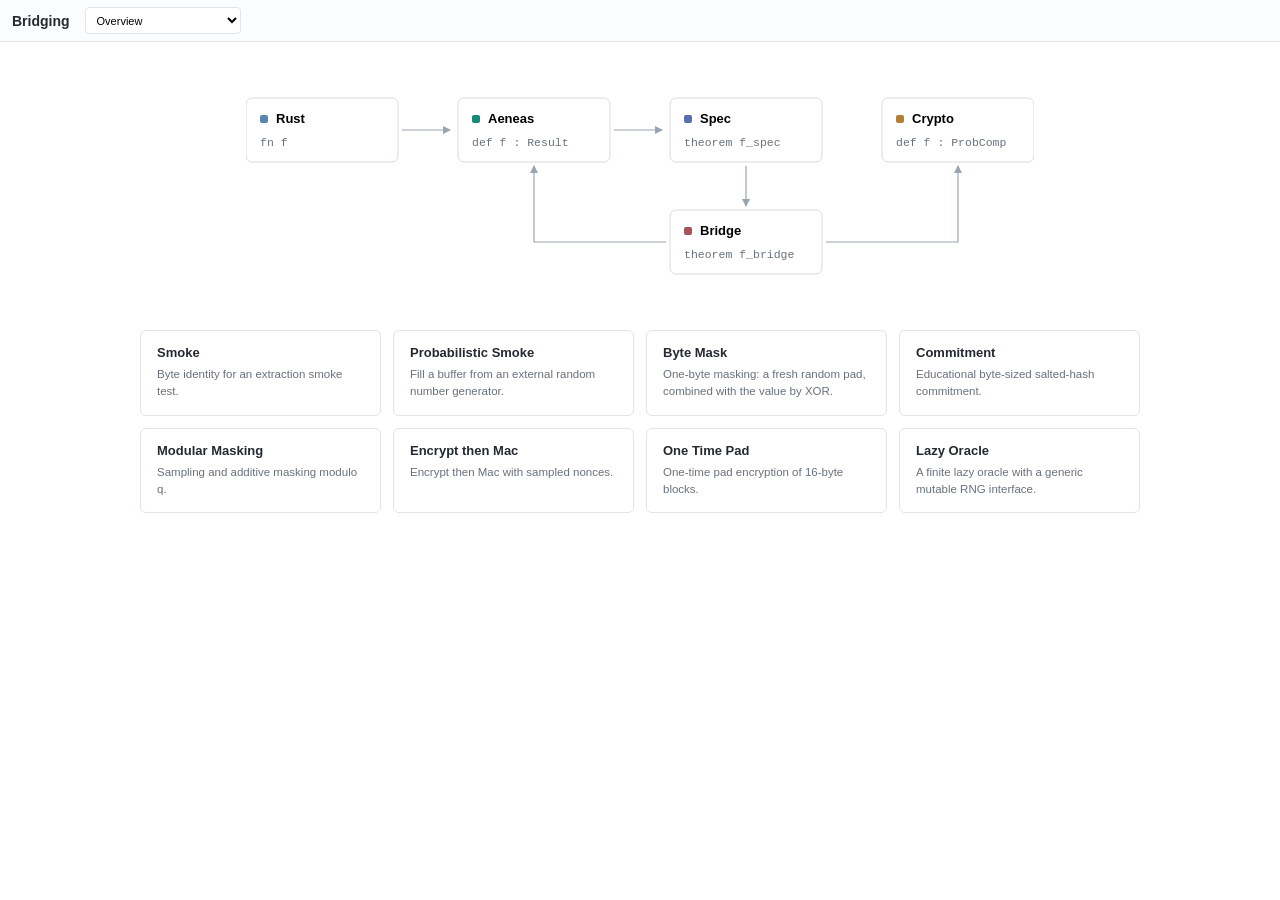
==== explorer/site/index.html @ 5615cdd6 "Give each example one folder Each example now lives in BridgingExamples/<Example>/ with its Rust cra" ====
<!doctype html>
<html lang="en">
<head>
  <meta charset="utf-8">
  <meta name="viewport" content="width=device-width, initial-scale=1">
  <meta name="color-scheme" content="light">
  <meta name="referrer" content="no-referrer">
  <meta http-equiv="Content-Security-Policy" content="default-src 'none'; script-src 'unsafe-inline'; style-src 'unsafe-inline'; img-src data:; connect-src 'none'">
  <title>Bridging Examples Explorer</title>
  <style>:root {
  font-family: -apple-system, BlinkMacSystemFont, "Segoe UI", sans-serif;
  color: #252a31;
  background: #fff;
  font-size: 13px;
  --line: #e0e4e8;
  --muted: #69717e;
  --code-size: 12px;
  --bar-height: 42px;
  --mono: "SFMono-Regular", Consolas, "Liberation Mono", monospace;
  letter-spacing: 0;
}
* { box-sizing: border-box; }
body { margin: 0; }
button, input, select { font: inherit; }
button, select { cursor: pointer; }
button { color: inherit; border: 1px solid var(--line); border-radius: 4px; background: #fff; padding: 5px 9px; }
button:hover { background: #f0f3f6; }
button:disabled { cursor: default; opacity: .45; }
button:focus-visible, input:focus-visible, select:focus-visible, a:focus-visible, summary:focus-visible { outline: 2px solid #16786c; outline-offset: 2px; }
[hidden] { display: none !important; }
.sr-only { position: absolute; width: 1px; height: 1px; padding: 0; margin: -1px; overflow: hidden; clip: rect(0, 0, 0, 0); white-space: nowrap; border: 0; }
.topbar { height: var(--bar-height); display: flex; align-items: center; gap: 12px; padding: 0 12px; border-bottom: 1px solid var(--line); background: #fbfcfd; }
h1 { font-size: 14px; font-weight: 650; line-height: 1; margin: 0 3px 0 0; }
h1 a { color: inherit; text-decoration: none; }
.at-home .item-picker, .at-home #focus-declaration, .at-home .view-menu, .at-home .coverage, .at-home #provenance { display: none; }
.home { flex: 1; min-height: 0; overflow: auto; }
.home-inner { max-width: 1040px; margin: 0 auto; padding: 44px 20px 60px; }
.overview { display: block; width: 100%; max-width: 788px; min-width: 560px; height: auto; margin: 0 auto 44px; }
.overview .stage rect { fill: #fff; stroke: #d5dce3; }
.overview .stage .dot { stroke: none; fill: #5886b2; }
.overview .stage.aeneas .dot { fill: #188a79; }
.overview .stage.spec .dot { fill: #5a6fb0; }
.overview .stage.crypto .dot { fill: #b38035; }
.overview .stage.bridge .dot { fill: #a6535d; }
.overview .name { font-size: 13px; font-weight: 650; }
.overview .shape { font: 11.5px var(--mono); fill: var(--muted); }
.overview .link { fill: none; stroke: #9aa5b1; stroke-width: 1.2; }
.overview marker path { fill: #9aa5b1; }
.example-tiles { display: grid; grid-template-columns: repeat(auto-fill, minmax(220px, 1fr)); gap: 12px; }
.example-tile { display: flex; flex-direction: column; gap: 6px; padding: 14px 16px; border: 1px solid var(--line); border-radius: 6px; background: #fff; color: inherit; text-decoration: none; }
.example-tile:hover { border-color: #77ae9e; background: #f6fbf9; }
.example-tile strong { font-size: 13px; font-weight: 650; }
.example-tile span { font-size: 11.5px; line-height: 1.5; color: var(--muted); display: -webkit-box; -webkit-box-orient: vertical; -webkit-line-clamp: 2; line-clamp: 2; overflow: hidden; }
.bar-spacer { flex: 1; }
.icon-button { width: 27px; height: 27px; flex-shrink: 0; padding: 0; font-size: 18px; line-height: 1; }
.icon-button svg { width: 16px; height: 16px; vertical-align: middle; fill: none; stroke: currentColor; stroke-width: 2; stroke-linecap: round; stroke-linejoin: round; }
.icon-button[aria-pressed="true"] { background: #e9f4f1; border-color: #77ae9e; color: #12685e; }
.item-picker { min-width: 0; flex-shrink: 0; }
.example-picker { min-width: 0; flex-shrink: 0; }
.example-picker select { width: 156px; min-height: 27px; padding: 5px 7px; border: 1px solid var(--line); border-radius: 4px; background: #fff; font-size: 11px; }
.item-picker select { width: 180px; padding: 5px 7px; border: 1px solid var(--line); border-radius: 4px; background: #fff; font: 11px var(--mono); min-height: 27px; }
.view-menu { position: relative; flex-shrink: 0; font-size: 11px; }
.view-menu summary { padding: 5px 7px; list-style: none; cursor: pointer; border-radius: 4px; }
.view-menu summary::-webkit-details-marker { display: none; }
.view-menu summary::after { content: "\25BE"; margin-left: 5px; color: var(--muted); }
.view-menu[open] summary, .view-menu summary:hover { background: #e9eef2; }
.view-options { position: absolute; z-index: 20; right: 0; top: calc(100% + 7px); width: 220px; padding: 8px 12px; border: 1px solid #d5dce3; border-radius: 4px; background: #fff; box-shadow: 0 5px 16px #233b4b1a; }
.view-options > label { display: flex; align-items: center; gap: 7px; padding: 9px 0; color: #586574; cursor: pointer; }
.font-size { justify-content: space-between; }
.font-size input { width: 48px; padding: 4px 2px 4px 5px; border: 1px solid var(--line); border-radius: 3px; }
#provenance { font-size: 11px; min-height: 27px; padding: 4px 8px; flex-shrink: 0; }
.coverage { display: inline-flex; align-items: center; gap: 6px; flex-shrink: 0; font-size: 10px; color: var(--muted); white-space: nowrap; }
input[type="checkbox"] { accent-color: #16796f; margin: 0; }
.workspace { display: grid; grid-template-columns: minmax(0, 1fr); height: calc(100dvh - var(--bar-height)); }
.status-dot { width: 6px; height: 6px; border-radius: 50%; background: #128274; }
main { display: flex; flex-direction: column; min-width: 0; min-height: 0; }
.panes { flex: 1; display: grid; grid-template-columns: var(--pane-columns); min-width: 0; min-height: 0; }
.pane { position: relative; display: flex; flex-direction: column; min-width: 0; min-height: 0; border-right: 1px solid var(--line); }
.pane:last-child { border-right: 0; }
.pane-resizer { position: absolute; z-index: 3; top: 0; bottom: 0; right: -6px; width: 11px; cursor: col-resize; touch-action: none; outline: none; }
.pane-resizer.leading { right: auto; left: -6px; }
.pane-resizer::after { content: ""; position: absolute; top: 0; bottom: 0; left: 5px; width: 2px; background: transparent; }
.pane-resizer:hover, .pane-resizer:focus-visible, .pane-resizer.dragging { background: #16786c18; }
.pane-resizer:hover::after, .pane-resizer:focus-visible::after, .pane-resizer.dragging::after { background: #16786c; }
.resizing-panes, .resizing-panes * { cursor: col-resize !important; user-select: none !important; -webkit-user-select: none !important; }
.pane-header { min-height: 54px; flex-shrink: 0; padding: 7px 12px 6px; border-bottom: 1px solid var(--line); }
.pane-title { display: flex; flex-wrap: wrap; align-items: center; justify-content: space-between; gap: 8px; margin-bottom: 5px; }
.pane-header h3 { display: flex; gap: 7px; align-items: center; font-size: 12px; margin: 0; font-weight: 650; }
.pane-header h3::before { content: ""; display: block; width: 7px; height: 7px; flex-shrink: 0; border-radius: 2px; background: #5886b2; }
.pane.aeneas .pane-header h3::before { background: #188a79; }
.pane.spec .pane-header h3::before { background: #5a6fb0; }
.pane.crypto .pane-header h3::before { background: #b38035; }
.pane.bridge .pane-header h3::before { background: #a6535d; }
.stage-status { padding: 8px 12px; font-size: 11px; color: #8b5c1c; border-bottom: 1px solid var(--line); }
.source-picker { width: 100%; min-width: 0; border: 0; background: transparent; font: 10px/1.5 var(--mono); color: var(--muted); }
.pane-actions { display: flex; flex-wrap: wrap; max-width: 100%; align-items: center; gap: 5px; }
.pane-actions button { font-size: 10px; padding: 3px 6px; }
.pane-toggle, .pane-actions .pane-toggle { width: 24px; height: 24px; flex-shrink: 0; padding: 3px; display: inline-flex; align-items: center; justify-content: center; }
.pane-toggle svg { width: 16px; height: 16px; fill: none; stroke: currentColor; stroke-width: 2; stroke-linecap: round; stroke-linejoin: round; }
.pane.minimized { background: #f7f9fa; }
.pane.minimized .pane-header { display: flex; flex-direction: column; align-items: center; gap: 12px; padding: 7px 0; border-bottom: 0; }
.pane.minimized h3 { writing-mode: vertical-rl; font-size: 11px; }
.file-path { display: block; font: 10px/1.5 var(--mono); color: var(--muted); overflow-wrap: anywhere; }
.file-picker { display: block; min-width: 0; }
.file-picker select { width: 100%; min-width: 0; font: 10px/1.5 var(--mono); color: var(--muted); border: 0; background: transparent; }
.section-file { padding: 0 14px 8px; }
.pane-body { overflow: auto; min-height: 0; flex: 1; padding: 10px 0 35px; overscroll-behavior: contain; background: #fff; }
.related-context { position: sticky; top: -10px; z-index: 1; padding: 6px 12px; margin-top: -10px; margin-bottom: 10px; border-bottom: 1px solid var(--line); background: #fbfcfd; display: flex; align-items: center; gap: 8px; font-size: 10px; color: var(--muted); }
.related-context label { min-width: 0; flex: 1; }
.related-context select { width: 100%; min-width: 0; border: 1px solid #d9dee5; border-radius: 3px; background: #fff; padding: 4px 6px; font: 10px var(--mono); color: #596574; }
.related-context button { margin-left: auto; padding: 3px 5px; font-size: 10px; flex-shrink: 0; }
.security-context { flex-wrap: wrap; }
.security-context label { flex: 1 1 145px; }
.pane.rust .pane-body { background: #fcfdff; }
.pane.aeneas .pane-body { background: #fcfefd; }
.code { font: var(--code-size)/1.8 var(--mono); margin: 0; tab-size: 2; }
.evidence-label { display: block; margin: 8px 14px 2px 42px; font: 600 10px/1.5 var(--sans, sans-serif); white-space: normal; }
.evidence-label.assumption { color: #895a18; }
.proof-body { margin: 2px 0 6px; }
.proof-body > summary { padding: 3px 14px 3px 42px; color: #5d6974; cursor: pointer; font: 500 11px/1.5 var(--sans, sans-serif); }
.proof-body > summary:hover { background: #f4f6f8; }
.proof-body[open] > summary { border-bottom: 1px solid var(--line); margin-bottom: 3px; }
.line { display: flex; min-height: calc(var(--code-size) * 1.8); padding-right: 14px; border-left: 2px solid transparent; }
.line .ln { flex: 0 0 40px; text-align: right; padding-right: 10px; color: #9aa2ad; user-select: none; font-size: 10px; padding-top: 1px; text-decoration: none; }
.line button.ln { border: 0; border-radius: 0; background: transparent; align-self: flex-start; line-height: inherit; }
.line button.ln:hover { color: #252a31; text-decoration: underline; }
.line code { font: inherit; white-space: pre-wrap; overflow-wrap: anywhere; min-width: 0; flex: 1; }
.line[data-atom] { cursor: pointer; }
.line[data-atom]:hover { background: #f0f4f7; }
.line.focused { background: #eaf4f1; border-left-color: #77ae9e; }
.line.active-addition:not(.hypothesis) { background: #deeee8; border-left-color: #368d74; }
.line.hypothesis { background: #fff3d9; border-left-color: #bc8b37; }
.token-keyword { color: #77519c; }
.token-comment { color: #72847e; }
.token-string { color: #377947; }
.token-number { color: #9a5a2b; }
.token-type { color: #256e93; }
.addition-section { padding-top: 8px; padding-bottom: 15px; border-bottom: 1px solid #e9ecef; margin-bottom: 13px; }
.addition-section:last-child { border-bottom: 0; }
.addition-title { display: flex; gap: 8px; align-items: center; justify-content: space-between; padding: 0 14px 9px; }
.addition-title a { font: 10px/1.5 var(--mono); color: #596574; text-decoration: none; overflow-wrap: anywhere; }
.addition-title a:hover { text-decoration: underline; }
.addition-kind { flex: 0 1 auto; max-width: 45%; overflow-wrap: anywhere; font-size: 9px; color: #6f7e88; text-align: right; }
.addition-kind.assumption { color: #91611c; }
.empty-additions { padding: 22px 20px; color: #69717e; line-height: 1.7; font-size: 12px; }
.empty-additions strong { color: #404d5a; display: block; font-size: 12px; font-weight: 550; margin-bottom: 7px; }
.empty-additions button { display: block; margin-top: 16px; font-size: 11px; }
.support-label { margin: 25px 14px 17px; border-top: 1px solid var(--line); padding-top: 15px; color: #657482; font-weight: 600; font-size: 11px; }
dialog { border: 1px solid #d5dce3; border-radius: 6px; padding: 24px; max-width: 780px; width: calc(100% - 36px); max-height: calc(100dvh - 50px); }
dialog::backdrop { background: #172d3e55; }
.dialog-head { display: flex; justify-content: space-between; align-items: center; gap: 20px; margin-bottom: 22px; }
.dialog-head h2 { font: 600 18px/1.4 -apple-system, BlinkMacSystemFont, "Segoe UI", sans-serif; }
.provenance-note { line-height: 1.7; color: var(--muted); font-size: 12px; }
.provenance-table { border-collapse: collapse; width: 100%; font-size: 11px; }
.provenance-table th, .provenance-table td { text-align: left; border-top: 1px solid var(--line); padding: 12px 0; vertical-align: top; }
.provenance-table th { font-weight: 500; padding-right: 20px; }
.hash { display: block; font: 10px/1.8 var(--mono); color: var(--muted); overflow-wrap: anywhere; margin-top: 6px; }
#toast { position: fixed; bottom: 20px; left: 50%; transform: translateX(-50%); border-radius: 4px; padding: 9px 16px; background: #263d39; color: #fff; box-shadow: 0 3px 12px #0002; font-size: 12px; z-index: 10; }
@media (max-width: 1050px) {
  .topbar h1 { display: none; }
  .topbar { gap: 8px; }
  .coverage { display: none; }
  .pane-header { padding-left: 10px; padding-right: 10px; }
  .pane-title { flex-wrap: wrap; }
}
@media (max-width: 760px) {
  :root { --bar-height: 76px; }
  .topbar { padding: 5px 8px; gap: 4px 7px; display: grid; grid-template-columns: minmax(0, 1fr) minmax(0, 1fr) auto; }
  .topbar h1 { display: none; }
  .example-picker { grid-column: 1; }
  .item-picker { grid-column: 2 / 4; }
  .example-picker select, .item-picker select { width: 100%; min-width: 0; }
  #focus-declaration { grid-column: 1; }
  .view-menu { grid-column: 2; justify-self: end; }
  #provenance { grid-column: 3; }
  .bar-spacer { display: none; }
  .workspace { display: block; height: auto; }
  main { min-height: calc(100dvh - var(--bar-height)); }
  .panes { display: block; overflow: visible; }
  .pane-resizer { display: none; }
  .panes .pane { min-height: 150px; max-height: 70dvh; border-right: 0; border-bottom: 1px solid var(--line); }
  .panes .pane.minimized { min-height: 0; max-height: none; }
  .pane.minimized .pane-header { flex-direction: row; min-height: 38px; padding: 7px 12px; gap: 9px; }
  .pane.minimized h3 { writing-mode: horizontal-tb; }
  .pane-header { padding: 7px 12px 6px; min-height: 54px; }
  .pane-title { flex-wrap: nowrap; }
  .pane-body { max-height: 58dvh; min-height: 60px; }
}
@media print {
  .topbar, .home, .pane-actions, .related-context, .pane.minimized, .pane-resizer { display: none; }
  .workspace { display: block; height: auto; }
  .panes { display: block; }
  .pane, .panes .pane { max-height: none; break-inside: avoid; }
  .pane-body { overflow: visible; max-height: none; }
}


.hl.lean {
  white-space: pre;
  font-weight: normal;
  font-style: normal;
  font-size: inherit;
}

.hl.lean .keyword {
  color: var(--verso-code-keyword-color,);
  font-weight: var(--verso-code-keyword-weight, bold);
  font-style: var(--verso-code-keyword-style, normal);
  font-family: var(--verso-code-keyword-font-family,);
}

.hl.lean .const {
  color: var(--verso-code-const-color,);
  font-weight: var(--verso-code-const-weight, normal);
  font-style: var(--verso-code-const-style, normal);
  font-family: var(--verso-code-const-font-family,);
}

.hl.lean .var {
  color: var(--verso-code-var-color,);
  font-weight: var(--verso-code-var-weight, normal);
  font-style: var(--verso-code-var-style, italic);
  font-family: var(--verso-code-var-font-family,);

  position: relative;
}

.hl.lean .literal, .hl.lean .unknown {
  color: var(--verso-code-color,);
  font-weight: normal;
  font-style: normal;
  font-family: var(--verso-code-font-family,);
}

/* These lexically-classified token kinds default to the `.unknown` appearance. The rule follows
   `.const` so it wins for the `anon-ctor` tokens, which also carry the `const` class. */
.hl.lean .anon-ctor,
.hl.lean .number,
.hl.lean .char,
.hl.lean .comment,
.hl.lean .punctuation,
.hl.lean .delim,
.hl.lean .wildcard {
  color: var(--verso-code-color,);
  font-weight: normal;
  font-style: normal;
  font-family: var(--verso-code-font-family,);
}

.hover-container {
  width: 0;
  height: 0;
  position: relative;
  display: inline;
}

.hl.lean a {
  color: inherit;
  text-decoration: currentcolor underline dotted;
}

.hl.lean a:hover {
  text-decoration: currentcolor underline solid;
}

/* Links inside tooltips show their underline only when hovered. */
.tippy-box .hl.lean a {
  text-decoration: none;
}

.hl.lean .hover-info {
  white-space: normal;
}

.hl.lean .token .hover-info {
  display: none;
  position: absolute;
  color: var(--verso-tooltip-color, black);
  background-color: var(--verso-tooltip-bg-color, #e5e5e5);
  border: 1px solid var(--verso-tooltip-border-color, black);
  padding: 0.5rem;
  z-index: 300;
}

.hl.lean .hover-info.messages {
  max-height: 10rem;
  overflow-y: auto;
  overflow-x: hidden;
  scrollbar-gutter: stable;
  padding: 0 0.5rem 0 0;
  display: block;
}

.hl.lean .hover-info code {
  white-space: pre-wrap;
  background: none;
}

.hl.lean .hover-info code:not(.verso-message) {
  color: var(--verso-tooltip-color, black);
}

.hl.lean .hover-info.messages > code {
  padding: 0.5rem;
  display: block;
  width: fit-content;
}

.hl.lean .hover-info.messages > code:only-child {
  margin: 0;
}

.hl.lean .hover-info.messages > code {
  margin: 0.1rem;
}

.hl.lean .hover-info.messages > code:not(:first-child) {
  margin-top: 0rem;
}

.hl.lean {
}

.hl.lean.block {
  display: block;
}

.hl.lean.inline {
  display: inline;
  white-space: pre-wrap;
}

.hl.lean * {
}

.hl.lean .token {
  transition: all 0.25s; /* Slight fade for highlights */
}

@media (hover: hover) {
  /* Hovered content nested in a collapsed tactic region keeps its plain background: the
     region's proof state is the tooltip that appears there, and its label is what
     highlights. `:where` keeps the exclusion out of the specificity computation. */
  .hl.lean .token.binding-hl,
  .hl.lean :is(.literal, .token.typed, .token[data-verso-hover]):hover:not(:where(.tactic:has(> .tactic-toggle:not(:checked)) > label *)) {
    background-color: var(--verso-code-hover-bg-color, #eeeeee);
    border-radius: 2px;
    transition: none;
  }

  /* Within a hovered message span, token hover backgrounds are removed so the span's own
     hover background shows across the whole span. The exception is a hovered documented
     token, which keeps its background because its tooltip is the one shown. */
  .hl.lean .has-info:hover .token.binding-hl:not(:hover),
  .hl.lean .has-info:hover .token.binding-hl:not([data-verso-hover]),
  .hl.lean .has-info:hover .literal:hover:not([data-verso-hover]),
  .hl.lean .has-info:hover .token.typed:hover:not([data-verso-hover]) {
    background-color: transparent;
  }
}


.hl.lean .has-info .token:not(.tactic-state):not(.tactic-state *), .hl.lean .has-info .inter-text:not(.tactic-state):not(.tactic-state *) {
  text-decoration-style: wavy;
  text-decoration-line: underline;
  text-decoration-thickness: from-font;
  text-decoration-skip-ink: none;
}

/*
The underline color comes from the nearest enclosing message span: each severity's span rule
sets `--verso--region-indicator-color`, which inherits, so a region nested inside one of
another severity keeps its own indicator color.
*/
.hl.lean .has-info :not(.tactic-state):not(.tactic-state *) {
  text-decoration-color: var(--verso--region-indicator-color);
}

.hl.lean .has-info .hover-info {
  display: none;
  position: absolute;
  transform: translate(0.25rem, 0.3rem);
  color: var(--verso-tooltip-color, black);
  border: 1px solid var(--verso-tooltip-border-color, black);
  padding: 0.5rem;
  z-index: 400;
  text-align: left;
}

.hl.lean .has-info.error {
  --verso--region-indicator-color: var(--verso-error-indicator-color, #ff0000);
  --verso--region-hover-color: var(--verso-code-error-hover-color, currentcolor);
  --verso--region-hover-bg-color: var(--verso-code-error-hover-bg-color, #ffb3b3);
  color: var(--verso-code-error-color, currentcolor);
  background-color: var(--verso-code-error-bg-color, transparent);
}

/*
The hover highlight follows the tooltip: a message span highlights only when its own tooltip
is the one that appears. When a hovered nested message span, a hovered documented token, or
a hovered collapsed tactic label shows its own tooltip instead, the message span does not
highlight. A span nested in a collapsed tactic region likewise stays plain, because hovering
it shows the region's proof state; `:where` keeps that exclusion out of the specificity
computation.

The hover colors come from `--verso--region-hover-color` and `--verso--region-hover-bg-color`,
which each severity's span rule sets. This keeps the hover conditions in this one rule, and
because the properties inherit, a region nested inside one of another severity keeps its own
hover colors.
*/
@media (hover: hover) {
  .hl.lean .has-info:hover:not(:has(.has-info:hover)):not(:has([data-verso-hover]:hover)):not(:has(.tactic > label:hover + .tactic-toggle:not(:checked))):not(:where(.tactic:has(> .tactic-toggle:not(:checked)) > label *)) {
    color: var(--verso--region-hover-color, currentcolor);
    background-color: var(--verso--region-hover-bg-color, transparent);
  }
}

.hl.lean .hover-info.messages > code.error {
  background-color: var(--verso-tooltip-error-bg-color, #e5e5e5);
  border-left: 0.2rem solid var(--verso-tooltip-error-border-color, #ffb3b3);
}

/*
A tooltip that shows only messages of the box's own severity leaves severity styling to the
box itself. When messages of several severities share the tooltip, or a `mixed` tooltip
combines messages with other content (such as documentation), each message keeps its
severity accent to distinguish them.
*/
.tippy-box .hl.lean.mixed > .hover-info.messages {
  margin-bottom: 0.5rem;
}

.tippy-box[data-theme~='error'] .hl.lean:not(.mixed) .hover-info.messages:not(:has(> code.warning)):not(:has(> code.information)) > code.error {
  background: none;
  border: none;
}

.error .verso-message, .error .verso-message .token, .error .verso-message label {
  color: var(--verso-message-error-color, #cc0000);
}

.error .verso-message .case-label:has(input[type="checkbox"])::before {
  background-color: var(--verso-message-error-color, #cc0000) !important;
}

.hl.lean .has-info.warning {
  --verso--region-indicator-color: var(--verso-warning-indicator-color, #e7a71d);
  --verso--region-hover-color: var(--verso-code-warning-hover-color, currentcolor);
  --verso--region-hover-bg-color: var(--verso-code-warning-hover-bg-color, #ffd580);
  color: var(--verso-code-warning-color, currentcolor);
  background-color: var(--verso-code-warning-bg-color, transparent);
}

.hl.lean .hover-info.messages > code.warning {
  background-color: var(--verso-tooltip-warning-bg-color, #e5e5e5);
  border-left: 0.2rem solid var(--verso-tooltip-warning-border-color, #ffd580);
}

.lean-output {
  border-left: 0.2em solid transparent;
  padding: 0 0 0 0.5em;
  border-top-left-radius: 0;
  border-bottom-left-radius: 0;
}

.lean-output.error {
  border-color: var(--verso-output-error-color, var(--verso-error-indicator-color, #ff0000));
}

.lean-output.information {
  border-color: var(--verso-output-info-color, var(--verso-info-indicator-color, #4777ff));
}

.lean-output.warning {
  border-color: var(--verso-output-warning-color, var(--verso-warning-indicator-color, #e7a71d));
}

.tippy-box[data-theme~='warning'] .hl.lean:not(.mixed) .hover-info.messages:not(:has(> code.error)):not(:has(> code.information)) > code.warning {
  background: none;
  border: none;
}

.warning .verso-message, .warning .verso-message .token, .warning .verso-message label {
  color: var(--verso-message-warning-color, currentcolor);
}

.warning .verso-message .case-label:has(input[type="checkbox"])::before {
  background-color: var(--verso-message-warning-color, currentcolor) !important;
}


.hl.lean .has-info.information {
  --verso--region-indicator-color: var(--verso-info-indicator-color, #4777ff);
  --verso--region-hover-color: var(--verso-code-info-hover-color, currentcolor);
  --verso--region-hover-bg-color: var(--verso-code-info-hover-bg-color, #4777ff);
  color: var(--verso-code-info-color, currentcolor);
  background-color: var(--verso-code-info-bg-color, transparent);
}


.hl.lean .hover-info.messages > code.information {
  background-color: var(--verso-tooltip-info-bg-color, #e5e5e5);
  border-left: 0.2rem solid var(--verso-tooltip-info-border-color, #4777ff);
}

.tippy-box[data-theme~='info'] .hl.lean:not(.mixed) .hover-info.messages:not(:has(> code.error)):not(:has(> code.warning)) > code.information {
  background: none;
  border: none;
}

.information .verso-message, .information .verso-message .token, .information .verso-message label {
  color: var(--verso-message-info-color, currentcolor);
}

.information .verso-message .case-label:has(input[type="checkbox"])::before {
  background-color: var(--verso-message-info-color, currentcolor) !important;
}

.hl.lean div.docstring {
  font-family: var(--verso-text-font-family, sans-serif);
  white-space: normal;
  max-width: calc(min(40rem, 90vw));
  width: max-content;
}

.hl.lean div.docstring > :last-child {
  margin-bottom: 0;
}

.hl.lean div.docstring > :first-child {
  margin-top: 0;
}

.hl.lean .hover-info .sep {
  display: block;
  width: auto;
  margin-left: 1rem;
  margin-right: 1rem;
  margin-top: 0.5rem;
  margin-bottom: 0.5rem;
  padding: 0;
  height: 1px;
  border-top: 1px solid var(--verso-tooltip-separator-color, #ccc);
}

.hl.lean code {
  font-family: var(--verso-code-font-family);
}

.hl.lean .tactic-state {
  display: none;
  position: relative;
  width: fit-content;
  border: 1px solid var(--verso-tactic-state-border-color, #888888);
  border-radius: 0.1rem;
  padding: 0.5rem;
  font-family: sans-serif;
  color: var(--verso-tactic-state-color, black);
  background-color: var(--verso-tactic-state-bg-color, white);
}

.hl.lean.popup .tactic-state {
  position: static;
  display: block;
  width: auto;
  border: none;
  padding: 0.5rem;
  font-family: sans-serif;
  background-color: var(--verso-tactic-state-bg-color, white);
}


.hl.lean .tactic {
  position: relative;
  display: inline;
  vertical-align: top;
  /* Without these, mobile Safari will start making font sizes inconsistent when its text size adjustment feature is triggered.*/
  -webkit-text-size-adjust: 100%;
  text-size-adjust: 100%;
}

.hl.lean .tactic:has(> .tactic-toggle:checked) {
  display: inline-grid;
  grid-template-columns: 1fr;
}

.hl.lean .tactic-toggle:checked ~ .tactic-state {
  display: inline-block;
  vertical-align: top;
  grid-row: 2;
  justify-self: start;
}

.hl.lean .tactic > label {
  position: relative;
  grid-row: 1;
  display: inline;
}

@media (hover: hover) {
  /* Highlight a region on hover only when its own toggle is unchecked, and only the innermost
     hovered region: `label:hover` bubbles to ancestor labels, so suppress the highlight on a region
     whose label contains a more deeply nested hovered tactic label. The region's proof state is the
     tooltip for everything else in its label, so the label keeps its highlight while any of that
     content is hovered. */
  .hl.lean .tactic:has(> .tactic-toggle:not(:checked)) > label:hover:not(:has(.tactic > label:hover)) {
    background-color: var(--verso-code-hover-bg-color, #eeeeee);
  }
}

.hl.lean .tactic-toggle {
  position: absolute;
  top: 0;
  left: 0;
  opacity: 0;
  height: 0;
  width: 0;
  z-index: -10;
}

.hl.lean .tactic > label::after {
  content: "";
  border: 1px solid var(--verso-tactic-toggle-color, #bbbbbb);
  /* These need to be em, not rem, to scale with the font */
  border-radius: 1em;
  height: 0.25em;
  vertical-align: middle;
  width: 0.6em;
  margin-left: 0.1em;
  margin-right: 0.1em;
  display: inline-block;
  transition: all 0.5s;
}

/*
@media (hover: hover) {
  .hl.lean .tactic > label:hover::after {
    border: 1px solid #aaaaaa;
    background-color: #aaaaaa;
    transition: all 0.5s;
  }
}
*/

.hl.lean .tactic > label:has(+ .tactic-toggle:checked)::after {
  border: 1px solid var(--verso-tactic-toggle-checked-color, #999999);
  background-color: var(--verso-tactic-toggle-checked-color, #999999);
  transition: all 0.5s;
}

.hl.lean .tactic-state .goal + .goal {
  margin-top: 1.5em;
}

/*
Some CSS frameworks customize details/summary in ways not compatible with Verso's output.
*/

.hl.lean details {
  display: block !important;
  margin: 0;
}

.hl.lean details summary {
  display: list-item !important;
  margin: 0;
}

.hl.lean details summary:focus {
  outline: none;
  outline-offset: none;
  color: inherit;
}

.hl.lean ul > li {
  margin-bottom: 0;
}

.hl.lean details summary::marker {
  display: inline !important;
}

.hl.lean details > summary:first-of-type {
  list-style-type: disclosure-closed;
  list-style-position: inside;
}

.hl.lean details[open] > summary:first-of-type {
  list-style-type: disclosure-open;
}

.hl.lean details summary::before, .hl.lean details summary::after {
  content: "" !important;
  background: none;
  display: none;
}

.hl.lean .tactic-state summary {
  /* These need to be em, not rem, to scale with the font */
  margin-left: -0.5em;
}

.hl.lean .tactic-state details {
  /* These need to be em, not rem, to scale with the font */
  padding-left: 0.5em;
}

.hl.lean .case-label {
  display: block;
  position: relative;
}

.hl.lean .case-label input[type="checkbox"] {
  position: absolute;
  top: 0;
  left: 0;
  opacity: 0;
  height: 0;
  width: 0;
  z-index: -10;
}

.hl.lean .case-label:has(input[type="checkbox"])::before {
  display: inline-block;
  background-color: currentcolor;
  content: ' ';
  transition: ease 0.2s;
  margin-right: 0.7em;
  clip-path: polygon(100% 0, 0 0, 50% 100%);
  width: 0.6em;
  height: 0.6em;
  vertical-align: middle;
}

.hl.lean .case-label:has(input[type="checkbox"]:not(:checked))::before {
  transform: rotate(-90deg);
}

.hl.lean .case-label:has(input[type="checkbox"]) {

}

.hl.lean .case-label:has(input[type="checkbox"]:checked) {

}


.hl.lean .labeled-case > :not(:first-child) {
  max-height: 0px;
  display: block;
  overflow: hidden;
  transition: max-height 0.1s ease-in;
  /* These need to be em, not rem, to scale with the font */
  margin-left: 0.5em;
  margin-top: 0.1em;
}

.hl.lean .labeled-case:has(.case-label input[type="checkbox"]:checked) > :not(:first-child) {
  max-height: 100%;
}


.hl.lean .goal-name::before {
  font-style: normal;
  content: "case ";
}

.hl.lean .goal-name {
  font-style: italic;
  font-family: var(--verso-code-font-family);
  color: inherit;
}

.hl.lean .hypotheses {
  display: table;
}

.hl.lean .hypothesis {
  display: table-row;
}

.hl.lean .hypothesis > * {
  display: table-cell;
}


.hl.lean .hypotheses .colon {
  text-align: center;
  /* This needs to be em, not rem, to scale with the font */
  min-width: 1em;
}

.hl.lean .hypotheses .name {
  text-align: right;
}

.hl.lean .hypotheses .name,
.hl.lean .hypotheses .type,
.hl.lean .conclusion .type {
  font-family: var(--verso-code-font-family);
}

.tippy-box {
  /* Without these, mobile Safari will start making font sizes inconsistent when its text size adjustment feature is triggered.*/
  -webkit-text-size-adjust: 100%;
  text-size-adjust: 100%;
}

/*
Tippy's stylesheet paints each arrow's fill triangle with the arrow element's `color` (its
placement-specific `::before` rules use `border-color: initial`, which is `currentcolor`),
and its border extension paints the outline triangle with the box's border color. Setting
`color` on the arrow therefore matches it to the tooltip background for every placement.
*/
.tippy-box[data-theme~='lean'] {
  background-color: var(--verso-tooltip-bg-color, #e5e5e5);
  color: var(--verso-tooltip-color, black);
  border: 1px solid var(--verso-tooltip-border-color, black);
}
.tippy-box[data-theme~='lean'] > .tippy-arrow {
  color: var(--verso-tooltip-bg-color, #e5e5e5);
}

.tippy-box[data-theme~='message'][data-placement^='top'] > .tippy-arrow::before {
  border-width: 11px 11px 0;
}
.tippy-box[data-theme~='message'][data-placement^='top'] > .tippy-arrow::after {
  bottom: -11px;
  border-width: 11px 11px 0;
}
.tippy-box[data-theme~='message'][data-placement^='bottom'] > .tippy-arrow::before {
  border-width: 0 11px 11px;
}
.tippy-box[data-theme~='message'][data-placement^='bottom'] > .tippy-arrow::after {
  top: -11px;
  border-width: 0 11px 11px;
}
.tippy-box[data-theme~='message'][data-placement^='left'] > .tippy-arrow::before {
  border-width: 11px 0 11px 11px;
}
.tippy-box[data-theme~='message'][data-placement^='left'] > .tippy-arrow::after {
  right: -11px;
  border-width: 11px 0 11px 11px;
}

.tippy-box[data-theme~='message'][data-placement^='right'] > .tippy-arrow::before {
  border-width: 11px 11px 11px 0;
}
.tippy-box[data-theme~='message'][data-placement^='right'] > .tippy-arrow::after {
  left: -11px;
  border-width: 11px 11px 11px 0;
}



.tippy-box[data-theme~='warning'] {
  background-color: var(--verso-tooltip-warning-bg-color, #e5e5e5);
  color: var(--verso-tooltip-warning-color, black);
  border: 3px solid var(--verso-tooltip-warning-border-color, #ffd580);
}
.tippy-box[data-theme~='warning'] > .tippy-arrow {
  color: var(--verso-tooltip-warning-bg-color, #e5e5e5);
}

.tippy-box[data-theme~='error'] {
  background-color: var(--verso-tooltip-error-bg-color, #e5e5e5);
  color: var(--verso-tooltip-error-color, black);
  border: 3px solid var(--verso-tooltip-error-border-color, #ffb3b3);
}
.tippy-box[data-theme~='error'] > .tippy-arrow {
  color: var(--verso-tooltip-error-bg-color, #e5e5e5);
}

.tippy-box[data-theme~='info'] {
  background-color: var(--verso-tooltip-info-bg-color, #e5e5e5);
  color: var(--verso-tooltip-info-color, black);
  border: 3px solid var(--verso-tooltip-info-border-color, #4777ff);
}
.tippy-box[data-theme~='info'] > .tippy-arrow {
  color: var(--verso-tooltip-info-bg-color, #e5e5e5);
}

.tippy-box[data-theme~='tactic'] {
  background-color: var(--verso-tactic-state-bg-color, white);
  color: var(--verso-tactic-state-color, black);
  border: 1px solid var(--verso-tactic-state-border-color, #888888);
}
.tippy-box[data-theme~='tactic'] > .tippy-arrow {
  color: var(--verso-tactic-state-bg-color, white);
}

.extra-doc-links {
  list-style-type: none;
  margin-left: 0;
  padding: 0;
}

.extra-doc-links > li {
  display: inline-block;
}

.extra-doc-links > li:not(:last-child)::after {
  content: '|';
  display: inline-block;
  margin: 0 0.25em;
}

.verso-message .trace {
  display: block;
}

.verso-message .trace > summary::marker {
  color: var(--verso-text-color, black);
}

.verso-message .trace-children {
  margin: 0;
  padding: 0;
}

.verso-message .trace-children > li {
  list-style-type: none;
  margin-left: 1.5em;
}

.verso-message .trace-children > li:not(:has(.trace)) {
  margin-left: 0;
}

.verso-message .trace-class {
  color: color-mix(in srgb, currentColor 70%, transparent);
  font-weight: bold;
  margin: 0;
  padding: 0;
}

.verso-message .text {
  white-space: pre-wrap;
}

.tippy-box{border:1px transparent}.tippy-box[data-placement^=top]>.tippy-arrow:after{border-top-color:inherit;border-width:8px 8px 0;bottom:-8px;left:0}.tippy-box[data-placement^=bottom]>.tippy-arrow:after{border-bottom-color:inherit;border-width:0 8px 8px;top:-8px;left:0}.tippy-box[data-placement^=left]>.tippy-arrow:after{border-left-color:inherit;border-width:8px 0 8px 8px;right:-8px;top:0}.tippy-box[data-placement^=right]>.tippy-arrow:after{border-width:8px 8px 8px 0;left:-8px;top:0;border-right-color:inherit}.tippy-box[data-placement^=top]>.tippy-svg-arrow>svg:first-child:not(:last-child){top:17px}.tippy-box[data-placement^=bottom]>.tippy-svg-arrow>svg:first-child:not(:last-child){bottom:17px}.tippy-box[data-placement^=left]>.tippy-svg-arrow>svg:first-child:not(:last-child){left:12px}.tippy-box[data-placement^=right]>.tippy-svg-arrow>svg:first-child:not(:last-child){right:12px}.tippy-arrow{border-color:inherit}.tippy-arrow:after{content:"";z-index:-1;position:absolute;border-color:transparent;border-style:solid}/* The explorer's colours for Lean rendered by Verso. Verso's own stylesheet comes first. */
.hl.lean { --verso-code-keyword-color: #77519c; --verso-code-keyword-weight: normal; --verso-code-const-color: #256e93; }
.line code .doc-comment, .line code .comment { color: #72847e; }
</style>
</head>
<body>
  <!-- Lucide minus, plus, and focus icons: https://github.com/lucide-icons/lucide
ISC License
Copyright (c) 2026 Lucide Icons and Contributors

Permission to use, copy, modify, and/or distribute this software for any
purpose with or without fee is hereby granted, provided that the above
copyright notice and this permission notice appear in all copies.
THE SOFTWARE IS PROVIDED "AS IS" AND THE AUTHOR DISCLAIMS ALL WARRANTIES
WITH REGARD TO THIS SOFTWARE INCLUDING ALL IMPLIED WARRANTIES OF
MERCHANTABILITY AND FITNESS. IN NO EVENT SHALL THE AUTHOR BE LIABLE FOR
ANY SPECIAL, DIRECT, INDIRECT, OR CONSEQUENTIAL DAMAGES OR ANY DAMAGES
WHATSOEVER RESULTING FROM LOSS OF USE, DATA OR PROFITS, WHETHER IN AN
ACTION OF CONTRACT, NEGLIGENCE OR OTHER TORTIOUS ACTION, ARISING OUT OF
OR IN CONNECTION WITH THE USE OR PERFORMANCE OF THIS SOFTWARE.

These icons are derived from Feather:
The MIT License (MIT)
Copyright (c) 2013-present Cole Bemis
Permission is hereby granted, free of charge, to any person obtaining a copy
of this software and associated documentation files (the "Software"), to deal
in the Software without restriction, including without limitation the rights
to use, copy, modify, merge, publish, distribute, sublicense, and/or sell
copies of the Software, and to permit persons to whom the Software is
furnished to do so, subject to the following conditions:
The above copyright notice and this permission notice shall be included in all
copies or substantial portions of the Software.
THE SOFTWARE IS PROVIDED "AS IS", WITHOUT WARRANTY OF ANY KIND, EXPRESS OR
IMPLIED, INCLUDING BUT NOT LIMITED TO THE WARRANTIES OF MERCHANTABILITY,
FITNESS FOR A PARTICULAR PURPOSE AND NONINFRINGEMENT. IN NO EVENT SHALL THE
AUTHORS OR COPYRIGHT HOLDERS BE LIABLE FOR ANY CLAIM, DAMAGES OR OTHER
LIABILITY, WHETHER IN AN ACTION OF CONTRACT, TORT OR OTHERWISE, ARISING FROM,
OUT OF OR IN CONNECTION WITH THE SOFTWARE OR THE USE OR OTHER DEALINGS IN THE
SOFTWARE.
-->
<svg xmlns="http://www.w3.org/2000/svg" width="0" height="0" style="position:absolute" aria-hidden="true">
  <defs>
    <symbol id="icon-minus" viewBox="0 0 24 24"><path d="M5 12h14" /></symbol>
    <symbol id="icon-plus" viewBox="0 0 24 24"><path d="M5 12h14" /><path d="M12 5v14" /></symbol>
    <symbol id="icon-copy" viewBox="0 0 24 24"><rect width="14" height="14" x="8" y="8" rx="2" /><path d="M4 16c-1.1 0-2-.9-2-2V4c0-1.1.9-2 2-2h10c1.1 0 2 .9 2 2" /></symbol>
    <symbol id="icon-download" viewBox="0 0 24 24"><path d="M21 15v4a2 2 0 0 1-2 2H5a2 2 0 0 1-2-2v-4M7 10l5 5 5-5M12 15V3" /></symbol>
    <symbol id="icon-focus" viewBox="0 0 24 24"><circle cx="12" cy="12" r="3" /><path d="M3 7V5a2 2 0 0 1 2-2h2" /><path d="M17 3h2a2 2 0 0 1 2 2v2" /><path d="M21 17v2a2 2 0 0 1-2 2h-2" /><path d="M7 21H5a2 2 0 0 1-2-2v-2" /></symbol>
  </defs>
</svg>

  <header class="topbar">
    <h1><a id="home-link" href="#view=home" title="Overview">Bridging</a></h1>
    <label class="example-picker"><span class="sr-only">Example</span><select id="example-picker" aria-label="Example"></select></label>
    <label class="item-picker"><span class="sr-only">Selected Rust declaration</span><select id="item-picker"></select></label>
    <button id="focus-declaration" class="icon-button" title="Focus selected declaration" aria-label="Focus selected declaration" aria-pressed="false" aria-controls="panes"><svg viewBox="0 0 24 24" aria-hidden="true"><use href="#icon-focus"></use></svg></button>
    <span class="bar-spacer"></span>
    <details id="view-menu" class="view-menu">
      <summary>View</summary>
      <div class="view-options">
        <label title="Show the Rust source alongside Aeneas and Crypto"><input id="show-rust" type="checkbox" checked> Rust column</label>
        <label title="Expand or minimize the Aeneas panel"><input id="show-aeneas" type="checkbox"> Aeneas column</label>
        <label title="Expand or minimize the functional specifications"><input id="show-spec" type="checkbox"> Spec column</label>
        <label title="Expand or minimize the Crypto panel"><input id="show-crypto" type="checkbox"> Crypto column</label>
        <label title="Expand or minimize correspondence proofs"><input id="show-bridge" type="checkbox"> Bridge column</label>
        <label title="Include helper files and regression checks"><input id="show-support" type="checkbox"> Supporting files</label>
        <label class="font-size">Font size<input id="font-size" type="number" min="10" max="18" value="12" aria-label="Code font size"></label>
      </div>
    </details>
    <span class="coverage" title="Atoms with a functional specification, a Crypto counterpart, and bridge evidence"><span class="status-dot"></span><span id="check-status"></span></span>
    <button id="provenance" title="Source files, toolchain versions, and model notes">Sources</button>
  </header>
  <div class="workspace">
    <main aria-labelledby="item-title" aria-describedby="item-summary">
      <h2 id="item-title" class="sr-only"></h2>
      <p id="item-summary" class="sr-only"></p>
      <div class="home" id="home" hidden></div>
      <div class="panes" id="panes"></div>
    </main>
  </div>
  <dialog id="provenance-dialog" aria-labelledby="provenance-title"><div class="dialog-head"><h2 id="provenance-title">Source provenance</h2><button id="close-dialog" title="Close provenance">Close</button></div><div id="provenance-body"></div></dialog>
  <div id="toast" role="status" hidden></div>
  <noscript>This source explorer requires JavaScript. The original Rust and Lean files remain available alongside this page.</noscript>
  <script type="application/json" id="source-data">{"defaultExample":null,"examples":[{"id":"Smoke","crate":"smoke","name":"Smoke","dir":"BridgingExamples/Smoke","rust":"BridgingExamples/Smoke/rust","aeneas":"BridgingExamples/Smoke/Aeneas.lean","module":"BridgingExamples.Smoke.Aeneas","translation":"BridgingExamples/Smoke/translation.json","provenance":"BridgingExamples/Smoke/provenance.json","targets":[{"kind":["lib"],"crate_types":["lib"],"name":"smoke","src_path":"/Users/sergiu.bursuc/baif/Protocol Verification/bridges/bridging-examples-a/BridgingExamples/Smoke/rust/src/lib.rs","edition":"2021","doc":true,"doctest":true,"test":true}],"files":{"BridgingExamples/Smoke/rust/src/lib.rs":{"path":"BridgingExamples/Smoke/rust/src/lib.rs","stage":"rust","support":false,"text":"//! Byte identity for an extraction smoke test.\n\n/// Return the input byte.\npub fn identity_byte(value: u8) -> u8 {\n    value\n}\n","sha256":"0147f6c687ff4be9a7c3bcec2f8eaf359f515d46a1906775e92ddf88fc2c54c4","language":"rust"},"BridgingExamples/Smoke/Aeneas.lean":{"path":"BridgingExamples/Smoke/Aeneas.lean","stage":"aeneas","support":false,"text":"-- THIS FILE WAS AUTOMATICALLY GENERATED BY AENEAS\n-- [smoke]\nmodule\npublic import Aeneas\n@[expose] public section\nopen Aeneas Aeneas.Std Result ControlFlow Error\nset_option linter.dupNamespace false\nset_option linter.hashCommand false\nset_option linter.unusedVariables false\nset_option linter.style.whitespace false\nset_option linter.style.setOption false\nset_option linter.style.longLine false\nset_option linter.internalConstructors false\n\n/- You can set the `maxHeartbeats` value with the `-max-heartbeats` CLI option -/\nset_option maxHeartbeats 1000000\n\n/- You can set the `maxRecDepth` value with the `-max-recdepth` CLI option -/\nset_option maxRecDepth 2048\n\nnamespace smoke\n\n/-- [smoke::identity_byte]:\n    Source: 'src/lib.rs', lines 4:0-6:1\n    Visibility: public -/\ndef identity_byte (value : Std.U8) : Result Std.U8 := do\n  ok value\n\nend smoke\n","sha256":"7124c4f2df1bf254be13c95a91eb9902906511def24d0bb52545c4c1087ac59d","language":"lean"}},"declarations":[],"items":[{"id":"identity_byte","name":"identity_byte","leanName":"smoke.identity_byte","category":"functions","opaque":false,"implementation":null,"parent":null,"rust":{"file":"BridgingExamples/Smoke/rust/src/lib.rs","start":4,"end":6},"aeneas":{"file":"BridgingExamples/Smoke/Aeneas.lean","start":23,"end":27},"spec":[],"crypto":[],"bridge":[],"assumptions":[],"hypotheses":[]}],"extraction":"available","coverage":{"atoms":1,"spec":0,"crypto":0,"bridge":0,"checkedBridge":0},"revision":"16e2f3cbc994dff9b6ac5792ae01b87d17b20fd8","dirty":true,"repository":"https://github.com/sergiubur/bridging-examples","description":"Byte identity for an extraction smoke test.","versions":{"aeneas":"nightly-2026.10.26-da2b22e","charon":"0.1.299"},"external":[]},{"id":"ProbSmoke","crate":"prob_smoke","name":"Probabilistic Smoke","dir":"BridgingExamples/ProbSmoke","rust":"BridgingExamples/ProbSmoke/rust","aeneas":"BridgingExamples/ProbSmoke/Aeneas.lean","module":"BridgingExamples.ProbSmoke.Aeneas","translation":"BridgingExamples/ProbSmoke/translation.json","provenance":"BridgingExamples/ProbSmoke/provenance.json","targets":[{"kind":["lib"],"crate_types":["lib"],"name":"prob_smoke","src_path":"/Users/sergiu.bursuc/baif/Protocol Verification/bridges/bridging-examples-a/BridgingExamples/ProbSmoke/rust/src/lib.rs","edition":"2021","doc":true,"doctest":true,"test":true}],"files":{"BridgingExamples/ProbSmoke/rust/src/lib.rs":{"path":"BridgingExamples/ProbSmoke/rust/src/lib.rs","stage":"rust","support":false,"text":"//! Fill a buffer from an external random number generator.\n\nuse rand::RngCore;\n\n/// Fill the buffer with bytes from the generator.\npub fn fill_random\u003cR: RngCore>(rng: &mut R, buffer: &mut [u8]) {\n    rng.fill_bytes(buffer)\n}\n","sha256":"da058a037bacf0d7dbc18464d75503b165c7f5cbf34dadaa98984019ddf7165f","language":"rust"},"BridgingExamples/ProbSmoke/Aeneas.lean":{"path":"BridgingExamples/ProbSmoke/Aeneas.lean","stage":"aeneas","support":false,"text":"-- THIS FILE WAS AUTOMATICALLY GENERATED BY AENEAS\n-- [prob_smoke]\nmodule\npublic import Aeneas\n@[expose] public section\nopen Aeneas Aeneas.Std Result ControlFlow Error\nset_option linter.dupNamespace false\nset_option linter.hashCommand false\nset_option linter.unusedVariables false\nset_option linter.style.whitespace false\nset_option linter.style.setOption false\nset_option linter.style.longLine false\nset_option linter.internalConstructors false\n\n/- You can set the `maxHeartbeats` value with the `-max-heartbeats` CLI option -/\nset_option maxHeartbeats 1000000\n\n/- You can set the `maxRecDepth` value with the `-max-recdepth` CLI option -/\nset_option maxRecDepth 2048\n\nnamespace prob_smoke\n\n/-- Trait declaration: [rand_core::RngCore]\n    Source: '/cargo/registry/src/index.crates.io-1949cf8c6b5b557f/rand_core-0.9.5/src/lib.rs', lines 130:0-130:17\n    Name pattern: [rand_core::RngCore]\n    Visibility: public -/\n@[rust_trait \"rand_core::RngCore\"]\nstructure rand_core.RngCore (Self : Type _) where\n  next_u32 : Self → Result (Std.U32 × Self)\n  next_u64 : Self → Result (Std.U64 × Self)\n  fill_bytes : Self → Slice Std.U8 → Result (Self × (Slice Std.U8))\n\n/-- [prob_smoke::fill_random]:\n    Source: 'src/lib.rs', lines 6:0-8:1\n    Visibility: public -/\ndef fill_random\n  {R : Type _} (rand_coreRngCoreInst : rand_core.RngCore R) (rng : R)\n  (buffer : Slice Std.U8) :\n  Result (R × (Slice Std.U8))\n  := do\n  rand_coreRngCoreInst.fill_bytes rng buffer\n\nend prob_smoke\n","sha256":"30ba63f113bc80e467a4add4166cff695e81a1f6196a61b70bc359d9fbb27df7","language":"lean"}},"declarations":[],"items":[{"id":"fill_random","name":"fill_random","leanName":"prob_smoke.fill_random","category":"functions","opaque":false,"implementation":null,"parent":null,"rust":{"file":"BridgingExamples/ProbSmoke/rust/src/lib.rs","start":6,"end":8},"aeneas":{"file":"BridgingExamples/ProbSmoke/Aeneas.lean","start":33,"end":41},"spec":[],"crypto":[],"bridge":[],"assumptions":[],"hypotheses":[]}],"extraction":"available","coverage":{"atoms":1,"spec":0,"crypto":0,"bridge":0,"checkedBridge":0},"revision":"16e2f3cbc994dff9b6ac5792ae01b87d17b20fd8","dirty":true,"repository":"https://github.com/sergiubur/bridging-examples","description":"Fill a buffer from an external random number generator.","versions":{"aeneas":"nightly-2026.10.26-da2b22e","charon":"0.1.299"},"external":[{"name":"prob_smoke.rand_core.RngCore","category":"trait_decls"}]},{"id":"ByteMask","crate":"byte_mask","name":"Byte Mask","dir":"BridgingExamples/ByteMask","rust":"BridgingExamples/ByteMask/rust","aeneas":"BridgingExamples/ByteMask/Aeneas.lean","module":"BridgingExamples.ByteMask.Aeneas","translation":"BridgingExamples/ByteMask/translation.json","provenance":"BridgingExamples/ByteMask/provenance.json","targets":[{"kind":["lib"],"crate_types":["lib"],"name":"byte_mask","src_path":"/Users/sergiu.bursuc/baif/Protocol Verification/bridges/bridging-examples-a/BridgingExamples/ByteMask/rust/src/lib.rs","edition":"2021","doc":true,"doctest":true,"test":true}],"files":{"BridgingExamples/ByteMask/rust/src/lib.rs":{"path":"BridgingExamples/ByteMask/rust/src/lib.rs","stage":"rust","support":false,"text":"//! One-byte masking: a fresh random pad, combined with the value by XOR.\n\nuse rand::RngCore;\n\n/// Mask a byte with a fresh pad. Returns the pad and the masked byte.\npub fn mask\u003cR: RngCore>(rng: &mut R, value: u8) -> (u8, u8) {\n    let mut pad = [0u8; 1];\n    rng.fill_bytes(&mut pad);\n    (pad[0], value ^ pad[0])\n}\n\n/// Remove the pad from a masked byte.\npub fn unmask(pad: u8, masked: u8) -> u8 {\n    masked ^ pad\n}\n","sha256":"0bec7854b7952e410ed5dfaa85d0ea04308b89e30414d93a6fe23bf981da4a73","language":"rust"},"BridgingExamples/ByteMask/Aeneas.lean":{"path":"BridgingExamples/ByteMask/Aeneas.lean","stage":"aeneas","support":false,"text":"-- THIS FILE WAS AUTOMATICALLY GENERATED BY AENEAS\n-- [byte_mask]\nmodule\npublic import Aeneas\n@[expose] public section\nopen Aeneas Aeneas.Std Result ControlFlow Error\nset_option linter.dupNamespace false\nset_option linter.hashCommand false\nset_option linter.unusedVariables false\nset_option linter.style.whitespace false\nset_option linter.style.setOption false\nset_option linter.style.longLine false\nset_option linter.internalConstructors false\n\n/- You can set the `maxHeartbeats` value with the `-max-heartbeats` CLI option -/\nset_option maxHeartbeats 1000000\n\n/- You can set the `maxRecDepth` value with the `-max-recdepth` CLI option -/\nset_option maxRecDepth 2048\n\nnamespace byte_mask\n\n/-- Trait declaration: [rand_core::RngCore]\n    Source: '/cargo/registry/src/index.crates.io-1949cf8c6b5b557f/rand_core-0.9.5/src/lib.rs', lines 130:0-130:17\n    Name pattern: [rand_core::RngCore]\n    Visibility: public -/\n@[rust_trait \"rand_core::RngCore\"]\nstructure rand_core.RngCore (Self : Type _) where\n  next_u32 : Self → Result (Std.U32 × Self)\n  next_u64 : Self → Result (Std.U64 × Self)\n  fill_bytes : Self → Slice Std.U8 → Result (Self × (Slice Std.U8))\n\n/-- [byte_mask::mask]:\n    Source: 'src/lib.rs', lines 6:0-10:1\n    Visibility: public -/\ndef mask\n  {R : Type _} (rand_coreRngCoreInst : rand_core.RngCore R) (rng : R)\n  (value : Std.U8) :\n  Result ((Std.U8 × Std.U8) × R)\n  := do\n  let pad := Array.repeat 1#usize 0#u8\n  let (s, to_slice_mut_back) ← lift (Array.to_slice_mut pad)\n  let (rng1, s1) ← rand_coreRngCoreInst.fill_bytes rng s\n  let pad1 := to_slice_mut_back s1\n  let i ← Array.index_usize pad1 0#usize\n  let i1 ← lift (value ^^^ i)\n  ok ((i, i1), rng1)\n\n/-- [byte_mask::unmask]:\n    Source: 'src/lib.rs', lines 13:0-15:1\n    Visibility: public -/\ndef unmask (pad : Std.U8) (masked : Std.U8) : Result Std.U8 := do\n  ok (masked ^^^ pad)\n\nend byte_mask\n","sha256":"eeac50f757e01a50b2f927ca10a1ae98b7c03ebb91f3909b11d6411bb448dfe6","language":"lean"}},"declarations":[],"items":[{"id":"mask","name":"mask","leanName":"byte_mask.mask","category":"functions","opaque":false,"implementation":null,"parent":null,"rust":{"file":"BridgingExamples/ByteMask/rust/src/lib.rs","start":6,"end":10},"aeneas":{"file":"BridgingExamples/ByteMask/Aeneas.lean","start":33,"end":47},"spec":[],"crypto":[],"bridge":[],"assumptions":[],"hypotheses":[]},{"id":"unmask","name":"unmask","leanName":"byte_mask.unmask","category":"functions","opaque":false,"implementation":null,"parent":null,"rust":{"file":"BridgingExamples/ByteMask/rust/src/lib.rs","start":13,"end":15},"aeneas":{"file":"BridgingExamples/ByteMask/Aeneas.lean","start":49,"end":53},"spec":[],"crypto":[],"bridge":[],"assumptions":[],"hypotheses":[]}],"extraction":"available","coverage":{"atoms":2,"spec":0,"crypto":0,"bridge":0,"checkedBridge":0},"revision":"16e2f3cbc994dff9b6ac5792ae01b87d17b20fd8","dirty":true,"repository":"https://github.com/sergiubur/bridging-examples","description":"One-byte masking: a fresh random pad, combined with the value by XOR.","versions":{"aeneas":"nightly-2026.10.26-da2b22e","charon":"0.1.299"},"external":[{"name":"byte_mask.rand_core.RngCore","category":"trait_decls"}]},{"id":"Commitment","crate":"commitment","name":"Commitment","dir":"BridgingExamples/Commitment","rust":"BridgingExamples/Commitment/rust","aeneas":"BridgingExamples/Commitment/Aeneas.lean","module":"BridgingExamples.Commitment.Aeneas","translation":"BridgingExamples/Commitment/translation.json","provenance":"BridgingExamples/Commitment/provenance.json","targets":[{"kind":["lib"],"crate_types":["lib"],"name":"commitment","src_path":"/Users/sergiu.bursuc/baif/Protocol Verification/bridges/bridging-examples-a/BridgingExamples/Commitment/rust/src/lib.rs","edition":"2021","doc":true,"doctest":true,"test":true}],"files":{"BridgingExamples/Commitment/rust/src/lib.rs":{"path":"BridgingExamples/Commitment/rust/src/lib.rs","stage":"rust","support":false,"text":"//! Educational byte-sized salted-hash commitment.\n//!\n//! The interfaces impose no randomness or cryptographic security guarantee.\n//! Correctness across commit and verify requires hash calls to terminate\n//! successfully and return one fixed function of message and salt.\n//! An immutable receiver alone does not establish this requirement.\n\npub trait ByteRng {\n    fn next_u8(&mut self) -> u8;\n}\n\npub trait ByteHash {\n    fn hash(&self, message: u8, salt: u8) -> u8;\n}\n\npub struct Opening {\n    pub message: u8,\n    pub salt: u8,\n}\n\npub fn commit\u003cH: ByteHash, R: ByteRng>(\n    hash: &H,\n    rng: &mut R,\n    message: u8,\n) -> (u8, Opening) {\n    let salt = rng.next_u8();\n    let commitment = hash.hash(message, salt);\n    (commitment, Opening { message, salt })\n}\n\npub fn verify\u003cH: ByteHash>(\n    hash: &H,\n    commitment: u8,\n    opening: &Opening,\n) -> bool {\n    commitment == hash.hash(opening.message, opening.salt)\n}\n","sha256":"7dcd24c68995a9c85c1303108666d463ff7cdb50cb0b98b403e1bfbf5d7ec64e","language":"rust"},"BridgingExamples/Commitment/Aeneas.lean":{"path":"BridgingExamples/Commitment/Aeneas.lean","stage":"aeneas","support":false,"text":"-- THIS FILE WAS AUTOMATICALLY GENERATED BY AENEAS\n-- [commitment]\nmodule\npublic import Aeneas\n@[expose] public section\nopen Aeneas Aeneas.Std Result ControlFlow Error\nset_option linter.dupNamespace false\nset_option linter.hashCommand false\nset_option linter.unusedVariables false\nset_option linter.style.whitespace false\nset_option linter.style.setOption false\nset_option linter.style.longLine false\nset_option linter.internalConstructors false\n\n/- You can set the `maxHeartbeats` value with the `-max-heartbeats` CLI option -/\nset_option maxHeartbeats 1000000\n\n/- You can set the `maxRecDepth` value with the `-max-recdepth` CLI option -/\nset_option maxRecDepth 2048\n\nnamespace commitment\n\n/-- Trait declaration: [commitment::ByteRng]\n    Source: 'src/lib.rs', lines 8:0-10:1\n    Visibility: public -/\nstructure ByteRng (Self : Type _) where\n  next_u8 : Self → Result (Std.U8 × Self)\n\n/-- Trait declaration: [commitment::ByteHash]\n    Source: 'src/lib.rs', lines 12:0-14:1\n    Visibility: public -/\nstructure ByteHash (Self : Type _) where\n  hash : Self → Std.U8 → Std.U8 → Result Std.U8\n\n/-- [commitment::Opening]\n    Source: 'src/lib.rs', lines 16:0-19:1\n    Visibility: public -/\nstructure Opening where\n  message : Std.U8\n  salt : Std.U8\n\n/-- [commitment::commit]:\n    Source: 'src/lib.rs', lines 21:0-29:1\n    Visibility: public -/\ndef commit\n  {H : Type _} {R : Type _} (ByteHashInst : ByteHash H) (ByteRngInst : ByteRng\n  R) (hash : H) (rng : R) (message : Std.U8) :\n  Result ((Std.U8 × Opening) × R)\n  := do\n  let (salt, rng1) ← ByteRngInst.next_u8 rng\n  let commitment ← ByteHashInst.hash hash message salt\n  ok ((commitment, { message, salt }), rng1)\n\n/-- [commitment::verify]:\n    Source: 'src/lib.rs', lines 31:0-37:1\n    Visibility: public -/\ndef verify\n  {H : Type _} (ByteHashInst : ByteHash H) (hash : H) (commitment : Std.U8)\n  (opening : Opening) :\n  Result Bool\n  := do\n  let i ← ByteHashInst.hash hash opening.message opening.salt\n  ok (commitment = i)\n\nend commitment\n","sha256":"4f535588733ec29808b1ec846d435134b2804f67280747f9be48001a95048a06","language":"lean"}},"declarations":[],"items":[{"id":"commit","name":"commit","leanName":"commitment.commit","category":"functions","opaque":false,"implementation":null,"parent":null,"rust":{"file":"BridgingExamples/Commitment/rust/src/lib.rs","start":21,"end":29},"aeneas":{"file":"BridgingExamples/Commitment/Aeneas.lean","start":42,"end":52},"spec":[],"crypto":[],"bridge":[],"assumptions":[],"hypotheses":[]},{"id":"verify","name":"verify","leanName":"commitment.verify","category":"functions","opaque":false,"implementation":null,"parent":null,"rust":{"file":"BridgingExamples/Commitment/rust/src/lib.rs","start":31,"end":37},"aeneas":{"file":"BridgingExamples/Commitment/Aeneas.lean","start":54,"end":63},"spec":[],"crypto":[],"bridge":[],"assumptions":[],"hypotheses":[]},{"id":"Opening","name":"Opening","leanName":"commitment.Opening","category":"types","implementation":null,"parent":null,"rust":{"file":"BridgingExamples/Commitment/rust/src/lib.rs","start":16,"end":19},"aeneas":{"file":"BridgingExamples/Commitment/Aeneas.lean","start":35,"end":40},"spec":[],"crypto":[],"bridge":[],"assumptions":[],"hypotheses":[]},{"id":"ByteRng","name":"ByteRng","leanName":"commitment.ByteRng","category":"trait_decls","implementation":null,"parent":null,"rust":{"file":"BridgingExamples/Commitment/rust/src/lib.rs","start":8,"end":10},"aeneas":{"file":"BridgingExamples/Commitment/Aeneas.lean","start":23,"end":27},"spec":[],"crypto":[],"bridge":[],"assumptions":[],"hypotheses":[]},{"id":"ByteRng.next_u8","name":"ByteRng.next_u8","leanName":"commitment.ByteRng.next_u8","category":"trait_methods","opaque":false,"implementation":null,"parent":null,"trait":"commitment.ByteRng","external":false,"rust":{"file":"BridgingExamples/Commitment/rust/src/lib.rs","start":9,"end":9},"aeneas":{"file":"BridgingExamples/Commitment/Aeneas.lean","start":27,"end":27},"spec":[],"crypto":[],"bridge":[],"assumptions":[],"hypotheses":[]},{"id":"ByteHash","name":"ByteHash","leanName":"commitment.ByteHash","category":"trait_decls","implementation":null,"parent":null,"rust":{"file":"BridgingExamples/Commitment/rust/src/lib.rs","start":12,"end":14},"aeneas":{"file":"BridgingExamples/Commitment/Aeneas.lean","start":29,"end":33},"spec":[],"crypto":[],"bridge":[],"assumptions":[],"hypotheses":[]},{"id":"ByteHash.hash","name":"ByteHash.hash","leanName":"commitment.ByteHash.hash","category":"trait_methods","opaque":false,"implementation":null,"parent":null,"trait":"commitment.ByteHash","external":false,"rust":{"file":"BridgingExamples/Commitment/rust/src/lib.rs","start":13,"end":13},"aeneas":{"file":"BridgingExamples/Commitment/Aeneas.lean","start":33,"end":33},"spec":[],"crypto":[],"bridge":[],"assumptions":[],"hypotheses":[]}],"extraction":"available","coverage":{"atoms":7,"spec":5,"crypto":0,"bridge":0,"checkedBridge":0},"revision":"16e2f3cbc994dff9b6ac5792ae01b87d17b20fd8","dirty":true,"repository":"https://github.com/sergiubur/bridging-examples","description":"Educational byte-sized salted-hash commitment.","versions":{"aeneas":"nightly-2026.10.26-da2b22e","charon":"0.1.299"},"external":[]},{"id":"ModularMasking","crate":"modular_masking","name":"Modular Masking","dir":"BridgingExamples/ModularMasking","rust":"BridgingExamples/ModularMasking/rust","aeneas":"BridgingExamples/ModularMasking/Aeneas.lean","module":"BridgingExamples.ModularMasking.Aeneas","translation":"BridgingExamples/ModularMasking/translation.json","provenance":"BridgingExamples/ModularMasking/provenance.json","targets":[{"kind":["lib"],"crate_types":["lib"],"name":"modular_masking","src_path":"/Users/sergiu.bursuc/baif/Protocol Verification/bridges/bridging-examples-a/BridgingExamples/ModularMasking/rust/src/lib.rs","edition":"2021","doc":true,"doctest":true,"test":true}],"files":{"BridgingExamples/ModularMasking/rust/src/lib.rs":{"path":"BridgingExamples/ModularMasking/rust/src/lib.rs","stage":"rust","support":false,"text":"//! Sampling and additive masking modulo q.\n\nuse rand::{Rng, RngCore};\n\n/// Sample an integer in 0..q.\npub fn sample_range\u003cR: RngCore>(rng: &mut R, q: u32) -> u32 {\n    rng.random_range(0..q)\n}\n\n/// Sample a residue modulo q.\npub fn random_field\u003cR: RngCore>(rng: &mut R, q: u32) -> u32 {\n    sample_range(rng, q)\n}\n\n/// Add the value and pad modulo q, using a 64-bit intermediate sum.\npub fn field_mask(q: u32, value: u32, pad: u32) -> u32 {\n    ((value as u64 + pad as u64) % q as u64) as u32\n}\n\n/// Sample a pad in 0..q and add it to the input modulo q.\npub fn random_mask\u003cR: RngCore>(rng: &mut R, q: u32, value: u32) -> u32 {\n    let pad = random_field(rng, q);\n    field_mask(q, value, pad)\n}\n","sha256":"c3536326c8ee697bc21983f551d7fc89ad61bc56542570c3cd538a896811a5a3","language":"rust"},"BridgingExamples/ModularMasking/Aeneas.lean":{"path":"BridgingExamples/ModularMasking/Aeneas.lean","stage":"aeneas","support":false,"text":"-- THIS FILE WAS AUTOMATICALLY GENERATED BY AENEAS\n-- [modular_masking]\nmodule\npublic import Aeneas\n@[expose] public section\nopen Aeneas Aeneas.Std Result ControlFlow Error\nset_option linter.dupNamespace false\nset_option linter.hashCommand false\nset_option linter.unusedVariables false\nset_option linter.style.whitespace false\nset_option linter.style.setOption false\nset_option linter.style.longLine false\nset_option linter.internalConstructors false\n\n/- You can set the `maxHeartbeats` value with the `-max-heartbeats` CLI option -/\nset_option maxHeartbeats 1000000\n\n/- You can set the `maxRecDepth` value with the `-max-recdepth` CLI option -/\nset_option maxRecDepth 2048\n\n/- You can remove the following line by using the CLI option `-all-computable`: -/\nnoncomputable section\n\nnamespace modular_masking\n\n/-- Trait declaration: [rand_core::RngCore]\n    Source: '/cargo/registry/src/index.crates.io-1949cf8c6b5b557f/rand_core-0.9.5/src/lib.rs', lines 130:0-130:17\n    Name pattern: [rand_core::RngCore]\n    Visibility: public -/\n@[rust_trait \"rand_core::RngCore\"]\nstructure rand_core.RngCore (Self : Type _) where\n  next_u32 : Self → Result (Std.U32 × Self)\n  next_u64 : Self → Result (Std.U64 × Self)\n  fill_bytes : Self → Slice Std.U8 → Result (Self × (Slice Std.U8))\n\n/-- [modular_masking::sample_range]:\n    Source: 'src/lib.rs', lines 6:0-8:1\n    Visibility: public -/\naxiom sample_range\n  {R : Type _} (rand_coreRngCoreInst : rand_core.RngCore R) :\n  R → Std.U32 → Result (Std.U32 × R)\n\n/-- [modular_masking::random_field]:\n    Source: 'src/lib.rs', lines 11:0-13:1\n    Visibility: public -/\ndef random_field\n  {R : Type _} (rand_coreRngCoreInst : rand_core.RngCore R) (rng : R)\n  (q : Std.U32) :\n  Result (Std.U32 × R)\n  := do\n  sample_range rand_coreRngCoreInst rng q\n\n/-- [modular_masking::field_mask]:\n    Source: 'src/lib.rs', lines 16:0-18:1\n    Visibility: public -/\ndef field_mask\n  (q : Std.U32) (value : Std.U32) (pad : Std.U32) : Result Std.U32 := do\n  let i ← lift (UScalar.cast .U64 value)\n  let i1 ← lift (UScalar.cast .U64 pad)\n  let i2 ← i + i1\n  let i3 ← lift (UScalar.cast .U64 q)\n  let i4 ← i2 % i3\n  ok (UScalar.cast .U32 i4)\n\n/-- [modular_masking::random_mask]:\n    Source: 'src/lib.rs', lines 21:0-24:1\n    Visibility: public -/\ndef random_mask\n  {R : Type _} (rand_coreRngCoreInst : rand_core.RngCore R) (rng : R)\n  (q : Std.U32) (value : Std.U32) :\n  Result (Std.U32 × R)\n  := do\n  let (pad, rng1) ← random_field rand_coreRngCoreInst rng q\n  let i ← field_mask q value pad\n  ok (i, rng1)\n\nend modular_masking\n","sha256":"c2c7f42fd053df4f4515d4200ea62075c9ab282a531dd0cb5d9f8d7ae1e77a86","language":"lean"}},"declarations":[],"items":[{"id":"sample_range","name":"sample_range","leanName":"modular_masking.sample_range","category":"functions","opaque":true,"implementation":null,"parent":null,"rust":{"file":"BridgingExamples/ModularMasking/rust/src/lib.rs","start":6,"end":8},"aeneas":{"file":"BridgingExamples/ModularMasking/Aeneas.lean","start":36,"end":41},"spec":[],"crypto":[],"bridge":[],"assumptions":[],"hypotheses":[]},{"id":"random_field","name":"random_field","leanName":"modular_masking.random_field","category":"functions","opaque":false,"implementation":null,"parent":null,"rust":{"file":"BridgingExamples/ModularMasking/rust/src/lib.rs","start":11,"end":13},"aeneas":{"file":"BridgingExamples/ModularMasking/Aeneas.lean","start":43,"end":51},"spec":[],"crypto":[],"bridge":[],"assumptions":[],"hypotheses":[]},{"id":"field_mask","name":"field_mask","leanName":"modular_masking.field_mask","category":"functions","opaque":false,"implementation":null,"parent":null,"rust":{"file":"BridgingExamples/ModularMasking/rust/src/lib.rs","start":16,"end":18},"aeneas":{"file":"BridgingExamples/ModularMasking/Aeneas.lean","start":53,"end":63},"spec":[],"crypto":[],"bridge":[],"assumptions":[],"hypotheses":[]},{"id":"random_mask","name":"random_mask","leanName":"modular_masking.random_mask","category":"functions","opaque":false,"implementation":null,"parent":null,"rust":{"file":"BridgingExamples/ModularMasking/rust/src/lib.rs","start":21,"end":24},"aeneas":{"file":"BridgingExamples/ModularMasking/Aeneas.lean","start":65,"end":75},"spec":[],"crypto":[],"bridge":[],"assumptions":[],"hypotheses":[]}],"extraction":"available","coverage":{"atoms":4,"spec":0,"crypto":0,"bridge":0,"checkedBridge":0},"revision":"16e2f3cbc994dff9b6ac5792ae01b87d17b20fd8","dirty":true,"repository":"https://github.com/sergiubur/bridging-examples","description":"Sampling and additive masking modulo q.","versions":{"aeneas":"nightly-2026.10.26-da2b22e","charon":"0.1.299"},"external":[{"name":"modular_masking.rand_core.RngCore","category":"trait_decls"}]},{"id":"EtM","crate":"etm_intro","name":"Encrypt then Mac","itemAliases":{"encrypt_randomized":"encrypt"},"dir":"BridgingExamples/EtM","rust":"BridgingExamples/EtM/rust","aeneas":"BridgingExamples/EtM/Aeneas.lean","module":"BridgingExamples.EtM.Aeneas","translation":"BridgingExamples/EtM/translation.json","provenance":"BridgingExamples/EtM/provenance.json","targets":[{"kind":["lib"],"crate_types":["lib"],"name":"etm_intro","src_path":"/Users/sergiu.bursuc/baif/Protocol Verification/bridges/bridging-examples-a/BridgingExamples/EtM/rust/src/lib.rs","edition":"2021","doc":true,"doctest":true,"test":true}],"files":{"BridgingExamples/EtM/rust/src/lib.rs":{"path":"BridgingExamples/EtM/rust/src/lib.rs","stage":"rust","support":false,"text":"//! Encrypt then Mac with sampled nonces.\n\npub type Key = [u8; 32];\npub type Block = [u8; 16];\npub type Nonce = [u8; 12];\n\n/// A stateful source of key bytes. Uniformity and independence are separate assumptions.\npub trait KeyRng {\n    fn next_key(&mut self) -> Option\u003cKey>;\n}\n\n/// A stateful nonce source. Sampling does not guarantee distinct outputs.\npub trait NonceRng {\n    fn next_nonce(&mut self) -> Option\u003cNonce>;\n}\n\npub struct Keys {\n    pub enc_key: Key,\n    pub mac_key: Key,\n}\n\npub fn keygen\u003cR: KeyRng>(rng: &mut R) -> Option\u003cKeys> {\n    let enc_key = match rng.next_key() {\n        Some(key) => key,\n        None => return None,\n    };\n    let mac_key = match rng.next_key() {\n        Some(key) => key,\n        None => return None,\n    };\n    Some(Keys { enc_key, mac_key })\n}\n\npub trait Cipher {\n    fn encrypt(&self, key: &Key, nonce: &Nonce, message: &Block) -> Block;\n    fn decrypt(&self, key: &Key, nonce: &Nonce, ciphertext: &Block) -> Option\u003cBlock>;\n}\n\npub trait Mac {\n    fn authenticate(&self, key: &Key, nonce: &Nonce, ciphertext: &Block) -> Block;\n    fn verify(&self, key: &Key, nonce: &Nonce, ciphertext: &Block, tag: &Block) -> bool;\n}\n\npub struct Ciphertext {\n    pub nonce: Nonce,\n    pub body: Block,\n    pub tag: Block,\n}\n\n/// Draw a nonce, encrypt the message, and authenticate the nonce and ciphertext.\npub fn encrypt\u003cR: NonceRng, E: Cipher, M: Mac>(\n    rng: &mut R,\n    cipher: &E,\n    mac: &M,\n    enc_key: &Key,\n    mac_key: &Key,\n    message: &Block,\n) -> Option\u003cCiphertext> {\n    let nonce = match rng.next_nonce() {\n        Some(nonce) => nonce,\n        None => return None,\n    };\n    let body = cipher.encrypt(enc_key, &nonce, message);\n    let tag = mac.authenticate(mac_key, &nonce, &body);\n    Some(Ciphertext { nonce, body, tag })\n}\n\npub fn decrypt\u003cE: Cipher, M: Mac>(\n    cipher: &E,\n    mac: &M,\n    enc_key: &Key,\n    mac_key: &Key,\n    ciphertext: &Ciphertext,\n) -> Option\u003cBlock> {\n    if !mac.verify(\n        mac_key,\n        &ciphertext.nonce,\n        &ciphertext.body,\n        &ciphertext.tag,\n    ) {\n        return None;\n    }\n    cipher.decrypt(enc_key, &ciphertext.nonce, &ciphertext.body)\n}\n","sha256":"02b9a9373bca1cb9ca4e29edec9726cecb43954bc70992e7ada6e3d50445c6b4","language":"rust"},"BridgingExamples/EtM/Aeneas.lean":{"path":"BridgingExamples/EtM/Aeneas.lean","stage":"aeneas","support":false,"text":"-- THIS FILE WAS AUTOMATICALLY GENERATED BY AENEAS\n-- [etm_intro]\nmodule\npublic import Aeneas\n@[expose] public section\nopen Aeneas Aeneas.Std Result ControlFlow Error\nset_option linter.dupNamespace false\nset_option linter.hashCommand false\nset_option linter.unusedVariables false\nset_option linter.style.whitespace false\nset_option linter.style.setOption false\nset_option linter.style.longLine false\nset_option linter.internalConstructors false\n\n/- You can set the `maxHeartbeats` value with the `-max-heartbeats` CLI option -/\nset_option maxHeartbeats 1000000\n\n/- You can set the `maxRecDepth` value with the `-max-recdepth` CLI option -/\nset_option maxRecDepth 2048\n\nnamespace etm_intro\n\n/-- Trait declaration: [etm_intro::KeyRng]\n    Source: 'src/lib.rs', lines 8:0-10:1\n    Visibility: public -/\nstructure KeyRng (Self : Type _) where\n  next_key : Self → Result ((Option (Array Std.U8 32#usize)) × Self)\n\n/-- Trait declaration: [etm_intro::NonceRng]\n    Source: 'src/lib.rs', lines 13:0-15:1\n    Visibility: public -/\nstructure NonceRng (Self : Type _) where\n  next_nonce : Self → Result ((Option (Array Std.U8 12#usize)) × Self)\n\n/-- [etm_intro::Keys]\n    Source: 'src/lib.rs', lines 17:0-20:1\n    Visibility: public -/\nstructure Keys where\n  enc_key : Array Std.U8 32#usize\n  mac_key : Array Std.U8 32#usize\n\n/-- [etm_intro::keygen]:\n    Source: 'src/lib.rs', lines 22:0-32:1\n    Visibility: public -/\ndef keygen\n  {R : Type _} (KeyRngInst : KeyRng R) (rng : R) :\n  Result ((Option Keys) × R)\n  := do\n  let (o, rng1) ← KeyRngInst.next_key rng\n  match o with\n  | none => ok (none, rng1)\n  | some key =>\n    let (o1, rng2) ← KeyRngInst.next_key rng1\n    match o1 with\n    | none => ok (none, rng2)\n    | some key1 => ok (some { enc_key := key, mac_key := key1 }, rng2)\n\n/-- Trait declaration: [etm_intro::Cipher]\n    Source: 'src/lib.rs', lines 34:0-37:1\n    Visibility: public -/\nstructure Cipher (Self : Type _) where\n  encrypt : Self → Array Std.U8 32#usize → Array Std.U8 12#usize → Array\n    Std.U8 16#usize → Result (Array Std.U8 16#usize)\n  decrypt : Self → Array Std.U8 32#usize → Array Std.U8 12#usize → Array\n    Std.U8 16#usize → Result (Option (Array Std.U8 16#usize))\n\n/-- Trait declaration: [etm_intro::Mac]\n    Source: 'src/lib.rs', lines 39:0-42:1\n    Visibility: public -/\nstructure Mac (Self : Type _) where\n  authenticate : Self → Array Std.U8 32#usize → Array Std.U8 12#usize →\n    Array Std.U8 16#usize → Result (Array Std.U8 16#usize)\n  verify : Self → Array Std.U8 32#usize → Array Std.U8 12#usize → Array\n    Std.U8 16#usize → Array Std.U8 16#usize → Result Bool\n\n/-- [etm_intro::Ciphertext]\n    Source: 'src/lib.rs', lines 44:0-48:1\n    Visibility: public -/\nstructure Ciphertext where\n  nonce : Array Std.U8 12#usize\n  body : Array Std.U8 16#usize\n  tag : Array Std.U8 16#usize\n\n/-- [etm_intro::encrypt]:\n    Source: 'src/lib.rs', lines 51:0-66:1\n    Visibility: public -/\ndef encrypt\n  {R : Type _} {E : Type _} {M : Type _} (NonceRngInst : NonceRng R)\n  (CipherInst : Cipher E) (MacInst : Mac M) (rng : R) (cipher : E) (mac : M)\n  (enc_key : Array Std.U8 32#usize) (mac_key : Array Std.U8 32#usize)\n  (message : Array Std.U8 16#usize) :\n  Result ((Option Ciphertext) × R)\n  := do\n  let (o, rng1) ← NonceRngInst.next_nonce rng\n  match o with\n  | none => ok (none, rng1)\n  | some nonce =>\n    let body ← CipherInst.encrypt cipher enc_key nonce message\n    let tag ← MacInst.authenticate mac mac_key nonce body\n    ok (some { nonce, body, tag }, rng1)\n\n/-- [etm_intro::decrypt]:\n    Source: 'src/lib.rs', lines 68:0-84:1\n    Visibility: public -/\ndef decrypt\n  {E : Type _} {M : Type _} (CipherInst : Cipher E) (MacInst : Mac M)\n  (cipher : E) (mac : M) (enc_key : Array Std.U8 32#usize)\n  (mac_key : Array Std.U8 32#usize) (ciphertext : Ciphertext) :\n  Result (Option (Array Std.U8 16#usize))\n  := do\n  let b ←\n    MacInst.verify mac mac_key ciphertext.nonce ciphertext.body ciphertext.tag\n  if b\n  then CipherInst.decrypt cipher enc_key ciphertext.nonce ciphertext.body\n  else ok none\n\nend etm_intro\n","sha256":"64ba91f88c1f9757b7118569e78509eddcf04e74f17b73032564fd16c7301b17","language":"lean"}},"declarations":[],"items":[{"id":"keygen","name":"keygen","leanName":"etm_intro.keygen","category":"functions","opaque":false,"implementation":null,"parent":null,"rust":{"file":"BridgingExamples/EtM/rust/src/lib.rs","start":22,"end":32},"aeneas":{"file":"BridgingExamples/EtM/Aeneas.lean","start":42,"end":56},"spec":[],"crypto":[],"bridge":[],"assumptions":[],"hypotheses":[]},{"id":"encrypt","name":"encrypt","leanName":"etm_intro.encrypt","category":"functions","opaque":false,"implementation":null,"parent":null,"rust":{"file":"BridgingExamples/EtM/rust/src/lib.rs","start":51,"end":66},"aeneas":{"file":"BridgingExamples/EtM/Aeneas.lean","start":84,"end":100},"spec":[],"crypto":[],"bridge":[],"assumptions":[],"hypotheses":[]},{"id":"decrypt","name":"decrypt","leanName":"etm_intro.decrypt","category":"functions","opaque":false,"implementation":null,"parent":null,"rust":{"file":"BridgingExamples/EtM/rust/src/lib.rs","start":68,"end":84},"aeneas":{"file":"BridgingExamples/EtM/Aeneas.lean","start":102,"end":115},"spec":[],"crypto":[],"bridge":[],"assumptions":[],"hypotheses":[]},{"id":"Keys","name":"Keys","leanName":"etm_intro.Keys","category":"types","implementation":null,"parent":null,"rust":{"file":"BridgingExamples/EtM/rust/src/lib.rs","start":17,"end":20},"aeneas":{"file":"BridgingExamples/EtM/Aeneas.lean","start":35,"end":40},"spec":[],"crypto":[],"bridge":[],"assumptions":[],"hypotheses":[]},{"id":"Ciphertext","name":"Ciphertext","leanName":"etm_intro.Ciphertext","category":"types","implementation":null,"parent":null,"rust":{"file":"BridgingExamples/EtM/rust/src/lib.rs","start":44,"end":48},"aeneas":{"file":"BridgingExamples/EtM/Aeneas.lean","start":76,"end":82},"spec":[],"crypto":[],"bridge":[],"assumptions":[],"hypotheses":[]},{"id":"KeyRng","name":"KeyRng","leanName":"etm_intro.KeyRng","category":"trait_decls","implementation":null,"parent":null,"rust":{"file":"BridgingExamples/EtM/rust/src/lib.rs","start":8,"end":10},"aeneas":{"file":"BridgingExamples/EtM/Aeneas.lean","start":23,"end":27},"spec":[],"crypto":[],"bridge":[],"assumptions":[],"hypotheses":[]},{"id":"KeyRng.next_key","name":"KeyRng.next_key","leanName":"etm_intro.KeyRng.next_key","category":"trait_methods","opaque":false,"implementation":null,"parent":null,"trait":"etm_intro.KeyRng","external":false,"rust":{"file":"BridgingExamples/EtM/rust/src/lib.rs","start":9,"end":9},"aeneas":{"file":"BridgingExamples/EtM/Aeneas.lean","start":27,"end":27},"spec":[],"crypto":[],"bridge":[],"assumptions":[],"hypotheses":[]},{"id":"NonceRng","name":"NonceRng","leanName":"etm_intro.NonceRng","category":"trait_decls","implementation":null,"parent":null,"rust":{"file":"BridgingExamples/EtM/rust/src/lib.rs","start":13,"end":15},"aeneas":{"file":"BridgingExamples/EtM/Aeneas.lean","start":29,"end":33},"spec":[],"crypto":[],"bridge":[],"assumptions":[],"hypotheses":[]},{"id":"NonceRng.next_nonce","name":"NonceRng.next_nonce","leanName":"etm_intro.NonceRng.next_nonce","category":"trait_methods","opaque":false,"implementation":null,"parent":null,"trait":"etm_intro.NonceRng","external":false,"rust":{"file":"BridgingExamples/EtM/rust/src/lib.rs","start":14,"end":14},"aeneas":{"file":"BridgingExamples/EtM/Aeneas.lean","start":33,"end":33},"spec":[],"crypto":[],"bridge":[],"assumptions":[],"hypotheses":[]},{"id":"Cipher","name":"Cipher","leanName":"etm_intro.Cipher","category":"trait_decls","implementation":null,"parent":null,"rust":{"file":"BridgingExamples/EtM/rust/src/lib.rs","start":34,"end":37},"aeneas":{"file":"BridgingExamples/EtM/Aeneas.lean","start":58,"end":65},"spec":[],"crypto":[],"bridge":[],"assumptions":[],"hypotheses":[]},{"id":"Cipher.encrypt","name":"Cipher.encrypt","leanName":"etm_intro.Cipher.encrypt","category":"trait_methods","opaque":false,"implementation":null,"parent":null,"trait":"etm_intro.Cipher","external":false,"rust":{"file":"BridgingExamples/EtM/rust/src/lib.rs","start":35,"end":35},"aeneas":{"file":"BridgingExamples/EtM/Aeneas.lean","start":62,"end":62},"spec":[],"crypto":[],"bridge":[],"assumptions":[],"hypotheses":[]},{"id":"Cipher.decrypt","name":"Cipher.decrypt","leanName":"etm_intro.Cipher.decrypt","category":"trait_methods","opaque":false,"implementation":null,"parent":null,"trait":"etm_intro.Cipher","external":false,"rust":{"file":"BridgingExamples/EtM/rust/src/lib.rs","start":36,"end":36},"aeneas":{"file":"BridgingExamples/EtM/Aeneas.lean","start":64,"end":64},"spec":[],"crypto":[],"bridge":[],"assumptions":[],"hypotheses":[]},{"id":"Mac","name":"Mac","leanName":"etm_intro.Mac","category":"trait_decls","implementation":null,"parent":null,"rust":{"file":"BridgingExamples/EtM/rust/src/lib.rs","start":39,"end":42},"aeneas":{"file":"BridgingExamples/EtM/Aeneas.lean","start":67,"end":74},"spec":[],"crypto":[],"bridge":[],"assumptions":[],"hypotheses":[]},{"id":"Mac.authenticate","name":"Mac.authenticate","leanName":"etm_intro.Mac.authenticate","category":"trait_methods","opaque":false,"implementation":null,"parent":null,"trait":"etm_intro.Mac","external":false,"rust":{"file":"BridgingExamples/EtM/rust/src/lib.rs","start":40,"end":40},"aeneas":{"file":"BridgingExamples/EtM/Aeneas.lean","start":71,"end":71},"spec":[],"crypto":[],"bridge":[],"assumptions":[],"hypotheses":[]},{"id":"Mac.verify","name":"Mac.verify","leanName":"etm_intro.Mac.verify","category":"trait_methods","opaque":false,"implementation":null,"parent":null,"trait":"etm_intro.Mac","external":false,"rust":{"file":"BridgingExamples/EtM/rust/src/lib.rs","start":41,"end":41},"aeneas":{"file":"BridgingExamples/EtM/Aeneas.lean","start":73,"end":73},"spec":[],"crypto":[],"bridge":[],"assumptions":[],"hypotheses":[]}],"extraction":"available","coverage":{"atoms":15,"spec":12,"crypto":0,"bridge":0,"checkedBridge":0},"revision":"16e2f3cbc994dff9b6ac5792ae01b87d17b20fd8","dirty":true,"repository":"https://github.com/sergiubur/bridging-examples","description":"Encrypt then Mac with sampled nonces.","versions":{"aeneas":"nightly-2026.10.26-da2b22e","charon":"0.1.299"},"external":[]},{"id":"OneTimePad","crate":"one_time_pad","name":"One Time Pad","dir":"BridgingExamples/OneTimePad","rust":"BridgingExamples/OneTimePad/rust","aeneas":"BridgingExamples/OneTimePad/Aeneas.lean","module":"BridgingExamples.OneTimePad.Aeneas","translation":"BridgingExamples/OneTimePad/translation.json","provenance":"BridgingExamples/OneTimePad/provenance.json","targets":[{"kind":["lib"],"crate_types":["lib"],"name":"one_time_pad","src_path":"/Users/sergiu.bursuc/baif/Protocol Verification/bridges/bridging-examples-a/BridgingExamples/OneTimePad/rust/src/lib.rs","edition":"2021","doc":true,"doctest":true,"test":true}],"files":{"BridgingExamples/OneTimePad/rust/src/lib.rs":{"path":"BridgingExamples/OneTimePad/rust/src/lib.rs","stage":"rust","support":false,"text":"//! One-time pad encryption of 16-byte blocks.\n\nuse rand::CryptoRng;\n\npub type Block = [u8; 16];\npub type Key = [u8; 16];\n\n/// Fill a 16-byte key with RNG output.\npub fn sample_key\u003cR: CryptoRng>(rng: &mut R) -> Key {\n    let mut key = [0u8; 16];\n    rng.fill_bytes(&mut key);\n    key\n}\n\npub fn keygen\u003cR: CryptoRng>(rng: &mut R) -> Option\u003cKey> {\n    Some(sample_key(rng))\n}\n\npub fn encrypt(key: &Key, message: &Block) -> Block {\n    let mut ciphertext = [0u8; 16];\n    let mut i = 0;\n    while i \u003c 16 {\n        ciphertext[i] = key[i] ^ message[i];\n        i += 1;\n    }\n    ciphertext\n}\n\npub fn decrypt(key: &Key, ciphertext: &Block) -> Block {\n    encrypt(key, ciphertext)\n}\n","sha256":"ccca8cb627a9339038f600530757a401d021417b1aed7dd0b4308cad64595674","language":"rust"},"BridgingExamples/OneTimePad/Aeneas.lean":{"path":"BridgingExamples/OneTimePad/Aeneas.lean","stage":"aeneas","support":false,"text":"-- THIS FILE WAS AUTOMATICALLY GENERATED BY AENEAS\n-- [one_time_pad]\nmodule\npublic import Aeneas\n@[expose] public section\nopen Aeneas Aeneas.Std Result ControlFlow Error\nset_option linter.dupNamespace false\nset_option linter.hashCommand false\nset_option linter.unusedVariables false\nset_option linter.style.whitespace false\nset_option linter.style.setOption false\nset_option linter.style.longLine false\nset_option linter.internalConstructors false\n\n/- You can set the `maxHeartbeats` value with the `-max-heartbeats` CLI option -/\nset_option maxHeartbeats 1000000\n\n/- You can set the `maxRecDepth` value with the `-max-recdepth` CLI option -/\nset_option maxRecDepth 2048\n\nnamespace one_time_pad\n\n/-- Trait declaration: [rand_core::RngCore]\n    Source: '/cargo/registry/src/index.crates.io-1949cf8c6b5b557f/rand_core-0.9.5/src/lib.rs', lines 130:0-130:17\n    Name pattern: [rand_core::RngCore]\n    Visibility: public -/\n@[rust_trait \"rand_core::RngCore\"]\nstructure rand_core.RngCore (Self : Type _) where\n  next_u32 : Self → Result (Std.U32 × Self)\n  next_u64 : Self → Result (Std.U64 × Self)\n  fill_bytes : Self → Slice Std.U8 → Result (Self × (Slice Std.U8))\n\n/-- Trait declaration: [rand_core::CryptoRng]\n    Source: '/cargo/registry/src/index.crates.io-1949cf8c6b5b557f/rand_core-0.9.5/src/lib.rs', lines 204:0-204:28\n    Name pattern: [rand_core::CryptoRng]\n    Visibility: public -/\n@[rust_trait \"rand_core::CryptoRng\" (parentClauses := [\"RngCoreInst\"])]\nstructure rand_core.CryptoRng (Self : Type _) where\n  RngCoreInst : rand_core.RngCore Self\n\n/-- [one_time_pad::sample_key]:\n    Source: 'src/lib.rs', lines 9:0-13:1\n    Visibility: public -/\ndef sample_key\n  {R : Type _} (rand_coreCryptoRngInst : rand_core.CryptoRng R) (rng : R) :\n  Result ((Array Std.U8 16#usize) × R)\n  := do\n  let key := Array.repeat 16#usize 0#u8\n  let (s, to_slice_mut_back) ← lift (Array.to_slice_mut key)\n  let (rng1, s1) ← rand_coreCryptoRngInst.RngCoreInst.fill_bytes rng s\n  let key1 := to_slice_mut_back s1\n  ok (key1, rng1)\n\n/-- [one_time_pad::keygen]:\n    Source: 'src/lib.rs', lines 15:0-17:1\n    Visibility: public -/\ndef keygen\n  {R : Type _} (rand_coreCryptoRngInst : rand_core.CryptoRng R) (rng : R) :\n  Result ((Option (Array Std.U8 16#usize)) × R)\n  := do\n  let (a, rng1) ← sample_key rand_coreCryptoRngInst rng\n  ok (some a, rng1)\n\n/-- [one_time_pad::encrypt]: loop body 0:\n    Source: 'src/lib.rs', lines 22:4-25:5\n    Visibility: public -/\n@[rust_loop_body]\ndef encrypt_loop.body\n  (key : Array Std.U8 16#usize) (message : Array Std.U8 16#usize)\n  (ciphertext : Array Std.U8 16#usize) (i : Std.Usize) :\n  Result (ControlFlow ((Array Std.U8 16#usize) × Std.Usize) (Array Std.U8\n    16#usize))\n  := do\n  if i \u003c 16#usize\n  then\n    let i1 ← Array.index_usize key i\n    let i2 ← Array.index_usize message i\n    let i3 ← lift (i1 ^^^ i2)\n    let a ← Array.update ciphertext i i3\n    let i4 ← i + 1#usize\n    ok (cont (a, i4))\n  else ok (done ciphertext)\n\n/-- [one_time_pad::encrypt]: loop 0:\n    Source: 'src/lib.rs', lines 22:4-25:5\n    Visibility: public -/\n@[rust_loop]\ndef encrypt_loop\n  (key : Array Std.U8 16#usize) (message : Array Std.U8 16#usize)\n  (ciphertext : Array Std.U8 16#usize) (i : Std.Usize) :\n  Result (Array Std.U8 16#usize)\n  := do\n  loop\n    (fun (ciphertext1, i1) => encrypt_loop.body key message ciphertext1 i1)\n    (ciphertext, i)\n\n/-- [one_time_pad::encrypt]:\n    Source: 'src/lib.rs', lines 19:0-27:1\n    Visibility: public -/\ndef encrypt\n  (key : Array Std.U8 16#usize) (message : Array Std.U8 16#usize) :\n  Result (Array Std.U8 16#usize)\n  := do\n  let ciphertext := Array.repeat 16#usize 0#u8\n  encrypt_loop key message ciphertext 0#usize\n\n/-- [one_time_pad::decrypt]:\n    Source: 'src/lib.rs', lines 29:0-31:1\n    Visibility: public -/\ndef decrypt\n  (key : Array Std.U8 16#usize) (ciphertext : Array Std.U8 16#usize) :\n  Result (Array Std.U8 16#usize)\n  := do\n  encrypt key ciphertext\n\nend one_time_pad\n","sha256":"eda479d1749b5a8d2227aa20a5d7e1f6e8f313554649e25e4f9a9c079ba8e0a2","language":"lean"}},"declarations":[],"items":[{"id":"sample_key","name":"sample_key","leanName":"one_time_pad.sample_key","category":"functions","opaque":false,"implementation":null,"parent":null,"rust":{"file":"BridgingExamples/OneTimePad/rust/src/lib.rs","start":9,"end":13},"aeneas":{"file":"BridgingExamples/OneTimePad/Aeneas.lean","start":41,"end":52},"spec":[],"crypto":[],"bridge":[],"assumptions":[],"hypotheses":[]},{"id":"keygen","name":"keygen","leanName":"one_time_pad.keygen","category":"functions","opaque":false,"implementation":null,"parent":null,"rust":{"file":"BridgingExamples/OneTimePad/rust/src/lib.rs","start":15,"end":17},"aeneas":{"file":"BridgingExamples/OneTimePad/Aeneas.lean","start":54,"end":62},"spec":[],"crypto":[],"bridge":[],"assumptions":[],"hypotheses":[]},{"id":"encrypt_loop.body","name":"encrypt_loop.body","leanName":"one_time_pad.encrypt_loop.body","category":"functions","opaque":false,"implementation":null,"parent":"one_time_pad.encrypt","rust":{"file":"BridgingExamples/OneTimePad/rust/src/lib.rs","start":22,"end":25},"aeneas":{"file":"BridgingExamples/OneTimePad/Aeneas.lean","start":64,"end":82},"spec":[],"crypto":[],"bridge":[],"assumptions":[],"hypotheses":[]},{"id":"encrypt_loop","name":"encrypt_loop","leanName":"one_time_pad.encrypt_loop","category":"functions","opaque":false,"implementation":null,"parent":"one_time_pad.encrypt","rust":{"file":"BridgingExamples/OneTimePad/rust/src/lib.rs","start":22,"end":25},"aeneas":{"file":"BridgingExamples/OneTimePad/Aeneas.lean","start":84,"end":95},"spec":[],"crypto":[],"bridge":[],"assumptions":[],"hypotheses":[]},{"id":"encrypt","name":"encrypt","leanName":"one_time_pad.encrypt","category":"functions","opaque":false,"implementation":null,"parent":null,"rust":{"file":"BridgingExamples/OneTimePad/rust/src/lib.rs","start":19,"end":27},"aeneas":{"file":"BridgingExamples/OneTimePad/Aeneas.lean","start":97,"end":105},"spec":[],"crypto":[],"bridge":[],"assumptions":[],"hypotheses":[]},{"id":"decrypt","name":"decrypt","leanName":"one_time_pad.decrypt","category":"functions","opaque":false,"implementation":null,"parent":null,"rust":{"file":"BridgingExamples/OneTimePad/rust/src/lib.rs","start":29,"end":31},"aeneas":{"file":"BridgingExamples/OneTimePad/Aeneas.lean","start":107,"end":114},"spec":[],"crypto":[],"bridge":[],"assumptions":[],"hypotheses":[]}],"extraction":"available","coverage":{"atoms":6,"spec":0,"crypto":0,"bridge":0,"checkedBridge":0},"revision":"16e2f3cbc994dff9b6ac5792ae01b87d17b20fd8","dirty":true,"repository":"https://github.com/sergiubur/bridging-examples","description":"One-time pad encryption of 16-byte blocks.","versions":{"aeneas":"nightly-2026.10.26-da2b22e","charon":"0.1.299"},"external":[{"name":"one_time_pad.rand_core.RngCore","category":"trait_decls"},{"name":"one_time_pad.rand_core.CryptoRng","category":"trait_decls"}]},{"id":"LazyOracle","crate":"lazy_oracle","name":"Lazy Oracle","dir":"BridgingExamples/LazyOracle","rust":"BridgingExamples/LazyOracle/rust","aeneas":"BridgingExamples/LazyOracle/Aeneas.lean","module":"BridgingExamples.LazyOracle.Aeneas","translation":"BridgingExamples/LazyOracle/translation.json","provenance":"BridgingExamples/LazyOracle/provenance.json","targets":[{"kind":["lib"],"crate_types":["lib"],"name":"lazy_oracle","src_path":"/Users/sergiu.bursuc/baif/Protocol Verification/bridges/bridging-examples-a/BridgingExamples/LazyOracle/rust/src/lib.rs","edition":"2021","doc":true,"doctest":true,"test":true}],"files":{"BridgingExamples/LazyOracle/rust/src/lib.rs":{"path":"BridgingExamples/LazyOracle/rust/src/lib.rs","stage":"rust","support":false,"text":"//! A finite lazy oracle with a generic mutable RNG interface.\n\n/// A source of bytes. This interface makes no randomness guarantee.\npub trait ByteRng {\n    fn next_u8(&mut self) -> u8;\n}\n\npub struct LazyOracle {\n    pub false_value: Option\u003cu8>,\n    pub true_value: Option\u003cu8>,\n}\n\nimpl LazyOracle {\n    pub fn new() -> Self {\n        Self {\n            false_value: None,\n            true_value: None,\n        }\n    }\n\n    pub fn query\u003cR: ByteRng>(&mut self, key: bool, rng: &mut R) -> u8 {\n        let cached = if key {\n            self.true_value\n        } else {\n            self.false_value\n        };\n        match cached {\n            Some(value) => value,\n            None => {\n                let value = rng.next_u8();\n                if key {\n                    self.true_value = Some(value);\n                } else {\n                    self.false_value = Some(value);\n                }\n                value\n            }\n        }\n    }\n}\n\n/// A deterministic fixture that consumes at most two supplied entropy bytes.\npub struct TwoByteRng {\n    pub next: Option\u003cu8>,\n    pub tail: Option\u003cu8>,\n}\n\nimpl TwoByteRng {\n    pub fn new(first: u8, second: u8) -> Self {\n        Self {\n            next: Some(first),\n            tail: Some(second),\n        }\n    }\n}\n\nimpl ByteRng for TwoByteRng {\n    fn next_u8(&mut self) -> u8 {\n        match self.next {\n            Some(value) => {\n                self.next = self.tail;\n                self.tail = None;\n                value\n            }\n            None => panic!(\"entropy exhausted\"),\n        }\n    }\n}\n","sha256":"d714f21aaafe77055944d67b376823ae39655ea602e7e6354edd9cef6ad9cd42","language":"rust"},"BridgingExamples/LazyOracle/Aeneas.lean":{"path":"BridgingExamples/LazyOracle/Aeneas.lean","stage":"aeneas","support":false,"text":"-- THIS FILE WAS AUTOMATICALLY GENERATED BY AENEAS\n-- [lazy_oracle]\nmodule\npublic import Aeneas\n@[expose] public section\nopen Aeneas Aeneas.Std Result ControlFlow Error\nset_option linter.dupNamespace false\nset_option linter.hashCommand false\nset_option linter.unusedVariables false\nset_option linter.style.whitespace false\nset_option linter.style.setOption false\nset_option linter.style.longLine false\nset_option linter.internalConstructors false\n\n/- You can set the `maxHeartbeats` value with the `-max-heartbeats` CLI option -/\nset_option maxHeartbeats 1000000\n\n/- You can set the `maxRecDepth` value with the `-max-recdepth` CLI option -/\nset_option maxRecDepth 2048\n\nnamespace lazy_oracle\n\n/-- Trait declaration: [lazy_oracle::ByteRng]\n    Source: 'src/lib.rs', lines 4:0-6:1\n    Visibility: public -/\nstructure ByteRng (Self : Type _) where\n  next_u8 : Self → Result (Std.U8 × Self)\n\n/-- [lazy_oracle::LazyOracle]\n    Source: 'src/lib.rs', lines 8:0-11:1\n    Visibility: public -/\nstructure LazyOracle where\n  false_value : Option Std.U8\n  true_value : Option Std.U8\n\n/-- [lazy_oracle::{lazy_oracle::LazyOracle}::new]:\n    Source: 'src/lib.rs', lines 14:4-19:5\n    Visibility: public -/\ndef LazyOracle.new : Result LazyOracle := do\n  ok { false_value := none, true_value := none }\n\n/-- [lazy_oracle::{lazy_oracle::LazyOracle}::query]:\n    Source: 'src/lib.rs', lines 21:4-39:5\n    Visibility: public -/\ndef LazyOracle.query\n  {R : Type _} (ByteRngInst : ByteRng R) (self : LazyOracle) (key : Bool)\n  (rng : R) :\n  Result (Std.U8 × LazyOracle × R)\n  := do\n  let cached ← if key\n                 then ok self.true_value\n                 else ok self.false_value\n  match cached with\n  | none =>\n    let (value, rng1) ← ByteRngInst.next_u8 rng\n    if key\n    then ok (value, { self with true_value := (some value) }, rng1)\n    else ok (value, { self with false_value := (some value) }, rng1)\n  | some value => ok (value, self, rng)\n\n/-- [lazy_oracle::TwoByteRng]\n    Source: 'src/lib.rs', lines 43:0-46:1\n    Visibility: public -/\nstructure TwoByteRng where\n  next : Option Std.U8\n  tail : Option Std.U8\n\n/-- [lazy_oracle::{lazy_oracle::TwoByteRng}::new]:\n    Source: 'src/lib.rs', lines 49:4-54:5\n    Visibility: public -/\ndef TwoByteRng.new (first : Std.U8) (second : Std.U8) : Result TwoByteRng := do\n  ok { next := (some first), tail := (some second) }\n\n/-- [lazy_oracle::{impl lazy_oracle::ByteRng for lazy_oracle::TwoByteRng}::next_u8]:\n    Source: 'src/lib.rs', lines 58:4-67:5\n    Visibility: public -/\ndef TwoByteRng.Insts.Lazy_oracleByteRng.next_u8\n  (self : TwoByteRng) : Result (Std.U8 × TwoByteRng) := do\n  match self.next with\n  | none => fail panic\n  | some value => ok (value, { next := self.tail, tail := none })\n\n/-- Trait implementation: [lazy_oracle::{impl lazy_oracle::ByteRng for lazy_oracle::TwoByteRng}]\n    Source: 'src/lib.rs', lines 57:0-68:1 -/\n@[reducible]\ndef TwoByteRng.Insts.Lazy_oracleByteRng : ByteRng TwoByteRng := {\n  next_u8 := TwoByteRng.Insts.Lazy_oracleByteRng.next_u8\n}\n\nend lazy_oracle\n","sha256":"95a47701bb082b36ce1aed9d75d4a387837aaf7a90e8739938f3090d2854eaaf","language":"lean"}},"declarations":[],"items":[{"id":"LazyOracle.new","name":"LazyOracle.new","leanName":"lazy_oracle.LazyOracle.new","category":"functions","opaque":false,"implementation":null,"parent":null,"rust":{"file":"BridgingExamples/LazyOracle/rust/src/lib.rs","start":14,"end":19},"aeneas":{"file":"BridgingExamples/LazyOracle/Aeneas.lean","start":36,"end":40},"spec":[],"crypto":[],"bridge":[],"assumptions":[],"hypotheses":[]},{"id":"LazyOracle.query","name":"LazyOracle.query","leanName":"lazy_oracle.LazyOracle.query","category":"functions","opaque":false,"implementation":null,"parent":null,"rust":{"file":"BridgingExamples/LazyOracle/rust/src/lib.rs","start":21,"end":39},"aeneas":{"file":"BridgingExamples/LazyOracle/Aeneas.lean","start":42,"end":59},"spec":[],"crypto":[],"bridge":[],"assumptions":[],"hypotheses":[]},{"id":"TwoByteRng.new","name":"TwoByteRng.new","leanName":"lazy_oracle.TwoByteRng.new","category":"functions","opaque":false,"implementation":null,"parent":null,"rust":{"file":"BridgingExamples/LazyOracle/rust/src/lib.rs","start":49,"end":54},"aeneas":{"file":"BridgingExamples/LazyOracle/Aeneas.lean","start":68,"end":72},"spec":[],"crypto":[],"bridge":[],"assumptions":[],"hypotheses":[]},{"id":"TwoByteRng.Insts.Lazy_oracleByteRng.next_u8","name":"TwoByteRng.Insts.Lazy_oracleByteRng.next_u8","leanName":"lazy_oracle.TwoByteRng.Insts.Lazy_oracleByteRng.next_u8","category":"functions","opaque":false,"implementation":"lazy_oracle.TwoByteRng.Insts.Lazy_oracleByteRng","parent":null,"rust":{"file":"BridgingExamples/LazyOracle/rust/src/lib.rs","start":58,"end":67},"aeneas":{"file":"BridgingExamples/LazyOracle/Aeneas.lean","start":74,"end":81},"spec":[],"crypto":[],"bridge":[],"assumptions":[],"hypotheses":[]},{"id":"LazyOracle","name":"LazyOracle","leanName":"lazy_oracle.LazyOracle","category":"types","implementation":null,"parent":null,"rust":{"file":"BridgingExamples/LazyOracle/rust/src/lib.rs","start":8,"end":11},"aeneas":{"file":"BridgingExamples/LazyOracle/Aeneas.lean","start":29,"end":34},"spec":[],"crypto":[],"bridge":[],"assumptions":[],"hypotheses":[]},{"id":"TwoByteRng","name":"TwoByteRng","leanName":"lazy_oracle.TwoByteRng","category":"types","implementation":null,"parent":null,"rust":{"file":"BridgingExamples/LazyOracle/rust/src/lib.rs","start":43,"end":46},"aeneas":{"file":"BridgingExamples/LazyOracle/Aeneas.lean","start":61,"end":66},"spec":[],"crypto":[],"bridge":[],"assumptions":[],"hypotheses":[]},{"id":"ByteRng","name":"ByteRng","leanName":"lazy_oracle.ByteRng","category":"trait_decls","implementation":null,"parent":null,"rust":{"file":"BridgingExamples/LazyOracle/rust/src/lib.rs","start":4,"end":6},"aeneas":{"file":"BridgingExamples/LazyOracle/Aeneas.lean","start":23,"end":27},"spec":[],"crypto":[],"bridge":[],"assumptions":[],"hypotheses":[]},{"id":"ByteRng.next_u8","name":"ByteRng.next_u8","leanName":"lazy_oracle.ByteRng.next_u8","category":"trait_methods","opaque":false,"implementation":null,"parent":null,"trait":"lazy_oracle.ByteRng","external":false,"rust":{"file":"BridgingExamples/LazyOracle/rust/src/lib.rs","start":5,"end":5},"aeneas":{"file":"BridgingExamples/LazyOracle/Aeneas.lean","start":27,"end":27},"spec":[],"crypto":[],"bridge":[],"assumptions":[],"hypotheses":[]},{"id":"TwoByteRng.Insts.Lazy_oracleByteRng","name":"TwoByteRng.Insts.Lazy_oracleByteRng","leanName":"lazy_oracle.TwoByteRng.Insts.Lazy_oracleByteRng","category":"trait_impls","implementation":null,"parent":null,"rust":{"file":"BridgingExamples/LazyOracle/rust/src/lib.rs","start":57,"end":68},"aeneas":{"file":"BridgingExamples/LazyOracle/Aeneas.lean","start":83,"end":88},"spec":[],"crypto":[],"bridge":[],"assumptions":[],"hypotheses":[]}],"extraction":"available","coverage":{"atoms":9,"spec":5,"crypto":0,"bridge":0,"checkedBridge":0},"revision":"16e2f3cbc994dff9b6ac5792ae01b87d17b20fd8","dirty":true,"repository":"https://github.com/sergiubur/bridging-examples","description":"A finite lazy oracle with a generic mutable RNG interface.","versions":{"aeneas":"nightly-2026.10.26-da2b22e","charon":"0.1.299"},"external":[]}],"lean":"leanprover/lean4:v4.35.0","references":[{"path":"VCVio/OracleComp/ProbComp.lean","url":"https://github.com/Verified-zkEVM/VCVio/blob/2567392aabfcf1c29a8a7958e4f750829952d83f/VCVio/OracleComp/ProbComp.lean"},{"path":"VCVio/EvalDist/EvalDistEq.lean","url":"https://github.com/Verified-zkEVM/VCVio/blob/2567392aabfcf1c29a8a7958e4f750829952d83f/VCVio/EvalDist/EvalDistEq.lean"},{"path":"VCVio/OracleComp/QueryTracking/RandomOracle/EagerTable.lean","url":"https://github.com/Verified-zkEVM/VCVio/blob/2567392aabfcf1c29a8a7958e4f750829952d83f/VCVio/OracleComp/QueryTracking/RandomOracle/EagerTable.lean"}]}</script>
  <script type="application/octet-stream" id="verso-data">7L1bc9tIki/+VRCaONOSV6Rwv3C3Hat2q8eOtt0dlnomOiy3CJElEUcgwAFAS2qv3zY6YuO8TEzExjz/n8/T7Hmct5n3+RD9Sf6RVSAJkiBFVuFSIKsf3LZEFhJZWVl5+WXmp4Mbz0fxQefTwVeR17/1gtuzB3c48lF8cj4M79DJKQqQG7d95AYHnfcH/xaP3EDq+W4cf3l50AuHQxQkUh/53tBLUCQl4R0KLg+kvpu4rWsv6HvB7ZeXB5cHz1utfzuBLz/PX8L3ArTm29LFy1fn0jevXp9Jfzg9l05/uPjuzenFqxenr1//KP3u7O3Zu9OLs6+lr36UTs/enp2e5z7LCxIUtRL0kFwePE8/cXB88PSHanvr9zFswocy3+YOPd6HUX8VFXf3rbDXa71GbtD+3o1iFLXfhP2xj9pD/L+Lu5apXh48J//iklBvOAqjpGU6lwfPR+Nr3+s9TaZUHgnk77QkED63Ane4UnAyH2mR43t58Jz8pcz9GQd3QXgfrBHnf39fEFdfhMOhG/TbMeolXhi8RG4fRS1Hvjx4jh5GYZwvh6Nx0EvGLnxDuo7c3h1Kinnmh+rkaQ0VVYv2AimYCPK1jyiKw9Yg/IiiLy+XLpY2vljaRCA7QHm6Al/KY/J64QgFLUUxaF5OuTx4Dt+n3ZSnj9Smx5pt/fZ50i/vGe9QPPaT8tZ/EQZJFPrf+OF9eQ85i6Iw4lOCY5RchSN8RhVTo5FjFR/SySq0TCTfXvUCKYU+XqjdH4/eukMUj9weoqFYuzx4nrNUHdqxCObfuH6MuJcuVZabIV0DNx6k9NMQrM+EK7NSrbLFwPqGyJZmNkO2xsE4Rv3fu5HnXvsopiHamMnXwmr1yhj9FjRExqyGyFicPPqofT/wEvob0pwJ2eJy9UqZteNSpilWk6QsRsl3+Mc0RFuLQjZdrVYZY9iChsiY0SgZ88Pg9rUXUOkxe1HEJovVK2HGrkuY05C7Ev8ZuP6LMIiTaNxLwojKKHNmcpa3ZL3S5vB0Z5acUjlZn1K59sPe3bqcyo/hWOq5gRRD+HeApO7QfXiJ3Ci5Rm4Sd6WPrj9G0r2XDMivW0P3oTXIfODF61dSKoHs+aET7k+6oeqcn/S5DaSK00IUem4VWnp92G/Xl4Lx8Hrtxisy/m/vT9471PsajZLBinMXoV6f/HrPTp3Jfbwjs3lUZ04hZ26yRuknTpV1u/bjRi8bwSSG3TJNumQUyEbAGgl/OhOCIQu1M7of9loTlbBOo7VSjEWn4/VRkHjJ49X1Y4I+dFY9erOFJUmSzsNx1EMd6Ys46p343nU7ir84xpCPWNI7csvsKOwP+b0Xe9ee7yWPHYlkgCVetVsf3XiBh3WHBUGe5310QyuGPTC9V9GAf9nC29qe21WqYwOppLlVaGlmwx9coGjYRg8j3+t5yVdeAHl/y4FUxGHu0z66K5XhRzdqXY0D749tleqSUeCp+LqmZcX12POTlheQ27oQLnRKFKVZFrz9g03FMQjpk69XKhpH9WxQ8jhC5yPUa9n4lq9oawiOgGp7TGYYAg9SVOa+zpR4z/+96597QF/LViHC2/[base64]/1HLTY99yHEEGC3HwCCLyU9KBD7P1HF7uint6Z5QbjJweWk1fkozHMtmLM2gP6QQkz9H/g0X1RmEEdQlAHEYrdyKGAPoVF1TZdnSDEdxZEWWDWr/EUOwLx5H1GLko4/Ib63Z3ukHWu/dIAweh+E4/kBNLjD2qlJ5Pqoh9jRRUKnCuh+gCNWO+l+n0toBekiuxhp1iFaBAOBkkZoreBSZrYSHd12XPSnhCEVuEkZb3/5RFN4Dp8A6+vWXP3NY7rTsrcvM8LoClMzg8dZDgdd7/b0bAZ5ShuDfiltzywor+uOnKpMyK/rTRyFWf/+/CYqGV//4y9Xf/9ZSZFzf9I+/NPLcFSAZo6xAHDVB35s6tcCpU31v6rXre8MW+n4zfW/KQt8z6nvcB6AQfc9w/LSJvqc/fez63rKEvp8IBOf6/sbzfdwJgjrzBy21ns+WqVvnK7IldP5GOl+RnSp1/rnv0UMzVdwuAFbgrKnBMqUmc2ODIvcYB1bEvc5wryu62tjoJ/NVruga01Vexn4YSkF2ltBIBVs8ZGuOyn4KPpBHTWrLNjPBOh1sKoEhFg7L7sxmduSWvb+d2RQVuguW3JotY11ndpb6rFoTY5qsU67zUMCZhN5JmdSKotpwYXyivy0t22S6Lt/V44Dk80GkCpuWKszfx8/[base64]/lZ0XM1VR+9vRcfuX9nNv/kKDGy2fZcHz9ucYh40pRDMA+/[base64]/vui5umKg0Tt237sC/SzW0bdmX3hc1smrBt2YR9kWxee7DvvqjpcnOuUYYO7IvE892AnbPrVPRf37H+6zb/R56m/fpSsFd0Xxfd13nrvi434uxt2Xx96eSJ3uu0vddN6tRWRa3Xp1AI0XlddF4XndcXO68btMeXw8brSzTW3Hdda0jfdd2uqO/6VBdT190ubTH3XdfNivoOLXGGs6brJqedFJb4xnUjhSVqq225btbech3rKj5arq/RZtt2XF/aVq4aruMWg5w0YyxczRXab13htk/fkn/Oabt1q/J260uc4aLbOq7F4qX77naHrshm6xYXzXef1vQmNVyKr1brptD0G2l6wxaanrHRul55o/UlzvDRZ90Qmj4VB741/dYVx0vyxluTdUNo+816rFu89lhfEjFeW2YsEcpZh3VT3OeMDdblpgY6C+ivrnDXX113aujgs7PaqMi+504l3dXlpnVXn1penQ5uXFBBV3VF3ue26tjXL7et+syahj9oz6aFwTmFATgqbKMOlZrVtFHPvRR56aJuWiL317jcX/[base64]//m9/Xlol/fxu+O1/7N2OZX/ZwSwIGOE3QMOqgEO1TXdTY/2Nap/WB4cvzki8Zo5FLBPJIxmRCC3/C4XL2v08IRNTi4SXgVQ8L8ajhOrq7d3l1Zuz/Hkpoc2374vZukdw2m49df/[base64]/2EE+UmqNHnP/30U/[base64]/jOriR8V5Y9WVwEzy40gleHB4WCfkuxLdo0MM4BIPrJ67UNI9qWjMnaH46XmHICvPQS8KxPUrXnIzc46Lw/YJh0tn5kGzj969z4i5evzqVvXr0+k/5wei6d/nDx3ZvTi1cvTl+//lH63dnbs3enF2dfS1/9KJ2evT07PS+TtxW+9fvedCc4GyLzJuyPfdQe4v9d3LVw4Sb5F5eEesMR7hMEx5vEgKozZnJIIH+nJYHwuQWT01aRkflIaroAsgD/pcGDrPJHFfbg4nuJXDyfBCxV9DAKV0yUZbsq1zzzQx0DeJeoqFq0F0jBRGx0786umMnNK+Npkb3NRkXWYVmEI7CQVJn6DcFlh0XKsy02PeBs64MTVN4z2Jz0p9d/EQZJFPrf+OF9eQ85i6Iw4n60q2La1MJc/Sz1/nj0djIrlJpsbTZFPbterdPTWbehhPnpJbylKhsNEraBGw/Sl6CmWp/JWma5WkWNdRMaImq60iBRGwfjGPV/70aee+1vXByzTLkxE7eFJesVOcbNaIjI2U0SuTh59FH7fuAljNepOZO5xTXrFTp7H4ROU9XGCV2Mku/wj6kptxZlbrpkrSLHuhkNETmzeSLnh8Htay+g13L2osRNVqxX4Mx9EDjcqasxAof/DFz/BeSMYWBxGNEbdM5M7PLWrVX4WLelBOErOZVzsj6Vc+2Hvbt1uZwfw7HUcwFCnUjJAEndofvwErlRco3cJO5KuIBFuveSAfl1a+g+tAaZD7x4/UpKZZE9L3XC/cE3VKcJB39uF+lDwwQEkVmq7KLK54qM/9v7M/gO9b5Go2Sw4gRGqNcnv96z82c2I4iS2UH606eQ0zdZqPSzp8q63WCMTTAJm7dMiyEdhsdes0bgn87FzDAUDSq4uYhcD1RJz4d6Ky8MOlkwSKcDuKV3we2Hcotw7H2ckEYM7HEEsBZbxu1yJj8pETo829x2urf0BwuSXOki/FQ22HjMfRXTQXM4ojPOBy20rIFwgsdhaDmcM3geh5ZDr1nmQLTcjTyqwRGfKKRUQd0PUIRqh8gvq7B2gB6SqzF9ehtP40sXqbnYxd507orUTBVX3ChtAiLnc5J2DuNsDufP2JZa9TyYHM44tU+EsS2t/PkjpZ26wuoyiDgc7Zj/8tKNByU7MIoKHoy+xx6MItflwsD20keQ5NSHgVU4Ks+WVY3Ni9FsZ0fcmJQXwo9pvB+T7mStjkyqp7j0ZEAHYQgnvTqDCPOAQZUVVbEvG2rpXkytKq44N0aRDb1KP6ZxlvpKvpma4BsN3yx9v/xmPveZn6ZrWYfpuxEKvNITPooJ/pKzz/6S4tTgL6W7S29fwK2eLlKrFUe4x50Vl7KmPURx7N7SI0GxnZwuUrcpp+LhL509VL6FikTsMlyCKtYVLv0VWJgw6PqeCkPlNzH5e9n9T1WlI7dUZ4/7n2qk9Vep/U8z+oD8lV4TGFOoUblaroDwD7R1y4Z/[base64]/mpxpKE5Xax7Lo9ob3X9UzM3arSEPRHb3KUZy6Y4iiEJjWoeOpXfRVIZxhM4ob30Ek5KjGjTHKL9fh2JgZZfVCyXOQix7yZBA0fx1Dngy8K2UPeaIm8DVKTglC08DWmI94uoQMjTUMp2qM5ulKAEyRo4PJe5Y7OlhRNY3ZrSx7ejBhRE1GZj/83k2+Rj1/Qsevv/ypbG1fcpB4M4ZcHjxv71hhPE+RlroVu2WzKfYNecnQUwtr2m16GZVz/F/109Nvq9Wc/rKTsZUffw6qyRqQEWhGZK1uA6shE1BzXou7GaimZlcZzDE1h9VsL/[base64]/Vg+hxZawamz5ErgX7ois5mEnl1Iz4cpRLER/kxBYH44NLL5MDoqlQyeOpJuK+8r6r5n4DmsGBlHMtofkCCvrjmS1xb41hgg37ZSCuluNIaIgpHDR6eioJ+S3FYNCkYOSjoN29i6rZ0TNb+cLzEl5M3YX/su9EbN77zgtuTVAP6yA0OOu8PGCYzrx8xDViIdeiGi5evzqVvXr0+k/5wei6d/nDx3ZvTi1cvTl+//lH63dnbs3enF2dfS1/9KJ2evT07PS+TvxW+9fsh2Y2rIdmOD3yBObCsoDYmEnp842la5F9cEuoNRzg3DxY1wcdU58DnkED+TksC4XMLBj2vIiPzkdSUuTx4Tv5SrwL69/eFz1fvwSX4Erlk7g6EZ9DDKIxRCffmuod+qKFLfA4ZVUv3Ai2Eio3u4fn7ZnIXy3jQfW+zKfd1WBvgcbUUaE7M8JZK6rqVZ3FsetjZ1gcHqbxnsEWwn17/RRgkUeh/44f35T3kLIrCiNMpHSi5CkcpFFNjEmgVH9vJcrTcJN9e9SYpqT5eqN0fj966QxSP3B5iIh2CPTlr1qFCC92OG9ePEfeCpypywwQPIrLpizBRrs/kLrNkrWJXxGY0ROx0s2FiNw7GMer/3o0899pHMRP1xkz0FpatV/wK2JSGiJ/dNPGLk0cfte8HXlLAlWvO5G9x3XoF0N4XAdQ2HtHOlwDGKPkO/5iJemtR/qbL1ip+RWxKQ8TPbKb4+WFw+9oL2LSfvSh9k1XrFT5zX4RPl5t2+eI/A9d/AblpmAwZRmwGoDMTwby1axXEIranBEEsOV90sj5fdO2Hvbt1CaMfw7HUc6GEPZGSAZK6Q/fhJXKj5Bq5SdyVPrr+GEn3XjIgv24N3YfWIPOBF69fSalMsie/TrhXAoamN0UJzO0kW9gZoutzy1EXloIEuL4UjIfXa0VBkfF/e38W36He12iUDFacxAj1+uTXe3YOzeYEYjK7yHYKFXIKJ4uVfgZVWbf38gBGaBh+RPiY3YS+H957wS2BXlw/SuMY/gW/[base64]/[base64]/WkvkvnBmzcT3rFJjvT4QGaWnc/A6WCdkB160GK2q9lW4GUqyu4zvbXX/5cTS+arVo7rIh5yTzOblP0woapMZ5GXNudLlTb5C5FN8uf3FXqMSyuxpCIxlFjbgOTMTekTm8DU6/9NrB0cRtscRvgomBxGzDfBo5a1G3Aehq1yW1AfxjZbwMoTxa3QUY0mnAb3Hi+f3X9mDDCrXFbi9ladd8IqqqJG2HzG0FVjSpvhHPfY0RXY3rxMpx111xBrlnH/OOVu427/Iv7n/X+Vw272ZFW5itfhWAnw5VfxqaYVkFGmdBSpZlHZJOOyn6K0bgJPQv2WqcT4x27itzgFpU9rMfsyC17z0b1uA9eOGyR/pHP8T8qzExmN5ft5Fq4qdxstcYN79FxQ1WG4T2WbbNfpu/4mN9DmCFyls3NWebvKE9zfHScQWAwXi2HDa+Hx6xP4xFpOIKfkT6EPx2BU+FCBZd2AGrvzK+bZvmd+RtwgxYY39Atucr4RkNTuau5J7JDRQQidEdgBTKhIt2pACvA9w00ygpGs8MSYFiEw6sbD/n9ssMSioKx/ns8Q9jEclnuDOE8a3Syw2zax0kN0clqjYtNmHgMAUNswpaNnYlNEGaI2MTuxCbIjvIUmzB1xsSaLdu7HJsg/BGxCT5UcGkHgKfxriYGd7EcSca+mxo4eREvcy8JOzpCZBc40ryJrpZssAo2m3eOKzj/yMkce9mocGJx2WGN0qSl9qCxhYuxmjvOtUlxPAvfPCKOl8bxLKyvSo7j8X31jbKCcdSs4b6WbtU13Ncy5AqG+zYMhiPtkJPbCD+AK5uO4wg/DtXif5Ye3wfcoWLvcXzfdpzK4/uz/WWTdNyKdrpW49w/B5sKLO6fbuyM+0eYIdy/JxjEU1zOWeOdbCi/Frv84n6vnMgwZoiQ4ScYxJUMM6d7dIddhkdunxMJLj2703QJZsuOFBWEc0y9un3iI7zWvHhX0fETx1bqip84tl5B/ISawNcoOSUIUsfGszdQyYEEk62rOrQofe7Vo0T64as+6ZTq4LTZr7/8qZoj6Xs3bEpEIyMdbziK0KuyrBcVoT/vub4btXtuzMgmSBNlV6tI45InXjwyd5TRwNFhaSfDg/NRWKw/FbEj3lWvKuN4TOmq19ILUL1KzbpXlTVT6F5W3bvGdxO6l2/dW6LTXKDm1e1maF7cg7BszauYulKA6lVrV72WzaZ6G+Ai0EMt/gWQFqpsgyL7l924yes+nU5Fp9MpgJ1a7afTsYVhxGgYKYosDKOGGkalZXSLM4uIePFvFilaFYpX1ZUibnq9bsWraFWYRXUbkfSG0f/ChhFptf6/[base64]/[base64]/nJ5Lpz9cfPfm9OLVi9PXr3+Ufnf29uzd6cXZ19JXP0qnZ2/PTs/LZGqFb/[base64]/44X15DzmLojDiU35jlFyFo3Qqo7W9FKv4gE7WoGUh+fYq8lP6fLxQuz8evXWHKB65PbQ9vRourF5aqA6tyM74G9ePEfdypcp6E+Rq4MaDlPrtydVnYpVZp1apomZ7Q6RKl5sgVeNgHKP+793Ic699FG9PsjGTrIW16pUuWvY3RLrsRkhXnDz6qH0/8BLa+9CcidfiYvXKl73T8qWpSnPkK0bJd/jH25NsLYrXdK1apYua/Q2RLrNB0uWHwe1rL6DQXfaicE2Wqle2zJ2WLV1uxM2I/wxc/wXkZaNxLwkjCuPLmUlY3oK1yhn1RpQgZyUnSk7WJ0qu/bB3ty5T8mM4lnoupIQTKRkgqTt0H14iN0qukZvEXQlDHKR7LxmQX7eG7kNrkPnAi9evpFT62LM+J9yfcUO1uT7jc9tHEXmFqPLcGtSl+bDXri8F4+H12k1XZPzf3p+6d6j3NRolgxVnLkK9Pvn1np04k/NoRmbrKM6bQs7bZIXSTxv0WG4wVCWYRKVbpkmTWAK5CFgj209nNabwgwa1kbqIXA+URs8HbJgXBp0MjKLT+RY9vgtuP5TbTcqG6aDynjWTIjbzOAI8iC3jtO7kJyUCjadb2yY7S3GYIGFEvsxPubXN3J6GIuGkQI7jHPk3XNRX22wNaErsApVlmcFz66csoWaZ/Z5yt+6oBud5onFSDXQ/QBGqHTO+qKPaAXpIru7QI8U2AmMnX6+5sN425PK709ShxijKvpe45OLCJNtQcanNnzmcuJjlmM1hLwHbXN1wpIynOSyNC2izJwAre86WLimBF1ZRTRxOo8il0HK4twX+bkXNVWiCYdP+EnbZ3u7WpIHSWdH1YrO7NcObtKHF1W/Gsfcz+vvfWrYDb07+WW7PCCKHRyU/BB/[base64]/LUFH9Lnlxx9KOE6LXIHrKbNyZpHM8RlBxosmIy1z2AGRcX9iCpHM1DgHrEbAl+t1Rsi/OIw9xq3UdCjS7yqJu4L1OMg76qobGNBhCG17ykcRcWZlTWGVI1HdOjSHlELg1D5OKKOKY6oOKIMR1RTlKKPaNXW6R16vEVB6aNb1Y7c0tT9Hd2q6NhZKnd060xJk12lOC/gapIvN20+q6Lju4VhPqui6bROMB9DWVMWiBRZE1Jk+XvH0fhVRcd9Vg9ZDpShUuggZ4r152bSasqLzq4XSdSjJ0uT3SOeTpOpM58milZSXA1LTZnQEeJp6hxM3VP0TUd8cjp1j/s8tW4bVeap8aSJRuapa4+7F5etIptQX76QPL/kfCGPSnaUPXPNGmKokHk/[base64]/[base64]/jh4QDO9Qm9IU3GqCo5N4dmg6lkdY+9+6wcSF2tb07yN5SHCZQvOTLHBWXOLj2hyU3Y2pK4zuEEi6I8scmdggle1dvh1Cih3jriUOUDThE0eOIojJGs4lDBN+uu+DI0Y3y67/qUWUFtgZ1dKvK1qCiNckOtiZxcMZt09Yk5Yu0YQqRFp1F2UTaMbgSaVvdMZFmSz0J0VfMkkRfJb3reRF9VcbViqJ3OU1aSZV1Q/[base64]/[base64]/Hk+ool7S3FCIXeQuLd1H1BbFQdUHFCmA6oXfkCrdinTXpMfOuU6lIbSkVumuWcOZR/deIEHwZ+W6ug2bndyU4knSd2AVN+qASnLnVMAGMIbzhckOKa6cvDFRpl5Q1Ecysz8u3qus3wWiHqaJtTT5O/d5xoBb0sU4UG8TAdKpRjcqYNhdsbJgbJEgVpjDxTeO64OFJ6lznagKCaKGrj8lZMDZdviQDX1QOG9+8xPFbUm40YMh0wHisLnxRPC3kImYN1w6aqrqVNudCpxMSZvT+GVaxnmlYq0LdyeL02Cj7h3tpbo1phPHk0/TFxOQ0KQHJ07rbpzV+MwpHpM/tJk94ine8wwmE8TRVGBoZG+KBwdJcOo7CjV0kqmHjO/NJHl6hBZGvMhYpjZyMkBsrTSK5gaYVdZGm/iabOLJ42vAmzvMV38BUuoXYWENsAKsbmTUNx6hElCdYoxxPgiGdJfqQWLJ2ZCR9zvmA/Nc0wVPPCGSYgdlXKWdq2z7PMZIQAuokaXEuCiKZpaekeDfKnl6VYkXcVZFIoq0yqUocuTQtFVoVCEQmFRKKZZvULR1WbaMRarHaMqFNEMPPx1iOLYvUWcqB1L2DECqMuidvD9W7XasZjsmIJQ7pqqbHhnl1w/sKtN4TRVXR3VK+VxekOntHBVCltYK7Z0Q44q7BCQ6rd//OUK6zb8/H/8Ze8C/qPs+SvZvKPWxrNSgJ7/e9c/B0QVamkqhjF0vqyuTBuzrB/Co8Gv7IflMoyawNcoOcUNLzTVBJvKR1wpe1NntMk1jeIgGYDdCJ98yRiNXKoWI8mYSCV+u+NyNYlGkyGYpFiVsjZ6jgM1GW398Hs3+Rr1/Akdv/7yp7KzEKVhHzdjxeXB83ZxUMR2gB6SK8rmDvganS1QMuPLxRnUornfuElv0NI0HL8dwj9KViQFa9Iyr9053tx7yYBTcwWTi/fu1E/ilqZh4+o/SjT5iU8BHVkozixOT8BX61HYS4z68re3yb9W2Z+rHd5RcA1IDe84Mqs0zWR3akuRoSLNK/[base64]/CgaOG9gfto0r6g5p2R27Z+v72B9VMtcr+oOm2UqgtBVPZyP6gmqmz9gc1dZsSBsdHO8OUBaL7WgO7r6V7x1E7Q800WPuDmoZCWab/hpMDZYj+oI09UIbBWTtD02St+TINfUeaqpmlzzhqUFO1og2P0mSXp8Jt01GZT5O1C03VCCP2vqla0cZGaSLbvGJlS2E/as4O9LayFLX85kENuAwIH3i6DCyVtcOmaSpN721FmNDZezVL+MCVeGqs4mkp2i50rSKMEN0eRJMZ2m4PFs65VtvtgUhtA+02i7WLu6Vqu9DbijBCqB2hdqjVjmNUr3Ys3hrZ2zKzHUPTGhWPTuut7/lRuU4hvOiIhinr2FN7hyR70+EdokMSHVjRXtM/[base64]/Dj5LkAX3hB97/ZPUpH3kRscdN4fLIoiqaDFSgwC5Gue12qtkGayBNTtrqvEvXj56lz65tXrM+kPp+fS6Q8X3705vXj14vT16x+l3529PXt3enH2tfTVj9Lp2duz0/MyeVvhW78PA3SVeEN0NXL7H/iqOn4T9sc+ag/x/y7uWiZYkORfXBLqDUe4AA7uCVLIXV04PocE8ndaEgifW4E7XCk/mY+kFxck6vBf6tU8//6+YG0fox7cdy+RCzgAB6IC6GEUxmVkvNY880N18rSGiqpFe4EUTMRGl+7skpncvZCpSpfhs8FCOEJBa/NJ4MtvCHloWKQ862LTA862PpjA5T2DDXHy9PovQjC//G/88L68h5xFURjxKcYxSq5C7CK0FEumFmYVH9fJUrScJN9e9RYpmT5eqN0fj966QxSP3I2DBstkg/eVs14dGrOwbbhxN3J8axY2VbYaJGwDNx6kL0FNtT6TtcxytYoa6yY0RNR0rUGiNg7GMer/3o0899pHMTXlxkzcFpasV+QYN6MhImc3SeTi5NFH7fuBlzBep+ZM5hbXrFfo7H0QOk3VGyd0MUq2wmAvU24tytx0yVpFjnUzGiJyZvNEzg+D29deQK/l7EWJm6xYr8CZ+yBwutykixX/Gbj+C8jEReNeEkb0Bp0zE7u8dWsVPtZtKUH4Sk7mnKxP5lz7Ye9uXTbnx3As9VxogpxIyQBJ3aH78BK5UXKN3CTuSh9df4wkGOdIft0aug+tQeYDL16/klJZZM9MnXB/8I2NBybVevDndpE+NCxjXHRmqbJLlZ4rMv5v78/gO9T7Go2SwYoTGKFen/x6z86f2YwgSmYH6U+fQk7fZKHSz54q63aDATbBJGzeMi2GdBiGGrFG4J/OxWRRFA1qnH8RuR4ok54PMxO8MOhI7yM36F/1wgh1Ou+C2xdhhD4U2Er/pOdGt+FJhG69OIkeT6C1PlTXP7R7kZuguO2FLcXRnd6N3TOvjWvDsG5OpiS15LbTNk5y+vErmtyRW/CnYrGTCzkbaeQmYBCXxZLK2/6XjJtI87ZnD0nk9pJ2NI4TLF64tNBR6Q0twEs/h+WuEliPVXHGSeQFt4z11TlUQibm8mBZVC4PyipYdpMk8q7HCYpbDu4d8IHTCx97k+MIMFwOxtlPf1IiRDWrktvTbWlPd4V2nyEFsrQcP/1sHJuxr6lKn73DzdDPkX/DRTcbwgkeG93ncM7iud99Dr12mW3vczfyqIZY1ERNpWrrfoAiVHvbnfWKrR2gh+RqrDHYzHgAXLpKzb2OFFkpv/9rnRove1rCEaKaXObi/haKjJXIr7/8ucr6FHr3Xeaw85Mi49KZIpod/cBwAmfdhOgPIIVgpc19/vGXq7//DVgBKu8ff2nm0SusH1AqEkfNUPss6Tp1qvZNvXa1b6pC7W+o9nFBmVD7TGrfLqrH3Q8sJ1CbqH36A8iu9m1FqP2pSHCv9m8837+6fkwYMJ2AKXo+W6du1a8oilD9m6l+BYdGK1P9577HAOPEAyzwEpy18cwh1WTu5lnkLmPLTFzwLBe8gjtMHO6Nxpi/0xXcx4r+Ti9jQwyjIItLaKXCbR+yOUdlPwWfyaPdSZe/gNZW4bvgtgkJc1XWO3IL/lTtMhPmRTJlr1Lmii7ves4cLtX5nPlUWlZkzcu/rNxe4vXaHzEM+sa7fZWgYUvRtSJuq8k+T/eYaMLkhe+OYxYHDpJxc0tV78OtYRt9V/Ltt5LYPe+vPoDZo+Ne0O9rkWwHS3bqpUP/[base64]/PiadW5pks/R+GnF0hXWs6jSt3bEGN+IXj6KPXiEFx0hrFl21D1uWrGMZo+bbgpGxTJX38qlPE6rYa5zjgoyOB3vXAourNApzznMNMsc9qxYeMxwFcOeU/E8qg0zRZ5fMg6a48tolFVKzZqGrViOUdM0bMVybM6nYbcUW9YqGIStqAwVcDggzjDrjs328VGSjsRWbJltsDrFTdqO0Ai5DNkNe3Khpivt511lq0/cVZxwQC6aATZ+e7z2b8Y2v4rolMDbbZ1RG5VgG9sYMM3ilKs6fR0YnpQaP/muMRq5VHUFyRjfkuQlj0u+BHR6A0cHNy0Jr2KAZ18Nx8nVtdu7K0sG5rhSk9PdD793U/QnoePXX/5Uzc3jezf0Nw6OU8AKPB1hHHUvzL1tZ+WQnlHq9GrOrtdQO6w4L4Ns1hH3d5Ujm9zdVY4is95VhsUcQFZKv67Ie5Z9XRn00SFsx8RKyfcTYUP99xOhg+F+4i/RWP7I7ErQbWB5Poluq+1dCyxcxzPa2QvX+c+y1epycBK0crCJUH7QylSYjSWl9qiVA6OJGKJWXPl23F/utSZB2+Ed/[base64]/49fX7Z+Hd+zYBR9jpoFv5dVc268O+qavKOfydQHlW1uIOdqqrFmv3QGbwQHRKsbumpD/KSJac+DFnmPvVBGFE7kielo1ykae19TqTdCbPxFI8Q2W4Wfa9pBTh/7Tgc0nfwMsAJhxXKlcYG3EtkM8S9lDKiwSl5FPRAz37oSH4YjqTrsP8oySUn6FW1o7dUo2OILucr/PZ34zg5nfb3nQge/[base64]/xMVXRbrSL3YhYGMnsRBkkU+t/44T29yIPsZRbiiVG6USUg0lwzqVnYOsLWybN1TBx8rwT8Z246tLgkWB55Pj0sb/fu8VFWTR3xpDhtXWiyEjXZhgaQtIsaz5LVyjSerVcAdza15vWZVi2lNpytpXCNs31101ItDJ32bspF1NTnn9Pf5f+Gr3ILa7vf+sm/7qfVZmnyFg2aaxbjZFBgH4fyUO0WxvOV3iXLZoCx4WyJp9QFe05bZKkWtk4r669Lmr5CqOnhasxmVVvTHrKZ5UqGLdYIOOHnGqj/[base64]/4INDwcH7v+F65BvWRFf56myjAJPvagudzSreIRTuxcG9I4Q9GZ/DivwxCadtQ1rSRZjkcXt5CWPm3l9FVfaTthQdi6bHLwj7nNayI9RNS7CTqpXswQAabsfBvROFKbo7/8X1vj735rtQBV4GgudYF5/OwvRyaIJnSxammzbBTWxqKB/hSbbZiP6V2gydBKqq38FvWbWFlpXNK1yU8ODGFnMZNU25d3oWpHyQpRsijKGIsMjmqLZVZdspqLMUcmmpujMisaSd6drRcoPoWyEsilW2Vhq9cqm4FxzZXSvqeTZUCXZ8k51rUhZIrSS0EqFaiUVpw8r1kq2zpkJpOIeAGz6Rt2FrhUpJ0TXiicYVHfXCk3FKQ/RtaLkpIOmrnGOxJ0q7tTcO9WsqlY4Fc9mVfFqqqXXVMWrkdEbZVfxbol0Z4pzY4hukfFtqTrd6qy2uij3+GaM14XzdzMOeLpHHJPNwtRkQy3Ko1XKhr+kr1su/EWTDVZMYsmTHVI21GQsXrux1/tmPBW+L397S1/53rwm9FJDM2fNCLlzorP2QZeMsrflUQPvec20OI/mFnn1kbctGflZUripuJuPcGEXQGDlgr8UpyO3VKujNBD8VQy+SLeVWvBF9C6XMTNIGpdZ0x3G/[base64]/[base64]/ZaGexDTipSFRapPu1lP98fMnoB6O3VO1v5wvMSZk9fuz4/fRW7PRyepzveRGxx03h8sHnkSqMQqEm6vNc9rtVZoDbIEhEfXBTwvXr46l7559fpM+sPpuXT6w8V3b04vXr04ff36R+l3Z2/P3p1enH0tffWjdHr29uz0vEzeVvjW733358erEG8FZ81D34T9sY/aQ/y/i7sWHopD/sUlod5wFEZJy4Jbg4TLq7uJc0ggf6clgfC5FbjDleKT+UhquIEtjf/S4BbBeWo/Rj0wKl8iF3xVDLVBD6MwLsMMXfPMD9XJ0xoqqhbtBVIwERvdvrM7ZnL7giucLsNnGiscoaClqAr1G4IHAIuUZ19sesDZ1gcXsLxnsIVDnl4/Mw+gvIecRVEY8SnGMUquwhE+rYrpUAuzio/rZClaTpJvr3qLlEwfL9Tuj0dv3SGKR24PUZOt4VmhS+vVoTEL24Ybd6NRIzULmyqbDRK2gRsP0pegplqfyVpmuVpFjXUTGiJqutogURsH4xj1f+9Gnnvto5iacmMmbgtL1ityjJvREJGzmyRycfLoo/b9wEsYr1NzJnOLa9YrdPY+CJ2mao0Tuhgl3+EfU1NuLcrcdMlaRY51MxoicmbzRM4Pg9vXXkCv5exFiZusWK/AmfsgcLrcpIsV/xm4/gtIeEbjXhJG9AadMxO7vHVrFT7WbSlB+ErO5Zysz+Vc+2Hvbl0y58dwLPVcaDmWSMkASd2h+/ASuVFyjdwk7kofXX+MpHsvGZBft4buQ2uQ+cCL16+kVBbZE1Mn3B98Y+PCnFoP/twu0oeGIfo9t1TZMKLnioz/2/sz+A71vkajZLDiBEao1ye/3rPzZzYjiJLZQfrTp5DTN1mo9LOnyrrdYKRNMAmbt0yLIR0GUhKwRuCfzsVkQBQNKlC8iFwPdEnPhwalXhh05uAgnc5Xjwl6F9x+KLdiUe/ILXPP6hWJhT2OANdiQ8D8+fQnJQKRM5vbTveW/mhBmitdhJ8qIVtlHfRm0XMEzw9C/[base64]/f1vLRsDZv/xl2aeusLKnog4NKrH/py7MmNcyR6L3ZFbirLHLotjOzW4LLP9pY8aQRB09uM6jSrCQ/6MqgzTcAblCscs6TmuTFIxZKGa7StFhph/qT0TGLEHKsSs2MAGfN7d9chwEo2ZRRhCHbN1apfgTftUCwmuQ4Krt3s+rbCCPnc6AbovfeKQ3tFbitMx9rXhnKLgYRnlNpxbod0CdE9/TPU5WwjWqlu1qYpeXUOj+j36xtq/BbeuUFStrgnOChl8z9cEZyJV7fCOfp9BI4V3NYaaiKPzCt5MUXUg51P16rEQB8bkwYGZsfMbD/n9r9FNS1GJIfhl6ZZgOwgZoK24eyGsUN6ozAXuxCByTFMz6/U3TA78jVyBs3ZA4OpSf5930b/44xhFj6W3tFY6ekvbZw9DV5S6PAy8w/RH0Z73MfBq3Pe4Bqs0k4FXdGyefqLP/[base64]/bKHeVsMeH0cW+u5vQHq13Nt98N0jLdiQPX0819/+VPlEvXqpqUY0CPtuXdTriaqxJfbUOgX/iuLpckABVWipGrEotQcldrsIF4ePG/vAHCZLyFHG/VvEkLeYCGvp8KkFgPmjZv0Bi3FxEV2Q/jHLtsvxbAJGiVxasBjcvE2nvpJDA3WgeD/2HVoVMH8+vK3t8m/FngvleVzWDgIx+BzlBApsnB3I4aIsa0Y9CoC7rvV6rYQVGcyxj4xec/jUrWlrZjMwXOlrI2f48NRXR7l925CXEpCB4NLyQeao1qbh6dWJRylk2pS7OBjWLh/yH7FJsri4h6FI8q4yC1rPy5yi6kmo2BUvmUzFSXxD5aiPNdLPKKl39zYgRM1OJvX4NgEHPElR/rLxtUJh4x+bRwOGWaugWaBFUr2EirRs2x5T7IbR1xp2c+83y274yRaVqFZ7/Jsxj2K7pehc3FN4e7bjOQ9ebEZbUMTNuMmPGqezbjbrQJsfC3wZTXasrAa+bEa8W4ccaVnP/N+u+yM1Uj4cCRSrY1TLpahlKVcuM0GC58g/0Z1VMaquBKFqUitTd7zuKFWeOM4UVYisLjri7ChuY3LL+7DikYtaR25pe/zsCVV1pUaWpfPdpj+LEHQbLZOna3LUyby17t8xh4MtKDntZOiLGquulRlPJlC9Hre6W7lGalNXI++1h6X/cEKtUutYwupFR3KV3UQnMl7NR3Kdaejtwx9f/sHqqS/[base64]/[base64]/pV2Jt3+1zYC4gakVs/[base64]//p7yixHqj3vedXnTdd0kibzrcYLilmrDELXnH/hPt9qOxVu6lf6uNTdLs9adcXK0fZv+LmDPacrBMWoHfGUvasdUNnOuKiyaLQx0UUBD/eItSsfSyrYo9wTdUt35qB/uRn/Xo6Df0mSVHumIEaqIvqDracMsI6/1mpaTtT98PgazOT7ofFrm0PkwvJsyRz7oHPxbL+yjrLkdJ5EHN9fzU6kbox7IYveki4J+Vxq5XkR0iZfEUjJAUtwLR0gKb6TuRzfy3GsfdY+lrhf0/HEf/zUcoQD+H6PkKsS+YvdYcoO+1PXDnut3L4Me2eq4LZ2Tp8VSzw2kayQFKE5Qvz0lQ/qtn/yr14c4cFcaReFHr49iyZV89xr5UhISitLPJgM3kQZuDD93RyPkRpcBJATxh3Bw2QtuJfxebelVICEvGaBI6rkxOsafIa+ckhIOvSRB/WPJC6T7gdcb4A/OPdCLL4OeH8aoL7kJ/g0K+sAa+OuN56P2ZfBvJ8Bt2P71G6Os3Zg37h2KpcAdoli6icKhFGLS8Q9Gbg/F0kcAT/pIghcOx4l0H3kJvC6QMv2YNIrQjffQvgwug7d4McwzNwL+9JHkfnQ9350sk24l/nV2eS/Aq/bGUQQ+2lRkpDCSutNndS+Daz/s3bWli4EXS0P8BhG6QVGE6QqlQzAwj6SZcR9jMUkGKIzQMJaQG3soOpaux4kUhAkixHoJ3iHXj8PLAFaV3mOR7EteECdu0EPxh2P4PNapMRG9madD2OdKfe/mBmH6Z9yZvj5m0AVIBOFAKrAT0RjH+GmSK92g+8xK9+5j3IGvPiNflM7DIWq/nazf/t5NBkreD9Vuyh/X96UgDFqjKExQL0H9dM+94DKQpG7eel1ytvJXnd9QkAvYOSIFx1IcYpauXLr9sGbx9uP0qJBdRaDtpevHqeiFgf8odcka+BmP3fYT3JEGHmg3kAkF/lC7gGsK1jEml7ouPA899NAokbqwWPoieMkniTicPv6oS96C7E7ek9rT1VexsU3eI38rbsa+n92PVQtoXek+HPv4ISCBgXtzg/mAX0YiZ+w+jO5iCX1EgeTdLL83PsjdKQef5kOEAnc43Y5ff/kz/ssXx5g1k3+rX3Sl2B0iyY1XLwUkznEVzjQh8IQQ98VEvQGRvYEb3BJ5wh/6Iv3UF92iXjdVGVsc0GfPQBKePUsFMkfpAGFP6J3udNkJqdMfqN1/Bd3WD1EsPXsWhMmzZ1jsJDd4zKh7eMi8npq8ElyV+LPk/iGvOXBHwNPr8COCS1TygomqmV4MqZJrof5Uy2OZT9U8zioF0lQHhpGEHkYRimOIAgMBi6z40JEGSTKKOycnPnKDlu8Gt+0wuj1JNfsVvsiD2ysvuIIP6CdwEVzhew/F7UEy9H9DlmxNuXsZHJ4vMBwIvCArSt+TFeFHYFMeAVmXwW9+I00uW/hnt9uFx10GENk8//YVvNK1F0AGI55SjIL2vXfnjVDfczHR8K+T829fXc0+fdVz/d7YH8dS6+QymN0fL6afaL9IPwGc66Mb6ZV06Eod6Z9/PcJ/Sp0vJXfyu2/nfvc/+GCRj9yMA+lKwmnw2cfPpcMHsgj+YPr5/3ckHT5mf3wkHf48W/X/wXIP0s/woZ+PLgMwVHLJvQzS6xwe12oRMUIfUfSYYPNpDFBoqZvz3e6x9Mxro/[base64]/mH5FDYfpV5dLp1GYaslgeI+0/uJfIvSXqFRd7royDxksfjyY+/xT++C7HCSMgb/qY3QL276WczP5p9bltyUpvlfO4JrzJ//zZvzZna+BoNQ7KSF/THvcT7iKQ3jxePI0R++h/SRzfdoOzX3iqTF53q3xvvoWPa0uWB9Ot//R/4H1EdX539sX2N/jhZIvMFokqlDnwkfaaEeylOPgnWxh+lK+kKNguGUM0WAV106ntuDL/K0gu6hRAHfyNvl0rXNbb9u7/+1//pTmz9GRUzeUstfqmL15+Jeko3LNmGJ2R4jH9GqGh/dH3pyy8Xf7Tmw8CtnE+3WpMvkPfEKoz45ESAbjwUSV/gX36R7nG3293c6VPXOn0ZDzrjB+O/YlwN8YpjlDrm6Se7WZcZDKj5z7elr9EI4RiCFJIbHm7fmdUAixxjLSbhb02M/C7sPuh1PFUCXHqJUHoMJoErBeMhily/LZH8MDHksKeUhFIvDG6823GEpGs0cD96YSSFN5cB3NVgN94j34f/j2MUtbA/iPoSekhQAEZGDC4k3BkJdiu8WHLJIZndJxm/e8ktvQzm/VIp1fbLvvrpOAkh9TjyUerfZ6x2uCQWeet7cZL5CGFejI2iTTYPJB5+kF45+fsJz/3fY3iOFHvBrY8mN1QnFbbMg0ajNjhKsFP4KkqlV5H+RVLST597Q893I/9xLkKzjsTu1N/O+L6x10cSVJKkPjvsSA9HXmKUSG6QUn8ZTEzJKfXwJbwF+CtbREi0yWF57uPYWbs/Hk2t53SR+QBajEaZ2NrKc4YCvHvA8/4YKr7cqX+JFS153KZk6otkDtx4kAY3C6Ky+5tua2KmbEecsUjcOIAN/X0ayYsLIvALsqw0iRDGX2xJp7lIZ5w8+qh9P/CSQvd7tuCWBFr5BMYomfTyLGanpwt2tyTQzifQD4Pb115QFP8my21JnLNIHP4zcP0XYIRBNiOMmGTxJoyuPdBTZFmpl1mXeOLXCO4SHLlCQQ/1pf4Y2ybId6/DCPvw7Y1jt9Oo+vOh+/ASuVFyjdyE6Q2G7oM3HA8ldxiOgwQuqsF0XWkEYes0XyKdzn6DLffx8BrB9SodxkPX94+kIRqG0SOE0MIeCU5Ih9i5D8cxhOGPjiVZGiI3ALNfwqH+jd9cyb75O9T7Go2gAof9vSPUG0dw+0t9WBJfg0MIb2CbYRSFPdQfRyhmoP0J62t2AWRv/TQcOfVgcaCcpCPmrQMcqw5u/DHCwYo0kgYqGxaWIhSH/piYGfg2JSZXumwHwjow496N0h2bBcdItBD1OzjOJcUQAEsQCqSO9Ot//jcY44rVnVzRbuYe6751E+zc3XoQM0sG2F7HjhwmCX7fni4H8bJn0ts0yppEYX8Mx+T6Ueqih1EYJV2pnyUQSMNGwoQ++Ci276emMl7xNH1cLMWJG2GLjiQbZtxrd6Vr1AuH2YTEJBo1fZvlgDY2E+P0MzhOlnKLBKchgziNGmffJxwn87kUsPRwTAwT/AeS8shw8nj+zScG8izUeJxmjNADzophe25I9A62PHHsNsYmMPFsljI12IY8jVPWTEzZ4yyVcymzqTc1Tc9ld96LsdkF3it5ZReScFGE4lFIXAFIfc3L+Soj+TLI2tJ4x114Gd+7Q5lc0ASCMMtC5ScO02whjiziIGfq401zhFuk0GYWYox/PvHyr64fEyQdEnemI/1gQ0iMVHxIUHxNr63e4wd1OnNP+tC5DNY2gQZkYke5DHIanmz8rjMzc/oGT39pZv7NlbBLHQnc3o2XMfOWSStoPo0/S4cQvcRLSuOj6d82Xt5as3x41/40vlI+S58yz4B/Z0Ko6c7+868bP9FefxOQtDAkekHzr8p3EsltS69uMuLuEc3dn7scjiHQnyaqrxFZuZ/mqhcPIvF9UxJSm9+LU/fK9RcSz+4Gaefvo/BaYAI4xQQsbY7ABQhcgMAFCFyAwAUIXIDABQhcgMAFCFyAwAUIXIDABewWLmDJ8RPYAIENENiALQ4Mv/iAJVJ5wwgsEcgxTmCJVh6xAktE8ogXWCKSN8zAEoHNxw0sx3f3CTuw/PbNwg8s0y8wBAJDIDAEjcYQLB9qbe2hJkcqzTq5mTSVNAz7yIeD/Q5s8gT3Tsrs8jR7FD8GifsAHO1G4zi5Ip+8PHh7+ubs6vvTi4uzd28vD6R2u52mf/HRGrkJ3Eqzw3f9KBGKwTUPpFsUQAd4HP9ws8/Fus+Vhl4cp0H7lOCOFAaIOBBpirQXjh5bIzdOIJgzpdft97003RzmOHA3nu+nuwvd3PD2pJn7s4ckcntJG/eRAsbBcbiYOjB4nc5l0JK6uOF68sJ3xzGKux3sPsXZVclpwCyGbYGPwQbDG+FDcXlAlrg8IJyP29IfwGC/lsjP05+mYan0X0ArWTjrHpL98LCKHsN9iX/Qlr4Jo2lUooPTOl0cgyCf/yYMIWDiRtIn2DrpM/zq5ESa/vfTTz8t/iglebYU0VnxJGCdfQoxRMBPhicdniP/BhAQR9nAzLUbERamlLTbbcxdbMdAJDb926vgJux2pD6Ke5F3nUb9e2mkK56cVvLasPIf8G5P15n6t0v7EyFIAQATp6ulif7MgzNfD+PJAvCY+4HnozSnT8ys9MrzgpswGhJpPsTSniV4lvPDBw8eR6IHEcLhIqw53CE6apMcUeZFlkhL3yYeQFYNdGPfi/936AUJYSTEQzAf8V9SNsbEb8bhKRwzht9Jh7PcNHlPsmbwRTL1ld0YDnEf3bgAWLkHk/gmmUooXoWAFggP8G0Me0NkN03TwocfJ5cdjtdAW8YhSlAUHxGqhygZhH1Md/rXFZSnv21Lb6e0P3s2I/HZs2MMMUF+H398dnQgOgOET/EYQTi3aV6Md8vro0k+GOwK8jhCY/qINympWQ2QUpU+DkecJzybb023taafOeLzxqbvJRCwkqZK//[base64]/iOPCggQ1qS138kF//6/8j+ybDYSTPxT88D6NEOhxDNO6o297uRdbD10DfTciYqQbpvRuEweMwHMcftnqYs5nYktZJmjqB6y3I72fpMCY/Sb8gwQdAqvEHIUGTwvgOf9BU6R9/Ib/fKoAuFw1TXH6Ekguo1NSnEZXLa6nbMNbUC2CsqdMxVst9a1OneWt9s7cGGxODa+Nt3xtupemrn/teD0k/2HN8wL8FRqS/3I4ZuZhavFRRQmbSonaXl7LyuI15CywPhxPmvpvn7HQ/Ut5CrzGpIy1tk/TuSDqMglvYhSPp8HoMCDgQvQlnyXZMGP8uj+t0OOzZ63Q6mfd5CoptduSWvT0Ue5mxs9BpDlO2WmmmX7f6njbTdhOObvV1pfBzuMyIak6kpu4TmhtaFb5x4zsB5uYPzL24NwLLLbDcAsstsNwCyy2w3ALLLbDcAsstsNwCyy2w3ALLvVtY7kW/T0C5BZRbQLk3Py/8IrkXKeUNyL1IH8c47kVSeYRxL9LII4p7kUbeQNyL9DUfw70U1t0nCPfSyzcLwb1EvgBwCwC3AHA3GsC9dKYFflvgtwV+W+C3BX57t/DbS4q+Ovj20qNnnjWgoa6G8DsB3i4LvL3E/q2w20vfrgu6vURIicjtpWc5G0ls5bjtpWB54bDtpSfQo7aXllK3YGqFmO0lOukh20tL6Ru9Mi+A7SXyi8ZrLz2AGq69tJKVw2n8R6Eo7bm22Fl49uEPNnAZfv6Pv0jv2ADa0zfodODPTYDZirw9MnuJh7TA7KWFNsNlL6Uy5M36dC99b6ajQHxOo8h9lA5/OO+5YO6l/794bMPmKL8Zx97P20jWDCKdlVH8kHaERsglmjbbY/uzdAjBpR/gSUcTdApWUVPy/vlXaassz0wn/fqf/73NF/[base64]/BxAUeGL3Ex8Y4QID/MAJfAbH8txg5lx9RNIojJNWD4JwOCuPndo0XAKg9tS9Tw3qy6CL3/IwSxiAcI66KQx78ih4R5yXvYZ8TXiH+tJ4RCCLI0h+QoY3TaZjBk/iBpfBTej74T04rRhcOElB+yiRfpZ+/eVP0iJj4PmXAY5W4E+SIFE/vCc+r5fu1BgHsDD9XXBAIYIJnieWLoAUowV2xdhNxRs6AyTGlwHhDvGtZ1FusnBbOo3Je7tSPEI978br4XR1eDOVingWh4XN7rsRJFevIxcSJRCMGY0jIpeHAHc7TmXWh90CODI5ed2jYyL1abQBYhXYL772AL8Q4/S8NIpwCnzLWgHNWq2ik/Aqhv27Go7zNMSnqaJOxyLMq+ijaUHWP/8KF/vh9B/z6g1/dhuK7W0qkJa+7RRtVlZUf7QECcjc+Dn3wzYrKatFADvtV/iieUoCPuZIwKE3u8s3G5ixRJxawZSOpYdqOUIyDuB/0uHI7UvwN9QveMZLxnQlz3rKeFU0sF4NdutV1/[base64]/CbVJP78Gtm5vglrPIc8uuhgg5xkOLWA7JzAir2LnSzcecHAogYwnTqWiwrHUiziWmUqLPHYMZjxZL1vw6WXhSkFb89ittQirHArVPAq/Sy+qOQmgAw9lNyBd9in+Y+y7Uwj/tTVv1x6iOHZv0ZTT6c+PMHxqu+fo654Tu6AC2B9i5D2E/BVL0bE0vlI/S59ezslRtkpC/SwdTuQprY6YitfLI/[base64]/hI6sJrA5Bu4j3GEwjnhB+YdA/6hsRJlg4J4CNj9xaRx/fcKPJQDA56z4uR/whtOy6Daw+HvaJx0Eq8IcqW22+dXbD2CSf8JuxDGRAApcG8EFhh7rDC+Tsk8MICLyzwwgIvLPDCAi8s8MICLyzwwgIvLPDCAi8s8MK7hRfO9/4EZlhghgVmeNtTwy9uOJ9e3rDD+VRyjB/OJ5hHDHE+pTziiPMp5Q1LnE9l8/HEK4LB+4QpXsGCZuGKV7yEwBYLbLHAFjcaW7ziZIsxGmKMhhijIcZoiDEauzVGY4W6r26YxgoCZl75kHwAN12ET4jBGmUN1lixFVuN11ixRl1DNlaQU+KojRVPdLaQ58rHbqwI0hc+fGPFc+hHcKxYUN2a2RWO41hBM/1QjhUL6lswgZcBHStepegxHSseQz2sY8V61sodiPEXryKA/RQwwINA3uc60C9oAMZ6kwX6O53sC2wyvsPeHg+/gqm0MzxWLLdeL4fDK2zZFTtk5Y9QvaCpCxNWStqp7Gs82atawfZFUXu1YbHMii9nCmY0dfuvr74DMCuuSJ/wP6a5XugXPtmUafXg9LEFbcXswU9uBC77K+zQZGt5ltvQm/r2C+piSIkYUiKGlOzzkJIVmiHXVku1Tbvnxon0KY56VwlA5qZK6LN0mNwmCz9MJ0tNNBb51lHmJ+QrTKoEwmZAFOzyNUruIekzDmLvNkAkDXqLohgDApNoHAAuAsL4z579jKLw2bMWhupMYF34wxTeaP7EpzkFnWXL9utbFRSQrni0/cSrYSeP4dWeNN+KHpGHkf0Tq2HRYijZhtvEciB13npRloMu71Mx4VnyRlQQ8ldBmNkWUTYoygZF2aAoGxRlg6JsUJQNirJBUTYoygZF2aAoGxRlg7tVNphx+UStoKgVFLWCGx0VfgsEM0TyVhWYIY3jUsAMlTzW/2XI47HoL0Meb5V+GdKaX96XjdTuU01f9r2bVciXpVxU74nqPVG91+jqvexxnlmDKBle4S1uf4se6xkIMiWh0yE0lDQOJMuAreaAZL9Y1wCQLA0lTv7IPsZaLSQYGX+HHp+EhJPP5yLCJ8AIYqlJhwD/OI0i9xFQ4pr6m3Hs/[base64]//O8Nv5Onk9+GQQ/VrpUnVDw1kEQDxWwwKeZMaUoOF7DaCeBfTyqeyXe2Vz0KperJlKLM6cu4iPEw83dk/NROWID0YrsiMyUv86/TRkEPdH9Wx8e46ilPgW/4MGvVw4Zu8Q+zcx52hx5vUbACDkhusRQEmF5pc3UbnUWRwvvODvfLbDsh8EmMHwxl0lS2nZ9dc5N33TDGuFlRR/YbysKNusoM2HA5dfGChlsvp+6gk0bZGcsN3obk5t3UctO0CuC22efpi/wAuyGvDgNyOJOHFMIagICkZgn4RLjK4J9/3djGzWDFGU56Bj7NskqecnrhjQYoqvdeJjQ8cRdoOuXQmSwH7NUcQEEvehwlT17I5OP5taF5e7P8G2X1b8zMb6bFpXmf2FSROKtfuI84feF8a2by4hu++QzVnXnzN26vXkl/4/aeEnOnI7d0totPV1a8uztOBhCYg9zWk/v+xu01RMp1dcX7zg/kqvlNn+RBZpLXUy+sibFXOz/2Krvf+ko1ngAurVjHbLbwE7pKhytZt9l0lbH21drYS164i+AXS76TspUtpJvrH3sd9h83eqq51VOt9U9N3NsSHppn9GStHTxHFP7QljzGT2dzw0Q/vZn9U/ssHU6CE6lHOY1VpDVk5BXSX6ZmxNmRdPjG7aU/BM37Zq5xQI98rIM/OHR78KEj6XDiq0/c6BWOM3nubEhp/q2y7OZmzlKhzm7K5qe8XQMq2kyT7SA524wszSJC5MUvaht+cWZmzHZ+w6/ObuyJXGz4xdnNh2Vnw2/N9Oemz5mppU2fscJH2+6wGtb6QIKyXSDBsFcQtZWyNJwiVjHlIhhk5tm2WVdmMhX5bF6RvZmfiry5asooJKJcttZJkzXSq3pOsWe7o2zm9zDrpJRZT7a0gfSkrTPpJHPxmMNbb/jVeRN3wy/p+1TK+12ALrwh+t7ti4pe/ip6l3dHFPaKwl5R2CsKe0VhryjsFYW9orBXFPaKwl5R2CsKe0Vh724V9i57fqK+V9T3ivrebU4Mv2W+y7TyVu27TCHHRb/[base64]/90cfTkW1MFnFVK25G44nJI59BmulStGvI1JWZpzNeMzPl2H9nyg/z6VPZyqOzLTKfq3qHHpwoQHMpBrTmc1XIG6mZYst1i+kbNQXK+aJTY+SnnceaGvZtyvmrlVOoc5oxVtY82qd7JeYC9mhURGiE3d8ZqhiOZeaszCv/5V2nLJHOmrglbBPnvuF0yWN5ozYWK8CKZqyticK0YXCsG1+7z4NocraCuVrlJeBXDDl4Nx3k64tNU8aY9nOZVLlbCWNX9869gLhxO/zGv4/Bnt6NZW9ClP9jbfV8vx+jLMyIyPujydNWtbUHdKMFdzqerAsdZNytoF5bzWCufiWtb5BVkTK+v5S3cqt6sqZ5igEltFWFSZ5pKiBayVbSQzdkCh7qePgchKDeqw17OCyhPhMnhYvWGo1m9Fs4E9/skbwVwWj8MR5I7fvB8D27ubNHqzHpMoSuIBKfg7bcjc4WTnzYKuQIa0uYzuLVA2slkroHACp1y6GU8xqwuehECqMX/xg/v13j5E8+qjO4D88pq2hSFcBy/rfx0P1C9pRodg111ZVqI/LD9OdFzA7SYiRQxWiM3JpDZsPan8bH0cSk48M//mfzr41TPHg7dB2ksfdzubs60LdnSusq0KlmyKHGY8AqLzlMG5cccg3JOlClv/0zrkzzneru1nNWvOh71STc9prdc9sMPWSznTK+VnJffWupN5Skx7YVBMpHVBTZkZDVlBHnPrFr651+lf/7PdiSpT5HUJy1zNyTpfwogSXtatzOq9c3aJZagpCvUz2auisUX4ya7ia+TaZFs3h2Id/Yo78xtu+HG2g2f3+sNmpFVt6lP+AkQelcL8RNMM59FaRMiwqJNjkGFXNqwQZIKXNKUQrhk7VPfotfuz4/fRW7PR6JvEX99i5Z3R/[base64]/RtGjvkfN+oqbFDDilmeY0dcp5mrZUi0m/AfrKGIP38mnYD9ibdBnLos4vu5ZDzDIe2uj4nNCLn8nP2wSKGcs6dtNnSTxw2GNylKEWctkzzi/yXbONgyxUJxExkZPbrDEZ8LeIy58mqqC+otL4gZwu0pzYf4jhl7L3+1IMDdD8DhM1+XtxZ+7Ti5H3udAJ0/yR+Tu/oLcXZHgyZwwujgtKpnMeai2Mot93DxTmWMMg3DyVdUBHJ25AczC3v4EyTkhWi9scxilY1Xkgvw7RAbHI1QlFYzmk4JCMiYZjhyqoxcnlm7hD2OrFNxRq/55OQR6Wjt7RiBHt2F08Zt12kdXYBL2mADVdQNh0xmfNdVUxg3/kJ7Dnbrm3U/CPnizqjQs10D9n2m+v9jPNp/9FJtrMtdT9JDxB2Qcek5WlXcuPYuw1iqYu6pDcs9IrsPkzjAkMXGgNcBl4wQFB538cwZPg0iGWC9aE7DbDjNgooXSC1W66RhHyv//93cwW7CcMw9Fd8nNA6US2lXSQOHHbnsA+g2spUaWpRQDCE+u+T7UBSSElbZYftSulz4jrN80vtgs6N8OuSoz4i1mOJH+EIDS6ABUxM01Quv5kQJaqg+KZI/mwfDbI6tC9zWKH6sEILJ9hg+0+WI9gAo9NR3gWeIk/D6PJ/bnTAXyGsC4XzYUAzTDkH7A+3JAuEOuyJpX+qGNMxAfe2+naoz+/60MmRgfYpEc9yGokgWoTVPsY9S8qqL2TA/D6eGoupz+QuL7/Cmoz9szzAw7pU2x2KvXX1gQVLmUU+zX9/i8oYC/0YuniRIkpECCJjNdbo8A/yQ75TX7wSXToeV5sUWtcCOhE75oBLz6Md/56LaeQ+NyeZFNEsDeJms/PehFNPBHEnlaI8uyOZQinnValajc+nhDONI9CnTV6V72cTw1BnY0PPSlfCLE7Widttm6+l4pHR5nmhJylqy5mMB8ZT6ognh5J5u+564mf/tqSraX4A</script>
  <script>/**
 * @popperjs/core v2.11.8 - MIT License
 */

!function(e,t){"object"==typeof exports&&"undefined"!=typeof module?t(exports):"function"==typeof define&&define.amd?define(["exports"],t):t((e="undefined"!=typeof globalThis?globalThis:e||self).Popper={})}(this,(function(e){"use strict";function t(e){if(null==e)return window;if("[object Window]"!==e.toString()){var t=e.ownerDocument;return t&&t.defaultView||window}return e}function n(e){return e instanceof t(e).Element||e instanceof Element}function r(e){return e instanceof t(e).HTMLElement||e instanceof HTMLElement}function o(e){return"undefined"!=typeof ShadowRoot&&(e instanceof t(e).ShadowRoot||e instanceof ShadowRoot)}var i=Math.max,a=Math.min,s=Math.round;function f(){var e=navigator.userAgentData;return null!=e&&e.brands&&Array.isArray(e.brands)?e.brands.map((function(e){return e.brand+"/"+e.version})).join(" "):navigator.userAgent}function c(){return!/^((?!chrome|android).)*safari/i.test(f())}function p(e,o,i){void 0===o&&(o=!1),void 0===i&&(i=!1);var a=e.getBoundingClientRect(),f=1,p=1;o&&r(e)&&(f=e.offsetWidth>0&&s(a.width)/e.offsetWidth||1,p=e.offsetHeight>0&&s(a.height)/e.offsetHeight||1);var u=(n(e)?t(e):window).visualViewport,l=!c()&&i,d=(a.left+(l&&u?u.offsetLeft:0))/f,h=(a.top+(l&&u?u.offsetTop:0))/p,m=a.width/f,v=a.height/p;return{width:m,height:v,top:h,right:d+m,bottom:h+v,left:d,x:d,y:h}}function u(e){var n=t(e);return{scrollLeft:n.pageXOffset,scrollTop:n.pageYOffset}}function l(e){return e?(e.nodeName||"").toLowerCase():null}function d(e){return((n(e)?e.ownerDocument:e.document)||window.document).documentElement}function h(e){return p(d(e)).left+u(e).scrollLeft}function m(e){return t(e).getComputedStyle(e)}function v(e){var t=m(e),n=t.overflow,r=t.overflowX,o=t.overflowY;return/auto|scroll|overlay|hidden/.test(n+o+r)}function y(e,n,o){void 0===o&&(o=!1);var i,a,f=r(n),c=r(n)&&function(e){var t=e.getBoundingClientRect(),n=s(t.width)/e.offsetWidth||1,r=s(t.height)/e.offsetHeight||1;return 1!==n||1!==r}(n),m=d(n),y=p(e,c,o),g={scrollLeft:0,scrollTop:0},b={x:0,y:0};return(f||!f&&!o)&&(("body"!==l(n)||v(m))&&(g=(i=n)!==t(i)&&r(i)?{scrollLeft:(a=i).scrollLeft,scrollTop:a.scrollTop}:u(i)),r(n)?((b=p(n,!0)).x+=n.clientLeft,b.y+=n.clientTop):m&&(b.x=h(m))),{x:y.left+g.scrollLeft-b.x,y:y.top+g.scrollTop-b.y,width:y.width,height:y.height}}function g(e){var t=p(e),n=e.offsetWidth,r=e.offsetHeight;return Math.abs(t.width-n)<=1&&(n=t.width),Math.abs(t.height-r)<=1&&(r=t.height),{x:e.offsetLeft,y:e.offsetTop,width:n,height:r}}function b(e){return"html"===l(e)?e:e.assignedSlot||e.parentNode||(o(e)?e.host:null)||d(e)}function x(e){return["html","body","#document"].indexOf(l(e))>=0?e.ownerDocument.body:r(e)&&v(e)?e:x(b(e))}function w(e,n){var r;void 0===n&&(n=[]);var o=x(e),i=o===(null==(r=e.ownerDocument)?void 0:r.body),a=t(o),s=i?[a].concat(a.visualViewport||[],v(o)?o:[]):o,f=n.concat(s);return i?f:f.concat(w(b(s)))}function O(e){return["table","td","th"].indexOf(l(e))>=0}function j(e){return r(e)&&"fixed"!==m(e).position?e.offsetParent:null}function E(e){for(var n=t(e),i=j(e);i&&O(i)&&"static"===m(i).position;)i=j(i);return i&&("html"===l(i)||"body"===l(i)&&"static"===m(i).position)?n:i||function(e){var t=/firefox/i.test(f());if(/Trident/i.test(f())&&r(e)&&"fixed"===m(e).position)return null;var n=b(e);for(o(n)&&(n=n.host);r(n)&&["html","body"].indexOf(l(n))<0;){var i=m(n);if("none"!==i.transform||"none"!==i.perspective||"paint"===i.contain||-1!==["transform","perspective"].indexOf(i.willChange)||t&&"filter"===i.willChange||t&&i.filter&&"none"!==i.filter)return n;n=n.parentNode}return null}(e)||n}var D="top",A="bottom",L="right",P="left",M="auto",k=[D,A,L,P],W="start",B="end",H="viewport",T="popper",R=k.reduce((function(e,t){return e.concat([t+"-"+W,t+"-"+B])}),[]),S=[].concat(k,[M]).reduce((function(e,t){return e.concat([t,t+"-"+W,t+"-"+B])}),[]),V=["beforeRead","read","afterRead","beforeMain","main","afterMain","beforeWrite","write","afterWrite"];function q(e){var t=new Map,n=new Set,r=[];function o(e){n.add(e.name),[].concat(e.requires||[],e.requiresIfExists||[]).forEach((function(e){if(!n.has(e)){var r=t.get(e);r&&o(r)}})),r.push(e)}return e.forEach((function(e){t.set(e.name,e)})),e.forEach((function(e){n.has(e.name)||o(e)})),r}function C(e,t){var n=t.getRootNode&&t.getRootNode();if(e.contains(t))return!0;if(n&&o(n)){var r=t;do{if(r&&e.isSameNode(r))return!0;r=r.parentNode||r.host}while(r)}return!1}function N(e){return Object.assign({},e,{left:e.x,top:e.y,right:e.x+e.width,bottom:e.y+e.height})}function I(e,r,o){return r===H?N(function(e,n){var r=t(e),o=d(e),i=r.visualViewport,a=o.clientWidth,s=o.clientHeight,f=0,p=0;if(i){a=i.width,s=i.height;var u=c();(u||!u&&"fixed"===n)&&(f=i.offsetLeft,p=i.offsetTop)}return{width:a,height:s,x:f+h(e),y:p}}(e,o)):n(r)?function(e,t){var n=p(e,!1,"fixed"===t);return n.top=n.top+e.clientTop,n.left=n.left+e.clientLeft,n.bottom=n.top+e.clientHeight,n.right=n.left+e.clientWidth,n.width=e.clientWidth,n.height=e.clientHeight,n.x=n.left,n.y=n.top,n}(r,o):N(function(e){var t,n=d(e),r=u(e),o=null==(t=e.ownerDocument)?void 0:t.body,a=i(n.scrollWidth,n.clientWidth,o?o.scrollWidth:0,o?o.clientWidth:0),s=i(n.scrollHeight,n.clientHeight,o?o.scrollHeight:0,o?o.clientHeight:0),f=-r.scrollLeft+h(e),c=-r.scrollTop;return"rtl"===m(o||n).direction&&(f+=i(n.clientWidth,o?o.clientWidth:0)-a),{width:a,height:s,x:f,y:c}}(d(e)))}function _(e,t,o,s){var f="clippingParents"===t?function(e){var t=w(b(e)),o=["absolute","fixed"].indexOf(m(e).position)>=0&&r(e)?E(e):e;return n(o)?t.filter((function(e){return n(e)&&C(e,o)&&"body"!==l(e)})):[]}(e):[].concat(t),c=[].concat(f,[o]),p=c[0],u=c.reduce((function(t,n){var r=I(e,n,s);return t.top=i(r.top,t.top),t.right=a(r.right,t.right),t.bottom=a(r.bottom,t.bottom),t.left=i(r.left,t.left),t}),I(e,p,s));return u.width=u.right-u.left,u.height=u.bottom-u.top,u.x=u.left,u.y=u.top,u}function F(e){return e.split("-")[0]}function U(e){return e.split("-")[1]}function z(e){return["top","bottom"].indexOf(e)>=0?"x":"y"}function X(e){var t,n=e.reference,r=e.element,o=e.placement,i=o?F(o):null,a=o?U(o):null,s=n.x+n.width/2-r.width/2,f=n.y+n.height/2-r.height/2;switch(i){case D:t={x:s,y:n.y-r.height};break;case A:t={x:s,y:n.y+n.height};break;case L:t={x:n.x+n.width,y:f};break;case P:t={x:n.x-r.width,y:f};break;default:t={x:n.x,y:n.y}}var c=i?z(i):null;if(null!=c){var p="y"===c?"height":"width";switch(a){case W:t[c]=t[c]-(n[p]/2-r[p]/2);break;case B:t[c]=t[c]+(n[p]/2-r[p]/2)}}return t}function Y(e){return Object.assign({},{top:0,right:0,bottom:0,left:0},e)}function G(e,t){return t.reduce((function(t,n){return t[n]=e,t}),{})}function J(e,t){void 0===t&&(t={});var r=t,o=r.placement,i=void 0===o?e.placement:o,a=r.strategy,s=void 0===a?e.strategy:a,f=r.boundary,c=void 0===f?"clippingParents":f,u=r.rootBoundary,l=void 0===u?H:u,h=r.elementContext,m=void 0===h?T:h,v=r.altBoundary,y=void 0!==v&&v,g=r.padding,b=void 0===g?0:g,x=Y("number"!=typeof b?b:G(b,k)),w=m===T?"reference":T,O=e.rects.popper,j=e.elements[y?w:m],E=_(n(j)?j:j.contextElement||d(e.elements.popper),c,l,s),P=p(e.elements.reference),M=X({reference:P,element:O,strategy:"absolute",placement:i}),W=N(Object.assign({},O,M)),B=m===T?W:P,R={top:E.top-B.top+x.top,bottom:B.bottom-E.bottom+x.bottom,left:E.left-B.left+x.left,right:B.right-E.right+x.right},S=e.modifiersData.offset;if(m===T&&S){var V=S[i];Object.keys(R).forEach((function(e){var t=[L,A].indexOf(e)>=0?1:-1,n=[D,A].indexOf(e)>=0?"y":"x";R[e]+=V[n]*t}))}return R}var K={placement:"bottom",modifiers:[],strategy:"absolute"};function Q(){for(var e=arguments.length,t=new Array(e),n=0;n<e;n++)t[n]=arguments[n];return!t.some((function(e){return!(e&&"function"==typeof e.getBoundingClientRect)}))}function Z(e){void 0===e&&(e={});var t=e,r=t.defaultModifiers,o=void 0===r?[]:r,i=t.defaultOptions,a=void 0===i?K:i;return function(e,t,r){void 0===r&&(r=a);var i,s,f={placement:"bottom",orderedModifiers:[],options:Object.assign({},K,a),modifiersData:{},elements:{reference:e,popper:t},attributes:{},styles:{}},c=[],p=!1,u={state:f,setOptions:function(r){var i="function"==typeof r?r(f.options):r;l(),f.options=Object.assign({},a,f.options,i),f.scrollParents={reference:n(e)?w(e):e.contextElement?w(e.contextElement):[],popper:w(t)};var s,p,d=function(e){var t=q(e);return V.reduce((function(e,n){return e.concat(t.filter((function(e){return e.phase===n})))}),[])}((s=[].concat(o,f.options.modifiers),p=s.reduce((function(e,t){var n=e[t.name];return e[t.name]=n?Object.assign({},n,t,{options:Object.assign({},n.options,t.options),data:Object.assign({},n.data,t.data)}):t,e}),{}),Object.keys(p).map((function(e){return p[e]}))));return f.orderedModifiers=d.filter((function(e){return e.enabled})),f.orderedModifiers.forEach((function(e){var t=e.name,n=e.options,r=void 0===n?{}:n,o=e.effect;if("function"==typeof o){var i=o({state:f,name:t,instance:u,options:r}),a=function(){};c.push(i||a)}})),u.update()},forceUpdate:function(){if(!p){var e=f.elements,t=e.reference,n=e.popper;if(Q(t,n)){f.rects={reference:y(t,E(n),"fixed"===f.options.strategy),popper:g(n)},f.reset=!1,f.placement=f.options.placement,f.orderedModifiers.forEach((function(e){return f.modifiersData[e.name]=Object.assign({},e.data)}));for(var r=0;r<f.orderedModifiers.length;r++)if(!0!==f.reset){var o=f.orderedModifiers[r],i=o.fn,a=o.options,s=void 0===a?{}:a,c=o.name;"function"==typeof i&&(f=i({state:f,options:s,name:c,instance:u})||f)}else f.reset=!1,r=-1}}},update:(i=function(){return new Promise((function(e){u.forceUpdate(),e(f)}))},function(){return s||(s=new Promise((function(e){Promise.resolve().then((function(){s=void 0,e(i())}))}))),s}),destroy:function(){l(),p=!0}};if(!Q(e,t))return u;function l(){c.forEach((function(e){return e()})),c=[]}return u.setOptions(r).then((function(e){!p&&r.onFirstUpdate&&r.onFirstUpdate(e)})),u}}var $={passive:!0};var ee={name:"eventListeners",enabled:!0,phase:"write",fn:function(){},effect:function(e){var n=e.state,r=e.instance,o=e.options,i=o.scroll,a=void 0===i||i,s=o.resize,f=void 0===s||s,c=t(n.elements.popper),p=[].concat(n.scrollParents.reference,n.scrollParents.popper);return a&&p.forEach((function(e){e.addEventListener("scroll",r.update,$)})),f&&c.addEventListener("resize",r.update,$),function(){a&&p.forEach((function(e){e.removeEventListener("scroll",r.update,$)})),f&&c.removeEventListener("resize",r.update,$)}},data:{}};var te={name:"popperOffsets",enabled:!0,phase:"read",fn:function(e){var t=e.state,n=e.name;t.modifiersData[n]=X({reference:t.rects.reference,element:t.rects.popper,strategy:"absolute",placement:t.placement})},data:{}},ne={top:"auto",right:"auto",bottom:"auto",left:"auto"};function re(e){var n,r=e.popper,o=e.popperRect,i=e.placement,a=e.variation,f=e.offsets,c=e.position,p=e.gpuAcceleration,u=e.adaptive,l=e.roundOffsets,h=e.isFixed,v=f.x,y=void 0===v?0:v,g=f.y,b=void 0===g?0:g,x="function"==typeof l?l({x:y,y:b}):{x:y,y:b};y=x.x,b=x.y;var w=f.hasOwnProperty("x"),O=f.hasOwnProperty("y"),j=P,M=D,k=window;if(u){var W=E(r),H="clientHeight",T="clientWidth";if(W===t(r)&&"static"!==m(W=d(r)).position&&"absolute"===c&&(H="scrollHeight",T="scrollWidth"),W=W,i===D||(i===P||i===L)&&a===B)M=A,b-=(h&&W===k&&k.visualViewport?k.visualViewport.height:W[H])-o.height,b*=p?1:-1;if(i===P||(i===D||i===A)&&a===B)j=L,y-=(h&&W===k&&k.visualViewport?k.visualViewport.width:W[T])-o.width,y*=p?1:-1}var R,S=Object.assign({position:c},u&&ne),V=!0===l?function(e,t){var n=e.x,r=e.y,o=t.devicePixelRatio||1;return{x:s(n*o)/o||0,y:s(r*o)/o||0}}({x:y,y:b},t(r)):{x:y,y:b};return y=V.x,b=V.y,p?Object.assign({},S,((R={})[M]=O?"0":"",R[j]=w?"0":"",R.transform=(k.devicePixelRatio||1)<=1?"translate("+y+"px, "+b+"px)":"translate3d("+y+"px, "+b+"px, 0)",R)):Object.assign({},S,((n={})[M]=O?b+"px":"",n[j]=w?y+"px":"",n.transform="",n))}var oe={name:"computeStyles",enabled:!0,phase:"beforeWrite",fn:function(e){var t=e.state,n=e.options,r=n.gpuAcceleration,o=void 0===r||r,i=n.adaptive,a=void 0===i||i,s=n.roundOffsets,f=void 0===s||s,c={placement:F(t.placement),variation:U(t.placement),popper:t.elements.popper,popperRect:t.rects.popper,gpuAcceleration:o,isFixed:"fixed"===t.options.strategy};null!=t.modifiersData.popperOffsets&&(t.styles.popper=Object.assign({},t.styles.popper,re(Object.assign({},c,{offsets:t.modifiersData.popperOffsets,position:t.options.strategy,adaptive:a,roundOffsets:f})))),null!=t.modifiersData.arrow&&(t.styles.arrow=Object.assign({},t.styles.arrow,re(Object.assign({},c,{offsets:t.modifiersData.arrow,position:"absolute",adaptive:!1,roundOffsets:f})))),t.attributes.popper=Object.assign({},t.attributes.popper,{"data-popper-placement":t.placement})},data:{}};var ie={name:"applyStyles",enabled:!0,phase:"write",fn:function(e){var t=e.state;Object.keys(t.elements).forEach((function(e){var n=t.styles[e]||{},o=t.attributes[e]||{},i=t.elements[e];r(i)&&l(i)&&(Object.assign(i.style,n),Object.keys(o).forEach((function(e){var t=o[e];!1===t?i.removeAttribute(e):i.setAttribute(e,!0===t?"":t)})))}))},effect:function(e){var t=e.state,n={popper:{position:t.options.strategy,left:"0",top:"0",margin:"0"},arrow:{position:"absolute"},reference:{}};return Object.assign(t.elements.popper.style,n.popper),t.styles=n,t.elements.arrow&&Object.assign(t.elements.arrow.style,n.arrow),function(){Object.keys(t.elements).forEach((function(e){var o=t.elements[e],i=t.attributes[e]||{},a=Object.keys(t.styles.hasOwnProperty(e)?t.styles[e]:n[e]).reduce((function(e,t){return e[t]="",e}),{});r(o)&&l(o)&&(Object.assign(o.style,a),Object.keys(i).forEach((function(e){o.removeAttribute(e)})))}))}},requires:["computeStyles"]};var ae={name:"offset",enabled:!0,phase:"main",requires:["popperOffsets"],fn:function(e){var t=e.state,n=e.options,r=e.name,o=n.offset,i=void 0===o?[0,0]:o,a=S.reduce((function(e,n){return e[n]=function(e,t,n){var r=F(e),o=[P,D].indexOf(r)>=0?-1:1,i="function"==typeof n?n(Object.assign({},t,{placement:e})):n,a=i[0],s=i[1];return a=a||0,s=(s||0)*o,[P,L].indexOf(r)>=0?{x:s,y:a}:{x:a,y:s}}(n,t.rects,i),e}),{}),s=a[t.placement],f=s.x,c=s.y;null!=t.modifiersData.popperOffsets&&(t.modifiersData.popperOffsets.x+=f,t.modifiersData.popperOffsets.y+=c),t.modifiersData[r]=a}},se={left:"right",right:"left",bottom:"top",top:"bottom"};function fe(e){return e.replace(/left|right|bottom|top/g,(function(e){return se[e]}))}var ce={start:"end",end:"start"};function pe(e){return e.replace(/start|end/g,(function(e){return ce[e]}))}function ue(e,t){void 0===t&&(t={});var n=t,r=n.placement,o=n.boundary,i=n.rootBoundary,a=n.padding,s=n.flipVariations,f=n.allowedAutoPlacements,c=void 0===f?S:f,p=U(r),u=p?s?R:R.filter((function(e){return U(e)===p})):k,l=u.filter((function(e){return c.indexOf(e)>=0}));0===l.length&&(l=u);var d=l.reduce((function(t,n){return t[n]=J(e,{placement:n,boundary:o,rootBoundary:i,padding:a})[F(n)],t}),{});return Object.keys(d).sort((function(e,t){return d[e]-d[t]}))}var le={name:"flip",enabled:!0,phase:"main",fn:function(e){var t=e.state,n=e.options,r=e.name;if(!t.modifiersData[r]._skip){for(var o=n.mainAxis,i=void 0===o||o,a=n.altAxis,s=void 0===a||a,f=n.fallbackPlacements,c=n.padding,p=n.boundary,u=n.rootBoundary,l=n.altBoundary,d=n.flipVariations,h=void 0===d||d,m=n.allowedAutoPlacements,v=t.options.placement,y=F(v),g=f||(y===v||!h?[fe(v)]:function(e){if(F(e)===M)return[];var t=fe(e);return[pe(e),t,pe(t)]}(v)),b=[v].concat(g).reduce((function(e,n){return e.concat(F(n)===M?ue(t,{placement:n,boundary:p,rootBoundary:u,padding:c,flipVariations:h,allowedAutoPlacements:m}):n)}),[]),x=t.rects.reference,w=t.rects.popper,O=new Map,j=!0,E=b[0],k=0;k<b.length;k++){var B=b[k],H=F(B),T=U(B)===W,R=[D,A].indexOf(H)>=0,S=R?"width":"height",V=J(t,{placement:B,boundary:p,rootBoundary:u,altBoundary:l,padding:c}),q=R?T?L:P:T?A:D;x[S]>w[S]&&(q=fe(q));var C=fe(q),N=[];if(i&&N.push(V[H]<=0),s&&N.push(V[q]<=0,V[C]<=0),N.every((function(e){return e}))){E=B,j=!1;break}O.set(B,N)}if(j)for(var I=function(e){var t=b.find((function(t){var n=O.get(t);if(n)return n.slice(0,e).every((function(e){return e}))}));if(t)return E=t,"break"},_=h?3:1;_>0;_--){if("break"===I(_))break}t.placement!==E&&(t.modifiersData[r]._skip=!0,t.placement=E,t.reset=!0)}},requiresIfExists:["offset"],data:{_skip:!1}};function de(e,t,n){return i(e,a(t,n))}var he={name:"preventOverflow",enabled:!0,phase:"main",fn:function(e){var t=e.state,n=e.options,r=e.name,o=n.mainAxis,s=void 0===o||o,f=n.altAxis,c=void 0!==f&&f,p=n.boundary,u=n.rootBoundary,l=n.altBoundary,d=n.padding,h=n.tether,m=void 0===h||h,v=n.tetherOffset,y=void 0===v?0:v,b=J(t,{boundary:p,rootBoundary:u,padding:d,altBoundary:l}),x=F(t.placement),w=U(t.placement),O=!w,j=z(x),M="x"===j?"y":"x",k=t.modifiersData.popperOffsets,B=t.rects.reference,H=t.rects.popper,T="function"==typeof y?y(Object.assign({},t.rects,{placement:t.placement})):y,R="number"==typeof T?{mainAxis:T,altAxis:T}:Object.assign({mainAxis:0,altAxis:0},T),S=t.modifiersData.offset?t.modifiersData.offset[t.placement]:null,V={x:0,y:0};if(k){if(s){var q,C="y"===j?D:P,N="y"===j?A:L,I="y"===j?"height":"width",_=k[j],X=_+b[C],Y=_-b[N],G=m?-H[I]/2:0,K=w===W?B[I]:H[I],Q=w===W?-H[I]:-B[I],Z=t.elements.arrow,$=m&&Z?g(Z):{width:0,height:0},ee=t.modifiersData["arrow#persistent"]?t.modifiersData["arrow#persistent"].padding:{top:0,right:0,bottom:0,left:0},te=ee[C],ne=ee[N],re=de(0,B[I],$[I]),oe=O?B[I]/2-G-re-te-R.mainAxis:K-re-te-R.mainAxis,ie=O?-B[I]/2+G+re+ne+R.mainAxis:Q+re+ne+R.mainAxis,ae=t.elements.arrow&&E(t.elements.arrow),se=ae?"y"===j?ae.clientTop||0:ae.clientLeft||0:0,fe=null!=(q=null==S?void 0:S[j])?q:0,ce=_+ie-fe,pe=de(m?a(X,_+oe-fe-se):X,_,m?i(Y,ce):Y);k[j]=pe,V[j]=pe-_}if(c){var ue,le="x"===j?D:P,he="x"===j?A:L,me=k[M],ve="y"===M?"height":"width",ye=me+b[le],ge=me-b[he],be=-1!==[D,P].indexOf(x),xe=null!=(ue=null==S?void 0:S[M])?ue:0,we=be?ye:me-B[ve]-H[ve]-xe+R.altAxis,Oe=be?me+B[ve]+H[ve]-xe-R.altAxis:ge,je=m&&be?function(e,t,n){var r=de(e,t,n);return r>n?n:r}(we,me,Oe):de(m?we:ye,me,m?Oe:ge);k[M]=je,V[M]=je-me}t.modifiersData[r]=V}},requiresIfExists:["offset"]};var me={name:"arrow",enabled:!0,phase:"main",fn:function(e){var t,n=e.state,r=e.name,o=e.options,i=n.elements.arrow,a=n.modifiersData.popperOffsets,s=F(n.placement),f=z(s),c=[P,L].indexOf(s)>=0?"height":"width";if(i&&a){var p=function(e,t){return Y("number"!=typeof(e="function"==typeof e?e(Object.assign({},t.rects,{placement:t.placement})):e)?e:G(e,k))}(o.padding,n),u=g(i),l="y"===f?D:P,d="y"===f?A:L,h=n.rects.reference[c]+n.rects.reference[f]-a[f]-n.rects.popper[c],m=a[f]-n.rects.reference[f],v=E(i),y=v?"y"===f?v.clientHeight||0:v.clientWidth||0:0,b=h/2-m/2,x=p[l],w=y-u[c]-p[d],O=y/2-u[c]/2+b,j=de(x,O,w),M=f;n.modifiersData[r]=((t={})[M]=j,t.centerOffset=j-O,t)}},effect:function(e){var t=e.state,n=e.options.element,r=void 0===n?"[data-popper-arrow]":n;null!=r&&("string"!=typeof r||(r=t.elements.popper.querySelector(r)))&&C(t.elements.popper,r)&&(t.elements.arrow=r)},requires:["popperOffsets"],requiresIfExists:["preventOverflow"]};function ve(e,t,n){return void 0===n&&(n={x:0,y:0}),{top:e.top-t.height-n.y,right:e.right-t.width+n.x,bottom:e.bottom-t.height+n.y,left:e.left-t.width-n.x}}function ye(e){return[D,L,A,P].some((function(t){return e[t]>=0}))}var ge={name:"hide",enabled:!0,phase:"main",requiresIfExists:["preventOverflow"],fn:function(e){var t=e.state,n=e.name,r=t.rects.reference,o=t.rects.popper,i=t.modifiersData.preventOverflow,a=J(t,{elementContext:"reference"}),s=J(t,{altBoundary:!0}),f=ve(a,r),c=ve(s,o,i),p=ye(f),u=ye(c);t.modifiersData[n]={referenceClippingOffsets:f,popperEscapeOffsets:c,isReferenceHidden:p,hasPopperEscaped:u},t.attributes.popper=Object.assign({},t.attributes.popper,{"data-popper-reference-hidden":p,"data-popper-escaped":u})}},be=Z({defaultModifiers:[ee,te,oe,ie]}),xe=[ee,te,oe,ie,ae,le,he,me,ge],we=Z({defaultModifiers:xe});e.applyStyles=ie,e.arrow=me,e.computeStyles=oe,e.createPopper=we,e.createPopperLite=be,e.defaultModifiers=xe,e.detectOverflow=J,e.eventListeners=ee,e.flip=le,e.hide=ge,e.offset=ae,e.popperGenerator=Z,e.popperOffsets=te,e.preventOverflow=he,Object.defineProperty(e,"__esModule",{value:!0})}));
//# sourceMappingURL=popper.min.js.map

;
!function(t,e){"object"==typeof exports&&"undefined"!=typeof module?module.exports=e(require("@popperjs/core")):"function"==typeof define&&define.amd?define(["@popperjs/core"],e):(t=t||self).tippy=e(t.Popper)}(this,(function(t){"use strict";var e="undefined"!=typeof window&&"undefined"!=typeof document,n=!!e&&!!window.msCrypto,r={passive:!0,capture:!0},o=function(){return document.body};function i(t,e,n){if(Array.isArray(t)){var r=t[e];return null==r?Array.isArray(n)?n[e]:n:r}return t}function a(t,e){var n={}.toString.call(t);return 0===n.indexOf("[object")&&n.indexOf(e+"]")>-1}function s(t,e){return"function"==typeof t?t.apply(void 0,e):t}function u(t,e){return 0===e?t:function(r){clearTimeout(n),n=setTimeout((function(){t(r)}),e)};var n}function p(t,e){var n=Object.assign({},t);return e.forEach((function(t){delete n[t]})),n}function c(t){return[].concat(t)}function f(t,e){-1===t.indexOf(e)&&t.push(e)}function l(t){return t.split("-")[0]}function d(t){return[].slice.call(t)}function v(t){return Object.keys(t).reduce((function(e,n){return void 0!==t[n]&&(e[n]=t[n]),e}),{})}function m(){return document.createElement("div")}function g(t){return["Element","Fragment"].some((function(e){return a(t,e)}))}function h(t){return a(t,"MouseEvent")}function b(t){return!(!t||!t._tippy||t._tippy.reference!==t)}function y(t){return g(t)?[t]:function(t){return a(t,"NodeList")}(t)?d(t):Array.isArray(t)?t:d(document.querySelectorAll(t))}function w(t,e){t.forEach((function(t){t&&(t.style.transitionDuration=e+"ms")}))}function x(t,e){t.forEach((function(t){t&&t.setAttribute("data-state",e)}))}function E(t){var e,n=c(t)[0];return null!=n&&null!=(e=n.ownerDocument)&&e.body?n.ownerDocument:document}function O(t,e,n){var r=e+"EventListener";["transitionend","webkitTransitionEnd"].forEach((function(e){t[r](e,n)}))}function C(t,e){for(var n=e;n;){var r;if(t.contains(n))return!0;n=null==n.getRootNode||null==(r=n.getRootNode())?void 0:r.host}return!1}var T={isTouch:!1},A=0;function L(){T.isTouch||(T.isTouch=!0,window.performance&&document.addEventListener("mousemove",D))}function D(){var t=performance.now();t-A<20&&(T.isTouch=!1,document.removeEventListener("mousemove",D)),A=t}function k(){var t=document.activeElement;if(b(t)){var e=t._tippy;t.blur&&!e.state.isVisible&&t.blur()}}var R=Object.assign({appendTo:o,aria:{content:"auto",expanded:"auto"},delay:0,duration:[300,250],getReferenceClientRect:null,hideOnClick:!0,ignoreAttributes:!1,interactive:!1,interactiveBorder:2,interactiveDebounce:0,moveTransition:"",offset:[0,10],onAfterUpdate:function(){},onBeforeUpdate:function(){},onCreate:function(){},onDestroy:function(){},onHidden:function(){},onHide:function(){},onMount:function(){},onShow:function(){},onShown:function(){},onTrigger:function(){},onUntrigger:function(){},onClickOutside:function(){},placement:"top",plugins:[],popperOptions:{},render:null,showOnCreate:!1,touch:!0,trigger:"mouseenter focus",triggerTarget:null},{animateFill:!1,followCursor:!1,inlinePositioning:!1,sticky:!1},{allowHTML:!1,animation:"fade",arrow:!0,content:"",inertia:!1,maxWidth:350,role:"tooltip",theme:"",zIndex:9999}),P=Object.keys(R);function j(t){var e=(t.plugins||[]).reduce((function(e,n){var r,o=n.name,i=n.defaultValue;o&&(e[o]=void 0!==t[o]?t[o]:null!=(r=R[o])?r:i);return e}),{});return Object.assign({},t,e)}function M(t,e){var n=Object.assign({},e,{content:s(e.content,[t])},e.ignoreAttributes?{}:function(t,e){return(e?Object.keys(j(Object.assign({},R,{plugins:e}))):P).reduce((function(e,n){var r=(t.getAttribute("data-tippy-"+n)||"").trim();if(!r)return e;if("content"===n)e[n]=r;else try{e[n]=JSON.parse(r)}catch(t){e[n]=r}return e}),{})}(t,e.plugins));return n.aria=Object.assign({},R.aria,n.aria),n.aria={expanded:"auto"===n.aria.expanded?e.interactive:n.aria.expanded,content:"auto"===n.aria.content?e.interactive?null:"describedby":n.aria.content},n}function V(t,e){t.innerHTML=e}function I(t){var e=m();return!0===t?e.className="tippy-arrow":(e.className="tippy-svg-arrow",g(t)?e.appendChild(t):V(e,t)),e}function S(t,e){g(e.content)?(V(t,""),t.appendChild(e.content)):"function"!=typeof e.content&&(e.allowHTML?V(t,e.content):t.textContent=e.content)}function B(t){var e=t.firstElementChild,n=d(e.children);return{box:e,content:n.find((function(t){return t.classList.contains("tippy-content")})),arrow:n.find((function(t){return t.classList.contains("tippy-arrow")||t.classList.contains("tippy-svg-arrow")})),backdrop:n.find((function(t){return t.classList.contains("tippy-backdrop")}))}}function N(t){var e=m(),n=m();n.className="tippy-box",n.setAttribute("data-state","hidden"),n.setAttribute("tabindex","-1");var r=m();function o(n,r){var o=B(e),i=o.box,a=o.content,s=o.arrow;r.theme?i.setAttribute("data-theme",r.theme):i.removeAttribute("data-theme"),"string"==typeof r.animation?i.setAttribute("data-animation",r.animation):i.removeAttribute("data-animation"),r.inertia?i.setAttribute("data-inertia",""):i.removeAttribute("data-inertia"),i.style.maxWidth="number"==typeof r.maxWidth?r.maxWidth+"px":r.maxWidth,r.role?i.setAttribute("role",r.role):i.removeAttribute("role"),n.content===r.content&&n.allowHTML===r.allowHTML||S(a,t.props),r.arrow?s?n.arrow!==r.arrow&&(i.removeChild(s),i.appendChild(I(r.arrow))):i.appendChild(I(r.arrow)):s&&i.removeChild(s)}return r.className="tippy-content",r.setAttribute("data-state","hidden"),S(r,t.props),e.appendChild(n),n.appendChild(r),o(t.props,t.props),{popper:e,onUpdate:o}}N.$$tippy=!0;var H=1,U=[],_=[];function z(e,a){var p,g,b,y,A,L,D,k,P=M(e,Object.assign({},R,j(v(a)))),V=!1,I=!1,S=!1,N=!1,z=[],F=u(wt,P.interactiveDebounce),W=H++,X=(k=P.plugins).filter((function(t,e){return k.indexOf(t)===e})),Y={id:W,reference:e,popper:m(),popperInstance:null,props:P,state:{isEnabled:!0,isVisible:!1,isDestroyed:!1,isMounted:!1,isShown:!1},plugins:X,clearDelayTimeouts:function(){clearTimeout(p),clearTimeout(g),cancelAnimationFrame(b)},setProps:function(t){if(Y.state.isDestroyed)return;at("onBeforeUpdate",[Y,t]),bt();var n=Y.props,r=M(e,Object.assign({},n,v(t),{ignoreAttributes:!0}));Y.props=r,ht(),n.interactiveDebounce!==r.interactiveDebounce&&(pt(),F=u(wt,r.interactiveDebounce));n.triggerTarget&&!r.triggerTarget?c(n.triggerTarget).forEach((function(t){t.removeAttribute("aria-expanded")})):r.triggerTarget&&e.removeAttribute("aria-expanded");ut(),it(),J&&J(n,r);Y.popperInstance&&(Ct(),At().forEach((function(t){requestAnimationFrame(t._tippy.popperInstance.forceUpdate)})));at("onAfterUpdate",[Y,t])},setContent:function(t){Y.setProps({content:t})},show:function(){var t=Y.state.isVisible,e=Y.state.isDestroyed,n=!Y.state.isEnabled,r=T.isTouch&&!Y.props.touch,a=i(Y.props.duration,0,R.duration);if(t||e||n||r)return;if(et().hasAttribute("disabled"))return;if(at("onShow",[Y],!1),!1===Y.props.onShow(Y))return;Y.state.isVisible=!0,tt()&&($.style.visibility="visible");it(),dt(),Y.state.isMounted||($.style.transition="none");if(tt()){var u=rt(),p=u.box,c=u.content;w([p,c],0)}L=function(){var t;if(Y.state.isVisible&&!N){if(N=!0,$.offsetHeight,$.style.transition=Y.props.moveTransition,tt()&&Y.props.animation){var e=rt(),n=e.box,r=e.content;w([n,r],a),x([n,r],"visible")}st(),ut(),f(_,Y),null==(t=Y.popperInstance)||t.forceUpdate(),at("onMount",[Y]),Y.props.animation&&tt()&&function(t,e){mt(t,e)}(a,(function(){Y.state.isShown=!0,at("onShown",[Y])}))}},function(){var t,e=Y.props.appendTo,n=et();t=Y.props.interactive&&e===o||"parent"===e?n.parentNode:s(e,[n]);t.contains($)||t.appendChild($);Y.state.isMounted=!0,Ct()}()},hide:function(){var t=!Y.state.isVisible,e=Y.state.isDestroyed,n=!Y.state.isEnabled,r=i(Y.props.duration,1,R.duration);if(t||e||n)return;if(at("onHide",[Y],!1),!1===Y.props.onHide(Y))return;Y.state.isVisible=!1,Y.state.isShown=!1,N=!1,V=!1,tt()&&($.style.visibility="hidden");if(pt(),vt(),it(!0),tt()){var o=rt(),a=o.box,s=o.content;Y.props.animation&&(w([a,s],r),x([a,s],"hidden"))}st(),ut(),Y.props.animation?tt()&&function(t,e){mt(t,(function(){!Y.state.isVisible&&$.parentNode&&$.parentNode.contains($)&&e()}))}(r,Y.unmount):Y.unmount()},hideWithInteractivity:function(t){nt().addEventListener("mousemove",F),f(U,F),F(t)},enable:function(){Y.state.isEnabled=!0},disable:function(){Y.hide(),Y.state.isEnabled=!1},unmount:function(){Y.state.isVisible&&Y.hide();if(!Y.state.isMounted)return;Tt(),At().forEach((function(t){t._tippy.unmount()})),$.parentNode&&$.parentNode.removeChild($);_=_.filter((function(t){return t!==Y})),Y.state.isMounted=!1,at("onHidden",[Y])},destroy:function(){if(Y.state.isDestroyed)return;Y.clearDelayTimeouts(),Y.unmount(),bt(),delete e._tippy,Y.state.isDestroyed=!0,at("onDestroy",[Y])}};if(!P.render)return Y;var q=P.render(Y),$=q.popper,J=q.onUpdate;$.setAttribute("data-tippy-root",""),$.id="tippy-"+Y.id,Y.popper=$,e._tippy=Y,$._tippy=Y;var G=X.map((function(t){return t.fn(Y)})),K=e.hasAttribute("aria-expanded");return ht(),ut(),it(),at("onCreate",[Y]),P.showOnCreate&&Lt(),$.addEventListener("mouseenter",(function(){Y.props.interactive&&Y.state.isVisible&&Y.clearDelayTimeouts()})),$.addEventListener("mouseleave",(function(){Y.props.interactive&&Y.props.trigger.indexOf("mouseenter")>=0&&nt().addEventListener("mousemove",F)})),Y;function Q(){var t=Y.props.touch;return Array.isArray(t)?t:[t,0]}function Z(){return"hold"===Q()[0]}function tt(){var t;return!(null==(t=Y.props.render)||!t.$$tippy)}function et(){return D||e}function nt(){var t=et().parentNode;return t?E(t):document}function rt(){return B($)}function ot(t){return Y.state.isMounted&&!Y.state.isVisible||T.isTouch||y&&"focus"===y.type?0:i(Y.props.delay,t?0:1,R.delay)}function it(t){void 0===t&&(t=!1),$.style.pointerEvents=Y.props.interactive&&!t?"":"none",$.style.zIndex=""+Y.props.zIndex}function at(t,e,n){var r;(void 0===n&&(n=!0),G.forEach((function(n){n[t]&&n[t].apply(n,e)})),n)&&(r=Y.props)[t].apply(r,e)}function st(){var t=Y.props.aria;if(t.content){var n="aria-"+t.content,r=$.id;c(Y.props.triggerTarget||e).forEach((function(t){var e=t.getAttribute(n);if(Y.state.isVisible)t.setAttribute(n,e?e+" "+r:r);else{var o=e&&e.replace(r,"").trim();o?t.setAttribute(n,o):t.removeAttribute(n)}}))}}function ut(){!K&&Y.props.aria.expanded&&c(Y.props.triggerTarget||e).forEach((function(t){Y.props.interactive?t.setAttribute("aria-expanded",Y.state.isVisible&&t===et()?"true":"false"):t.removeAttribute("aria-expanded")}))}function pt(){nt().removeEventListener("mousemove",F),U=U.filter((function(t){return t!==F}))}function ct(t){if(!T.isTouch||!S&&"mousedown"!==t.type){var n=t.composedPath&&t.composedPath()[0]||t.target;if(!Y.props.interactive||!C($,n)){if(c(Y.props.triggerTarget||e).some((function(t){return C(t,n)}))){if(T.isTouch)return;if(Y.state.isVisible&&Y.props.trigger.indexOf("click")>=0)return}else at("onClickOutside",[Y,t]);!0===Y.props.hideOnClick&&(Y.clearDelayTimeouts(),Y.hide(),I=!0,setTimeout((function(){I=!1})),Y.state.isMounted||vt())}}}function ft(){S=!0}function lt(){S=!1}function dt(){var t=nt();t.addEventListener("mousedown",ct,!0),t.addEventListener("touchend",ct,r),t.addEventListener("touchstart",lt,r),t.addEventListener("touchmove",ft,r)}function vt(){var t=nt();t.removeEventListener("mousedown",ct,!0),t.removeEventListener("touchend",ct,r),t.removeEventListener("touchstart",lt,r),t.removeEventListener("touchmove",ft,r)}function mt(t,e){var n=rt().box;function r(t){t.target===n&&(O(n,"remove",r),e())}if(0===t)return e();O(n,"remove",A),O(n,"add",r),A=r}function gt(t,n,r){void 0===r&&(r=!1),c(Y.props.triggerTarget||e).forEach((function(e){e.addEventListener(t,n,r),z.push({node:e,eventType:t,handler:n,options:r})}))}function ht(){var t;Z()&&(gt("touchstart",yt,{passive:!0}),gt("touchend",xt,{passive:!0})),(t=Y.props.trigger,t.split(/\s+/).filter(Boolean)).forEach((function(t){if("manual"!==t)switch(gt(t,yt),t){case"mouseenter":gt("mouseleave",xt);break;case"focus":gt(n?"focusout":"blur",Et);break;case"focusin":gt("focusout",Et)}}))}function bt(){z.forEach((function(t){var e=t.node,n=t.eventType,r=t.handler,o=t.options;e.removeEventListener(n,r,o)})),z=[]}function yt(t){var e,n=!1;if(Y.state.isEnabled&&!Ot(t)&&!I){var r="focus"===(null==(e=y)?void 0:e.type);y=t,D=t.currentTarget,ut(),!Y.state.isVisible&&h(t)&&U.forEach((function(e){return e(t)})),"click"===t.type&&(Y.props.trigger.indexOf("mouseenter")<0||V)&&!1!==Y.props.hideOnClick&&Y.state.isVisible?n=!0:Lt(t),"click"===t.type&&(V=!n),n&&!r&&Dt(t)}}function wt(t){var e=t.target,n=et().contains(e)||$.contains(e);"mousemove"===t.type&&n||function(t,e){var n=e.clientX,r=e.clientY;return t.every((function(t){var e=t.popperRect,o=t.popperState,i=t.props.interactiveBorder,a=l(o.placement),s=o.modifiersData.offset;if(!s)return!0;var u="bottom"===a?s.top.y:0,p="top"===a?s.bottom.y:0,c="right"===a?s.left.x:0,f="left"===a?s.right.x:0,d=e.top-r+u>i,v=r-e.bottom-p>i,m=e.left-n+c>i,g=n-e.right-f>i;return d||v||m||g}))}(At().concat($).map((function(t){var e,n=null==(e=t._tippy.popperInstance)?void 0:e.state;return n?{popperRect:t.getBoundingClientRect(),popperState:n,props:P}:null})).filter(Boolean),t)&&(pt(),Dt(t))}function xt(t){Ot(t)||Y.props.trigger.indexOf("click")>=0&&V||(Y.props.interactive?Y.hideWithInteractivity(t):Dt(t))}function Et(t){Y.props.trigger.indexOf("focusin")<0&&t.target!==et()||Y.props.interactive&&t.relatedTarget&&$.contains(t.relatedTarget)||Dt(t)}function Ot(t){return!!T.isTouch&&Z()!==t.type.indexOf("touch")>=0}function Ct(){Tt();var n=Y.props,r=n.popperOptions,o=n.placement,i=n.offset,a=n.getReferenceClientRect,s=n.moveTransition,u=tt()?B($).arrow:null,p=a?{getBoundingClientRect:a,contextElement:a.contextElement||et()}:e,c=[{name:"offset",options:{offset:i}},{name:"preventOverflow",options:{padding:{top:2,bottom:2,left:5,right:5}}},{name:"flip",options:{padding:5}},{name:"computeStyles",options:{adaptive:!s}},{name:"$$tippy",enabled:!0,phase:"beforeWrite",requires:["computeStyles"],fn:function(t){var e=t.state;if(tt()){var n=rt().box;["placement","reference-hidden","escaped"].forEach((function(t){"placement"===t?n.setAttribute("data-placement",e.placement):e.attributes.popper["data-popper-"+t]?n.setAttribute("data-"+t,""):n.removeAttribute("data-"+t)})),e.attributes.popper={}}}}];tt()&&u&&c.push({name:"arrow",options:{element:u,padding:3}}),c.push.apply(c,(null==r?void 0:r.modifiers)||[]),Y.popperInstance=t.createPopper(p,$,Object.assign({},r,{placement:o,onFirstUpdate:L,modifiers:c}))}function Tt(){Y.popperInstance&&(Y.popperInstance.destroy(),Y.popperInstance=null)}function At(){return d($.querySelectorAll("[data-tippy-root]"))}function Lt(t){Y.clearDelayTimeouts(),t&&at("onTrigger",[Y,t]),dt();var e=ot(!0),n=Q(),r=n[0],o=n[1];T.isTouch&&"hold"===r&&o&&(e=o),e?p=setTimeout((function(){Y.show()}),e):Y.show()}function Dt(t){if(Y.clearDelayTimeouts(),at("onUntrigger",[Y,t]),Y.state.isVisible){if(!(Y.props.trigger.indexOf("mouseenter")>=0&&Y.props.trigger.indexOf("click")>=0&&["mouseleave","mousemove"].indexOf(t.type)>=0&&V)){var e=ot(!1);e?g=setTimeout((function(){Y.state.isVisible&&Y.hide()}),e):b=requestAnimationFrame((function(){Y.hide()}))}}else vt()}}function F(t,e){void 0===e&&(e={});var n=R.plugins.concat(e.plugins||[]);document.addEventListener("touchstart",L,r),window.addEventListener("blur",k);var o=Object.assign({},e,{plugins:n}),i=y(t).reduce((function(t,e){var n=e&&z(e,o);return n&&t.push(n),t}),[]);return g(t)?i[0]:i}F.defaultProps=R,F.setDefaultProps=function(t){Object.keys(t).forEach((function(e){R[e]=t[e]}))},F.currentInput=T;var W=Object.assign({},t.applyStyles,{effect:function(t){var e=t.state,n={popper:{position:e.options.strategy,left:"0",top:"0",margin:"0"},arrow:{position:"absolute"},reference:{}};Object.assign(e.elements.popper.style,n.popper),e.styles=n,e.elements.arrow&&Object.assign(e.elements.arrow.style,n.arrow)}}),X={mouseover:"mouseenter",focusin:"focus",click:"click"};var Y={name:"animateFill",defaultValue:!1,fn:function(t){var e;if(null==(e=t.props.render)||!e.$$tippy)return{};var n=B(t.popper),r=n.box,o=n.content,i=t.props.animateFill?function(){var t=m();return t.className="tippy-backdrop",x([t],"hidden"),t}():null;return{onCreate:function(){i&&(r.insertBefore(i,r.firstElementChild),r.setAttribute("data-animatefill",""),r.style.overflow="hidden",t.setProps({arrow:!1,animation:"shift-away"}))},onMount:function(){if(i){var t=r.style.transitionDuration,e=Number(t.replace("ms",""));o.style.transitionDelay=Math.round(e/10)+"ms",i.style.transitionDuration=t,x([i],"visible")}},onShow:function(){i&&(i.style.transitionDuration="0ms")},onHide:function(){i&&x([i],"hidden")}}}};var q={clientX:0,clientY:0},$=[];function J(t){var e=t.clientX,n=t.clientY;q={clientX:e,clientY:n}}var G={name:"followCursor",defaultValue:!1,fn:function(t){var e=t.reference,n=E(t.props.triggerTarget||e),r=!1,o=!1,i=!0,a=t.props;function s(){return"initial"===t.props.followCursor&&t.state.isVisible}function u(){n.addEventListener("mousemove",f)}function p(){n.removeEventListener("mousemove",f)}function c(){r=!0,t.setProps({getReferenceClientRect:null}),r=!1}function f(n){var r=!n.target||e.contains(n.target),o=t.props.followCursor,i=n.clientX,a=n.clientY,s=e.getBoundingClientRect(),u=i-s.left,p=a-s.top;!r&&t.props.interactive||t.setProps({getReferenceClientRect:function(){var t=e.getBoundingClientRect(),n=i,r=a;"initial"===o&&(n=t.left+u,r=t.top+p);var s="horizontal"===o?t.top:r,c="vertical"===o?t.right:n,f="horizontal"===o?t.bottom:r,l="vertical"===o?t.left:n;return{width:c-l,height:f-s,top:s,right:c,bottom:f,left:l}}})}function l(){t.props.followCursor&&($.push({instance:t,doc:n}),function(t){t.addEventListener("mousemove",J)}(n))}function d(){0===($=$.filter((function(e){return e.instance!==t}))).filter((function(t){return t.doc===n})).length&&function(t){t.removeEventListener("mousemove",J)}(n)}return{onCreate:l,onDestroy:d,onBeforeUpdate:function(){a=t.props},onAfterUpdate:function(e,n){var i=n.followCursor;r||void 0!==i&&a.followCursor!==i&&(d(),i?(l(),!t.state.isMounted||o||s()||u()):(p(),c()))},onMount:function(){t.props.followCursor&&!o&&(i&&(f(q),i=!1),s()||u())},onTrigger:function(t,e){h(e)&&(q={clientX:e.clientX,clientY:e.clientY}),o="focus"===e.type},onHidden:function(){t.props.followCursor&&(c(),p(),i=!0)}}}};var K={name:"inlinePositioning",defaultValue:!1,fn:function(t){var e,n=t.reference;var r=-1,o=!1,i=[],a={name:"tippyInlinePositioning",enabled:!0,phase:"afterWrite",fn:function(o){var a=o.state;t.props.inlinePositioning&&(-1!==i.indexOf(a.placement)&&(i=[]),e!==a.placement&&-1===i.indexOf(a.placement)&&(i.push(a.placement),t.setProps({getReferenceClientRect:function(){return function(t){return function(t,e,n,r){if(n.length<2||null===t)return e;if(2===n.length&&r>=0&&n[0].left>n[1].right)return n[r]||e;switch(t){case"top":case"bottom":var o=n[0],i=n[n.length-1],a="top"===t,s=o.top,u=i.bottom,p=a?o.left:i.left,c=a?o.right:i.right;return{top:s,bottom:u,left:p,right:c,width:c-p,height:u-s};case"left":case"right":var f=Math.min.apply(Math,n.map((function(t){return t.left}))),l=Math.max.apply(Math,n.map((function(t){return t.right}))),d=n.filter((function(e){return"left"===t?e.left===f:e.right===l})),v=d[0].top,m=d[d.length-1].bottom;return{top:v,bottom:m,left:f,right:l,width:l-f,height:m-v};default:return e}}(l(t),n.getBoundingClientRect(),d(n.getClientRects()),r)}(a.placement)}})),e=a.placement)}};function s(){var e;o||(e=function(t,e){var n;return{popperOptions:Object.assign({},t.popperOptions,{modifiers:[].concat(((null==(n=t.popperOptions)?void 0:n.modifiers)||[]).filter((function(t){return t.name!==e.name})),[e])})}}(t.props,a),o=!0,t.setProps(e),o=!1)}return{onCreate:s,onAfterUpdate:s,onTrigger:function(e,n){if(h(n)){var o=d(t.reference.getClientRects()),i=o.find((function(t){return t.left-2<=n.clientX&&t.right+2>=n.clientX&&t.top-2<=n.clientY&&t.bottom+2>=n.clientY})),a=o.indexOf(i);r=a>-1?a:r}},onHidden:function(){r=-1}}}};var Q={name:"sticky",defaultValue:!1,fn:function(t){var e=t.reference,n=t.popper;function r(e){return!0===t.props.sticky||t.props.sticky===e}var o=null,i=null;function a(){var s=r("reference")?(t.popperInstance?t.popperInstance.state.elements.reference:e).getBoundingClientRect():null,u=r("popper")?n.getBoundingClientRect():null;(s&&Z(o,s)||u&&Z(i,u))&&t.popperInstance&&t.popperInstance.update(),o=s,i=u,t.state.isMounted&&requestAnimationFrame(a)}return{onMount:function(){t.props.sticky&&a()}}}};function Z(t,e){return!t||!e||(t.top!==e.top||t.right!==e.right||t.bottom!==e.bottom||t.left!==e.left)}return e&&function(t){var e=document.createElement("style");e.textContent=t,e.setAttribute("data-tippy-stylesheet","");var n=document.head,r=document.querySelector("head>style,head>link");r?n.insertBefore(e,r):n.appendChild(e)}('.tippy-box[data-animation=fade][data-state=hidden]{opacity:0}[data-tippy-root]{max-width:calc(100vw - 10px)}.tippy-box{position:relative;background-color:#333;color:#fff;border-radius:4px;font-size:14px;line-height:1.4;white-space:normal;outline:0;transition-property:transform,visibility,opacity}.tippy-box[data-placement^=top]>.tippy-arrow{bottom:0}.tippy-box[data-placement^=top]>.tippy-arrow:before{bottom:-7px;left:0;border-width:8px 8px 0;border-top-color:initial;transform-origin:center top}.tippy-box[data-placement^=bottom]>.tippy-arrow{top:0}.tippy-box[data-placement^=bottom]>.tippy-arrow:before{top:-7px;left:0;border-width:0 8px 8px;border-bottom-color:initial;transform-origin:center bottom}.tippy-box[data-placement^=left]>.tippy-arrow{right:0}.tippy-box[data-placement^=left]>.tippy-arrow:before{border-width:8px 0 8px 8px;border-left-color:initial;right:-7px;transform-origin:center left}.tippy-box[data-placement^=right]>.tippy-arrow{left:0}.tippy-box[data-placement^=right]>.tippy-arrow:before{left:-7px;border-width:8px 8px 8px 0;border-right-color:initial;transform-origin:center right}.tippy-box[data-inertia][data-state=visible]{transition-timing-function:cubic-bezier(.54,1.5,.38,1.11)}.tippy-arrow{width:16px;height:16px;color:#333}.tippy-arrow:before{content:"";position:absolute;border-color:transparent;border-style:solid}.tippy-content{position:relative;padding:5px 9px;z-index:1}'),F.setDefaultProps({plugins:[Y,G,K,Q],render:N}),F.createSingleton=function(t,e){var n;void 0===e&&(e={});var r,o=t,i=[],a=[],s=e.overrides,u=[],f=!1;function l(){a=o.map((function(t){return c(t.props.triggerTarget||t.reference)})).reduce((function(t,e){return t.concat(e)}),[])}function d(){i=o.map((function(t){return t.reference}))}function v(t){o.forEach((function(e){t?e.enable():e.disable()}))}function g(t){return o.map((function(e){var n=e.setProps;return e.setProps=function(o){n(o),e.reference===r&&t.setProps(o)},function(){e.setProps=n}}))}function h(t,e){var n=a.indexOf(e);if(e!==r){r=e;var u=(s||[]).concat("content").reduce((function(t,e){return t[e]=o[n].props[e],t}),{});t.setProps(Object.assign({},u,{getReferenceClientRect:"function"==typeof u.getReferenceClientRect?u.getReferenceClientRect:function(){var t;return null==(t=i[n])?void 0:t.getBoundingClientRect()}}))}}v(!1),d(),l();var b={fn:function(){return{onDestroy:function(){v(!0)},onHidden:function(){r=null},onClickOutside:function(t){t.props.showOnCreate&&!f&&(f=!0,r=null)},onShow:function(t){t.props.showOnCreate&&!f&&(f=!0,h(t,i[0]))},onTrigger:function(t,e){h(t,e.currentTarget)}}}},y=F(m(),Object.assign({},p(e,["overrides"]),{plugins:[b].concat(e.plugins||[]),triggerTarget:a,popperOptions:Object.assign({},e.popperOptions,{modifiers:[].concat((null==(n=e.popperOptions)?void 0:n.modifiers)||[],[W])})})),w=y.show;y.show=function(t){if(w(),!r&&null==t)return h(y,i[0]);if(!r||null!=t){if("number"==typeof t)return i[t]&&h(y,i[t]);if(o.indexOf(t)>=0){var e=t.reference;return h(y,e)}return i.indexOf(t)>=0?h(y,t):void 0}},y.showNext=function(){var t=i[0];if(!r)return y.show(0);var e=i.indexOf(r);y.show(i[e+1]||t)},y.showPrevious=function(){var t=i[i.length-1];if(!r)return y.show(t);var e=i.indexOf(r),n=i[e-1]||t;y.show(n)};var x=y.setProps;return y.setProps=function(t){s=t.overrides||s,x(t)},y.setInstances=function(t){v(!0),u.forEach((function(t){return t()})),o=t,v(!1),d(),l(),u=g(y),y.setProps({triggerTarget:a})},u=g(y),y},F.delegate=function(t,e){var n=[],o=[],i=!1,a=e.target,s=p(e,["target"]),u=Object.assign({},s,{trigger:"manual",touch:!1}),f=Object.assign({touch:R.touch},s,{showOnCreate:!0}),l=F(t,u);function d(t){if(t.target&&!i){var n=t.target.closest(a);if(n){var r=n.getAttribute("data-tippy-trigger")||e.trigger||R.trigger;if(!n._tippy&&!("touchstart"===t.type&&"boolean"==typeof f.touch||"touchstart"!==t.type&&r.indexOf(X[t.type])<0)){var s=F(n,f);s&&(o=o.concat(s))}}}}function v(t,e,r,o){void 0===o&&(o=!1),t.addEventListener(e,r,o),n.push({node:t,eventType:e,handler:r,options:o})}return c(l).forEach((function(t){var e=t.destroy,a=t.enable,s=t.disable;t.destroy=function(t){void 0===t&&(t=!0),t&&o.forEach((function(t){t.destroy()})),o=[],n.forEach((function(t){var e=t.node,n=t.eventType,r=t.handler,o=t.options;e.removeEventListener(n,r,o)})),n=[],e()},t.enable=function(){a(),o.forEach((function(t){return t.enable()})),i=!1},t.disable=function(){s(),o.forEach((function(t){return t.disable()})),i=!0},function(t){var e=t.reference;v(e,"touchstart",d,r),v(e,"mouseover",d),v(e,"focusin",d),v(e,"click",d)}(t)})),l},F.hideAll=function(t){var e=void 0===t?{}:t,n=e.exclude,r=e.duration;_.forEach((function(t){var e=!1;if(n&&(e=b(n)?t.reference===n:t.popper===n.popper),!e){var o=t.props.duration;t.setProps({duration:r}),t.hide(),t.state.isDestroyed||t.setProps({duration:o})}}))},F.roundArrow='<svg width="16" height="6" xmlns="http://www.w3.org/2000/svg"><path d="M0 6s1.796-.013 4.67-3.615C5.851.9 6.93.006 8 0c1.07-.006 2.148.887 3.343 2.385C14.233 6.005 16 6 16 6H0z"></svg>',F}));
//# sourceMappingURL=tippy-bundle.umd.min.js.map

;
!function(e,t){"object"==typeof exports&&typeof module<"u"?module.exports=t():"function"==typeof define&&define.amd?define("marked",t):e.marked=t()}(typeof globalThis<"u"?globalThis:typeof self<"u"?self:this,function(){var e,t={},n=t,r={exports:t},s=Object.defineProperty,l=Object.getOwnPropertyDescriptor,i=Object.getOwnPropertyNames,a=Object.prototype.hasOwnProperty,o={};function c(){return{async:!1,breaks:!1,extensions:null,gfm:!0,hooks:null,pedantic:!1,renderer:null,silent:!1,tokenizer:null,walkTokens:null}}((e,t)=>{for(var n in t)s(e,n,{get:t[n],enumerable:!0})})(o,{Hooks:()=>Re,Lexer:()=>we,Marked:()=>Se,Parser:()=>$e,Renderer:()=>me,TextRenderer:()=>ye,Tokenizer:()=>be,defaults:()=>h,getDefaults:()=>c,lexer:()=>qe,marked:()=>ze,options:()=>Ae,parse:()=>Be,parseInline:()=>Le,parser:()=>Ce,setOptions:()=>_e,use:()=>Pe,walkTokens:()=>Ie}),r.exports=(e=o,((e,t,n,r)=>{if(t&&"object"==typeof t||"function"==typeof t)for(let o of i(t))!a.call(e,o)&&o!==n&&s(e,o,{get:()=>t[o],enumerable:!(r=l(t,o))||r.enumerable});return e})(s({},"__esModule",{value:!0}),e));var h={async:!1,breaks:!1,extensions:null,gfm:!0,hooks:null,pedantic:!1,renderer:null,silent:!1,tokenizer:null,walkTokens:null};function p(e){h=e}var u={exec:()=>null};function g(e,t=""){let n="string"==typeof e?e:e.source,r={replace:(e,t)=>{let s="string"==typeof t?t:t.source;return s=s.replace(d.caret,"$1"),n=n.replace(e,s),r},getRegex:()=>new RegExp(n,t)};return r}var k=(()=>{try{return!!new RegExp("(?<=1)(?<!1)")}catch{return!1}})(),d={codeRemoveIndent:/^(?: {1,4}| {0,3}\t)/gm,outputLinkReplace:/\\([\[\]])/g,indentCodeCompensation:/^(\s+)(?:```)/,beginningSpace:/^\s+/,endingHash:/#$/,startingSpaceChar:/^ /,endingSpaceChar:/ $/,nonSpaceChar:/[^ ]/,newLineCharGlobal:/\n/g,tabCharGlobal:/\t/g,multipleSpaceGlobal:/\s+/g,blankLine:/^[ \t]*$/,doubleBlankLine:/\n[ \t]*\n[ \t]*$/,blockquoteStart:/^ {0,3}>/,blockquoteSetextReplace:/\n {0,3}((?:=+|-+) *)(?=\n|$)/g,blockquoteSetextReplace2:/^ {0,3}>[ \t]?/gm,listReplaceNesting:/^ {1,4}(?=( {4})*[^ ])/g,listIsTask:/^\[[ xX]\] +\S/,listReplaceTask:/^\[[ xX]\] +/,listTaskCheckbox:/\[[ xX]\]/,anyLine:/\n.*\n/,hrefBrackets:/^<(.*)>$/,tableDelimiter:/[:|]/,tableAlignChars:/^\||\| *$/g,tableRowBlankLine:/\n[ \t]*$/,tableAlignRight:/^ *-+: *$/,tableAlignCenter:/^ *:-+: *$/,tableAlignLeft:/^ *:-+ *$/,startATag:/^<a /i,endATag:/^<\/a>/i,startPreScriptTag:/^<(pre|code|kbd|script)(\s|>)/i,endPreScriptTag:/^<\/(pre|code|kbd|script)(\s|>)/i,startAngleBracket:/^</,endAngleBracket:/>$/,pedanticHrefTitle:/^([^'"]*[^\s])\s+(['"])(.*)\2/,unicodeAlphaNumeric:/[\p{L}\p{N}]/u,escapeTest:/[&<>"']/,escapeReplace:/[&<>"']/g,escapeTestNoEncode:/[<>"']|&(?!(#\d{1,7}|#[Xx][a-fA-F0-9]{1,6}|\w+);)/,escapeReplaceNoEncode:/[<>"']|&(?!(#\d{1,7}|#[Xx][a-fA-F0-9]{1,6}|\w+);)/g,caret:/(^|[^\[])\^/g,percentDecode:/%25/g,findPipe:/\|/g,splitPipe:/ \|/,slashPipe:/\\\|/g,carriageReturn:/\r\n|\r/g,spaceLine:/^ +$/gm,notSpaceStart:/^\S*/,endingNewline:/\n$/,listItemRegex:e=>new RegExp(`^( {0,3}${e})((?:[\t ][^\\n]*)?(?:\\n|$))`),nextBulletRegex:e=>new RegExp(`^ {0,${Math.min(3,e-1)}}(?:[*+-]|\\d{1,9}[.)])((?:[ \t][^\\n]*)?(?:\\n|$))`),hrRegex:e=>new RegExp(`^ {0,${Math.min(3,e-1)}}((?:- *){3,}|(?:_ *){3,}|(?:\\* *){3,})(?:\\n+|$)`),fencesBeginRegex:e=>new RegExp(`^ {0,${Math.min(3,e-1)}}(?:\`\`\`|~~~)`),headingBeginRegex:e=>new RegExp(`^ {0,${Math.min(3,e-1)}}#`),htmlBeginRegex:e=>new RegExp(`^ {0,${Math.min(3,e-1)}}<(?:[a-z].*>|!--)`,"i"),blockquoteBeginRegex:e=>new RegExp(`^ {0,${Math.min(3,e-1)}}>`)},f=/^ {0,3}((?:-[\t ]*){3,}|(?:_[ \t]*){3,}|(?:\*[ \t]*){3,})(?:\n+|$)/,x=/ {0,3}(?:[*+-]|\d{1,9}[.)])/,b=/^(?!bull |blockCode|fences|blockquote|heading|html|table)((?:.|\n(?!\s*?\n|bull |blockCode|fences|blockquote|heading|html|table))+?)\n {0,3}(=+|-+) *(?:\n+|$)/,w=g(b).replace(/bull/g,x).replace(/blockCode/g,/(?: {4}| {0,3}\t)/).replace(/fences/g,/ {0,3}(?:`{3,}|~{3,})/).replace(/blockquote/g,/ {0,3}>/).replace(/heading/g,/ {0,3}#{1,6}/).replace(/html/g,/ {0,3}<[^\n>]+>\n/).replace(/\|table/g,"").getRegex(),m=g(b).replace(/bull/g,x).replace(/blockCode/g,/(?: {4}| {0,3}\t)/).replace(/fences/g,/ {0,3}(?:`{3,}|~{3,})/).replace(/blockquote/g,/ {0,3}>/).replace(/heading/g,/ {0,3}#{1,6}/).replace(/html/g,/ {0,3}<[^\n>]+>\n/).replace(/table/g,/ {0,3}\|?(?:[:\- ]*\|)+[\:\- ]*\n/).getRegex(),y=/^([^\n]+(?:\n(?!hr|heading|lheading|blockquote|fences|list|html|table| +\n)[^\n]+)*)/,$=/(?!\s*\])(?:\\[\s\S]|[^\[\]\\])+/,R=g(/^ {0,3}\[(label)\]: *(?:\n[ \t]*)?([^<\s][^\s]*|<.*?>)(?:(?: +(?:\n[ \t]*)?| *\n[ \t]*)(title))? *(?:\n+|$)/).replace("label",$).replace("title",/(?:"(?:\\"?|[^"\\])*"|'[^'\n]*(?:\n[^'\n]+)*\n?'|\([^()]*\))/).getRegex(),S=g(/^(bull)([ \t][^\n]+?)?(?:\n|$)/).replace(/bull/g,x).getRegex(),T="address|article|aside|base|basefont|blockquote|body|caption|center|col|colgroup|dd|details|dialog|dir|div|dl|dt|fieldset|figcaption|figure|footer|form|frame|frameset|h[1-6]|head|header|hr|html|iframe|legend|li|link|main|menu|menuitem|meta|nav|noframes|ol|optgroup|option|p|param|search|section|summary|table|tbody|td|tfoot|th|thead|title|tr|track|ul",z=/<!--(?:-?>|[\s\S]*?(?:-->|$))/,A=g("^ {0,3}(?:<(script|pre|style|textarea)[\\s>][\\s\\S]*?(?:</\\1>[^\\n]*\\n+|$)|comment[^\\n]*(\\n+|$)|<\\?[\\s\\S]*?(?:\\?>\\n*|$)|<![A-Z][\\s\\S]*?(?:>\\n*|$)|<!\\[CDATA\\[[\\s\\S]*?(?:\\]\\]>\\n*|$)|</?(tag)(?: +|\\n|/?>)[\\s\\S]*?(?:(?:\\n[ \t]*)+\\n|$)|<(?!script|pre|style|textarea)([a-z][\\w-]*)(?:attribute)*? */?>(?=[ \\t]*(?:\\n|$))[\\s\\S]*?(?:(?:\\n[ \t]*)+\\n|$)|</(?!script|pre|style|textarea)[a-z][\\w-]*\\s*>(?=[ \\t]*(?:\\n|$))[\\s\\S]*?(?:(?:\\n[ \t]*)+\\n|$))","i").replace("comment",z).replace("tag",T).replace("attribute",/ +[a-zA-Z:_][\w.:-]*(?: *= *"[^"\n]*"| *= *'[^'\n]*'| *= *[^\s"'=<>`]+)?/).getRegex(),_=g(y).replace("hr",f).replace("heading"," {0,3}#{1,6}(?:\\s|$)").replace("|lheading","").replace("|table","").replace("blockquote"," {0,3}>").replace("fences"," {0,3}(?:`{3,}(?=[^`\\n]*\\n)|~{3,})[^\\n]*\\n").replace("list"," {0,3}(?:[*+-]|1[.)])[ \\t]").replace("html","</?(?:tag)(?: +|\\n|/?>)|<(?:script|pre|style|textarea|!--)").replace("tag",T).getRegex(),P={blockquote:g(/^( {0,3}> ?(paragraph|[^\n]*)(?:\n|$))+/).replace("paragraph",_).getRegex(),code:/^((?: {4}| {0,3}\t)[^\n]+(?:\n(?:[ \t]*(?:\n|$))*)?)+/,def:R,fences:/^ {0,3}(`{3,}(?=[^`\n]*(?:\n|$))|~{3,})([^\n]*)(?:\n|$)(?:|([\s\S]*?)(?:\n|$))(?: {0,3}\1[~`]* *(?=\n|$)|$)/,heading:/^ {0,3}(#{1,6})(?=\s|$)(.*)(?:\n+|$)/,hr:f,html:A,lheading:w,list:S,newline:/^(?:[ \t]*(?:\n|$))+/,paragraph:_,table:u,text:/^[^\n]+/},I=g("^ *([^\\n ].*)\\n {0,3}((?:\\| *)?:?-+:? *(?:\\| *:?-+:? *)*(?:\\| *)?)(?:\\n((?:(?! *\\n|hr|heading|blockquote|code|fences|list|html).*(?:\\n|$))*)\\n*|$)").replace("hr",f).replace("heading"," {0,3}#{1,6}(?:\\s|$)").replace("blockquote"," {0,3}>").replace("code","(?: {4}| {0,3}\t)[^\\n]").replace("fences"," {0,3}(?:`{3,}(?=[^`\\n]*\\n)|~{3,})[^\\n]*\\n").replace("list"," {0,3}(?:[*+-]|1[.)])[ \\t]").replace("html","</?(?:tag)(?: +|\\n|/?>)|<(?:script|pre|style|textarea|!--)").replace("tag",T).getRegex(),L={...P,lheading:m,table:I,paragraph:g(y).replace("hr",f).replace("heading"," {0,3}#{1,6}(?:\\s|$)").replace("|lheading","").replace("table",I).replace("blockquote"," {0,3}>").replace("fences"," {0,3}(?:`{3,}(?=[^`\\n]*\\n)|~{3,})[^\\n]*\\n").replace("list"," {0,3}(?:[*+-]|1[.)])[ \\t]").replace("html","</?(?:tag)(?: +|\\n|/?>)|<(?:script|pre|style|textarea|!--)").replace("tag",T).getRegex()},B={...P,html:g("^ *(?:comment *(?:\\n|\\s*$)|<(tag)[\\s\\S]+?</\\1> *(?:\\n{2,}|\\s*$)|<tag(?:\"[^\"]*\"|'[^']*'|\\s[^'\"/>\\s]*)*?/?> *(?:\\n{2,}|\\s*$))").replace("comment",z).replace(/tag/g,"(?!(?:a|em|strong|small|s|cite|q|dfn|abbr|data|time|code|var|samp|kbd|sub|sup|i|b|u|mark|ruby|rt|rp|bdi|bdo|span|br|wbr|ins|del|img)\\b)\\w+(?!:|[^\\w\\s@]*@)\\b").getRegex(),def:/^ *\[([^\]]+)\]: *<?([^\s>]+)>?(?: +(["(][^\n]+[")]))? *(?:\n+|$)/,heading:/^(#{1,6})(.*)(?:\n+|$)/,fences:u,lheading:/^(.+?)\n {0,3}(=+|-+) *(?:\n+|$)/,paragraph:g(y).replace("hr",f).replace("heading"," *#{1,6} *[^\n]").replace("lheading",w).replace("|table","").replace("blockquote"," {0,3}>").replace("|fences","").replace("|list","").replace("|html","").replace("|tag","").getRegex()},C=/^( {2,}|\\)\n(?!\s*$)/,q=/[\p{P}\p{S}]/u,E=/[\s\p{P}\p{S}]/u,v=/[^\s\p{P}\p{S}]/u,Z=g(/^((?![*_])punctSpace)/,"u").replace(/punctSpace/g,E).getRegex(),D=/(?!~)[\p{P}\p{S}]/u,M=g(/link|precode-code|html/,"g").replace("link",/\[(?:[^\[\]`]|(?<a>`+)[^`]+\k<a>(?!`))*?\]\((?:\\[\s\S]|[^\\\(\)]|\((?:\\[\s\S]|[^\\\(\)])*\))*\)/).replace("precode-",k?"(?<!`)()":"(^^|[^`])").replace("code",/(?<b>`+)[^`]+\k<b>(?!`)/).replace("html",/<(?! )[^<>]*?>/).getRegex(),O=/^(?:\*+(?:((?!\*)punct)|([^\s*]))?)|^_+(?:((?!_)punct)|([^\s_]))?/,j=g(O,"u").replace(/punct/g,q).getRegex(),Q=g(O,"u").replace(/punct/g,D).getRegex(),H="^[^_*]*?__[^_*]*?\\*[^_*]*?(?=__)|[^*]+(?=[^*])|(?!\\*)punct(\\*+)(?=[\\s]|$)|notPunctSpace(\\*+)(?!\\*)(?=punctSpace|$)|(?!\\*)punctSpace(\\*+)(?=notPunctSpace)|[\\s](\\*+)(?!\\*)(?=punct)|(?!\\*)punct(\\*+)(?!\\*)(?=punct)|notPunctSpace(\\*+)(?=notPunctSpace)",N=g(H,"gu").replace(/notPunctSpace/g,v).replace(/punctSpace/g,E).replace(/punct/g,q).getRegex(),G=g(H,"gu").replace(/notPunctSpace/g,/(?:[^\s\p{P}\p{S}]|~)/u).replace(/punctSpace/g,/(?!~)[\s\p{P}\p{S}]/u).replace(/punct/g,D).getRegex(),X=g("^[^_*]*?\\*\\*[^_*]*?_[^_*]*?(?=\\*\\*)|[^_]+(?=[^_])|(?!_)punct(_+)(?=[\\s]|$)|notPunctSpace(_+)(?!_)(?=punctSpace|$)|(?!_)punctSpace(_+)(?=notPunctSpace)|[\\s](_+)(?!_)(?=punct)|(?!_)punct(_+)(?!_)(?=punct)","gu").replace(/notPunctSpace/g,v).replace(/punctSpace/g,E).replace(/punct/g,q).getRegex(),W=g(/^~~?(?:((?!~)punct)|[^\s~])/,"u").replace(/punct/g,q).getRegex(),F=g("^[^~]+(?=[^~])|(?!~)punct(~~?)(?=[\\s]|$)|notPunctSpace(~~?)(?!~)(?=punctSpace|$)|(?!~)punctSpace(~~?)(?=notPunctSpace)|[\\s](~~?)(?!~)(?=punct)|(?!~)punct(~~?)(?!~)(?=punct)|notPunctSpace(~~?)(?=notPunctSpace)","gu").replace(/notPunctSpace/g,v).replace(/punctSpace/g,E).replace(/punct/g,q).getRegex(),U=g(/\\(punct)/,"gu").replace(/punct/g,q).getRegex(),J=g(/^<(scheme:[^\s\x00-\x1f<>]*|email)>/).replace("scheme",/[a-zA-Z][a-zA-Z0-9+.-]{1,31}/).replace("email",/[a-zA-Z0-9.!#$%&'*+/=?^_`{|}~-]+(@)[a-zA-Z0-9](?:[a-zA-Z0-9-]{0,61}[a-zA-Z0-9])?(?:\.[a-zA-Z0-9](?:[a-zA-Z0-9-]{0,61}[a-zA-Z0-9])?)+(?![-_])/).getRegex(),K=g(z).replace("(?:--\x3e|$)","--\x3e").getRegex(),V=g("^comment|^</[a-zA-Z][\\w:-]*\\s*>|^<[a-zA-Z][\\w-]*(?:attribute)*?\\s*/?>|^<\\?[\\s\\S]*?\\?>|^<![a-zA-Z]+\\s[\\s\\S]*?>|^<!\\[CDATA\\[[\\s\\S]*?\\]\\]>").replace("comment",K).replace("attribute",/\s+[a-zA-Z:_][\w.:-]*(?:\s*=\s*"[^"]*"|\s*=\s*'[^']*'|\s*=\s*[^\s"'=<>`]+)?/).getRegex(),Y=/(?:\[(?:\\[\s\S]|[^\[\]\\])*\]|\\[\s\S]|`+(?!`)[^`]*?`+(?!`)|``+(?=\])|[^\[\]\\`])*?/,ee=g(/^!?\[(label)\]\(\s*(href)(?:(?:[ \t]+(?:\n[ \t]*)?|\n[ \t]*)(title))?\s*\)/).replace("label",Y).replace("href",/<(?:\\.|[^\n<>\\])+>|[^ \t\n\x00-\x1f]*/).replace("title",/"(?:\\"?|[^"\\])*"|'(?:\\'?|[^'\\])*'|\((?:\\\)?|[^)\\])*\)/).getRegex(),te=g(/^!?\[(label)\]\[(ref)\]/).replace("label",Y).replace("ref",$).getRegex(),ne=g(/^!?\[(ref)\](?:\[\])?/).replace("ref",$).getRegex(),re=/[hH][tT][tT][pP][sS]?|[fF][tT][pP]/,se={_backpedal:u,anyPunctuation:U,autolink:J,blockSkip:M,br:C,code:/^(`+)([^`]|[^`][\s\S]*?[^`])\1(?!`)/,del:u,delLDelim:u,delRDelim:u,emStrongLDelim:j,emStrongRDelimAst:N,emStrongRDelimUnd:X,escape:/^\\([!"#$%&'()*+,\-./:;<=>?@\[\]\\^_`{|}~])/,link:ee,nolink:ne,punctuation:Z,reflink:te,reflinkSearch:g("reflink|nolink(?!\\()","g").replace("reflink",te).replace("nolink",ne).getRegex(),tag:V,text:/^(`+|[^`])(?:(?= {2,}\n)|[\s\S]*?(?:(?=[\\<!\[`*_]|\b_|$)|[^ ](?= {2,}\n)))/,url:u},le={...se,link:g(/^!?\[(label)\]\((.*?)\)/).replace("label",Y).getRegex(),reflink:g(/^!?\[(label)\]\s*\[([^\]]*)\]/).replace("label",Y).getRegex()},ie={...se,emStrongRDelimAst:G,emStrongLDelim:Q,delLDelim:W,delRDelim:F,url:g(/^((?:protocol):\/\/|www\.)(?:[a-zA-Z0-9\-]+\.?)+[^\s<]*|^email/).replace("protocol",re).replace("email",/[A-Za-z0-9._+-]+(@)[a-zA-Z0-9-_]+(?:\.[a-zA-Z0-9-_]*[a-zA-Z0-9])+(?![-_])/).getRegex(),_backpedal:/(?:[^?!.,:;*_'"~()&]+|\([^)]*\)|&(?![a-zA-Z0-9]+;$)|[?!.,:;*_'"~)]+(?!$))+/,del:/^(~~?)(?=[^\s~])((?:\\[\s\S]|[^\\])*?(?:\\[\s\S]|[^\s~\\]))\1(?=[^~]|$)/,text:g(/^([`~]+|[^`~])(?:(?= {2,}\n)|(?=[a-zA-Z0-9.!#$%&'*+\/=?_`{\|}~-]+@)|[\s\S]*?(?:(?=[\\<!\[`*~_]|\b_|protocol:\/\/|www\.|$)|[^ ](?= {2,}\n)|[^a-zA-Z0-9.!#$%&'*+\/=?_`{\|}~-](?=[a-zA-Z0-9.!#$%&'*+\/=?_`{\|}~-]+@)))/).replace("protocol",re).getRegex()},ae={...ie,br:g(C).replace("{2,}","*").getRegex(),text:g(ie.text).replace("\\b_","\\b_| {2,}\\n").replace(/\{2,\}/g,"*").getRegex()},oe={normal:P,gfm:L,pedantic:B},ce={normal:se,gfm:ie,breaks:ae,pedantic:le},he={"&":"&amp;","<":"&lt;",">":"&gt;",'"':"&quot;","'":"&#39;"},pe=e=>he[e];function ue(e,t){if(t){if(d.escapeTest.test(e))return e.replace(d.escapeReplace,pe)}else if(d.escapeTestNoEncode.test(e))return e.replace(d.escapeReplaceNoEncode,pe);return e}function ge(e){try{e=encodeURI(e).replace(d.percentDecode,"%")}catch{return null}return e}function ke(e,t){let n=e.replace(d.findPipe,(e,t,n)=>{let r=!1,s=t;for(;--s>=0&&"\\"===n[s];)r=!r;return r?"|":" |"}).split(d.splitPipe),r=0;if(n[0].trim()||n.shift(),n.length>0&&!n.at(-1)?.trim()&&n.pop(),t)if(n.length>t)n.splice(t);else for(;n.length<t;)n.push("");for(;r<n.length;r++)n[r]=n[r].trim().replace(d.slashPipe,"|");return n}function de(e,t,n){let r=e.length;if(0===r)return"";let s=0;for(;s<r;){let l=e.charAt(r-s-1);if(l!==t||n){if(l===t||!n)break;s++}else s++}return e.slice(0,r-s)}function fe(e,t=0){let n=t,r="";for(let t of e)if("\t"===t){let e=4-n%4;r+=" ".repeat(e),n+=e}else r+=t,n++;return r}function xe(e,t,n,r,s){let l=t.href,i=t.title||null,a=e[1].replace(s.other.outputLinkReplace,"$1");r.state.inLink=!0;let o={type:"!"===e[0].charAt(0)?"image":"link",raw:n,href:l,title:i,text:a,tokens:r.inlineTokens(a)};return r.state.inLink=!1,o}var be=class{options;rules;lexer;constructor(e){this.options=e||h}space(e){let t=this.rules.block.newline.exec(e);if(t&&t[0].length>0)return{type:"space",raw:t[0]}}code(e){let t=this.rules.block.code.exec(e);if(t){let e=t[0].replace(this.rules.other.codeRemoveIndent,"");return{type:"code",raw:t[0],codeBlockStyle:"indented",text:this.options.pedantic?e:de(e,"\n")}}}fences(e){let t=this.rules.block.fences.exec(e);if(t){let e=t[0],n=function(e,t,n){let r=e.match(n.other.indentCodeCompensation);if(null===r)return t;let s=r[1];return t.split("\n").map(e=>{let t=e.match(n.other.beginningSpace);if(null===t)return e;let[r]=t;return r.length>=s.length?e.slice(s.length):e}).join("\n")}(e,t[3]||"",this.rules);return{type:"code",raw:e,lang:t[2]?t[2].trim().replace(this.rules.inline.anyPunctuation,"$1"):t[2],text:n}}}heading(e){let t=this.rules.block.heading.exec(e);if(t){let e=t[2].trim();if(this.rules.other.endingHash.test(e)){let t=de(e,"#");(this.options.pedantic||!t||this.rules.other.endingSpaceChar.test(t))&&(e=t.trim())}return{type:"heading",raw:t[0],depth:t[1].length,text:e,tokens:this.lexer.inline(e)}}}hr(e){let t=this.rules.block.hr.exec(e);if(t)return{type:"hr",raw:de(t[0],"\n")}}blockquote(e){let t=this.rules.block.blockquote.exec(e);if(t){let e=de(t[0],"\n").split("\n"),n="",r="",s=[];for(;e.length>0;){let t,l=!1,i=[];for(t=0;t<e.length;t++)if(this.rules.other.blockquoteStart.test(e[t]))i.push(e[t]),l=!0;else{if(l)break;i.push(e[t])}e=e.slice(t);let a=i.join("\n"),o=a.replace(this.rules.other.blockquoteSetextReplace,"\n    $1").replace(this.rules.other.blockquoteSetextReplace2,"");n=n?`${n}\n${a}`:a,r=r?`${r}\n${o}`:o;let c=this.lexer.state.top;if(this.lexer.state.top=!0,this.lexer.blockTokens(o,s,!0),this.lexer.state.top=c,0===e.length)break;let h=s.at(-1);if("code"===h?.type)break;if("blockquote"===h?.type){let t=h,l=t.raw+"\n"+e.join("\n"),i=this.blockquote(l);s[s.length-1]=i,n=n.substring(0,n.length-t.raw.length)+i.raw,r=r.substring(0,r.length-t.text.length)+i.text;break}if("list"===h?.type){let t=h,l=t.raw+"\n"+e.join("\n"),i=this.list(l);s[s.length-1]=i,n=n.substring(0,n.length-h.raw.length)+i.raw,r=r.substring(0,r.length-t.raw.length)+i.raw,e=l.substring(s.at(-1).raw.length).split("\n");continue}}return{type:"blockquote",raw:n,tokens:s,text:r}}}list(e){let t=this.rules.block.list.exec(e);if(t){let n=t[1].trim(),r=n.length>1,s={type:"list",raw:"",ordered:r,start:r?+n.slice(0,-1):"",loose:!1,items:[]};n=r?`\\d{1,9}\\${n.slice(-1)}`:`\\${n}`,this.options.pedantic&&(n=r?n:"[*+-]");let l=this.rules.other.listItemRegex(n),i=!1;for(;e;){let n=!1,r="",a="";if(!(t=l.exec(e))||this.rules.block.hr.test(e))break;r=t[0],e=e.substring(r.length);let o=fe(t[2].split("\n",1)[0],t[1].length),c=e.split("\n",1)[0],h=!o.trim(),p=0;if(this.options.pedantic?(p=2,a=o.trimStart()):h?p=t[1].length+1:(p=o.search(this.rules.other.nonSpaceChar),p=p>4?1:p,a=o.slice(p),p+=t[1].length),h&&this.rules.other.blankLine.test(c)&&(r+=c+"\n",e=e.substring(c.length+1),n=!0),!n){let t=this.rules.other.nextBulletRegex(p),n=this.rules.other.hrRegex(p),s=this.rules.other.fencesBeginRegex(p),l=this.rules.other.headingBeginRegex(p),i=this.rules.other.htmlBeginRegex(p),u=this.rules.other.blockquoteBeginRegex(p);for(;e;){let g,k=e.split("\n",1)[0];if(c=k,this.options.pedantic?(c=c.replace(this.rules.other.listReplaceNesting,"  "),g=c):g=c.replace(this.rules.other.tabCharGlobal,"    "),s.test(c)||l.test(c)||i.test(c)||u.test(c)||t.test(c)||n.test(c))break;if(g.search(this.rules.other.nonSpaceChar)>=p||!c.trim())a+="\n"+g.slice(p);else{if(h||o.replace(this.rules.other.tabCharGlobal,"    ").search(this.rules.other.nonSpaceChar)>=4||s.test(o)||l.test(o)||n.test(o))break;a+="\n"+c}h=!c.trim(),r+=k+"\n",e=e.substring(k.length+1),o=g.slice(p)}}s.loose||(i?s.loose=!0:this.rules.other.doubleBlankLine.test(r)&&(i=!0)),s.items.push({type:"list_item",raw:r,task:!!this.options.gfm&&this.rules.other.listIsTask.test(a),loose:!1,text:a,tokens:[]}),s.raw+=r}let a=s.items.at(-1);if(!a)return;a.raw=a.raw.trimEnd(),a.text=a.text.trimEnd(),s.raw=s.raw.trimEnd();for(let e of s.items){if(this.lexer.state.top=!1,e.tokens=this.lexer.blockTokens(e.text,[]),e.task){if(e.text=e.text.replace(this.rules.other.listReplaceTask,""),"text"===e.tokens[0]?.type||"paragraph"===e.tokens[0]?.type){e.tokens[0].raw=e.tokens[0].raw.replace(this.rules.other.listReplaceTask,""),e.tokens[0].text=e.tokens[0].text.replace(this.rules.other.listReplaceTask,"");for(let e=this.lexer.inlineQueue.length-1;e>=0;e--)if(this.rules.other.listIsTask.test(this.lexer.inlineQueue[e].src)){this.lexer.inlineQueue[e].src=this.lexer.inlineQueue[e].src.replace(this.rules.other.listReplaceTask,"");break}}let t=this.rules.other.listTaskCheckbox.exec(e.raw);if(t){let n={type:"checkbox",raw:t[0]+" ",checked:"[ ]"!==t[0]};e.checked=n.checked,s.loose?e.tokens[0]&&["paragraph","text"].includes(e.tokens[0].type)&&"tokens"in e.tokens[0]&&e.tokens[0].tokens?(e.tokens[0].raw=n.raw+e.tokens[0].raw,e.tokens[0].text=n.raw+e.tokens[0].text,e.tokens[0].tokens.unshift(n)):e.tokens.unshift({type:"paragraph",raw:n.raw,text:n.raw,tokens:[n]}):e.tokens.unshift(n)}}if(!s.loose){let t=e.tokens.filter(e=>"space"===e.type),n=t.length>0&&t.some(e=>this.rules.other.anyLine.test(e.raw));s.loose=n}}if(s.loose)for(let e of s.items){e.loose=!0;for(let t of e.tokens)"text"===t.type&&(t.type="paragraph")}return s}}html(e){let t=this.rules.block.html.exec(e);if(t)return{type:"html",block:!0,raw:t[0],pre:"pre"===t[1]||"script"===t[1]||"style"===t[1],text:t[0]}}def(e){let t=this.rules.block.def.exec(e);if(t){let e=t[1].toLowerCase().replace(this.rules.other.multipleSpaceGlobal," "),n=t[2]?t[2].replace(this.rules.other.hrefBrackets,"$1").replace(this.rules.inline.anyPunctuation,"$1"):"",r=t[3]?t[3].substring(1,t[3].length-1).replace(this.rules.inline.anyPunctuation,"$1"):t[3];return{type:"def",tag:e,raw:t[0],href:n,title:r}}}table(e){let t=this.rules.block.table.exec(e);if(!t||!this.rules.other.tableDelimiter.test(t[2]))return;let n=ke(t[1]),r=t[2].replace(this.rules.other.tableAlignChars,"").split("|"),s=t[3]?.trim()?t[3].replace(this.rules.other.tableRowBlankLine,"").split("\n"):[],l={type:"table",raw:t[0],header:[],align:[],rows:[]};if(n.length===r.length){for(let e of r)this.rules.other.tableAlignRight.test(e)?l.align.push("right"):this.rules.other.tableAlignCenter.test(e)?l.align.push("center"):this.rules.other.tableAlignLeft.test(e)?l.align.push("left"):l.align.push(null);for(let e=0;e<n.length;e++)l.header.push({text:n[e],tokens:this.lexer.inline(n[e]),header:!0,align:l.align[e]});for(let e of s)l.rows.push(ke(e,l.header.length).map((e,t)=>({text:e,tokens:this.lexer.inline(e),header:!1,align:l.align[t]})));return l}}lheading(e){let t=this.rules.block.lheading.exec(e);if(t){let e=t[1].trim();return{type:"heading",raw:t[0],depth:"="===t[2].charAt(0)?1:2,text:e,tokens:this.lexer.inline(e)}}}paragraph(e){let t=this.rules.block.paragraph.exec(e);if(t){let e="\n"===t[1].charAt(t[1].length-1)?t[1].slice(0,-1):t[1];return{type:"paragraph",raw:t[0],text:e,tokens:this.lexer.inline(e)}}}text(e){let t=this.rules.block.text.exec(e);if(t)return{type:"text",raw:t[0],text:t[0],tokens:this.lexer.inline(t[0])}}escape(e){let t=this.rules.inline.escape.exec(e);if(t)return{type:"escape",raw:t[0],text:t[1]}}tag(e){let t=this.rules.inline.tag.exec(e);if(t)return!this.lexer.state.inLink&&this.rules.other.startATag.test(t[0])?this.lexer.state.inLink=!0:this.lexer.state.inLink&&this.rules.other.endATag.test(t[0])&&(this.lexer.state.inLink=!1),!this.lexer.state.inRawBlock&&this.rules.other.startPreScriptTag.test(t[0])?this.lexer.state.inRawBlock=!0:this.lexer.state.inRawBlock&&this.rules.other.endPreScriptTag.test(t[0])&&(this.lexer.state.inRawBlock=!1),{type:"html",raw:t[0],inLink:this.lexer.state.inLink,inRawBlock:this.lexer.state.inRawBlock,block:!1,text:t[0]}}link(e){let t=this.rules.inline.link.exec(e);if(t){let e=t[2].trim();if(!this.options.pedantic&&this.rules.other.startAngleBracket.test(e)){if(!this.rules.other.endAngleBracket.test(e))return;let t=de(e.slice(0,-1),"\\");if((e.length-t.length)%2==0)return}else{let e=function(e,t){if(-1===e.indexOf(t[1]))return-1;let n=0;for(let r=0;r<e.length;r++)if("\\"===e[r])r++;else if(e[r]===t[0])n++;else if(e[r]===t[1]&&(n--,n<0))return r;return n>0?-2:-1}(t[2],"()");if(-2===e)return;if(e>-1){let n=(0===t[0].indexOf("!")?5:4)+t[1].length+e;t[2]=t[2].substring(0,e),t[0]=t[0].substring(0,n).trim(),t[3]=""}}let n=t[2],r="";if(this.options.pedantic){let e=this.rules.other.pedanticHrefTitle.exec(n);e&&(n=e[1],r=e[3])}else r=t[3]?t[3].slice(1,-1):"";return n=n.trim(),this.rules.other.startAngleBracket.test(n)&&(n=this.options.pedantic&&!this.rules.other.endAngleBracket.test(e)?n.slice(1):n.slice(1,-1)),xe(t,{href:n&&n.replace(this.rules.inline.anyPunctuation,"$1"),title:r&&r.replace(this.rules.inline.anyPunctuation,"$1")},t[0],this.lexer,this.rules)}}reflink(e,t){let n;if((n=this.rules.inline.reflink.exec(e))||(n=this.rules.inline.nolink.exec(e))){let e=t[(n[2]||n[1]).replace(this.rules.other.multipleSpaceGlobal," ").toLowerCase()];if(!e){let e=n[0].charAt(0);return{type:"text",raw:e,text:e}}return xe(n,e,n[0],this.lexer,this.rules)}}emStrong(e,t,n=""){let r=this.rules.inline.emStrongLDelim.exec(e);if(r&&(r[1]||r[2]||r[3]||r[4])&&(!r[4]||!n.match(this.rules.other.unicodeAlphaNumeric))&&(!r[1]&&!r[3]||!n||this.rules.inline.punctuation.exec(n))){let n,s,l=[...r[0]].length-1,i=l,a=0,o="*"===r[0][0]?this.rules.inline.emStrongRDelimAst:this.rules.inline.emStrongRDelimUnd;for(o.lastIndex=0,t=t.slice(-1*e.length+l);null!=(r=o.exec(t));){if(n=r[1]||r[2]||r[3]||r[4]||r[5]||r[6],!n)continue;if(s=[...n].length,r[3]||r[4]){i+=s;continue}if((r[5]||r[6])&&l%3&&!((l+s)%3)){a+=s;continue}if(i-=s,i>0)continue;s=Math.min(s,s+i+a);let t=[...r[0]][0].length,o=e.slice(0,l+r.index+t+s);if(Math.min(l,s)%2){let e=o.slice(1,-1);return{type:"em",raw:o,text:e,tokens:this.lexer.inlineTokens(e)}}let c=o.slice(2,-2);return{type:"strong",raw:o,text:c,tokens:this.lexer.inlineTokens(c)}}}}codespan(e){let t=this.rules.inline.code.exec(e);if(t){let e=t[2].replace(this.rules.other.newLineCharGlobal," "),n=this.rules.other.nonSpaceChar.test(e),r=this.rules.other.startingSpaceChar.test(e)&&this.rules.other.endingSpaceChar.test(e);return n&&r&&(e=e.substring(1,e.length-1)),{type:"codespan",raw:t[0],text:e}}}br(e){let t=this.rules.inline.br.exec(e);if(t)return{type:"br",raw:t[0]}}del(e,t,n=""){let r=this.rules.inline.delLDelim.exec(e);if(r&&(!r[1]||!n||this.rules.inline.punctuation.exec(n))){let n,s,l=[...r[0]].length-1,i=l,a=this.rules.inline.delRDelim;for(a.lastIndex=0,t=t.slice(-1*e.length+l);null!=(r=a.exec(t));){if(n=r[1]||r[2]||r[3]||r[4]||r[5]||r[6],!n||(s=[...n].length,s!==l))continue;if(r[3]||r[4]){i+=s;continue}if(i-=s,i>0)continue;s=Math.min(s,s+i);let t=[...r[0]][0].length,a=e.slice(0,l+r.index+t+s),o=a.slice(l,-l);return{type:"del",raw:a,text:o,tokens:this.lexer.inlineTokens(o)}}}}autolink(e){let t=this.rules.inline.autolink.exec(e);if(t){let e,n;return"@"===t[2]?(e=t[1],n="mailto:"+e):(e=t[1],n=e),{type:"link",raw:t[0],text:e,href:n,tokens:[{type:"text",raw:e,text:e}]}}}url(e){let t;if(t=this.rules.inline.url.exec(e)){let e,n;if("@"===t[2])e=t[0],n="mailto:"+e;else{let r;do{r=t[0],t[0]=this.rules.inline._backpedal.exec(t[0])?.[0]??""}while(r!==t[0]);e=t[0],n="www."===t[1]?"http://"+t[0]:t[0]}return{type:"link",raw:t[0],text:e,href:n,tokens:[{type:"text",raw:e,text:e}]}}}inlineText(e){let t=this.rules.inline.text.exec(e);if(t){let e=this.lexer.state.inRawBlock;return{type:"text",raw:t[0],text:t[0],escaped:e}}}},we=class e{tokens;options;state;inlineQueue;tokenizer;constructor(e){this.tokens=[],this.tokens.links=Object.create(null),this.options=e||h,this.options.tokenizer=this.options.tokenizer||new be,this.tokenizer=this.options.tokenizer,this.tokenizer.options=this.options,this.tokenizer.lexer=this,this.inlineQueue=[],this.state={inLink:!1,inRawBlock:!1,top:!0};let t={other:d,block:oe.normal,inline:ce.normal};this.options.pedantic?(t.block=oe.pedantic,t.inline=ce.pedantic):this.options.gfm&&(t.block=oe.gfm,this.options.breaks?t.inline=ce.breaks:t.inline=ce.gfm),this.tokenizer.rules=t}static get rules(){return{block:oe,inline:ce}}static lex(t,n){return new e(n).lex(t)}static lexInline(t,n){return new e(n).inlineTokens(t)}lex(e){e=e.replace(d.carriageReturn,"\n"),this.blockTokens(e,this.tokens);for(let e=0;e<this.inlineQueue.length;e++){let t=this.inlineQueue[e];this.inlineTokens(t.src,t.tokens)}return this.inlineQueue=[],this.tokens}blockTokens(e,t=[],n=!1){for(this.tokenizer.lexer=this,this.options.pedantic&&(e=e.replace(d.tabCharGlobal,"    ").replace(d.spaceLine,""));e;){let r;if(this.options.extensions?.block?.some(n=>!!(r=n.call({lexer:this},e,t))&&(e=e.substring(r.raw.length),t.push(r),!0)))continue;if(r=this.tokenizer.space(e)){e=e.substring(r.raw.length);let n=t.at(-1);1===r.raw.length&&void 0!==n?n.raw+="\n":t.push(r);continue}if(r=this.tokenizer.code(e)){e=e.substring(r.raw.length);let n=t.at(-1);"paragraph"===n?.type||"text"===n?.type?(n.raw+=(n.raw.endsWith("\n")?"":"\n")+r.raw,n.text+="\n"+r.text,this.inlineQueue.at(-1).src=n.text):t.push(r);continue}if(r=this.tokenizer.fences(e)){e=e.substring(r.raw.length),t.push(r);continue}if(r=this.tokenizer.heading(e)){e=e.substring(r.raw.length),t.push(r);continue}if(r=this.tokenizer.hr(e)){e=e.substring(r.raw.length),t.push(r);continue}if(r=this.tokenizer.blockquote(e)){e=e.substring(r.raw.length),t.push(r);continue}if(r=this.tokenizer.list(e)){e=e.substring(r.raw.length),t.push(r);continue}if(r=this.tokenizer.html(e)){e=e.substring(r.raw.length),t.push(r);continue}if(r=this.tokenizer.def(e)){e=e.substring(r.raw.length);let n=t.at(-1);"paragraph"===n?.type||"text"===n?.type?(n.raw+=(n.raw.endsWith("\n")?"":"\n")+r.raw,n.text+="\n"+r.raw,this.inlineQueue.at(-1).src=n.text):this.tokens.links[r.tag]||(this.tokens.links[r.tag]={href:r.href,title:r.title},t.push(r));continue}if(r=this.tokenizer.table(e)){e=e.substring(r.raw.length),t.push(r);continue}if(r=this.tokenizer.lheading(e)){e=e.substring(r.raw.length),t.push(r);continue}let s=e;if(this.options.extensions?.startBlock){let t,n=1/0,r=e.slice(1);this.options.extensions.startBlock.forEach(e=>{t=e.call({lexer:this},r),"number"==typeof t&&t>=0&&(n=Math.min(n,t))}),n<1/0&&n>=0&&(s=e.substring(0,n+1))}if(this.state.top&&(r=this.tokenizer.paragraph(s))){let l=t.at(-1);n&&"paragraph"===l?.type?(l.raw+=(l.raw.endsWith("\n")?"":"\n")+r.raw,l.text+="\n"+r.text,this.inlineQueue.pop(),this.inlineQueue.at(-1).src=l.text):t.push(r),n=s.length!==e.length,e=e.substring(r.raw.length);continue}if(r=this.tokenizer.text(e)){e=e.substring(r.raw.length);let n=t.at(-1);"text"===n?.type?(n.raw+=(n.raw.endsWith("\n")?"":"\n")+r.raw,n.text+="\n"+r.text,this.inlineQueue.pop(),this.inlineQueue.at(-1).src=n.text):t.push(r);continue}if(e){let t="Infinite loop on byte: "+e.charCodeAt(0);if(this.options.silent){console.error(t);break}throw new Error(t)}}return this.state.top=!0,t}inline(e,t=[]){return this.inlineQueue.push({src:e,tokens:t}),t}inlineTokens(e,t=[]){this.tokenizer.lexer=this;let n,r=e,s=null;if(this.tokens.links){let e=Object.keys(this.tokens.links);if(e.length>0)for(;null!=(s=this.tokenizer.rules.inline.reflinkSearch.exec(r));)e.includes(s[0].slice(s[0].lastIndexOf("[")+1,-1))&&(r=r.slice(0,s.index)+"["+"a".repeat(s[0].length-2)+"]"+r.slice(this.tokenizer.rules.inline.reflinkSearch.lastIndex))}for(;null!=(s=this.tokenizer.rules.inline.anyPunctuation.exec(r));)r=r.slice(0,s.index)+"++"+r.slice(this.tokenizer.rules.inline.anyPunctuation.lastIndex);for(;null!=(s=this.tokenizer.rules.inline.blockSkip.exec(r));)n=s[2]?s[2].length:0,r=r.slice(0,s.index+n)+"["+"a".repeat(s[0].length-n-2)+"]"+r.slice(this.tokenizer.rules.inline.blockSkip.lastIndex);r=this.options.hooks?.emStrongMask?.call({lexer:this},r)??r;let l=!1,i="";for(;e;){let n;if(l||(i=""),l=!1,this.options.extensions?.inline?.some(r=>!!(n=r.call({lexer:this},e,t))&&(e=e.substring(n.raw.length),t.push(n),!0)))continue;if(n=this.tokenizer.escape(e)){e=e.substring(n.raw.length),t.push(n);continue}if(n=this.tokenizer.tag(e)){e=e.substring(n.raw.length),t.push(n);continue}if(n=this.tokenizer.link(e)){e=e.substring(n.raw.length),t.push(n);continue}if(n=this.tokenizer.reflink(e,this.tokens.links)){e=e.substring(n.raw.length);let r=t.at(-1);"text"===n.type&&"text"===r?.type?(r.raw+=n.raw,r.text+=n.text):t.push(n);continue}if(n=this.tokenizer.emStrong(e,r,i)){e=e.substring(n.raw.length),t.push(n);continue}if(n=this.tokenizer.codespan(e)){e=e.substring(n.raw.length),t.push(n);continue}if(n=this.tokenizer.br(e)){e=e.substring(n.raw.length),t.push(n);continue}if(n=this.tokenizer.del(e,r,i)){e=e.substring(n.raw.length),t.push(n);continue}if(n=this.tokenizer.autolink(e)){e=e.substring(n.raw.length),t.push(n);continue}if(!this.state.inLink&&(n=this.tokenizer.url(e))){e=e.substring(n.raw.length),t.push(n);continue}let s=e;if(this.options.extensions?.startInline){let t,n=1/0,r=e.slice(1);this.options.extensions.startInline.forEach(e=>{t=e.call({lexer:this},r),"number"==typeof t&&t>=0&&(n=Math.min(n,t))}),n<1/0&&n>=0&&(s=e.substring(0,n+1))}if(n=this.tokenizer.inlineText(s)){e=e.substring(n.raw.length),"_"!==n.raw.slice(-1)&&(i=n.raw.slice(-1)),l=!0;let r=t.at(-1);"text"===r?.type?(r.raw+=n.raw,r.text+=n.text):t.push(n);continue}if(e){let t="Infinite loop on byte: "+e.charCodeAt(0);if(this.options.silent){console.error(t);break}throw new Error(t)}}return t}},me=class{options;parser;constructor(e){this.options=e||h}space(e){return""}code({text:e,lang:t,escaped:n}){let r=(t||"").match(d.notSpaceStart)?.[0],s=e.replace(d.endingNewline,"")+"\n";return r?'<pre><code class="language-'+ue(r)+'">'+(n?s:ue(s,!0))+"</code></pre>\n":"<pre><code>"+(n?s:ue(s,!0))+"</code></pre>\n"}blockquote({tokens:e}){return`<blockquote>\n${this.parser.parse(e)}</blockquote>\n`}html({text:e}){return e}def(e){return""}heading({tokens:e,depth:t}){return`<h${t}>${this.parser.parseInline(e)}</h${t}>\n`}hr(e){return"<hr>\n"}list(e){let t=e.ordered,n=e.start,r="";for(let t=0;t<e.items.length;t++){let n=e.items[t];r+=this.listitem(n)}let s=t?"ol":"ul";return"<"+s+(t&&1!==n?' start="'+n+'"':"")+">\n"+r+"</"+s+">\n"}listitem(e){return`<li>${this.parser.parse(e.tokens)}</li>\n`}checkbox({checked:e}){return"<input "+(e?'checked="" ':"")+'disabled="" type="checkbox"> '}paragraph({tokens:e}){return`<p>${this.parser.parseInline(e)}</p>\n`}table(e){let t="",n="";for(let t=0;t<e.header.length;t++)n+=this.tablecell(e.header[t]);t+=this.tablerow({text:n});let r="";for(let t=0;t<e.rows.length;t++){let s=e.rows[t];n="";for(let e=0;e<s.length;e++)n+=this.tablecell(s[e]);r+=this.tablerow({text:n})}return r&&(r=`<tbody>${r}</tbody>`),"<table>\n<thead>\n"+t+"</thead>\n"+r+"</table>\n"}tablerow({text:e}){return`<tr>\n${e}</tr>\n`}tablecell(e){let t=this.parser.parseInline(e.tokens),n=e.header?"th":"td";return(e.align?`<${n} align="${e.align}">`:`<${n}>`)+t+`</${n}>\n`}strong({tokens:e}){return`<strong>${this.parser.parseInline(e)}</strong>`}em({tokens:e}){return`<em>${this.parser.parseInline(e)}</em>`}codespan({text:e}){return`<code>${ue(e,!0)}</code>`}br(e){return"<br>"}del({tokens:e}){return`<del>${this.parser.parseInline(e)}</del>`}link({href:e,title:t,tokens:n}){let r=this.parser.parseInline(n),s=ge(e);if(null===s)return r;let l='<a href="'+(e=s)+'"';return t&&(l+=' title="'+ue(t)+'"'),l+=">"+r+"</a>",l}image({href:e,title:t,text:n,tokens:r}){r&&(n=this.parser.parseInline(r,this.parser.textRenderer));let s=ge(e);if(null===s)return ue(n);let l=`<img src="${e=s}" alt="${ue(n)}"`;return t&&(l+=` title="${ue(t)}"`),l+=">",l}text(e){return"tokens"in e&&e.tokens?this.parser.parseInline(e.tokens):"escaped"in e&&e.escaped?e.text:ue(e.text)}},ye=class{strong({text:e}){return e}em({text:e}){return e}codespan({text:e}){return e}del({text:e}){return e}html({text:e}){return e}text({text:e}){return e}link({text:e}){return""+e}image({text:e}){return""+e}br(){return""}checkbox({raw:e}){return e}},$e=class e{options;renderer;textRenderer;constructor(e){this.options=e||h,this.options.renderer=this.options.renderer||new me,this.renderer=this.options.renderer,this.renderer.options=this.options,this.renderer.parser=this,this.textRenderer=new ye}static parse(t,n){return new e(n).parse(t)}static parseInline(t,n){return new e(n).parseInline(t)}parse(e){this.renderer.parser=this;let t="";for(let n=0;n<e.length;n++){let r=e[n];if(this.options.extensions?.renderers?.[r.type]){let e=r,n=this.options.extensions.renderers[e.type].call({parser:this},e);if(!1!==n||!["space","hr","heading","code","table","blockquote","list","html","def","paragraph","text"].includes(e.type)){t+=n||"";continue}}let s=r;switch(s.type){case"space":t+=this.renderer.space(s);break;case"hr":t+=this.renderer.hr(s);break;case"heading":t+=this.renderer.heading(s);break;case"code":t+=this.renderer.code(s);break;case"table":t+=this.renderer.table(s);break;case"blockquote":t+=this.renderer.blockquote(s);break;case"list":t+=this.renderer.list(s);break;case"checkbox":t+=this.renderer.checkbox(s);break;case"html":t+=this.renderer.html(s);break;case"def":t+=this.renderer.def(s);break;case"paragraph":t+=this.renderer.paragraph(s);break;case"text":t+=this.renderer.text(s);break;default:{let e='Token with "'+s.type+'" type was not found.';if(this.options.silent)return console.error(e),"";throw new Error(e)}}}return t}parseInline(e,t=this.renderer){this.renderer.parser=this;let n="";for(let r=0;r<e.length;r++){let s=e[r];if(this.options.extensions?.renderers?.[s.type]){let e=this.options.extensions.renderers[s.type].call({parser:this},s);if(!1!==e||!["escape","html","link","image","strong","em","codespan","br","del","text"].includes(s.type)){n+=e||"";continue}}let l=s;switch(l.type){case"escape":case"text":n+=t.text(l);break;case"html":n+=t.html(l);break;case"link":n+=t.link(l);break;case"image":n+=t.image(l);break;case"checkbox":n+=t.checkbox(l);break;case"strong":n+=t.strong(l);break;case"em":n+=t.em(l);break;case"codespan":n+=t.codespan(l);break;case"br":n+=t.br(l);break;case"del":n+=t.del(l);break;default:{let e='Token with "'+l.type+'" type was not found.';if(this.options.silent)return console.error(e),"";throw new Error(e)}}}return n}},Re=class{options;block;constructor(e){this.options=e||h}static passThroughHooks=new Set(["preprocess","postprocess","processAllTokens","emStrongMask"]);static passThroughHooksRespectAsync=new Set(["preprocess","postprocess","processAllTokens"]);preprocess(e){return e}postprocess(e){return e}processAllTokens(e){return e}emStrongMask(e){return e}provideLexer(){return this.block?we.lex:we.lexInline}provideParser(){return this.block?$e.parse:$e.parseInline}},Se=class{defaults={async:!1,breaks:!1,extensions:null,gfm:!0,hooks:null,pedantic:!1,renderer:null,silent:!1,tokenizer:null,walkTokens:null};options=this.setOptions;parse=this.parseMarkdown(!0);parseInline=this.parseMarkdown(!1);Parser=$e;Renderer=me;TextRenderer=ye;Lexer=we;Tokenizer=be;Hooks=Re;constructor(...e){this.use(...e)}walkTokens(e,t){let n=[];for(let r of e)switch(n=n.concat(t.call(this,r)),r.type){case"table":{let e=r;for(let r of e.header)n=n.concat(this.walkTokens(r.tokens,t));for(let r of e.rows)for(let e of r)n=n.concat(this.walkTokens(e.tokens,t));break}case"list":{let e=r;n=n.concat(this.walkTokens(e.items,t));break}default:{let e=r;this.defaults.extensions?.childTokens?.[e.type]?this.defaults.extensions.childTokens[e.type].forEach(r=>{let s=e[r].flat(1/0);n=n.concat(this.walkTokens(s,t))}):e.tokens&&(n=n.concat(this.walkTokens(e.tokens,t)))}}return n}use(...e){let t=this.defaults.extensions||{renderers:{},childTokens:{}};return e.forEach(e=>{let n={...e};if(n.async=this.defaults.async||n.async||!1,e.extensions&&(e.extensions.forEach(e=>{if(!e.name)throw new Error("extension name required");if("renderer"in e){let n=t.renderers[e.name];t.renderers[e.name]=n?function(...t){let r=e.renderer.apply(this,t);return!1===r&&(r=n.apply(this,t)),r}:e.renderer}if("tokenizer"in e){if(!e.level||"block"!==e.level&&"inline"!==e.level)throw new Error("extension level must be 'block' or 'inline'");let n=t[e.level];n?n.unshift(e.tokenizer):t[e.level]=[e.tokenizer],e.start&&("block"===e.level?t.startBlock?t.startBlock.push(e.start):t.startBlock=[e.start]:"inline"===e.level&&(t.startInline?t.startInline.push(e.start):t.startInline=[e.start]))}"childTokens"in e&&e.childTokens&&(t.childTokens[e.name]=e.childTokens)}),n.extensions=t),e.renderer){let t=this.defaults.renderer||new me(this.defaults);for(let n in e.renderer){if(!(n in t))throw new Error(`renderer '${n}' does not exist`);if(["options","parser"].includes(n))continue;let r=n,s=e.renderer[r],l=t[r];t[r]=(...e)=>{let n=s.apply(t,e);return!1===n&&(n=l.apply(t,e)),n||""}}n.renderer=t}if(e.tokenizer){let t=this.defaults.tokenizer||new be(this.defaults);for(let n in e.tokenizer){if(!(n in t))throw new Error(`tokenizer '${n}' does not exist`);if(["options","rules","lexer"].includes(n))continue;let r=n,s=e.tokenizer[r],l=t[r];t[r]=(...e)=>{let n=s.apply(t,e);return!1===n&&(n=l.apply(t,e)),n}}n.tokenizer=t}if(e.hooks){let t=this.defaults.hooks||new Re;for(let n in e.hooks){if(!(n in t))throw new Error(`hook '${n}' does not exist`);if(["options","block"].includes(n))continue;let r=n,s=e.hooks[r],l=t[r];Re.passThroughHooks.has(n)?t[r]=e=>{if(this.defaults.async&&Re.passThroughHooksRespectAsync.has(n))return(async()=>{let n=await s.call(t,e);return l.call(t,n)})();let r=s.call(t,e);return l.call(t,r)}:t[r]=(...e)=>{if(this.defaults.async)return(async()=>{let n=await s.apply(t,e);return!1===n&&(n=await l.apply(t,e)),n})();let n=s.apply(t,e);return!1===n&&(n=l.apply(t,e)),n}}n.hooks=t}if(e.walkTokens){let t=this.defaults.walkTokens,r=e.walkTokens;n.walkTokens=function(e){let n=[];return n.push(r.call(this,e)),t&&(n=n.concat(t.call(this,e))),n}}this.defaults={...this.defaults,...n}}),this}setOptions(e){return this.defaults={...this.defaults,...e},this}lexer(e,t){return we.lex(e,t??this.defaults)}parser(e,t){return $e.parse(e,t??this.defaults)}parseMarkdown(e){return(t,n)=>{let r={...n},s={...this.defaults,...r},l=this.onError(!!s.silent,!!s.async);if(!0===this.defaults.async&&!1===r.async)return l(new Error("marked(): The async option was set to true by an extension. Remove async: false from the parse options object to return a Promise."));if(typeof t>"u"||null===t)return l(new Error("marked(): input parameter is undefined or null"));if("string"!=typeof t)return l(new Error("marked(): input parameter is of type "+Object.prototype.toString.call(t)+", string expected"));if(s.hooks&&(s.hooks.options=s,s.hooks.block=e),s.async)return(async()=>{let n=s.hooks?await s.hooks.preprocess(t):t,r=await(s.hooks?await s.hooks.provideLexer():e?we.lex:we.lexInline)(n,s),l=s.hooks?await s.hooks.processAllTokens(r):r;s.walkTokens&&await Promise.all(this.walkTokens(l,s.walkTokens));let i=await(s.hooks?await s.hooks.provideParser():e?$e.parse:$e.parseInline)(l,s);return s.hooks?await s.hooks.postprocess(i):i})().catch(l);try{s.hooks&&(t=s.hooks.preprocess(t));let n=(s.hooks?s.hooks.provideLexer():e?we.lex:we.lexInline)(t,s);s.hooks&&(n=s.hooks.processAllTokens(n)),s.walkTokens&&this.walkTokens(n,s.walkTokens);let r=(s.hooks?s.hooks.provideParser():e?$e.parse:$e.parseInline)(n,s);return s.hooks&&(r=s.hooks.postprocess(r)),r}catch(e){return l(e)}}}onError(e,t){return n=>{if(n.message+="\nPlease report this to https://github.com/markedjs/marked.",e){let e="<p>An error occurred:</p><pre>"+ue(n.message+"",!0)+"</pre>";return t?Promise.resolve(e):e}if(t)return Promise.reject(n);throw n}}},Te=new Se;function ze(e,t){return Te.parse(e,t)}ze.options=ze.setOptions=function(e){return Te.setOptions(e),ze.defaults=Te.defaults,p(ze.defaults),ze},ze.getDefaults=c,ze.defaults=h,ze.use=function(...e){return Te.use(...e),ze.defaults=Te.defaults,p(ze.defaults),ze},ze.walkTokens=function(e,t){return Te.walkTokens(e,t)},ze.parseInline=Te.parseInline,ze.Parser=$e,ze.parser=$e.parse,ze.Renderer=me,ze.TextRenderer=ye,ze.Lexer=we,ze.lexer=we.lex,ze.Tokenizer=be,ze.Hooks=Re,ze.parse=ze;var Ae=ze.options,_e=ze.setOptions,Pe=ze.use,Ie=ze.walkTokens,Le=ze.parseInline,Be=ze,Ce=$e.parse,qe=we.lex;return n!=t&&(r.exports=t),r.exports});
;

window.versoInit = async () => {

    // Don't show hovers inside of closed tactic states
    function blockedByTactic(elem) {
      let parent = elem.parentNode;
      while (parent && "classList" in parent) {
        if (parent.classList.contains("tactic")) {
          const toggle = parent.querySelector(":scope > input.tactic-toggle");
          if (toggle) {
            return !toggle.checked;
          }
        }
        parent = parent.parentNode;
      }
      return false;
    }

    // The innermost element under the pointer, used to show only the most specific hover
    let hoverTarget = null;
    document.addEventListener('mouseover', (e) => { hoverTarget = e.target; }, true);

    // Visible tippy references; a tooltip is blocked while an unrelated one is visible
    const visibleTippies = new Set();
    function blockedByTippy(elem) {
      for (const ref of visibleTippies) {
        if (!ref.contains(elem) && !elem.contains(ref)) return true;
      }
      return false;
    }

    // Whether the element's tooltip would have content to show. Content nested in a
    // collapsed tactic region is covered by the region's proof-state tooltip, whether or
    // not a tippy instance is currently attached to it.
    function showsContent(el) {
      if (!el._tippy) return false;
      if (el.classList.contains('tactic')) {
        const toggle = el.querySelector(':scope > input.tactic-toggle');
        return !!toggle && !toggle.checked;
      }
      return (!!el.querySelector('.hover-info') || 'versoHover' in el.dataset) &&
        !blockedByTactic(el);
    }

    // The nearest enclosing element whose tooltip has content
    function innermostShowable(el) {
      while (el && el.nodeType === Node.ELEMENT_NODE) {
        if (showsContent(el)) return el;
        el = el.parentElement;
      }
      return null;
    }

    // Binding highlights via event delegation with cached lookups
    const bindingCache = new Map(); // context+binding -> [token elements]
    let highlightedTokens = [];
    function getBindingTokens(context, binding) {
      const key = context + "\0" + binding;
      let tokens = bindingCache.get(key);
      if (!tokens) {
        tokens = [];
        for (const example of document.querySelectorAll(".hl.lean")) {
          if (example.dataset.leanContext == context) {
            for (const tok of example.querySelectorAll(".token[data-binding=\"" + CSS.escape(binding) + "\"]")) {
              tokens.push(tok);
            }
          }
        }
        bindingCache.set(key, tokens);
      }
      return tokens;
    }
    for (const container of document.querySelectorAll(".hl.lean")) {
      container.addEventListener("mouseover", (event) => {
        const c = event.target.closest(".token");
        if (!c || !c.dataset.binding || c.dataset.binding === "" || !container.contains(c)) return;
        if (blockedByTactic(c)) return;
        const tokens = getBindingTokens(container.dataset.leanContext, c.dataset.binding);
        for (const tok of tokens) {
          tok.classList.add("binding-hl");
        }
        highlightedTokens = tokens;
      });
      container.addEventListener("mouseout", (event) => {
        const c = event.target.closest(".token");
        if (!c || !container.contains(c)) return;
        for (const tok of highlightedTokens) {
          tok.classList.remove("binding-hl");
        }
        highlightedTokens = [];
      });
    }
    /* Render docstrings */
    if ('undefined' !== typeof marked) {
        for (const d of document.querySelectorAll("code.docstring, pre.docstring")) {
            const str = d.innerText;
            const html = marked.parse(str);
            const rendered = document.createElement("div");
            rendered.classList.add("docstring");
            rendered.innerHTML = html;
            d.parentNode.replaceChild(rendered, d);
        }
    }
    // Add hovers
    const versoDocData = await (window.versoDocs);

    function hideParentTooltips(element) {
      let parent = element.parentElement;
      while (parent) {
        const tippyInstance = parent._tippy;
        if (tippyInstance) {
          tippyInstance.hide();
        }
        parent = parent.parentElement;
      }
    }

    function hideDescendantTooltips(element) {
      for (const ref of visibleTippies) {
        if (ref !== element && element.contains(ref)) {
          ref._tippy.hide();
        }
      }
    }

    // Renders the documentation for a hover ID from the doc table
    function docHoverContent(hoverId) {
      const info = document.createElement('span');
      info.className = 'hover-info';
      info.style.display = 'block';
      const data = versoDocData[hoverId];
      if (data) {
        info.innerHTML = data;
        /* Render docstrings - TODO server-side */
        if ('undefined' !== typeof marked) {
          for (const d of info.querySelectorAll('code.docstring, pre.docstring')) {
            const str = d.innerText;
            const html = marked.parse(str);
            const rendered = document.createElement('div');
            rendered.classList.add('docstring');
            rendered.innerHTML = html;
            d.parentNode.replaceChild(rendered, d);
          }
        }
      } else {
        info.innerHTML = 'Failed to load doc ID: ' + hoverId;
      }
      return info;
    }




    const defaultTippyProps = {
      /* DEBUG -- remove the space: * /
      onHide(any) { return false; },
      trigger: "click",
      // */
      /* theme: "lean", */
      maxWidth: "none",
      appendTo: () => document.body,
      interactive: true,
      delay: [100, null],
      /* ignoreAttributes: true, */
      followCursor: 'initial',
      onShow(inst) {
        const ref = inst.reference;
        if (ref.className == 'tactic') {
          const toggle = ref.querySelector(":scope > input.tactic-toggle");
          if (toggle && toggle.checked) {
            return false;
          }
        } else if (ref.querySelector(".hover-info") || "versoHover" in ref.dataset) {
          if (blockedByTactic(ref)) { return false };
        } else { // Nothing to show here!
          return false;
        }
        // Show only the most specific hover under the pointer
        if (hoverTarget && ref.contains(hoverTarget) && innermostShowable(hoverTarget) !== ref) {
          return false;
        }
        hideParentTooltips(ref);
        hideDescendantTooltips(ref);
        if (blockedByTippy(ref)) { return false; }
      },
      onShown(inst) { visibleTippies.add(inst.reference); },
      onHidden(inst) { visibleTippies.delete(inst.reference); },
      content (tgt) {
        const content = document.createElement("span");
        if (tgt.className == 'tactic') {
          const state = tgt.querySelector(":scope > .tactic-state").cloneNode(true);
          state.style.display = "block";
          content.appendChild(state);
          content.style.display = "block";
          content.className = "hl lean popup";
        } else {
          content.className = "hl lean";
          content.style.display = "block";
          content.style.maxHeight = "300px";
          content.style.overflowY = "auto";
          content.style.overflowX = "hidden";
          // Messages come from the inline hover-info; documentation comes from the doc
          // table. An element with both (a message span sharing a documented token's
          // extent) shows both in one tooltip.
          const hoverId = tgt.dataset.versoHover;
          const hoverInfo = tgt.querySelector(".hover-info");
          if (hoverInfo) {
            content.appendChild(hoverInfo.cloneNode(true));
          }
          if (hoverId) {
            // TODO stop doing an implicit conversion from string to number here
            content.appendChild(docHoverContent(hoverId));
          }
          if (hoverInfo && hoverId) {
            content.classList.add('mixed');
          }
          const extraLinks = tgt.dataset['versoLinks'] || tgt.parentElement.dataset['versoLinks'];
          if (extraLinks) {
            try {
              const extras = JSON.parse(extraLinks);
              const links = document.createElement('ul');
              links.className = 'extra-doc-links';
              extras.forEach((l) => {
                const li = document.createElement('li');
                li.innerHTML = "<a href=\"" + l['href'] + "\" title=\"" + l.long + "\">" + l.short + "</a>";
                links.appendChild(li);
              });
              content.appendChild(links);
            } catch (error) {
              console.error(error);
            }
          }
        }
        return content;
      }
    };


    document.querySelectorAll('.hl.lean .const.token, .hl.lean .keyword.token, .hl.lean .literal.token, .hl.lean .option.token, .hl.lean .var.token, .hl.lean .typed.token, .hl.lean .level-var, .hl.lean .level-const, .hl.lean .level-op, .hl.lean .sort').forEach(element => {
      element.setAttribute('data-tippy-theme', 'lean');
    });
    document.querySelectorAll('.hl.lean .has-info.warning').forEach(element => {
      element.setAttribute('data-tippy-theme', 'warning message');
    });
    document.querySelectorAll('.hl.lean .has-info.information').forEach(element => {
      element.setAttribute('data-tippy-theme', 'info message');
    });
    document.querySelectorAll('.hl.lean .has-info.error').forEach(element => {
      element.setAttribute('data-tippy-theme', 'error message');
    });
    document.querySelectorAll('.hl.lean .tactic').forEach(element => {
      element.setAttribute('data-tippy-theme', 'tactic');
    });
    // Skip tokens inside closed tactics — they interfere with tactic tippys
    const closedTactics = new Set();
    document.querySelectorAll('.hl.lean .tactic').forEach(tactic => {
      const toggle = tactic.querySelector(':scope > input.tactic-toggle');
      if (toggle && !toggle.checked) closedTactics.add(tactic);
    });
    function isInsideClosedTactic(el) {
      const tactic = el.closest('.tactic');
      return tactic && tactic !== el && closedTactics.has(tactic);
    }

    const tokenSelector = '.hl.lean .const.token, .hl.lean .keyword.token, .hl.lean .literal.token, .hl.lean .option.token, .hl.lean .var.token, .hl.lean .typed.token, .hl.lean .has-info, .hl.lean .tactic, .hl.lean .level-var, .hl.lean .level-const, .hl.lean .level-op, .hl.lean .sort';
    tippy(Array.from(document.querySelectorAll(tokenSelector)).filter(el => !isInsideClosedTactic(el)), defaultTippyProps);

    // Create/destroy token tippys when tactic checkbox toggles
    const tacticTippySelector = '.const.token, .keyword.token, .literal.token, .option.token, .var.token, .typed.token, .has-info, .level-var, .level-const, .level-op, .sort';
    document.querySelectorAll('.hl.lean .tactic').forEach(tactic => {
      const toggle = tactic.querySelector(':scope > input.tactic-toggle');
      if (toggle) toggle.addEventListener('change', () => {
        if (toggle.checked) {
          closedTactics.delete(tactic);
          tactic.querySelectorAll(tacticTippySelector).forEach(el => {
            if (!el._tippy) {
              tippy(el, defaultTippyProps);
            }
          });
        } else {
          closedTactics.add(tactic);
          tactic.querySelectorAll(tacticTippySelector).forEach(el => {
            if (el._tippy) el._tippy.destroy();
          });
        }
        // The toggle changes which element's tooltip belongs to the pointer's position,
        // but the pointer stays put, so no hover event announces the change. Show the
        // right tooltip once the click that flipped the toggle has hidden the old one.
        setTimeout(() => {
          if (hoverTarget && hoverTarget.isConnected) {
            const showable = innermostShowable(hoverTarget);
            if (showable && showable._tippy) showable._tippy.show();
          }
        }, 0);
      });
  });
}
</script>
  <script>(() => {
'use strict';
"use strict";

const Panels = {
  options: { rust: "rust", aeneas: "aeneas", spec: "spec", crypto: "crypto", bridge: "bridge" },
  railWidth: 36,
  minimumWidth: 220,
  read(params) {
    const panels = Object.fromEntries(Object.values(this.options).map((key) =>
      [key, params.has(key) ? params.get(key) === "1" : key === "rust"]));
    if (!this.count(panels)) panels.rust = true;
    return panels;
  },
  count(state) {
    return Object.values(this.options).filter((key) => state[key]).length;
  },
  active(state) {
    return Object.keys(this.options).filter((key) => state[this.options[key]]);
  },
  signature(state) {
    return this.active(state).join(",");
  },
  set(state, option, expanded) {
    if (!Object.values(this.options).includes(option) || state[option] === expanded) return false;
    if (!expanded && this.count(state) === 1) return false;
    state[option] = expanded;
    return true;
  },
  weights(state, value) {
    const active = this.active(state);
    const valid = Array.isArray(value) && value.length === active.length &&
      value.every((weight) => Number.isFinite(weight) && weight > 0) &&
      Number.isFinite(value.reduce((sum, weight) => sum + weight, 0));
    const weights = valid ? value : active.map(() => 1);
    const total = weights.reduce((sum, weight) => sum + weight, 0);
    return weights.map((weight) => weight / total);
  },
  readWeights(state, value) {
    return this.weights(state, typeof value === "string" ? value.split(",").map(Number) : null);
  },
  columns(state, value) {
    const weights = this.weights(state, value);
    let index = 0;
    return Object.entries(this.options).map(([key, option]) =>
      state[option] ? `minmax(0, ${weights[index++]}fr)` : `${this.railWidth}px`).join(" ");
  },
  layout(state, value, width) {
    const active = this.active(state);
    const weights = this.weights(state, value);
    const available = Math.max(0, (Number.isFinite(width) ? width : 0) -
      (Object.keys(this.options).length - active.length) * this.railWidth);
    const minimum = active.length ? Math.min(this.minimumWidth, available / active.length) : 0;
    const sizes = Object.fromEntries(Object.keys(this.options).map((key) => [key, this.railWidth]));
    let remaining = available;
    let pending = active.map((key, index) => ({ key, weight: weights[index] }));
    // Reserve minimum widths first, then divide the remaining space by weight.
    while (pending.length) {
      const total = pending.reduce((sum, entry) => sum + entry.weight, 0);
      const small = pending.filter((entry) => remaining * entry.weight / total < minimum);
      if (!small.length) {
        for (const entry of pending) sizes[entry.key] = remaining * entry.weight / total;
        break;
      }
      for (const entry of small) sizes[entry.key] = minimum;
      remaining = Math.max(0, remaining - minimum * small.length);
      pending = pending.filter((entry) => !small.includes(entry));
    }
    return { active, sizes, available, minimum };
  },
  resize(layout, left, delta) {
    const { active, sizes, available, minimum } = layout;
    const widths = active.map((key) => sizes[key]);
    const index = active.indexOf(left);
    if (index >= 0 && index < active.length - 1 && Number.isFinite(delta)) {
      const movement = Math.max(minimum - widths[index], Math.min(delta, widths[index + 1] - minimum));
      widths[index] += movement;
      widths[index + 1] -= movement;
    }
    return widths.map((width) => available > 0 ? width / available : 1 / active.length);
  },
};

if (typeof module !== "undefined") module.exports = Panels;

"use strict";
const Explorer = {
  stages: ['rust', 'aeneas', 'spec', 'crypto', 'bridge'],
  mode: value => value === 'declaration' ? 'declaration' : 'files',
  toggleMode: value => value === 'declaration' ? 'files' : 'declaration',
  evidence(declaration) {
    if (declaration.projectionOf) return null;
    if (declaration.status === 'assumption') return { kind: 'assumption', label: 'Assumption' };
    return null;
  },
  example(bundle, id) { return bundle.examples.find(e => e.id === id) || bundle.examples.find(e => e.id === bundle.defaultExample) || bundle.examples[0]; },
  item(example, id) {
    if (!id) return null;
    id = example.itemAliases?.[id] || id;
    const suffixes = example.items.filter(i => i.id.endsWith('.' + id));
    return example.items.find(i => i.id === id || i.leanName === id) ||
      (suffixes.length === 1 ? suffixes[0] : null);
  },
  atomAt(example, stage, file, line) {
    const declarations = example.declarations.filter(d => d.stage === stage && d.file === file &&
      d.start <= line && line <= (d.end || Infinity));
    const owners = example.items.filter(item => declarations.some(d =>
      (Array.isArray(item[stage]) && item[stage].includes(d.name)) ||
      (['spec', 'bridge'].includes(stage) && item.assumptions?.includes(d.name)) ||
      d.links?.some(link => link.targets.includes(item.leanName))));
    if (owners.length === 1) return owners[0];
    const matches = example.items.filter(i => this.entries(example, i, stage)
      .some(r => r.file === file && r.start <= line && line <= (r.end || Infinity)));
    return matches.length === 1 ? matches[0] : null;
  },
  selection(example, id, support, origin) {
    const item = this.item(example, id);
    const files = Object.fromEntries(this.stages.map(stage => [stage,
      this.file(example, item, stage, origin?.stage === stage ? origin.file : null, support)]));
    return { item, files };
  },
  shouldSelectCode(event, selectedText) {
    return event.button === 0 && event.detail <= 1 && !selectedText &&
      !event.ctrlKey && !event.metaKey && !event.altKey && !event.shiftKey;
  },
  entries(example, item, stage) {
    if (!item) return [];
    if (stage === 'rust' || stage === 'aeneas') return item[stage] ? [item[stage]] : [];
    const names = [...(item[stage] || []),
      ...(['spec', 'bridge'].includes(stage) ? [...(item.assumptions || []), ...(item.hypotheses || [])] : [])];
    return example.declarations.filter(d => d.stage === stage && names.includes(d.name));
  },
  sourceBlocks(example, file, selected) {
    const lineCount = file.text.split('\n').length;
    const ranges = [];
    for (const entry of (selected || [{ start: 1, end: lineCount }])
      .map(entry => ({ start: entry.start, end: entry.end ?? lineCount }))
      .sort((a, b) => a.start - b.start)) {
      const previous = ranges.at(-1);
      if (previous && entry.start <= previous.end + 1) previous.end = Math.max(previous.end, entry.end);
      else ranges.push({ start: entry.start, end: entry.end });
    }
    return ranges;
  },
  proofParts(file, declarations, range) {
    const rows = file.text.split('\n');
    let offset = 0;
    const starts = rows.map(row => { const start = offset; offset += row.length + 1; return start; });
    const start = starts[range.start - 1];
    const end = starts[range.end] ?? file.text.length;
    const parts = [];
    const append = (from, to, declaration) => {
      if (from >= to) return;
      const index = starts.findLastIndex(start => start <= from);
      parts.push({ text: file.text.slice(from, to), line: index + 1,
        column: from - starts[index], declaration });
    };
    const proofs = !['spec', 'bridge'].includes(file.stage) ? [] : declarations.filter(d =>
      d.file === file.path && d.kind === 'theorem' && !d.projectionOf && d.proofRange).flatMap(d => {
        const {startByte, endByte} = d.proofRange;
        const source = rows.slice(d.start - 1, d.end).join('\n');
        const bytes = new TextEncoder().encode(source);
        if (!Number.isInteger(startByte) || !Number.isInteger(endByte) ||
            startByte < 0 || startByte >= endByte || endByte > bytes.length) return [];
        const decoder = new TextDecoder();
        const base = starts[d.start - 1];
        return [{ declaration: d,
          start: base + decoder.decode(bytes.slice(0, startByte)).length,
          end: base + decoder.decode(bytes.slice(0, endByte)).length }];
      }).filter(proof => proof.start < end && proof.end > start).sort((a, b) => a.start - b.start);
    let cursor = start;
    for (const proof of proofs) {
      const begin = Math.max(cursor, proof.start);
      const stop = Math.min(end, proof.end);
      if (stop <= begin) continue;
      append(cursor, begin);
      append(begin, stop, proof.declaration);
      cursor = stop;
    }
    append(cursor, end);
    return parts;
  },
  files(example, stage, support) {
    return Object.keys(example.files).filter(p => example.files[p].stage === stage && (support || !example.files[p].support))
      .sort((a, b) => Number(example.files[a].support) - Number(example.files[b].support) || a.localeCompare(b));
  },
  file(example, item, stage, requested, support) {
    const files = this.files(example, stage, support);
    return files.includes(requested) ? requested : this.entries(example, item, stage).find(e => files.includes(e.file))?.file || files[0];
  },
  normalize(bundle, params) {
    const example = this.example(bundle, params.get('example'));
    const item = this.item(example, params.get('item'));
    const normalized = new URLSearchParams(params);
    if (params.has('security') && !params.has('bridge')) {
      normalized.set('bridge', params.get('security'));
      normalized.delete('widths');
    }
    if (params.has('properties')) {
      if (params.get('properties') === '1') normalized.set('bridge', '1');
      normalized.delete('widths');
    }
    const oldFile = params.get('propertiesFile') || params.get('bridgeFile');
    if (oldFile?.endsWith('/Properties.lean')) {
      normalized.set('bridgeFile', oldFile.replace(/Properties\.lean$/, 'Bridge.lean'));
    }
    for (const key of ['properties', 'propertiesFile', 'security', 'securityFile']) normalized.delete(key);
    return { example: example.id, item: item?.id ?? null, mode: this.mode(params.get('mode')), params: normalized };
  },
  pending(example, item, stage) {
    if (stage === 'aeneas' && example.extraction === 'missing') return 'Not extracted';
    if (!item) return example.extraction === 'missing' ? 'Coverage unknown until extraction' : 'No source file';
    if (item.assumptions?.length) return stage === 'crypto' ? 'External operation: see its assumption'
      : 'Assumed external operation';
    if (example.extraction === 'missing') return 'Coverage unknown until extraction';
    if (stage === 'spec' && item.category && item.category !== 'functions') return 'Type or trait: no functional specification';
    return { spec: 'Functional specification pending', crypto: 'Crypto counterpart pending' }[stage] || 'Bridge theorem pending';
  },
};
if (typeof module !== 'undefined') module.exports = Explorer;

const bundle = JSON.parse(document.getElementById('source-data').textContent);
const $ = s => document.querySelector(s);
const esc = x => String(x).replace(/[&<>"']/g, c => ({'&':'&amp;','<':'&lt;','>':'&gt;','"':'&quot;',"'":'&#39;'}[c]));
const titles = { rust:'Rust', aeneas:'Aeneas', spec:'Spec', crypto:'Crypto', bridge:'Bridge' };
let data, item, home = false, state = {}, files = {}, drag = null;
const widths = new Map();
const openProofs = new Set();
const mobile = matchMedia('(max-width: 760px)');
const icon = name => `<svg viewBox="0 0 24 24" aria-hidden="true"><use href="#icon-${name}"></use></svg>`;

function load() {
  const params = new URLSearchParams(location.hash.slice(1));
  home = params.get('view') === 'home' || (!params.has('example') && !bundle.defaultExample);
  const selected = Explorer.normalize(bundle, params);
  data = Explorer.example(bundle, selected.example);
  item = Explorer.item(data, selected.item);
  state = { example:data.id, item:item?.id ?? '', mode:item ? selected.mode : 'files', support:params.get('support') === '1', font:Math.min(18, Math.max(10, Number(params.get('font')) || 12)),
    ...Panels.read(selected.params) };
  widths.set(Panels.signature(state), Panels.readWeights(state, selected.params.get('widths')));
  for (const stage of Explorer.stages) files[stage] = Explorer.file(data, item, stage, selected.params.get(`${stage}File`), state.support);
}
function save() {
  if (home) return;
  const p = new URLSearchParams();
  for (const [k,v] of Object.entries(state)) if (v !== '') p.set(k, typeof v === 'boolean' ? +v : v);
  for (const stage of Explorer.stages) if (files[stage]) p.set(`${stage}File`, files[stage]);
  p.set('widths', Panels.weights(state, widths.get(Panels.signature(state))).map(n => n.toFixed(6)).join(','));
  history.replaceState(null, '', `#${p}`);
}
function select(id, origin) {
  const selected = Explorer.selection(data,id,state.support,origin);
  item = selected.item; files = selected.files; state.item = item?.id ?? '';
  if (!item) state.mode = 'files';
  save(); render();
  if (origin && state.mode === 'files') {
    const panel = $('#pane-body-'+origin.stage);
    panel.scrollTop = origin.top;
    panel.scrollLeft = origin.left;
  }
}
function highlight(line) {
  const parts = line.split(/(\/\/.*|--.*|"(?:\\.|[^"\\])*"|\b(?:pub|fn|let|mut|type|trait|struct|impl|def|abbrev|theorem|structure|namespace|end|import|open|where|do|by|pure|match|with|if|then|else|fun|return|some|none|Some|None)\b|\b\d+\b)/g);
  return parts.map((p,i) => i % 2 ? `<span class="token-${p.startsWith('//') || p.startsWith('--') ? 'comment' : /^\d/.test(p) ? 'number' : p.startsWith('"') ? 'string' : 'keyword'}">${esc(p)}</span>` : esc(p)).join('');
}
function ranges(stage) { return Explorer.entries(data,item,stage); }
function visibleText(stage) {
  const file = data.files[files[stage]];
  if (!file) return '';
  if (state.mode === 'files') return file.text;
  const entries = ranges(stage).filter(r => r.file === file.path);
  return entries.map(r => file.text.split('\n').slice(r.start-1,r.end).join('\n')).join('\n\n');
}
function codePart(file, stage, part) {
  const rows = part.text.replace(/\n$/, '').split('\n');
  let firstLine = part.line;
  if (part.column > 0 && !rows[0].trim()) { rows.shift(); firstLine++; }
  if (!rows.length) return '';
  const selected = ranges(stage).filter(r => r.file === file.path);
  const declarations = data.declarations.filter(d => d.file === file.path);
  let blockComment = false;
  return `<pre class="code${file.html ? ' hl lean' : ''}">${rows.map((line,i) => {
    const n = firstLine+i;
    if (line.includes('/-') || line.includes('/*')) blockComment = true;
    // Verso's markup for a whole source line; a row cut by proof folding keeps the plain colouring.
    const verso = file.html && line === (file.rows ||= file.text.split('\n'))[n-1] ? file.html[n-1] : null;
    const text = verso ?? (blockComment ? `<span class="token-comment">${esc(line)}</span>` : highlight(line));
    if (line.includes('-/') || line.includes('*/')) blockComment = false;
    const focused = selected.some(r => n >= r.start && n <= (r.end || Infinity));
    const declaration = (i > 0 || part.column === 0 || firstLine !== part.line) && declarations.find(d => d.start === n);
    const evidence = declaration && Explorer.evidence(declaration);
    const trustTitle = declaration && declaration.status + ': ' + declaration.type;
    const badge = evidence ? `<span class="evidence-label ${evidence.kind}" title="${esc(declaration.status)}">${evidence.label}</span>` : '';
    const atom = Explorer.atomAt(data, stage, file.path, n);
    const number = atom ? `<button class="ln" data-atom="${esc(atom.id)}" title="Select ${esc(atom.name)}">${n}</button>` : `<span class="ln">${n}</span>`;
    return `${badge}<span class="line${focused ? ' focused':''}" data-line="${n}"${atom ? ` data-atom="${esc(atom.id)}"`:''}${declaration ? ` title="${esc(trustTitle)}"`:''}>${number}<code>${text || ' '}</code></span>`;
  }).join('')}</pre>`;
}
function code(file, stage, start, end) {
  return Explorer.proofParts(file,data.declarations,{start,end}).map(part=>{
    const content = codePart(file,stage,part);
    if (!part.declaration) return content;
    const key = `${data.id}:${part.declaration.name}`;
    return `<details class="proof-body" data-proof="${esc(key)}"${openProofs.has(key)?' open':''}><summary aria-label="Proof of ${esc(part.declaration.name)}">Proof</summary>${content}</details>`;
  }).join('');
}
function body(stage) {
  const file = data.files[files[stage]];
  const related = ranges(stage);
  const status = item && ['spec','crypto','bridge'].includes(stage) && !related.length ? `<div class="stage-status">${Explorer.pending(data,item,stage)}</div>` : '';
  if (!file) return `<div class="empty-additions"><strong>${Explorer.pending(data,item,stage)}</strong></div>`;
  const declarations = data.declarations.filter(d => d.file === file.path);
  const picker = declarations.length ? `<div class="related-context"><select data-declaration="${stage}" aria-label="${titles[stage]} declaration"><option value="">Declarations (${declarations.length})</option>${declarations.map(d => `<option value="${esc(d.name)}">${related.some(r=>r.name===d.name)?'* ':''}${esc(d.name)} (${esc(d.status)})</option>`).join('')}</select></div>` : '';
  const selected = state.mode === 'files' ? null : related.filter(r=>r.file===file.path);
  return status + picker + Explorer.sourceBlocks(data,file,selected).map(r=>code(file,stage,r.start,r.end)).join('');
}
// Overview: Rust is extracted to Aeneas, Spec states what the extracted function returns, and
// Bridge relates the extracted function to Crypto, using Spec.
function overview() {
  const stage=(key,x,y,caption)=>`<g class="stage ${key}"><rect x="${x}" y="${y}" width="152" height="64" rx="6"/><rect class="dot" x="${x+14}" y="${y+17}" width="8" height="8" rx="2"/><text class="name" x="${x+30}" y="${y+25}">${titles[key]}</text><text class="shape" x="${x+14}" y="${y+48}">${caption}</text></g>`;
  const arrow=x=>`<path class="link" d="M${x+4} 44H${x+52}" marker-end="url(#overview-arrow)"/>`;
  const diagram=`<svg class="overview" viewBox="0 0 788 200" role="img" aria-label="Rust is extracted to Aeneas. Spec states what the extracted function returns. Bridge shows the extracted function equal in distribution to the Crypto algorithm, given assumptions, and uses Spec.">
    <defs><marker id="overview-arrow" viewBox="0 0 8 8" refX="7" refY="4" markerWidth="7" markerHeight="7" orient="auto-start-reverse"><path d="M0 0L8 4L0 8z"/></marker></defs>
    ${stage('rust',0,12,'fn f')}${stage('aeneas',212,12,'def f : Result')}${stage('spec',424,12,'theorem f_spec')}${stage('crypto',636,12,'def f : ProbComp')}${stage('bridge',424,124,'theorem f_bridge')}
    ${arrow(152)}${arrow(364)}
    <path class="link" d="M288 80V156H420" marker-start="url(#overview-arrow)"/><path class="link" d="M712 80V156H580" marker-start="url(#overview-arrow)"/>
    <path class="link" d="M500 80V120" marker-end="url(#overview-arrow)"/>
  </svg>`;
  const tiles=bundle.examples.map(e=>`<a class="example-tile" href="#example=${esc(e.id)}"><strong>${esc(e.name)}</strong><span>${esc(e.description||'')}</span></a>`).join('');
  return `<div class="home-inner">${diagram}<div class="example-tiles">${tiles}</div></div>`;
}
function layout() { return Panels.layout(state,widths.get(Panels.signature(state)),$('#panes').clientWidth); }
function resize() {
  if (mobile.matches || home) return;
  const l = layout();
  $('#panes').style.setProperty('--pane-columns',Object.values(l.sizes).map(n=>`${n}px`).join(' '));
  document.querySelectorAll('[data-resize]').forEach(el=>{
    const next=l.active[l.active.indexOf(el.dataset.resize)+1];
    el.setAttribute('aria-valuenow',Math.round(100*l.sizes[el.dataset.resize]/(l.sizes[el.dataset.resize]+l.sizes[next])));
  });
}
function endDrag(commit) {
  if (!drag) return;
  const old = drag; drag = null;
  if (!commit) widths.set(old.signature,old.weights);
  old.el.classList.remove('dragging'); document.body.classList.remove('resizing-panes');
  if (old.el.hasPointerCapture(old.pointer)) old.el.releasePointerCapture(old.pointer);
  old.el.blur(); resize(); save();
}
function resetWidths() { endDrag(false); widths.delete(Panels.signature(state)); resize(); save(); }
function wireResize() {
  for (const el of document.querySelectorAll('[data-resize]')) {
    el.onpointerdown=e=>{
      if(e.button!==0 || !e.isPrimary || mobile.matches) return;
      e.preventDefault();
      const signature=Panels.signature(state);
      drag={el,pointer:e.pointerId,x:e.clientX,layout:layout(),signature,weights:widths.get(signature)};
      el.setPointerCapture(e.pointerId); el.classList.add('dragging'); document.body.classList.add('resizing-panes');
    };
    el.onpointermove=e=>{if(drag?.pointer!==e.pointerId)return; widths.set(drag.signature,Panels.resize(drag.layout,el.dataset.resize,e.clientX-drag.x));resize();};
    el.onpointerup=e=>{if(drag?.pointer===e.pointerId)endDrag(true);};
    el.onpointercancel=el.onlostpointercapture=e=>{if(drag?.pointer===e.pointerId)endDrag(false);};
    el.ondblclick=resetWidths;
    el.onkeydown=e=>{
      if(['Home','Enter'].includes(e.key)){e.preventDefault();resetWidths();}
      else if(['ArrowLeft','ArrowRight'].includes(e.key)){e.preventDefault();widths.set(Panels.signature(state),Panels.resize(layout(),el.dataset.resize,(e.key==='ArrowLeft'?-1:1)*(e.shiftKey?48:16)));resize();save();}
      else if(e.key==='Escape')endDrag(false);
    };
  }
}
function render(preserveScroll = false) {
  const scroll = new Map(Explorer.stages.map(stage => [stage, $('#pane-body-'+stage)?.scrollTop]));
  endDrag(true);
  document.title=`${data.name} - Bridging Examples`;
  $('#home').hidden=!home; $('#panes').hidden=home; document.body.classList.toggle('at-home',home);
  $('#example-picker').value=home?'':data.id;
  if(home){document.title='Bridging Examples';return;}
  $('#item-picker').innerHTML=`<option value="">Declarations (${data.items.length})</option>`+data.items.map(i=>`<option value="${esc(i.id)}">${esc(i.name)}</option>`).join('');
  $('#item-picker').value=item?.id ?? '';
  $('#item-title').textContent=item?.name ?? data.name;
  $('#focus-declaration').disabled=!item;
  $('#item-summary').textContent=data.name;
  $('#check-status').textContent=data.coverage?`Spec ${data.coverage.spec}/${data.coverage.atoms} · Crypto ${data.coverage.crypto}/${data.coverage.atoms} · Bridge ${data.coverage.bridge}/${data.coverage.atoms}`:'Not extracted';
  $('#focus-declaration').setAttribute('aria-pressed',state.mode==='declaration');
  $('#focus-declaration').title=state.mode==='files'?'Focus selected declaration':'Show full files';
  $('#focus-declaration').setAttribute('aria-label',$('#focus-declaration').title);
  $('#font-size').value=state.font; document.documentElement.style.setProperty('--code-size',`${state.font}px`);
  $('#show-support').checked=state.support;
  const active=Panels.active(state);
  $('#panes').innerHTML=Explorer.stages.map(stage=>{
    const expanded=state[stage],disabled=expanded&&active.length===1;
    const label=`${expanded?'Minimize':'Restore'} ${titles[stage]}`;
    const toggle=`<button class="pane-toggle" data-toggle="${stage}" title="${label}" aria-label="${label}" aria-expanded="${expanded}"${disabled?' disabled':''}>${icon(expanded?'minus':'plus')}</button>`;
    if(!expanded)return `<section class="pane ${stage} minimized"><div class="pane-header">${toggle}<h3>${titles[stage]}</h3></div></section>`;
    const options=Explorer.files(data,stage,state.support),file=data.files[files[stage]];
    const next=active[active.indexOf(stage)+1],previous=active[active.indexOf(stage)-1];
    const railsBefore=previous&&Explorer.stages[Explorer.stages.indexOf(stage)-1]!==previous;
    const handle=(left,right,side)=>`<div class="pane-resizer${side}" data-resize="${left}" role="separator" tabindex="0" aria-orientation="vertical" aria-valuemin="0" aria-valuemax="100" aria-label="Resize ${titles[left]} and ${titles[right]}" title="Drag to resize; double-click to reset"></div>`;
    return `<section class="pane ${stage}"><div class="pane-header"><div class="pane-title"><h3>${titles[stage]}</h3><div class="pane-actions"><button class="pane-toggle" data-copy="${stage}" title="Copy displayed source" aria-label="Copy ${titles[stage]} source"${!file?' disabled':''}>${icon('copy')}</button><button class="pane-toggle" data-download="${stage}" title="Download complete file" aria-label="Download ${titles[stage]} file"${!file?' disabled':''}>${icon('download')}</button>${toggle}</div></div><select class="source-picker" data-source="${stage}" aria-label="${titles[stage]} source file"${!options.length?' disabled':''}>${options.map(p=>`<option value="${esc(p)}"${files[stage]===p?' selected':''}>${esc(p)}</option>`).join('')}</select></div><div class="pane-body" id="pane-body-${stage}">${body(stage)}</div>${railsBefore?handle(previous,stage,' leading'):''}${next?handle(stage,next,''):''}</section>`;
  }).join('');
  for(const stage of Explorer.stages){$('#show-'+stage).checked=state[stage];$('#show-'+stage).disabled=state[stage]&&active.length===1;}
  document.querySelectorAll('.line[data-atom]').forEach(el=>el.onclick=event=>{
    if (!Explorer.shouldSelectCode(event,window.getSelection()?.toString()) || el.dataset.atom === item?.id) return;
    const panel = el.closest('.pane-body');
    const stage = panel.id.slice('pane-body-'.length);
    select(el.dataset.atom,{stage,file:files[stage],top:panel.scrollTop,left:panel.scrollLeft});
  });
  document.querySelectorAll('[data-toggle]').forEach(el=>el.onclick=()=>{Panels.set(state,el.dataset.toggle,!state[el.dataset.toggle]);save();render(true);});
  document.querySelectorAll('[data-proof]').forEach(el=>el.ontoggle=()=>{
    if(el.open)openProofs.add(el.dataset.proof);else openProofs.delete(el.dataset.proof);
  });
  document.querySelectorAll('[data-source]').forEach(el=>el.onchange=()=>{files[el.dataset.source]=el.value;save();render();});
  document.querySelectorAll('[data-copy]').forEach(el=>el.onclick=async()=>{
    const text=visibleText(el.dataset.copy);
    try{await navigator.clipboard.writeText(text);}catch{const area=document.createElement('textarea');area.value=text;document.body.append(area);area.select();document.execCommand('copy');area.remove();}
  });
  document.querySelectorAll('[data-download]').forEach(el=>el.onclick=()=>{
    const file=data.files[files[el.dataset.download]],a=document.createElement('a');
    a.href=URL.createObjectURL(new Blob([file.text],{type:'text/plain'}));a.download=file.path.split('/').at(-1);a.click();setTimeout(()=>URL.revokeObjectURL(a.href),1000);
  });
  document.querySelectorAll('[data-declaration]').forEach(el=>el.onchange=()=>{
    const d=data.declarations.find(d=>d.name===el.value); if(!d)return;
    const panel=$('#pane-body-'+el.dataset.declaration);
    panel.querySelector(`[data-line="${d.start}"]`)?.scrollIntoView({block:'center'});
    panel.querySelectorAll('.line').forEach(line=>line.classList.toggle('active-addition',+line.dataset.line>=d.start&&+line.dataset.line<=d.end));
  });
  wireResize();resize();bindVerso();
  if(state.mode==='files')for(const stage of active){const first=ranges(stage).find(r=>r.file===files[stage]);const panel=$('#pane-body-'+stage);const line=first&&panel?.querySelector(`[data-line="${first.start}"]`);const target=line;if(preserveScroll&&scroll.get(stage)!=null)panel.scrollTop=scroll.get(stage);else if(target)panel.scrollTop=Math.max(0,target.offsetTop-panel.offsetTop-45);}
}
function provenance() {
  const source = f => data.repository && data.revision && !data.dirty
    ? `<a href="${esc(data.repository+'/blob/'+data.revision+'/'+f.path.split('/').map(encodeURIComponent).join('/'))}" target="_blank" rel="noopener">${esc(f.path)}</a>` : esc(f.path);
  $('#provenance-body').innerHTML=`<p>Revision ${esc(data.revision||'unrecorded')}${data.dirty?' + local changes':''}. Spec and Bridge theorems take the assumptions listed below as explicit hypotheses; the only axioms are the opaque function symbols recorded by Aeneas. Assumptions are stated contracts, not verified library implementations.</p><p>${data.declarations.filter(d=>d.status==='assumption').map(d=>esc(d.name)).join('<br>')}</p><p>${data.coverage?`${data.coverage.checkedBridge} atoms have checked bridge theorems; ${data.coverage.bridge} have associated evidence.`:'Atom coverage is unknown until extraction.'}</p><p>${esc(bundle.lean)}${data.versions?` · Aeneas ${esc(data.versions.aeneas)} · Charon ${esc(data.versions.charon)}`:''}</p><p>${(bundle.references||[]).map(r=>`<a href="${esc(r.url)}" target="_blank" rel="noopener">${esc(r.path)}</a>`).join('<br>')}</p><table class="provenance-table">${Object.values(data.files).map(f=>`<tr><th>${esc(f.stage)}</th><td>${source(f)}<span class="hash">SHA-256 ${f.sha256}</span></td></tr>`).join('')}</table>${data.external?.length?`<h3>External boundaries</h3><ul>${data.external.map(d=>`<li>${esc(d.name)} (${esc(d.category)})</li>`).join('')}</ul>`:''}`;
  $('#provenance-dialog').showModal();
}
$('#example-picker').innerHTML='<option value="">Overview</option>'+bundle.examples.map(e=>`<option value="${esc(e.id)}">${esc(e.name)}</option>`).join('');
$('#example-picker').onchange=e=>{
  if(!e.target.value){location.hash='view=home';return;}
  home=false;data=Explorer.example(bundle,e.target.value);state.example=data.id;select(null);
};
$('#home').innerHTML=overview();
$('#item-picker').onchange=e=>select(e.target.value);
$('#focus-declaration').onclick=()=>{state.mode=Explorer.toggleMode(state.mode);save();render();};
for(const stage of Explorer.stages)$('#show-'+stage).onchange=e=>{Panels.set(state,stage,e.target.checked);save();render(true);};
$('#show-support').onchange=e=>{state.support=e.target.checked;for(const stage of Explorer.stages)files[stage]=Explorer.file(data,item,stage,files[stage],state.support);save();render();};
$('#font-size').onchange=e=>{state.font=Math.min(18,Math.max(10,Number(e.target.value)||12));save();render();};
$('#provenance').onclick=provenance;
$('#close-dialog').onclick=()=>$('#provenance-dialog').close();
window.addEventListener('hashchange',()=>{load();render();});
window.addEventListener('blur',()=>endDrag(false));
new ResizeObserver(resize).observe($('#panes'));
document.addEventListener('pointerdown',e=>{if(!$('#view-menu').contains(e.target))$('#view-menu').open=false;});
// Lean rendered by Verso, when the build includes it: hover types and docstrings, binding
// highlights, and the proof state after each tactic. The page is drawn first with its plain
// colouring and again when Verso's markup has been unpacked.
let versoReady = false;
function bindVerso() {
  if (!versoReady) return;
  document.querySelectorAll('.hl.lean .token, .hl.lean .has-info, .hl.lean .tactic').forEach(el => el._tippy?.destroy());
  // A tactic that spans several lines is cut into one piece per line, and only the last piece
  // carries the proof state: give the other pieces a copy.
  document.querySelectorAll('.hl.lean .tactic').forEach(el => {
    if (el.querySelector(':scope > .tactic-state')) return;
    const state = el.closest('.pane')?.querySelector(`.tactic[data-tid="${CSS.escape(el.dataset.tid || '')}"] > .tactic-state`);
    if (state) el.append(state.cloneNode(true)); else el.classList.remove('tactic');
  });
  window.versoInit();
}
async function loadVerso() {
  const packed = document.getElementById('verso-data');
  if (!packed || !window.versoInit || !window.DecompressionStream) return;
  const bytes = Uint8Array.from(atob(packed.textContent), c => c.charCodeAt(0));
  const stream = new Blob([bytes]).stream().pipeThrough(new DecompressionStream('deflate-raw'));
  const verso = JSON.parse(await new Response(stream).text());
  for (const example of bundle.examples) for (const file of Object.values(example.files)) file.html = verso.files[file.path];
  window.versoDocs = Promise.resolve(verso.docs);
  versoReady = true;
  render(true);
}
load();save();render();loadVerso();
})();
</script>
</body>
</html>
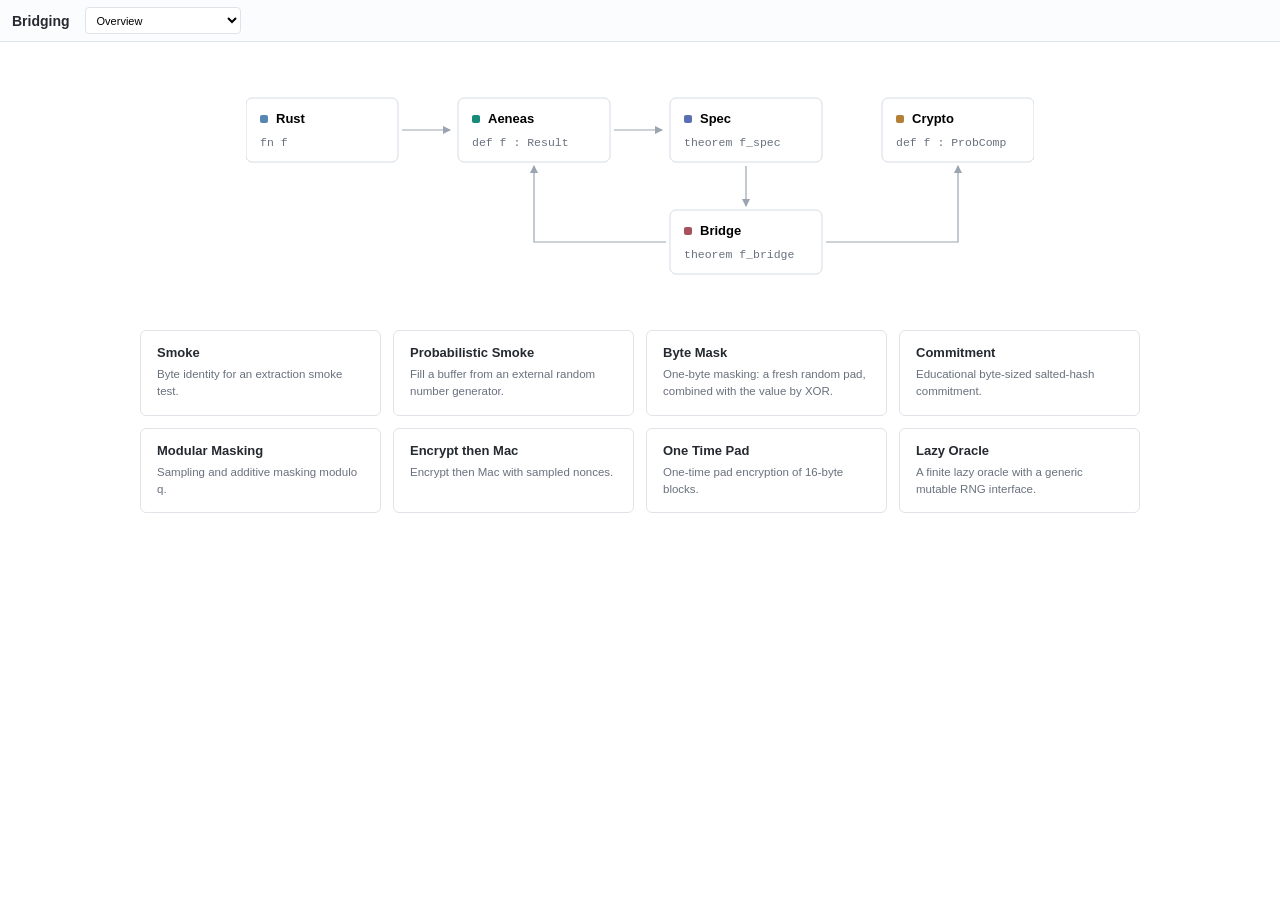
==== commit 1af37ee2: "Call a link's kind its role and simplify the metadata introduction A link records the role of a decl" ====
--- a/explorer/site/index.html
+++ b/explorer/site/index.html
@@ -1006,7 +1006,7 @@
         <label class="font-size">Font size<input id="font-size" type="number" min="10" max="18" value="12" aria-label="Code font size"></label>
       </div>
     </details>
-    <span class="coverage" title="Atoms with a functional specification, a Crypto counterpart, and bridge evidence"><span class="status-dot"></span><span id="check-status"></span></span>
+    <span class="coverage" title="Functions with a functional specification; atoms with a Crypto counterpart and with bridge evidence"><span class="status-dot"></span><span id="check-status"></span></span>
     <button id="provenance" title="Source files, toolchain versions, and model notes">Sources</button>
   </header>
   <div class="workspace">
@@ -1020,8 +1020,8 @@
   <dialog id="provenance-dialog" aria-labelledby="provenance-title"><div class="dialog-head"><h2 id="provenance-title">Source provenance</h2><button id="close-dialog" title="Close provenance">Close</button></div><div id="provenance-body"></div></dialog>
   <div id="toast" role="status" hidden></div>
   <noscript>This source explorer requires JavaScript. The original Rust and Lean files remain available alongside this page.</noscript>
-  <script type="application/json" id="source-data">{"defaultExample":null,"examples":[{"id":"Smoke","crate":"smoke","name":"Smoke","dir":"BridgingExamples/Smoke","rust":"BridgingExamples/Smoke/rust","aeneas":"BridgingExamples/Smoke/Aeneas.lean","module":"BridgingExamples.Smoke.Aeneas","translation":"BridgingExamples/Smoke/translation.json","provenance":"BridgingExamples/Smoke/provenance.json","targets":[{"kind":["lib"],"crate_types":["lib"],"name":"smoke","src_path":"/Users/sergiu.bursuc/baif/Protocol Verification/bridges/bridging-examples-a/BridgingExamples/Smoke/rust/src/lib.rs","edition":"2021","doc":true,"doctest":true,"test":true}],"files":{"BridgingExamples/Smoke/rust/src/lib.rs":{"path":"BridgingExamples/Smoke/rust/src/lib.rs","stage":"rust","support":false,"text":"//! Byte identity for an extraction smoke test.\n\n/// Return the input byte.\npub fn identity_byte(value: u8) -> u8 {\n    value\n}\n","sha256":"0147f6c687ff4be9a7c3bcec2f8eaf359f515d46a1906775e92ddf88fc2c54c4","language":"rust"},"BridgingExamples/Smoke/Aeneas.lean":{"path":"BridgingExamples/Smoke/Aeneas.lean","stage":"aeneas","support":false,"text":"-- THIS FILE WAS AUTOMATICALLY GENERATED BY AENEAS\n-- [smoke]\nmodule\npublic import Aeneas\n@[expose] public section\nopen Aeneas Aeneas.Std Result ControlFlow Error\nset_option linter.dupNamespace false\nset_option linter.hashCommand false\nset_option linter.unusedVariables false\nset_option linter.style.whitespace false\nset_option linter.style.setOption false\nset_option linter.style.longLine false\nset_option linter.internalConstructors false\n\n/- You can set the `maxHeartbeats` value with the `-max-heartbeats` CLI option -/\nset_option maxHeartbeats 1000000\n\n/- You can set the `maxRecDepth` value with the `-max-recdepth` CLI option -/\nset_option maxRecDepth 2048\n\nnamespace smoke\n\n/-- [smoke::identity_byte]:\n    Source: 'src/lib.rs', lines 4:0-6:1\n    Visibility: public -/\ndef identity_byte (value : Std.U8) : Result Std.U8 := do\n  ok value\n\nend smoke\n","sha256":"7124c4f2df1bf254be13c95a91eb9902906511def24d0bb52545c4c1087ac59d","language":"lean"}},"declarations":[],"items":[{"id":"identity_byte","name":"identity_byte","leanName":"smoke.identity_byte","category":"functions","opaque":false,"implementation":null,"parent":null,"rust":{"file":"BridgingExamples/Smoke/rust/src/lib.rs","start":4,"end":6},"aeneas":{"file":"BridgingExamples/Smoke/Aeneas.lean","start":23,"end":27},"spec":[],"crypto":[],"bridge":[],"assumptions":[],"hypotheses":[]}],"extraction":"available","coverage":{"atoms":1,"spec":0,"crypto":0,"bridge":0,"checkedBridge":0},"revision":"16e2f3cbc994dff9b6ac5792ae01b87d17b20fd8","dirty":true,"repository":"https://github.com/sergiubur/bridging-examples","description":"Byte identity for an extraction smoke test.","versions":{"aeneas":"nightly-2026.10.26-da2b22e","charon":"0.1.299"},"external":[]},{"id":"ProbSmoke","crate":"prob_smoke","name":"Probabilistic Smoke","dir":"BridgingExamples/ProbSmoke","rust":"BridgingExamples/ProbSmoke/rust","aeneas":"BridgingExamples/ProbSmoke/Aeneas.lean","module":"BridgingExamples.ProbSmoke.Aeneas","translation":"BridgingExamples/ProbSmoke/translation.json","provenance":"BridgingExamples/ProbSmoke/provenance.json","targets":[{"kind":["lib"],"crate_types":["lib"],"name":"prob_smoke","src_path":"/Users/sergiu.bursuc/baif/Protocol Verification/bridges/bridging-examples-a/BridgingExamples/ProbSmoke/rust/src/lib.rs","edition":"2021","doc":true,"doctest":true,"test":true}],"files":{"BridgingExamples/ProbSmoke/rust/src/lib.rs":{"path":"BridgingExamples/ProbSmoke/rust/src/lib.rs","stage":"rust","support":false,"text":"//! Fill a buffer from an external random number generator.\n\nuse rand::RngCore;\n\n/// Fill the buffer with bytes from the generator.\npub fn fill_random\u003cR: RngCore>(rng: &mut R, buffer: &mut [u8]) {\n    rng.fill_bytes(buffer)\n}\n","sha256":"da058a037bacf0d7dbc18464d75503b165c7f5cbf34dadaa98984019ddf7165f","language":"rust"},"BridgingExamples/ProbSmoke/Aeneas.lean":{"path":"BridgingExamples/ProbSmoke/Aeneas.lean","stage":"aeneas","support":false,"text":"-- THIS FILE WAS AUTOMATICALLY GENERATED BY AENEAS\n-- [prob_smoke]\nmodule\npublic import Aeneas\n@[expose] public section\nopen Aeneas Aeneas.Std Result ControlFlow Error\nset_option linter.dupNamespace false\nset_option linter.hashCommand false\nset_option linter.unusedVariables false\nset_option linter.style.whitespace false\nset_option linter.style.setOption false\nset_option linter.style.longLine false\nset_option linter.internalConstructors false\n\n/- You can set the `maxHeartbeats` value with the `-max-heartbeats` CLI option -/\nset_option maxHeartbeats 1000000\n\n/- You can set the `maxRecDepth` value with the `-max-recdepth` CLI option -/\nset_option maxRecDepth 2048\n\nnamespace prob_smoke\n\n/-- Trait declaration: [rand_core::RngCore]\n    Source: '/cargo/registry/src/index.crates.io-1949cf8c6b5b557f/rand_core-0.9.5/src/lib.rs', lines 130:0-130:17\n    Name pattern: [rand_core::RngCore]\n    Visibility: public -/\n@[rust_trait \"rand_core::RngCore\"]\nstructure rand_core.RngCore (Self : Type _) where\n  next_u32 : Self → Result (Std.U32 × Self)\n  next_u64 : Self → Result (Std.U64 × Self)\n  fill_bytes : Self → Slice Std.U8 → Result (Self × (Slice Std.U8))\n\n/-- [prob_smoke::fill_random]:\n    Source: 'src/lib.rs', lines 6:0-8:1\n    Visibility: public -/\ndef fill_random\n  {R : Type _} (rand_coreRngCoreInst : rand_core.RngCore R) (rng : R)\n  (buffer : Slice Std.U8) :\n  Result (R × (Slice Std.U8))\n  := do\n  rand_coreRngCoreInst.fill_bytes rng buffer\n\nend prob_smoke\n","sha256":"30ba63f113bc80e467a4add4166cff695e81a1f6196a61b70bc359d9fbb27df7","language":"lean"}},"declarations":[],"items":[{"id":"fill_random","name":"fill_random","leanName":"prob_smoke.fill_random","category":"functions","opaque":false,"implementation":null,"parent":null,"rust":{"file":"BridgingExamples/ProbSmoke/rust/src/lib.rs","start":6,"end":8},"aeneas":{"file":"BridgingExamples/ProbSmoke/Aeneas.lean","start":33,"end":41},"spec":[],"crypto":[],"bridge":[],"assumptions":[],"hypotheses":[]}],"extraction":"available","coverage":{"atoms":1,"spec":0,"crypto":0,"bridge":0,"checkedBridge":0},"revision":"16e2f3cbc994dff9b6ac5792ae01b87d17b20fd8","dirty":true,"repository":"https://github.com/sergiubur/bridging-examples","description":"Fill a buffer from an external random number generator.","versions":{"aeneas":"nightly-2026.10.26-da2b22e","charon":"0.1.299"},"external":[{"name":"prob_smoke.rand_core.RngCore","category":"trait_decls"}]},{"id":"ByteMask","crate":"byte_mask","name":"Byte Mask","dir":"BridgingExamples/ByteMask","rust":"BridgingExamples/ByteMask/rust","aeneas":"BridgingExamples/ByteMask/Aeneas.lean","module":"BridgingExamples.ByteMask.Aeneas","translation":"BridgingExamples/ByteMask/translation.json","provenance":"BridgingExamples/ByteMask/provenance.json","targets":[{"kind":["lib"],"crate_types":["lib"],"name":"byte_mask","src_path":"/Users/sergiu.bursuc/baif/Protocol Verification/bridges/bridging-examples-a/BridgingExamples/ByteMask/rust/src/lib.rs","edition":"2021","doc":true,"doctest":true,"test":true}],"files":{"BridgingExamples/ByteMask/rust/src/lib.rs":{"path":"BridgingExamples/ByteMask/rust/src/lib.rs","stage":"rust","support":false,"text":"//! One-byte masking: a fresh random pad, combined with the value by XOR.\n\nuse rand::RngCore;\n\n/// Mask a byte with a fresh pad. Returns the pad and the masked byte.\npub fn mask\u003cR: RngCore>(rng: &mut R, value: u8) -> (u8, u8) {\n    let mut pad = [0u8; 1];\n    rng.fill_bytes(&mut pad);\n    (pad[0], value ^ pad[0])\n}\n\n/// Remove the pad from a masked byte.\npub fn unmask(pad: u8, masked: u8) -> u8 {\n    masked ^ pad\n}\n","sha256":"0bec7854b7952e410ed5dfaa85d0ea04308b89e30414d93a6fe23bf981da4a73","language":"rust"},"BridgingExamples/ByteMask/Aeneas.lean":{"path":"BridgingExamples/ByteMask/Aeneas.lean","stage":"aeneas","support":false,"text":"-- THIS FILE WAS AUTOMATICALLY GENERATED BY AENEAS\n-- [byte_mask]\nmodule\npublic import Aeneas\n@[expose] public section\nopen Aeneas Aeneas.Std Result ControlFlow Error\nset_option linter.dupNamespace false\nset_option linter.hashCommand false\nset_option linter.unusedVariables false\nset_option linter.style.whitespace false\nset_option linter.style.setOption false\nset_option linter.style.longLine false\nset_option linter.internalConstructors false\n\n/- You can set the `maxHeartbeats` value with the `-max-heartbeats` CLI option -/\nset_option maxHeartbeats 1000000\n\n/- You can set the `maxRecDepth` value with the `-max-recdepth` CLI option -/\nset_option maxRecDepth 2048\n\nnamespace byte_mask\n\n/-- Trait declaration: [rand_core::RngCore]\n    Source: '/cargo/registry/src/index.crates.io-1949cf8c6b5b557f/rand_core-0.9.5/src/lib.rs', lines 130:0-130:17\n    Name pattern: [rand_core::RngCore]\n    Visibility: public -/\n@[rust_trait \"rand_core::RngCore\"]\nstructure rand_core.RngCore (Self : Type _) where\n  next_u32 : Self → Result (Std.U32 × Self)\n  next_u64 : Self → Result (Std.U64 × Self)\n  fill_bytes : Self → Slice Std.U8 → Result (Self × (Slice Std.U8))\n\n/-- [byte_mask::mask]:\n    Source: 'src/lib.rs', lines 6:0-10:1\n    Visibility: public -/\ndef mask\n  {R : Type _} (rand_coreRngCoreInst : rand_core.RngCore R) (rng : R)\n  (value : Std.U8) :\n  Result ((Std.U8 × Std.U8) × R)\n  := do\n  let pad := Array.repeat 1#usize 0#u8\n  let (s, to_slice_mut_back) ← lift (Array.to_slice_mut pad)\n  let (rng1, s1) ← rand_coreRngCoreInst.fill_bytes rng s\n  let pad1 := to_slice_mut_back s1\n  let i ← Array.index_usize pad1 0#usize\n  let i1 ← lift (value ^^^ i)\n  ok ((i, i1), rng1)\n\n/-- [byte_mask::unmask]:\n    Source: 'src/lib.rs', lines 13:0-15:1\n    Visibility: public -/\ndef unmask (pad : Std.U8) (masked : Std.U8) : Result Std.U8 := do\n  ok (masked ^^^ pad)\n\nend byte_mask\n","sha256":"eeac50f757e01a50b2f927ca10a1ae98b7c03ebb91f3909b11d6411bb448dfe6","language":"lean"}},"declarations":[],"items":[{"id":"mask","name":"mask","leanName":"byte_mask.mask","category":"functions","opaque":false,"implementation":null,"parent":null,"rust":{"file":"BridgingExamples/ByteMask/rust/src/lib.rs","start":6,"end":10},"aeneas":{"file":"BridgingExamples/ByteMask/Aeneas.lean","start":33,"end":47},"spec":[],"crypto":[],"bridge":[],"assumptions":[],"hypotheses":[]},{"id":"unmask","name":"unmask","leanName":"byte_mask.unmask","category":"functions","opaque":false,"implementation":null,"parent":null,"rust":{"file":"BridgingExamples/ByteMask/rust/src/lib.rs","start":13,"end":15},"aeneas":{"file":"BridgingExamples/ByteMask/Aeneas.lean","start":49,"end":53},"spec":[],"crypto":[],"bridge":[],"assumptions":[],"hypotheses":[]}],"extraction":"available","coverage":{"atoms":2,"spec":0,"crypto":0,"bridge":0,"checkedBridge":0},"revision":"16e2f3cbc994dff9b6ac5792ae01b87d17b20fd8","dirty":true,"repository":"https://github.com/sergiubur/bridging-examples","description":"One-byte masking: a fresh random pad, combined with the value by XOR.","versions":{"aeneas":"nightly-2026.10.26-da2b22e","charon":"0.1.299"},"external":[{"name":"byte_mask.rand_core.RngCore","category":"trait_decls"}]},{"id":"Commitment","crate":"commitment","name":"Commitment","dir":"BridgingExamples/Commitment","rust":"BridgingExamples/Commitment/rust","aeneas":"BridgingExamples/Commitment/Aeneas.lean","module":"BridgingExamples.Commitment.Aeneas","translation":"BridgingExamples/Commitment/translation.json","provenance":"BridgingExamples/Commitment/provenance.json","targets":[{"kind":["lib"],"crate_types":["lib"],"name":"commitment","src_path":"/Users/sergiu.bursuc/baif/Protocol Verification/bridges/bridging-examples-a/BridgingExamples/Commitment/rust/src/lib.rs","edition":"2021","doc":true,"doctest":true,"test":true}],"files":{"BridgingExamples/Commitment/rust/src/lib.rs":{"path":"BridgingExamples/Commitment/rust/src/lib.rs","stage":"rust","support":false,"text":"//! Educational byte-sized salted-hash commitment.\n//!\n//! The interfaces impose no randomness or cryptographic security guarantee.\n//! Correctness across commit and verify requires hash calls to terminate\n//! successfully and return one fixed function of message and salt.\n//! An immutable receiver alone does not establish this requirement.\n\npub trait ByteRng {\n    fn next_u8(&mut self) -> u8;\n}\n\npub trait ByteHash {\n    fn hash(&self, message: u8, salt: u8) -> u8;\n}\n\npub struct Opening {\n    pub message: u8,\n    pub salt: u8,\n}\n\npub fn commit\u003cH: ByteHash, R: ByteRng>(\n    hash: &H,\n    rng: &mut R,\n    message: u8,\n) -> (u8, Opening) {\n    let salt = rng.next_u8();\n    let commitment = hash.hash(message, salt);\n    (commitment, Opening { message, salt })\n}\n\npub fn verify\u003cH: ByteHash>(\n    hash: &H,\n    commitment: u8,\n    opening: &Opening,\n) -> bool {\n    commitment == hash.hash(opening.message, opening.salt)\n}\n","sha256":"7dcd24c68995a9c85c1303108666d463ff7cdb50cb0b98b403e1bfbf5d7ec64e","language":"rust"},"BridgingExamples/Commitment/Aeneas.lean":{"path":"BridgingExamples/Commitment/Aeneas.lean","stage":"aeneas","support":false,"text":"-- THIS FILE WAS AUTOMATICALLY GENERATED BY AENEAS\n-- [commitment]\nmodule\npublic import Aeneas\n@[expose] public section\nopen Aeneas Aeneas.Std Result ControlFlow Error\nset_option linter.dupNamespace false\nset_option linter.hashCommand false\nset_option linter.unusedVariables false\nset_option linter.style.whitespace false\nset_option linter.style.setOption false\nset_option linter.style.longLine false\nset_option linter.internalConstructors false\n\n/- You can set the `maxHeartbeats` value with the `-max-heartbeats` CLI option -/\nset_option maxHeartbeats 1000000\n\n/- You can set the `maxRecDepth` value with the `-max-recdepth` CLI option -/\nset_option maxRecDepth 2048\n\nnamespace commitment\n\n/-- Trait declaration: [commitment::ByteRng]\n    Source: 'src/lib.rs', lines 8:0-10:1\n    Visibility: public -/\nstructure ByteRng (Self : Type _) where\n  next_u8 : Self → Result (Std.U8 × Self)\n\n/-- Trait declaration: [commitment::ByteHash]\n    Source: 'src/lib.rs', lines 12:0-14:1\n    Visibility: public -/\nstructure ByteHash (Self : Type _) where\n  hash : Self → Std.U8 → Std.U8 → Result Std.U8\n\n/-- [commitment::Opening]\n    Source: 'src/lib.rs', lines 16:0-19:1\n    Visibility: public -/\nstructure Opening where\n  message : Std.U8\n  salt : Std.U8\n\n/-- [commitment::commit]:\n    Source: 'src/lib.rs', lines 21:0-29:1\n    Visibility: public -/\ndef commit\n  {H : Type _} {R : Type _} (ByteHashInst : ByteHash H) (ByteRngInst : ByteRng\n  R) (hash : H) (rng : R) (message : Std.U8) :\n  Result ((Std.U8 × Opening) × R)\n  := do\n  let (salt, rng1) ← ByteRngInst.next_u8 rng\n  let commitment ← ByteHashInst.hash hash message salt\n  ok ((commitment, { message, salt }), rng1)\n\n/-- [commitment::verify]:\n    Source: 'src/lib.rs', lines 31:0-37:1\n    Visibility: public -/\ndef verify\n  {H : Type _} (ByteHashInst : ByteHash H) (hash : H) (commitment : Std.U8)\n  (opening : Opening) :\n  Result Bool\n  := do\n  let i ← ByteHashInst.hash hash opening.message opening.salt\n  ok (commitment = i)\n\nend commitment\n","sha256":"4f535588733ec29808b1ec846d435134b2804f67280747f9be48001a95048a06","language":"lean"}},"declarations":[],"items":[{"id":"commit","name":"commit","leanName":"commitment.commit","category":"functions","opaque":false,"implementation":null,"parent":null,"rust":{"file":"BridgingExamples/Commitment/rust/src/lib.rs","start":21,"end":29},"aeneas":{"file":"BridgingExamples/Commitment/Aeneas.lean","start":42,"end":52},"spec":[],"crypto":[],"bridge":[],"assumptions":[],"hypotheses":[]},{"id":"verify","name":"verify","leanName":"commitment.verify","category":"functions","opaque":false,"implementation":null,"parent":null,"rust":{"file":"BridgingExamples/Commitment/rust/src/lib.rs","start":31,"end":37},"aeneas":{"file":"BridgingExamples/Commitment/Aeneas.lean","start":54,"end":63},"spec":[],"crypto":[],"bridge":[],"assumptions":[],"hypotheses":[]},{"id":"Opening","name":"Opening","leanName":"commitment.Opening","category":"types","implementation":null,"parent":null,"rust":{"file":"BridgingExamples/Commitment/rust/src/lib.rs","start":16,"end":19},"aeneas":{"file":"BridgingExamples/Commitment/Aeneas.lean","start":35,"end":40},"spec":[],"crypto":[],"bridge":[],"assumptions":[],"hypotheses":[]},{"id":"ByteRng","name":"ByteRng","leanName":"commitment.ByteRng","category":"trait_decls","implementation":null,"parent":null,"rust":{"file":"BridgingExamples/Commitment/rust/src/lib.rs","start":8,"end":10},"aeneas":{"file":"BridgingExamples/Commitment/Aeneas.lean","start":23,"end":27},"spec":[],"crypto":[],"bridge":[],"assumptions":[],"hypotheses":[]},{"id":"ByteRng.next_u8","name":"ByteRng.next_u8","leanName":"commitment.ByteRng.next_u8","category":"trait_methods","opaque":false,"implementation":null,"parent":null,"trait":"commitment.ByteRng","external":false,"rust":{"file":"BridgingExamples/Commitment/rust/src/lib.rs","start":9,"end":9},"aeneas":{"file":"BridgingExamples/Commitment/Aeneas.lean","start":27,"end":27},"spec":[],"crypto":[],"bridge":[],"assumptions":[],"hypotheses":[]},{"id":"ByteHash","name":"ByteHash","leanName":"commitment.ByteHash","category":"trait_decls","implementation":null,"parent":null,"rust":{"file":"BridgingExamples/Commitment/rust/src/lib.rs","start":12,"end":14},"aeneas":{"file":"BridgingExamples/Commitment/Aeneas.lean","start":29,"end":33},"spec":[],"crypto":[],"bridge":[],"assumptions":[],"hypotheses":[]},{"id":"ByteHash.hash","name":"ByteHash.hash","leanName":"commitment.ByteHash.hash","category":"trait_methods","opaque":false,"implementation":null,"parent":null,"trait":"commitment.ByteHash","external":false,"rust":{"file":"BridgingExamples/Commitment/rust/src/lib.rs","start":13,"end":13},"aeneas":{"file":"BridgingExamples/Commitment/Aeneas.lean","start":33,"end":33},"spec":[],"crypto":[],"bridge":[],"assumptions":[],"hypotheses":[]}],"extraction":"available","coverage":{"atoms":7,"spec":5,"crypto":0,"bridge":0,"checkedBridge":0},"revision":"16e2f3cbc994dff9b6ac5792ae01b87d17b20fd8","dirty":true,"repository":"https://github.com/sergiubur/bridging-examples","description":"Educational byte-sized salted-hash commitment.","versions":{"aeneas":"nightly-2026.10.26-da2b22e","charon":"0.1.299"},"external":[]},{"id":"ModularMasking","crate":"modular_masking","name":"Modular Masking","dir":"BridgingExamples/ModularMasking","rust":"BridgingExamples/ModularMasking/rust","aeneas":"BridgingExamples/ModularMasking/Aeneas.lean","module":"BridgingExamples.ModularMasking.Aeneas","translation":"BridgingExamples/ModularMasking/translation.json","provenance":"BridgingExamples/ModularMasking/provenance.json","targets":[{"kind":["lib"],"crate_types":["lib"],"name":"modular_masking","src_path":"/Users/sergiu.bursuc/baif/Protocol Verification/bridges/bridging-examples-a/BridgingExamples/ModularMasking/rust/src/lib.rs","edition":"2021","doc":true,"doctest":true,"test":true}],"files":{"BridgingExamples/ModularMasking/rust/src/lib.rs":{"path":"BridgingExamples/ModularMasking/rust/src/lib.rs","stage":"rust","support":false,"text":"//! Sampling and additive masking modulo q.\n\nuse rand::{Rng, RngCore};\n\n/// Sample an integer in 0..q.\npub fn sample_range\u003cR: RngCore>(rng: &mut R, q: u32) -> u32 {\n    rng.random_range(0..q)\n}\n\n/// Sample a residue modulo q.\npub fn random_field\u003cR: RngCore>(rng: &mut R, q: u32) -> u32 {\n    sample_range(rng, q)\n}\n\n/// Add the value and pad modulo q, using a 64-bit intermediate sum.\npub fn field_mask(q: u32, value: u32, pad: u32) -> u32 {\n    ((value as u64 + pad as u64) % q as u64) as u32\n}\n\n/// Sample a pad in 0..q and add it to the input modulo q.\npub fn random_mask\u003cR: RngCore>(rng: &mut R, q: u32, value: u32) -> u32 {\n    let pad = random_field(rng, q);\n    field_mask(q, value, pad)\n}\n","sha256":"c3536326c8ee697bc21983f551d7fc89ad61bc56542570c3cd538a896811a5a3","language":"rust"},"BridgingExamples/ModularMasking/Aeneas.lean":{"path":"BridgingExamples/ModularMasking/Aeneas.lean","stage":"aeneas","support":false,"text":"-- THIS FILE WAS AUTOMATICALLY GENERATED BY AENEAS\n-- [modular_masking]\nmodule\npublic import Aeneas\n@[expose] public section\nopen Aeneas Aeneas.Std Result ControlFlow Error\nset_option linter.dupNamespace false\nset_option linter.hashCommand false\nset_option linter.unusedVariables false\nset_option linter.style.whitespace false\nset_option linter.style.setOption false\nset_option linter.style.longLine false\nset_option linter.internalConstructors false\n\n/- You can set the `maxHeartbeats` value with the `-max-heartbeats` CLI option -/\nset_option maxHeartbeats 1000000\n\n/- You can set the `maxRecDepth` value with the `-max-recdepth` CLI option -/\nset_option maxRecDepth 2048\n\n/- You can remove the following line by using the CLI option `-all-computable`: -/\nnoncomputable section\n\nnamespace modular_masking\n\n/-- Trait declaration: [rand_core::RngCore]\n    Source: '/cargo/registry/src/index.crates.io-1949cf8c6b5b557f/rand_core-0.9.5/src/lib.rs', lines 130:0-130:17\n    Name pattern: [rand_core::RngCore]\n    Visibility: public -/\n@[rust_trait \"rand_core::RngCore\"]\nstructure rand_core.RngCore (Self : Type _) where\n  next_u32 : Self → Result (Std.U32 × Self)\n  next_u64 : Self → Result (Std.U64 × Self)\n  fill_bytes : Self → Slice Std.U8 → Result (Self × (Slice Std.U8))\n\n/-- [modular_masking::sample_range]:\n    Source: 'src/lib.rs', lines 6:0-8:1\n    Visibility: public -/\naxiom sample_range\n  {R : Type _} (rand_coreRngCoreInst : rand_core.RngCore R) :\n  R → Std.U32 → Result (Std.U32 × R)\n\n/-- [modular_masking::random_field]:\n    Source: 'src/lib.rs', lines 11:0-13:1\n    Visibility: public -/\ndef random_field\n  {R : Type _} (rand_coreRngCoreInst : rand_core.RngCore R) (rng : R)\n  (q : Std.U32) :\n  Result (Std.U32 × R)\n  := do\n  sample_range rand_coreRngCoreInst rng q\n\n/-- [modular_masking::field_mask]:\n    Source: 'src/lib.rs', lines 16:0-18:1\n    Visibility: public -/\ndef field_mask\n  (q : Std.U32) (value : Std.U32) (pad : Std.U32) : Result Std.U32 := do\n  let i ← lift (UScalar.cast .U64 value)\n  let i1 ← lift (UScalar.cast .U64 pad)\n  let i2 ← i + i1\n  let i3 ← lift (UScalar.cast .U64 q)\n  let i4 ← i2 % i3\n  ok (UScalar.cast .U32 i4)\n\n/-- [modular_masking::random_mask]:\n    Source: 'src/lib.rs', lines 21:0-24:1\n    Visibility: public -/\ndef random_mask\n  {R : Type _} (rand_coreRngCoreInst : rand_core.RngCore R) (rng : R)\n  (q : Std.U32) (value : Std.U32) :\n  Result (Std.U32 × R)\n  := do\n  let (pad, rng1) ← random_field rand_coreRngCoreInst rng q\n  let i ← field_mask q value pad\n  ok (i, rng1)\n\nend modular_masking\n","sha256":"c2c7f42fd053df4f4515d4200ea62075c9ab282a531dd0cb5d9f8d7ae1e77a86","language":"lean"}},"declarations":[],"items":[{"id":"sample_range","name":"sample_range","leanName":"modular_masking.sample_range","category":"functions","opaque":true,"implementation":null,"parent":null,"rust":{"file":"BridgingExamples/ModularMasking/rust/src/lib.rs","start":6,"end":8},"aeneas":{"file":"BridgingExamples/ModularMasking/Aeneas.lean","start":36,"end":41},"spec":[],"crypto":[],"bridge":[],"assumptions":[],"hypotheses":[]},{"id":"random_field","name":"random_field","leanName":"modular_masking.random_field","category":"functions","opaque":false,"implementation":null,"parent":null,"rust":{"file":"BridgingExamples/ModularMasking/rust/src/lib.rs","start":11,"end":13},"aeneas":{"file":"BridgingExamples/ModularMasking/Aeneas.lean","start":43,"end":51},"spec":[],"crypto":[],"bridge":[],"assumptions":[],"hypotheses":[]},{"id":"field_mask","name":"field_mask","leanName":"modular_masking.field_mask","category":"functions","opaque":false,"implementation":null,"parent":null,"rust":{"file":"BridgingExamples/ModularMasking/rust/src/lib.rs","start":16,"end":18},"aeneas":{"file":"BridgingExamples/ModularMasking/Aeneas.lean","start":53,"end":63},"spec":[],"crypto":[],"bridge":[],"assumptions":[],"hypotheses":[]},{"id":"random_mask","name":"random_mask","leanName":"modular_masking.random_mask","category":"functions","opaque":false,"implementation":null,"parent":null,"rust":{"file":"BridgingExamples/ModularMasking/rust/src/lib.rs","start":21,"end":24},"aeneas":{"file":"BridgingExamples/ModularMasking/Aeneas.lean","start":65,"end":75},"spec":[],"crypto":[],"bridge":[],"assumptions":[],"hypotheses":[]}],"extraction":"available","coverage":{"atoms":4,"spec":0,"crypto":0,"bridge":0,"checkedBridge":0},"revision":"16e2f3cbc994dff9b6ac5792ae01b87d17b20fd8","dirty":true,"repository":"https://github.com/sergiubur/bridging-examples","description":"Sampling and additive masking modulo q.","versions":{"aeneas":"nightly-2026.10.26-da2b22e","charon":"0.1.299"},"external":[{"name":"modular_masking.rand_core.RngCore","category":"trait_decls"}]},{"id":"EtM","crate":"etm_intro","name":"Encrypt then Mac","itemAliases":{"encrypt_randomized":"encrypt"},"dir":"BridgingExamples/EtM","rust":"BridgingExamples/EtM/rust","aeneas":"BridgingExamples/EtM/Aeneas.lean","module":"BridgingExamples.EtM.Aeneas","translation":"BridgingExamples/EtM/translation.json","provenance":"BridgingExamples/EtM/provenance.json","targets":[{"kind":["lib"],"crate_types":["lib"],"name":"etm_intro","src_path":"/Users/sergiu.bursuc/baif/Protocol Verification/bridges/bridging-examples-a/BridgingExamples/EtM/rust/src/lib.rs","edition":"2021","doc":true,"doctest":true,"test":true}],"files":{"BridgingExamples/EtM/rust/src/lib.rs":{"path":"BridgingExamples/EtM/rust/src/lib.rs","stage":"rust","support":false,"text":"//! Encrypt then Mac with sampled nonces.\n\npub type Key = [u8; 32];\npub type Block = [u8; 16];\npub type Nonce = [u8; 12];\n\n/// A stateful source of key bytes. Uniformity and independence are separate assumptions.\npub trait KeyRng {\n    fn next_key(&mut self) -> Option\u003cKey>;\n}\n\n/// A stateful nonce source. Sampling does not guarantee distinct outputs.\npub trait NonceRng {\n    fn next_nonce(&mut self) -> Option\u003cNonce>;\n}\n\npub struct Keys {\n    pub enc_key: Key,\n    pub mac_key: Key,\n}\n\npub fn keygen\u003cR: KeyRng>(rng: &mut R) -> Option\u003cKeys> {\n    let enc_key = match rng.next_key() {\n        Some(key) => key,\n        None => return None,\n    };\n    let mac_key = match rng.next_key() {\n        Some(key) => key,\n        None => return None,\n    };\n    Some(Keys { enc_key, mac_key })\n}\n\npub trait Cipher {\n    fn encrypt(&self, key: &Key, nonce: &Nonce, message: &Block) -> Block;\n    fn decrypt(&self, key: &Key, nonce: &Nonce, ciphertext: &Block) -> Option\u003cBlock>;\n}\n\npub trait Mac {\n    fn authenticate(&self, key: &Key, nonce: &Nonce, ciphertext: &Block) -> Block;\n    fn verify(&self, key: &Key, nonce: &Nonce, ciphertext: &Block, tag: &Block) -> bool;\n}\n\npub struct Ciphertext {\n    pub nonce: Nonce,\n    pub body: Block,\n    pub tag: Block,\n}\n\n/// Draw a nonce, encrypt the message, and authenticate the nonce and ciphertext.\npub fn encrypt\u003cR: NonceRng, E: Cipher, M: Mac>(\n    rng: &mut R,\n    cipher: &E,\n    mac: &M,\n    enc_key: &Key,\n    mac_key: &Key,\n    message: &Block,\n) -> Option\u003cCiphertext> {\n    let nonce = match rng.next_nonce() {\n        Some(nonce) => nonce,\n        None => return None,\n    };\n    let body = cipher.encrypt(enc_key, &nonce, message);\n    let tag = mac.authenticate(mac_key, &nonce, &body);\n    Some(Ciphertext { nonce, body, tag })\n}\n\npub fn decrypt\u003cE: Cipher, M: Mac>(\n    cipher: &E,\n    mac: &M,\n    enc_key: &Key,\n    mac_key: &Key,\n    ciphertext: &Ciphertext,\n) -> Option\u003cBlock> {\n    if !mac.verify(\n        mac_key,\n        &ciphertext.nonce,\n        &ciphertext.body,\n        &ciphertext.tag,\n    ) {\n        return None;\n    }\n    cipher.decrypt(enc_key, &ciphertext.nonce, &ciphertext.body)\n}\n","sha256":"02b9a9373bca1cb9ca4e29edec9726cecb43954bc70992e7ada6e3d50445c6b4","language":"rust"},"BridgingExamples/EtM/Aeneas.lean":{"path":"BridgingExamples/EtM/Aeneas.lean","stage":"aeneas","support":false,"text":"-- THIS FILE WAS AUTOMATICALLY GENERATED BY AENEAS\n-- [etm_intro]\nmodule\npublic import Aeneas\n@[expose] public section\nopen Aeneas Aeneas.Std Result ControlFlow Error\nset_option linter.dupNamespace false\nset_option linter.hashCommand false\nset_option linter.unusedVariables false\nset_option linter.style.whitespace false\nset_option linter.style.setOption false\nset_option linter.style.longLine false\nset_option linter.internalConstructors false\n\n/- You can set the `maxHeartbeats` value with the `-max-heartbeats` CLI option -/\nset_option maxHeartbeats 1000000\n\n/- You can set the `maxRecDepth` value with the `-max-recdepth` CLI option -/\nset_option maxRecDepth 2048\n\nnamespace etm_intro\n\n/-- Trait declaration: [etm_intro::KeyRng]\n    Source: 'src/lib.rs', lines 8:0-10:1\n    Visibility: public -/\nstructure KeyRng (Self : Type _) where\n  next_key : Self → Result ((Option (Array Std.U8 32#usize)) × Self)\n\n/-- Trait declaration: [etm_intro::NonceRng]\n    Source: 'src/lib.rs', lines 13:0-15:1\n    Visibility: public -/\nstructure NonceRng (Self : Type _) where\n  next_nonce : Self → Result ((Option (Array Std.U8 12#usize)) × Self)\n\n/-- [etm_intro::Keys]\n    Source: 'src/lib.rs', lines 17:0-20:1\n    Visibility: public -/\nstructure Keys where\n  enc_key : Array Std.U8 32#usize\n  mac_key : Array Std.U8 32#usize\n\n/-- [etm_intro::keygen]:\n    Source: 'src/lib.rs', lines 22:0-32:1\n    Visibility: public -/\ndef keygen\n  {R : Type _} (KeyRngInst : KeyRng R) (rng : R) :\n  Result ((Option Keys) × R)\n  := do\n  let (o, rng1) ← KeyRngInst.next_key rng\n  match o with\n  | none => ok (none, rng1)\n  | some key =>\n    let (o1, rng2) ← KeyRngInst.next_key rng1\n    match o1 with\n    | none => ok (none, rng2)\n    | some key1 => ok (some { enc_key := key, mac_key := key1 }, rng2)\n\n/-- Trait declaration: [etm_intro::Cipher]\n    Source: 'src/lib.rs', lines 34:0-37:1\n    Visibility: public -/\nstructure Cipher (Self : Type _) where\n  encrypt : Self → Array Std.U8 32#usize → Array Std.U8 12#usize → Array\n    Std.U8 16#usize → Result (Array Std.U8 16#usize)\n  decrypt : Self → Array Std.U8 32#usize → Array Std.U8 12#usize → Array\n    Std.U8 16#usize → Result (Option (Array Std.U8 16#usize))\n\n/-- Trait declaration: [etm_intro::Mac]\n    Source: 'src/lib.rs', lines 39:0-42:1\n    Visibility: public -/\nstructure Mac (Self : Type _) where\n  authenticate : Self → Array Std.U8 32#usize → Array Std.U8 12#usize →\n    Array Std.U8 16#usize → Result (Array Std.U8 16#usize)\n  verify : Self → Array Std.U8 32#usize → Array Std.U8 12#usize → Array\n    Std.U8 16#usize → Array Std.U8 16#usize → Result Bool\n\n/-- [etm_intro::Ciphertext]\n    Source: 'src/lib.rs', lines 44:0-48:1\n    Visibility: public -/\nstructure Ciphertext where\n  nonce : Array Std.U8 12#usize\n  body : Array Std.U8 16#usize\n  tag : Array Std.U8 16#usize\n\n/-- [etm_intro::encrypt]:\n    Source: 'src/lib.rs', lines 51:0-66:1\n    Visibility: public -/\ndef encrypt\n  {R : Type _} {E : Type _} {M : Type _} (NonceRngInst : NonceRng R)\n  (CipherInst : Cipher E) (MacInst : Mac M) (rng : R) (cipher : E) (mac : M)\n  (enc_key : Array Std.U8 32#usize) (mac_key : Array Std.U8 32#usize)\n  (message : Array Std.U8 16#usize) :\n  Result ((Option Ciphertext) × R)\n  := do\n  let (o, rng1) ← NonceRngInst.next_nonce rng\n  match o with\n  | none => ok (none, rng1)\n  | some nonce =>\n    let body ← CipherInst.encrypt cipher enc_key nonce message\n    let tag ← MacInst.authenticate mac mac_key nonce body\n    ok (some { nonce, body, tag }, rng1)\n\n/-- [etm_intro::decrypt]:\n    Source: 'src/lib.rs', lines 68:0-84:1\n    Visibility: public -/\ndef decrypt\n  {E : Type _} {M : Type _} (CipherInst : Cipher E) (MacInst : Mac M)\n  (cipher : E) (mac : M) (enc_key : Array Std.U8 32#usize)\n  (mac_key : Array Std.U8 32#usize) (ciphertext : Ciphertext) :\n  Result (Option (Array Std.U8 16#usize))\n  := do\n  let b ←\n    MacInst.verify mac mac_key ciphertext.nonce ciphertext.body ciphertext.tag\n  if b\n  then CipherInst.decrypt cipher enc_key ciphertext.nonce ciphertext.body\n  else ok none\n\nend etm_intro\n","sha256":"64ba91f88c1f9757b7118569e78509eddcf04e74f17b73032564fd16c7301b17","language":"lean"}},"declarations":[],"items":[{"id":"keygen","name":"keygen","leanName":"etm_intro.keygen","category":"functions","opaque":false,"implementation":null,"parent":null,"rust":{"file":"BridgingExamples/EtM/rust/src/lib.rs","start":22,"end":32},"aeneas":{"file":"BridgingExamples/EtM/Aeneas.lean","start":42,"end":56},"spec":[],"crypto":[],"bridge":[],"assumptions":[],"hypotheses":[]},{"id":"encrypt","name":"encrypt","leanName":"etm_intro.encrypt","category":"functions","opaque":false,"implementation":null,"parent":null,"rust":{"file":"BridgingExamples/EtM/rust/src/lib.rs","start":51,"end":66},"aeneas":{"file":"BridgingExamples/EtM/Aeneas.lean","start":84,"end":100},"spec":[],"crypto":[],"bridge":[],"assumptions":[],"hypotheses":[]},{"id":"decrypt","name":"decrypt","leanName":"etm_intro.decrypt","category":"functions","opaque":false,"implementation":null,"parent":null,"rust":{"file":"BridgingExamples/EtM/rust/src/lib.rs","start":68,"end":84},"aeneas":{"file":"BridgingExamples/EtM/Aeneas.lean","start":102,"end":115},"spec":[],"crypto":[],"bridge":[],"assumptions":[],"hypotheses":[]},{"id":"Keys","name":"Keys","leanName":"etm_intro.Keys","category":"types","implementation":null,"parent":null,"rust":{"file":"BridgingExamples/EtM/rust/src/lib.rs","start":17,"end":20},"aeneas":{"file":"BridgingExamples/EtM/Aeneas.lean","start":35,"end":40},"spec":[],"crypto":[],"bridge":[],"assumptions":[],"hypotheses":[]},{"id":"Ciphertext","name":"Ciphertext","leanName":"etm_intro.Ciphertext","category":"types","implementation":null,"parent":null,"rust":{"file":"BridgingExamples/EtM/rust/src/lib.rs","start":44,"end":48},"aeneas":{"file":"BridgingExamples/EtM/Aeneas.lean","start":76,"end":82},"spec":[],"crypto":[],"bridge":[],"assumptions":[],"hypotheses":[]},{"id":"KeyRng","name":"KeyRng","leanName":"etm_intro.KeyRng","category":"trait_decls","implementation":null,"parent":null,"rust":{"file":"BridgingExamples/EtM/rust/src/lib.rs","start":8,"end":10},"aeneas":{"file":"BridgingExamples/EtM/Aeneas.lean","start":23,"end":27},"spec":[],"crypto":[],"bridge":[],"assumptions":[],"hypotheses":[]},{"id":"KeyRng.next_key","name":"KeyRng.next_key","leanName":"etm_intro.KeyRng.next_key","category":"trait_methods","opaque":false,"implementation":null,"parent":null,"trait":"etm_intro.KeyRng","external":false,"rust":{"file":"BridgingExamples/EtM/rust/src/lib.rs","start":9,"end":9},"aeneas":{"file":"BridgingExamples/EtM/Aeneas.lean","start":27,"end":27},"spec":[],"crypto":[],"bridge":[],"assumptions":[],"hypotheses":[]},{"id":"NonceRng","name":"NonceRng","leanName":"etm_intro.NonceRng","category":"trait_decls","implementation":null,"parent":null,"rust":{"file":"BridgingExamples/EtM/rust/src/lib.rs","start":13,"end":15},"aeneas":{"file":"BridgingExamples/EtM/Aeneas.lean","start":29,"end":33},"spec":[],"crypto":[],"bridge":[],"assumptions":[],"hypotheses":[]},{"id":"NonceRng.next_nonce","name":"NonceRng.next_nonce","leanName":"etm_intro.NonceRng.next_nonce","category":"trait_methods","opaque":false,"implementation":null,"parent":null,"trait":"etm_intro.NonceRng","external":false,"rust":{"file":"BridgingExamples/EtM/rust/src/lib.rs","start":14,"end":14},"aeneas":{"file":"BridgingExamples/EtM/Aeneas.lean","start":33,"end":33},"spec":[],"crypto":[],"bridge":[],"assumptions":[],"hypotheses":[]},{"id":"Cipher","name":"Cipher","leanName":"etm_intro.Cipher","category":"trait_decls","implementation":null,"parent":null,"rust":{"file":"BridgingExamples/EtM/rust/src/lib.rs","start":34,"end":37},"aeneas":{"file":"BridgingExamples/EtM/Aeneas.lean","start":58,"end":65},"spec":[],"crypto":[],"bridge":[],"assumptions":[],"hypotheses":[]},{"id":"Cipher.encrypt","name":"Cipher.encrypt","leanName":"etm_intro.Cipher.encrypt","category":"trait_methods","opaque":false,"implementation":null,"parent":null,"trait":"etm_intro.Cipher","external":false,"rust":{"file":"BridgingExamples/EtM/rust/src/lib.rs","start":35,"end":35},"aeneas":{"file":"BridgingExamples/EtM/Aeneas.lean","start":62,"end":62},"spec":[],"crypto":[],"bridge":[],"assumptions":[],"hypotheses":[]},{"id":"Cipher.decrypt","name":"Cipher.decrypt","leanName":"etm_intro.Cipher.decrypt","category":"trait_methods","opaque":false,"implementation":null,"parent":null,"trait":"etm_intro.Cipher","external":false,"rust":{"file":"BridgingExamples/EtM/rust/src/lib.rs","start":36,"end":36},"aeneas":{"file":"BridgingExamples/EtM/Aeneas.lean","start":64,"end":64},"spec":[],"crypto":[],"bridge":[],"assumptions":[],"hypotheses":[]},{"id":"Mac","name":"Mac","leanName":"etm_intro.Mac","category":"trait_decls","implementation":null,"parent":null,"rust":{"file":"BridgingExamples/EtM/rust/src/lib.rs","start":39,"end":42},"aeneas":{"file":"BridgingExamples/EtM/Aeneas.lean","start":67,"end":74},"spec":[],"crypto":[],"bridge":[],"assumptions":[],"hypotheses":[]},{"id":"Mac.authenticate","name":"Mac.authenticate","leanName":"etm_intro.Mac.authenticate","category":"trait_methods","opaque":false,"implementation":null,"parent":null,"trait":"etm_intro.Mac","external":false,"rust":{"file":"BridgingExamples/EtM/rust/src/lib.rs","start":40,"end":40},"aeneas":{"file":"BridgingExamples/EtM/Aeneas.lean","start":71,"end":71},"spec":[],"crypto":[],"bridge":[],"assumptions":[],"hypotheses":[]},{"id":"Mac.verify","name":"Mac.verify","leanName":"etm_intro.Mac.verify","category":"trait_methods","opaque":false,"implementation":null,"parent":null,"trait":"etm_intro.Mac","external":false,"rust":{"file":"BridgingExamples/EtM/rust/src/lib.rs","start":41,"end":41},"aeneas":{"file":"BridgingExamples/EtM/Aeneas.lean","start":73,"end":73},"spec":[],"crypto":[],"bridge":[],"assumptions":[],"hypotheses":[]}],"extraction":"available","coverage":{"atoms":15,"spec":12,"crypto":0,"bridge":0,"checkedBridge":0},"revision":"16e2f3cbc994dff9b6ac5792ae01b87d17b20fd8","dirty":true,"repository":"https://github.com/sergiubur/bridging-examples","description":"Encrypt then Mac with sampled nonces.","versions":{"aeneas":"nightly-2026.10.26-da2b22e","charon":"0.1.299"},"external":[]},{"id":"OneTimePad","crate":"one_time_pad","name":"One Time Pad","dir":"BridgingExamples/OneTimePad","rust":"BridgingExamples/OneTimePad/rust","aeneas":"BridgingExamples/OneTimePad/Aeneas.lean","module":"BridgingExamples.OneTimePad.Aeneas","translation":"BridgingExamples/OneTimePad/translation.json","provenance":"BridgingExamples/OneTimePad/provenance.json","targets":[{"kind":["lib"],"crate_types":["lib"],"name":"one_time_pad","src_path":"/Users/sergiu.bursuc/baif/Protocol Verification/bridges/bridging-examples-a/BridgingExamples/OneTimePad/rust/src/lib.rs","edition":"2021","doc":true,"doctest":true,"test":true}],"files":{"BridgingExamples/OneTimePad/rust/src/lib.rs":{"path":"BridgingExamples/OneTimePad/rust/src/lib.rs","stage":"rust","support":false,"text":"//! One-time pad encryption of 16-byte blocks.\n\nuse rand::CryptoRng;\n\npub type Block = [u8; 16];\npub type Key = [u8; 16];\n\n/// Fill a 16-byte key with RNG output.\npub fn sample_key\u003cR: CryptoRng>(rng: &mut R) -> Key {\n    let mut key = [0u8; 16];\n    rng.fill_bytes(&mut key);\n    key\n}\n\npub fn keygen\u003cR: CryptoRng>(rng: &mut R) -> Option\u003cKey> {\n    Some(sample_key(rng))\n}\n\npub fn encrypt(key: &Key, message: &Block) -> Block {\n    let mut ciphertext = [0u8; 16];\n    let mut i = 0;\n    while i \u003c 16 {\n        ciphertext[i] = key[i] ^ message[i];\n        i += 1;\n    }\n    ciphertext\n}\n\npub fn decrypt(key: &Key, ciphertext: &Block) -> Block {\n    encrypt(key, ciphertext)\n}\n","sha256":"ccca8cb627a9339038f600530757a401d021417b1aed7dd0b4308cad64595674","language":"rust"},"BridgingExamples/OneTimePad/Aeneas.lean":{"path":"BridgingExamples/OneTimePad/Aeneas.lean","stage":"aeneas","support":false,"text":"-- THIS FILE WAS AUTOMATICALLY GENERATED BY AENEAS\n-- [one_time_pad]\nmodule\npublic import Aeneas\n@[expose] public section\nopen Aeneas Aeneas.Std Result ControlFlow Error\nset_option linter.dupNamespace false\nset_option linter.hashCommand false\nset_option linter.unusedVariables false\nset_option linter.style.whitespace false\nset_option linter.style.setOption false\nset_option linter.style.longLine false\nset_option linter.internalConstructors false\n\n/- You can set the `maxHeartbeats` value with the `-max-heartbeats` CLI option -/\nset_option maxHeartbeats 1000000\n\n/- You can set the `maxRecDepth` value with the `-max-recdepth` CLI option -/\nset_option maxRecDepth 2048\n\nnamespace one_time_pad\n\n/-- Trait declaration: [rand_core::RngCore]\n    Source: '/cargo/registry/src/index.crates.io-1949cf8c6b5b557f/rand_core-0.9.5/src/lib.rs', lines 130:0-130:17\n    Name pattern: [rand_core::RngCore]\n    Visibility: public -/\n@[rust_trait \"rand_core::RngCore\"]\nstructure rand_core.RngCore (Self : Type _) where\n  next_u32 : Self → Result (Std.U32 × Self)\n  next_u64 : Self → Result (Std.U64 × Self)\n  fill_bytes : Self → Slice Std.U8 → Result (Self × (Slice Std.U8))\n\n/-- Trait declaration: [rand_core::CryptoRng]\n    Source: '/cargo/registry/src/index.crates.io-1949cf8c6b5b557f/rand_core-0.9.5/src/lib.rs', lines 204:0-204:28\n    Name pattern: [rand_core::CryptoRng]\n    Visibility: public -/\n@[rust_trait \"rand_core::CryptoRng\" (parentClauses := [\"RngCoreInst\"])]\nstructure rand_core.CryptoRng (Self : Type _) where\n  RngCoreInst : rand_core.RngCore Self\n\n/-- [one_time_pad::sample_key]:\n    Source: 'src/lib.rs', lines 9:0-13:1\n    Visibility: public -/\ndef sample_key\n  {R : Type _} (rand_coreCryptoRngInst : rand_core.CryptoRng R) (rng : R) :\n  Result ((Array Std.U8 16#usize) × R)\n  := do\n  let key := Array.repeat 16#usize 0#u8\n  let (s, to_slice_mut_back) ← lift (Array.to_slice_mut key)\n  let (rng1, s1) ← rand_coreCryptoRngInst.RngCoreInst.fill_bytes rng s\n  let key1 := to_slice_mut_back s1\n  ok (key1, rng1)\n\n/-- [one_time_pad::keygen]:\n    Source: 'src/lib.rs', lines 15:0-17:1\n    Visibility: public -/\ndef keygen\n  {R : Type _} (rand_coreCryptoRngInst : rand_core.CryptoRng R) (rng : R) :\n  Result ((Option (Array Std.U8 16#usize)) × R)\n  := do\n  let (a, rng1) ← sample_key rand_coreCryptoRngInst rng\n  ok (some a, rng1)\n\n/-- [one_time_pad::encrypt]: loop body 0:\n    Source: 'src/lib.rs', lines 22:4-25:5\n    Visibility: public -/\n@[rust_loop_body]\ndef encrypt_loop.body\n  (key : Array Std.U8 16#usize) (message : Array Std.U8 16#usize)\n  (ciphertext : Array Std.U8 16#usize) (i : Std.Usize) :\n  Result (ControlFlow ((Array Std.U8 16#usize) × Std.Usize) (Array Std.U8\n    16#usize))\n  := do\n  if i \u003c 16#usize\n  then\n    let i1 ← Array.index_usize key i\n    let i2 ← Array.index_usize message i\n    let i3 ← lift (i1 ^^^ i2)\n    let a ← Array.update ciphertext i i3\n    let i4 ← i + 1#usize\n    ok (cont (a, i4))\n  else ok (done ciphertext)\n\n/-- [one_time_pad::encrypt]: loop 0:\n    Source: 'src/lib.rs', lines 22:4-25:5\n    Visibility: public -/\n@[rust_loop]\ndef encrypt_loop\n  (key : Array Std.U8 16#usize) (message : Array Std.U8 16#usize)\n  (ciphertext : Array Std.U8 16#usize) (i : Std.Usize) :\n  Result (Array Std.U8 16#usize)\n  := do\n  loop\n    (fun (ciphertext1, i1) => encrypt_loop.body key message ciphertext1 i1)\n    (ciphertext, i)\n\n/-- [one_time_pad::encrypt]:\n    Source: 'src/lib.rs', lines 19:0-27:1\n    Visibility: public -/\ndef encrypt\n  (key : Array Std.U8 16#usize) (message : Array Std.U8 16#usize) :\n  Result (Array Std.U8 16#usize)\n  := do\n  let ciphertext := Array.repeat 16#usize 0#u8\n  encrypt_loop key message ciphertext 0#usize\n\n/-- [one_time_pad::decrypt]:\n    Source: 'src/lib.rs', lines 29:0-31:1\n    Visibility: public -/\ndef decrypt\n  (key : Array Std.U8 16#usize) (ciphertext : Array Std.U8 16#usize) :\n  Result (Array Std.U8 16#usize)\n  := do\n  encrypt key ciphertext\n\nend one_time_pad\n","sha256":"eda479d1749b5a8d2227aa20a5d7e1f6e8f313554649e25e4f9a9c079ba8e0a2","language":"lean"}},"declarations":[],"items":[{"id":"sample_key","name":"sample_key","leanName":"one_time_pad.sample_key","category":"functions","opaque":false,"implementation":null,"parent":null,"rust":{"file":"BridgingExamples/OneTimePad/rust/src/lib.rs","start":9,"end":13},"aeneas":{"file":"BridgingExamples/OneTimePad/Aeneas.lean","start":41,"end":52},"spec":[],"crypto":[],"bridge":[],"assumptions":[],"hypotheses":[]},{"id":"keygen","name":"keygen","leanName":"one_time_pad.keygen","category":"functions","opaque":false,"implementation":null,"parent":null,"rust":{"file":"BridgingExamples/OneTimePad/rust/src/lib.rs","start":15,"end":17},"aeneas":{"file":"BridgingExamples/OneTimePad/Aeneas.lean","start":54,"end":62},"spec":[],"crypto":[],"bridge":[],"assumptions":[],"hypotheses":[]},{"id":"encrypt_loop.body","name":"encrypt_loop.body","leanName":"one_time_pad.encrypt_loop.body","category":"functions","opaque":false,"implementation":null,"parent":"one_time_pad.encrypt","rust":{"file":"BridgingExamples/OneTimePad/rust/src/lib.rs","start":22,"end":25},"aeneas":{"file":"BridgingExamples/OneTimePad/Aeneas.lean","start":64,"end":82},"spec":[],"crypto":[],"bridge":[],"assumptions":[],"hypotheses":[]},{"id":"encrypt_loop","name":"encrypt_loop","leanName":"one_time_pad.encrypt_loop","category":"functions","opaque":false,"implementation":null,"parent":"one_time_pad.encrypt","rust":{"file":"BridgingExamples/OneTimePad/rust/src/lib.rs","start":22,"end":25},"aeneas":{"file":"BridgingExamples/OneTimePad/Aeneas.lean","start":84,"end":95},"spec":[],"crypto":[],"bridge":[],"assumptions":[],"hypotheses":[]},{"id":"encrypt","name":"encrypt","leanName":"one_time_pad.encrypt","category":"functions","opaque":false,"implementation":null,"parent":null,"rust":{"file":"BridgingExamples/OneTimePad/rust/src/lib.rs","start":19,"end":27},"aeneas":{"file":"BridgingExamples/OneTimePad/Aeneas.lean","start":97,"end":105},"spec":[],"crypto":[],"bridge":[],"assumptions":[],"hypotheses":[]},{"id":"decrypt","name":"decrypt","leanName":"one_time_pad.decrypt","category":"functions","opaque":false,"implementation":null,"parent":null,"rust":{"file":"BridgingExamples/OneTimePad/rust/src/lib.rs","start":29,"end":31},"aeneas":{"file":"BridgingExamples/OneTimePad/Aeneas.lean","start":107,"end":114},"spec":[],"crypto":[],"bridge":[],"assumptions":[],"hypotheses":[]}],"extraction":"available","coverage":{"atoms":6,"spec":0,"crypto":0,"bridge":0,"checkedBridge":0},"revision":"16e2f3cbc994dff9b6ac5792ae01b87d17b20fd8","dirty":true,"repository":"https://github.com/sergiubur/bridging-examples","description":"One-time pad encryption of 16-byte blocks.","versions":{"aeneas":"nightly-2026.10.26-da2b22e","charon":"0.1.299"},"external":[{"name":"one_time_pad.rand_core.RngCore","category":"trait_decls"},{"name":"one_time_pad.rand_core.CryptoRng","category":"trait_decls"}]},{"id":"LazyOracle","crate":"lazy_oracle","name":"Lazy Oracle","dir":"BridgingExamples/LazyOracle","rust":"BridgingExamples/LazyOracle/rust","aeneas":"BridgingExamples/LazyOracle/Aeneas.lean","module":"BridgingExamples.LazyOracle.Aeneas","translation":"BridgingExamples/LazyOracle/translation.json","provenance":"BridgingExamples/LazyOracle/provenance.json","targets":[{"kind":["lib"],"crate_types":["lib"],"name":"lazy_oracle","src_path":"/Users/sergiu.bursuc/baif/Protocol Verification/bridges/bridging-examples-a/BridgingExamples/LazyOracle/rust/src/lib.rs","edition":"2021","doc":true,"doctest":true,"test":true}],"files":{"BridgingExamples/LazyOracle/rust/src/lib.rs":{"path":"BridgingExamples/LazyOracle/rust/src/lib.rs","stage":"rust","support":false,"text":"//! A finite lazy oracle with a generic mutable RNG interface.\n\n/// A source of bytes. This interface makes no randomness guarantee.\npub trait ByteRng {\n    fn next_u8(&mut self) -> u8;\n}\n\npub struct LazyOracle {\n    pub false_value: Option\u003cu8>,\n    pub true_value: Option\u003cu8>,\n}\n\nimpl LazyOracle {\n    pub fn new() -> Self {\n        Self {\n            false_value: None,\n            true_value: None,\n        }\n    }\n\n    pub fn query\u003cR: ByteRng>(&mut self, key: bool, rng: &mut R) -> u8 {\n        let cached = if key {\n            self.true_value\n        } else {\n            self.false_value\n        };\n        match cached {\n            Some(value) => value,\n            None => {\n                let value = rng.next_u8();\n                if key {\n                    self.true_value = Some(value);\n                } else {\n                    self.false_value = Some(value);\n                }\n                value\n            }\n        }\n    }\n}\n\n/// A deterministic fixture that consumes at most two supplied entropy bytes.\npub struct TwoByteRng {\n    pub next: Option\u003cu8>,\n    pub tail: Option\u003cu8>,\n}\n\nimpl TwoByteRng {\n    pub fn new(first: u8, second: u8) -> Self {\n        Self {\n            next: Some(first),\n            tail: Some(second),\n        }\n    }\n}\n\nimpl ByteRng for TwoByteRng {\n    fn next_u8(&mut self) -> u8 {\n        match self.next {\n            Some(value) => {\n                self.next = self.tail;\n                self.tail = None;\n                value\n            }\n            None => panic!(\"entropy exhausted\"),\n        }\n    }\n}\n","sha256":"d714f21aaafe77055944d67b376823ae39655ea602e7e6354edd9cef6ad9cd42","language":"rust"},"BridgingExamples/LazyOracle/Aeneas.lean":{"path":"BridgingExamples/LazyOracle/Aeneas.lean","stage":"aeneas","support":false,"text":"-- THIS FILE WAS AUTOMATICALLY GENERATED BY AENEAS\n-- [lazy_oracle]\nmodule\npublic import Aeneas\n@[expose] public section\nopen Aeneas Aeneas.Std Result ControlFlow Error\nset_option linter.dupNamespace false\nset_option linter.hashCommand false\nset_option linter.unusedVariables false\nset_option linter.style.whitespace false\nset_option linter.style.setOption false\nset_option linter.style.longLine false\nset_option linter.internalConstructors false\n\n/- You can set the `maxHeartbeats` value with the `-max-heartbeats` CLI option -/\nset_option maxHeartbeats 1000000\n\n/- You can set the `maxRecDepth` value with the `-max-recdepth` CLI option -/\nset_option maxRecDepth 2048\n\nnamespace lazy_oracle\n\n/-- Trait declaration: [lazy_oracle::ByteRng]\n    Source: 'src/lib.rs', lines 4:0-6:1\n    Visibility: public -/\nstructure ByteRng (Self : Type _) where\n  next_u8 : Self → Result (Std.U8 × Self)\n\n/-- [lazy_oracle::LazyOracle]\n    Source: 'src/lib.rs', lines 8:0-11:1\n    Visibility: public -/\nstructure LazyOracle where\n  false_value : Option Std.U8\n  true_value : Option Std.U8\n\n/-- [lazy_oracle::{lazy_oracle::LazyOracle}::new]:\n    Source: 'src/lib.rs', lines 14:4-19:5\n    Visibility: public -/\ndef LazyOracle.new : Result LazyOracle := do\n  ok { false_value := none, true_value := none }\n\n/-- [lazy_oracle::{lazy_oracle::LazyOracle}::query]:\n    Source: 'src/lib.rs', lines 21:4-39:5\n    Visibility: public -/\ndef LazyOracle.query\n  {R : Type _} (ByteRngInst : ByteRng R) (self : LazyOracle) (key : Bool)\n  (rng : R) :\n  Result (Std.U8 × LazyOracle × R)\n  := do\n  let cached ← if key\n                 then ok self.true_value\n                 else ok self.false_value\n  match cached with\n  | none =>\n    let (value, rng1) ← ByteRngInst.next_u8 rng\n    if key\n    then ok (value, { self with true_value := (some value) }, rng1)\n    else ok (value, { self with false_value := (some value) }, rng1)\n  | some value => ok (value, self, rng)\n\n/-- [lazy_oracle::TwoByteRng]\n    Source: 'src/lib.rs', lines 43:0-46:1\n    Visibility: public -/\nstructure TwoByteRng where\n  next : Option Std.U8\n  tail : Option Std.U8\n\n/-- [lazy_oracle::{lazy_oracle::TwoByteRng}::new]:\n    Source: 'src/lib.rs', lines 49:4-54:5\n    Visibility: public -/\ndef TwoByteRng.new (first : Std.U8) (second : Std.U8) : Result TwoByteRng := do\n  ok { next := (some first), tail := (some second) }\n\n/-- [lazy_oracle::{impl lazy_oracle::ByteRng for lazy_oracle::TwoByteRng}::next_u8]:\n    Source: 'src/lib.rs', lines 58:4-67:5\n    Visibility: public -/\ndef TwoByteRng.Insts.Lazy_oracleByteRng.next_u8\n  (self : TwoByteRng) : Result (Std.U8 × TwoByteRng) := do\n  match self.next with\n  | none => fail panic\n  | some value => ok (value, { next := self.tail, tail := none })\n\n/-- Trait implementation: [lazy_oracle::{impl lazy_oracle::ByteRng for lazy_oracle::TwoByteRng}]\n    Source: 'src/lib.rs', lines 57:0-68:1 -/\n@[reducible]\ndef TwoByteRng.Insts.Lazy_oracleByteRng : ByteRng TwoByteRng := {\n  next_u8 := TwoByteRng.Insts.Lazy_oracleByteRng.next_u8\n}\n\nend lazy_oracle\n","sha256":"95a47701bb082b36ce1aed9d75d4a387837aaf7a90e8739938f3090d2854eaaf","language":"lean"}},"declarations":[],"items":[{"id":"LazyOracle.new","name":"LazyOracle.new","leanName":"lazy_oracle.LazyOracle.new","category":"functions","opaque":false,"implementation":null,"parent":null,"rust":{"file":"BridgingExamples/LazyOracle/rust/src/lib.rs","start":14,"end":19},"aeneas":{"file":"BridgingExamples/LazyOracle/Aeneas.lean","start":36,"end":40},"spec":[],"crypto":[],"bridge":[],"assumptions":[],"hypotheses":[]},{"id":"LazyOracle.query","name":"LazyOracle.query","leanName":"lazy_oracle.LazyOracle.query","category":"functions","opaque":false,"implementation":null,"parent":null,"rust":{"file":"BridgingExamples/LazyOracle/rust/src/lib.rs","start":21,"end":39},"aeneas":{"file":"BridgingExamples/LazyOracle/Aeneas.lean","start":42,"end":59},"spec":[],"crypto":[],"bridge":[],"assumptions":[],"hypotheses":[]},{"id":"TwoByteRng.new","name":"TwoByteRng.new","leanName":"lazy_oracle.TwoByteRng.new","category":"functions","opaque":false,"implementation":null,"parent":null,"rust":{"file":"BridgingExamples/LazyOracle/rust/src/lib.rs","start":49,"end":54},"aeneas":{"file":"BridgingExamples/LazyOracle/Aeneas.lean","start":68,"end":72},"spec":[],"crypto":[],"bridge":[],"assumptions":[],"hypotheses":[]},{"id":"TwoByteRng.Insts.Lazy_oracleByteRng.next_u8","name":"TwoByteRng.Insts.Lazy_oracleByteRng.next_u8","leanName":"lazy_oracle.TwoByteRng.Insts.Lazy_oracleByteRng.next_u8","category":"functions","opaque":false,"implementation":"lazy_oracle.TwoByteRng.Insts.Lazy_oracleByteRng","parent":null,"rust":{"file":"BridgingExamples/LazyOracle/rust/src/lib.rs","start":58,"end":67},"aeneas":{"file":"BridgingExamples/LazyOracle/Aeneas.lean","start":74,"end":81},"spec":[],"crypto":[],"bridge":[],"assumptions":[],"hypotheses":[]},{"id":"LazyOracle","name":"LazyOracle","leanName":"lazy_oracle.LazyOracle","category":"types","implementation":null,"parent":null,"rust":{"file":"BridgingExamples/LazyOracle/rust/src/lib.rs","start":8,"end":11},"aeneas":{"file":"BridgingExamples/LazyOracle/Aeneas.lean","start":29,"end":34},"spec":[],"crypto":[],"bridge":[],"assumptions":[],"hypotheses":[]},{"id":"TwoByteRng","name":"TwoByteRng","leanName":"lazy_oracle.TwoByteRng","category":"types","implementation":null,"parent":null,"rust":{"file":"BridgingExamples/LazyOracle/rust/src/lib.rs","start":43,"end":46},"aeneas":{"file":"BridgingExamples/LazyOracle/Aeneas.lean","start":61,"end":66},"spec":[],"crypto":[],"bridge":[],"assumptions":[],"hypotheses":[]},{"id":"ByteRng","name":"ByteRng","leanName":"lazy_oracle.ByteRng","category":"trait_decls","implementation":null,"parent":null,"rust":{"file":"BridgingExamples/LazyOracle/rust/src/lib.rs","start":4,"end":6},"aeneas":{"file":"BridgingExamples/LazyOracle/Aeneas.lean","start":23,"end":27},"spec":[],"crypto":[],"bridge":[],"assumptions":[],"hypotheses":[]},{"id":"ByteRng.next_u8","name":"ByteRng.next_u8","leanName":"lazy_oracle.ByteRng.next_u8","category":"trait_methods","opaque":false,"implementation":null,"parent":null,"trait":"lazy_oracle.ByteRng","external":false,"rust":{"file":"BridgingExamples/LazyOracle/rust/src/lib.rs","start":5,"end":5},"aeneas":{"file":"BridgingExamples/LazyOracle/Aeneas.lean","start":27,"end":27},"spec":[],"crypto":[],"bridge":[],"assumptions":[],"hypotheses":[]},{"id":"TwoByteRng.Insts.Lazy_oracleByteRng","name":"TwoByteRng.Insts.Lazy_oracleByteRng","leanName":"lazy_oracle.TwoByteRng.Insts.Lazy_oracleByteRng","category":"trait_impls","implementation":null,"parent":null,"rust":{"file":"BridgingExamples/LazyOracle/rust/src/lib.rs","start":57,"end":68},"aeneas":{"file":"BridgingExamples/LazyOracle/Aeneas.lean","start":83,"end":88},"spec":[],"crypto":[],"bridge":[],"assumptions":[],"hypotheses":[]}],"extraction":"available","coverage":{"atoms":9,"spec":5,"crypto":0,"bridge":0,"checkedBridge":0},"revision":"16e2f3cbc994dff9b6ac5792ae01b87d17b20fd8","dirty":true,"repository":"https://github.com/sergiubur/bridging-examples","description":"A finite lazy oracle with a generic mutable RNG interface.","versions":{"aeneas":"nightly-2026.10.26-da2b22e","charon":"0.1.299"},"external":[]}],"lean":"leanprover/lean4:v4.35.0","references":[{"path":"VCVio/OracleComp/ProbComp.lean","url":"https://github.com/Verified-zkEVM/VCVio/blob/2567392aabfcf1c29a8a7958e4f750829952d83f/VCVio/OracleComp/ProbComp.lean"},{"path":"VCVio/EvalDist/EvalDistEq.lean","url":"https://github.com/Verified-zkEVM/VCVio/blob/2567392aabfcf1c29a8a7958e4f750829952d83f/VCVio/EvalDist/EvalDistEq.lean"},{"path":"VCVio/OracleComp/QueryTracking/RandomOracle/EagerTable.lean","url":"https://github.com/Verified-zkEVM/VCVio/blob/2567392aabfcf1c29a8a7958e4f750829952d83f/VCVio/OracleComp/QueryTracking/RandomOracle/EagerTable.lean"}]}</script>
-  <script type="application/octet-stream" id="verso-data">7L1bc9tIki/+VRCaONOSV6Rwv3C3Hat2q8eOtt0dlnomOiy3CJElEUcgwAFAS2qv3zY6YuO8TEzExjz/n8/T7Hmct5n3+RD9Sf6RVSAJkiBFVuFSIKsf3LZEFhJZWVl5+WXmp4Mbz0fxQefTwVeR17/1gtuzB3c48lF8cj4M79DJKQqQG7d95AYHnfcH/xaP3EDq+W4cf3l50AuHQxQkUh/53tBLUCQl4R0KLg+kvpu4rWsv6HvB7ZeXB5cHz1utfzuBLz/PX8L3ArTm29LFy1fn0jevXp9Jfzg9l05/uPjuzenFqxenr1//KP3u7O3Zu9OLs6+lr36UTs/enp2e5z7LCxIUtRL0kFwePE8/cXB88PSHanvr9zFswocy3+YOPd6HUX8VFXf3rbDXa71GbtD+3o1iFLXfhP2xj9pD/L+Lu5apXh48J//iklBvOAqjpGU6lwfPR+Nr3+s9TaZUHgnk77QkED63Ane4UnAyH2mR43t58Jz8pcz9GQd3QXgfrBHnf39fEFdfhMOhG/TbMeolXhi8RG4fRS1Hvjx4jh5GYZwvh6Nx0EvGLnxDuo7c3h1Kinnmh+rkaQ0VVYv2AimYCPK1jyiKw9Yg/IiiLy+XLpY2vljaRCA7QHm6Al/KY/J64QgFLUUxaF5OuTx4Dt+n3ZSnj9Smx5pt/fZ50i/vGe9QPPaT8tZ/EQZJFPrf+OF9eQ85i6Iw4lOCY5RchSN8RhVTo5FjFR/SySq0TCTfXvUCKYU+XqjdH4/eukMUj9weoqFYuzx4nrNUHdqxCObfuH6MuJcuVZabIV0DNx6k9NMQrM+EK7NSrbLFwPqGyJZmNkO2xsE4Rv3fu5HnXvsopiHamMnXwmr1yhj9FjRExqyGyFicPPqofT/wEvob0pwJ2eJy9UqZteNSpilWk6QsRsl3+Mc0RFuLQjZdrVYZY9iChsiY0SgZ88Pg9rUXUOkxe1HEJovVK2HGrkuY05C7Ev8ZuP6LMIiTaNxLwojKKHNmcpa3ZL3S5vB0Z5acUjlZn1K59sPe3bqcyo/hWOq5gRRD+HeApO7QfXiJ3Ci5Rm4Sd6WPrj9G0r2XDMivW0P3oTXIfODF61dSKoHs+aET7k+6oeqcn/S5DaSK00IUem4VWnp92G/Xl4Lx8Hrtxisy/m/vT9471PsajZLBinMXoV6f/HrPTp3Jfbwjs3lUZ04hZ26yRuknTpV1u/bjRi8bwSSG3TJNumQUyEbAGgl/OhOCIQu1M7of9loTlbBOo7VSjEWn4/VRkHjJ49X1Y4I+dFY9erOFJUmSzsNx1EMd6Ys46p343nU7ir84xpCPWNI7csvsKOwP+b0Xe9ee7yWPHYlkgCVetVsf3XiBh3WHBUGe5310QyuGPTC9V9GAf9nC29qe21WqYwOppLlVaGlmwx9coGjYRg8j3+t5yVdeAHl/y4FUxGHu0z66K5XhRzdqXY0D749tleqSUeCp+LqmZcX12POTlheQ27oQLnRKFKVZFrz9g03FMQjpk69XKhpH9WxQ8jhC5yPUa9n4lq9oawiOgGp7TGYYAg9SVOa+zpR4z/+96597QF/LViHC2/[base64]/1HLTY99yHEEGC3HwCCLyU9KBD7P1HF7uint6Z5QbjJweWk1fkozHMtmLM2gP6QQkz9H/g0X1RmEEdQlAHEYrdyKGAPoVF1TZdnSDEdxZEWWDWr/EUOwLx5H1GLko4/Ib63Z3ukHWu/dIAweh+E4/kBNLjD2qlJ5Pqoh9jRRUKnCuh+gCNWO+l+n0toBekiuxhp1iFaBAOBkkZoreBSZrYSHd12XPSnhCEVuEkZb3/5RFN4Dp8A6+vWXP3NY7rTsrcvM8LoClMzg8dZDgdd7/b0bAZ5ShuDfiltzywor+uOnKpMyK/rTRyFWf/+/CYqGV//4y9Xf/9ZSZFzf9I+/NPLcFSAZo6xAHDVB35s6tcCpU31v6rXre8MW+n4zfW/KQt8z6nvcB6AQfc9w/LSJvqc/fez63rKEvp8IBOf6/sbzfdwJgjrzBy21ns+WqVvnK7IldP5GOl+RnSp1/rnv0UMzVdwuAFbgrKnBMqUmc2ODIvcYB1bEvc5wryu62tjoJ/NVruga01Vexn4YSkF2ltBIBVs8ZGuOyn4KPpBHTWrLNjPBOh1sKoEhFg7L7sxmduSWvb+d2RQVuguW3JotY11ndpb6rFoTY5qsU67zUMCZhN5JmdSKotpwYXyivy0t22S6Lt/V44Dk80GkCpuWKszfx8/[base64]/lZ0XM1VR+9vRcfuX9nNv/kKDGy2fZcHz9ucYh40pRDMA+/[base64]/vui5umKg0Tt237sC/SzW0bdmX3hc1smrBt2YR9kWxee7DvvqjpcnOuUYYO7IvE892AnbPrVPRf37H+6zb/R56m/fpSsFd0Xxfd13nrvi434uxt2Xx96eSJ3uu0vddN6tRWRa3Xp1AI0XlddF4XndcXO68btMeXw8brSzTW3Hdda0jfdd2uqO/6VBdT190ubTH3XdfNivoOLXGGs6brJqedFJb4xnUjhSVqq225btbech3rKj5arq/RZtt2XF/aVq4aruMWg5w0YyxczRXab13htk/fkn/Oabt1q/J260uc4aLbOq7F4qX77naHrshm6xYXzXef1vQmNVyKr1brptD0G2l6wxaanrHRul55o/UlzvDRZ90Qmj4VB741/dYVx0vyxluTdUNo+816rFu89lhfEjFeW2YsEcpZh3VT3OeMDdblpgY6C+ivrnDXX113aujgs7PaqMi+504l3dXlpnVXn1penQ5uXFBBV3VF3ue26tjXL7et+syahj9oz6aFwTmFATgqbKMOlZrVtFHPvRR56aJuWiL317jcX/[base64]//m9/Xlol/fxu+O1/7N2OZX/ZwSwIGOE3QMOqgEO1TXdTY/2Nap/WB4cvzki8Zo5FLBPJIxmRCC3/C4XL2v08IRNTi4SXgVQ8L8ajhOrq7d3l1Zuz/Hkpoc2374vZukdw2m49df/[base64]/2EE+UmqNHnP/30U/[base64]/jOriR8V5Y9WVwEzy40gleHB4WCfkuxLdo0MM4BIPrJ67UNI9qWjMnaH46XmHICvPQS8KxPUrXnIzc46Lw/YJh0tn5kGzj969z4i5evzqVvXr0+k/5wei6d/nDx3ZvTi1cvTl+//lH63dnbs3enF2dfS1/9KJ2evT07PS+TtxW+9fvedCc4GyLzJuyPfdQe4v9d3LVw4Sb5F5eEesMR7hMEx5vEgKozZnJIIH+nJYHwuQWT01aRkflIaroAsgD/pcGDrPJHFfbg4nuJXDyfBCxV9DAKV0yUZbsq1zzzQx0DeJeoqFq0F0jBRGx0786umMnNK+Npkb3NRkXWYVmEI7CQVJn6DcFlh0XKsy02PeBs64MTVN4z2Jz0p9d/EQZJFPrf+OF9eQ85i6Iw4n60q2La1MJc/Sz1/nj0djIrlJpsbTZFPbterdPTWbehhPnpJbylKhsNEraBGw/Sl6CmWp/JWma5WkWNdRMaImq60iBRGwfjGPV/70aee+1vXByzTLkxE7eFJesVOcbNaIjI2U0SuTh59FH7fuAljNepOZO5xTXrFTp7H4ROU9XGCV2Mku/wj6kptxZlbrpkrSLHuhkNETmzeSLnh8Htay+g13L2osRNVqxX4Mx9EDjcqasxAof/DFz/BeSMYWBxGNEbdM5M7PLWrVX4WLelBOErOZVzsj6Vc+2Hvbt1uZwfw7HUcwFCnUjJAEndofvwErlRco3cJO5KuIBFuveSAfl1a+g+tAaZD7x4/UpKZZE9L3XC/cE3VKcJB39uF+lDwwQEkVmq7KLK54qM/9v7M/gO9b5Go2Sw4gRGqNcnv96z82c2I4iS2UH606eQ0zdZqPSzp8q63WCMTTAJm7dMiyEdhsdes0bgn87FzDAUDSq4uYhcD1RJz4d6Ky8MOlkwSKcDuKV3we2Hcotw7H2ckEYM7HEEsBZbxu1yJj8pETo829x2urf0BwuSXOki/FQ22HjMfRXTQXM4ojPOBy20rIFwgsdhaDmcM3geh5ZDr1nmQLTcjTyqwRGfKKRUQd0PUIRqh8gvq7B2gB6SqzF9ehtP40sXqbnYxd507orUTBVX3ChtAiLnc5J2DuNsDufP2JZa9TyYHM44tU+EsS2t/PkjpZ26wuoyiDgc7Zj/8tKNByU7MIoKHoy+xx6MItflwsD20keQ5NSHgVU4Ks+WVY3Ni9FsZ0fcmJQXwo9pvB+T7mStjkyqp7j0ZEAHYQgnvTqDCPOAQZUVVbEvG2rpXkytKq44N0aRDb1KP6ZxlvpKvpma4BsN3yx9v/xmPveZn6ZrWYfpuxEKvNITPooJ/pKzz/6S4tTgL6W7S29fwK2eLlKrFUe4x50Vl7KmPURx7N7SI0GxnZwuUrcpp+LhL509VL6FikTsMlyCKtYVLv0VWJgw6PqeCkPlNzH5e9n9T1WlI7dUZ4/7n2qk9Vep/U8z+oD8lV4TGFOoUblaroDwD7R1y4Z/[base64]/mpxpKE5Xax7Lo9ob3X9UzM3arSEPRHb3KUZy6Y4iiEJjWoeOpXfRVIZxhM4ob30Ek5KjGjTHKL9fh2JgZZfVCyXOQix7yZBA0fx1Dngy8K2UPeaIm8DVKTglC08DWmI94uoQMjTUMp2qM5ulKAEyRo4PJe5Y7OlhRNY3ZrSx7ejBhRE1GZj/83k2+Rj1/Qsevv/ypbG1fcpB4M4ZcHjxv71hhPE+RlroVu2WzKfYNecnQUwtr2m16GZVz/F/109Nvq9Wc/rKTsZUffw6qyRqQEWhGZK1uA6shE1BzXou7GaimZlcZzDE1h9VsL/[base64]/Vg+hxZawamz5ErgX7ois5mEnl1Iz4cpRLER/kxBYH44NLL5MDoqlQyeOpJuK+8r6r5n4DmsGBlHMtofkCCvrjmS1xb41hgg37ZSCuluNIaIgpHDR6eioJ+S3FYNCkYOSjoN29i6rZ0TNb+cLzEl5M3YX/su9EbN77zgtuTVAP6yA0OOu8PGCYzrx8xDViIdeiGi5evzqVvXr0+k/5wei6d/nDx3ZvTi1cvTl+//lH63dnbs3enF2dfS1/9KJ2evT07PS+TvxW+9fsh2Y2rIdmOD3yBObCsoDYmEnp842la5F9cEuoNRzg3DxY1wcdU58DnkED+TksC4XMLBj2vIiPzkdSUuTx4Tv5SrwL69/eFz1fvwSX4Erlk7g6EZ9DDKIxRCffmuod+qKFLfA4ZVUv3Ai2Eio3u4fn7ZnIXy3jQfW+zKfd1WBvgcbUUaE7M8JZK6rqVZ3FsetjZ1gcHqbxnsEWwn17/RRgkUeh/44f35T3kLIrCiNMpHSi5CkcpFFNjEmgVH9vJcrTcJN9e9SYpqT5eqN0fj966QxSP3B5iIh2CPTlr1qFCC92OG9ePEfeCpypywwQPIrLpizBRrs/kLrNkrWJXxGY0ROx0s2FiNw7GMer/3o0899pHMRP1xkz0FpatV/wK2JSGiJ/dNPGLk0cfte8HXlLAlWvO5G9x3XoF0N4XAdQ2HtHOlwDGKPkO/5iJemtR/qbL1ip+RWxKQ8TPbKb4+WFw+9oL2LSfvSh9k1XrFT5zX4RPl5t2+eI/A9d/AblpmAwZRmwGoDMTwby1axXEIranBEEsOV90sj5fdO2Hvbt1CaMfw7HUc6GEPZGSAZK6Q/fhJXKj5Bq5SdyVPrr+GEn3XjIgv24N3YfWIPOBF69fSalMsie/TrhXAoamN0UJzO0kW9gZoutzy1EXloIEuL4UjIfXa0VBkfF/e38W36He12iUDFacxAj1+uTXe3YOzeYEYjK7yHYKFXIKJ4uVfgZVWbf38gBGaBh+RPiY3YS+H957wS2BXlw/SuMY/gW/[base64]/[base64]/WkvkvnBmzcT3rFJjvT4QGaWnc/A6WCdkB160GK2q9lW4GUqyu4zvbXX/5cTS+arVo7rIh5yTzOblP0woapMZ5GXNudLlTb5C5FN8uf3FXqMSyuxpCIxlFjbgOTMTekTm8DU6/9NrB0cRtscRvgomBxGzDfBo5a1G3Aehq1yW1AfxjZbwMoTxa3QUY0mnAb3Hi+f3X9mDDCrXFbi9ladd8IqqqJG2HzG0FVjSpvhHPfY0RXY3rxMpx111xBrlnH/OOVu427/Iv7n/X+Vw272ZFW5itfhWAnw5VfxqaYVkFGmdBSpZlHZJOOyn6K0bgJPQv2WqcT4x27itzgFpU9rMfsyC17z0b1uA9eOGyR/pHP8T8qzExmN5ft5Fq4qdxstcYN79FxQ1WG4T2WbbNfpu/4mN9DmCFyls3NWebvKE9zfHScQWAwXi2HDa+Hx6xP4xFpOIKfkT6EPx2BU+FCBZd2AGrvzK+bZvmd+RtwgxYY39Atucr4RkNTuau5J7JDRQQidEdgBTKhIt2pACvA9w00ygpGs8MSYFiEw6sbD/n9ssMSioKx/ns8Q9jEclnuDOE8a3Syw2zax0kN0clqjYtNmHgMAUNswpaNnYlNEGaI2MTuxCbIjvIUmzB1xsSaLdu7HJsg/BGxCT5UcGkHgKfxriYGd7EcSca+mxo4eREvcy8JOzpCZBc40ryJrpZssAo2m3eOKzj/yMkce9mocGJx2WGN0qSl9qCxhYuxmjvOtUlxPAvfPCKOl8bxLKyvSo7j8X31jbKCcdSs4b6WbtU13Ncy5AqG+zYMhiPtkJPbCD+AK5uO4wg/DtXif5Ye3wfcoWLvcXzfdpzK4/uz/WWTdNyKdrpW49w/B5sKLO6fbuyM+0eYIdy/JxjEU1zOWeOdbCi/Frv84n6vnMgwZoiQ4ScYxJUMM6d7dIddhkdunxMJLj2703QJZsuOFBWEc0y9un3iI7zWvHhX0fETx1bqip84tl5B/ISawNcoOSUIUsfGszdQyYEEk62rOrQofe7Vo0T64as+6ZTq4LTZr7/8qZoj6Xs3bEpEIyMdbziK0KuyrBcVoT/vub4btXtuzMgmSBNlV6tI45InXjwyd5TRwNFhaSfDg/NRWKw/FbEj3lWvKuN4TOmq19ILUL1KzbpXlTVT6F5W3bvGdxO6l2/dW6LTXKDm1e1maF7cg7BszauYulKA6lVrV72WzaZ6G+Ai0EMt/gWQFqpsgyL7l924yes+nU5Fp9MpgJ1a7afTsYVhxGgYKYosDKOGGkalZXSLM4uIePFvFilaFYpX1ZUibnq9bsWraFWYRXUbkfSG0f/ChhFptf6/[base64]/[base64]/nJ5Lpz9cfPfm9OLVi9PXr3+Ufnf29uzd6cXZ19JXP0qnZ2/PTs/LZGqFb/[base64]/44X15DzmLojDiU35jlFyFo3Qqo7W9FKv4gE7WoGUh+fYq8lP6fLxQuz8evXWHKB65PbQ9vRourF5aqA6tyM74G9ePEfdypcp6E+Rq4MaDlPrtydVnYpVZp1apomZ7Q6RKl5sgVeNgHKP+793Ic699FG9PsjGTrIW16pUuWvY3RLrsRkhXnDz6qH0/8BLa+9CcidfiYvXKl73T8qWpSnPkK0bJd/jH25NsLYrXdK1apYua/Q2RLrNB0uWHwe1rL6DQXfaicE2Wqle2zJ2WLV1uxM2I/wxc/wXkZaNxLwkjCuPLmUlY3oK1yhn1RpQgZyUnSk7WJ0qu/bB3ty5T8mM4lnoupIQTKRkgqTt0H14iN0qukZvEXQlDHKR7LxmQX7eG7kNrkPnAi9evpFT62LM+J9yfcUO1uT7jc9tHEXmFqPLcGtSl+bDXri8F4+H12k1XZPzf3p+6d6j3NRolgxVnLkK9Pvn1np04k/NoRmbrKM6bQs7bZIXSTxv0WG4wVCWYRKVbpkmTWAK5CFgj209nNabwgwa1kbqIXA+URs8HbJgXBp0MjKLT+RY9vgtuP5TbTcqG6aDynjWTIjbzOAI8iC3jtO7kJyUCjadb2yY7S3GYIGFEvsxPubXN3J6GIuGkQI7jHPk3XNRX22wNaErsApVlmcFz66csoWaZ/Z5yt+6oBud5onFSDXQ/QBGqHTO+qKPaAXpIru7QI8U2AmMnX6+5sN425PK709ShxijKvpe45OLCJNtQcanNnzmcuJjlmM1hLwHbXN1wpIynOSyNC2izJwAre86WLimBF1ZRTRxOo8il0HK4twX+bkXNVWiCYdP+EnbZ3u7WpIHSWdH1YrO7NcObtKHF1W/Gsfcz+vvfWrYDb07+WW7PCCKHRyU/BB/[base64]/LUFH9Lnlxx9KOE6LXIHrKbNyZpHM8RlBxosmIy1z2AGRcX9iCpHM1DgHrEbAl+t1Rsi/OIw9xq3UdCjS7yqJu4L1OMg76qobGNBhCG17ykcRcWZlTWGVI1HdOjSHlELg1D5OKKOKY6oOKIMR1RTlKKPaNXW6R16vEVB6aNb1Y7c0tT9Hd2q6NhZKnd060xJk12lOC/gapIvN20+q6Lju4VhPqui6bROMB9DWVMWiBRZE1Jk+XvH0fhVRcd9Vg9ZDpShUuggZ4r152bSasqLzq4XSdSjJ0uT3SOeTpOpM58milZSXA1LTZnQEeJp6hxM3VP0TUd8cjp1j/s8tW4bVeap8aSJRuapa4+7F5etIptQX76QPL/kfCGPSnaUPXPNGmKokHk/[base64]/[base64]/jh4QDO9Qm9IU3GqCo5N4dmg6lkdY+9+6wcSF2tb07yN5SHCZQvOTLHBWXOLj2hyU3Y2pK4zuEEi6I8scmdggle1dvh1Cih3jriUOUDThE0eOIojJGs4lDBN+uu+DI0Y3y67/qUWUFtgZ1dKvK1qCiNckOtiZxcMZt09Yk5Yu0YQqRFp1F2UTaMbgSaVvdMZFmSz0J0VfMkkRfJb3reRF9VcbViqJ3OU1aSZV1Q/[base64]/[base64]/Hk+ool7S3FCIXeQuLd1H1BbFQdUHFCmA6oXfkCrdinTXpMfOuU6lIbSkVumuWcOZR/deIEHwZ+W6ug2bndyU4knSd2AVN+qASnLnVMAGMIbzhckOKa6cvDFRpl5Q1Ecysz8u3qus3wWiHqaJtTT5O/d5xoBb0sU4UG8TAdKpRjcqYNhdsbJgbJEgVpjDxTeO64OFJ6lznagKCaKGrj8lZMDZdviQDX1QOG9+8xPFbUm40YMh0wHisLnxRPC3kImYN1w6aqrqVNudCpxMSZvT+GVaxnmlYq0LdyeL02Cj7h3tpbo1phPHk0/TFxOQ0KQHJ07rbpzV+MwpHpM/tJk94ine8wwmE8TRVGBoZG+KBwdJcOo7CjV0kqmHjO/NJHl6hBZGvMhYpjZyMkBsrTSK5gaYVdZGm/iabOLJ42vAmzvMV38BUuoXYWENsAKsbmTUNx6hElCdYoxxPgiGdJfqQWLJ2ZCR9zvmA/Nc0wVPPCGSYgdlXKWdq2z7PMZIQAuokaXEuCiKZpaekeDfKnl6VYkXcVZFIoq0yqUocuTQtFVoVCEQmFRKKZZvULR1WbaMRarHaMqFNEMPPx1iOLYvUWcqB1L2DECqMuidvD9W7XasZjsmIJQ7pqqbHhnl1w/sKtN4TRVXR3VK+VxekOntHBVCltYK7Z0Q44q7BCQ6rd//OUK6zb8/H/8Ze8C/qPs+SvZvKPWxrNSgJ7/e9c/B0QVamkqhjF0vqyuTBuzrB/Co8Gv7IflMoyawNcoOcUNLzTVBJvKR1wpe1NntMk1jeIgGYDdCJ98yRiNXKoWI8mYSCV+u+NyNYlGkyGYpFiVsjZ6jgM1GW398Hs3+Rr1/Akdv/7yp7KzEKVhHzdjxeXB83ZxUMR2gB6SK8rmDvganS1QMuPLxRnUornfuElv0NI0HL8dwj9KViQFa9Iyr9053tx7yYBTcwWTi/fu1E/ilqZh4+o/SjT5iU8BHVkozixOT8BX61HYS4z68re3yb9W2Z+rHd5RcA1IDe84Mqs0zWR3akuRoSLNK/[base64]/CgaOG9gfto0r6g5p2R27Z+v72B9VMtcr+oOm2UqgtBVPZyP6gmqmz9gc1dZsSBsdHO8OUBaL7WgO7r6V7x1E7Q800WPuDmoZCWab/hpMDZYj+oI09UIbBWTtD02St+TINfUeaqpmlzzhqUFO1og2P0mSXp8Jt01GZT5O1C03VCCP2vqla0cZGaSLbvGJlS2E/as4O9LayFLX85kENuAwIH3i6DCyVtcOmaSpN721FmNDZezVL+MCVeGqs4mkp2i50rSKMEN0eRJMZ2m4PFs65VtvtgUhtA+02i7WLu6Vqu9DbijBCqB2hdqjVjmNUr3Ys3hrZ2zKzHUPTGhWPTuut7/lRuU4hvOiIhinr2FN7hyR70+EdokMSHVjRXtM/[base64]/Dj5LkAX3hB97/ZPUpH3kRscdN4fLIoiqaDFSgwC5Gue12qtkGayBNTtrqvEvXj56lz65tXrM+kPp+fS6Q8X3705vXj14vT16x+l3529PXt3enH2tfTVj9Lp2duz0/MyeVvhW78PA3SVeEN0NXL7H/iqOn4T9sc+ag/x/y7uWiZYkORfXBLqDUe4AA7uCVLIXV04PocE8ndaEgifW4E7XCk/mY+kFxck6vBf6tU8//6+YG0fox7cdy+RCzgAB6IC6GEUxmVkvNY880N18rSGiqpFe4EUTMRGl+7skpncvZCpSpfhs8FCOEJBa/NJ4MtvCHloWKQ862LTA862PpjA5T2DDXHy9PovQjC//G/88L68h5xFURjxKcYxSq5C7CK0FEumFmYVH9fJUrScJN9e9RYpmT5eqN0fj966QxSP3I2DBstkg/eVs14dGrOwbbhxN3J8axY2VbYaJGwDNx6kL0FNtT6TtcxytYoa6yY0RNR0rUGiNg7GMer/3o0899pHMTXlxkzcFpasV+QYN6MhImc3SeTi5NFH7fuBlzBep+ZM5hbXrFfo7H0QOk3VGyd0MUq2wmAvU24tytx0yVpFjnUzGiJyZvNEzg+D29deQK/l7EWJm6xYr8CZ+yBwutykixX/Gbj+C8jEReNeEkb0Bp0zE7u8dWsVPtZtKUH4Sk7mnKxP5lz7Ye9uXTbnx3As9VxogpxIyQBJ3aH78BK5UXKN3CTuSh9df4wkGOdIft0aug+tQeYDL16/klJZZM9MnXB/8I2NBybVevDndpE+NCxjXHRmqbJLlZ4rMv5v78/gO9T7Go2SwYoTGKFen/x6z86f2YwgSmYH6U+fQk7fZKHSz54q63aDATbBJGzeMi2GdBiGGrFG4J/OxWRRFA1qnH8RuR4ok54PMxO8MOhI7yM36F/1wgh1Ou+C2xdhhD4U2Er/pOdGt+FJhG69OIkeT6C1PlTXP7R7kZuguO2FLcXRnd6N3TOvjWvDsG5OpiS15LbTNk5y+vErmtyRW/CnYrGTCzkbaeQmYBCXxZLK2/6XjJtI87ZnD0nk9pJ2NI4TLF64tNBR6Q0twEs/h+WuEliPVXHGSeQFt4z11TlUQibm8mBZVC4PyipYdpMk8q7HCYpbDu4d8IHTCx97k+MIMFwOxtlPf1IiRDWrktvTbWlPd4V2nyEFsrQcP/1sHJuxr6lKn73DzdDPkX/DRTcbwgkeG93ncM7iud99Dr12mW3vczfyqIZY1ERNpWrrfoAiVHvbnfWKrR2gh+RqrDHYzHgAXLpKzb2OFFkpv/9rnRove1rCEaKaXObi/haKjJXIr7/8ucr6FHr3Xeaw85Mi49KZIpod/cBwAmfdhOgPIIVgpc19/vGXq7//DVgBKu8ff2nm0SusH1AqEkfNUPss6Tp1qvZNvXa1b6pC7W+o9nFBmVD7TGrfLqrH3Q8sJ1CbqH36A8iu9m1FqP2pSHCv9m8837+6fkwYMJ2AKXo+W6du1a8oilD9m6l+BYdGK1P9577HAOPEAyzwEpy18cwh1WTu5lnkLmPLTFzwLBe8gjtMHO6Nxpi/0xXcx4r+Ti9jQwyjIItLaKXCbR+yOUdlPwWfyaPdSZe/gNZW4bvgtgkJc1XWO3IL/lTtMhPmRTJlr1Lmii7ves4cLtX5nPlUWlZkzcu/rNxe4vXaHzEM+sa7fZWgYUvRtSJuq8k+T/eYaMLkhe+OYxYHDpJxc0tV78OtYRt9V/Ltt5LYPe+vPoDZo+Ne0O9rkWwHS3bqpUP/[base64]/PiadW5pks/R+GnF0hXWs6jSt3bEGN+IXj6KPXiEFx0hrFl21D1uWrGMZo+bbgpGxTJX38qlPE6rYa5zjgoyOB3vXAourNApzznMNMsc9qxYeMxwFcOeU/E8qg0zRZ5fMg6a48tolFVKzZqGrViOUdM0bMVybM6nYbcUW9YqGIStqAwVcDggzjDrjs328VGSjsRWbJltsDrFTdqO0Ai5DNkNe3Khpivt511lq0/cVZxwQC6aATZ+e7z2b8Y2v4rolMDbbZ1RG5VgG9sYMM3ilKs6fR0YnpQaP/muMRq5VHUFyRjfkuQlj0u+BHR6A0cHNy0Jr2KAZ18Nx8nVtdu7K0sG5rhSk9PdD793U/QnoePXX/5Uzc3jezf0Nw6OU8AKPB1hHHUvzL1tZ+WQnlHq9GrOrtdQO6w4L4Ns1hH3d5Ujm9zdVY4is95VhsUcQFZKv67Ie5Z9XRn00SFsx8RKyfcTYUP99xOhg+F+4i/RWP7I7ErQbWB5Poluq+1dCyxcxzPa2QvX+c+y1epycBK0crCJUH7QylSYjSWl9qiVA6OJGKJWXPl23F/utSZB2+Ed/[base64]/49fX7Z+Hd+zYBR9jpoFv5dVc268O+qavKOfydQHlW1uIOdqqrFmv3QGbwQHRKsbumpD/KSJac+DFnmPvVBGFE7kielo1ykae19TqTdCbPxFI8Q2W4Wfa9pBTh/7Tgc0nfwMsAJhxXKlcYG3EtkM8S9lDKiwSl5FPRAz37oSH4YjqTrsP8oySUn6FW1o7dUo2OILucr/PZ34zg5nfb3nQge/[base64]/xMVXRbrSL3YhYGMnsRBkkU+t/44T29yIPsZRbiiVG6USUg0lwzqVnYOsLWybN1TBx8rwT8Z246tLgkWB55Pj0sb/fu8VFWTR3xpDhtXWiyEjXZhgaQtIsaz5LVyjSerVcAdza15vWZVi2lNpytpXCNs31101ItDJ32bspF1NTnn9Pf5f+Gr3ILa7vf+sm/7qfVZmnyFg2aaxbjZFBgH4fyUO0WxvOV3iXLZoCx4WyJp9QFe05bZKkWtk4r669Lmr5CqOnhasxmVVvTHrKZ5UqGLdYIOOHnGqj/[base64]/4INDwcH7v+F65BvWRFf56myjAJPvagudzSreIRTuxcG9I4Q9GZ/DivwxCadtQ1rSRZjkcXt5CWPm3l9FVfaTthQdi6bHLwj7nNayI9RNS7CTqpXswQAabsfBvROFKbo7/8X1vj735rtQBV4GgudYF5/OwvRyaIJnSxammzbBTWxqKB/hSbbZiP6V2gydBKqq38FvWbWFlpXNK1yU8ODGFnMZNU25d3oWpHyQpRsijKGIsMjmqLZVZdspqLMUcmmpujMisaSd6drRcoPoWyEsilW2Vhq9cqm4FxzZXSvqeTZUCXZ8k51rUhZIrSS0EqFaiUVpw8r1kq2zpkJpOIeAGz6Rt2FrhUpJ0TXiicYVHfXCk3FKQ/RtaLkpIOmrnGOxJ0q7tTcO9WsqlY4Fc9mVfFqqqXXVMWrkdEbZVfxbol0Z4pzY4hukfFtqTrd6qy2uij3+GaM14XzdzMOeLpHHJPNwtRkQy3Ko1XKhr+kr1su/EWTDVZMYsmTHVI21GQsXrux1/tmPBW+L397S1/53rwm9FJDM2fNCLlzorP2QZeMsrflUQPvec20OI/mFnn1kbctGflZUripuJuPcGEXQGDlgr8UpyO3VKujNBD8VQy+SLeVWvBF9C6XMTNIGpdZ0x3G/[base64]/[base64]/ZaGexDTipSFRapPu1lP98fMnoB6O3VO1v5wvMSZk9fuz4/fRW7PRyepzveRGxx03h8sHnkSqMQqEm6vNc9rtVZoDbIEhEfXBTwvXr46l7559fpM+sPpuXT6w8V3b04vXr04ff36R+l3Z2/P3p1enH0tffWjdHr29uz0vEzeVvjW733358erEG8FZ81D34T9sY/aQ/y/i7sWHopD/sUlod5wFEZJy4Jbg4TLq7uJc0ggf6clgfC5FbjDleKT+UhquIEtjf/S4BbBeWo/Rj0wKl8iF3xVDLVBD6MwLsMMXfPMD9XJ0xoqqhbtBVIwERvdvrM7ZnL7giucLsNnGiscoaClqAr1G4IHAIuUZ19sesDZ1gcXsLxnsIVDnl4/Mw+gvIecRVEY8SnGMUquwhE+rYrpUAuzio/rZClaTpJvr3qLlEwfL9Tuj0dv3SGKR24PUZOt4VmhS+vVoTEL24Ybd6NRIzULmyqbDRK2gRsP0pegplqfyVpmuVpFjXUTGiJqutogURsH4xj1f+9Gnnvto5iacmMmbgtL1ityjJvREJGzmyRycfLoo/b9wEsYr1NzJnOLa9YrdPY+CJ2mao0Tuhgl3+EfU1NuLcrcdMlaRY51MxoicmbzRM4Pg9vXXkCv5exFiZusWK/AmfsgcLrcpIsV/xm4/gtIeEbjXhJG9AadMxO7vHVrFT7WbSlB+ErO5Zysz+Vc+2Hvbl0y58dwLPVcaDmWSMkASd2h+/ASuVFyjdwk7kofXX+MpHsvGZBft4buQ2uQ+cCL16+kVBbZE1Mn3B98Y+PCnFoP/twu0oeGIfo9t1TZMKLnioz/2/sz+A71vkajZLDiBEao1ye/3rPzZzYjiJLZQfrTp5DTN1mo9LOnyrrdYKRNMAmbt0yLIR0GUhKwRuCfzsVkQBQNKlC8iFwPdEnPhwalXhh05uAgnc5Xjwl6F9x+KLdiUe/ILXPP6hWJhT2OANdiQ8D8+fQnJQKRM5vbTveW/mhBmitdhJ8qIVtlHfRm0XMEzw9C/[base64]/f1vLRsDZv/xl2aeusLKnog4NKrH/py7MmNcyR6L3ZFbirLHLotjOzW4LLP9pY8aQRB09uM6jSrCQ/6MqgzTcAblCscs6TmuTFIxZKGa7StFhph/qT0TGLEHKsSs2MAGfN7d9chwEo2ZRRhCHbN1apfgTftUCwmuQ4Krt3s+rbCCPnc6AbovfeKQ3tFbitMx9rXhnKLgYRnlNpxbod0CdE9/TPU5WwjWqlu1qYpeXUOj+j36xtq/BbeuUFStrgnOChl8z9cEZyJV7fCOfp9BI4V3NYaaiKPzCt5MUXUg51P16rEQB8bkwYGZsfMbD/n9r9FNS1GJIfhl6ZZgOwgZoK24eyGsUN6ozAXuxCByTFMz6/U3TA78jVyBs3ZA4OpSf5930b/44xhFj6W3tFY6ekvbZw9DV5S6PAy8w/RH0Z73MfBq3Pe4Bqs0k4FXdGyefqLP/[base64]/bKHeVsMeH0cW+u5vQHq13Nt98N0jLdiQPX0819/+VPlEvXqpqUY0CPtuXdTriaqxJfbUOgX/iuLpckABVWipGrEotQcldrsIF4ePG/vAHCZLyFHG/VvEkLeYCGvp8KkFgPmjZv0Bi3FxEV2Q/jHLtsvxbAJGiVxasBjcvE2nvpJDA3WgeD/2HVoVMH8+vK3t8m/FngvleVzWDgIx+BzlBApsnB3I4aIsa0Y9CoC7rvV6rYQVGcyxj4xec/jUrWlrZjMwXOlrI2f48NRXR7l925CXEpCB4NLyQeao1qbh6dWJRylk2pS7OBjWLh/yH7FJsri4h6FI8q4yC1rPy5yi6kmo2BUvmUzFSXxD5aiPNdLPKKl39zYgRM1OJvX4NgEHPElR/rLxtUJh4x+bRwOGWaugWaBFUr2EirRs2x5T7IbR1xp2c+83y274yRaVqFZ7/Jsxj2K7pehc3FN4e7bjOQ9ebEZbUMTNuMmPGqezbjbrQJsfC3wZTXasrAa+bEa8W4ccaVnP/N+u+yM1Uj4cCRSrY1TLpahlKVcuM0GC58g/0Z1VMaquBKFqUitTd7zuKFWeOM4UVYisLjri7ChuY3LL+7DikYtaR25pe/zsCVV1pUaWpfPdpj+LEHQbLZOna3LUyby17t8xh4MtKDntZOiLGquulRlPJlC9Hre6W7lGalNXI++1h6X/cEKtUutYwupFR3KV3UQnMl7NR3Kdaejtwx9f/sHqqS/[base64]/[base64]/pV2Jt3+1zYC4gakVs/[base64]//p7yixHqj3vedXnTdd0kibzrcYLilmrDELXnH/hPt9qOxVu6lf6uNTdLs9adcXK0fZv+LmDPacrBMWoHfGUvasdUNnOuKiyaLQx0UUBD/eItSsfSyrYo9wTdUt35qB/uRn/Xo6Df0mSVHumIEaqIvqDracMsI6/1mpaTtT98PgazOT7ofFrm0PkwvJsyRz7oHPxbL+yjrLkdJ5EHN9fzU6kbox7IYveki4J+Vxq5XkR0iZfEUjJAUtwLR0gKb6TuRzfy3GsfdY+lrhf0/HEf/zUcoQD+H6PkKsS+YvdYcoO+1PXDnut3L4Me2eq4LZ2Tp8VSzw2kayQFKE5Qvz0lQ/qtn/yr14c4cFcaReFHr49iyZV89xr5UhISitLPJgM3kQZuDD93RyPkRpcBJATxh3Bw2QtuJfxebelVICEvGaBI6rkxOsafIa+ckhIOvSRB/WPJC6T7gdcb4A/OPdCLL4OeH8aoL7kJ/g0K+sAa+OuN56P2ZfBvJ8Bt2P71G6Os3Zg37h2KpcAdoli6icKhFGLS8Q9Gbg/F0kcAT/pIghcOx4l0H3kJvC6QMv2YNIrQjffQvgwug7d4McwzNwL+9JHkfnQ9350sk24l/nV2eS/Aq/bGUQQ+2lRkpDCSutNndS+Daz/s3bWli4EXS0P8BhG6QVGE6QqlQzAwj6SZcR9jMUkGKIzQMJaQG3soOpaux4kUhAkixHoJ3iHXj8PLAFaV3mOR7EteECdu0EPxh2P4PNapMRG9madD2OdKfe/mBmH6Z9yZvj5m0AVIBOFAKrAT0RjH+GmSK92g+8xK9+5j3IGvPiNflM7DIWq/nazf/t5NBkreD9Vuyh/X96UgDFqjKExQL0H9dM+94DKQpG7eel1ytvJXnd9QkAvYOSIFx1IcYpauXLr9sGbx9uP0qJBdRaDtpevHqeiFgf8odcka+BmP3fYT3JEGHmg3kAkF/lC7gGsK1jEml7ouPA899NAokbqwWPoieMkniTicPv6oS96C7E7ek9rT1VexsU3eI38rbsa+n92PVQtoXek+HPv4ISCBgXtzg/mAX0YiZ+w+jO5iCX1EgeTdLL83PsjdKQef5kOEAnc43Y5ff/kz/ssXx5g1k3+rX3Sl2B0iyY1XLwUkznEVzjQh8IQQ98VEvQGRvYEb3BJ5wh/6Iv3UF92iXjdVGVsc0GfPQBKePUsFMkfpAGFP6J3udNkJqdMfqN1/Bd3WD1EsPXsWhMmzZ1jsJDd4zKh7eMi8npq8ElyV+LPk/iGvOXBHwNPr8COCS1TygomqmV4MqZJrof5Uy2OZT9U8zioF0lQHhpGEHkYRimOIAgMBi6z40JEGSTKKOycnPnKDlu8Gt+0wuj1JNfsVvsiD2ysvuIIP6CdwEVzhew/F7UEy9H9DlmxNuXsZHJ4vMBwIvCArSt+TFeFHYFMeAVmXwW9+I00uW/hnt9uFx10GENk8//YVvNK1F0AGI55SjIL2vXfnjVDfczHR8K+T829fXc0+fdVz/d7YH8dS6+QymN0fL6afaL9IPwGc66Mb6ZV06Eod6Z9/PcJ/Sp0vJXfyu2/nfvc/+GCRj9yMA+lKwmnw2cfPpcMHsgj+YPr5/3ckHT5mf3wkHf48W/X/wXIP0s/woZ+PLgMwVHLJvQzS6xwe12oRMUIfUfSYYPNpDFBoqZvz3e6x9Mxro/[base64]/mH5FDYfpV5dLp1GYaslgeI+0/uJfIvSXqFRd7royDxksfjyY+/xT++C7HCSMgb/qY3QL276WczP5p9bltyUpvlfO4JrzJ//zZvzZna+BoNQ7KSF/THvcT7iKQ3jxePI0R++h/SRzfdoOzX3iqTF53q3xvvoWPa0uWB9Ot//R/4H1EdX539sX2N/jhZIvMFokqlDnwkfaaEeylOPgnWxh+lK+kKNguGUM0WAV106ntuDL/K0gu6hRAHfyNvl0rXNbb9u7/+1//pTmz9GRUzeUstfqmL15+Jeko3LNmGJ2R4jH9GqGh/dH3pyy8Xf7Tmw8CtnE+3WpMvkPfEKoz45ESAbjwUSV/gX36R7nG3293c6VPXOn0ZDzrjB+O/YlwN8YpjlDrm6Se7WZcZDKj5z7elr9EI4RiCFJIbHm7fmdUAixxjLSbhb02M/C7sPuh1PFUCXHqJUHoMJoErBeMhily/LZH8MDHksKeUhFIvDG6823GEpGs0cD96YSSFN5cB3NVgN94j34f/j2MUtbA/iPoSekhQAEZGDC4k3BkJdiu8WHLJIZndJxm/e8ktvQzm/VIp1fbLvvrpOAkh9TjyUerfZ6x2uCQWeet7cZL5CGFejI2iTTYPJB5+kF45+fsJz/3fY3iOFHvBrY8mN1QnFbbMg0ajNjhKsFP4KkqlV5H+RVLST597Q893I/9xLkKzjsTu1N/O+L6x10cSVJKkPjvsSA9HXmKUSG6QUn8ZTEzJKfXwJbwF+CtbREi0yWF57uPYWbs/Hk2t53SR+QBajEaZ2NrKc4YCvHvA8/4YKr7cqX+JFS153KZk6otkDtx4kAY3C6Ky+5tua2KmbEecsUjcOIAN/X0ayYsLIvALsqw0iRDGX2xJp7lIZ5w8+qh9P/CSQvd7tuCWBFr5BMYomfTyLGanpwt2tyTQzifQD4Pb115QFP8my21JnLNIHP4zcP0XYIRBNiOMmGTxJoyuPdBTZFmpl1mXeOLXCO4SHLlCQQ/1pf4Y2ybId6/DCPvw7Y1jt9Oo+vOh+/ASuVFyjdyE6Q2G7oM3HA8ldxiOgwQuqsF0XWkEYes0XyKdzn6DLffx8BrB9SodxkPX94+kIRqG0SOE0MIeCU5Ih9i5D8cxhOGPjiVZGiI3ALNfwqH+jd9cyb75O9T7Go2gAof9vSPUG0dw+0t9WBJfg0MIb2CbYRSFPdQfRyhmoP0J62t2AWRv/TQcOfVgcaCcpCPmrQMcqw5u/DHCwYo0kgYqGxaWIhSH/piYGfg2JSZXumwHwjow496N0h2bBcdItBD1OzjOJcUQAEsQCqSO9Ot//jcY44rVnVzRbuYe6751E+zc3XoQM0sG2F7HjhwmCX7fni4H8bJn0ts0yppEYX8Mx+T6Ueqih1EYJV2pnyUQSMNGwoQ++Ci276emMl7xNH1cLMWJG2GLjiQbZtxrd6Vr1AuH2YTEJBo1fZvlgDY2E+P0MzhOlnKLBKchgziNGmffJxwn87kUsPRwTAwT/AeS8shw8nj+zScG8izUeJxmjNADzophe25I9A62PHHsNsYmMPFsljI12IY8jVPWTEzZ4yyVcymzqTc1Tc9ld96LsdkF3it5ZReScFGE4lFIXAFIfc3L+Soj+TLI2tJ4x114Gd+7Q5lc0ASCMMtC5ScO02whjiziIGfq401zhFuk0GYWYox/PvHyr64fEyQdEnemI/1gQ0iMVHxIUHxNr63e4wd1OnNP+tC5DNY2gQZkYke5DHIanmz8rjMzc/oGT39pZv7NlbBLHQnc3o2XMfOWSStoPo0/S4cQvcRLSuOj6d82Xt5as3x41/40vlI+S58yz4B/Z0Ko6c7+868bP9FefxOQtDAkekHzr8p3EsltS69uMuLuEc3dn7scjiHQnyaqrxFZuZ/mqhcPIvF9UxJSm9+LU/fK9RcSz+4Gaefvo/BaYAI4xQQsbY7ABQhcgMAFCFyAwAUIXIDABQhcgMAFCFyAwAUIXIDABewWLmDJ8RPYAIENENiALQ4Mv/iAJVJ5wwgsEcgxTmCJVh6xAktE8ogXWCKSN8zAEoHNxw0sx3f3CTuw/PbNwg8s0y8wBAJDIDAEjcYQLB9qbe2hJkcqzTq5mTSVNAz7yIeD/Q5s8gT3Tsrs8jR7FD8GifsAHO1G4zi5Ip+8PHh7+ubs6vvTi4uzd28vD6R2u52mf/HRGrkJ3Eqzw3f9KBGKwTUPpFsUQAd4HP9ws8/Fus+Vhl4cp0H7lOCOFAaIOBBpirQXjh5bIzdOIJgzpdft97003RzmOHA3nu+nuwvd3PD2pJn7s4ckcntJG/eRAsbBcbiYOjB4nc5l0JK6uOF68sJ3xzGKux3sPsXZVclpwCyGbYGPwQbDG+FDcXlAlrg8IJyP29IfwGC/lsjP05+mYan0X0ArWTjrHpL98LCKHsN9iX/Qlr4Jo2lUooPTOl0cgyCf/yYMIWDiRtIn2DrpM/zq5ESa/vfTTz8t/iglebYU0VnxJGCdfQoxRMBPhicdniP/BhAQR9nAzLUbERamlLTbbcxdbMdAJDb926vgJux2pD6Ke5F3nUb9e2mkK56cVvLasPIf8G5P15n6t0v7EyFIAQATp6ulif7MgzNfD+PJAvCY+4HnozSnT8ys9MrzgpswGhJpPsTSniV4lvPDBw8eR6IHEcLhIqw53CE6apMcUeZFlkhL3yYeQFYNdGPfi/936AUJYSTEQzAf8V9SNsbEb8bhKRwzht9Jh7PcNHlPsmbwRTL1ld0YDnEf3bgAWLkHk/gmmUooXoWAFggP8G0Me0NkN03TwocfJ5cdjtdAW8YhSlAUHxGqhygZhH1Md/rXFZSnv21Lb6e0P3s2I/HZs2MMMUF+H398dnQgOgOET/EYQTi3aV6Md8vro0k+GOwK8jhCY/qINympWQ2QUpU+DkecJzybb023taafOeLzxqbvJRCwkqZK//[base64]/iOPCggQ1qS138kF//6/8j+ybDYSTPxT88D6NEOhxDNO6o297uRdbD10DfTciYqQbpvRuEweMwHMcftnqYs5nYktZJmjqB6y3I72fpMCY/Sb8gwQdAqvEHIUGTwvgOf9BU6R9/Ib/fKoAuFw1TXH6Ekguo1NSnEZXLa6nbMNbUC2CsqdMxVst9a1OneWt9s7cGGxODa+Nt3xtupemrn/teD0k/2HN8wL8FRqS/3I4ZuZhavFRRQmbSonaXl7LyuI15CywPhxPmvpvn7HQ/Ut5CrzGpIy1tk/TuSDqMglvYhSPp8HoMCDgQvQlnyXZMGP8uj+t0OOzZ63Q6mfd5CoptduSWvT0Ue5mxs9BpDlO2WmmmX7f6njbTdhOObvV1pfBzuMyIak6kpu4TmhtaFb5x4zsB5uYPzL24NwLLLbDcAsstsNwCyy2w3ALLLbDcAsstsNwCyy2w3ALLvVtY7kW/T0C5BZRbQLk3Py/8IrkXKeUNyL1IH8c47kVSeYRxL9LII4p7kUbeQNyL9DUfw70U1t0nCPfSyzcLwb1EvgBwCwC3AHA3GsC9dKYFflvgtwV+W+C3BX57t/DbS4q+Ovj20qNnnjWgoa6G8DsB3i4LvL3E/q2w20vfrgu6vURIicjtpWc5G0ls5bjtpWB54bDtpSfQo7aXllK3YGqFmO0lOukh20tL6Ru9Mi+A7SXyi8ZrLz2AGq69tJKVw2n8R6Eo7bm22Fl49uEPNnAZfv6Pv0jv2ADa0zfodODPTYDZirw9MnuJh7TA7KWFNsNlL6Uy5M36dC99b6ajQHxOo8h9lA5/OO+5YO6l/794bMPmKL8Zx97P20jWDCKdlVH8kHaERsglmjbbY/uzdAjBpR/gSUcTdApWUVPy/vlXaassz0wn/fqf/73NF/[base64]/BxAUeGL3Ex8Y4QID/MAJfAbH8txg5lx9RNIojJNWD4JwOCuPndo0XAKg9tS9Tw3qy6CL3/IwSxiAcI66KQx78ih4R5yXvYZ8TXiH+tJ4RCCLI0h+QoY3TaZjBk/iBpfBTej74T04rRhcOElB+yiRfpZ+/eVP0iJj4PmXAY5W4E+SIFE/vCc+r5fu1BgHsDD9XXBAIYIJnieWLoAUowV2xdhNxRs6AyTGlwHhDvGtZ1FusnBbOo3Je7tSPEI978br4XR1eDOVingWh4XN7rsRJFevIxcSJRCMGY0jIpeHAHc7TmXWh90CODI5ed2jYyL1abQBYhXYL772AL8Q4/S8NIpwCnzLWgHNWq2ik/Aqhv27Go7zNMSnqaJOxyLMq+ijaUHWP/8KF/vh9B/z6g1/dhuK7W0qkJa+7RRtVlZUf7QECcjc+Dn3wzYrKatFADvtV/iieUoCPuZIwKE3u8s3G5ixRJxawZSOpYdqOUIyDuB/0uHI7UvwN9QveMZLxnQlz3rKeFU0sF4NdutV1/[base64]/CbVJP78Gtm5vglrPIc8uuhgg5xkOLWA7JzAir2LnSzcecHAogYwnTqWiwrHUiziWmUqLPHYMZjxZL1vw6WXhSkFb89ittQirHArVPAq/Sy+qOQmgAw9lNyBd9in+Y+y7Uwj/tTVv1x6iOHZv0ZTT6c+PMHxqu+fo654Tu6AC2B9i5D2E/BVL0bE0vlI/S59ezslRtkpC/SwdTuQprY6YitfLI/[base64]/hI6sJrA5Bu4j3GEwjnhB+YdA/6hsRJlg4J4CNj9xaRx/fcKPJQDA56z4uR/whtOy6Daw+HvaJx0Eq8IcqW22+dXbD2CSf8JuxDGRAApcG8EFhh7rDC+Tsk8MICLyzwwgIvLPDCAi8s8MICLyzwwgIvLPDCAi8s8MK7hRfO9/4EZlhghgVmeNtTwy9uOJ9e3rDD+VRyjB/OJ5hHDHE+pTziiPMp5Q1LnE9l8/HEK4LB+4QpXsGCZuGKV7yEwBYLbLHAFjcaW7ziZIsxGmKMhhijIcZoiDEauzVGY4W6r26YxgoCZl75kHwAN12ET4jBGmUN1lixFVuN11ixRl1DNlaQU+KojRVPdLaQ58rHbqwI0hc+fGPFc+hHcKxYUN2a2RWO41hBM/1QjhUL6lswgZcBHStepegxHSseQz2sY8V61sodiPEXryKA/RQwwINA3uc60C9oAMZ6kwX6O53sC2wyvsPeHg+/gqm0MzxWLLdeL4fDK2zZFTtk5Y9QvaCpCxNWStqp7Gs82atawfZFUXu1YbHMii9nCmY0dfuvr74DMCuuSJ/wP6a5XugXPtmUafXg9LEFbcXswU9uBC77K+zQZGt5ltvQm/r2C+piSIkYUiKGlOzzkJIVmiHXVku1Tbvnxon0KY56VwlA5qZK6LN0mNwmCz9MJ0tNNBb51lHmJ+QrTKoEwmZAFOzyNUruIekzDmLvNkAkDXqLohgDApNoHAAuAsL4z579jKLw2bMWhupMYF34wxTeaP7EpzkFnWXL9utbFRSQrni0/cSrYSeP4dWeNN+KHpGHkf0Tq2HRYijZhtvEciB13npRloMu71Mx4VnyRlQQ8ldBmNkWUTYoygZF2aAoGxRlg6JsUJQNirJBUTYoygZF2aAoGxRlg7tVNphx+UStoKgVFLWCGx0VfgsEM0TyVhWYIY3jUsAMlTzW/2XI47HoL0Meb5V+GdKaX96XjdTuU01f9r2bVciXpVxU74nqPVG91+jqvexxnlmDKBle4S1uf4se6xkIMiWh0yE0lDQOJMuAreaAZL9Y1wCQLA0lTv7IPsZaLSQYGX+HHp+EhJPP5yLCJ8AIYqlJhwD/OI0i9xFQ4pr6m3Hs/[base64]//O8Nv5Onk9+GQQ/VrpUnVDw1kEQDxWwwKeZMaUoOF7DaCeBfTyqeyXe2Vz0KperJlKLM6cu4iPEw83dk/NROWID0YrsiMyUv86/TRkEPdH9Wx8e46ilPgW/4MGvVw4Zu8Q+zcx52hx5vUbACDkhusRQEmF5pc3UbnUWRwvvODvfLbDsh8EmMHwxl0lS2nZ9dc5N33TDGuFlRR/YbysKNusoM2HA5dfGChlsvp+6gk0bZGcsN3obk5t3UctO0CuC22efpi/wAuyGvDgNyOJOHFMIagICkZgn4RLjK4J9/3djGzWDFGU56Bj7NskqecnrhjQYoqvdeJjQ8cRdoOuXQmSwH7NUcQEEvehwlT17I5OP5taF5e7P8G2X1b8zMb6bFpXmf2FSROKtfuI84feF8a2by4hu++QzVnXnzN26vXkl/4/aeEnOnI7d0totPV1a8uztOBhCYg9zWk/v+xu01RMp1dcX7zg/kqvlNn+RBZpLXUy+sibFXOz/2Krvf+ko1ngAurVjHbLbwE7pKhytZt9l0lbH21drYS164i+AXS76TspUtpJvrH3sd9h83eqq51VOt9U9N3NsSHppn9GStHTxHFP7QljzGT2dzw0Q/vZn9U/ssHU6CE6lHOY1VpDVk5BXSX6ZmxNmRdPjG7aU/BM37Zq5xQI98rIM/OHR78KEj6XDiq0/c6BWOM3nubEhp/q2y7OZmzlKhzm7K5qe8XQMq2kyT7SA524wszSJC5MUvaht+cWZmzHZ+w6/ObuyJXGz4xdnNh2Vnw2/N9Oemz5mppU2fscJH2+6wGtb6QIKyXSDBsFcQtZWyNJwiVjHlIhhk5tm2WVdmMhX5bF6RvZmfiry5asooJKJcttZJkzXSq3pOsWe7o2zm9zDrpJRZT7a0gfSkrTPpJHPxmMNbb/jVeRN3wy/p+1TK+12ALrwh+t7ti4pe/ip6l3dHFPaKwl5R2CsKe0VhryjsFYW9orBXFPaKwl5R2CsKe0Vh724V9i57fqK+V9T3ivrebU4Mv2W+y7TyVu27TCHHRb/[base64]/90cfTkW1MFnFVK25G44nJI59BmulStGvI1JWZpzNeMzPl2H9nyg/z6VPZyqOzLTKfq3qHHpwoQHMpBrTmc1XIG6mZYst1i+kbNQXK+aJTY+SnnceaGvZtyvmrlVOoc5oxVtY82qd7JeYC9mhURGiE3d8ZqhiOZeaszCv/5V2nLJHOmrglbBPnvuF0yWN5ozYWK8CKZqyticK0YXCsG1+7z4NocraCuVrlJeBXDDl4Nx3k64tNU8aY9nOZVLlbCWNX9869gLhxO/zGv4/Bnt6NZW9ClP9jbfV8vx+jLMyIyPujydNWtbUHdKMFdzqerAsdZNytoF5bzWCufiWtb5BVkTK+v5S3cqt6sqZ5igEltFWFSZ5pKiBayVbSQzdkCh7qePgchKDeqw17OCyhPhMnhYvWGo1m9Fs4E9/skbwVwWj8MR5I7fvB8D27ubNHqzHpMoSuIBKfg7bcjc4WTnzYKuQIa0uYzuLVA2slkroHACp1y6GU8xqwuehECqMX/xg/v13j5E8+qjO4D88pq2hSFcBy/rfx0P1C9pRodg111ZVqI/LD9OdFzA7SYiRQxWiM3JpDZsPan8bH0cSk48M//mfzr41TPHg7dB2ksfdzubs60LdnSusq0KlmyKHGY8AqLzlMG5cccg3JOlClv/0zrkzzneru1nNWvOh71STc9prdc9sMPWSznTK+VnJffWupN5Skx7YVBMpHVBTZkZDVlBHnPrFr651+lf/7PdiSpT5HUJy1zNyTpfwogSXtatzOq9c3aJZagpCvUz2auisUX4ya7ia+TaZFs3h2Id/Yo78xtu+HG2g2f3+sNmpFVt6lP+AkQelcL8RNMM59FaRMiwqJNjkGFXNqwQZIKXNKUQrhk7VPfotfuz4/fRW7PR6JvEX99i5Z3R/[base64]/RtGjvkfN+oqbFDDilmeY0dcp5mrZUi0m/AfrKGIP38mnYD9ibdBnLos4vu5ZDzDIe2uj4nNCLn8nP2wSKGcs6dtNnSTxw2GNylKEWctkzzi/yXbONgyxUJxExkZPbrDEZ8LeIy58mqqC+otL4gZwu0pzYf4jhl7L3+1IMDdD8DhM1+XtxZ+7Ti5H3udAJ0/yR+Tu/oLcXZHgyZwwujgtKpnMeai2Mot93DxTmWMMg3DyVdUBHJ25AczC3v4EyTkhWi9scxilY1Xkgvw7RAbHI1QlFYzmk4JCMiYZjhyqoxcnlm7hD2OrFNxRq/55OQR6Wjt7RiBHt2F08Zt12kdXYBL2mADVdQNh0xmfNdVUxg3/kJ7Dnbrm3U/CPnizqjQs10D9n2m+v9jPNp/9FJtrMtdT9JDxB2Qcek5WlXcuPYuw1iqYu6pDcs9IrsPkzjAkMXGgNcBl4wQFB538cwZPg0iGWC9aE7DbDjNgooXSC1W66RhHyv//93cwW7CcMw9Fd8nNA6US2lXSQOHHbnsA+g2spUaWpRQDCE+u+T7UBSSElbZYftSulz4jrN80vtgs6N8OuSoz4i1mOJH+EIDS6ABUxM01Quv5kQJaqg+KZI/mwfDbI6tC9zWKH6sEILJ9hg+0+WI9gAo9NR3gWeIk/D6PJ/bnTAXyGsC4XzYUAzTDkH7A+3JAuEOuyJpX+qGNMxAfe2+naoz+/60MmRgfYpEc9yGokgWoTVPsY9S8qqL2TA/D6eGoupz+QuL7/Cmoz9szzAw7pU2x2KvXX1gQVLmUU+zX9/i8oYC/0YuniRIkpECCJjNdbo8A/yQ75TX7wSXToeV5sUWtcCOhE75oBLz6Md/56LaeQ+NyeZFNEsDeJms/PehFNPBHEnlaI8uyOZQinnValajc+nhDONI9CnTV6V72cTw1BnY0PPSlfCLE7Widttm6+l4pHR5nmhJylqy5mMB8ZT6ognh5J5u+564mf/tqSraX4A</script>
+  <script type="application/json" id="source-data">{"defaultExample":null,"examples":[{"id":"Smoke","crate":"smoke","name":"Smoke","dir":"BridgingExamples/Smoke","rust":"BridgingExamples/Smoke/rust","aeneas":"BridgingExamples/Smoke/Aeneas.lean","module":"BridgingExamples.Smoke.Aeneas","translation":"BridgingExamples/Smoke/translation.json","provenance":"BridgingExamples/Smoke/provenance.json","files":{"BridgingExamples/Smoke/rust/src/lib.rs":{"path":"BridgingExamples/Smoke/rust/src/lib.rs","stage":"rust","support":false,"text":"//! Byte identity for an extraction smoke test.\n\n/// Return the input byte.\npub fn identity_byte(value: u8) -> u8 {\n    value\n}\n","sha256":"0147f6c687ff4be9a7c3bcec2f8eaf359f515d46a1906775e92ddf88fc2c54c4","language":"rust"},"BridgingExamples/Smoke/Aeneas.lean":{"path":"BridgingExamples/Smoke/Aeneas.lean","stage":"aeneas","support":false,"text":"-- THIS FILE WAS AUTOMATICALLY GENERATED BY AENEAS\n-- [smoke]\nmodule\npublic import Aeneas\n@[expose] public section\nopen Aeneas Aeneas.Std Result ControlFlow Error\nset_option linter.dupNamespace false\nset_option linter.hashCommand false\nset_option linter.unusedVariables false\nset_option linter.style.whitespace false\nset_option linter.style.setOption false\nset_option linter.style.longLine false\nset_option linter.internalConstructors false\n\n/- You can set the `maxHeartbeats` value with the `-max-heartbeats` CLI option -/\nset_option maxHeartbeats 1000000\n\n/- You can set the `maxRecDepth` value with the `-max-recdepth` CLI option -/\nset_option maxRecDepth 2048\n\nnamespace smoke\n\n/-- [smoke::identity_byte]:\n    Source: 'src/lib.rs', lines 4:0-6:1\n    Visibility: public -/\ndef identity_byte (value : Std.U8) : Result Std.U8 := do\n  ok value\n\nend smoke\n","sha256":"7124c4f2df1bf254be13c95a91eb9902906511def24d0bb52545c4c1087ac59d","language":"lean"},"BridgingExamples/Smoke/Bridge.lean":{"path":"BridgingExamples/Smoke/Bridge.lean","stage":"bridge","support":false,"text":"import BridgingExamples.Smoke.Spec\nimport BridgingExamples.Smoke.Crypto\nimport Common.Correspondence\n\nnamespace smoke.Bridge\n\nopen Aeneas.Std BridgingExamples\n\ntheorem identity_byte_bridge (x : U8) :\n    (pure (identity_byte x) : ProbComp _) =ᵈ\n    (do let y ← Crypto.identity_byte x\n        pure (Result.ok y)) :=\n  bridge_of_spec (Spec.identity_byte_spec x)\n\nend smoke.Bridge\n","sha256":"d3f1e0fdb279c5e358d934fb4aedcdaa6a42929fc54e64c7961b4a75a67fcff2","language":"lean"},"BridgingExamples/Smoke/Crypto.lean":{"path":"BridgingExamples/Smoke/Crypto.lean","stage":"crypto","support":false,"text":"import BridgingExamples.Smoke.Aeneas\nimport VCVio.OracleComp.ProbComp.Basic\n\nnamespace smoke.Crypto\n\ndef identity_byte (x : Aeneas.Std.U8) : ProbComp Aeneas.Std.U8 := pure x\n\nend smoke.Crypto\n","sha256":"553d3e7773bdcea7a034f0ca70c01b1009932f9a2c433f3128357bfd92249733","language":"lean"},"BridgingExamples/Smoke/Spec.lean":{"path":"BridgingExamples/Smoke/Spec.lean","stage":"spec","support":false,"text":"import BridgingExamples.Smoke.Aeneas\n\nnamespace smoke.Spec\n\nopen Aeneas Aeneas.Std\n\n@[step]\ntheorem identity_byte_spec (x : U8) : identity_byte x ⦃ y => y = x ⦄ := by\n  simp [identity_byte]\n\nend smoke.Spec\n","sha256":"2cf1e16af1542aaa0b823baa8121523df51369e35a6cda2c7bc2dc4a2ea3ec7e","language":"lean"}},"declarations":[{"typeReferences":["Aeneas.Std.U8","EvalDistEq","ProbComp","OracleComp.instEvalDistSemantics","Nat","unifSpec","OracleSpec.UniformAnswerMeasure.toAnswerMeasure","OracleSpec.UniformAnswerMeasure.unifSpec","PFunctor.FreeM.instMonad","OracleSpec.toPFunctor","Aeneas.Std.Result","Pure.pure","PFunctor.FreeM.instPure","smoke.identity_byte","Bind.bind","PFunctor.FreeM.instBind","smoke.Crypto.identity_byte","Aeneas.Std.Result.ok"],"type":"∀ (x : Aeneas.Std.U8),\n  pure (smoke.identity_byte x) =ᵈ do\n    let y ← smoke.Crypto.identity_byte x\n    pure (Aeneas.Std.Result.ok y)","start":9,"selection":9,"returnsProp":false,"proofRange":{"startByte":161,"endByte":203},"projectionOf":null,"name":"smoke.Bridge.identity_byte_bridge","module":"BridgingExamples.Smoke.Bridge","links":[],"kind":"theorem","isProof":true,"isFunction":true,"end":13,"axioms":["propext","Classical.choice","Quot.sound"],"file":"BridgingExamples/Smoke/Bridge.lean","stage":"bridge","opaqueDependencies":[],"status":"checked theorem"},{"typeReferences":["Aeneas.Std.U8","ProbComp"],"type":"Aeneas.Std.U8 → ProbComp Aeneas.Std.U8","start":6,"selection":6,"returnsProp":false,"proofRange":null,"projectionOf":null,"name":"smoke.Crypto.identity_byte","module":"BridgingExamples.Smoke.Crypto","links":[],"kind":"definition","isProof":false,"isFunction":true,"end":6,"axioms":[],"file":"BridgingExamples/Smoke/Crypto.lean","stage":"crypto","opaqueDependencies":[],"status":"definition"},{"typeReferences":["Aeneas.Std.U8","Aeneas.Std.WP.spec","smoke.identity_byte","Eq"],"type":"∀ (x : Aeneas.Std.U8), Aeneas.Std.WP.spec (smoke.identity_byte x) fun y => y = x","start":7,"selection":8,"returnsProp":false,"proofRange":{"startByte":84,"endByte":109},"projectionOf":null,"name":"smoke.Spec.identity_byte_spec","module":"BridgingExamples.Smoke.Spec","links":[],"kind":"theorem","isProof":true,"isFunction":true,"end":9,"axioms":["propext","Classical.choice","Quot.sound"],"file":"BridgingExamples/Smoke/Spec.lean","stage":"spec","opaqueDependencies":[],"status":"checked theorem"}],"items":[{"id":"identity_byte","name":"identity_byte","leanName":"smoke.identity_byte","category":"functions","opaque":false,"implementation":null,"parent":null,"rust":{"file":"BridgingExamples/Smoke/rust/src/lib.rs","start":4,"end":6},"aeneas":{"file":"BridgingExamples/Smoke/Aeneas.lean","start":23,"end":27},"spec":["smoke.Spec.identity_byte_spec"],"crypto":["smoke.Crypto.identity_byte"],"bridge":["smoke.Bridge.identity_byte_bridge"],"assumptions":[],"hypotheses":[]}],"extraction":"available","coverage":{"atoms":1,"functions":1,"spec":1,"crypto":1,"bridge":1,"checkedBridge":1},"revision":"89fb1f5004c565446fda76408f2a7998d7cb56eb","dirty":true,"repository":"https://github.com/sergiubur/bridging-examples","description":"Byte identity for an extraction smoke test.","versions":{"aeneas":"nightly-2026.10.26-da2b22e","charon":"0.1.299"},"external":[]},{"id":"ProbSmoke","crate":"prob_smoke","name":"Probabilistic Smoke","dir":"BridgingExamples/ProbSmoke","rust":"BridgingExamples/ProbSmoke/rust","aeneas":"BridgingExamples/ProbSmoke/Aeneas.lean","module":"BridgingExamples.ProbSmoke.Aeneas","translation":"BridgingExamples/ProbSmoke/translation.json","provenance":"BridgingExamples/ProbSmoke/provenance.json","files":{"BridgingExamples/ProbSmoke/rust/src/lib.rs":{"path":"BridgingExamples/ProbSmoke/rust/src/lib.rs","stage":"rust","support":false,"text":"//! Fill a buffer from an external random number generator.\n\nuse rand::RngCore;\n\n/// Fill the buffer with bytes from the generator.\npub fn fill_random\u003cR: RngCore>(rng: &mut R, buffer: &mut [u8]) {\n    rng.fill_bytes(buffer)\n}\n","sha256":"da058a037bacf0d7dbc18464d75503b165c7f5cbf34dadaa98984019ddf7165f","language":"rust"},"BridgingExamples/ProbSmoke/Aeneas.lean":{"path":"BridgingExamples/ProbSmoke/Aeneas.lean","stage":"aeneas","support":false,"text":"-- THIS FILE WAS AUTOMATICALLY GENERATED BY AENEAS\n-- [prob_smoke]\nmodule\npublic import Aeneas\n@[expose] public section\nopen Aeneas Aeneas.Std Result ControlFlow Error\nset_option linter.dupNamespace false\nset_option linter.hashCommand false\nset_option linter.unusedVariables false\nset_option linter.style.whitespace false\nset_option linter.style.setOption false\nset_option linter.style.longLine false\nset_option linter.internalConstructors false\n\n/- You can set the `maxHeartbeats` value with the `-max-heartbeats` CLI option -/\nset_option maxHeartbeats 1000000\n\n/- You can set the `maxRecDepth` value with the `-max-recdepth` CLI option -/\nset_option maxRecDepth 2048\n\nnamespace prob_smoke\n\n/-- Trait declaration: [rand_core::RngCore]\n    Source: '/cargo/registry/src/index.crates.io-1949cf8c6b5b557f/rand_core-0.9.5/src/lib.rs', lines 130:0-130:17\n    Name pattern: [rand_core::RngCore]\n    Visibility: public -/\n@[rust_trait \"rand_core::RngCore\"]\nstructure rand_core.RngCore (Self : Type _) where\n  next_u32 : Self → Result (Std.U32 × Self)\n  next_u64 : Self → Result (Std.U64 × Self)\n  fill_bytes : Self → Slice Std.U8 → Result (Self × (Slice Std.U8))\n\n/-- [prob_smoke::fill_random]:\n    Source: 'src/lib.rs', lines 6:0-8:1\n    Visibility: public -/\ndef fill_random\n  {R : Type _} (rand_coreRngCoreInst : rand_core.RngCore R) (rng : R)\n  (buffer : Slice Std.U8) :\n  Result (R × (Slice Std.U8))\n  := do\n  rand_coreRngCoreInst.fill_bytes rng buffer\n\nend prob_smoke\n","sha256":"30ba63f113bc80e467a4add4166cff695e81a1f6196a61b70bc359d9fbb27df7","language":"lean"}},"declarations":[],"items":[{"id":"fill_random","name":"fill_random","leanName":"prob_smoke.fill_random","category":"functions","opaque":false,"implementation":null,"parent":null,"rust":{"file":"BridgingExamples/ProbSmoke/rust/src/lib.rs","start":6,"end":8},"aeneas":{"file":"BridgingExamples/ProbSmoke/Aeneas.lean","start":33,"end":41},"spec":[],"crypto":[],"bridge":[],"assumptions":[],"hypotheses":[]}],"extraction":"available","coverage":{"atoms":1,"functions":1,"spec":0,"crypto":0,"bridge":0,"checkedBridge":0},"revision":"89fb1f5004c565446fda76408f2a7998d7cb56eb","dirty":true,"repository":"https://github.com/sergiubur/bridging-examples","description":"Fill a buffer from an external random number generator.","versions":{"aeneas":"nightly-2026.10.26-da2b22e","charon":"0.1.299"},"external":[{"name":"prob_smoke.rand_core.RngCore","category":"trait_decls"}]},{"id":"ByteMask","crate":"byte_mask","name":"Byte Mask","dir":"BridgingExamples/ByteMask","rust":"BridgingExamples/ByteMask/rust","aeneas":"BridgingExamples/ByteMask/Aeneas.lean","module":"BridgingExamples.ByteMask.Aeneas","translation":"BridgingExamples/ByteMask/translation.json","provenance":"BridgingExamples/ByteMask/provenance.json","files":{"BridgingExamples/ByteMask/rust/src/lib.rs":{"path":"BridgingExamples/ByteMask/rust/src/lib.rs","stage":"rust","support":false,"text":"//! One-byte masking: a fresh random pad, combined with the value by XOR.\n\nuse rand::RngCore;\n\n/// Mask a byte with a fresh pad. Returns the pad and the masked byte.\npub fn mask\u003cR: RngCore>(rng: &mut R, value: u8) -> (u8, u8) {\n    let mut pad = [0u8; 1];\n    rng.fill_bytes(&mut pad);\n    (pad[0], value ^ pad[0])\n}\n\n/// Remove the pad from a masked byte.\npub fn unmask(pad: u8, masked: u8) -> u8 {\n    masked ^ pad\n}\n","sha256":"0bec7854b7952e410ed5dfaa85d0ea04308b89e30414d93a6fe23bf981da4a73","language":"rust"},"BridgingExamples/ByteMask/Aeneas.lean":{"path":"BridgingExamples/ByteMask/Aeneas.lean","stage":"aeneas","support":false,"text":"-- THIS FILE WAS AUTOMATICALLY GENERATED BY AENEAS\n-- [byte_mask]\nmodule\npublic import Aeneas\n@[expose] public section\nopen Aeneas Aeneas.Std Result ControlFlow Error\nset_option linter.dupNamespace false\nset_option linter.hashCommand false\nset_option linter.unusedVariables false\nset_option linter.style.whitespace false\nset_option linter.style.setOption false\nset_option linter.style.longLine false\nset_option linter.internalConstructors false\n\n/- You can set the `maxHeartbeats` value with the `-max-heartbeats` CLI option -/\nset_option maxHeartbeats 1000000\n\n/- You can set the `maxRecDepth` value with the `-max-recdepth` CLI option -/\nset_option maxRecDepth 2048\n\nnamespace byte_mask\n\n/-- Trait declaration: [rand_core::RngCore]\n    Source: '/cargo/registry/src/index.crates.io-1949cf8c6b5b557f/rand_core-0.9.5/src/lib.rs', lines 130:0-130:17\n    Name pattern: [rand_core::RngCore]\n    Visibility: public -/\n@[rust_trait \"rand_core::RngCore\"]\nstructure rand_core.RngCore (Self : Type _) where\n  next_u32 : Self → Result (Std.U32 × Self)\n  next_u64 : Self → Result (Std.U64 × Self)\n  fill_bytes : Self → Slice Std.U8 → Result (Self × (Slice Std.U8))\n\n/-- [byte_mask::mask]:\n    Source: 'src/lib.rs', lines 6:0-10:1\n    Visibility: public -/\ndef mask\n  {R : Type _} (rand_coreRngCoreInst : rand_core.RngCore R) (rng : R)\n  (value : Std.U8) :\n  Result ((Std.U8 × Std.U8) × R)\n  := do\n  let pad := Array.repeat 1#usize 0#u8\n  let (s, to_slice_mut_back) ← lift (Array.to_slice_mut pad)\n  let (rng1, s1) ← rand_coreRngCoreInst.fill_bytes rng s\n  let pad1 := to_slice_mut_back s1\n  let i ← Array.index_usize pad1 0#usize\n  let i1 ← lift (value ^^^ i)\n  ok ((i, i1), rng1)\n\n/-- [byte_mask::unmask]:\n    Source: 'src/lib.rs', lines 13:0-15:1\n    Visibility: public -/\ndef unmask (pad : Std.U8) (masked : Std.U8) : Result Std.U8 := do\n  ok (masked ^^^ pad)\n\nend byte_mask\n","sha256":"eeac50f757e01a50b2f927ca10a1ae98b7c03ebb91f3909b11d6411bb448dfe6","language":"lean"}},"declarations":[],"items":[{"id":"mask","name":"mask","leanName":"byte_mask.mask","category":"functions","opaque":false,"implementation":null,"parent":null,"rust":{"file":"BridgingExamples/ByteMask/rust/src/lib.rs","start":6,"end":10},"aeneas":{"file":"BridgingExamples/ByteMask/Aeneas.lean","start":33,"end":47},"spec":[],"crypto":[],"bridge":[],"assumptions":[],"hypotheses":[]},{"id":"unmask","name":"unmask","leanName":"byte_mask.unmask","category":"functions","opaque":false,"implementation":null,"parent":null,"rust":{"file":"BridgingExamples/ByteMask/rust/src/lib.rs","start":13,"end":15},"aeneas":{"file":"BridgingExamples/ByteMask/Aeneas.lean","start":49,"end":53},"spec":[],"crypto":[],"bridge":[],"assumptions":[],"hypotheses":[]}],"extraction":"available","coverage":{"atoms":2,"functions":2,"spec":0,"crypto":0,"bridge":0,"checkedBridge":0},"revision":"89fb1f5004c565446fda76408f2a7998d7cb56eb","dirty":true,"repository":"https://github.com/sergiubur/bridging-examples","description":"One-byte masking: a fresh random pad, combined with the value by XOR.","versions":{"aeneas":"nightly-2026.10.26-da2b22e","charon":"0.1.299"},"external":[{"name":"byte_mask.rand_core.RngCore","category":"trait_decls"}]},{"id":"Commitment","crate":"commitment","name":"Commitment","dir":"BridgingExamples/Commitment","rust":"BridgingExamples/Commitment/rust","aeneas":"BridgingExamples/Commitment/Aeneas.lean","module":"BridgingExamples.Commitment.Aeneas","translation":"BridgingExamples/Commitment/translation.json","provenance":"BridgingExamples/Commitment/provenance.json","files":{"BridgingExamples/Commitment/rust/src/lib.rs":{"path":"BridgingExamples/Commitment/rust/src/lib.rs","stage":"rust","support":false,"text":"//! Educational byte-sized salted-hash commitment.\n//!\n//! The interfaces impose no randomness or cryptographic security guarantee.\n//! Correctness across commit and verify requires hash calls to terminate\n//! successfully and return one fixed function of message and salt.\n//! An immutable receiver alone does not establish this requirement.\n\npub trait ByteRng {\n    fn next_u8(&mut self) -> u8;\n}\n\npub trait ByteHash {\n    fn hash(&self, message: u8, salt: u8) -> u8;\n}\n\npub struct Opening {\n    pub message: u8,\n    pub salt: u8,\n}\n\npub fn commit\u003cH: ByteHash, R: ByteRng>(\n    hash: &H,\n    rng: &mut R,\n    message: u8,\n) -> (u8, Opening) {\n    let salt = rng.next_u8();\n    let commitment = hash.hash(message, salt);\n    (commitment, Opening { message, salt })\n}\n\npub fn verify\u003cH: ByteHash>(\n    hash: &H,\n    commitment: u8,\n    opening: &Opening,\n) -> bool {\n    commitment == hash.hash(opening.message, opening.salt)\n}\n","sha256":"7dcd24c68995a9c85c1303108666d463ff7cdb50cb0b98b403e1bfbf5d7ec64e","language":"rust"},"BridgingExamples/Commitment/Aeneas.lean":{"path":"BridgingExamples/Commitment/Aeneas.lean","stage":"aeneas","support":false,"text":"-- THIS FILE WAS AUTOMATICALLY GENERATED BY AENEAS\n-- [commitment]\nmodule\npublic import Aeneas\n@[expose] public section\nopen Aeneas Aeneas.Std Result ControlFlow Error\nset_option linter.dupNamespace false\nset_option linter.hashCommand false\nset_option linter.unusedVariables false\nset_option linter.style.whitespace false\nset_option linter.style.setOption false\nset_option linter.style.longLine false\nset_option linter.internalConstructors false\n\n/- You can set the `maxHeartbeats` value with the `-max-heartbeats` CLI option -/\nset_option maxHeartbeats 1000000\n\n/- You can set the `maxRecDepth` value with the `-max-recdepth` CLI option -/\nset_option maxRecDepth 2048\n\nnamespace commitment\n\n/-- Trait declaration: [commitment::ByteRng]\n    Source: 'src/lib.rs', lines 8:0-10:1\n    Visibility: public -/\nstructure ByteRng (Self : Type _) where\n  next_u8 : Self → Result (Std.U8 × Self)\n\n/-- Trait declaration: [commitment::ByteHash]\n    Source: 'src/lib.rs', lines 12:0-14:1\n    Visibility: public -/\nstructure ByteHash (Self : Type _) where\n  hash : Self → Std.U8 → Std.U8 → Result Std.U8\n\n/-- [commitment::Opening]\n    Source: 'src/lib.rs', lines 16:0-19:1\n    Visibility: public -/\nstructure Opening where\n  message : Std.U8\n  salt : Std.U8\n\n/-- [commitment::commit]:\n    Source: 'src/lib.rs', lines 21:0-29:1\n    Visibility: public -/\ndef commit\n  {H : Type _} {R : Type _} (ByteHashInst : ByteHash H) (ByteRngInst : ByteRng\n  R) (hash : H) (rng : R) (message : Std.U8) :\n  Result ((Std.U8 × Opening) × R)\n  := do\n  let (salt, rng1) ← ByteRngInst.next_u8 rng\n  let commitment ← ByteHashInst.hash hash message salt\n  ok ((commitment, { message, salt }), rng1)\n\n/-- [commitment::verify]:\n    Source: 'src/lib.rs', lines 31:0-37:1\n    Visibility: public -/\ndef verify\n  {H : Type _} (ByteHashInst : ByteHash H) (hash : H) (commitment : Std.U8)\n  (opening : Opening) :\n  Result Bool\n  := do\n  let i ← ByteHashInst.hash hash opening.message opening.salt\n  ok (commitment = i)\n\nend commitment\n","sha256":"4f535588733ec29808b1ec846d435134b2804f67280747f9be48001a95048a06","language":"lean"}},"declarations":[],"items":[{"id":"commit","name":"commit","leanName":"commitment.commit","category":"functions","opaque":false,"implementation":null,"parent":null,"rust":{"file":"BridgingExamples/Commitment/rust/src/lib.rs","start":21,"end":29},"aeneas":{"file":"BridgingExamples/Commitment/Aeneas.lean","start":42,"end":52},"spec":[],"crypto":[],"bridge":[],"assumptions":[],"hypotheses":[]},{"id":"verify","name":"verify","leanName":"commitment.verify","category":"functions","opaque":false,"implementation":null,"parent":null,"rust":{"file":"BridgingExamples/Commitment/rust/src/lib.rs","start":31,"end":37},"aeneas":{"file":"BridgingExamples/Commitment/Aeneas.lean","start":54,"end":63},"spec":[],"crypto":[],"bridge":[],"assumptions":[],"hypotheses":[]},{"id":"Opening","name":"Opening","leanName":"commitment.Opening","category":"types","implementation":null,"parent":null,"rust":{"file":"BridgingExamples/Commitment/rust/src/lib.rs","start":16,"end":19},"aeneas":{"file":"BridgingExamples/Commitment/Aeneas.lean","start":35,"end":40},"spec":[],"crypto":[],"bridge":[],"assumptions":[],"hypotheses":[]},{"id":"ByteRng","name":"ByteRng","leanName":"commitment.ByteRng","category":"trait_decls","implementation":null,"parent":null,"rust":{"file":"BridgingExamples/Commitment/rust/src/lib.rs","start":8,"end":10},"aeneas":{"file":"BridgingExamples/Commitment/Aeneas.lean","start":23,"end":27},"spec":[],"crypto":[],"bridge":[],"assumptions":[],"hypotheses":[]},{"id":"ByteRng.next_u8","name":"ByteRng.next_u8","leanName":"commitment.ByteRng.next_u8","category":"trait_methods","opaque":false,"implementation":null,"parent":null,"trait":"commitment.ByteRng","external":false,"rust":{"file":"BridgingExamples/Commitment/rust/src/lib.rs","start":9,"end":9},"aeneas":{"file":"BridgingExamples/Commitment/Aeneas.lean","start":27,"end":27},"spec":[],"crypto":[],"bridge":[],"assumptions":[],"hypotheses":[]},{"id":"ByteHash","name":"ByteHash","leanName":"commitment.ByteHash","category":"trait_decls","implementation":null,"parent":null,"rust":{"file":"BridgingExamples/Commitment/rust/src/lib.rs","start":12,"end":14},"aeneas":{"file":"BridgingExamples/Commitment/Aeneas.lean","start":29,"end":33},"spec":[],"crypto":[],"bridge":[],"assumptions":[],"hypotheses":[]},{"id":"ByteHash.hash","name":"ByteHash.hash","leanName":"commitment.ByteHash.hash","category":"trait_methods","opaque":false,"implementation":null,"parent":null,"trait":"commitment.ByteHash","external":false,"rust":{"file":"BridgingExamples/Commitment/rust/src/lib.rs","start":13,"end":13},"aeneas":{"file":"BridgingExamples/Commitment/Aeneas.lean","start":33,"end":33},"spec":[],"crypto":[],"bridge":[],"assumptions":[],"hypotheses":[]}],"extraction":"available","coverage":{"atoms":7,"functions":2,"spec":0,"crypto":0,"bridge":0,"checkedBridge":0},"revision":"89fb1f5004c565446fda76408f2a7998d7cb56eb","dirty":true,"repository":"https://github.com/sergiubur/bridging-examples","description":"Educational byte-sized salted-hash commitment.","versions":{"aeneas":"nightly-2026.10.26-da2b22e","charon":"0.1.299"},"external":[]},{"id":"ModularMasking","crate":"modular_masking","name":"Modular Masking","dir":"BridgingExamples/ModularMasking","rust":"BridgingExamples/ModularMasking/rust","aeneas":"BridgingExamples/ModularMasking/Aeneas.lean","module":"BridgingExamples.ModularMasking.Aeneas","translation":"BridgingExamples/ModularMasking/translation.json","provenance":"BridgingExamples/ModularMasking/provenance.json","files":{"BridgingExamples/ModularMasking/rust/src/lib.rs":{"path":"BridgingExamples/ModularMasking/rust/src/lib.rs","stage":"rust","support":false,"text":"//! Sampling and additive masking modulo q.\n\nuse rand::{Rng, RngCore};\n\n/// Sample an integer in 0..q.\npub fn sample_range\u003cR: RngCore>(rng: &mut R, q: u32) -> u32 {\n    rng.random_range(0..q)\n}\n\n/// Sample a residue modulo q.\npub fn random_field\u003cR: RngCore>(rng: &mut R, q: u32) -> u32 {\n    sample_range(rng, q)\n}\n\n/// Add the value and pad modulo q, using a 64-bit intermediate sum.\npub fn field_mask(q: u32, value: u32, pad: u32) -> u32 {\n    ((value as u64 + pad as u64) % q as u64) as u32\n}\n\n/// Sample a pad in 0..q and add it to the input modulo q.\npub fn random_mask\u003cR: RngCore>(rng: &mut R, q: u32, value: u32) -> u32 {\n    let pad = random_field(rng, q);\n    field_mask(q, value, pad)\n}\n","sha256":"c3536326c8ee697bc21983f551d7fc89ad61bc56542570c3cd538a896811a5a3","language":"rust"},"BridgingExamples/ModularMasking/Aeneas.lean":{"path":"BridgingExamples/ModularMasking/Aeneas.lean","stage":"aeneas","support":false,"text":"-- THIS FILE WAS AUTOMATICALLY GENERATED BY AENEAS\n-- [modular_masking]\nmodule\npublic import Aeneas\n@[expose] public section\nopen Aeneas Aeneas.Std Result ControlFlow Error\nset_option linter.dupNamespace false\nset_option linter.hashCommand false\nset_option linter.unusedVariables false\nset_option linter.style.whitespace false\nset_option linter.style.setOption false\nset_option linter.style.longLine false\nset_option linter.internalConstructors false\n\n/- You can set the `maxHeartbeats` value with the `-max-heartbeats` CLI option -/\nset_option maxHeartbeats 1000000\n\n/- You can set the `maxRecDepth` value with the `-max-recdepth` CLI option -/\nset_option maxRecDepth 2048\n\n/- You can remove the following line by using the CLI option `-all-computable`: -/\nnoncomputable section\n\nnamespace modular_masking\n\n/-- Trait declaration: [rand_core::RngCore]\n    Source: '/cargo/registry/src/index.crates.io-1949cf8c6b5b557f/rand_core-0.9.5/src/lib.rs', lines 130:0-130:17\n    Name pattern: [rand_core::RngCore]\n    Visibility: public -/\n@[rust_trait \"rand_core::RngCore\"]\nstructure rand_core.RngCore (Self : Type _) where\n  next_u32 : Self → Result (Std.U32 × Self)\n  next_u64 : Self → Result (Std.U64 × Self)\n  fill_bytes : Self → Slice Std.U8 → Result (Self × (Slice Std.U8))\n\n/-- [modular_masking::sample_range]:\n    Source: 'src/lib.rs', lines 6:0-8:1\n    Visibility: public -/\naxiom sample_range\n  {R : Type _} (rand_coreRngCoreInst : rand_core.RngCore R) :\n  R → Std.U32 → Result (Std.U32 × R)\n\n/-- [modular_masking::random_field]:\n    Source: 'src/lib.rs', lines 11:0-13:1\n    Visibility: public -/\ndef random_field\n  {R : Type _} (rand_coreRngCoreInst : rand_core.RngCore R) (rng : R)\n  (q : Std.U32) :\n  Result (Std.U32 × R)\n  := do\n  sample_range rand_coreRngCoreInst rng q\n\n/-- [modular_masking::field_mask]:\n    Source: 'src/lib.rs', lines 16:0-18:1\n    Visibility: public -/\ndef field_mask\n  (q : Std.U32) (value : Std.U32) (pad : Std.U32) : Result Std.U32 := do\n  let i ← lift (UScalar.cast .U64 value)\n  let i1 ← lift (UScalar.cast .U64 pad)\n  let i2 ← i + i1\n  let i3 ← lift (UScalar.cast .U64 q)\n  let i4 ← i2 % i3\n  ok (UScalar.cast .U32 i4)\n\n/-- [modular_masking::random_mask]:\n    Source: 'src/lib.rs', lines 21:0-24:1\n    Visibility: public -/\ndef random_mask\n  {R : Type _} (rand_coreRngCoreInst : rand_core.RngCore R) (rng : R)\n  (q : Std.U32) (value : Std.U32) :\n  Result (Std.U32 × R)\n  := do\n  let (pad, rng1) ← random_field rand_coreRngCoreInst rng q\n  let i ← field_mask q value pad\n  ok (i, rng1)\n\nend modular_masking\n","sha256":"c2c7f42fd053df4f4515d4200ea62075c9ab282a531dd0cb5d9f8d7ae1e77a86","language":"lean"}},"declarations":[],"items":[{"id":"sample_range","name":"sample_range","leanName":"modular_masking.sample_range","category":"functions","opaque":true,"implementation":null,"parent":null,"rust":{"file":"BridgingExamples/ModularMasking/rust/src/lib.rs","start":6,"end":8},"aeneas":{"file":"BridgingExamples/ModularMasking/Aeneas.lean","start":36,"end":41},"spec":[],"crypto":[],"bridge":[],"assumptions":[],"hypotheses":[]},{"id":"random_field","name":"random_field","leanName":"modular_masking.random_field","category":"functions","opaque":false,"implementation":null,"parent":null,"rust":{"file":"BridgingExamples/ModularMasking/rust/src/lib.rs","start":11,"end":13},"aeneas":{"file":"BridgingExamples/ModularMasking/Aeneas.lean","start":43,"end":51},"spec":[],"crypto":[],"bridge":[],"assumptions":[],"hypotheses":[]},{"id":"field_mask","name":"field_mask","leanName":"modular_masking.field_mask","category":"functions","opaque":false,"implementation":null,"parent":null,"rust":{"file":"BridgingExamples/ModularMasking/rust/src/lib.rs","start":16,"end":18},"aeneas":{"file":"BridgingExamples/ModularMasking/Aeneas.lean","start":53,"end":63},"spec":[],"crypto":[],"bridge":[],"assumptions":[],"hypotheses":[]},{"id":"random_mask","name":"random_mask","leanName":"modular_masking.random_mask","category":"functions","opaque":false,"implementation":null,"parent":null,"rust":{"file":"BridgingExamples/ModularMasking/rust/src/lib.rs","start":21,"end":24},"aeneas":{"file":"BridgingExamples/ModularMasking/Aeneas.lean","start":65,"end":75},"spec":[],"crypto":[],"bridge":[],"assumptions":[],"hypotheses":[]}],"extraction":"available","coverage":{"atoms":4,"functions":4,"spec":0,"crypto":0,"bridge":0,"checkedBridge":0},"revision":"89fb1f5004c565446fda76408f2a7998d7cb56eb","dirty":true,"repository":"https://github.com/sergiubur/bridging-examples","description":"Sampling and additive masking modulo q.","versions":{"aeneas":"nightly-2026.10.26-da2b22e","charon":"0.1.299"},"external":[{"name":"modular_masking.rand_core.RngCore","category":"trait_decls"}]},{"id":"EtM","crate":"etm_intro","name":"Encrypt then Mac","itemAliases":{"encrypt_randomized":"encrypt"},"dir":"BridgingExamples/EtM","rust":"BridgingExamples/EtM/rust","aeneas":"BridgingExamples/EtM/Aeneas.lean","module":"BridgingExamples.EtM.Aeneas","translation":"BridgingExamples/EtM/translation.json","provenance":"BridgingExamples/EtM/provenance.json","files":{"BridgingExamples/EtM/rust/src/lib.rs":{"path":"BridgingExamples/EtM/rust/src/lib.rs","stage":"rust","support":false,"text":"//! Encrypt then Mac with sampled nonces.\n\npub type Key = [u8; 32];\npub type Block = [u8; 16];\npub type Nonce = [u8; 12];\n\n/// A stateful source of key bytes. Uniformity and independence are separate assumptions.\npub trait KeyRng {\n    fn next_key(&mut self) -> Option\u003cKey>;\n}\n\n/// A stateful nonce source. Sampling does not guarantee distinct outputs.\npub trait NonceRng {\n    fn next_nonce(&mut self) -> Option\u003cNonce>;\n}\n\npub struct Keys {\n    pub enc_key: Key,\n    pub mac_key: Key,\n}\n\npub fn keygen\u003cR: KeyRng>(rng: &mut R) -> Option\u003cKeys> {\n    let enc_key = match rng.next_key() {\n        Some(key) => key,\n        None => return None,\n    };\n    let mac_key = match rng.next_key() {\n        Some(key) => key,\n        None => return None,\n    };\n    Some(Keys { enc_key, mac_key })\n}\n\npub trait Cipher {\n    fn encrypt(&self, key: &Key, nonce: &Nonce, message: &Block) -> Block;\n    fn decrypt(&self, key: &Key, nonce: &Nonce, ciphertext: &Block) -> Option\u003cBlock>;\n}\n\npub trait Mac {\n    fn authenticate(&self, key: &Key, nonce: &Nonce, ciphertext: &Block) -> Block;\n    fn verify(&self, key: &Key, nonce: &Nonce, ciphertext: &Block, tag: &Block) -> bool;\n}\n\npub struct Ciphertext {\n    pub nonce: Nonce,\n    pub body: Block,\n    pub tag: Block,\n}\n\n/// Draw a nonce, encrypt the message, and authenticate the nonce and ciphertext.\npub fn encrypt\u003cR: NonceRng, E: Cipher, M: Mac>(\n    rng: &mut R,\n    cipher: &E,\n    mac: &M,\n    enc_key: &Key,\n    mac_key: &Key,\n    message: &Block,\n) -> Option\u003cCiphertext> {\n    let nonce = match rng.next_nonce() {\n        Some(nonce) => nonce,\n        None => return None,\n    };\n    let body = cipher.encrypt(enc_key, &nonce, message);\n    let tag = mac.authenticate(mac_key, &nonce, &body);\n    Some(Ciphertext { nonce, body, tag })\n}\n\npub fn decrypt\u003cE: Cipher, M: Mac>(\n    cipher: &E,\n    mac: &M,\n    enc_key: &Key,\n    mac_key: &Key,\n    ciphertext: &Ciphertext,\n) -> Option\u003cBlock> {\n    if !mac.verify(\n        mac_key,\n        &ciphertext.nonce,\n        &ciphertext.body,\n        &ciphertext.tag,\n    ) {\n        return None;\n    }\n    cipher.decrypt(enc_key, &ciphertext.nonce, &ciphertext.body)\n}\n","sha256":"02b9a9373bca1cb9ca4e29edec9726cecb43954bc70992e7ada6e3d50445c6b4","language":"rust"},"BridgingExamples/EtM/Aeneas.lean":{"path":"BridgingExamples/EtM/Aeneas.lean","stage":"aeneas","support":false,"text":"-- THIS FILE WAS AUTOMATICALLY GENERATED BY AENEAS\n-- [etm_intro]\nmodule\npublic import Aeneas\n@[expose] public section\nopen Aeneas Aeneas.Std Result ControlFlow Error\nset_option linter.dupNamespace false\nset_option linter.hashCommand false\nset_option linter.unusedVariables false\nset_option linter.style.whitespace false\nset_option linter.style.setOption false\nset_option linter.style.longLine false\nset_option linter.internalConstructors false\n\n/- You can set the `maxHeartbeats` value with the `-max-heartbeats` CLI option -/\nset_option maxHeartbeats 1000000\n\n/- You can set the `maxRecDepth` value with the `-max-recdepth` CLI option -/\nset_option maxRecDepth 2048\n\nnamespace etm_intro\n\n/-- Trait declaration: [etm_intro::KeyRng]\n    Source: 'src/lib.rs', lines 8:0-10:1\n    Visibility: public -/\nstructure KeyRng (Self : Type _) where\n  next_key : Self → Result ((Option (Array Std.U8 32#usize)) × Self)\n\n/-- Trait declaration: [etm_intro::NonceRng]\n    Source: 'src/lib.rs', lines 13:0-15:1\n    Visibility: public -/\nstructure NonceRng (Self : Type _) where\n  next_nonce : Self → Result ((Option (Array Std.U8 12#usize)) × Self)\n\n/-- [etm_intro::Keys]\n    Source: 'src/lib.rs', lines 17:0-20:1\n    Visibility: public -/\nstructure Keys where\n  enc_key : Array Std.U8 32#usize\n  mac_key : Array Std.U8 32#usize\n\n/-- [etm_intro::keygen]:\n    Source: 'src/lib.rs', lines 22:0-32:1\n    Visibility: public -/\ndef keygen\n  {R : Type _} (KeyRngInst : KeyRng R) (rng : R) :\n  Result ((Option Keys) × R)\n  := do\n  let (o, rng1) ← KeyRngInst.next_key rng\n  match o with\n  | none => ok (none, rng1)\n  | some key =>\n    let (o1, rng2) ← KeyRngInst.next_key rng1\n    match o1 with\n    | none => ok (none, rng2)\n    | some key1 => ok (some { enc_key := key, mac_key := key1 }, rng2)\n\n/-- Trait declaration: [etm_intro::Cipher]\n    Source: 'src/lib.rs', lines 34:0-37:1\n    Visibility: public -/\nstructure Cipher (Self : Type _) where\n  encrypt : Self → Array Std.U8 32#usize → Array Std.U8 12#usize → Array\n    Std.U8 16#usize → Result (Array Std.U8 16#usize)\n  decrypt : Self → Array Std.U8 32#usize → Array Std.U8 12#usize → Array\n    Std.U8 16#usize → Result (Option (Array Std.U8 16#usize))\n\n/-- Trait declaration: [etm_intro::Mac]\n    Source: 'src/lib.rs', lines 39:0-42:1\n    Visibility: public -/\nstructure Mac (Self : Type _) where\n  authenticate : Self → Array Std.U8 32#usize → Array Std.U8 12#usize →\n    Array Std.U8 16#usize → Result (Array Std.U8 16#usize)\n  verify : Self → Array Std.U8 32#usize → Array Std.U8 12#usize → Array\n    Std.U8 16#usize → Array Std.U8 16#usize → Result Bool\n\n/-- [etm_intro::Ciphertext]\n    Source: 'src/lib.rs', lines 44:0-48:1\n    Visibility: public -/\nstructure Ciphertext where\n  nonce : Array Std.U8 12#usize\n  body : Array Std.U8 16#usize\n  tag : Array Std.U8 16#usize\n\n/-- [etm_intro::encrypt]:\n    Source: 'src/lib.rs', lines 51:0-66:1\n    Visibility: public -/\ndef encrypt\n  {R : Type _} {E : Type _} {M : Type _} (NonceRngInst : NonceRng R)\n  (CipherInst : Cipher E) (MacInst : Mac M) (rng : R) (cipher : E) (mac : M)\n  (enc_key : Array Std.U8 32#usize) (mac_key : Array Std.U8 32#usize)\n  (message : Array Std.U8 16#usize) :\n  Result ((Option Ciphertext) × R)\n  := do\n  let (o, rng1) ← NonceRngInst.next_nonce rng\n  match o with\n  | none => ok (none, rng1)\n  | some nonce =>\n    let body ← CipherInst.encrypt cipher enc_key nonce message\n    let tag ← MacInst.authenticate mac mac_key nonce body\n    ok (some { nonce, body, tag }, rng1)\n\n/-- [etm_intro::decrypt]:\n    Source: 'src/lib.rs', lines 68:0-84:1\n    Visibility: public -/\ndef decrypt\n  {E : Type _} {M : Type _} (CipherInst : Cipher E) (MacInst : Mac M)\n  (cipher : E) (mac : M) (enc_key : Array Std.U8 32#usize)\n  (mac_key : Array Std.U8 32#usize) (ciphertext : Ciphertext) :\n  Result (Option (Array Std.U8 16#usize))\n  := do\n  let b ←\n    MacInst.verify mac mac_key ciphertext.nonce ciphertext.body ciphertext.tag\n  if b\n  then CipherInst.decrypt cipher enc_key ciphertext.nonce ciphertext.body\n  else ok none\n\nend etm_intro\n","sha256":"64ba91f88c1f9757b7118569e78509eddcf04e74f17b73032564fd16c7301b17","language":"lean"}},"declarations":[],"items":[{"id":"keygen","name":"keygen","leanName":"etm_intro.keygen","category":"functions","opaque":false,"implementation":null,"parent":null,"rust":{"file":"BridgingExamples/EtM/rust/src/lib.rs","start":22,"end":32},"aeneas":{"file":"BridgingExamples/EtM/Aeneas.lean","start":42,"end":56},"spec":[],"crypto":[],"bridge":[],"assumptions":[],"hypotheses":[]},{"id":"encrypt","name":"encrypt","leanName":"etm_intro.encrypt","category":"functions","opaque":false,"implementation":null,"parent":null,"rust":{"file":"BridgingExamples/EtM/rust/src/lib.rs","start":51,"end":66},"aeneas":{"file":"BridgingExamples/EtM/Aeneas.lean","start":84,"end":100},"spec":[],"crypto":[],"bridge":[],"assumptions":[],"hypotheses":[]},{"id":"decrypt","name":"decrypt","leanName":"etm_intro.decrypt","category":"functions","opaque":false,"implementation":null,"parent":null,"rust":{"file":"BridgingExamples/EtM/rust/src/lib.rs","start":68,"end":84},"aeneas":{"file":"BridgingExamples/EtM/Aeneas.lean","start":102,"end":115},"spec":[],"crypto":[],"bridge":[],"assumptions":[],"hypotheses":[]},{"id":"Keys","name":"Keys","leanName":"etm_intro.Keys","category":"types","implementation":null,"parent":null,"rust":{"file":"BridgingExamples/EtM/rust/src/lib.rs","start":17,"end":20},"aeneas":{"file":"BridgingExamples/EtM/Aeneas.lean","start":35,"end":40},"spec":[],"crypto":[],"bridge":[],"assumptions":[],"hypotheses":[]},{"id":"Ciphertext","name":"Ciphertext","leanName":"etm_intro.Ciphertext","category":"types","implementation":null,"parent":null,"rust":{"file":"BridgingExamples/EtM/rust/src/lib.rs","start":44,"end":48},"aeneas":{"file":"BridgingExamples/EtM/Aeneas.lean","start":76,"end":82},"spec":[],"crypto":[],"bridge":[],"assumptions":[],"hypotheses":[]},{"id":"KeyRng","name":"KeyRng","leanName":"etm_intro.KeyRng","category":"trait_decls","implementation":null,"parent":null,"rust":{"file":"BridgingExamples/EtM/rust/src/lib.rs","start":8,"end":10},"aeneas":{"file":"BridgingExamples/EtM/Aeneas.lean","start":23,"end":27},"spec":[],"crypto":[],"bridge":[],"assumptions":[],"hypotheses":[]},{"id":"KeyRng.next_key","name":"KeyRng.next_key","leanName":"etm_intro.KeyRng.next_key","category":"trait_methods","opaque":false,"implementation":null,"parent":null,"trait":"etm_intro.KeyRng","external":false,"rust":{"file":"BridgingExamples/EtM/rust/src/lib.rs","start":9,"end":9},"aeneas":{"file":"BridgingExamples/EtM/Aeneas.lean","start":27,"end":27},"spec":[],"crypto":[],"bridge":[],"assumptions":[],"hypotheses":[]},{"id":"NonceRng","name":"NonceRng","leanName":"etm_intro.NonceRng","category":"trait_decls","implementation":null,"parent":null,"rust":{"file":"BridgingExamples/EtM/rust/src/lib.rs","start":13,"end":15},"aeneas":{"file":"BridgingExamples/EtM/Aeneas.lean","start":29,"end":33},"spec":[],"crypto":[],"bridge":[],"assumptions":[],"hypotheses":[]},{"id":"NonceRng.next_nonce","name":"NonceRng.next_nonce","leanName":"etm_intro.NonceRng.next_nonce","category":"trait_methods","opaque":false,"implementation":null,"parent":null,"trait":"etm_intro.NonceRng","external":false,"rust":{"file":"BridgingExamples/EtM/rust/src/lib.rs","start":14,"end":14},"aeneas":{"file":"BridgingExamples/EtM/Aeneas.lean","start":33,"end":33},"spec":[],"crypto":[],"bridge":[],"assumptions":[],"hypotheses":[]},{"id":"Cipher","name":"Cipher","leanName":"etm_intro.Cipher","category":"trait_decls","implementation":null,"parent":null,"rust":{"file":"BridgingExamples/EtM/rust/src/lib.rs","start":34,"end":37},"aeneas":{"file":"BridgingExamples/EtM/Aeneas.lean","start":58,"end":65},"spec":[],"crypto":[],"bridge":[],"assumptions":[],"hypotheses":[]},{"id":"Cipher.encrypt","name":"Cipher.encrypt","leanName":"etm_intro.Cipher.encrypt","category":"trait_methods","opaque":false,"implementation":null,"parent":null,"trait":"etm_intro.Cipher","external":false,"rust":{"file":"BridgingExamples/EtM/rust/src/lib.rs","start":35,"end":35},"aeneas":{"file":"BridgingExamples/EtM/Aeneas.lean","start":62,"end":62},"spec":[],"crypto":[],"bridge":[],"assumptions":[],"hypotheses":[]},{"id":"Cipher.decrypt","name":"Cipher.decrypt","leanName":"etm_intro.Cipher.decrypt","category":"trait_methods","opaque":false,"implementation":null,"parent":null,"trait":"etm_intro.Cipher","external":false,"rust":{"file":"BridgingExamples/EtM/rust/src/lib.rs","start":36,"end":36},"aeneas":{"file":"BridgingExamples/EtM/Aeneas.lean","start":64,"end":64},"spec":[],"crypto":[],"bridge":[],"assumptions":[],"hypotheses":[]},{"id":"Mac","name":"Mac","leanName":"etm_intro.Mac","category":"trait_decls","implementation":null,"parent":null,"rust":{"file":"BridgingExamples/EtM/rust/src/lib.rs","start":39,"end":42},"aeneas":{"file":"BridgingExamples/EtM/Aeneas.lean","start":67,"end":74},"spec":[],"crypto":[],"bridge":[],"assumptions":[],"hypotheses":[]},{"id":"Mac.authenticate","name":"Mac.authenticate","leanName":"etm_intro.Mac.authenticate","category":"trait_methods","opaque":false,"implementation":null,"parent":null,"trait":"etm_intro.Mac","external":false,"rust":{"file":"BridgingExamples/EtM/rust/src/lib.rs","start":40,"end":40},"aeneas":{"file":"BridgingExamples/EtM/Aeneas.lean","start":71,"end":71},"spec":[],"crypto":[],"bridge":[],"assumptions":[],"hypotheses":[]},{"id":"Mac.verify","name":"Mac.verify","leanName":"etm_intro.Mac.verify","category":"trait_methods","opaque":false,"implementation":null,"parent":null,"trait":"etm_intro.Mac","external":false,"rust":{"file":"BridgingExamples/EtM/rust/src/lib.rs","start":41,"end":41},"aeneas":{"file":"BridgingExamples/EtM/Aeneas.lean","start":73,"end":73},"spec":[],"crypto":[],"bridge":[],"assumptions":[],"hypotheses":[]}],"extraction":"available","coverage":{"atoms":15,"functions":3,"spec":0,"crypto":0,"bridge":0,"checkedBridge":0},"revision":"89fb1f5004c565446fda76408f2a7998d7cb56eb","dirty":true,"repository":"https://github.com/sergiubur/bridging-examples","description":"Encrypt then Mac with sampled nonces.","versions":{"aeneas":"nightly-2026.10.26-da2b22e","charon":"0.1.299"},"external":[]},{"id":"OneTimePad","crate":"one_time_pad","name":"One Time Pad","dir":"BridgingExamples/OneTimePad","rust":"BridgingExamples/OneTimePad/rust","aeneas":"BridgingExamples/OneTimePad/Aeneas.lean","module":"BridgingExamples.OneTimePad.Aeneas","translation":"BridgingExamples/OneTimePad/translation.json","provenance":"BridgingExamples/OneTimePad/provenance.json","files":{"BridgingExamples/OneTimePad/rust/src/lib.rs":{"path":"BridgingExamples/OneTimePad/rust/src/lib.rs","stage":"rust","support":false,"text":"//! One-time pad encryption of 16-byte blocks.\n\nuse rand::CryptoRng;\n\npub type Block = [u8; 16];\npub type Key = [u8; 16];\n\n/// Fill a 16-byte key with RNG output.\npub fn sample_key\u003cR: CryptoRng>(rng: &mut R) -> Key {\n    let mut key = [0u8; 16];\n    rng.fill_bytes(&mut key);\n    key\n}\n\npub fn keygen\u003cR: CryptoRng>(rng: &mut R) -> Option\u003cKey> {\n    Some(sample_key(rng))\n}\n\npub fn encrypt(key: &Key, message: &Block) -> Block {\n    let mut ciphertext = [0u8; 16];\n    let mut i = 0;\n    while i \u003c 16 {\n        ciphertext[i] = key[i] ^ message[i];\n        i += 1;\n    }\n    ciphertext\n}\n\npub fn decrypt(key: &Key, ciphertext: &Block) -> Block {\n    encrypt(key, ciphertext)\n}\n","sha256":"ccca8cb627a9339038f600530757a401d021417b1aed7dd0b4308cad64595674","language":"rust"},"BridgingExamples/OneTimePad/Aeneas.lean":{"path":"BridgingExamples/OneTimePad/Aeneas.lean","stage":"aeneas","support":false,"text":"-- THIS FILE WAS AUTOMATICALLY GENERATED BY AENEAS\n-- [one_time_pad]\nmodule\npublic import Aeneas\n@[expose] public section\nopen Aeneas Aeneas.Std Result ControlFlow Error\nset_option linter.dupNamespace false\nset_option linter.hashCommand false\nset_option linter.unusedVariables false\nset_option linter.style.whitespace false\nset_option linter.style.setOption false\nset_option linter.style.longLine false\nset_option linter.internalConstructors false\n\n/- You can set the `maxHeartbeats` value with the `-max-heartbeats` CLI option -/\nset_option maxHeartbeats 1000000\n\n/- You can set the `maxRecDepth` value with the `-max-recdepth` CLI option -/\nset_option maxRecDepth 2048\n\nnamespace one_time_pad\n\n/-- Trait declaration: [rand_core::RngCore]\n    Source: '/cargo/registry/src/index.crates.io-1949cf8c6b5b557f/rand_core-0.9.5/src/lib.rs', lines 130:0-130:17\n    Name pattern: [rand_core::RngCore]\n    Visibility: public -/\n@[rust_trait \"rand_core::RngCore\"]\nstructure rand_core.RngCore (Self : Type _) where\n  next_u32 : Self → Result (Std.U32 × Self)\n  next_u64 : Self → Result (Std.U64 × Self)\n  fill_bytes : Self → Slice Std.U8 → Result (Self × (Slice Std.U8))\n\n/-- Trait declaration: [rand_core::CryptoRng]\n    Source: '/cargo/registry/src/index.crates.io-1949cf8c6b5b557f/rand_core-0.9.5/src/lib.rs', lines 204:0-204:28\n    Name pattern: [rand_core::CryptoRng]\n    Visibility: public -/\n@[rust_trait \"rand_core::CryptoRng\" (parentClauses := [\"RngCoreInst\"])]\nstructure rand_core.CryptoRng (Self : Type _) where\n  RngCoreInst : rand_core.RngCore Self\n\n/-- [one_time_pad::sample_key]:\n    Source: 'src/lib.rs', lines 9:0-13:1\n    Visibility: public -/\ndef sample_key\n  {R : Type _} (rand_coreCryptoRngInst : rand_core.CryptoRng R) (rng : R) :\n  Result ((Array Std.U8 16#usize) × R)\n  := do\n  let key := Array.repeat 16#usize 0#u8\n  let (s, to_slice_mut_back) ← lift (Array.to_slice_mut key)\n  let (rng1, s1) ← rand_coreCryptoRngInst.RngCoreInst.fill_bytes rng s\n  let key1 := to_slice_mut_back s1\n  ok (key1, rng1)\n\n/-- [one_time_pad::keygen]:\n    Source: 'src/lib.rs', lines 15:0-17:1\n    Visibility: public -/\ndef keygen\n  {R : Type _} (rand_coreCryptoRngInst : rand_core.CryptoRng R) (rng : R) :\n  Result ((Option (Array Std.U8 16#usize)) × R)\n  := do\n  let (a, rng1) ← sample_key rand_coreCryptoRngInst rng\n  ok (some a, rng1)\n\n/-- [one_time_pad::encrypt]: loop body 0:\n    Source: 'src/lib.rs', lines 22:4-25:5\n    Visibility: public -/\n@[rust_loop_body]\ndef encrypt_loop.body\n  (key : Array Std.U8 16#usize) (message : Array Std.U8 16#usize)\n  (ciphertext : Array Std.U8 16#usize) (i : Std.Usize) :\n  Result (ControlFlow ((Array Std.U8 16#usize) × Std.Usize) (Array Std.U8\n    16#usize))\n  := do\n  if i \u003c 16#usize\n  then\n    let i1 ← Array.index_usize key i\n    let i2 ← Array.index_usize message i\n    let i3 ← lift (i1 ^^^ i2)\n    let a ← Array.update ciphertext i i3\n    let i4 ← i + 1#usize\n    ok (cont (a, i4))\n  else ok (done ciphertext)\n\n/-- [one_time_pad::encrypt]: loop 0:\n    Source: 'src/lib.rs', lines 22:4-25:5\n    Visibility: public -/\n@[rust_loop]\ndef encrypt_loop\n  (key : Array Std.U8 16#usize) (message : Array Std.U8 16#usize)\n  (ciphertext : Array Std.U8 16#usize) (i : Std.Usize) :\n  Result (Array Std.U8 16#usize)\n  := do\n  loop\n    (fun (ciphertext1, i1) => encrypt_loop.body key message ciphertext1 i1)\n    (ciphertext, i)\n\n/-- [one_time_pad::encrypt]:\n    Source: 'src/lib.rs', lines 19:0-27:1\n    Visibility: public -/\ndef encrypt\n  (key : Array Std.U8 16#usize) (message : Array Std.U8 16#usize) :\n  Result (Array Std.U8 16#usize)\n  := do\n  let ciphertext := Array.repeat 16#usize 0#u8\n  encrypt_loop key message ciphertext 0#usize\n\n/-- [one_time_pad::decrypt]:\n    Source: 'src/lib.rs', lines 29:0-31:1\n    Visibility: public -/\ndef decrypt\n  (key : Array Std.U8 16#usize) (ciphertext : Array Std.U8 16#usize) :\n  Result (Array Std.U8 16#usize)\n  := do\n  encrypt key ciphertext\n\nend one_time_pad\n","sha256":"eda479d1749b5a8d2227aa20a5d7e1f6e8f313554649e25e4f9a9c079ba8e0a2","language":"lean"}},"declarations":[],"items":[{"id":"sample_key","name":"sample_key","leanName":"one_time_pad.sample_key","category":"functions","opaque":false,"implementation":null,"parent":null,"rust":{"file":"BridgingExamples/OneTimePad/rust/src/lib.rs","start":9,"end":13},"aeneas":{"file":"BridgingExamples/OneTimePad/Aeneas.lean","start":41,"end":52},"spec":[],"crypto":[],"bridge":[],"assumptions":[],"hypotheses":[]},{"id":"keygen","name":"keygen","leanName":"one_time_pad.keygen","category":"functions","opaque":false,"implementation":null,"parent":null,"rust":{"file":"BridgingExamples/OneTimePad/rust/src/lib.rs","start":15,"end":17},"aeneas":{"file":"BridgingExamples/OneTimePad/Aeneas.lean","start":54,"end":62},"spec":[],"crypto":[],"bridge":[],"assumptions":[],"hypotheses":[]},{"id":"encrypt_loop.body","name":"encrypt_loop.body","leanName":"one_time_pad.encrypt_loop.body","category":"functions","opaque":false,"implementation":null,"parent":"one_time_pad.encrypt","rust":{"file":"BridgingExamples/OneTimePad/rust/src/lib.rs","start":22,"end":25},"aeneas":{"file":"BridgingExamples/OneTimePad/Aeneas.lean","start":64,"end":82},"spec":[],"crypto":[],"bridge":[],"assumptions":[],"hypotheses":[]},{"id":"encrypt_loop","name":"encrypt_loop","leanName":"one_time_pad.encrypt_loop","category":"functions","opaque":false,"implementation":null,"parent":"one_time_pad.encrypt","rust":{"file":"BridgingExamples/OneTimePad/rust/src/lib.rs","start":22,"end":25},"aeneas":{"file":"BridgingExamples/OneTimePad/Aeneas.lean","start":84,"end":95},"spec":[],"crypto":[],"bridge":[],"assumptions":[],"hypotheses":[]},{"id":"encrypt","name":"encrypt","leanName":"one_time_pad.encrypt","category":"functions","opaque":false,"implementation":null,"parent":null,"rust":{"file":"BridgingExamples/OneTimePad/rust/src/lib.rs","start":19,"end":27},"aeneas":{"file":"BridgingExamples/OneTimePad/Aeneas.lean","start":97,"end":105},"spec":[],"crypto":[],"bridge":[],"assumptions":[],"hypotheses":[]},{"id":"decrypt","name":"decrypt","leanName":"one_time_pad.decrypt","category":"functions","opaque":false,"implementation":null,"parent":null,"rust":{"file":"BridgingExamples/OneTimePad/rust/src/lib.rs","start":29,"end":31},"aeneas":{"file":"BridgingExamples/OneTimePad/Aeneas.lean","start":107,"end":114},"spec":[],"crypto":[],"bridge":[],"assumptions":[],"hypotheses":[]}],"extraction":"available","coverage":{"atoms":6,"functions":6,"spec":0,"crypto":0,"bridge":0,"checkedBridge":0},"revision":"89fb1f5004c565446fda76408f2a7998d7cb56eb","dirty":true,"repository":"https://github.com/sergiubur/bridging-examples","description":"One-time pad encryption of 16-byte blocks.","versions":{"aeneas":"nightly-2026.10.26-da2b22e","charon":"0.1.299"},"external":[{"name":"one_time_pad.rand_core.RngCore","category":"trait_decls"},{"name":"one_time_pad.rand_core.CryptoRng","category":"trait_decls"}]},{"id":"LazyOracle","crate":"lazy_oracle","name":"Lazy Oracle","dir":"BridgingExamples/LazyOracle","rust":"BridgingExamples/LazyOracle/rust","aeneas":"BridgingExamples/LazyOracle/Aeneas.lean","module":"BridgingExamples.LazyOracle.Aeneas","translation":"BridgingExamples/LazyOracle/translation.json","provenance":"BridgingExamples/LazyOracle/provenance.json","files":{"BridgingExamples/LazyOracle/rust/src/lib.rs":{"path":"BridgingExamples/LazyOracle/rust/src/lib.rs","stage":"rust","support":false,"text":"//! A finite lazy oracle with a generic mutable RNG interface.\n\n/// A source of bytes. This interface makes no randomness guarantee.\npub trait ByteRng {\n    fn next_u8(&mut self) -> u8;\n}\n\npub struct LazyOracle {\n    pub false_value: Option\u003cu8>,\n    pub true_value: Option\u003cu8>,\n}\n\nimpl LazyOracle {\n    pub fn new() -> Self {\n        Self {\n            false_value: None,\n            true_value: None,\n        }\n    }\n\n    pub fn query\u003cR: ByteRng>(&mut self, key: bool, rng: &mut R) -> u8 {\n        let cached = if key {\n            self.true_value\n        } else {\n            self.false_value\n        };\n        match cached {\n            Some(value) => value,\n            None => {\n                let value = rng.next_u8();\n                if key {\n                    self.true_value = Some(value);\n                } else {\n                    self.false_value = Some(value);\n                }\n                value\n            }\n        }\n    }\n}\n\n/// A deterministic fixture that consumes at most two supplied entropy bytes.\npub struct TwoByteRng {\n    pub next: Option\u003cu8>,\n    pub tail: Option\u003cu8>,\n}\n\nimpl TwoByteRng {\n    pub fn new(first: u8, second: u8) -> Self {\n        Self {\n            next: Some(first),\n            tail: Some(second),\n        }\n    }\n}\n\nimpl ByteRng for TwoByteRng {\n    fn next_u8(&mut self) -> u8 {\n        match self.next {\n            Some(value) => {\n                self.next = self.tail;\n                self.tail = None;\n                value\n            }\n            None => panic!(\"entropy exhausted\"),\n        }\n    }\n}\n","sha256":"d714f21aaafe77055944d67b376823ae39655ea602e7e6354edd9cef6ad9cd42","language":"rust"},"BridgingExamples/LazyOracle/Aeneas.lean":{"path":"BridgingExamples/LazyOracle/Aeneas.lean","stage":"aeneas","support":false,"text":"-- THIS FILE WAS AUTOMATICALLY GENERATED BY AENEAS\n-- [lazy_oracle]\nmodule\npublic import Aeneas\n@[expose] public section\nopen Aeneas Aeneas.Std Result ControlFlow Error\nset_option linter.dupNamespace false\nset_option linter.hashCommand false\nset_option linter.unusedVariables false\nset_option linter.style.whitespace false\nset_option linter.style.setOption false\nset_option linter.style.longLine false\nset_option linter.internalConstructors false\n\n/- You can set the `maxHeartbeats` value with the `-max-heartbeats` CLI option -/\nset_option maxHeartbeats 1000000\n\n/- You can set the `maxRecDepth` value with the `-max-recdepth` CLI option -/\nset_option maxRecDepth 2048\n\nnamespace lazy_oracle\n\n/-- Trait declaration: [lazy_oracle::ByteRng]\n    Source: 'src/lib.rs', lines 4:0-6:1\n    Visibility: public -/\nstructure ByteRng (Self : Type _) where\n  next_u8 : Self → Result (Std.U8 × Self)\n\n/-- [lazy_oracle::LazyOracle]\n    Source: 'src/lib.rs', lines 8:0-11:1\n    Visibility: public -/\nstructure LazyOracle where\n  false_value : Option Std.U8\n  true_value : Option Std.U8\n\n/-- [lazy_oracle::{lazy_oracle::LazyOracle}::new]:\n    Source: 'src/lib.rs', lines 14:4-19:5\n    Visibility: public -/\ndef LazyOracle.new : Result LazyOracle := do\n  ok { false_value := none, true_value := none }\n\n/-- [lazy_oracle::{lazy_oracle::LazyOracle}::query]:\n    Source: 'src/lib.rs', lines 21:4-39:5\n    Visibility: public -/\ndef LazyOracle.query\n  {R : Type _} (ByteRngInst : ByteRng R) (self : LazyOracle) (key : Bool)\n  (rng : R) :\n  Result (Std.U8 × LazyOracle × R)\n  := do\n  let cached ← if key\n                 then ok self.true_value\n                 else ok self.false_value\n  match cached with\n  | none =>\n    let (value, rng1) ← ByteRngInst.next_u8 rng\n    if key\n    then ok (value, { self with true_value := (some value) }, rng1)\n    else ok (value, { self with false_value := (some value) }, rng1)\n  | some value => ok (value, self, rng)\n\n/-- [lazy_oracle::TwoByteRng]\n    Source: 'src/lib.rs', lines 43:0-46:1\n    Visibility: public -/\nstructure TwoByteRng where\n  next : Option Std.U8\n  tail : Option Std.U8\n\n/-- [lazy_oracle::{lazy_oracle::TwoByteRng}::new]:\n    Source: 'src/lib.rs', lines 49:4-54:5\n    Visibility: public -/\ndef TwoByteRng.new (first : Std.U8) (second : Std.U8) : Result TwoByteRng := do\n  ok { next := (some first), tail := (some second) }\n\n/-- [lazy_oracle::{impl lazy_oracle::ByteRng for lazy_oracle::TwoByteRng}::next_u8]:\n    Source: 'src/lib.rs', lines 58:4-67:5\n    Visibility: public -/\ndef TwoByteRng.Insts.Lazy_oracleByteRng.next_u8\n  (self : TwoByteRng) : Result (Std.U8 × TwoByteRng) := do\n  match self.next with\n  | none => fail panic\n  | some value => ok (value, { next := self.tail, tail := none })\n\n/-- Trait implementation: [lazy_oracle::{impl lazy_oracle::ByteRng for lazy_oracle::TwoByteRng}]\n    Source: 'src/lib.rs', lines 57:0-68:1 -/\n@[reducible]\ndef TwoByteRng.Insts.Lazy_oracleByteRng : ByteRng TwoByteRng := {\n  next_u8 := TwoByteRng.Insts.Lazy_oracleByteRng.next_u8\n}\n\nend lazy_oracle\n","sha256":"95a47701bb082b36ce1aed9d75d4a387837aaf7a90e8739938f3090d2854eaaf","language":"lean"}},"declarations":[],"items":[{"id":"LazyOracle.new","name":"LazyOracle.new","leanName":"lazy_oracle.LazyOracle.new","category":"functions","opaque":false,"implementation":null,"parent":null,"rust":{"file":"BridgingExamples/LazyOracle/rust/src/lib.rs","start":14,"end":19},"aeneas":{"file":"BridgingExamples/LazyOracle/Aeneas.lean","start":36,"end":40},"spec":[],"crypto":[],"bridge":[],"assumptions":[],"hypotheses":[]},{"id":"LazyOracle.query","name":"LazyOracle.query","leanName":"lazy_oracle.LazyOracle.query","category":"functions","opaque":false,"implementation":null,"parent":null,"rust":{"file":"BridgingExamples/LazyOracle/rust/src/lib.rs","start":21,"end":39},"aeneas":{"file":"BridgingExamples/LazyOracle/Aeneas.lean","start":42,"end":59},"spec":[],"crypto":[],"bridge":[],"assumptions":[],"hypotheses":[]},{"id":"TwoByteRng.new","name":"TwoByteRng.new","leanName":"lazy_oracle.TwoByteRng.new","category":"functions","opaque":false,"implementation":null,"parent":null,"rust":{"file":"BridgingExamples/LazyOracle/rust/src/lib.rs","start":49,"end":54},"aeneas":{"file":"BridgingExamples/LazyOracle/Aeneas.lean","start":68,"end":72},"spec":[],"crypto":[],"bridge":[],"assumptions":[],"hypotheses":[]},{"id":"TwoByteRng.Insts.Lazy_oracleByteRng.next_u8","name":"TwoByteRng.Insts.Lazy_oracleByteRng.next_u8","leanName":"lazy_oracle.TwoByteRng.Insts.Lazy_oracleByteRng.next_u8","category":"functions","opaque":false,"implementation":"lazy_oracle.TwoByteRng.Insts.Lazy_oracleByteRng","parent":null,"rust":{"file":"BridgingExamples/LazyOracle/rust/src/lib.rs","start":58,"end":67},"aeneas":{"file":"BridgingExamples/LazyOracle/Aeneas.lean","start":74,"end":81},"spec":[],"crypto":[],"bridge":[],"assumptions":[],"hypotheses":[]},{"id":"LazyOracle","name":"LazyOracle","leanName":"lazy_oracle.LazyOracle","category":"types","implementation":null,"parent":null,"rust":{"file":"BridgingExamples/LazyOracle/rust/src/lib.rs","start":8,"end":11},"aeneas":{"file":"BridgingExamples/LazyOracle/Aeneas.lean","start":29,"end":34},"spec":[],"crypto":[],"bridge":[],"assumptions":[],"hypotheses":[]},{"id":"TwoByteRng","name":"TwoByteRng","leanName":"lazy_oracle.TwoByteRng","category":"types","implementation":null,"parent":null,"rust":{"file":"BridgingExamples/LazyOracle/rust/src/lib.rs","start":43,"end":46},"aeneas":{"file":"BridgingExamples/LazyOracle/Aeneas.lean","start":61,"end":66},"spec":[],"crypto":[],"bridge":[],"assumptions":[],"hypotheses":[]},{"id":"ByteRng","name":"ByteRng","leanName":"lazy_oracle.ByteRng","category":"trait_decls","implementation":null,"parent":null,"rust":{"file":"BridgingExamples/LazyOracle/rust/src/lib.rs","start":4,"end":6},"aeneas":{"file":"BridgingExamples/LazyOracle/Aeneas.lean","start":23,"end":27},"spec":[],"crypto":[],"bridge":[],"assumptions":[],"hypotheses":[]},{"id":"ByteRng.next_u8","name":"ByteRng.next_u8","leanName":"lazy_oracle.ByteRng.next_u8","category":"trait_methods","opaque":false,"implementation":null,"parent":null,"trait":"lazy_oracle.ByteRng","external":false,"rust":{"file":"BridgingExamples/LazyOracle/rust/src/lib.rs","start":5,"end":5},"aeneas":{"file":"BridgingExamples/LazyOracle/Aeneas.lean","start":27,"end":27},"spec":[],"crypto":[],"bridge":[],"assumptions":[],"hypotheses":[]},{"id":"TwoByteRng.Insts.Lazy_oracleByteRng","name":"TwoByteRng.Insts.Lazy_oracleByteRng","leanName":"lazy_oracle.TwoByteRng.Insts.Lazy_oracleByteRng","category":"trait_impls","implementation":null,"parent":null,"rust":{"file":"BridgingExamples/LazyOracle/rust/src/lib.rs","start":57,"end":68},"aeneas":{"file":"BridgingExamples/LazyOracle/Aeneas.lean","start":83,"end":88},"spec":[],"crypto":[],"bridge":[],"assumptions":[],"hypotheses":[]}],"extraction":"available","coverage":{"atoms":9,"functions":4,"spec":0,"crypto":0,"bridge":0,"checkedBridge":0},"revision":"89fb1f5004c565446fda76408f2a7998d7cb56eb","dirty":true,"repository":"https://github.com/sergiubur/bridging-examples","description":"A finite lazy oracle with a generic mutable RNG interface.","versions":{"aeneas":"nightly-2026.10.26-da2b22e","charon":"0.1.299"},"external":[]}],"lean":"leanprover/lean4:v4.35.0","references":[{"path":"VCVio/OracleComp/ProbComp.lean","url":"https://github.com/Verified-zkEVM/VCVio/blob/2567392aabfcf1c29a8a7958e4f750829952d83f/VCVio/OracleComp/ProbComp.lean"},{"path":"VCVio/EvalDist/EvalDistEq.lean","url":"https://github.com/Verified-zkEVM/VCVio/blob/2567392aabfcf1c29a8a7958e4f750829952d83f/VCVio/EvalDist/EvalDistEq.lean"},{"path":"VCVio/OracleComp/QueryTracking/RandomOracle/EagerTable.lean","url":"https://github.com/Verified-zkEVM/VCVio/blob/2567392aabfcf1c29a8a7958e4f750829952d83f/VCVio/OracleComp/QueryTracking/RandomOracle/EagerTable.lean"}]}</script>
+  <script type="application/octet-stream" id="verso-data">7L1Lb+NImij6V+K6cLqsHEvm+6HuTIwry9VpVGZWIe2qRiGdZVFSyOKYIlUklbY7Jxcz0yicuWdTaODcxqwuzlnM5qzmHgxwgd517+c/TP6C+xMuvghKoiXZlhgMMigxF05bj2DEF9/7+WFv4Ho42mt/2PsidPuXrn95fOOMxh6ODk9HwRU+PMI+dqKWhx1/r/127zfR2PFRz3Oi6On5Xi8YjbAfoz723JEb4xDFwRX2z/dQ34mdZtf1+65/+fR873zvWbP5m0P48rPVS3iujx/4Njp7cXKKvjp5eYx+d3SKjr47++bV0dnJ86OXL39Avz1+ffzm6Oz4S/TFD+jo+PXx0enKZ7l+jMNmjG/i871nySf2DvYe/1Bpp34bwSW843maK3x7HYT9+3Zxdd0Mer3mS+z4rW+dMMJh61XQn3i4NSL/nV01DeV87xn9S8iNuqNxEMZNwz7fezaedD239/g2Eb8t0N+zboHCuek7o3sRJ/WRJiXf871n9Bee9zPxr/zg2n8Anf/2bU5QfR6MRo7fb0W4F7uB/wI7fRw2bel87xm+GQfRajwcT/xePHHgG6gbOr0rHOfzzHfF4dMDuygatRe2QjZBv/Yeh1HQHAbvcfj0fEmwtIhgaVGEbMPOkxXEYh7T4wVj7DdlWc9yOPl87xl8P+ulPE5S65I12/qt07jP7xlvcDTxYn7rPw/8OAy8r7zgmt9DjsMwCMXE4AjHF8GY0KhsqFnwWCFEOl0lKxDpt+87QLJDjyzU6k/Gr50RjsZOD2fZsXq+92zFUmVwxzyAP3C8CAuPXYokVQO7hk40TPafZcPaHLlSK5WKWwygrwhuqUY1cGviTyLc/94JXafr4SjLpvU5fi2sVi6OZb+CiuCYWREci+JbD7euh26cXUIacyRbXK5cLDO3HMtU2awSlkU4/oa8nGXT5iKSzVYrFccYrqAiOKZXCse8wL986fqZ+Ji1iGLTxcrFMH3bMcyuiKwkP33Hex74URxOenEQZlLK7DmerVqyXGyzRZKZnEMqhw+HVLpe0Lt6KKbyQzBBPcdHEbh/hxh1Rs7NC+yEcRc7cdRB7x1vgtG1Gw/p282Rc9Mcpj7w/OUJSjCQPT50KDyl64omOKXfucBMflrwQt9ZJet+Pbhvx0P+ZNR98OJlifzbecp7g3tf4nE8vIfuQtzr07d3jOoM4f0dqcvLRHMypbnpGtwpTpE0q3Ryy44b/tSH3TSMbMEowA2f1RP+eCSEpCyUDuh+0GtOWcJDHK2Z5Fi0224f+7Eb3150b2P8rn3fo9dbGCGEToNJ2MNt9HkU9g49t9sKo88PSMpHhLS21DTaMvtDvncjt+t6bnzbRjQCjETlbn08cH2X8A4TnDzP+niQFQ17oHrftwfyZpNca+vOrWYiGwgl3Vkl657Z8g/OcDhq4Zux5/bc+AvXh7i/aUMoYn/l09479zLD907YvJj47k8tJZOQkeGpRFxnBUV34npx0/WptM4FCm2OqDSPgre+szJBDFz69OuFokajnAuKb8f4dIx7TYtI+YKuhuYRZLoegzkNQQQs4nmvcybe8753vFMX9te0FPDwtp8W5/0g+NUPmpYKNls/yEnUofwQsBVcZbpcgGRwlRWSgrB7YdVn7PeblpZNcQYXM/b7lVKZN93CdO13B/dlgpOX8T2Z4KyZsVLRibH3XDlIrfO9Zw+8K3KKs6oLAsbn4e04Du4HJH1fZFCaStGgBE4V+K3nQRjiaBz4fexDZP/Zyte3wpEhS8pG/JhyIJIyXJQfI3lmhcFN85c3lPwJpIvKX+abX7x4xgpfZjzEQYhHTdkAIkj+4u5DSST/HSfIRZe8mAWrlEWHSrKWOH4V2bLZ/CqZqA0cTTdCeFTo+cX0qCTAApukMGcKhUfZzhTZtta7lTUtXsSNnIa3ly723d7Lb50QQ3Ly/W7KNXDl20mIW+NJmInZ6KQyKiyTuSxCg0Sb98tyaydwMfLyapfBD3O4lHHqLkok7KOoF7rTFH7ebuxvw6D7PBiNs1wGeKem38+6xWvX6/ec+xWf871nF7zueyWwG3lwhWCMQycOwkd29Jf/FeNwdPH0P//9v1785c/JBuCvCvJzXb6Xg2X36Cq6sqZHN2df8kscH4VhcN1UdFJ5gWOuvFBTlazc8LYcRtUPTvpf4p7XVHTQgz79/At3k4M6iNjFHGhMq9aqkrTLxgvu5Qe7p3GpksyicTFHeBLA2LMgY4tznCd3FpObwkWvosFZq9PlUrS61TFSlUSX14mRco5ULl0+dbtcBIOLiIQ9MjgIQX2+u4xAZA8plKyGFljeC56vzMACrLxnvZ20vugFNSoeVVY3TMecYoNSSFSZSwAj/+ByoqNtd3B51ozpwfeFDjCbRYPy++ffu0Hrm9DpeRh8D62pE6L1hRO5EKt/5BNbESk1N6smpNRUbKCUR0i/rPRkmWipRaQnM9u5yVXL4iYpyzJjME3LAhBFnGCaLG4wLQGWeicSX1ySMgVN6XE11RbR8Z7cjZaD410cHCre/[base64]/+4S9/bsqkfPbTv/[base64]/0YiFUulpP8KDN8D2KBkB/aa/rNLgrUSFcub2V/y3uuedNItJ0eZFbhXjg3gCP+T//JyoYTrWSloOThLvOZbVUKFcrVK14/NgF6FJlHHwNqjn+afM9mVunZa1DGH94kEM+wC9zy6LdVN1RHlR3zKZsqk3ZVptKHsoNWboVuaMxrLv5/YEND98uydO1uP1nbysgh/I+87v8NcuHsGxBjzzyPATaY4R6AQAkxv3/A/1///cv/5IvcZUW7LX1zfHALibUy7t1EFugFxJM6nm/Asz7HYdB96ISQ3/NSgz9NbXSh/6SLdRDf3mNvtVLGPqrCzH0Vxdh6O+6EncmYSo2+FeRsh6wHv5bD/[base64]/f9ELQtxuv/EvnwfhLPEjj8nDhz0nvAwOQ3zpRnF4ewiTiKGw8KbVC50YRy03aMq2ZvcGVs/[base64]/ii4ma2UVLujpMFym7uYPENqRddF6XoeR9WfqT+TCyRLSjTz//UcCB9svWusScXpd/T35ZUuycZnF8l538FNKJn65RfCeFv/6JtFKQSKuAv/6pknSX2wyABCEaVeD3hpYZ4ZQZvze00vm9btX8fj1+T8bs1vyehd+bRl78noH81Cm/z0597PwemvjX/[base64]/jPlvtnVcti1YdLsjiZvbOkC7hY3lkVxEHtnRXRO0uvhrd3lpIjZ0Uo79kxGqnmyj48JuMAl34AjyY+yoAvwMRyDKx3fed7z1qC5jyoci45D6Lbi0IZAGI3ZNey52xBdi/[base64]/cvNgN2AUTp3X/9S3rv26JT/JZ2q8vOXvr7ut193XRuq9LlaC9DZuvL1Fe3Xs9a+91I3Noq6DW67NUiLrzet15ve68vth5Xc9KvgI2Xl/aY8l919WK9F3XrIL6rs94cea626UrFr7rulFQ36ElyAjWdN0QtJPCEtyEbqSwtNtiW64bpbdcJ7xKjJbrD3CzTTuuL12rUA3XSYtBQZox5s7mcu23Lgvbp2/JPhe03bpZeLv1JcgI0W2d1GKJ0n13M6LLs9m6KUTz3cc5vZE5XUqsVutGzenX4vS6VXN6xkbrWuGN1pcgI0afdb3m9Ak6iM3pN644XsI30Zqs6zW3X6/Huilqj/UlFBO1ZcbSRgXrsG7U8pyxwbpUVUdnDv3VZeH6q2t2CR18tpYb5dn33C6ku7pUte7qM82r3SaNCwroqi5Lu9xWndj6fNuqz7Vp+JGVNk2SnJNbAkeBbdShUrOYNuorhaIoXdQNs479VS72t/oWheqhbklF9VBf4kmCt1AnkGnvcCZHeeyVG6IL1T+daPaF9E9fIj2x2qcrukDt08tFUwqLCnZPV01WZFaz9hcBwiYlB4Kgs2oW1ztdZGt9NWDK70aua5XuRl4NX6Zq3C/duDwut5nT1fLGL/RBN9gGTm+dq5DiRaPECzH4R6ZFVW7GaVZQsUboqq2W1QhdJaOeeDdCz7zBlzhuypoE4RoPx1wR21KzWjikL/nY6ZejbHg4PumT4iBZowkCT4vhyEdh6Ny2QjzGTlZ1gjThTq/Du5Az2y6BOmX2ki4AWsKxLz6bRO7vMXBtjVhh9G9xjy/lfXyLnJ2s/dnEEpf9HNGEA40E6Bh4EAc9VNM0NjvY0jLbwfDk6NGDRnjsZErziCd0Qgg54QFfvq9lTUdUgXDj4CKCgPnFaBJfdJ3eFa/bvwOSkgzbfvCtEyeyhuzj08+/FCNsPHeQWcjQvnYDoUjXzMuEpNIzjYVZwWTOZHF6tSrqXPmZE9q6FXQliyddUoUTT7rE6Ka1dJUx5iBzl1D0kJwllJ5ZQpFCcZmzSKIwKF8k6Una7y+cHSDFBKH5j+vimjuv2iIO68o7OFmemi2Ib0Y3lCJ8M7rJqCfIpTtndOKdze6cEceYEVuuCaWW2WYR1GFmZX/EqeGWJbinlGFIcpGmJLVxSLOsC+J1ywo8eWYwpRbbVj5YQRfj1MNqkKyNdT2sJbMMg9XRuBYi2ZLJxDLk0nlG7X5iMM0N3ahuBlX2OPmPP/5IAuUGsNFnP/74Y/[base64]/ofM+LMXJ6foq5OXx+h3R6fo6Luzb14dnZ08P3r58gf02+PXx2+Ozo6/RF/8gI6OXx8fnfKEbYGnftub3YRgQ2ReBf2Jh1sj8t/ZVZMUbtK/[base64]/ns4KzbxtdT5FPb1eqdPTWa+Bw/x0DqdUJL1CyDZ0omFyiMy71ua4llquVFRjvYSKoJomVwjVJv4kwv3vndB1ut7axTHLO9fn6LawZLkox3gZFUE5q0ooF8W3Hm5dD92YUZwac5xbXLNcpLN2AelURakc0kU4/oa8nHnn5iLOzZYsFeVYL6MiKGdUD+W8wL986frZuZy1iHHTFctFOGMXEI506qoMwpGfvuM9h5gxDCwOwuwKnT1Hu1Xrlop8rNfCAfk4h3IOHw7ldL2gd/VQLOeHYIJ6DqRQxygeYtQZOTcvsBPGXezEUQeRAhZ07cZD+nZz5Nw0h6kPPH95ghJcZI9LHQpP+LpiV4Hw79xidtcwTYJILcW7qPKZLJF/O0+Db3DvSzyOh/dQYIh7ffr2jtGfUQ0nSuoGs1OfTKlvuhB32lMkzapwjo0/dZs3DZMhHEbGXrN64B+PxcxzKCpUcHMWOi6wkp4H9VZu4LfTySDtNuQtvfEv3/EtwrF2cUIaVbAnIaS1WBJplzN9hWPq8PxyW8ndZicsCHIli4hT2WCRMfdFTAddARGNcT5ormUNFBIiDkNbATld5HFoK/Zr8ByItvIiGyUY4lOGlDCo6yEOcekp8sssrOXjm/hikj28TabxJYuUXOxirTt3BVWTxeU3SpsmkYs5SXsF4CwB589YplL0PJgVkLFLnwhjmSr/+SPcqC63ugyKDo0ts19eONGQswEjK2DBaDtswchSWSYMXG92D5KU2DCwikDl2ZKislkxqmVviRmTwKK2YypvxyQ3Waohk/ApIS0Z4EEkhTM7OwMP85CBleVVsS/pCncrplQWl58ZI0u6VqQdUzlN/V64GWoNtyxwM7XdspvFvGdxmq6lDaZvxth3uQd8ZAPsJXuX7SXZLsFeSm43u34BUj1ZpFQtjkJPOC0uAU1rhKPIucyeCUr05GSRslU5hQx/ae8g880VJSKHQQgqhFc42UVgbsigaTuKDIVLYvo77/6nityWmoq9w/1PVdr6i2v/0xQ/oL9m5wT6LNWIL5fLwf0Dbd3S7h/[base64]/Rc/M2K4iDVmztSJHcWq2XheFwLQOjUztyl4VIlhuRn7jOyiGNEq8GJ1/uY7Aysw4zRc4z0HOe8iTTrP5yxjypJNb4T3kKfMGX+L4iGZo6kQb87BIQkhXWd1wisqont6bAJPn6GB6Tr6jg2VFVZnNSt7TgykgSlIy+8G3Tvwl7nnTfXz6+Rfe3J6zk3g9gJzvPWttWWG8SJ6Wshm7abEx9jVhydBTi3DaTXoZ8SH/k35C/ZZSDPXzDsYWTv4CVJNVICJQDc9a2QpWRSagrjiWcDNQDdUq0pljqDar2s5ZmOSpvNPTHhR33dQv8eHiI7glDFL0+qFQdxFzqYn6WKlJlvtZAZaDYsHCVG5BYMJSbpELIn3kbOBRYmkUQJRWbVHPAdGoakHKexy6g1veBSkqFKSo5g4XpJikGVVhBSn0WrMTD/[base64]/T6HO+BDSyhRA6SoUM0TqSbirsC+q+V+dmsOSK2ObevUdEtmLa56S2hrbBB30aSW1lPxKaygqNCo8PBX7/aZss3BSUHKw36/exNRN9zFd+93BElwOXwX9ieeEr5zoyvUvDxMO6GHH32u/3WOYzPzwiGnIhXgou+Hsxckp+urk5TH63dEpOvru7JtXR2cnz49evvwB/fb49fGbo7PjL9EXP6Cj49fHR6c84Vvgqd+O6G1cjOh1vBMrmYPgCm6RTUKPbzJNi/4l5Ebd0ZjE5kGjpvkxxRnwK7ZAf8+6BQrnJgx6vm8bqY8kqsz53jP6S7kM6G/f5j5fvQdC8AV26NwdcM/gm3EQYQ5y86GHviuhS/[base64]/xbXLdcBLR2BQHVtUe0i4WAEY6/IS8z7d5cxL/ZsqWiXx6XUhH0M6qJfl7gX750fTbuZy1i33TVcpHP2BXk06SqCV/y03e85xCbhsmQQcimANpzFFy1dqmImMf1cEBEzvGiw4fjRV0v6F09FDD6IZigngMl7DGKhxh1Rs7NC+yEcRc7cdRB7x1vgtG1Gw/p282Rc9Mcpj7w/OUJSnCSPfh1KDwT0FWtKkzgzk2yuZ3Bu35nucyFpYABjof8yaj7ICrIEvm387T4Bve+xON4eA8lhrjXp2/vGB0a1XHEpG6RjQplSoXTxbjToCJp1k4SYIhHwXtMyGwQeF5w7fqXNPWie4smEfwF76VIrtN0PA/yGseTGBxinfY2U2E6fGzqYJf4gT8/fHlRZLIZEaPIhV6QP41FNU1LZmM5wCZ91tDW48HOhaylCvX/OQsdF8i550EHKDfw2+ht6Pj9i14Q4nb7jX/5PAjxuxw7Ah32nPAyOAzxpRvF4e0hdAiCwribVi90Yhy1XCj60ezewOoZXb2r6+bgcLalptSyW/[base64]/C6ZG7B2P+l7LtmeDQ9QlbL7GcgFtAMqmw9mqP1a1hVoubpM6mw//fzHYnrRbNTa4R6flyTi7DZZy22YGiM1ktruZKHSJnfJmsF/chdXMsyvxpCiRqMy0sBgjA0pM2lgaKVLA1OrpcEG0oAUBdfSgFka2Epe0oCVGtWpNMhOjOzSAMqTa2mQQo0qSIOB63kX3duYMd2atLWYr1W2RFAUtZYI60sERdGLlAinnsuYXU32S5YRrLvmPds1yph/fO9tky7/tfxnlf+KblXb08os8hVwdjKIfB6XYpg5KWU1l+KmHtFLavB+il65CT0L+lq7HZEbuwgd/xLzHtZjtKWmtWOjepwbNxg1af/IZ+SPAiOT6ctlo1yTNJWbr1a54T0aaajKMLzHtCx2YfpGjPk9FBh1zLK6McvVNyrSHB+NRBAYlFfTZsvXI2PWZ/6IxB0hzkgfCp92naciBAvmRgCld+bXDIN/Z/4KSNAc/[base64]/iTIHHtJL3BiMW+3BjdsKd1pbJJirOqOc62SH88kkqf24yV+PJPwK85+PLFF3ziNGI1qDfc1NbOs4b6mLhUw3LdiaThoi4zcStgBQul0Anv4iauW/Mndvw95h7K1w/59y7YL9+/P75cN00kr2tlalTP/bKIqsJh/mr415h8FRm3+PQIgkfxy9gPWyZr4a7LjL+n3KggOE4DUOPwIgITCYeZwj2az4/DY6QuCwdyjO1XHYLboSF5OONvQirsnMdxr1fN35e0/sS25LP+JbWkF+E8yb/Aljo9oBqltkdkbmLMjwWDrqg4tSp+55TCRfnDSp51SbRI2+/TzL8WQpOcO2JiISkc6DgTy0CuSpOXloT/tOZ4TtnpOxAgmCBOlVyuI49Innt0yd5RRwdBhaScjgvGRm68/QbGG6KxXkYg/hjvrNbUcWK9cMu9VJNWoeS8r733Adqt5r9i8l6PRnCPn1axqcF7Sg5A355UNTc6B9Sqls17TYmO9FTARsqda/A1kWiiSBYzsb7ZDkpdNnXZB1GnnAE61dOq0rVoxYlSMZFmqFaOKKkbcIrr5qUUUvcRXi2S1CMaraHIekl4rm/[base64]/[base64]/Cs/uPYfyBFbEI08M8Me38x07XcHSwA6PI5fHSbszsOOv9d+u7fILmk+HNFH3BiHDzyo2byH49IlIAvvoby6sxcnp+irk5fH6HdHp+jou7NvXh2dnTw/evnyB/Tb49fHb47Ojr9EX/yAjo5fHx+d8gRqgad+i+PRhevHYfBOrARCQju4RVAZn101yUBI+peQG3VHY5L4Bam3NCezOI/eii3Q37NugcK56Tuje5En9ZFEYznfe0Z/KZff/O3bnJl+hHsg/F5gB0JOpGQS34yDiEd3jQee+a44fHpgF0Wj9sJWyCbWkr3H8aupwAV5m3xfzCTpYAyd02V786OBFgvf5qdLrEvSbOuDtcPvGWwxzMfXfx6AAPW+8oJrfg85DsMgFBN/IxxfBONkKqO5ORYrhECna2QFIf32fdtP9ueRhVr9yfi1M8LR2OnhzferksLqpYXK4IrsgB84XoSFxytF0qqAV0MnGia733y72hytUuuUilWZwV4RrNKkKmDVxJ9EuP+9E7pO18PR5lvW55i1sFa52JUV/BXBLqsS2BXFtx5uXQ/dOKs8NObotbhYufhlbTV+qYpcHfyKcPwNeXnzLZuL6DVbq1Tsygz+imCXUSHs8gL/8qXrZ+Bd1iJyTZcqF7eMrcYtTaqEZCQ/fcd7DnHZcNKLgzCD8mXPMWzVgqXiWeaL4IBnnAMlhw8HSrpe0Lt6KFLyQzBBPQdCwjGKhxh1Rs7NC+yEcRc7cdRBJMUBXbvxkL7dHDk3zWHqA89fnqAE+9ijPofC07iuWELT+J3ry+B5Ba/ynTUyl+bDXTse8iej7oOXLkvk385T3Rvc+xKP4+E9NBfiXp++vWMUZwjuzUhdXQZ6kym9TVfgTm3QY7nCqSr+1CvdNIwsgSXAC5/Vs/14VGOWflChNlJnoeMC0+h5kBvmBn47lUbRbn+Nb9/4l+/4dpOyYDqotGPNpKjOPAkhH8SSSFh3+grHROPZ1bbozWYgJggY0S+LU25tMbenyRBwkiHGcYq9gRD11RZbAxqOXaDSINNFbv2U3qjBs9/TyqtrlGA8TzlOwoGuhzjEpeeML/Kolo9v4osrfJvhGgGw06+XXFhv6RL/7jRlsLEMZd9LUHJIYZKlK6TU5o8CTlxMQ8wSsJeAZdzfcITH02yWxgVZoyeQVvaMLVzCARZmXk0cjsLQycDlSG8L8t2CmqtkcYbN+ktYvK3djbcGTOeerhfrydYUbJKGFhefTSL39/gvf25aNpyc/sm3ZwTFwwbnhxDCb5TVIoQ+nneHkNylaI7gr1qf6kccDK8Dv4f5uxhkFXwM+g77GGRJ0Qt3MkxvNwNTBjfD9OsCTbKXNMbGhFomD6ZQroYECLWvoYK+huTuSnU2JKxING/DlNtQf4MPf2XgW9rU40AWKNnnIEumzd3pUA5Hy8/rIEuWXLsdMhq/smSbBfodZDq4sHY8EGDIklF7HqrueZB5eR5kmVxPEa6HBBM5+x4S4i/[base64]/Kmukz+o+C0HpSgYeZM9y/YWZtJrAor3tRRLl8EluuNsQiZoMjZmaMrSSEmpYagKEdo2ehibA1D1ZW3fEp6BT94SPU2uWXmScmkyaqGScunS/[base64]/CBLD0oycxC+Wg6jXgLU019dxr8uMrF7/Ql3aaipgo21k3Urh0RrLjiUq1pFTrnTapVlCWyjlcb8omCUBXHBqoav8kWoTJ1OVZ0GlKvFl9fEOn6mrkFyasQydQ1FZzR1teyKmsydKdPjcWbKGgtTVjgzZQqB8m1duo/a1t06Wzd/jUQErp2YdKRJaBHmbu5ctAB7lwInV3uXt9JnWGZt8a4PqNrizaZVmZK0AxYvPeUuK1cUAo2a/VXK5tVZbF65Zs3VZs2qngNrLgm/c4AHrRYFM6cpm5p8b3I9j/Se7EWgaulFoHO4feVir/8lHjRlU5eZ8jvKctHlogQsACQCdFJZ9IECCxYJOpVasLgSnQyzAHQqR/[base64]/tkJJjbEs3X7OKuta5MmayLYukoRUzAqb+sqBY/BqFnm9tm6iiypQmlHtlSjdG3rsqG0IpL7RpFlo7Z1a9QvRAGWdbFQX6vHg2e2dWWzntg9B4ZVj+yu+d69fE+RiprZnWBig/[base64]/[base64]/DFWpF5XZbtjJH5N+WIs9UgqOtpqlBPs/[base64]/QkQGjX8p3AoXqGqUwG3jAhsa1knKVd6iz71YCoE1zqGt2MCS6qrCrcOxqsxlqRpCLtKs7CUBQpK0MZOSIxFE2pGUrNUFgYimEUz1A0pZp6jMmqxyhyBm8GGf46wlHkXGJB2I5Z6zF1oi4L2yHyt2i2YzLpMTlluauKvKbM5lw/sK1N4VRFud+rx+VxWkWntAhVCptbK7bkQhoFdghI+Ntf/3RBeBt5/l//tHMO/3Ga/jird5m58bwUoOd973inkFGFm6pC0hjaT4sr0yYg6wfwaLAr+wFfgGXe4EscH5GGF6pigE7lYaGYvaEx6uSqmoGQdMjdCB49ZITHTqYWI/GEYiU53QFfTqJmiRBMQ6wyr4u+A4GSlLZ+8K0Tf4l73nQfn37+hXcUglvu43qgON971sovFbHl45v4ImNzByJG5wtwBjzfPINSOPcrJ+4Nm6pK/Lcj+IMzI8mZk/IUu3dgc+3GQ0HVFbJdcndHXhw1VZUoV3/[base64]/iXVkDjoGhoZGvOSyK697KGqsIiUxdUAgoGnSwXIvrI3edJGdUu+zwpBBoV7Q/ax4X0BzWsttS0tN3tD6oaSpH9QZNrzcC2ZLLLSvYHVQ2NtT+ooVkZ0+DEaGeYgKDuvlbB7mvJ3QnUzlA1dNb+oIYuZyzTfyUIQel1f9DKEpSuC9bO0DBYa74MXduSpmoG9xlHFWqqlrfiwQ13RSrcNmyFmZrMbWiqRgGx803V8lY2uKFs9YqVTZmd1Owt6G1lygr/5kEVEAYUDiIJA1Nh7bBpGHLVe1tRILR3ns1SOAiFniorepqyug1dqygg6m4PdZOZrN0eTBJzLbbbA8XaCuptJmsXd1NRt6G3FQVEzXZqtpOZ7dh68WzHFK2RvSUx6zFZWqOS0Wm9h3t+FM5TKCzadcOUh8BTeocka93hHXWHpGzJitYD/TPFblnEAxikifN+rUTUnepWKRGWoXFXIsZpTGzwfkoR3Tfzbs9kmWZZ7ZksS6pGeybL0osoeLKyOBMNiMB1yy53six73XIntkKIMmOZRZdFvcehO8gg9ggbol/[base64]/K3TP0xQ3sOOv9d+u7eIirSCljAxcJA/8Lxm8x5spktA3e5DlbhnL05O0VcnL4/R745O0dF3Z9+8Ojo7eX708uUP6LfHr4/fHJ0df4m++AEdHb8+PjrlCdsCT/028PFF7I7wxdjpvxOr6vhV0J94uDUi/51dNQ3QIOlfQm7UHY1JARzICVrIXZw7fsUW6O9Zt0Dh3PSd0b34k/pIIrggUEd+KZfz/O3bnLl9hHsg715gB/IAbPAK4JtxEPGIeD3wzHfF4dMDuygatRe2QjaxltCdC5mp7IVIVbKMmA0WgjH2m+tPAl8+IcShYRF+2sW6BM62PqjA/J7BlnHy+PrPA1C/vK+84JrfQ47DMAjFROMIxxcBMRGasillRmaFkOt0qayQpN++7xTJNj2yUKs/Gb92RjgaO2s7DZa3DdbXivXK4Ji5XcPAWcvwLRnZFMmsELINnWiYHCLzrrU5rqWWKxXVWC+hIqimqRVCtYk/iXD/eyd0na6Ho8w71+fotrBkuSjHeBkVQTmrSigXxbcebl0P3ZhRnBpznFtcs1yks3YB6VRFqxzSRTjeKAd7eefmIs7NliwV5VgvoyIoZ1QP5bzAv3zp+tm5nLWIcdMVy0U4YxcQTpOqJFjJT9/xnkMkLpz04iDMrtDZc7RbtW6pyMd6LRyQj3Mw5/[base64]//yeRDidzm20j/sOeFlcBjiSzeKw9tDaK0P1fU3rV7oxDhquUFTtjW7N7B6Rlfv6ro5OJxtqSm17JZ+uKIfv6xKbakJP2WTfbsQs0FjJwaFmBdICm/7zzlvIonbHt/EodOLW+Ekigl6kdJCW8muaEG+9DNY7iKG9VgZZxSHrn/JWF+9YpcQiTnfW0aV8z1eBctOHIdudxLjqGmT3gHvBBX4xJqchJDDZZM8+9krHFNU0yy5NbuW1uxWst4zhECWlhOnn41tMfY1VbJH70gz9FPsDYToZkMhIWKj+xWQM0Xud79ivxbPtvcrL7JRgi9qyqYStnU9xCEuve3Ow4yt5eOb+GKiMujMZABcskrJvY5kSebf/7VMjpemlmCMM00uc0h/C1kiTOTTz38ssj4lu/kuCdj5SZZI6UwezY6+Y6DAeTeh7ASYAbGS5j5//dPFX/4MoACW99c/VZP0cusHlKBEoxpsnyVcp8zYvqGVzvYNpWb7a7J9UlBWs30mtm/l1ePuOxYKVKdsPzsBsrN9S67Z/gwlhGf7A9fzLrq3MUNOJ+QUPZuvUzbrl2W5Zv3rsX6ZuEYLY/2nnsuQxkkGWJAlBGvjuWKrBnM3zzxvmWhmtYBnEfAy6TCxvzMc465Ml0kfq+wynceF6HpOGlfNlXLXfejlNHg/hdBkY3vC5c+htVXwxr+sQsBckbS21ISfisUzYJ4nUHYqZC5r0rbHzEGo3o2Zz7Dlnqg5f2Hl9GK313pP0qAH7uVJjEdNWVPzkFbTe57dMeWE8XPPmUQsBhwE4+4sVbwN9wDYsncl3/wqqd7z9uIdqD0a6QX9thTMtglmJ1Y69G/MLQ1kxRHfFUwIjQIyWmTVrkhKi6yRmUYl5rSkuGbWlgXSnayW2YLi5LXIusQ4+M20jC3JbElgUae2VD61JbnJUnNbEv4ldHLLjCG17ojUrNwOzptaqGyXt66anMeuVSIZUiQuLozP4U6DxnY7IoeDNtDv2jl6GVY4CGyST9+WK2i2Z+eKfTxwfZd2TDJIDkIfD4qiy/[base64]/W/mxiicuIjmh6u6UxciMOurFFEqZZjHJFy14HRialRo+eNcJjJ1NdQTwhUpIe8oCzENCyKzgamGlxcBFBevbFaBJfdJ3eFS8cuAOVkozufvCtk2R/0n18+vmXYiSP5w6ySxzip4AVRCJh4nXPzbxtpfEwO6CUmWhOr1dRPSw/K4NeVkN4WWVLhnCyypYlVlmlm8wOZJm7uKLn5C2u9OzeIaLHRDJn+UTBUL58ovtgkE/[base64]/RRFMwrKTE/Qs8H7KYQxlJb/njyfd/67uGrAOC0OqpX/rihGWfnvimKInv9OU3kUxRQu7VRRTNboh8ZghWgQYHW4hz7oITmHPnRJEj70QQFReiZPsg++maal9zlB2+NmE8kfUUe7Wfi9quZg/[base64]/KwaboZAoiM18B1iXHWzalHaLRF4KoNLz/Ayl7rZaROzFyC3J7Hngx2HgfeUF19lRHnAvtZBIgNL0IhMijQcmNde6Tq3rrNJ1DOJ8LyT5z1h3aDGntDz6/[base64]/8rN4pS2PNxChRCcxuev3444/E+LII4/rxxx+rKUrzc7xQPGhUgTcaWiG8UTd4lCoVyRpJGkbBys9k3HdiBr3Hnuk9dCXeykTpWWSiu7cE0iRKZz02mQLHm/VQJ3hGYJIQqKuVzXtsICz+YyGq6PX9G6J42MRx/zdCu3x5eXztx8oycqT6urrcVs38M5xavcDPbghBb/ZnsIJIYNJY27By0hjzLG6nhzyopvjKr7SdgoF3LJsSXkP4mBb2IlyMibCV7NXgkEDa6gd+diOK7Ogv/[base64]/UWVdNacRM6THRIwlKQsdp3I7X01mSHf019dZq98r14TelTRyFk1XO6C8Kxd4CXjtLRsVFDOq4YpuDc3T9FHT8s585OTuyk/yUehsA1JYHyTv2S7LTUVsy1XMPkrn/wizZJLyS/[base64]/lnKWbhPlmKyiIFgCyVmdHY+nbVcFpqzW9qfpM/vzG04vmNaooQA7JMrY4BFRADsiy9jgHVbGkztmTbRcWAKHpWLAZEO3eXEgOyZU2MMrgSEzNRRU1gAXVnzi687G4m7PebKulBnBWlTIJS/ayX9Xh/zDQFlNupc7r2u4MlyBy+dH5/+03o9Dx8mPB8Dzv+Xvvt3iLJU0clYZEgvR54XrN5D9egS4B79CGH59mLk1P01cnLY/S7o1N09N3ZN6+Ozk6eH718+QP67fHr4zdHZ8dfoi9+QEfHr4+PTnnCtsBTv/Wc399eBOQqBGse+iroTzzcGpH/zq6aZCgO/UvIjbqjcRDGTROkBnWXFyeJV2yB/p51CxTOTd8Z3Ys+qY8kihvo0uSXCrcIXsX2I9wDpfIFdsBWJak2+GYcRDzU0Aee+a44fHpgF0Wj9sJWyCbWkr5zGTOVvmAKJ8uIGcYKxthvyoqc+YRgAcAi/PSLdQmcbX0wAfk9g80d8vj6qXkA/B5yHIZBKCYaRzi+CMaEWmXDzozMCiHX6VJZIUm/fd8pkm16ZKFWfzJ+7YxwNHZ6OPO2VTIrdGm9MjhmbtcwcNYaNVIysimSUSFkGzrRMDlE5l1rc1xLLVcqqrFeQkVQTVMqhGoTfxLh/vdO6DpdD0eZd67P0W1hyXJRjvEyKoJyVpVQLopvPdy6Hroxozg15ji3uGa5SGftAtKpilo5pItw/A15OfPOzUWcmy1ZKsqxXkZFUM6oHsp5gX/50vWzczlrEeOmK5aLcMYuIJwmVUmwkp++4z2HgGc46cVBmF2hs+dot2rdUpGP9Vo4IB/nWM7hw7Gcrhf0rh4K5vwQTFDPgZZjMYqHGHVGzs0L7IRxFztx1EHvHW+C0bUbD+nbzZFz0xymPvD85QlKcJE9MHUoPOHraxfmlEr4d24xu2sYvN93luKdRvRMlsi/nafBN7j3JR7Hw3soMMS9Pn17x+jPqIYTJXWD2alPptQ3XYg77SmSZlU408afus2bhskQDgMs8Vk98I/HYlJJFBUqUDwLHRd4Sc+DBqVu4LfvpIO021/cxviNf/[base64]/7p4i9/blokYfavf6om1eVW9kTRoVI99u+YK3PAcbZYrLbUlOUdNllsyy7BZJnfb3avEThB5y+XqVRRGIqnVKWARiIoF8RnmR3i8jQUQxcqWb+SJfD5c+2ZwJh7oIDPii3ZQEzZXQ4Ox+GEGYXB1TFfp3QMXrdPdY3BZWBw8XrPh3u0oI/tto+vuU8c0tpaU7bb+q42nJNlMiyDb8O5e7ibj6+zk6l2RxeCtcpmbYqsFdfQqHyLvrL6b86tK2RFLWuCs0wH34s1wZliVSu4yn7PwJGCqxJdTdTQOYGTyYoG2/lQPHvMxYAxRDBg5uD8ysVe/[base64]/jWek5viPvliO1+kIzxlnWonn726edfCseok0FT1qFH2jN3wJcTFWLLrYn0C/94gTQeYr/ILKkSc1FK9kqtR4jne89aW5C4LBaS47X6N9VIXmEkL6fCpBQF5pUT94ZN2SBFdiP4Y5v1l3zABI2SBFXgyXbJNR55cQQN1mHDf7/tqVE5w+vpry7jX+col3jZHCZxwjHYHBw8RSbpbsTgMbZkPTuLAHl3P7vNJasznhCbmJ7zgCu3tGSD2Xku87r4O3BolGVRfuvE1KSk+2AwKcXI5ihW5xGpVYlA4aSSGDvYGCbpH7JbvgleUNwhdwQPQW6auyHITaaajJyz8k2LqShJ/[base64]/oEL7KxfXP/COHM7eoZxoGXfXEqcJjaLojOa2LNuM9vbADQXpVZZAo115dsoNURoioa4pMaOuyoa6Ee4Ffl8Q3DWlGncfAk3Z3WcUxbLqwRAV8C7k3A9DURmzHbP3w1BU2nO5HgzBL86rqISjfShDK2XwDpE0j/K8QyvyOxSV7Emk/A5FZWtkVZ0QLE81PrcEj+Q6GgXO4FBUUpl/UDx1M3nRaOZ/aV60ldStWcJRty7vDHXzs3RyJG9doKz/RK5XeOIJqJ/ozksJb0GDIEQPeTNJZS5vj6ZutbWmYe6wR1NX5LI8moDilNiTN/Oq7daUu+7Oxx5UtR7HCm1Gx+J2UhiSKTVVpO7zCTDa2+Ui4IY0pXugdFveJQ8UB5XRkKS6s/Ff/gyAkIvsbFwd0h+nEaUhig/SINmFpfggDWKMCtuTl/ZqUwzSqYR/SzuO0r/YZkDCpKnlc/PV6dKnGHrdpW9zeBVflzFgyoPTSBlmdg/eZls+DsMgbI0d3+1l3zI4isgSNSFVz0VIhk1XvgirNGLfpiIsxbANVh8HP2zKsfYoOaggnRkUU9LqSHIesSaTpD1kt3Z2VpPnmLrPKT5rSkYdn82FZkjFZ3aaqYpZwYVnf+RbHJrIqSoVh56Fjhsj4n2CTxMgtPOJUHKuL9XNttQ0rLbMOYY48a/84Np/YKd/+zbjF0Pcn/TcLr/puk4ch253EuOoqVgwRO3ZO/HDrZZtihZuzS5rjfXCrGVHnGx116a/12nPScjB1ktP+EoLatuQ1zOuCiyazS3pIoeG+vlrlLap8tYodyS7pTj6KD/dLbusx36/qUpK9kxHkqGKsxd0Pa6YpfC1XNVyuva7jwegNkd77Q/LEDodBVcz4Eh77b3f9II+TqvbURy6ILmeHaFOhHuAi53DDvb7HTR23JDyEjeOUDzEKOoFY4yCAeq8d0LX6Xq4c4A6rt/zJn3yazDGPvwf4fgiILZi5wA5fh91vKDneJ1zv0evOmqhU/q0CPUcH3Ux8nEU435rtg30Ky/+tdsHP3AHjcPgvdvHEXKQ53Sxh+KA7ij5bDx0YjR0InjdGY+xE577EBAkHyLOZde/RORcLXTiI+zGQxyinhPhA/IZeuRkK8HIjWPcP0Cuj66Hbm9IPnjngW507ve8IMJ95MTkHez3ATTw68D1cOvc/80hQBuu/+GLkR+8mFfOFY6Q74xwhAZhMEIB2Tp5Yez0cITeQ/KkhxEcOJjE6Dp0YzgubGX2MTQO8cC9aZ375/5rshiBmRMCfPoYOe8d13OmyyRXSd5OL+/[base64]/rWiYfyqheVTgIfx/OQH/jNcRjEuBfjfnLnrn/uI9RZtV6H0tbqVe9eKOAF3BzFggMUBQSk9y7dunlg8dbtjFTorWLg9qh7O0O9wPduUYeuQZ5x22k9Ah00dIG7AU7I8EPpQF6T/xBgVu6uA8/DNz08jlEHFksOQpZ8dBP7s8c3OvQU9HZWPak1W/0+MLboOVZfxWDieen7uG8BtYOug4lHHgIY6DuDAYEDOQyiNHYdhFcRwu+xj9zB8rkJIXdmEHwcDiH2ndHsOj79/Efyy+cHBDTTv5XPOyhyRhg50f1LwRbvQBVomm7wkG7u8yl7g032ho5/SfGJfOjz5FOfd/I6bsIyNiDQJ08AE548SRByBdOBjT3CdzqzZadbnb2gdH4NvK0f4Ag9eeIH8ZMnBO2Q49+m2D085C6fmh4JRCX5LJU/9JhDZwww7QbvMQhR5PpTVjMTDAmTa+L+jMsTnE/YPIkq+WjGA4MQ4ZtxiKMIvMCwgUVQvGujYRyPo/bhoYcdv+k5/mUrCC8PE85+QQS5f3nh+hfwAe0QBMEFkXs4ag3jkfcZXbI5g+65v3+6AHDY4BldEX1LV4SXQKdswLbO/c8+Q1NhC392Oh143LkPns3Tr0/gSF3XhwhGNNsx9lvX7pU7xn3XIZuGvw5Pvz65mH/6oud4vYk3iVDz8Nyfy4/ns0+0niefAMj18QCdoH0HtdF//FuD/ETtp8iZvvf1nff+H0JY9CODiY8uEAmDzz9+ivZv6CLkg8nn/3cD7d+mX26g/d/PV/3fsNwN+j186PeNcx8UlZXbPfcTcQ6PazYpGuH3OLyNifo0gVRo1Fnx3c4BeuK2cOsJ6pyA/vf1VHh0DpK1Jn7senc0KOz3CYjIU+7ZD5pqBOj065sL/NPF16iNTtHX6AY9RSdwrnDgkRPBpzfbMsV0cFNPUX2G5/uzVzrJ8zsHCNrMNc79+7ZL5PTibj9fud2VcKYS8zQB3Nedh7b+ENjQ/in6urEEvFvYz+1sO7foKbpNbYjso3PSQW4EfAyIiZDhAbrGaOi8x8CPJxFGYApQwZWw9sVnnNx9yIodtk5Sj06uLgWQ+/EB/P5TuUT/QuiEoLzbx37sxrcH05e/Ji9fBYRhxPSEn/WGuHc1+2zqpfnnNt1OorOc3nnCSer3r1etOWcbX+JRQFdy/f6kF7vvMXp1e3Y7xvTVv0fvneSC0l97LU8POuO/A/embVjofA99+uf/Bv9R1vHF8U+tLv5pukTqC5SVojZ8JHkmIr0Up58EbeMndIEu4LJgCNV8EeBFR57rRPBWer/AW+jm4Dd6ugS7ukT373z65//[base64]/ycRDpvEHsR9hG9i7IOSEYEJCTIjJmaFGyGHEslcnqTs7iWz9Ny/a5eihNsv2+pHkziA0OPYw4l9n9LaQUgswtZzozj1EQq8iChF61weYDy8kIic1fcJz/27CTwHRa5/[base64]/UnRDfBntMNQmLDt9b23c686s9Gzs0L7IRxFzsx0wlGzo07moyQMwomfgyCajhbF43BbZ3ES9DR/B2iuU9GXQziFe1HI8fzGmiER0F4Cy60oEedE2ifGPfBJAI3fOMASWiEHR/UfkRc/WufXE6f/A3ufYnHUIHDfu4Q9yYhSH/UhyWJGByBe4PoDOMw6OH+JMQRw94f0b7mAiAt9RN35MyCJY5yGo64qx0QX7U/8CaYOCsSTxqwbFgYhTgKvAlVM4g0pSpXsmwb3Dow494JkxubO8eotxD328TPhSJwgMUY+6iNPv3hv4MyLpudqYh2UnKs89qJiXF36YLPLB4SfZ0YcmRL8H5rthz4y56g14mXNQ6D/gTIpHuLOvhmHIRxB/XTG4StESVhuj/4KNHvZ6oyWfEoeVyEotgJiUZHgw1z6LU6qIt7wSgdkJh6o2anWXZoEzUxSj5D/GQJtKhzGiKIM69x+jzBJL4bSwFNj/jEyIZ/R0MeKUge3D35VEGeuxoPkogRviFRMaLPjSjfIZon8d1GRAWmls1SpIbokEdRApqpKnuQ3uWdkNnMmpqF59I370ZE7QLrlR7ZgSBcGOJoHFBTAEJfd/H8PiX53E/r0uTGHTiM517hVCxomoIwj0KtDhwm0ULiWSROzsTGm8UINwihzTXEiLw+tfIvurcxRvvUnGmj7yxwidGKDwTF19m51VvyoHb7zpPetc/9B5tAQ2ZiWz73VzQ8WfusczVzdoLHvzRX/+6UsKM2ArN37WWMVcskFTQfJh/RPngvyZJo0pj9tvby5gPLB1etD5ML+SP6kHoG/J1yoSY3+x//tvYTrYclAQ0LQ6AXOP998U6KuS10Mkihu0s5d/+OcDgAR38SqO5iunI/iVUvEiK1fZMtJDq/GyXmleMtBJ6dtcPO5GX8SD5ALQNrGVjLwErIwISe6zSSOo2kTiOp00jqNJI6jaROI6nTSOo0kjqNpE4jqdNI6jSSbUwjSYw+ZcHvSV++6/686JIXKdMnHlDY2hhSMvbv+klvGujpf/77f0X9BJs8HKNb9OnnX9Dz8HYcBwtu1Rv6KbrSzEuHbhvr7l7dxJOZfEdjc2Qmq8zdod9OQtyCI7Q+TA7Q+4/ow2DmXSTkT359/xG9hW4fqI3gC2jw7o4b8uNcbg7m3sdMfuXfEu9Uh8rzDqlO8VGHwBheg+U7KMSgP2E/BoOX5MRMi2CI9ucHVG4BgYQ4noR+hDoO1V+n8CA+ts4+Wfh8b4g9LzjfQ+0khwedkv000FMEnavmn+jc87VjairtH4Whczv79nwV+j6gx6NLncZOjF+h1048/X4rnPhIlnT0FO3PPnkArzQ2oBVjB2IEyVHnfvRvw6D7PBiNp6g6xWiWY5ECYWBd/Zm1QjQgyJ+aJNYL9f/4AaLFchHq4ohUcIWO3w9GyPXHkxjcW8QQi8a45w7cHi20SjtJqBvpM/ze8UjeFWCCM11kHAaXoTM6QBHGqENrAeGwgC8n3wC+v/7m7LiNXmNqCvZxD7zCLtg38NQhGMTwqFEQgr3j/[base64]/LaoviOcXFHKt95Z90HK6utlnW/rrIZPckqWq0VCqAVJpdRW6A7ZIEmd27sniIFKmutRtVqVK1GbYMaRai5TjSqE43qRKM60ahONKoTjepEozrRqE40qhON6kSjOtGoTjTaxkQjYvIpmwciF+KP6NO//tPd8CP69K9/WO/pG6UJkW8wJgmRNfQdSBchB33EKwnOJafXmTdSAKccbeVC1Td8M6Z2Dukm1L0Fb/zMz0J7vexHDdSBVVpr7mmewHL80530hdMgjGn6wlyBoP99GwZjFuiDEY1/mjgAQRRiLwnWn1AXauDjmTOL6APhxMMHqHP8UyvEAw9U9t8Rcxsc509RtwNGxp04SOf4J+SgLnzyCNSlvkPmqoBNBQOcY6IOzzbgRjMfgktc7Pinifve8cDHOd9dQsRTN0+q/LYBmloX9VCfalbpDw2dLmojss0G2h/24K/e7K9+8lefSGVMLyf5fB+1nwK7Of6pFYfQeWF/9hssCn9Ft6MRGva6jQYa9qZc5jh1rNGkN6ShFRJTuedoB2gYXINmNLsBwoBH4A91/HgONAIlokIhUMpDKrTA4UY8fzG91en6B1NbIcJ+lLhprmlsKZp0o9iNJ3GCBinbIZoZwsTcm+F2OImHNMeEhKxIF46DxOnbGcpTICdK0lBBbTRGTudg+sgZSSEHDhQMKKKM4SsTaJo03xSZvgPYRl5BQxkNiXsgIZ5pR6jpdS0hAlWv98dzsgF6acyF5/58v4AGyV4b5L/u/NpTj0+jx2bPW+dZQxl9+r/+X/IYcrIzAnDXIZ2kZpfYC/w+SiJRzqxzFxo5vTBAZCICaXUWjIk7dLr/5EISbE2corfBhFwKOOVDoDtgfLdjogWcn8cA7K+gEwlgrusPgnA0nYk0xe53+xsakz9NnEQ0RxeO37+YUj81LKd/JSbi88CHgAFBR0CTmf0O0JgLeerWQ09IPCfEdJxSH/chmup5xNk1QJ2nnYVvAdw6+KdOaz3+/HDZPPFHRu5o3En4PzDGCHl4NHKo53R4OwZHAbwKjcNo6Pg2adfu+ugycDwUO+EljlEQnvvgUOuT7nXgvZx/e8YdSIMYwuL8GEDQnG4gmoalo9WrUzpLthY7l5fT8DJ8euYUQZ23sNA7wIJkafR2+Okf/+EADT/94z8eoFarRX79l3frPpI0UUo/FrD+gSfPtNApf/nPf/+fnc+jA6oF055RyWvEn5RiX60m7PpkAMyWfoaSybTfXi8xKFBnMIv3DshnJv4g8PrQl/9kQF4DWANiJmHB6ZVGUdBzIeYxO4Qbo/0kiAj6MWFwf5fY0qRrYGc25KqTcqw3yPMjfKeHYIjBUTt19Q/uXMKT7ACfQZt4qlYDHLy5KXSbP5gYwPeigDsL0zyIKWA9TOPlVHmYPptuNH3Qptsnq5Dvkz/44Rq1a0I8Ct4nCwc+noWY3T6gUGpvMHzh0z/+Azkg7I8cb2lvKZrvkI+30dmnf/yHDvkGvPIv9JV/gRkNg8RYnzMB5PjUtzhdx40QZQmgnSV4Db0pfXw9f3Q/9XHi9p6h/[base64]/9QiVuqazrumsdE3nMlGrDxI1Jakk6uSkwlRoFPSxB4T9BnTyOHTAbzu/5Vn0KLr1Y+eG5BqFkyi+oJ8833t99Or44tujs7PjN6/P9yAhIAn/EtIaOzFIpTnxdW+TLhxgmvvoEvsYHgT+Dyf9XML7HDRyoyhx2icbbpMoPzEgkhBpLxjfNsdOFIMzZ7Zfp99PYu9TM+aOATdwk3j/wMVenzSB6CQJx8c3cej04tYZnBAA12nRJVPr0DSlsQOW2XPPgRypTpuYT1F6VUoNBMRwLSSVqhcQhkiI4nyPLnG+RyEftdDvQGHvIvp68uosoYL8BXulC6fNQ3ofJDcomoC8JC+0ECS+Tb0SpAEXsZpQ8vmvggAcJk6IPpBcjo/w1uEhmv378ccfF19KtjxfivKsaOqwTj+FKiJgJ8OT9k9pF4yzRtox03VCCsJkJ60WTbUgegx4YpPfTvxB0GmjPo56odtNvP7T/KdoSq302LDyNKk3WWdm3y7dz6whxny1JNCfenDq60E0XYDk4gxdDycxfapmJSIvlWmI9gm2pzc8j/kRwoPHUe9BiIm7iHAOZ4QbLRojSh1kaWvJaebtT/pu9HeB6yc5K+APIXAkvyRgjKjdTNxTxGcM76H9eWyanpOu6X8ez2xlJwIi7uOBA2nz16ASD+IZhpJVaNIChQGRxnA3FHeTMC18+HYq7Ii/ZuyEzgh6skUNuusRjodBn+w7+fWenSfvttDr2d6fPJlv8cmTA5Jigr0++ficdMA7Q1rSTfMx/ODOpbkRuS23j6fxYNAr6OPoHpNHvEq2muYAya6SxxGP8xRmkDOER9O01405/dwQv6tsem4MDis0Y/rne9BW56IXhLjdfuNfPg9CfL6XaKOkVwp8cKNnz23scRh0L2h5xewpreQhSdr/jNyTvoWN1O9M6f6LQqqN3i6f9F2q+OKw54SXwWGIL90oDm8PoRjD9fv4ptULnRhHLTdoyrZm9wZWz+jqXV03B4ezJZtSy27physqOGRVaktN+CmbNAtlKvHu29JmpR7LFzB3HCxAcr2vm4+kTRFSnPjuexxGuIU6tMXUP/8Pem8SEOO0u9E//w9a0bE/AW9c4+H6kOWdPJ6GPN3GnDWgt44f+LejYBK92+hh9npoCxGyi4mqTMtWFvD3I9pP2jglX0DwAcBq8kEI0CTFRPvfqQr665/o+xs50KW8p7QtP0JeWWGlKo+XWC2vpWwCWEPLAbCGlg2wq/uwGVqWU2vrnRp0TFIIFm16bpBKs6Ofem4Po++sO3Ag7wIgkjc3A8bKkYJkqbyQzMhaxre8lLkK2gS2tGvcFLhv7kJ2dh8JbE/8KEZttHRN6E0D7Yf+JdxCA+13J5ABB6g3hSy9jing36yCeraawflx2u3UeR4rGzTaUtPavGxwGbBz1+kKoGy00py/bvQ9dc7tphDd6Oty7nS4DIhiKFLdqUa9X9zG+JUTXdXJ3OIlcy/eTZ3LXedy17ncdS53nctd53LXudx1Lnedy13ncte53HUud53LvV253It2X53KXady16nc69OLuJncizsVLZF7cX8C53EvblXENO7FPYqYxb24R9GSuBf3V/0c7iW37i6lcC8dvloZ3EvbrxO46wTuOoG70gncSzRd52/X+dt1/nadv13nb29X/vYSoy8ufXvp0XPLmvT9H8F7dfI2r+TtJfBvlLu99O2yUreXNsIxc3vpWfZaGFt43vaSszz3tO2lJ2TP2l5aStkAqAXmbC/tM3vK9tJS2lpHFiVhe2n7eedrLz0gc7r20krmCkiTH7lmad8Z4ZJOz97/zgIow+t//RN6w5agPTtBuw0/10nMlqXNM7OXYJg1MXtpofXyspdCGdJ6U3uWvjfnUYA+dJr3/nenPQfUveT/s9sWXI782SRyf78JZs1TpNM4Sh7SCvEYO5TT3p2svg/Ope/gSY1pdgphUbPt/ce/oY2iPHOe9OkP/32TL2oLqe6r4bLJivpaK1KOxOE6VrIMsCVWXcMc9Amhss25T0zDGLLtiF03iBEZBT+Y+NS72XM8j7w3Cnyn7/boC3TUTz8Ae2jkhFd0BQfyf5OBBjMD58kTD8fNrku8TFHyHWjwnupP71w7t0+eEJfFCbUOE38IcQP1MaT/hfhyQoKaaAhmlR/[base64]/0G5zDtwguuyeQdSC6chqA9HKPfo08//4IWAQPPP/eJt4J8kjqJ+sE1tXmnY5xot36y/w4YoD1MkwEIdtHhFnfBRWe8kAtNDfI49yl0qG0993LThVvoKKLndmDaS88duD0SrobBQglWRHM/LFx23wkhuNoNHQiUgDNmPAkpXu5DuttBgrMe3BakI1PK65AxHe7M2wC+CmIXd13IX4hIeB6NQxIC37BWQDXvZ9FxcBHB/V2MJqs4xIcZo/5Isw7vsujGrCDrP/4NBPv+7I+77I18dpMdW5tUIC19285brSyo/mgpJSAl8VfIh01Wku9HAWK0XxBB8xgGvF+BAfvuXJYvy5G1Nqc8YKYFV3em1aXuxrlXeK31UHUFkkx8+A/tj50+gt9wP+d5hCnVlT7rMeVVVkF71dm1V03bpVI2yJtxY3AG1sVs4hWzLd9OXc5Wl7PV5Wx1OVtdzlaXs9XlbHU5W13OVpez1eVsdTlbXc62XeVsy5ZfXdBWF7TVBW2bUIy4JW3LexWtqG15hwKXtS1vVsTCtuVdiljatrxL0YrblndY/fK2FY7eXSpwW3H8apW4rThAXeRWF7nVRW6VLnJbQdVznbI3fxNCyG/8yxIqD+abaLeTXbx7OE5uZUzyXAELbZN6gBXf10uqCFixFYNfTcCKp5kPIRHNW7ceTbVJPv9A2rq1Ttb6iu1ZeRcDrHiGnTVhe4VjRLoPnC+caCgAUcI2HqFKWQGy1PIgy1SlxSpwDOcweRi34NPLyJUkbd3N3Xoww2rFDpVVO/wmEVT/f3tXt9s2roRfRcC5cYokiC35FzgXu0UPFjhNt+jZ3hVwVFt1hdqSK9lp3SB3+wrnQdoHyUOcJzkYkpIoa2iRluzIydwstrFIDofkcEjO901uBuwXPCQPgKi2TP8s9n1Yi/7tHb27XHhx7M68VNPi72csfMqsHWdXO7ELJqB6I12sEf6/bBadW+tx5966+yM3j2SUROfeaiXzSaAj0un1xxn/7V0wk34Cq/bujL0Fw2y1Ruy7DDyR6HAr4izBTqS9rQ6gkCcS//+yMLROe3R10alnIhXwdh2z8tk2kyncrIZBrgY2LmYVZGberGUJwmHWooThMJzq9jGCK5Fm7b0FRg3ArRf5nzaJtPlluXMdSkstq06ssVaYGufMlkiwpd/DcF7bQuM9KFtoNiw0u1/HQpOQKKJ3ZsWzdQp6qGEDA38TqoILCXa7Hp+LJxX+4stfVdhp6XU48wFtsYGwe/cLe2Jh4fF+bHlf1/6tO/c4TOPmbRQub/h7dfKKs4zCZRjzoLoz/nIy9eOVH2TRi0Kh/gIO5YD4YOCAKJxF7gLuHEbWx3D1OVdTclr02YfhJ3569yJXxMOl6AeBNgmjc4YumHvWDXQbAumS02OchHAm+mCi+8AbEq9kOSwIH1m7M483P3GjyPdiOKBP/Nibb4C240Pw0WfXXtE6uFj5C0+G2xu/[base64]/IF/4CRLsIXlFjjUIk1FENhlF5DUcdjJdlQiHPAVBuKFocG8/noaTcUl/S1J99QtLN/Cg5FhR1jZR8xHYdC5v2TcigqdAyU0JQEHYqu1J2mQ9HM3sk6FPX1lSMQs4LjCMJ+akjgwUPecwz0WxagIt5kS/7RSO6ATvqOgXk8vEKp++bwUFS32y6HizHz7OpNsvIV0At2ZyvDyoFGSu5GKVd1m/kXdY2VJlhGUVgCzNgd8+LqPYCpYsx5wr+Kt17gC08GJUUPps3WNBRZw6UDwWB/tS0aGctTpKHvOeYVOpSkhJKUUJKS55ykRGEZUF9NWJvLiRuvrLs4moxXEDKXGqF7q7Warbb+KDJLJRaLlzqT/sKLVDIlcG0GQsEof/RW3+DRZx3E/izw+DPozItiFhC4itYBxEXANf6LFz+8KHzx4oKF6iRhXezjPU6jeMannIGW1WJef/8IAFJF04OSrrFDXoWulbpvdafIY5H9idew7TEc2IfT8Rw4ztupy3Nwrp4TmPDV6poQhM1DEErDQrBBgg0SbJBggwQbJNggwQYJNkiwQYINEmyQYIMEG3xasEHpyEdYQcIKElZQa6k0FyAoCdk0VKAkWoOhgJKUTcT/SeI1EfQnidc0pJ8k2unD++Sb2ueE6ZP7fVpAPllyQu8Reo/QeyeN3pOXc+YNeqvFmA3x5b+9zeMkBElFGI24DAdKByIrwCgPiFzwsRKAyDIcMPOH3ExfPUlYZPwXb1MaEs6/RyPCk8AI7qlZLQj/+C2K3A1Eidudf6xj/4d3phM2LwtdeyIQufKhRLrN/J3SGvdaJH8mYQoJkbaIEIPAMf7efhOHC7AoUbiGNxJx05AaTXbpOd8wa8IuJ+AAHwaCf/sm8Y153GCCQAzWc759cCRdyFym5Vq8xvBNeuHPPq+sT64/Z6//ItwuXLh+IAIpREzahwBqOZffmqWmlrCZubButU0Wjjhh8wUZhRbs8O/5BDIbYwXiRCPSX64kizD+39//[base64]/nZix53X+YylOwFtrNn0hlZAwO1BrxgEm2Wq9INmX+OY0OxsSn+0lb/0pN+ScGl2Be6hmSo7vDUa2iHcW8m6bhmz7Oobqnn1+7kcWf6tTspm+bD0dWFU23jc9qKvrvr1We4mIO3rdJxv3YnJzLLnY6iv/mEXI/c01IdSJm8yjpsU9qrJ5/2Sh5vR2nGVxCXVu/BLKu4xFY5sCU7g2q2qruza5fslLy1F8EPhbNT28gXcnq7m/0YTjdarfaMWu3vbnXlzg7QKOb0yN4OyyMK/7ELJ8a7V7lkonfX2T/te6uVXE6IE2V6VyEwZLwL4kfhRrw6s1rX7kT8ESzvdY44YMI/G7EPF+4EPjqzWslZPTlGKw7OvN0sSSm+qxSPudJaqvWwK9RcdtrtAqKt16u2kIYmKUvliJCr7YK2ZsHMzchGXrNotmMn80KzYLbzsbmjWSqzn7rtZGZJtw3FGc1ssXb7uy8S2mYXCd2BQigjY9kd1lFL76oOBfUw31Y+yiRZkV/lDdl1PiuyvmmSDBI3LsY2KalDbNU5wy6zo+ideyrbJKGsUkobeJ4cOJVsUm97mUOvNYvmXVzNQs5zgvL+GXh/+QvvrTslRG/zEL3F0SFgLwF7CdhLwF4C9hKwl4C9BOwlYC8BewnYS8BeAvY+LWBv8eRH+F7C9xK+12TFNBfmW5S1aWjfooQNBv0WhW0i9rcoZRMhwEUpm4YELkp4+oBg5KL3OeGCke6fFjwY6QChhAklTCjhk0YJI6ua8ntSfk/K70n5PSm/59PK74mY+uPl9kQaz07bYeCNIeh7vHSnlNTzYEk9kTEwSuiJlH+sZJ6IKAdM5Im0NtSdvEfP4Ilcq9eevRNpY//MnUhlHTPtHjFlJyLs/uk6kcoc3Z43JU8n0oe6c3QiTeydnxOpq7/XJvgSgoPDd/[base64]/I2jn1rJrO9ZUvfD8zKO4dx+jAnQjqDFrOrGvuCTvcAx2VcriMcnJ3eEejCkGb7uBJ3UuTV5EzvxvLW7lXrkeq1u+BS9+twqSVSCaKQPQaFLDIEw73x9EiE4NVJMewhHWiXXJPDxuovlhlei70ET6f83QrCaedhuLTc9Xd/7sPOLYNWM+9RhK54/HIKem8mpuKQL4hCxiCDIJ9h1AKCySRHIKCwKS1fOjHKtuhlCEEt83/Nw287TvnJyeoQ7AN5Y5WSonCNs95elfOBOhed7qhb3XRJFCLvzdeJg17QMiXucUfbRe8EpAG7vFufW7eFy4GHX8m/blM721q43621dWu2N0u0JYbelURVUvAo2TXhmE2dMofyFnEoc1N5z91foj7BDtdmdQ3VXV0vp5xNr1Ivi+fwVhXPWeJaQTpvPOt77bJpOgmDVTJXt9QgzVWhCN5P2Sw9/LQefpmJ1CkTacopczVF+lWDSHa5ba9o1vXoEg9gpI9on3uoiWUbo85osu0kBclieyAb2TNszZkOeHfngOfHWoOM7HiDWnJOgKv3Ti3nhF4PV5EgIeIq0lkGR9SSJkFSB7Rkt2vRUv858Ra9dn9s/ozcydwj3qLm8RYVR4d4i4i3iHiLiLeIeIuIt4h4i4i3iHiLiLeIeIuIt4h4i54Wb1Hx5Ee8RcRbRLxFJiumubxFRVmbxltUlLDBvEVFYZvIW1SUsom8RUUpm8ZbVJTw9HmLkIve58RbhHT/tHiLkA4QbxHxFhFv0UnzFiGrWvIp3R+bcch//X2z8h4HNypJMRoJMcoyBUJ+M/OXckQZjgmxA1K++0jEDogovcMROyCt9XfOIs43MCjFEIjvd9ANDHTYBhD5BnVzOSBtDPdF1yNXI1eoPrMP60jKmVtpWdUliw0Sd7Xbdaw2ifwC7+Qlu2wZ84uYZI5kP0sx4jsjLpGWO4QvOCq+ABkCu2zw4R7nEGPvlDUceN+ygLDs7/WttTvFyrsfjQLvW2n8nDNyLtpD82BIRBfdI0CnkGZ722koTcdwO48lJPLFoqRrApG8CfnCNNyDJZISxVT7uvYiFfGC2AwFQCzZGgEUhqyGFk8RCckMlagxvnlKe0h1nJjutGb9LA15bI+cC7ueiZ3txanizG5asw24YAE0a2jrpphEynYoA/uTz8CODLutRf6BFHQqGlSJPcS05O5zxn9S/tHktfPSurmzvsO1i3fOKU9vLDeO/VkQWzfeDeeGBa7Im+/pvcDCBWKAD4EffPYAeT9lYcjwNUzLFbOHbnrBzmgUPFGB8Fs+epY396ceezeC6JKNeCIWsrTPrY11DwvgN+tFRprK4TcvmEsUWN53NpNn+adBfjt067vWDdw+3EALd9YS6D/5dQRvgNfOnvLS6tnME9UI+D8nOuBRCJ+8CPrDK8zEHP3TAn64t6wFVqvZiPVPCoyJdADfVv/6Fia2vu7DUVZ12U2EPbq6cGq5i5DoY/BeslN16gxkf9/fNXauyppcuf683ibb5b38ZrU++VG8gsveMJgCYGkgOZ/Zt4dyZbIW9Dx0ZzhyLrpOHY6MRKyh0A/4h7yk+HHr0kUxXHmnUPqtRiUCY46F3eexHX+XipnkZWruDkbORa9fi5qznbcwnTRrcHYcpdg5W3GYgqucV1EURvufpxz0GMcqvVy6gT9JmjCrtbfv1JOOK/UsTn5PnKdt3r4q3nO2lRj0bh/ulgejtuF86iPzCbnJLK47zfoHTxbSdX//fw==</script>
   <script>/**
  * @popperjs/core v2.11.8 - MIT License
  */
@@ -1445,8 +1445,13 @@
       (['spec', 'bridge'].includes(stage) && item.assumptions?.includes(d.name)) ||
       d.links?.some(link => link.targets.includes(item.leanName))));
     if (owners.length === 1) return owners[0];
-    const matches = example.items.filter(i => this.entries(example, i, stage)
-      .some(r => r.file === file && r.start <= line && line <= (r.end || Infinity)));
+    // A trait method lies inside its trait: the atom with the smallest range containing the line
+    // owns it, and atoms with equally small ranges remain ambiguous.
+    const sizes = example.items.map(i => this.entries(example, i, stage)
+      .filter(r => r.file === file && r.start <= line && line <= (r.end || Infinity))
+      .map(r => (r.end || Infinity) - r.start));
+    const smallest = Math.min(...sizes.flat());
+    const matches = example.items.filter((_, index) => sizes[index].includes(smallest));
     return matches.length === 1 ? matches[0] : null;
   },
   selection(example, id, support, origin) {
@@ -1716,7 +1721,7 @@
   $('#item-title').textContent=item?.name ?? data.name;
   $('#focus-declaration').disabled=!item;
   $('#item-summary').textContent=data.name;
-  $('#check-status').textContent=data.coverage?`Spec ${data.coverage.spec}/${data.coverage.atoms} · Crypto ${data.coverage.crypto}/${data.coverage.atoms} · Bridge ${data.coverage.bridge}/${data.coverage.atoms}`:'Not extracted';
+  $('#check-status').textContent=data.coverage?`Spec ${data.coverage.spec}/${data.coverage.functions} · Crypto ${data.coverage.crypto}/${data.coverage.atoms} · Bridge ${data.coverage.bridge}/${data.coverage.atoms}`:'Not extracted';
   $('#focus-declaration').setAttribute('aria-pressed',state.mode==='declaration');
   $('#focus-declaration').title=state.mode==='files'?'Focus selected declaration':'Show full files';
   $('#focus-declaration').setAttribute('aria-label',$('#focus-declaration').title);
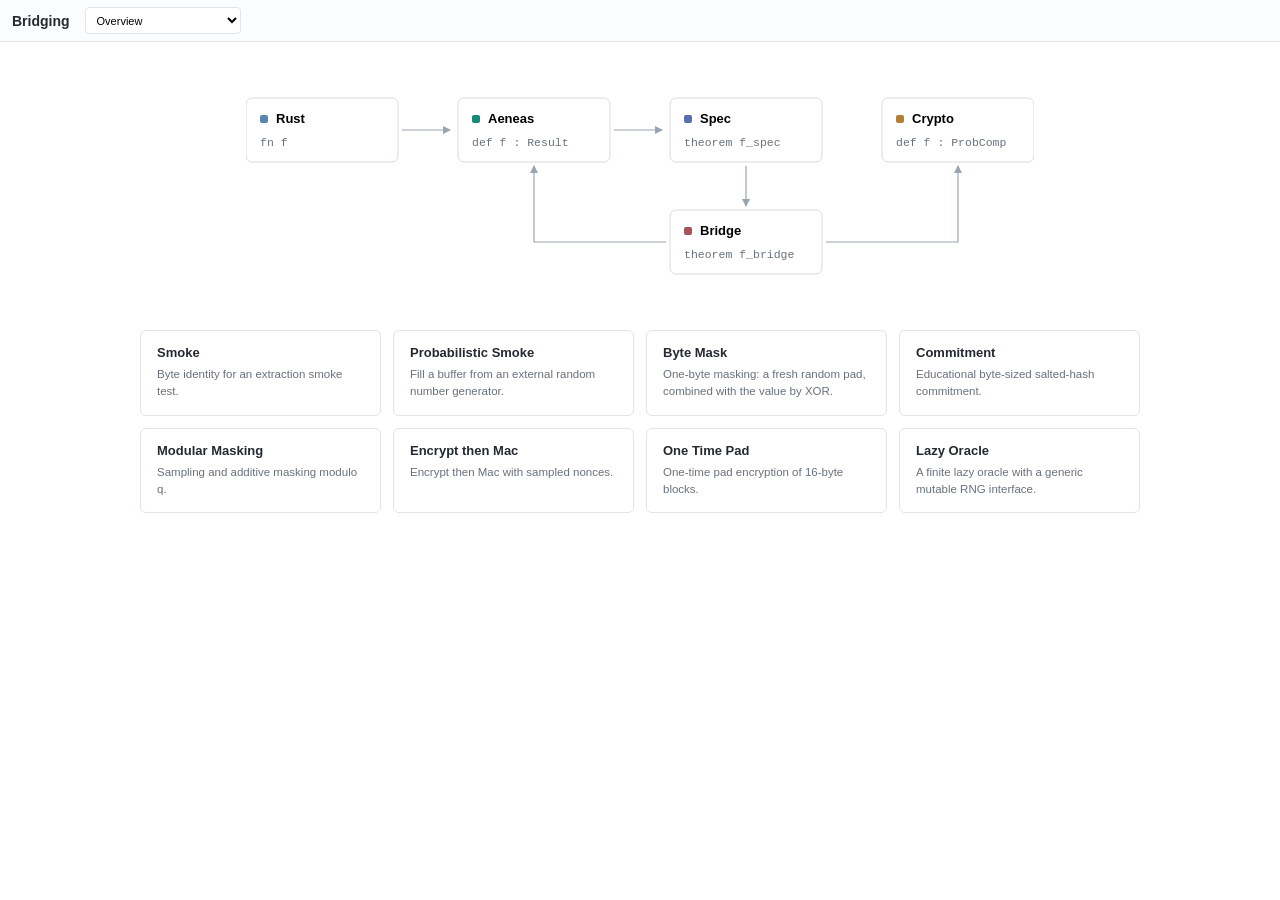
==== commit 397415bf: "Document the explorer page code and drop unused exports app.js, explorer-state.cjs and panel-state.c" ====
--- a/explorer/site/index.html
+++ b/explorer/site/index.html
@@ -1020,7 +1020,7 @@
   <dialog id="provenance-dialog" aria-labelledby="provenance-title"><div class="dialog-head"><h2 id="provenance-title">Source provenance</h2><button id="close-dialog" title="Close provenance">Close</button></div><div id="provenance-body"></div></dialog>
   <div id="toast" role="status" hidden></div>
   <noscript>This source explorer requires JavaScript. The original Rust and Lean files remain available alongside this page.</noscript>
-  <script type="application/json" id="source-data">{"defaultExample":null,"examples":[{"id":"Smoke","crate":"smoke","name":"Smoke","dir":"BridgingExamples/Smoke","rust":"BridgingExamples/Smoke/rust","aeneas":"BridgingExamples/Smoke/Aeneas.lean","module":"BridgingExamples.Smoke.Aeneas","translation":"BridgingExamples/Smoke/translation.json","provenance":"BridgingExamples/Smoke/provenance.json","files":{"BridgingExamples/Smoke/rust/src/lib.rs":{"path":"BridgingExamples/Smoke/rust/src/lib.rs","stage":"rust","support":false,"text":"//! Byte identity for an extraction smoke test.\n\n/// Return the input byte.\npub fn identity_byte(value: u8) -> u8 {\n    value\n}\n","sha256":"0147f6c687ff4be9a7c3bcec2f8eaf359f515d46a1906775e92ddf88fc2c54c4","language":"rust"},"BridgingExamples/Smoke/Aeneas.lean":{"path":"BridgingExamples/Smoke/Aeneas.lean","stage":"aeneas","support":false,"text":"-- THIS FILE WAS AUTOMATICALLY GENERATED BY AENEAS\n-- [smoke]\nmodule\npublic import Aeneas\n@[expose] public section\nopen Aeneas Aeneas.Std Result ControlFlow Error\nset_option linter.dupNamespace false\nset_option linter.hashCommand false\nset_option linter.unusedVariables false\nset_option linter.style.whitespace false\nset_option linter.style.setOption false\nset_option linter.style.longLine false\nset_option linter.internalConstructors false\n\n/- You can set the `maxHeartbeats` value with the `-max-heartbeats` CLI option -/\nset_option maxHeartbeats 1000000\n\n/- You can set the `maxRecDepth` value with the `-max-recdepth` CLI option -/\nset_option maxRecDepth 2048\n\nnamespace smoke\n\n/-- [smoke::identity_byte]:\n    Source: 'src/lib.rs', lines 4:0-6:1\n    Visibility: public -/\ndef identity_byte (value : Std.U8) : Result Std.U8 := do\n  ok value\n\nend smoke\n","sha256":"7124c4f2df1bf254be13c95a91eb9902906511def24d0bb52545c4c1087ac59d","language":"lean"},"BridgingExamples/Smoke/Bridge.lean":{"path":"BridgingExamples/Smoke/Bridge.lean","stage":"bridge","support":false,"text":"import BridgingExamples.Smoke.Spec\nimport BridgingExamples.Smoke.Crypto\nimport Common.Correspondence\n\nnamespace smoke.Bridge\n\nopen Aeneas.Std BridgingExamples\n\ntheorem identity_byte_bridge (x : U8) :\n    (pure (identity_byte x) : ProbComp _) =ᵈ\n    (do let y ← Crypto.identity_byte x\n        pure (Result.ok y)) :=\n  bridge_of_spec (Spec.identity_byte_spec x)\n\nend smoke.Bridge\n","sha256":"d3f1e0fdb279c5e358d934fb4aedcdaa6a42929fc54e64c7961b4a75a67fcff2","language":"lean"},"BridgingExamples/Smoke/Crypto.lean":{"path":"BridgingExamples/Smoke/Crypto.lean","stage":"crypto","support":false,"text":"import BridgingExamples.Smoke.Aeneas\nimport VCVio.OracleComp.ProbComp.Basic\n\nnamespace smoke.Crypto\n\ndef identity_byte (x : Aeneas.Std.U8) : ProbComp Aeneas.Std.U8 := pure x\n\nend smoke.Crypto\n","sha256":"553d3e7773bdcea7a034f0ca70c01b1009932f9a2c433f3128357bfd92249733","language":"lean"},"BridgingExamples/Smoke/Spec.lean":{"path":"BridgingExamples/Smoke/Spec.lean","stage":"spec","support":false,"text":"import BridgingExamples.Smoke.Aeneas\n\nnamespace smoke.Spec\n\nopen Aeneas Aeneas.Std\n\n@[step]\ntheorem identity_byte_spec (x : U8) : identity_byte x ⦃ y => y = x ⦄ := by\n  simp [identity_byte]\n\nend smoke.Spec\n","sha256":"2cf1e16af1542aaa0b823baa8121523df51369e35a6cda2c7bc2dc4a2ea3ec7e","language":"lean"}},"declarations":[{"typeReferences":["Aeneas.Std.U8","EvalDistEq","ProbComp","OracleComp.instEvalDistSemantics","Nat","unifSpec","OracleSpec.UniformAnswerMeasure.toAnswerMeasure","OracleSpec.UniformAnswerMeasure.unifSpec","PFunctor.FreeM.instMonad","OracleSpec.toPFunctor","Aeneas.Std.Result","Pure.pure","PFunctor.FreeM.instPure","smoke.identity_byte","Bind.bind","PFunctor.FreeM.instBind","smoke.Crypto.identity_byte","Aeneas.Std.Result.ok"],"type":"∀ (x : Aeneas.Std.U8),\n  pure (smoke.identity_byte x) =ᵈ do\n    let y ← smoke.Crypto.identity_byte x\n    pure (Aeneas.Std.Result.ok y)","start":9,"selection":9,"returnsProp":false,"proofRange":{"startByte":161,"endByte":203},"projectionOf":null,"name":"smoke.Bridge.identity_byte_bridge","module":"BridgingExamples.Smoke.Bridge","links":[],"kind":"theorem","isProof":true,"isFunction":true,"end":13,"axioms":["propext","Classical.choice","Quot.sound"],"file":"BridgingExamples/Smoke/Bridge.lean","stage":"bridge","opaqueDependencies":[],"status":"checked theorem"},{"typeReferences":["Aeneas.Std.U8","ProbComp"],"type":"Aeneas.Std.U8 → ProbComp Aeneas.Std.U8","start":6,"selection":6,"returnsProp":false,"proofRange":null,"projectionOf":null,"name":"smoke.Crypto.identity_byte","module":"BridgingExamples.Smoke.Crypto","links":[],"kind":"definition","isProof":false,"isFunction":true,"end":6,"axioms":[],"file":"BridgingExamples/Smoke/Crypto.lean","stage":"crypto","opaqueDependencies":[],"status":"definition"},{"typeReferences":["Aeneas.Std.U8","Aeneas.Std.WP.spec","smoke.identity_byte","Eq"],"type":"∀ (x : Aeneas.Std.U8), Aeneas.Std.WP.spec (smoke.identity_byte x) fun y => y = x","start":7,"selection":8,"returnsProp":false,"proofRange":{"startByte":84,"endByte":109},"projectionOf":null,"name":"smoke.Spec.identity_byte_spec","module":"BridgingExamples.Smoke.Spec","links":[],"kind":"theorem","isProof":true,"isFunction":true,"end":9,"axioms":["propext","Classical.choice","Quot.sound"],"file":"BridgingExamples/Smoke/Spec.lean","stage":"spec","opaqueDependencies":[],"status":"checked theorem"}],"items":[{"id":"identity_byte","name":"identity_byte","leanName":"smoke.identity_byte","category":"functions","opaque":false,"implementation":null,"parent":null,"rust":{"file":"BridgingExamples/Smoke/rust/src/lib.rs","start":4,"end":6},"aeneas":{"file":"BridgingExamples/Smoke/Aeneas.lean","start":23,"end":27},"spec":["smoke.Spec.identity_byte_spec"],"crypto":["smoke.Crypto.identity_byte"],"bridge":["smoke.Bridge.identity_byte_bridge"],"assumptions":[],"hypotheses":[]}],"extraction":"available","coverage":{"atoms":1,"functions":1,"spec":1,"crypto":1,"bridge":1,"checkedBridge":1},"revision":"89fb1f5004c565446fda76408f2a7998d7cb56eb","dirty":true,"repository":"https://github.com/sergiubur/bridging-examples","description":"Byte identity for an extraction smoke test.","versions":{"aeneas":"nightly-2026.10.26-da2b22e","charon":"0.1.299"},"external":[]},{"id":"ProbSmoke","crate":"prob_smoke","name":"Probabilistic Smoke","dir":"BridgingExamples/ProbSmoke","rust":"BridgingExamples/ProbSmoke/rust","aeneas":"BridgingExamples/ProbSmoke/Aeneas.lean","module":"BridgingExamples.ProbSmoke.Aeneas","translation":"BridgingExamples/ProbSmoke/translation.json","provenance":"BridgingExamples/ProbSmoke/provenance.json","files":{"BridgingExamples/ProbSmoke/rust/src/lib.rs":{"path":"BridgingExamples/ProbSmoke/rust/src/lib.rs","stage":"rust","support":false,"text":"//! Fill a buffer from an external random number generator.\n\nuse rand::RngCore;\n\n/// Fill the buffer with bytes from the generator.\npub fn fill_random\u003cR: RngCore>(rng: &mut R, buffer: &mut [u8]) {\n    rng.fill_bytes(buffer)\n}\n","sha256":"da058a037bacf0d7dbc18464d75503b165c7f5cbf34dadaa98984019ddf7165f","language":"rust"},"BridgingExamples/ProbSmoke/Aeneas.lean":{"path":"BridgingExamples/ProbSmoke/Aeneas.lean","stage":"aeneas","support":false,"text":"-- THIS FILE WAS AUTOMATICALLY GENERATED BY AENEAS\n-- [prob_smoke]\nmodule\npublic import Aeneas\n@[expose] public section\nopen Aeneas Aeneas.Std Result ControlFlow Error\nset_option linter.dupNamespace false\nset_option linter.hashCommand false\nset_option linter.unusedVariables false\nset_option linter.style.whitespace false\nset_option linter.style.setOption false\nset_option linter.style.longLine false\nset_option linter.internalConstructors false\n\n/- You can set the `maxHeartbeats` value with the `-max-heartbeats` CLI option -/\nset_option maxHeartbeats 1000000\n\n/- You can set the `maxRecDepth` value with the `-max-recdepth` CLI option -/\nset_option maxRecDepth 2048\n\nnamespace prob_smoke\n\n/-- Trait declaration: [rand_core::RngCore]\n    Source: '/cargo/registry/src/index.crates.io-1949cf8c6b5b557f/rand_core-0.9.5/src/lib.rs', lines 130:0-130:17\n    Name pattern: [rand_core::RngCore]\n    Visibility: public -/\n@[rust_trait \"rand_core::RngCore\"]\nstructure rand_core.RngCore (Self : Type _) where\n  next_u32 : Self → Result (Std.U32 × Self)\n  next_u64 : Self → Result (Std.U64 × Self)\n  fill_bytes : Self → Slice Std.U8 → Result (Self × (Slice Std.U8))\n\n/-- [prob_smoke::fill_random]:\n    Source: 'src/lib.rs', lines 6:0-8:1\n    Visibility: public -/\ndef fill_random\n  {R : Type _} (rand_coreRngCoreInst : rand_core.RngCore R) (rng : R)\n  (buffer : Slice Std.U8) :\n  Result (R × (Slice Std.U8))\n  := do\n  rand_coreRngCoreInst.fill_bytes rng buffer\n\nend prob_smoke\n","sha256":"30ba63f113bc80e467a4add4166cff695e81a1f6196a61b70bc359d9fbb27df7","language":"lean"}},"declarations":[],"items":[{"id":"fill_random","name":"fill_random","leanName":"prob_smoke.fill_random","category":"functions","opaque":false,"implementation":null,"parent":null,"rust":{"file":"BridgingExamples/ProbSmoke/rust/src/lib.rs","start":6,"end":8},"aeneas":{"file":"BridgingExamples/ProbSmoke/Aeneas.lean","start":33,"end":41},"spec":[],"crypto":[],"bridge":[],"assumptions":[],"hypotheses":[]}],"extraction":"available","coverage":{"atoms":1,"functions":1,"spec":0,"crypto":0,"bridge":0,"checkedBridge":0},"revision":"89fb1f5004c565446fda76408f2a7998d7cb56eb","dirty":true,"repository":"https://github.com/sergiubur/bridging-examples","description":"Fill a buffer from an external random number generator.","versions":{"aeneas":"nightly-2026.10.26-da2b22e","charon":"0.1.299"},"external":[{"name":"prob_smoke.rand_core.RngCore","category":"trait_decls"}]},{"id":"ByteMask","crate":"byte_mask","name":"Byte Mask","dir":"BridgingExamples/ByteMask","rust":"BridgingExamples/ByteMask/rust","aeneas":"BridgingExamples/ByteMask/Aeneas.lean","module":"BridgingExamples.ByteMask.Aeneas","translation":"BridgingExamples/ByteMask/translation.json","provenance":"BridgingExamples/ByteMask/provenance.json","files":{"BridgingExamples/ByteMask/rust/src/lib.rs":{"path":"BridgingExamples/ByteMask/rust/src/lib.rs","stage":"rust","support":false,"text":"//! One-byte masking: a fresh random pad, combined with the value by XOR.\n\nuse rand::RngCore;\n\n/// Mask a byte with a fresh pad. Returns the pad and the masked byte.\npub fn mask\u003cR: RngCore>(rng: &mut R, value: u8) -> (u8, u8) {\n    let mut pad = [0u8; 1];\n    rng.fill_bytes(&mut pad);\n    (pad[0], value ^ pad[0])\n}\n\n/// Remove the pad from a masked byte.\npub fn unmask(pad: u8, masked: u8) -> u8 {\n    masked ^ pad\n}\n","sha256":"0bec7854b7952e410ed5dfaa85d0ea04308b89e30414d93a6fe23bf981da4a73","language":"rust"},"BridgingExamples/ByteMask/Aeneas.lean":{"path":"BridgingExamples/ByteMask/Aeneas.lean","stage":"aeneas","support":false,"text":"-- THIS FILE WAS AUTOMATICALLY GENERATED BY AENEAS\n-- [byte_mask]\nmodule\npublic import Aeneas\n@[expose] public section\nopen Aeneas Aeneas.Std Result ControlFlow Error\nset_option linter.dupNamespace false\nset_option linter.hashCommand false\nset_option linter.unusedVariables false\nset_option linter.style.whitespace false\nset_option linter.style.setOption false\nset_option linter.style.longLine false\nset_option linter.internalConstructors false\n\n/- You can set the `maxHeartbeats` value with the `-max-heartbeats` CLI option -/\nset_option maxHeartbeats 1000000\n\n/- You can set the `maxRecDepth` value with the `-max-recdepth` CLI option -/\nset_option maxRecDepth 2048\n\nnamespace byte_mask\n\n/-- Trait declaration: [rand_core::RngCore]\n    Source: '/cargo/registry/src/index.crates.io-1949cf8c6b5b557f/rand_core-0.9.5/src/lib.rs', lines 130:0-130:17\n    Name pattern: [rand_core::RngCore]\n    Visibility: public -/\n@[rust_trait \"rand_core::RngCore\"]\nstructure rand_core.RngCore (Self : Type _) where\n  next_u32 : Self → Result (Std.U32 × Self)\n  next_u64 : Self → Result (Std.U64 × Self)\n  fill_bytes : Self → Slice Std.U8 → Result (Self × (Slice Std.U8))\n\n/-- [byte_mask::mask]:\n    Source: 'src/lib.rs', lines 6:0-10:1\n    Visibility: public -/\ndef mask\n  {R : Type _} (rand_coreRngCoreInst : rand_core.RngCore R) (rng : R)\n  (value : Std.U8) :\n  Result ((Std.U8 × Std.U8) × R)\n  := do\n  let pad := Array.repeat 1#usize 0#u8\n  let (s, to_slice_mut_back) ← lift (Array.to_slice_mut pad)\n  let (rng1, s1) ← rand_coreRngCoreInst.fill_bytes rng s\n  let pad1 := to_slice_mut_back s1\n  let i ← Array.index_usize pad1 0#usize\n  let i1 ← lift (value ^^^ i)\n  ok ((i, i1), rng1)\n\n/-- [byte_mask::unmask]:\n    Source: 'src/lib.rs', lines 13:0-15:1\n    Visibility: public -/\ndef unmask (pad : Std.U8) (masked : Std.U8) : Result Std.U8 := do\n  ok (masked ^^^ pad)\n\nend byte_mask\n","sha256":"eeac50f757e01a50b2f927ca10a1ae98b7c03ebb91f3909b11d6411bb448dfe6","language":"lean"}},"declarations":[],"items":[{"id":"mask","name":"mask","leanName":"byte_mask.mask","category":"functions","opaque":false,"implementation":null,"parent":null,"rust":{"file":"BridgingExamples/ByteMask/rust/src/lib.rs","start":6,"end":10},"aeneas":{"file":"BridgingExamples/ByteMask/Aeneas.lean","start":33,"end":47},"spec":[],"crypto":[],"bridge":[],"assumptions":[],"hypotheses":[]},{"id":"unmask","name":"unmask","leanName":"byte_mask.unmask","category":"functions","opaque":false,"implementation":null,"parent":null,"rust":{"file":"BridgingExamples/ByteMask/rust/src/lib.rs","start":13,"end":15},"aeneas":{"file":"BridgingExamples/ByteMask/Aeneas.lean","start":49,"end":53},"spec":[],"crypto":[],"bridge":[],"assumptions":[],"hypotheses":[]}],"extraction":"available","coverage":{"atoms":2,"functions":2,"spec":0,"crypto":0,"bridge":0,"checkedBridge":0},"revision":"89fb1f5004c565446fda76408f2a7998d7cb56eb","dirty":true,"repository":"https://github.com/sergiubur/bridging-examples","description":"One-byte masking: a fresh random pad, combined with the value by XOR.","versions":{"aeneas":"nightly-2026.10.26-da2b22e","charon":"0.1.299"},"external":[{"name":"byte_mask.rand_core.RngCore","category":"trait_decls"}]},{"id":"Commitment","crate":"commitment","name":"Commitment","dir":"BridgingExamples/Commitment","rust":"BridgingExamples/Commitment/rust","aeneas":"BridgingExamples/Commitment/Aeneas.lean","module":"BridgingExamples.Commitment.Aeneas","translation":"BridgingExamples/Commitment/translation.json","provenance":"BridgingExamples/Commitment/provenance.json","files":{"BridgingExamples/Commitment/rust/src/lib.rs":{"path":"BridgingExamples/Commitment/rust/src/lib.rs","stage":"rust","support":false,"text":"//! Educational byte-sized salted-hash commitment.\n//!\n//! The interfaces impose no randomness or cryptographic security guarantee.\n//! Correctness across commit and verify requires hash calls to terminate\n//! successfully and return one fixed function of message and salt.\n//! An immutable receiver alone does not establish this requirement.\n\npub trait ByteRng {\n    fn next_u8(&mut self) -> u8;\n}\n\npub trait ByteHash {\n    fn hash(&self, message: u8, salt: u8) -> u8;\n}\n\npub struct Opening {\n    pub message: u8,\n    pub salt: u8,\n}\n\npub fn commit\u003cH: ByteHash, R: ByteRng>(\n    hash: &H,\n    rng: &mut R,\n    message: u8,\n) -> (u8, Opening) {\n    let salt = rng.next_u8();\n    let commitment = hash.hash(message, salt);\n    (commitment, Opening { message, salt })\n}\n\npub fn verify\u003cH: ByteHash>(\n    hash: &H,\n    commitment: u8,\n    opening: &Opening,\n) -> bool {\n    commitment == hash.hash(opening.message, opening.salt)\n}\n","sha256":"7dcd24c68995a9c85c1303108666d463ff7cdb50cb0b98b403e1bfbf5d7ec64e","language":"rust"},"BridgingExamples/Commitment/Aeneas.lean":{"path":"BridgingExamples/Commitment/Aeneas.lean","stage":"aeneas","support":false,"text":"-- THIS FILE WAS AUTOMATICALLY GENERATED BY AENEAS\n-- [commitment]\nmodule\npublic import Aeneas\n@[expose] public section\nopen Aeneas Aeneas.Std Result ControlFlow Error\nset_option linter.dupNamespace false\nset_option linter.hashCommand false\nset_option linter.unusedVariables false\nset_option linter.style.whitespace false\nset_option linter.style.setOption false\nset_option linter.style.longLine false\nset_option linter.internalConstructors false\n\n/- You can set the `maxHeartbeats` value with the `-max-heartbeats` CLI option -/\nset_option maxHeartbeats 1000000\n\n/- You can set the `maxRecDepth` value with the `-max-recdepth` CLI option -/\nset_option maxRecDepth 2048\n\nnamespace commitment\n\n/-- Trait declaration: [commitment::ByteRng]\n    Source: 'src/lib.rs', lines 8:0-10:1\n    Visibility: public -/\nstructure ByteRng (Self : Type _) where\n  next_u8 : Self → Result (Std.U8 × Self)\n\n/-- Trait declaration: [commitment::ByteHash]\n    Source: 'src/lib.rs', lines 12:0-14:1\n    Visibility: public -/\nstructure ByteHash (Self : Type _) where\n  hash : Self → Std.U8 → Std.U8 → Result Std.U8\n\n/-- [commitment::Opening]\n    Source: 'src/lib.rs', lines 16:0-19:1\n    Visibility: public -/\nstructure Opening where\n  message : Std.U8\n  salt : Std.U8\n\n/-- [commitment::commit]:\n    Source: 'src/lib.rs', lines 21:0-29:1\n    Visibility: public -/\ndef commit\n  {H : Type _} {R : Type _} (ByteHashInst : ByteHash H) (ByteRngInst : ByteRng\n  R) (hash : H) (rng : R) (message : Std.U8) :\n  Result ((Std.U8 × Opening) × R)\n  := do\n  let (salt, rng1) ← ByteRngInst.next_u8 rng\n  let commitment ← ByteHashInst.hash hash message salt\n  ok ((commitment, { message, salt }), rng1)\n\n/-- [commitment::verify]:\n    Source: 'src/lib.rs', lines 31:0-37:1\n    Visibility: public -/\ndef verify\n  {H : Type _} (ByteHashInst : ByteHash H) (hash : H) (commitment : Std.U8)\n  (opening : Opening) :\n  Result Bool\n  := do\n  let i ← ByteHashInst.hash hash opening.message opening.salt\n  ok (commitment = i)\n\nend commitment\n","sha256":"4f535588733ec29808b1ec846d435134b2804f67280747f9be48001a95048a06","language":"lean"}},"declarations":[],"items":[{"id":"commit","name":"commit","leanName":"commitment.commit","category":"functions","opaque":false,"implementation":null,"parent":null,"rust":{"file":"BridgingExamples/Commitment/rust/src/lib.rs","start":21,"end":29},"aeneas":{"file":"BridgingExamples/Commitment/Aeneas.lean","start":42,"end":52},"spec":[],"crypto":[],"bridge":[],"assumptions":[],"hypotheses":[]},{"id":"verify","name":"verify","leanName":"commitment.verify","category":"functions","opaque":false,"implementation":null,"parent":null,"rust":{"file":"BridgingExamples/Commitment/rust/src/lib.rs","start":31,"end":37},"aeneas":{"file":"BridgingExamples/Commitment/Aeneas.lean","start":54,"end":63},"spec":[],"crypto":[],"bridge":[],"assumptions":[],"hypotheses":[]},{"id":"Opening","name":"Opening","leanName":"commitment.Opening","category":"types","implementation":null,"parent":null,"rust":{"file":"BridgingExamples/Commitment/rust/src/lib.rs","start":16,"end":19},"aeneas":{"file":"BridgingExamples/Commitment/Aeneas.lean","start":35,"end":40},"spec":[],"crypto":[],"bridge":[],"assumptions":[],"hypotheses":[]},{"id":"ByteRng","name":"ByteRng","leanName":"commitment.ByteRng","category":"trait_decls","implementation":null,"parent":null,"rust":{"file":"BridgingExamples/Commitment/rust/src/lib.rs","start":8,"end":10},"aeneas":{"file":"BridgingExamples/Commitment/Aeneas.lean","start":23,"end":27},"spec":[],"crypto":[],"bridge":[],"assumptions":[],"hypotheses":[]},{"id":"ByteRng.next_u8","name":"ByteRng.next_u8","leanName":"commitment.ByteRng.next_u8","category":"trait_methods","opaque":false,"implementation":null,"parent":null,"trait":"commitment.ByteRng","external":false,"rust":{"file":"BridgingExamples/Commitment/rust/src/lib.rs","start":9,"end":9},"aeneas":{"file":"BridgingExamples/Commitment/Aeneas.lean","start":27,"end":27},"spec":[],"crypto":[],"bridge":[],"assumptions":[],"hypotheses":[]},{"id":"ByteHash","name":"ByteHash","leanName":"commitment.ByteHash","category":"trait_decls","implementation":null,"parent":null,"rust":{"file":"BridgingExamples/Commitment/rust/src/lib.rs","start":12,"end":14},"aeneas":{"file":"BridgingExamples/Commitment/Aeneas.lean","start":29,"end":33},"spec":[],"crypto":[],"bridge":[],"assumptions":[],"hypotheses":[]},{"id":"ByteHash.hash","name":"ByteHash.hash","leanName":"commitment.ByteHash.hash","category":"trait_methods","opaque":false,"implementation":null,"parent":null,"trait":"commitment.ByteHash","external":false,"rust":{"file":"BridgingExamples/Commitment/rust/src/lib.rs","start":13,"end":13},"aeneas":{"file":"BridgingExamples/Commitment/Aeneas.lean","start":33,"end":33},"spec":[],"crypto":[],"bridge":[],"assumptions":[],"hypotheses":[]}],"extraction":"available","coverage":{"atoms":7,"functions":2,"spec":0,"crypto":0,"bridge":0,"checkedBridge":0},"revision":"89fb1f5004c565446fda76408f2a7998d7cb56eb","dirty":true,"repository":"https://github.com/sergiubur/bridging-examples","description":"Educational byte-sized salted-hash commitment.","versions":{"aeneas":"nightly-2026.10.26-da2b22e","charon":"0.1.299"},"external":[]},{"id":"ModularMasking","crate":"modular_masking","name":"Modular Masking","dir":"BridgingExamples/ModularMasking","rust":"BridgingExamples/ModularMasking/rust","aeneas":"BridgingExamples/ModularMasking/Aeneas.lean","module":"BridgingExamples.ModularMasking.Aeneas","translation":"BridgingExamples/ModularMasking/translation.json","provenance":"BridgingExamples/ModularMasking/provenance.json","files":{"BridgingExamples/ModularMasking/rust/src/lib.rs":{"path":"BridgingExamples/ModularMasking/rust/src/lib.rs","stage":"rust","support":false,"text":"//! Sampling and additive masking modulo q.\n\nuse rand::{Rng, RngCore};\n\n/// Sample an integer in 0..q.\npub fn sample_range\u003cR: RngCore>(rng: &mut R, q: u32) -> u32 {\n    rng.random_range(0..q)\n}\n\n/// Sample a residue modulo q.\npub fn random_field\u003cR: RngCore>(rng: &mut R, q: u32) -> u32 {\n    sample_range(rng, q)\n}\n\n/// Add the value and pad modulo q, using a 64-bit intermediate sum.\npub fn field_mask(q: u32, value: u32, pad: u32) -> u32 {\n    ((value as u64 + pad as u64) % q as u64) as u32\n}\n\n/// Sample a pad in 0..q and add it to the input modulo q.\npub fn random_mask\u003cR: RngCore>(rng: &mut R, q: u32, value: u32) -> u32 {\n    let pad = random_field(rng, q);\n    field_mask(q, value, pad)\n}\n","sha256":"c3536326c8ee697bc21983f551d7fc89ad61bc56542570c3cd538a896811a5a3","language":"rust"},"BridgingExamples/ModularMasking/Aeneas.lean":{"path":"BridgingExamples/ModularMasking/Aeneas.lean","stage":"aeneas","support":false,"text":"-- THIS FILE WAS AUTOMATICALLY GENERATED BY AENEAS\n-- [modular_masking]\nmodule\npublic import Aeneas\n@[expose] public section\nopen Aeneas Aeneas.Std Result ControlFlow Error\nset_option linter.dupNamespace false\nset_option linter.hashCommand false\nset_option linter.unusedVariables false\nset_option linter.style.whitespace false\nset_option linter.style.setOption false\nset_option linter.style.longLine false\nset_option linter.internalConstructors false\n\n/- You can set the `maxHeartbeats` value with the `-max-heartbeats` CLI option -/\nset_option maxHeartbeats 1000000\n\n/- You can set the `maxRecDepth` value with the `-max-recdepth` CLI option -/\nset_option maxRecDepth 2048\n\n/- You can remove the following line by using the CLI option `-all-computable`: -/\nnoncomputable section\n\nnamespace modular_masking\n\n/-- Trait declaration: [rand_core::RngCore]\n    Source: '/cargo/registry/src/index.crates.io-1949cf8c6b5b557f/rand_core-0.9.5/src/lib.rs', lines 130:0-130:17\n    Name pattern: [rand_core::RngCore]\n    Visibility: public -/\n@[rust_trait \"rand_core::RngCore\"]\nstructure rand_core.RngCore (Self : Type _) where\n  next_u32 : Self → Result (Std.U32 × Self)\n  next_u64 : Self → Result (Std.U64 × Self)\n  fill_bytes : Self → Slice Std.U8 → Result (Self × (Slice Std.U8))\n\n/-- [modular_masking::sample_range]:\n    Source: 'src/lib.rs', lines 6:0-8:1\n    Visibility: public -/\naxiom sample_range\n  {R : Type _} (rand_coreRngCoreInst : rand_core.RngCore R) :\n  R → Std.U32 → Result (Std.U32 × R)\n\n/-- [modular_masking::random_field]:\n    Source: 'src/lib.rs', lines 11:0-13:1\n    Visibility: public -/\ndef random_field\n  {R : Type _} (rand_coreRngCoreInst : rand_core.RngCore R) (rng : R)\n  (q : Std.U32) :\n  Result (Std.U32 × R)\n  := do\n  sample_range rand_coreRngCoreInst rng q\n\n/-- [modular_masking::field_mask]:\n    Source: 'src/lib.rs', lines 16:0-18:1\n    Visibility: public -/\ndef field_mask\n  (q : Std.U32) (value : Std.U32) (pad : Std.U32) : Result Std.U32 := do\n  let i ← lift (UScalar.cast .U64 value)\n  let i1 ← lift (UScalar.cast .U64 pad)\n  let i2 ← i + i1\n  let i3 ← lift (UScalar.cast .U64 q)\n  let i4 ← i2 % i3\n  ok (UScalar.cast .U32 i4)\n\n/-- [modular_masking::random_mask]:\n    Source: 'src/lib.rs', lines 21:0-24:1\n    Visibility: public -/\ndef random_mask\n  {R : Type _} (rand_coreRngCoreInst : rand_core.RngCore R) (rng : R)\n  (q : Std.U32) (value : Std.U32) :\n  Result (Std.U32 × R)\n  := do\n  let (pad, rng1) ← random_field rand_coreRngCoreInst rng q\n  let i ← field_mask q value pad\n  ok (i, rng1)\n\nend modular_masking\n","sha256":"c2c7f42fd053df4f4515d4200ea62075c9ab282a531dd0cb5d9f8d7ae1e77a86","language":"lean"}},"declarations":[],"items":[{"id":"sample_range","name":"sample_range","leanName":"modular_masking.sample_range","category":"functions","opaque":true,"implementation":null,"parent":null,"rust":{"file":"BridgingExamples/ModularMasking/rust/src/lib.rs","start":6,"end":8},"aeneas":{"file":"BridgingExamples/ModularMasking/Aeneas.lean","start":36,"end":41},"spec":[],"crypto":[],"bridge":[],"assumptions":[],"hypotheses":[]},{"id":"random_field","name":"random_field","leanName":"modular_masking.random_field","category":"functions","opaque":false,"implementation":null,"parent":null,"rust":{"file":"BridgingExamples/ModularMasking/rust/src/lib.rs","start":11,"end":13},"aeneas":{"file":"BridgingExamples/ModularMasking/Aeneas.lean","start":43,"end":51},"spec":[],"crypto":[],"bridge":[],"assumptions":[],"hypotheses":[]},{"id":"field_mask","name":"field_mask","leanName":"modular_masking.field_mask","category":"functions","opaque":false,"implementation":null,"parent":null,"rust":{"file":"BridgingExamples/ModularMasking/rust/src/lib.rs","start":16,"end":18},"aeneas":{"file":"BridgingExamples/ModularMasking/Aeneas.lean","start":53,"end":63},"spec":[],"crypto":[],"bridge":[],"assumptions":[],"hypotheses":[]},{"id":"random_mask","name":"random_mask","leanName":"modular_masking.random_mask","category":"functions","opaque":false,"implementation":null,"parent":null,"rust":{"file":"BridgingExamples/ModularMasking/rust/src/lib.rs","start":21,"end":24},"aeneas":{"file":"BridgingExamples/ModularMasking/Aeneas.lean","start":65,"end":75},"spec":[],"crypto":[],"bridge":[],"assumptions":[],"hypotheses":[]}],"extraction":"available","coverage":{"atoms":4,"functions":4,"spec":0,"crypto":0,"bridge":0,"checkedBridge":0},"revision":"89fb1f5004c565446fda76408f2a7998d7cb56eb","dirty":true,"repository":"https://github.com/sergiubur/bridging-examples","description":"Sampling and additive masking modulo q.","versions":{"aeneas":"nightly-2026.10.26-da2b22e","charon":"0.1.299"},"external":[{"name":"modular_masking.rand_core.RngCore","category":"trait_decls"}]},{"id":"EtM","crate":"etm_intro","name":"Encrypt then Mac","itemAliases":{"encrypt_randomized":"encrypt"},"dir":"BridgingExamples/EtM","rust":"BridgingExamples/EtM/rust","aeneas":"BridgingExamples/EtM/Aeneas.lean","module":"BridgingExamples.EtM.Aeneas","translation":"BridgingExamples/EtM/translation.json","provenance":"BridgingExamples/EtM/provenance.json","files":{"BridgingExamples/EtM/rust/src/lib.rs":{"path":"BridgingExamples/EtM/rust/src/lib.rs","stage":"rust","support":false,"text":"//! Encrypt then Mac with sampled nonces.\n\npub type Key = [u8; 32];\npub type Block = [u8; 16];\npub type Nonce = [u8; 12];\n\n/// A stateful source of key bytes. Uniformity and independence are separate assumptions.\npub trait KeyRng {\n    fn next_key(&mut self) -> Option\u003cKey>;\n}\n\n/// A stateful nonce source. Sampling does not guarantee distinct outputs.\npub trait NonceRng {\n    fn next_nonce(&mut self) -> Option\u003cNonce>;\n}\n\npub struct Keys {\n    pub enc_key: Key,\n    pub mac_key: Key,\n}\n\npub fn keygen\u003cR: KeyRng>(rng: &mut R) -> Option\u003cKeys> {\n    let enc_key = match rng.next_key() {\n        Some(key) => key,\n        None => return None,\n    };\n    let mac_key = match rng.next_key() {\n        Some(key) => key,\n        None => return None,\n    };\n    Some(Keys { enc_key, mac_key })\n}\n\npub trait Cipher {\n    fn encrypt(&self, key: &Key, nonce: &Nonce, message: &Block) -> Block;\n    fn decrypt(&self, key: &Key, nonce: &Nonce, ciphertext: &Block) -> Option\u003cBlock>;\n}\n\npub trait Mac {\n    fn authenticate(&self, key: &Key, nonce: &Nonce, ciphertext: &Block) -> Block;\n    fn verify(&self, key: &Key, nonce: &Nonce, ciphertext: &Block, tag: &Block) -> bool;\n}\n\npub struct Ciphertext {\n    pub nonce: Nonce,\n    pub body: Block,\n    pub tag: Block,\n}\n\n/// Draw a nonce, encrypt the message, and authenticate the nonce and ciphertext.\npub fn encrypt\u003cR: NonceRng, E: Cipher, M: Mac>(\n    rng: &mut R,\n    cipher: &E,\n    mac: &M,\n    enc_key: &Key,\n    mac_key: &Key,\n    message: &Block,\n) -> Option\u003cCiphertext> {\n    let nonce = match rng.next_nonce() {\n        Some(nonce) => nonce,\n        None => return None,\n    };\n    let body = cipher.encrypt(enc_key, &nonce, message);\n    let tag = mac.authenticate(mac_key, &nonce, &body);\n    Some(Ciphertext { nonce, body, tag })\n}\n\npub fn decrypt\u003cE: Cipher, M: Mac>(\n    cipher: &E,\n    mac: &M,\n    enc_key: &Key,\n    mac_key: &Key,\n    ciphertext: &Ciphertext,\n) -> Option\u003cBlock> {\n    if !mac.verify(\n        mac_key,\n        &ciphertext.nonce,\n        &ciphertext.body,\n        &ciphertext.tag,\n    ) {\n        return None;\n    }\n    cipher.decrypt(enc_key, &ciphertext.nonce, &ciphertext.body)\n}\n","sha256":"02b9a9373bca1cb9ca4e29edec9726cecb43954bc70992e7ada6e3d50445c6b4","language":"rust"},"BridgingExamples/EtM/Aeneas.lean":{"path":"BridgingExamples/EtM/Aeneas.lean","stage":"aeneas","support":false,"text":"-- THIS FILE WAS AUTOMATICALLY GENERATED BY AENEAS\n-- [etm_intro]\nmodule\npublic import Aeneas\n@[expose] public section\nopen Aeneas Aeneas.Std Result ControlFlow Error\nset_option linter.dupNamespace false\nset_option linter.hashCommand false\nset_option linter.unusedVariables false\nset_option linter.style.whitespace false\nset_option linter.style.setOption false\nset_option linter.style.longLine false\nset_option linter.internalConstructors false\n\n/- You can set the `maxHeartbeats` value with the `-max-heartbeats` CLI option -/\nset_option maxHeartbeats 1000000\n\n/- You can set the `maxRecDepth` value with the `-max-recdepth` CLI option -/\nset_option maxRecDepth 2048\n\nnamespace etm_intro\n\n/-- Trait declaration: [etm_intro::KeyRng]\n    Source: 'src/lib.rs', lines 8:0-10:1\n    Visibility: public -/\nstructure KeyRng (Self : Type _) where\n  next_key : Self → Result ((Option (Array Std.U8 32#usize)) × Self)\n\n/-- Trait declaration: [etm_intro::NonceRng]\n    Source: 'src/lib.rs', lines 13:0-15:1\n    Visibility: public -/\nstructure NonceRng (Self : Type _) where\n  next_nonce : Self → Result ((Option (Array Std.U8 12#usize)) × Self)\n\n/-- [etm_intro::Keys]\n    Source: 'src/lib.rs', lines 17:0-20:1\n    Visibility: public -/\nstructure Keys where\n  enc_key : Array Std.U8 32#usize\n  mac_key : Array Std.U8 32#usize\n\n/-- [etm_intro::keygen]:\n    Source: 'src/lib.rs', lines 22:0-32:1\n    Visibility: public -/\ndef keygen\n  {R : Type _} (KeyRngInst : KeyRng R) (rng : R) :\n  Result ((Option Keys) × R)\n  := do\n  let (o, rng1) ← KeyRngInst.next_key rng\n  match o with\n  | none => ok (none, rng1)\n  | some key =>\n    let (o1, rng2) ← KeyRngInst.next_key rng1\n    match o1 with\n    | none => ok (none, rng2)\n    | some key1 => ok (some { enc_key := key, mac_key := key1 }, rng2)\n\n/-- Trait declaration: [etm_intro::Cipher]\n    Source: 'src/lib.rs', lines 34:0-37:1\n    Visibility: public -/\nstructure Cipher (Self : Type _) where\n  encrypt : Self → Array Std.U8 32#usize → Array Std.U8 12#usize → Array\n    Std.U8 16#usize → Result (Array Std.U8 16#usize)\n  decrypt : Self → Array Std.U8 32#usize → Array Std.U8 12#usize → Array\n    Std.U8 16#usize → Result (Option (Array Std.U8 16#usize))\n\n/-- Trait declaration: [etm_intro::Mac]\n    Source: 'src/lib.rs', lines 39:0-42:1\n    Visibility: public -/\nstructure Mac (Self : Type _) where\n  authenticate : Self → Array Std.U8 32#usize → Array Std.U8 12#usize →\n    Array Std.U8 16#usize → Result (Array Std.U8 16#usize)\n  verify : Self → Array Std.U8 32#usize → Array Std.U8 12#usize → Array\n    Std.U8 16#usize → Array Std.U8 16#usize → Result Bool\n\n/-- [etm_intro::Ciphertext]\n    Source: 'src/lib.rs', lines 44:0-48:1\n    Visibility: public -/\nstructure Ciphertext where\n  nonce : Array Std.U8 12#usize\n  body : Array Std.U8 16#usize\n  tag : Array Std.U8 16#usize\n\n/-- [etm_intro::encrypt]:\n    Source: 'src/lib.rs', lines 51:0-66:1\n    Visibility: public -/\ndef encrypt\n  {R : Type _} {E : Type _} {M : Type _} (NonceRngInst : NonceRng R)\n  (CipherInst : Cipher E) (MacInst : Mac M) (rng : R) (cipher : E) (mac : M)\n  (enc_key : Array Std.U8 32#usize) (mac_key : Array Std.U8 32#usize)\n  (message : Array Std.U8 16#usize) :\n  Result ((Option Ciphertext) × R)\n  := do\n  let (o, rng1) ← NonceRngInst.next_nonce rng\n  match o with\n  | none => ok (none, rng1)\n  | some nonce =>\n    let body ← CipherInst.encrypt cipher enc_key nonce message\n    let tag ← MacInst.authenticate mac mac_key nonce body\n    ok (some { nonce, body, tag }, rng1)\n\n/-- [etm_intro::decrypt]:\n    Source: 'src/lib.rs', lines 68:0-84:1\n    Visibility: public -/\ndef decrypt\n  {E : Type _} {M : Type _} (CipherInst : Cipher E) (MacInst : Mac M)\n  (cipher : E) (mac : M) (enc_key : Array Std.U8 32#usize)\n  (mac_key : Array Std.U8 32#usize) (ciphertext : Ciphertext) :\n  Result (Option (Array Std.U8 16#usize))\n  := do\n  let b ←\n    MacInst.verify mac mac_key ciphertext.nonce ciphertext.body ciphertext.tag\n  if b\n  then CipherInst.decrypt cipher enc_key ciphertext.nonce ciphertext.body\n  else ok none\n\nend etm_intro\n","sha256":"64ba91f88c1f9757b7118569e78509eddcf04e74f17b73032564fd16c7301b17","language":"lean"}},"declarations":[],"items":[{"id":"keygen","name":"keygen","leanName":"etm_intro.keygen","category":"functions","opaque":false,"implementation":null,"parent":null,"rust":{"file":"BridgingExamples/EtM/rust/src/lib.rs","start":22,"end":32},"aeneas":{"file":"BridgingExamples/EtM/Aeneas.lean","start":42,"end":56},"spec":[],"crypto":[],"bridge":[],"assumptions":[],"hypotheses":[]},{"id":"encrypt","name":"encrypt","leanName":"etm_intro.encrypt","category":"functions","opaque":false,"implementation":null,"parent":null,"rust":{"file":"BridgingExamples/EtM/rust/src/lib.rs","start":51,"end":66},"aeneas":{"file":"BridgingExamples/EtM/Aeneas.lean","start":84,"end":100},"spec":[],"crypto":[],"bridge":[],"assumptions":[],"hypotheses":[]},{"id":"decrypt","name":"decrypt","leanName":"etm_intro.decrypt","category":"functions","opaque":false,"implementation":null,"parent":null,"rust":{"file":"BridgingExamples/EtM/rust/src/lib.rs","start":68,"end":84},"aeneas":{"file":"BridgingExamples/EtM/Aeneas.lean","start":102,"end":115},"spec":[],"crypto":[],"bridge":[],"assumptions":[],"hypotheses":[]},{"id":"Keys","name":"Keys","leanName":"etm_intro.Keys","category":"types","implementation":null,"parent":null,"rust":{"file":"BridgingExamples/EtM/rust/src/lib.rs","start":17,"end":20},"aeneas":{"file":"BridgingExamples/EtM/Aeneas.lean","start":35,"end":40},"spec":[],"crypto":[],"bridge":[],"assumptions":[],"hypotheses":[]},{"id":"Ciphertext","name":"Ciphertext","leanName":"etm_intro.Ciphertext","category":"types","implementation":null,"parent":null,"rust":{"file":"BridgingExamples/EtM/rust/src/lib.rs","start":44,"end":48},"aeneas":{"file":"BridgingExamples/EtM/Aeneas.lean","start":76,"end":82},"spec":[],"crypto":[],"bridge":[],"assumptions":[],"hypotheses":[]},{"id":"KeyRng","name":"KeyRng","leanName":"etm_intro.KeyRng","category":"trait_decls","implementation":null,"parent":null,"rust":{"file":"BridgingExamples/EtM/rust/src/lib.rs","start":8,"end":10},"aeneas":{"file":"BridgingExamples/EtM/Aeneas.lean","start":23,"end":27},"spec":[],"crypto":[],"bridge":[],"assumptions":[],"hypotheses":[]},{"id":"KeyRng.next_key","name":"KeyRng.next_key","leanName":"etm_intro.KeyRng.next_key","category":"trait_methods","opaque":false,"implementation":null,"parent":null,"trait":"etm_intro.KeyRng","external":false,"rust":{"file":"BridgingExamples/EtM/rust/src/lib.rs","start":9,"end":9},"aeneas":{"file":"BridgingExamples/EtM/Aeneas.lean","start":27,"end":27},"spec":[],"crypto":[],"bridge":[],"assumptions":[],"hypotheses":[]},{"id":"NonceRng","name":"NonceRng","leanName":"etm_intro.NonceRng","category":"trait_decls","implementation":null,"parent":null,"rust":{"file":"BridgingExamples/EtM/rust/src/lib.rs","start":13,"end":15},"aeneas":{"file":"BridgingExamples/EtM/Aeneas.lean","start":29,"end":33},"spec":[],"crypto":[],"bridge":[],"assumptions":[],"hypotheses":[]},{"id":"NonceRng.next_nonce","name":"NonceRng.next_nonce","leanName":"etm_intro.NonceRng.next_nonce","category":"trait_methods","opaque":false,"implementation":null,"parent":null,"trait":"etm_intro.NonceRng","external":false,"rust":{"file":"BridgingExamples/EtM/rust/src/lib.rs","start":14,"end":14},"aeneas":{"file":"BridgingExamples/EtM/Aeneas.lean","start":33,"end":33},"spec":[],"crypto":[],"bridge":[],"assumptions":[],"hypotheses":[]},{"id":"Cipher","name":"Cipher","leanName":"etm_intro.Cipher","category":"trait_decls","implementation":null,"parent":null,"rust":{"file":"BridgingExamples/EtM/rust/src/lib.rs","start":34,"end":37},"aeneas":{"file":"BridgingExamples/EtM/Aeneas.lean","start":58,"end":65},"spec":[],"crypto":[],"bridge":[],"assumptions":[],"hypotheses":[]},{"id":"Cipher.encrypt","name":"Cipher.encrypt","leanName":"etm_intro.Cipher.encrypt","category":"trait_methods","opaque":false,"implementation":null,"parent":null,"trait":"etm_intro.Cipher","external":false,"rust":{"file":"BridgingExamples/EtM/rust/src/lib.rs","start":35,"end":35},"aeneas":{"file":"BridgingExamples/EtM/Aeneas.lean","start":62,"end":62},"spec":[],"crypto":[],"bridge":[],"assumptions":[],"hypotheses":[]},{"id":"Cipher.decrypt","name":"Cipher.decrypt","leanName":"etm_intro.Cipher.decrypt","category":"trait_methods","opaque":false,"implementation":null,"parent":null,"trait":"etm_intro.Cipher","external":false,"rust":{"file":"BridgingExamples/EtM/rust/src/lib.rs","start":36,"end":36},"aeneas":{"file":"BridgingExamples/EtM/Aeneas.lean","start":64,"end":64},"spec":[],"crypto":[],"bridge":[],"assumptions":[],"hypotheses":[]},{"id":"Mac","name":"Mac","leanName":"etm_intro.Mac","category":"trait_decls","implementation":null,"parent":null,"rust":{"file":"BridgingExamples/EtM/rust/src/lib.rs","start":39,"end":42},"aeneas":{"file":"BridgingExamples/EtM/Aeneas.lean","start":67,"end":74},"spec":[],"crypto":[],"bridge":[],"assumptions":[],"hypotheses":[]},{"id":"Mac.authenticate","name":"Mac.authenticate","leanName":"etm_intro.Mac.authenticate","category":"trait_methods","opaque":false,"implementation":null,"parent":null,"trait":"etm_intro.Mac","external":false,"rust":{"file":"BridgingExamples/EtM/rust/src/lib.rs","start":40,"end":40},"aeneas":{"file":"BridgingExamples/EtM/Aeneas.lean","start":71,"end":71},"spec":[],"crypto":[],"bridge":[],"assumptions":[],"hypotheses":[]},{"id":"Mac.verify","name":"Mac.verify","leanName":"etm_intro.Mac.verify","category":"trait_methods","opaque":false,"implementation":null,"parent":null,"trait":"etm_intro.Mac","external":false,"rust":{"file":"BridgingExamples/EtM/rust/src/lib.rs","start":41,"end":41},"aeneas":{"file":"BridgingExamples/EtM/Aeneas.lean","start":73,"end":73},"spec":[],"crypto":[],"bridge":[],"assumptions":[],"hypotheses":[]}],"extraction":"available","coverage":{"atoms":15,"functions":3,"spec":0,"crypto":0,"bridge":0,"checkedBridge":0},"revision":"89fb1f5004c565446fda76408f2a7998d7cb56eb","dirty":true,"repository":"https://github.com/sergiubur/bridging-examples","description":"Encrypt then Mac with sampled nonces.","versions":{"aeneas":"nightly-2026.10.26-da2b22e","charon":"0.1.299"},"external":[]},{"id":"OneTimePad","crate":"one_time_pad","name":"One Time Pad","dir":"BridgingExamples/OneTimePad","rust":"BridgingExamples/OneTimePad/rust","aeneas":"BridgingExamples/OneTimePad/Aeneas.lean","module":"BridgingExamples.OneTimePad.Aeneas","translation":"BridgingExamples/OneTimePad/translation.json","provenance":"BridgingExamples/OneTimePad/provenance.json","files":{"BridgingExamples/OneTimePad/rust/src/lib.rs":{"path":"BridgingExamples/OneTimePad/rust/src/lib.rs","stage":"rust","support":false,"text":"//! One-time pad encryption of 16-byte blocks.\n\nuse rand::CryptoRng;\n\npub type Block = [u8; 16];\npub type Key = [u8; 16];\n\n/// Fill a 16-byte key with RNG output.\npub fn sample_key\u003cR: CryptoRng>(rng: &mut R) -> Key {\n    let mut key = [0u8; 16];\n    rng.fill_bytes(&mut key);\n    key\n}\n\npub fn keygen\u003cR: CryptoRng>(rng: &mut R) -> Option\u003cKey> {\n    Some(sample_key(rng))\n}\n\npub fn encrypt(key: &Key, message: &Block) -> Block {\n    let mut ciphertext = [0u8; 16];\n    let mut i = 0;\n    while i \u003c 16 {\n        ciphertext[i] = key[i] ^ message[i];\n        i += 1;\n    }\n    ciphertext\n}\n\npub fn decrypt(key: &Key, ciphertext: &Block) -> Block {\n    encrypt(key, ciphertext)\n}\n","sha256":"ccca8cb627a9339038f600530757a401d021417b1aed7dd0b4308cad64595674","language":"rust"},"BridgingExamples/OneTimePad/Aeneas.lean":{"path":"BridgingExamples/OneTimePad/Aeneas.lean","stage":"aeneas","support":false,"text":"-- THIS FILE WAS AUTOMATICALLY GENERATED BY AENEAS\n-- [one_time_pad]\nmodule\npublic import Aeneas\n@[expose] public section\nopen Aeneas Aeneas.Std Result ControlFlow Error\nset_option linter.dupNamespace false\nset_option linter.hashCommand false\nset_option linter.unusedVariables false\nset_option linter.style.whitespace false\nset_option linter.style.setOption false\nset_option linter.style.longLine false\nset_option linter.internalConstructors false\n\n/- You can set the `maxHeartbeats` value with the `-max-heartbeats` CLI option -/\nset_option maxHeartbeats 1000000\n\n/- You can set the `maxRecDepth` value with the `-max-recdepth` CLI option -/\nset_option maxRecDepth 2048\n\nnamespace one_time_pad\n\n/-- Trait declaration: [rand_core::RngCore]\n    Source: '/cargo/registry/src/index.crates.io-1949cf8c6b5b557f/rand_core-0.9.5/src/lib.rs', lines 130:0-130:17\n    Name pattern: [rand_core::RngCore]\n    Visibility: public -/\n@[rust_trait \"rand_core::RngCore\"]\nstructure rand_core.RngCore (Self : Type _) where\n  next_u32 : Self → Result (Std.U32 × Self)\n  next_u64 : Self → Result (Std.U64 × Self)\n  fill_bytes : Self → Slice Std.U8 → Result (Self × (Slice Std.U8))\n\n/-- Trait declaration: [rand_core::CryptoRng]\n    Source: '/cargo/registry/src/index.crates.io-1949cf8c6b5b557f/rand_core-0.9.5/src/lib.rs', lines 204:0-204:28\n    Name pattern: [rand_core::CryptoRng]\n    Visibility: public -/\n@[rust_trait \"rand_core::CryptoRng\" (parentClauses := [\"RngCoreInst\"])]\nstructure rand_core.CryptoRng (Self : Type _) where\n  RngCoreInst : rand_core.RngCore Self\n\n/-- [one_time_pad::sample_key]:\n    Source: 'src/lib.rs', lines 9:0-13:1\n    Visibility: public -/\ndef sample_key\n  {R : Type _} (rand_coreCryptoRngInst : rand_core.CryptoRng R) (rng : R) :\n  Result ((Array Std.U8 16#usize) × R)\n  := do\n  let key := Array.repeat 16#usize 0#u8\n  let (s, to_slice_mut_back) ← lift (Array.to_slice_mut key)\n  let (rng1, s1) ← rand_coreCryptoRngInst.RngCoreInst.fill_bytes rng s\n  let key1 := to_slice_mut_back s1\n  ok (key1, rng1)\n\n/-- [one_time_pad::keygen]:\n    Source: 'src/lib.rs', lines 15:0-17:1\n    Visibility: public -/\ndef keygen\n  {R : Type _} (rand_coreCryptoRngInst : rand_core.CryptoRng R) (rng : R) :\n  Result ((Option (Array Std.U8 16#usize)) × R)\n  := do\n  let (a, rng1) ← sample_key rand_coreCryptoRngInst rng\n  ok (some a, rng1)\n\n/-- [one_time_pad::encrypt]: loop body 0:\n    Source: 'src/lib.rs', lines 22:4-25:5\n    Visibility: public -/\n@[rust_loop_body]\ndef encrypt_loop.body\n  (key : Array Std.U8 16#usize) (message : Array Std.U8 16#usize)\n  (ciphertext : Array Std.U8 16#usize) (i : Std.Usize) :\n  Result (ControlFlow ((Array Std.U8 16#usize) × Std.Usize) (Array Std.U8\n    16#usize))\n  := do\n  if i \u003c 16#usize\n  then\n    let i1 ← Array.index_usize key i\n    let i2 ← Array.index_usize message i\n    let i3 ← lift (i1 ^^^ i2)\n    let a ← Array.update ciphertext i i3\n    let i4 ← i + 1#usize\n    ok (cont (a, i4))\n  else ok (done ciphertext)\n\n/-- [one_time_pad::encrypt]: loop 0:\n    Source: 'src/lib.rs', lines 22:4-25:5\n    Visibility: public -/\n@[rust_loop]\ndef encrypt_loop\n  (key : Array Std.U8 16#usize) (message : Array Std.U8 16#usize)\n  (ciphertext : Array Std.U8 16#usize) (i : Std.Usize) :\n  Result (Array Std.U8 16#usize)\n  := do\n  loop\n    (fun (ciphertext1, i1) => encrypt_loop.body key message ciphertext1 i1)\n    (ciphertext, i)\n\n/-- [one_time_pad::encrypt]:\n    Source: 'src/lib.rs', lines 19:0-27:1\n    Visibility: public -/\ndef encrypt\n  (key : Array Std.U8 16#usize) (message : Array Std.U8 16#usize) :\n  Result (Array Std.U8 16#usize)\n  := do\n  let ciphertext := Array.repeat 16#usize 0#u8\n  encrypt_loop key message ciphertext 0#usize\n\n/-- [one_time_pad::decrypt]:\n    Source: 'src/lib.rs', lines 29:0-31:1\n    Visibility: public -/\ndef decrypt\n  (key : Array Std.U8 16#usize) (ciphertext : Array Std.U8 16#usize) :\n  Result (Array Std.U8 16#usize)\n  := do\n  encrypt key ciphertext\n\nend one_time_pad\n","sha256":"eda479d1749b5a8d2227aa20a5d7e1f6e8f313554649e25e4f9a9c079ba8e0a2","language":"lean"}},"declarations":[],"items":[{"id":"sample_key","name":"sample_key","leanName":"one_time_pad.sample_key","category":"functions","opaque":false,"implementation":null,"parent":null,"rust":{"file":"BridgingExamples/OneTimePad/rust/src/lib.rs","start":9,"end":13},"aeneas":{"file":"BridgingExamples/OneTimePad/Aeneas.lean","start":41,"end":52},"spec":[],"crypto":[],"bridge":[],"assumptions":[],"hypotheses":[]},{"id":"keygen","name":"keygen","leanName":"one_time_pad.keygen","category":"functions","opaque":false,"implementation":null,"parent":null,"rust":{"file":"BridgingExamples/OneTimePad/rust/src/lib.rs","start":15,"end":17},"aeneas":{"file":"BridgingExamples/OneTimePad/Aeneas.lean","start":54,"end":62},"spec":[],"crypto":[],"bridge":[],"assumptions":[],"hypotheses":[]},{"id":"encrypt_loop.body","name":"encrypt_loop.body","leanName":"one_time_pad.encrypt_loop.body","category":"functions","opaque":false,"implementation":null,"parent":"one_time_pad.encrypt","rust":{"file":"BridgingExamples/OneTimePad/rust/src/lib.rs","start":22,"end":25},"aeneas":{"file":"BridgingExamples/OneTimePad/Aeneas.lean","start":64,"end":82},"spec":[],"crypto":[],"bridge":[],"assumptions":[],"hypotheses":[]},{"id":"encrypt_loop","name":"encrypt_loop","leanName":"one_time_pad.encrypt_loop","category":"functions","opaque":false,"implementation":null,"parent":"one_time_pad.encrypt","rust":{"file":"BridgingExamples/OneTimePad/rust/src/lib.rs","start":22,"end":25},"aeneas":{"file":"BridgingExamples/OneTimePad/Aeneas.lean","start":84,"end":95},"spec":[],"crypto":[],"bridge":[],"assumptions":[],"hypotheses":[]},{"id":"encrypt","name":"encrypt","leanName":"one_time_pad.encrypt","category":"functions","opaque":false,"implementation":null,"parent":null,"rust":{"file":"BridgingExamples/OneTimePad/rust/src/lib.rs","start":19,"end":27},"aeneas":{"file":"BridgingExamples/OneTimePad/Aeneas.lean","start":97,"end":105},"spec":[],"crypto":[],"bridge":[],"assumptions":[],"hypotheses":[]},{"id":"decrypt","name":"decrypt","leanName":"one_time_pad.decrypt","category":"functions","opaque":false,"implementation":null,"parent":null,"rust":{"file":"BridgingExamples/OneTimePad/rust/src/lib.rs","start":29,"end":31},"aeneas":{"file":"BridgingExamples/OneTimePad/Aeneas.lean","start":107,"end":114},"spec":[],"crypto":[],"bridge":[],"assumptions":[],"hypotheses":[]}],"extraction":"available","coverage":{"atoms":6,"functions":6,"spec":0,"crypto":0,"bridge":0,"checkedBridge":0},"revision":"89fb1f5004c565446fda76408f2a7998d7cb56eb","dirty":true,"repository":"https://github.com/sergiubur/bridging-examples","description":"One-time pad encryption of 16-byte blocks.","versions":{"aeneas":"nightly-2026.10.26-da2b22e","charon":"0.1.299"},"external":[{"name":"one_time_pad.rand_core.RngCore","category":"trait_decls"},{"name":"one_time_pad.rand_core.CryptoRng","category":"trait_decls"}]},{"id":"LazyOracle","crate":"lazy_oracle","name":"Lazy Oracle","dir":"BridgingExamples/LazyOracle","rust":"BridgingExamples/LazyOracle/rust","aeneas":"BridgingExamples/LazyOracle/Aeneas.lean","module":"BridgingExamples.LazyOracle.Aeneas","translation":"BridgingExamples/LazyOracle/translation.json","provenance":"BridgingExamples/LazyOracle/provenance.json","files":{"BridgingExamples/LazyOracle/rust/src/lib.rs":{"path":"BridgingExamples/LazyOracle/rust/src/lib.rs","stage":"rust","support":false,"text":"//! A finite lazy oracle with a generic mutable RNG interface.\n\n/// A source of bytes. This interface makes no randomness guarantee.\npub trait ByteRng {\n    fn next_u8(&mut self) -> u8;\n}\n\npub struct LazyOracle {\n    pub false_value: Option\u003cu8>,\n    pub true_value: Option\u003cu8>,\n}\n\nimpl LazyOracle {\n    pub fn new() -> Self {\n        Self {\n            false_value: None,\n            true_value: None,\n        }\n    }\n\n    pub fn query\u003cR: ByteRng>(&mut self, key: bool, rng: &mut R) -> u8 {\n        let cached = if key {\n            self.true_value\n        } else {\n            self.false_value\n        };\n        match cached {\n            Some(value) => value,\n            None => {\n                let value = rng.next_u8();\n                if key {\n                    self.true_value = Some(value);\n                } else {\n                    self.false_value = Some(value);\n                }\n                value\n            }\n        }\n    }\n}\n\n/// A deterministic fixture that consumes at most two supplied entropy bytes.\npub struct TwoByteRng {\n    pub next: Option\u003cu8>,\n    pub tail: Option\u003cu8>,\n}\n\nimpl TwoByteRng {\n    pub fn new(first: u8, second: u8) -> Self {\n        Self {\n            next: Some(first),\n            tail: Some(second),\n        }\n    }\n}\n\nimpl ByteRng for TwoByteRng {\n    fn next_u8(&mut self) -> u8 {\n        match self.next {\n            Some(value) => {\n                self.next = self.tail;\n                self.tail = None;\n                value\n            }\n            None => panic!(\"entropy exhausted\"),\n        }\n    }\n}\n","sha256":"d714f21aaafe77055944d67b376823ae39655ea602e7e6354edd9cef6ad9cd42","language":"rust"},"BridgingExamples/LazyOracle/Aeneas.lean":{"path":"BridgingExamples/LazyOracle/Aeneas.lean","stage":"aeneas","support":false,"text":"-- THIS FILE WAS AUTOMATICALLY GENERATED BY AENEAS\n-- [lazy_oracle]\nmodule\npublic import Aeneas\n@[expose] public section\nopen Aeneas Aeneas.Std Result ControlFlow Error\nset_option linter.dupNamespace false\nset_option linter.hashCommand false\nset_option linter.unusedVariables false\nset_option linter.style.whitespace false\nset_option linter.style.setOption false\nset_option linter.style.longLine false\nset_option linter.internalConstructors false\n\n/- You can set the `maxHeartbeats` value with the `-max-heartbeats` CLI option -/\nset_option maxHeartbeats 1000000\n\n/- You can set the `maxRecDepth` value with the `-max-recdepth` CLI option -/\nset_option maxRecDepth 2048\n\nnamespace lazy_oracle\n\n/-- Trait declaration: [lazy_oracle::ByteRng]\n    Source: 'src/lib.rs', lines 4:0-6:1\n    Visibility: public -/\nstructure ByteRng (Self : Type _) where\n  next_u8 : Self → Result (Std.U8 × Self)\n\n/-- [lazy_oracle::LazyOracle]\n    Source: 'src/lib.rs', lines 8:0-11:1\n    Visibility: public -/\nstructure LazyOracle where\n  false_value : Option Std.U8\n  true_value : Option Std.U8\n\n/-- [lazy_oracle::{lazy_oracle::LazyOracle}::new]:\n    Source: 'src/lib.rs', lines 14:4-19:5\n    Visibility: public -/\ndef LazyOracle.new : Result LazyOracle := do\n  ok { false_value := none, true_value := none }\n\n/-- [lazy_oracle::{lazy_oracle::LazyOracle}::query]:\n    Source: 'src/lib.rs', lines 21:4-39:5\n    Visibility: public -/\ndef LazyOracle.query\n  {R : Type _} (ByteRngInst : ByteRng R) (self : LazyOracle) (key : Bool)\n  (rng : R) :\n  Result (Std.U8 × LazyOracle × R)\n  := do\n  let cached ← if key\n                 then ok self.true_value\n                 else ok self.false_value\n  match cached with\n  | none =>\n    let (value, rng1) ← ByteRngInst.next_u8 rng\n    if key\n    then ok (value, { self with true_value := (some value) }, rng1)\n    else ok (value, { self with false_value := (some value) }, rng1)\n  | some value => ok (value, self, rng)\n\n/-- [lazy_oracle::TwoByteRng]\n    Source: 'src/lib.rs', lines 43:0-46:1\n    Visibility: public -/\nstructure TwoByteRng where\n  next : Option Std.U8\n  tail : Option Std.U8\n\n/-- [lazy_oracle::{lazy_oracle::TwoByteRng}::new]:\n    Source: 'src/lib.rs', lines 49:4-54:5\n    Visibility: public -/\ndef TwoByteRng.new (first : Std.U8) (second : Std.U8) : Result TwoByteRng := do\n  ok { next := (some first), tail := (some second) }\n\n/-- [lazy_oracle::{impl lazy_oracle::ByteRng for lazy_oracle::TwoByteRng}::next_u8]:\n    Source: 'src/lib.rs', lines 58:4-67:5\n    Visibility: public -/\ndef TwoByteRng.Insts.Lazy_oracleByteRng.next_u8\n  (self : TwoByteRng) : Result (Std.U8 × TwoByteRng) := do\n  match self.next with\n  | none => fail panic\n  | some value => ok (value, { next := self.tail, tail := none })\n\n/-- Trait implementation: [lazy_oracle::{impl lazy_oracle::ByteRng for lazy_oracle::TwoByteRng}]\n    Source: 'src/lib.rs', lines 57:0-68:1 -/\n@[reducible]\ndef TwoByteRng.Insts.Lazy_oracleByteRng : ByteRng TwoByteRng := {\n  next_u8 := TwoByteRng.Insts.Lazy_oracleByteRng.next_u8\n}\n\nend lazy_oracle\n","sha256":"95a47701bb082b36ce1aed9d75d4a387837aaf7a90e8739938f3090d2854eaaf","language":"lean"}},"declarations":[],"items":[{"id":"LazyOracle.new","name":"LazyOracle.new","leanName":"lazy_oracle.LazyOracle.new","category":"functions","opaque":false,"implementation":null,"parent":null,"rust":{"file":"BridgingExamples/LazyOracle/rust/src/lib.rs","start":14,"end":19},"aeneas":{"file":"BridgingExamples/LazyOracle/Aeneas.lean","start":36,"end":40},"spec":[],"crypto":[],"bridge":[],"assumptions":[],"hypotheses":[]},{"id":"LazyOracle.query","name":"LazyOracle.query","leanName":"lazy_oracle.LazyOracle.query","category":"functions","opaque":false,"implementation":null,"parent":null,"rust":{"file":"BridgingExamples/LazyOracle/rust/src/lib.rs","start":21,"end":39},"aeneas":{"file":"BridgingExamples/LazyOracle/Aeneas.lean","start":42,"end":59},"spec":[],"crypto":[],"bridge":[],"assumptions":[],"hypotheses":[]},{"id":"TwoByteRng.new","name":"TwoByteRng.new","leanName":"lazy_oracle.TwoByteRng.new","category":"functions","opaque":false,"implementation":null,"parent":null,"rust":{"file":"BridgingExamples/LazyOracle/rust/src/lib.rs","start":49,"end":54},"aeneas":{"file":"BridgingExamples/LazyOracle/Aeneas.lean","start":68,"end":72},"spec":[],"crypto":[],"bridge":[],"assumptions":[],"hypotheses":[]},{"id":"TwoByteRng.Insts.Lazy_oracleByteRng.next_u8","name":"TwoByteRng.Insts.Lazy_oracleByteRng.next_u8","leanName":"lazy_oracle.TwoByteRng.Insts.Lazy_oracleByteRng.next_u8","category":"functions","opaque":false,"implementation":"lazy_oracle.TwoByteRng.Insts.Lazy_oracleByteRng","parent":null,"rust":{"file":"BridgingExamples/LazyOracle/rust/src/lib.rs","start":58,"end":67},"aeneas":{"file":"BridgingExamples/LazyOracle/Aeneas.lean","start":74,"end":81},"spec":[],"crypto":[],"bridge":[],"assumptions":[],"hypotheses":[]},{"id":"LazyOracle","name":"LazyOracle","leanName":"lazy_oracle.LazyOracle","category":"types","implementation":null,"parent":null,"rust":{"file":"BridgingExamples/LazyOracle/rust/src/lib.rs","start":8,"end":11},"aeneas":{"file":"BridgingExamples/LazyOracle/Aeneas.lean","start":29,"end":34},"spec":[],"crypto":[],"bridge":[],"assumptions":[],"hypotheses":[]},{"id":"TwoByteRng","name":"TwoByteRng","leanName":"lazy_oracle.TwoByteRng","category":"types","implementation":null,"parent":null,"rust":{"file":"BridgingExamples/LazyOracle/rust/src/lib.rs","start":43,"end":46},"aeneas":{"file":"BridgingExamples/LazyOracle/Aeneas.lean","start":61,"end":66},"spec":[],"crypto":[],"bridge":[],"assumptions":[],"hypotheses":[]},{"id":"ByteRng","name":"ByteRng","leanName":"lazy_oracle.ByteRng","category":"trait_decls","implementation":null,"parent":null,"rust":{"file":"BridgingExamples/LazyOracle/rust/src/lib.rs","start":4,"end":6},"aeneas":{"file":"BridgingExamples/LazyOracle/Aeneas.lean","start":23,"end":27},"spec":[],"crypto":[],"bridge":[],"assumptions":[],"hypotheses":[]},{"id":"ByteRng.next_u8","name":"ByteRng.next_u8","leanName":"lazy_oracle.ByteRng.next_u8","category":"trait_methods","opaque":false,"implementation":null,"parent":null,"trait":"lazy_oracle.ByteRng","external":false,"rust":{"file":"BridgingExamples/LazyOracle/rust/src/lib.rs","start":5,"end":5},"aeneas":{"file":"BridgingExamples/LazyOracle/Aeneas.lean","start":27,"end":27},"spec":[],"crypto":[],"bridge":[],"assumptions":[],"hypotheses":[]},{"id":"TwoByteRng.Insts.Lazy_oracleByteRng","name":"TwoByteRng.Insts.Lazy_oracleByteRng","leanName":"lazy_oracle.TwoByteRng.Insts.Lazy_oracleByteRng","category":"trait_impls","implementation":null,"parent":null,"rust":{"file":"BridgingExamples/LazyOracle/rust/src/lib.rs","start":57,"end":68},"aeneas":{"file":"BridgingExamples/LazyOracle/Aeneas.lean","start":83,"end":88},"spec":[],"crypto":[],"bridge":[],"assumptions":[],"hypotheses":[]}],"extraction":"available","coverage":{"atoms":9,"functions":4,"spec":0,"crypto":0,"bridge":0,"checkedBridge":0},"revision":"89fb1f5004c565446fda76408f2a7998d7cb56eb","dirty":true,"repository":"https://github.com/sergiubur/bridging-examples","description":"A finite lazy oracle with a generic mutable RNG interface.","versions":{"aeneas":"nightly-2026.10.26-da2b22e","charon":"0.1.299"},"external":[]}],"lean":"leanprover/lean4:v4.35.0","references":[{"path":"VCVio/OracleComp/ProbComp.lean","url":"https://github.com/Verified-zkEVM/VCVio/blob/2567392aabfcf1c29a8a7958e4f750829952d83f/VCVio/OracleComp/ProbComp.lean"},{"path":"VCVio/EvalDist/EvalDistEq.lean","url":"https://github.com/Verified-zkEVM/VCVio/blob/2567392aabfcf1c29a8a7958e4f750829952d83f/VCVio/EvalDist/EvalDistEq.lean"},{"path":"VCVio/OracleComp/QueryTracking/RandomOracle/EagerTable.lean","url":"https://github.com/Verified-zkEVM/VCVio/blob/2567392aabfcf1c29a8a7958e4f750829952d83f/VCVio/OracleComp/QueryTracking/RandomOracle/EagerTable.lean"}]}</script>
+  <script type="application/json" id="source-data">{"defaultExample":null,"examples":[{"id":"Smoke","crate":"smoke","name":"Smoke","dir":"BridgingExamples/Smoke","rust":"BridgingExamples/Smoke/rust","aeneas":"BridgingExamples/Smoke/Aeneas.lean","module":"BridgingExamples.Smoke.Aeneas","translation":"BridgingExamples/Smoke/translation.json","provenance":"BridgingExamples/Smoke/provenance.json","files":{"BridgingExamples/Smoke/rust/src/lib.rs":{"path":"BridgingExamples/Smoke/rust/src/lib.rs","stage":"rust","support":false,"text":"//! Byte identity for an extraction smoke test.\n\n/// Return the input byte.\npub fn identity_byte(value: u8) -> u8 {\n    value\n}\n","sha256":"0147f6c687ff4be9a7c3bcec2f8eaf359f515d46a1906775e92ddf88fc2c54c4","language":"rust"},"BridgingExamples/Smoke/Aeneas.lean":{"path":"BridgingExamples/Smoke/Aeneas.lean","stage":"aeneas","support":false,"text":"-- THIS FILE WAS AUTOMATICALLY GENERATED BY AENEAS\n-- [smoke]\nmodule\npublic import Aeneas\n@[expose] public section\nopen Aeneas Aeneas.Std Result ControlFlow Error\nset_option linter.dupNamespace false\nset_option linter.hashCommand false\nset_option linter.unusedVariables false\nset_option linter.style.whitespace false\nset_option linter.style.setOption false\nset_option linter.style.longLine false\nset_option linter.internalConstructors false\n\n/- You can set the `maxHeartbeats` value with the `-max-heartbeats` CLI option -/\nset_option maxHeartbeats 1000000\n\n/- You can set the `maxRecDepth` value with the `-max-recdepth` CLI option -/\nset_option maxRecDepth 2048\n\nnamespace smoke\n\n/-- [smoke::identity_byte]:\n    Source: 'src/lib.rs', lines 4:0-6:1\n    Visibility: public -/\ndef identity_byte (value : Std.U8) : Result Std.U8 := do\n  ok value\n\nend smoke\n","sha256":"7124c4f2df1bf254be13c95a91eb9902906511def24d0bb52545c4c1087ac59d","language":"lean"},"BridgingExamples/Smoke/Bridge.lean":{"path":"BridgingExamples/Smoke/Bridge.lean","stage":"bridge","support":false,"text":"import BridgingExamples.Smoke.Spec\nimport BridgingExamples.Smoke.Crypto\nimport Common.Correspondence\n\nnamespace smoke.Bridge\n\nopen Aeneas.Std BridgingExamples\n\ntheorem identity_byte_bridge (x : U8) :\n    (pure (identity_byte x) : ProbComp _) =ᵈ\n    (do let y ← Crypto.identity_byte x\n        pure (Result.ok y)) :=\n  bridge_of_spec (Spec.identity_byte_spec x)\n\nend smoke.Bridge\n","sha256":"d3f1e0fdb279c5e358d934fb4aedcdaa6a42929fc54e64c7961b4a75a67fcff2","language":"lean"},"BridgingExamples/Smoke/Crypto.lean":{"path":"BridgingExamples/Smoke/Crypto.lean","stage":"crypto","support":false,"text":"import BridgingExamples.Smoke.Aeneas\nimport VCVio.OracleComp.ProbComp.Basic\n\nnamespace smoke.Crypto\n\ndef identity_byte (x : Aeneas.Std.U8) : ProbComp Aeneas.Std.U8 := pure x\n\nend smoke.Crypto\n","sha256":"553d3e7773bdcea7a034f0ca70c01b1009932f9a2c433f3128357bfd92249733","language":"lean"},"BridgingExamples/Smoke/Spec.lean":{"path":"BridgingExamples/Smoke/Spec.lean","stage":"spec","support":false,"text":"import BridgingExamples.Smoke.Aeneas\n\nnamespace smoke.Spec\n\nopen Aeneas Aeneas.Std\n\n@[step]\ntheorem identity_byte_spec (x : U8) : identity_byte x ⦃ y => y = x ⦄ := by\n  simp [identity_byte]\n\nend smoke.Spec\n","sha256":"2cf1e16af1542aaa0b823baa8121523df51369e35a6cda2c7bc2dc4a2ea3ec7e","language":"lean"}},"declarations":[{"typeReferences":["Aeneas.Std.U8","EvalDistEq","ProbComp","OracleComp.instEvalDistSemantics","Nat","unifSpec","OracleSpec.UniformAnswerMeasure.toAnswerMeasure","OracleSpec.UniformAnswerMeasure.unifSpec","PFunctor.FreeM.instMonad","OracleSpec.toPFunctor","Aeneas.Std.Result","Pure.pure","PFunctor.FreeM.instPure","smoke.identity_byte","Bind.bind","PFunctor.FreeM.instBind","smoke.Crypto.identity_byte","Aeneas.Std.Result.ok"],"type":"∀ (x : Aeneas.Std.U8),\n  pure (smoke.identity_byte x) =ᵈ do\n    let y ← smoke.Crypto.identity_byte x\n    pure (Aeneas.Std.Result.ok y)","start":9,"selection":9,"returnsProp":false,"proofRange":{"startByte":161,"endByte":203},"projectionOf":null,"name":"smoke.Bridge.identity_byte_bridge","module":"BridgingExamples.Smoke.Bridge","links":[],"kind":"theorem","isProof":true,"isFunction":true,"end":13,"axioms":["propext","Classical.choice","Quot.sound"],"file":"BridgingExamples/Smoke/Bridge.lean","stage":"bridge","opaqueDependencies":[],"status":"checked theorem"},{"typeReferences":["Aeneas.Std.U8","ProbComp"],"type":"Aeneas.Std.U8 → ProbComp Aeneas.Std.U8","start":6,"selection":6,"returnsProp":false,"proofRange":null,"projectionOf":null,"name":"smoke.Crypto.identity_byte","module":"BridgingExamples.Smoke.Crypto","links":[],"kind":"definition","isProof":false,"isFunction":true,"end":6,"axioms":[],"file":"BridgingExamples/Smoke/Crypto.lean","stage":"crypto","opaqueDependencies":[],"status":"definition"},{"typeReferences":["Aeneas.Std.U8","Aeneas.Std.WP.spec","smoke.identity_byte","Eq"],"type":"∀ (x : Aeneas.Std.U8), Aeneas.Std.WP.spec (smoke.identity_byte x) fun y => y = x","start":7,"selection":8,"returnsProp":false,"proofRange":{"startByte":84,"endByte":109},"projectionOf":null,"name":"smoke.Spec.identity_byte_spec","module":"BridgingExamples.Smoke.Spec","links":[],"kind":"theorem","isProof":true,"isFunction":true,"end":9,"axioms":["propext","Classical.choice","Quot.sound"],"file":"BridgingExamples/Smoke/Spec.lean","stage":"spec","opaqueDependencies":[],"status":"checked theorem"}],"items":[{"id":"identity_byte","name":"identity_byte","leanName":"smoke.identity_byte","category":"functions","opaque":false,"implementation":null,"parent":null,"rust":{"file":"BridgingExamples/Smoke/rust/src/lib.rs","start":4,"end":6},"aeneas":{"file":"BridgingExamples/Smoke/Aeneas.lean","start":23,"end":27},"spec":["smoke.Spec.identity_byte_spec"],"crypto":["smoke.Crypto.identity_byte"],"bridge":["smoke.Bridge.identity_byte_bridge"],"assumptions":[],"hypotheses":[]}],"extraction":"available","coverage":{"atoms":1,"functions":1,"spec":1,"crypto":1,"bridge":1,"checkedBridge":1},"revision":"1af37ee25a183b52df7f6a78dbf073bea54935fc","dirty":true,"repository":"https://github.com/sergiubur/bridging-examples","description":"Byte identity for an extraction smoke test.","versions":{"aeneas":"nightly-2026.10.26-da2b22e","charon":"0.1.299"},"external":[]},{"id":"ProbSmoke","crate":"prob_smoke","name":"Probabilistic Smoke","dir":"BridgingExamples/ProbSmoke","rust":"BridgingExamples/ProbSmoke/rust","aeneas":"BridgingExamples/ProbSmoke/Aeneas.lean","module":"BridgingExamples.ProbSmoke.Aeneas","translation":"BridgingExamples/ProbSmoke/translation.json","provenance":"BridgingExamples/ProbSmoke/provenance.json","files":{"BridgingExamples/ProbSmoke/rust/src/lib.rs":{"path":"BridgingExamples/ProbSmoke/rust/src/lib.rs","stage":"rust","support":false,"text":"//! Fill a buffer from an external random number generator.\n\nuse rand::RngCore;\n\n/// Fill the buffer with bytes from the generator.\npub fn fill_random\u003cR: RngCore>(rng: &mut R, buffer: &mut [u8]) {\n    rng.fill_bytes(buffer)\n}\n","sha256":"da058a037bacf0d7dbc18464d75503b165c7f5cbf34dadaa98984019ddf7165f","language":"rust"},"BridgingExamples/ProbSmoke/Aeneas.lean":{"path":"BridgingExamples/ProbSmoke/Aeneas.lean","stage":"aeneas","support":false,"text":"-- THIS FILE WAS AUTOMATICALLY GENERATED BY AENEAS\n-- [prob_smoke]\nmodule\npublic import Aeneas\n@[expose] public section\nopen Aeneas Aeneas.Std Result ControlFlow Error\nset_option linter.dupNamespace false\nset_option linter.hashCommand false\nset_option linter.unusedVariables false\nset_option linter.style.whitespace false\nset_option linter.style.setOption false\nset_option linter.style.longLine false\nset_option linter.internalConstructors false\n\n/- You can set the `maxHeartbeats` value with the `-max-heartbeats` CLI option -/\nset_option maxHeartbeats 1000000\n\n/- You can set the `maxRecDepth` value with the `-max-recdepth` CLI option -/\nset_option maxRecDepth 2048\n\nnamespace prob_smoke\n\n/-- Trait declaration: [rand_core::RngCore]\n    Source: '/cargo/registry/src/index.crates.io-1949cf8c6b5b557f/rand_core-0.9.5/src/lib.rs', lines 130:0-130:17\n    Name pattern: [rand_core::RngCore]\n    Visibility: public -/\n@[rust_trait \"rand_core::RngCore\"]\nstructure rand_core.RngCore (Self : Type _) where\n  next_u32 : Self → Result (Std.U32 × Self)\n  next_u64 : Self → Result (Std.U64 × Self)\n  fill_bytes : Self → Slice Std.U8 → Result (Self × (Slice Std.U8))\n\n/-- [prob_smoke::fill_random]:\n    Source: 'src/lib.rs', lines 6:0-8:1\n    Visibility: public -/\ndef fill_random\n  {R : Type _} (rand_coreRngCoreInst : rand_core.RngCore R) (rng : R)\n  (buffer : Slice Std.U8) :\n  Result (R × (Slice Std.U8))\n  := do\n  rand_coreRngCoreInst.fill_bytes rng buffer\n\nend prob_smoke\n","sha256":"30ba63f113bc80e467a4add4166cff695e81a1f6196a61b70bc359d9fbb27df7","language":"lean"}},"declarations":[],"items":[{"id":"fill_random","name":"fill_random","leanName":"prob_smoke.fill_random","category":"functions","opaque":false,"implementation":null,"parent":null,"rust":{"file":"BridgingExamples/ProbSmoke/rust/src/lib.rs","start":6,"end":8},"aeneas":{"file":"BridgingExamples/ProbSmoke/Aeneas.lean","start":33,"end":41},"spec":[],"crypto":[],"bridge":[],"assumptions":[],"hypotheses":[]}],"extraction":"available","coverage":{"atoms":1,"functions":1,"spec":0,"crypto":0,"bridge":0,"checkedBridge":0},"revision":"1af37ee25a183b52df7f6a78dbf073bea54935fc","dirty":true,"repository":"https://github.com/sergiubur/bridging-examples","description":"Fill a buffer from an external random number generator.","versions":{"aeneas":"nightly-2026.10.26-da2b22e","charon":"0.1.299"},"external":[{"name":"prob_smoke.rand_core.RngCore","category":"trait_decls"}]},{"id":"ByteMask","crate":"byte_mask","name":"Byte Mask","dir":"BridgingExamples/ByteMask","rust":"BridgingExamples/ByteMask/rust","aeneas":"BridgingExamples/ByteMask/Aeneas.lean","module":"BridgingExamples.ByteMask.Aeneas","translation":"BridgingExamples/ByteMask/translation.json","provenance":"BridgingExamples/ByteMask/provenance.json","files":{"BridgingExamples/ByteMask/rust/src/lib.rs":{"path":"BridgingExamples/ByteMask/rust/src/lib.rs","stage":"rust","support":false,"text":"//! One-byte masking: a fresh random pad, combined with the value by XOR.\n\nuse rand::RngCore;\n\n/// Mask a byte with a fresh pad. Returns the pad and the masked byte.\npub fn mask\u003cR: RngCore>(rng: &mut R, value: u8) -> (u8, u8) {\n    let mut pad = [0u8; 1];\n    rng.fill_bytes(&mut pad);\n    (pad[0], value ^ pad[0])\n}\n\n/// Remove the pad from a masked byte.\npub fn unmask(pad: u8, masked: u8) -> u8 {\n    masked ^ pad\n}\n","sha256":"0bec7854b7952e410ed5dfaa85d0ea04308b89e30414d93a6fe23bf981da4a73","language":"rust"},"BridgingExamples/ByteMask/Aeneas.lean":{"path":"BridgingExamples/ByteMask/Aeneas.lean","stage":"aeneas","support":false,"text":"-- THIS FILE WAS AUTOMATICALLY GENERATED BY AENEAS\n-- [byte_mask]\nmodule\npublic import Aeneas\n@[expose] public section\nopen Aeneas Aeneas.Std Result ControlFlow Error\nset_option linter.dupNamespace false\nset_option linter.hashCommand false\nset_option linter.unusedVariables false\nset_option linter.style.whitespace false\nset_option linter.style.setOption false\nset_option linter.style.longLine false\nset_option linter.internalConstructors false\n\n/- You can set the `maxHeartbeats` value with the `-max-heartbeats` CLI option -/\nset_option maxHeartbeats 1000000\n\n/- You can set the `maxRecDepth` value with the `-max-recdepth` CLI option -/\nset_option maxRecDepth 2048\n\nnamespace byte_mask\n\n/-- Trait declaration: [rand_core::RngCore]\n    Source: '/cargo/registry/src/index.crates.io-1949cf8c6b5b557f/rand_core-0.9.5/src/lib.rs', lines 130:0-130:17\n    Name pattern: [rand_core::RngCore]\n    Visibility: public -/\n@[rust_trait \"rand_core::RngCore\"]\nstructure rand_core.RngCore (Self : Type _) where\n  next_u32 : Self → Result (Std.U32 × Self)\n  next_u64 : Self → Result (Std.U64 × Self)\n  fill_bytes : Self → Slice Std.U8 → Result (Self × (Slice Std.U8))\n\n/-- [byte_mask::mask]:\n    Source: 'src/lib.rs', lines 6:0-10:1\n    Visibility: public -/\ndef mask\n  {R : Type _} (rand_coreRngCoreInst : rand_core.RngCore R) (rng : R)\n  (value : Std.U8) :\n  Result ((Std.U8 × Std.U8) × R)\n  := do\n  let pad := Array.repeat 1#usize 0#u8\n  let (s, to_slice_mut_back) ← lift (Array.to_slice_mut pad)\n  let (rng1, s1) ← rand_coreRngCoreInst.fill_bytes rng s\n  let pad1 := to_slice_mut_back s1\n  let i ← Array.index_usize pad1 0#usize\n  let i1 ← lift (value ^^^ i)\n  ok ((i, i1), rng1)\n\n/-- [byte_mask::unmask]:\n    Source: 'src/lib.rs', lines 13:0-15:1\n    Visibility: public -/\ndef unmask (pad : Std.U8) (masked : Std.U8) : Result Std.U8 := do\n  ok (masked ^^^ pad)\n\nend byte_mask\n","sha256":"eeac50f757e01a50b2f927ca10a1ae98b7c03ebb91f3909b11d6411bb448dfe6","language":"lean"}},"declarations":[],"items":[{"id":"mask","name":"mask","leanName":"byte_mask.mask","category":"functions","opaque":false,"implementation":null,"parent":null,"rust":{"file":"BridgingExamples/ByteMask/rust/src/lib.rs","start":6,"end":10},"aeneas":{"file":"BridgingExamples/ByteMask/Aeneas.lean","start":33,"end":47},"spec":[],"crypto":[],"bridge":[],"assumptions":[],"hypotheses":[]},{"id":"unmask","name":"unmask","leanName":"byte_mask.unmask","category":"functions","opaque":false,"implementation":null,"parent":null,"rust":{"file":"BridgingExamples/ByteMask/rust/src/lib.rs","start":13,"end":15},"aeneas":{"file":"BridgingExamples/ByteMask/Aeneas.lean","start":49,"end":53},"spec":[],"crypto":[],"bridge":[],"assumptions":[],"hypotheses":[]}],"extraction":"available","coverage":{"atoms":2,"functions":2,"spec":0,"crypto":0,"bridge":0,"checkedBridge":0},"revision":"1af37ee25a183b52df7f6a78dbf073bea54935fc","dirty":true,"repository":"https://github.com/sergiubur/bridging-examples","description":"One-byte masking: a fresh random pad, combined with the value by XOR.","versions":{"aeneas":"nightly-2026.10.26-da2b22e","charon":"0.1.299"},"external":[{"name":"byte_mask.rand_core.RngCore","category":"trait_decls"}]},{"id":"Commitment","crate":"commitment","name":"Commitment","dir":"BridgingExamples/Commitment","rust":"BridgingExamples/Commitment/rust","aeneas":"BridgingExamples/Commitment/Aeneas.lean","module":"BridgingExamples.Commitment.Aeneas","translation":"BridgingExamples/Commitment/translation.json","provenance":"BridgingExamples/Commitment/provenance.json","files":{"BridgingExamples/Commitment/rust/src/lib.rs":{"path":"BridgingExamples/Commitment/rust/src/lib.rs","stage":"rust","support":false,"text":"//! Educational byte-sized salted-hash commitment.\n//!\n//! The interfaces impose no randomness or cryptographic security guarantee.\n//! Correctness across commit and verify requires hash calls to terminate\n//! successfully and return one fixed function of message and salt.\n//! An immutable receiver alone does not establish this requirement.\n\npub trait ByteRng {\n    fn next_u8(&mut self) -> u8;\n}\n\npub trait ByteHash {\n    fn hash(&self, message: u8, salt: u8) -> u8;\n}\n\npub struct Opening {\n    pub message: u8,\n    pub salt: u8,\n}\n\npub fn commit\u003cH: ByteHash, R: ByteRng>(\n    hash: &H,\n    rng: &mut R,\n    message: u8,\n) -> (u8, Opening) {\n    let salt = rng.next_u8();\n    let commitment = hash.hash(message, salt);\n    (commitment, Opening { message, salt })\n}\n\npub fn verify\u003cH: ByteHash>(\n    hash: &H,\n    commitment: u8,\n    opening: &Opening,\n) -> bool {\n    commitment == hash.hash(opening.message, opening.salt)\n}\n","sha256":"7dcd24c68995a9c85c1303108666d463ff7cdb50cb0b98b403e1bfbf5d7ec64e","language":"rust"},"BridgingExamples/Commitment/Aeneas.lean":{"path":"BridgingExamples/Commitment/Aeneas.lean","stage":"aeneas","support":false,"text":"-- THIS FILE WAS AUTOMATICALLY GENERATED BY AENEAS\n-- [commitment]\nmodule\npublic import Aeneas\n@[expose] public section\nopen Aeneas Aeneas.Std Result ControlFlow Error\nset_option linter.dupNamespace false\nset_option linter.hashCommand false\nset_option linter.unusedVariables false\nset_option linter.style.whitespace false\nset_option linter.style.setOption false\nset_option linter.style.longLine false\nset_option linter.internalConstructors false\n\n/- You can set the `maxHeartbeats` value with the `-max-heartbeats` CLI option -/\nset_option maxHeartbeats 1000000\n\n/- You can set the `maxRecDepth` value with the `-max-recdepth` CLI option -/\nset_option maxRecDepth 2048\n\nnamespace commitment\n\n/-- Trait declaration: [commitment::ByteRng]\n    Source: 'src/lib.rs', lines 8:0-10:1\n    Visibility: public -/\nstructure ByteRng (Self : Type _) where\n  next_u8 : Self → Result (Std.U8 × Self)\n\n/-- Trait declaration: [commitment::ByteHash]\n    Source: 'src/lib.rs', lines 12:0-14:1\n    Visibility: public -/\nstructure ByteHash (Self : Type _) where\n  hash : Self → Std.U8 → Std.U8 → Result Std.U8\n\n/-- [commitment::Opening]\n    Source: 'src/lib.rs', lines 16:0-19:1\n    Visibility: public -/\nstructure Opening where\n  message : Std.U8\n  salt : Std.U8\n\n/-- [commitment::commit]:\n    Source: 'src/lib.rs', lines 21:0-29:1\n    Visibility: public -/\ndef commit\n  {H : Type _} {R : Type _} (ByteHashInst : ByteHash H) (ByteRngInst : ByteRng\n  R) (hash : H) (rng : R) (message : Std.U8) :\n  Result ((Std.U8 × Opening) × R)\n  := do\n  let (salt, rng1) ← ByteRngInst.next_u8 rng\n  let commitment ← ByteHashInst.hash hash message salt\n  ok ((commitment, { message, salt }), rng1)\n\n/-- [commitment::verify]:\n    Source: 'src/lib.rs', lines 31:0-37:1\n    Visibility: public -/\ndef verify\n  {H : Type _} (ByteHashInst : ByteHash H) (hash : H) (commitment : Std.U8)\n  (opening : Opening) :\n  Result Bool\n  := do\n  let i ← ByteHashInst.hash hash opening.message opening.salt\n  ok (commitment = i)\n\nend commitment\n","sha256":"4f535588733ec29808b1ec846d435134b2804f67280747f9be48001a95048a06","language":"lean"}},"declarations":[],"items":[{"id":"commit","name":"commit","leanName":"commitment.commit","category":"functions","opaque":false,"implementation":null,"parent":null,"rust":{"file":"BridgingExamples/Commitment/rust/src/lib.rs","start":21,"end":29},"aeneas":{"file":"BridgingExamples/Commitment/Aeneas.lean","start":42,"end":52},"spec":[],"crypto":[],"bridge":[],"assumptions":[],"hypotheses":[]},{"id":"verify","name":"verify","leanName":"commitment.verify","category":"functions","opaque":false,"implementation":null,"parent":null,"rust":{"file":"BridgingExamples/Commitment/rust/src/lib.rs","start":31,"end":37},"aeneas":{"file":"BridgingExamples/Commitment/Aeneas.lean","start":54,"end":63},"spec":[],"crypto":[],"bridge":[],"assumptions":[],"hypotheses":[]},{"id":"Opening","name":"Opening","leanName":"commitment.Opening","category":"types","implementation":null,"parent":null,"rust":{"file":"BridgingExamples/Commitment/rust/src/lib.rs","start":16,"end":19},"aeneas":{"file":"BridgingExamples/Commitment/Aeneas.lean","start":35,"end":40},"spec":[],"crypto":[],"bridge":[],"assumptions":[],"hypotheses":[]},{"id":"ByteRng","name":"ByteRng","leanName":"commitment.ByteRng","category":"trait_decls","implementation":null,"parent":null,"rust":{"file":"BridgingExamples/Commitment/rust/src/lib.rs","start":8,"end":10},"aeneas":{"file":"BridgingExamples/Commitment/Aeneas.lean","start":23,"end":27},"spec":[],"crypto":[],"bridge":[],"assumptions":[],"hypotheses":[]},{"id":"ByteRng.next_u8","name":"ByteRng.next_u8","leanName":"commitment.ByteRng.next_u8","category":"trait_methods","opaque":false,"implementation":null,"parent":null,"trait":"commitment.ByteRng","external":false,"rust":{"file":"BridgingExamples/Commitment/rust/src/lib.rs","start":9,"end":9},"aeneas":{"file":"BridgingExamples/Commitment/Aeneas.lean","start":27,"end":27},"spec":[],"crypto":[],"bridge":[],"assumptions":[],"hypotheses":[]},{"id":"ByteHash","name":"ByteHash","leanName":"commitment.ByteHash","category":"trait_decls","implementation":null,"parent":null,"rust":{"file":"BridgingExamples/Commitment/rust/src/lib.rs","start":12,"end":14},"aeneas":{"file":"BridgingExamples/Commitment/Aeneas.lean","start":29,"end":33},"spec":[],"crypto":[],"bridge":[],"assumptions":[],"hypotheses":[]},{"id":"ByteHash.hash","name":"ByteHash.hash","leanName":"commitment.ByteHash.hash","category":"trait_methods","opaque":false,"implementation":null,"parent":null,"trait":"commitment.ByteHash","external":false,"rust":{"file":"BridgingExamples/Commitment/rust/src/lib.rs","start":13,"end":13},"aeneas":{"file":"BridgingExamples/Commitment/Aeneas.lean","start":33,"end":33},"spec":[],"crypto":[],"bridge":[],"assumptions":[],"hypotheses":[]}],"extraction":"available","coverage":{"atoms":7,"functions":2,"spec":0,"crypto":0,"bridge":0,"checkedBridge":0},"revision":"1af37ee25a183b52df7f6a78dbf073bea54935fc","dirty":true,"repository":"https://github.com/sergiubur/bridging-examples","description":"Educational byte-sized salted-hash commitment.","versions":{"aeneas":"nightly-2026.10.26-da2b22e","charon":"0.1.299"},"external":[]},{"id":"ModularMasking","crate":"modular_masking","name":"Modular Masking","dir":"BridgingExamples/ModularMasking","rust":"BridgingExamples/ModularMasking/rust","aeneas":"BridgingExamples/ModularMasking/Aeneas.lean","module":"BridgingExamples.ModularMasking.Aeneas","translation":"BridgingExamples/ModularMasking/translation.json","provenance":"BridgingExamples/ModularMasking/provenance.json","files":{"BridgingExamples/ModularMasking/rust/src/lib.rs":{"path":"BridgingExamples/ModularMasking/rust/src/lib.rs","stage":"rust","support":false,"text":"//! Sampling and additive masking modulo q.\n\nuse rand::{Rng, RngCore};\n\n/// Sample an integer in 0..q.\npub fn sample_range\u003cR: RngCore>(rng: &mut R, q: u32) -> u32 {\n    rng.random_range(0..q)\n}\n\n/// Sample a residue modulo q.\npub fn random_field\u003cR: RngCore>(rng: &mut R, q: u32) -> u32 {\n    sample_range(rng, q)\n}\n\n/// Add the value and pad modulo q, using a 64-bit intermediate sum.\npub fn field_mask(q: u32, value: u32, pad: u32) -> u32 {\n    ((value as u64 + pad as u64) % q as u64) as u32\n}\n\n/// Sample a pad in 0..q and add it to the input modulo q.\npub fn random_mask\u003cR: RngCore>(rng: &mut R, q: u32, value: u32) -> u32 {\n    let pad = random_field(rng, q);\n    field_mask(q, value, pad)\n}\n","sha256":"c3536326c8ee697bc21983f551d7fc89ad61bc56542570c3cd538a896811a5a3","language":"rust"},"BridgingExamples/ModularMasking/Aeneas.lean":{"path":"BridgingExamples/ModularMasking/Aeneas.lean","stage":"aeneas","support":false,"text":"-- THIS FILE WAS AUTOMATICALLY GENERATED BY AENEAS\n-- [modular_masking]\nmodule\npublic import Aeneas\n@[expose] public section\nopen Aeneas Aeneas.Std Result ControlFlow Error\nset_option linter.dupNamespace false\nset_option linter.hashCommand false\nset_option linter.unusedVariables false\nset_option linter.style.whitespace false\nset_option linter.style.setOption false\nset_option linter.style.longLine false\nset_option linter.internalConstructors false\n\n/- You can set the `maxHeartbeats` value with the `-max-heartbeats` CLI option -/\nset_option maxHeartbeats 1000000\n\n/- You can set the `maxRecDepth` value with the `-max-recdepth` CLI option -/\nset_option maxRecDepth 2048\n\n/- You can remove the following line by using the CLI option `-all-computable`: -/\nnoncomputable section\n\nnamespace modular_masking\n\n/-- Trait declaration: [rand_core::RngCore]\n    Source: '/cargo/registry/src/index.crates.io-1949cf8c6b5b557f/rand_core-0.9.5/src/lib.rs', lines 130:0-130:17\n    Name pattern: [rand_core::RngCore]\n    Visibility: public -/\n@[rust_trait \"rand_core::RngCore\"]\nstructure rand_core.RngCore (Self : Type _) where\n  next_u32 : Self → Result (Std.U32 × Self)\n  next_u64 : Self → Result (Std.U64 × Self)\n  fill_bytes : Self → Slice Std.U8 → Result (Self × (Slice Std.U8))\n\n/-- [modular_masking::sample_range]:\n    Source: 'src/lib.rs', lines 6:0-8:1\n    Visibility: public -/\naxiom sample_range\n  {R : Type _} (rand_coreRngCoreInst : rand_core.RngCore R) :\n  R → Std.U32 → Result (Std.U32 × R)\n\n/-- [modular_masking::random_field]:\n    Source: 'src/lib.rs', lines 11:0-13:1\n    Visibility: public -/\ndef random_field\n  {R : Type _} (rand_coreRngCoreInst : rand_core.RngCore R) (rng : R)\n  (q : Std.U32) :\n  Result (Std.U32 × R)\n  := do\n  sample_range rand_coreRngCoreInst rng q\n\n/-- [modular_masking::field_mask]:\n    Source: 'src/lib.rs', lines 16:0-18:1\n    Visibility: public -/\ndef field_mask\n  (q : Std.U32) (value : Std.U32) (pad : Std.U32) : Result Std.U32 := do\n  let i ← lift (UScalar.cast .U64 value)\n  let i1 ← lift (UScalar.cast .U64 pad)\n  let i2 ← i + i1\n  let i3 ← lift (UScalar.cast .U64 q)\n  let i4 ← i2 % i3\n  ok (UScalar.cast .U32 i4)\n\n/-- [modular_masking::random_mask]:\n    Source: 'src/lib.rs', lines 21:0-24:1\n    Visibility: public -/\ndef random_mask\n  {R : Type _} (rand_coreRngCoreInst : rand_core.RngCore R) (rng : R)\n  (q : Std.U32) (value : Std.U32) :\n  Result (Std.U32 × R)\n  := do\n  let (pad, rng1) ← random_field rand_coreRngCoreInst rng q\n  let i ← field_mask q value pad\n  ok (i, rng1)\n\nend modular_masking\n","sha256":"c2c7f42fd053df4f4515d4200ea62075c9ab282a531dd0cb5d9f8d7ae1e77a86","language":"lean"}},"declarations":[],"items":[{"id":"sample_range","name":"sample_range","leanName":"modular_masking.sample_range","category":"functions","opaque":true,"implementation":null,"parent":null,"rust":{"file":"BridgingExamples/ModularMasking/rust/src/lib.rs","start":6,"end":8},"aeneas":{"file":"BridgingExamples/ModularMasking/Aeneas.lean","start":36,"end":41},"spec":[],"crypto":[],"bridge":[],"assumptions":[],"hypotheses":[]},{"id":"random_field","name":"random_field","leanName":"modular_masking.random_field","category":"functions","opaque":false,"implementation":null,"parent":null,"rust":{"file":"BridgingExamples/ModularMasking/rust/src/lib.rs","start":11,"end":13},"aeneas":{"file":"BridgingExamples/ModularMasking/Aeneas.lean","start":43,"end":51},"spec":[],"crypto":[],"bridge":[],"assumptions":[],"hypotheses":[]},{"id":"field_mask","name":"field_mask","leanName":"modular_masking.field_mask","category":"functions","opaque":false,"implementation":null,"parent":null,"rust":{"file":"BridgingExamples/ModularMasking/rust/src/lib.rs","start":16,"end":18},"aeneas":{"file":"BridgingExamples/ModularMasking/Aeneas.lean","start":53,"end":63},"spec":[],"crypto":[],"bridge":[],"assumptions":[],"hypotheses":[]},{"id":"random_mask","name":"random_mask","leanName":"modular_masking.random_mask","category":"functions","opaque":false,"implementation":null,"parent":null,"rust":{"file":"BridgingExamples/ModularMasking/rust/src/lib.rs","start":21,"end":24},"aeneas":{"file":"BridgingExamples/ModularMasking/Aeneas.lean","start":65,"end":75},"spec":[],"crypto":[],"bridge":[],"assumptions":[],"hypotheses":[]}],"extraction":"available","coverage":{"atoms":4,"functions":4,"spec":0,"crypto":0,"bridge":0,"checkedBridge":0},"revision":"1af37ee25a183b52df7f6a78dbf073bea54935fc","dirty":true,"repository":"https://github.com/sergiubur/bridging-examples","description":"Sampling and additive masking modulo q.","versions":{"aeneas":"nightly-2026.10.26-da2b22e","charon":"0.1.299"},"external":[{"name":"modular_masking.rand_core.RngCore","category":"trait_decls"}]},{"id":"EtM","crate":"etm_intro","name":"Encrypt then Mac","itemAliases":{"encrypt_randomized":"encrypt"},"dir":"BridgingExamples/EtM","rust":"BridgingExamples/EtM/rust","aeneas":"BridgingExamples/EtM/Aeneas.lean","module":"BridgingExamples.EtM.Aeneas","translation":"BridgingExamples/EtM/translation.json","provenance":"BridgingExamples/EtM/provenance.json","files":{"BridgingExamples/EtM/rust/src/lib.rs":{"path":"BridgingExamples/EtM/rust/src/lib.rs","stage":"rust","support":false,"text":"//! Encrypt then Mac with sampled nonces.\n\npub type Key = [u8; 32];\npub type Block = [u8; 16];\npub type Nonce = [u8; 12];\n\n/// A stateful source of key bytes. Uniformity and independence are separate assumptions.\npub trait KeyRng {\n    fn next_key(&mut self) -> Option\u003cKey>;\n}\n\n/// A stateful nonce source. Sampling does not guarantee distinct outputs.\npub trait NonceRng {\n    fn next_nonce(&mut self) -> Option\u003cNonce>;\n}\n\npub struct Keys {\n    pub enc_key: Key,\n    pub mac_key: Key,\n}\n\npub fn keygen\u003cR: KeyRng>(rng: &mut R) -> Option\u003cKeys> {\n    let enc_key = match rng.next_key() {\n        Some(key) => key,\n        None => return None,\n    };\n    let mac_key = match rng.next_key() {\n        Some(key) => key,\n        None => return None,\n    };\n    Some(Keys { enc_key, mac_key })\n}\n\npub trait Cipher {\n    fn encrypt(&self, key: &Key, nonce: &Nonce, message: &Block) -> Block;\n    fn decrypt(&self, key: &Key, nonce: &Nonce, ciphertext: &Block) -> Option\u003cBlock>;\n}\n\npub trait Mac {\n    fn authenticate(&self, key: &Key, nonce: &Nonce, ciphertext: &Block) -> Block;\n    fn verify(&self, key: &Key, nonce: &Nonce, ciphertext: &Block, tag: &Block) -> bool;\n}\n\npub struct Ciphertext {\n    pub nonce: Nonce,\n    pub body: Block,\n    pub tag: Block,\n}\n\n/// Draw a nonce, encrypt the message, and authenticate the nonce and ciphertext.\npub fn encrypt\u003cR: NonceRng, E: Cipher, M: Mac>(\n    rng: &mut R,\n    cipher: &E,\n    mac: &M,\n    enc_key: &Key,\n    mac_key: &Key,\n    message: &Block,\n) -> Option\u003cCiphertext> {\n    let nonce = match rng.next_nonce() {\n        Some(nonce) => nonce,\n        None => return None,\n    };\n    let body = cipher.encrypt(enc_key, &nonce, message);\n    let tag = mac.authenticate(mac_key, &nonce, &body);\n    Some(Ciphertext { nonce, body, tag })\n}\n\npub fn decrypt\u003cE: Cipher, M: Mac>(\n    cipher: &E,\n    mac: &M,\n    enc_key: &Key,\n    mac_key: &Key,\n    ciphertext: &Ciphertext,\n) -> Option\u003cBlock> {\n    if !mac.verify(\n        mac_key,\n        &ciphertext.nonce,\n        &ciphertext.body,\n        &ciphertext.tag,\n    ) {\n        return None;\n    }\n    cipher.decrypt(enc_key, &ciphertext.nonce, &ciphertext.body)\n}\n","sha256":"02b9a9373bca1cb9ca4e29edec9726cecb43954bc70992e7ada6e3d50445c6b4","language":"rust"},"BridgingExamples/EtM/Aeneas.lean":{"path":"BridgingExamples/EtM/Aeneas.lean","stage":"aeneas","support":false,"text":"-- THIS FILE WAS AUTOMATICALLY GENERATED BY AENEAS\n-- [etm_intro]\nmodule\npublic import Aeneas\n@[expose] public section\nopen Aeneas Aeneas.Std Result ControlFlow Error\nset_option linter.dupNamespace false\nset_option linter.hashCommand false\nset_option linter.unusedVariables false\nset_option linter.style.whitespace false\nset_option linter.style.setOption false\nset_option linter.style.longLine false\nset_option linter.internalConstructors false\n\n/- You can set the `maxHeartbeats` value with the `-max-heartbeats` CLI option -/\nset_option maxHeartbeats 1000000\n\n/- You can set the `maxRecDepth` value with the `-max-recdepth` CLI option -/\nset_option maxRecDepth 2048\n\nnamespace etm_intro\n\n/-- Trait declaration: [etm_intro::KeyRng]\n    Source: 'src/lib.rs', lines 8:0-10:1\n    Visibility: public -/\nstructure KeyRng (Self : Type _) where\n  next_key : Self → Result ((Option (Array Std.U8 32#usize)) × Self)\n\n/-- Trait declaration: [etm_intro::NonceRng]\n    Source: 'src/lib.rs', lines 13:0-15:1\n    Visibility: public -/\nstructure NonceRng (Self : Type _) where\n  next_nonce : Self → Result ((Option (Array Std.U8 12#usize)) × Self)\n\n/-- [etm_intro::Keys]\n    Source: 'src/lib.rs', lines 17:0-20:1\n    Visibility: public -/\nstructure Keys where\n  enc_key : Array Std.U8 32#usize\n  mac_key : Array Std.U8 32#usize\n\n/-- [etm_intro::keygen]:\n    Source: 'src/lib.rs', lines 22:0-32:1\n    Visibility: public -/\ndef keygen\n  {R : Type _} (KeyRngInst : KeyRng R) (rng : R) :\n  Result ((Option Keys) × R)\n  := do\n  let (o, rng1) ← KeyRngInst.next_key rng\n  match o with\n  | none => ok (none, rng1)\n  | some key =>\n    let (o1, rng2) ← KeyRngInst.next_key rng1\n    match o1 with\n    | none => ok (none, rng2)\n    | some key1 => ok (some { enc_key := key, mac_key := key1 }, rng2)\n\n/-- Trait declaration: [etm_intro::Cipher]\n    Source: 'src/lib.rs', lines 34:0-37:1\n    Visibility: public -/\nstructure Cipher (Self : Type _) where\n  encrypt : Self → Array Std.U8 32#usize → Array Std.U8 12#usize → Array\n    Std.U8 16#usize → Result (Array Std.U8 16#usize)\n  decrypt : Self → Array Std.U8 32#usize → Array Std.U8 12#usize → Array\n    Std.U8 16#usize → Result (Option (Array Std.U8 16#usize))\n\n/-- Trait declaration: [etm_intro::Mac]\n    Source: 'src/lib.rs', lines 39:0-42:1\n    Visibility: public -/\nstructure Mac (Self : Type _) where\n  authenticate : Self → Array Std.U8 32#usize → Array Std.U8 12#usize →\n    Array Std.U8 16#usize → Result (Array Std.U8 16#usize)\n  verify : Self → Array Std.U8 32#usize → Array Std.U8 12#usize → Array\n    Std.U8 16#usize → Array Std.U8 16#usize → Result Bool\n\n/-- [etm_intro::Ciphertext]\n    Source: 'src/lib.rs', lines 44:0-48:1\n    Visibility: public -/\nstructure Ciphertext where\n  nonce : Array Std.U8 12#usize\n  body : Array Std.U8 16#usize\n  tag : Array Std.U8 16#usize\n\n/-- [etm_intro::encrypt]:\n    Source: 'src/lib.rs', lines 51:0-66:1\n    Visibility: public -/\ndef encrypt\n  {R : Type _} {E : Type _} {M : Type _} (NonceRngInst : NonceRng R)\n  (CipherInst : Cipher E) (MacInst : Mac M) (rng : R) (cipher : E) (mac : M)\n  (enc_key : Array Std.U8 32#usize) (mac_key : Array Std.U8 32#usize)\n  (message : Array Std.U8 16#usize) :\n  Result ((Option Ciphertext) × R)\n  := do\n  let (o, rng1) ← NonceRngInst.next_nonce rng\n  match o with\n  | none => ok (none, rng1)\n  | some nonce =>\n    let body ← CipherInst.encrypt cipher enc_key nonce message\n    let tag ← MacInst.authenticate mac mac_key nonce body\n    ok (some { nonce, body, tag }, rng1)\n\n/-- [etm_intro::decrypt]:\n    Source: 'src/lib.rs', lines 68:0-84:1\n    Visibility: public -/\ndef decrypt\n  {E : Type _} {M : Type _} (CipherInst : Cipher E) (MacInst : Mac M)\n  (cipher : E) (mac : M) (enc_key : Array Std.U8 32#usize)\n  (mac_key : Array Std.U8 32#usize) (ciphertext : Ciphertext) :\n  Result (Option (Array Std.U8 16#usize))\n  := do\n  let b ←\n    MacInst.verify mac mac_key ciphertext.nonce ciphertext.body ciphertext.tag\n  if b\n  then CipherInst.decrypt cipher enc_key ciphertext.nonce ciphertext.body\n  else ok none\n\nend etm_intro\n","sha256":"64ba91f88c1f9757b7118569e78509eddcf04e74f17b73032564fd16c7301b17","language":"lean"}},"declarations":[],"items":[{"id":"keygen","name":"keygen","leanName":"etm_intro.keygen","category":"functions","opaque":false,"implementation":null,"parent":null,"rust":{"file":"BridgingExamples/EtM/rust/src/lib.rs","start":22,"end":32},"aeneas":{"file":"BridgingExamples/EtM/Aeneas.lean","start":42,"end":56},"spec":[],"crypto":[],"bridge":[],"assumptions":[],"hypotheses":[]},{"id":"encrypt","name":"encrypt","leanName":"etm_intro.encrypt","category":"functions","opaque":false,"implementation":null,"parent":null,"rust":{"file":"BridgingExamples/EtM/rust/src/lib.rs","start":51,"end":66},"aeneas":{"file":"BridgingExamples/EtM/Aeneas.lean","start":84,"end":100},"spec":[],"crypto":[],"bridge":[],"assumptions":[],"hypotheses":[]},{"id":"decrypt","name":"decrypt","leanName":"etm_intro.decrypt","category":"functions","opaque":false,"implementation":null,"parent":null,"rust":{"file":"BridgingExamples/EtM/rust/src/lib.rs","start":68,"end":84},"aeneas":{"file":"BridgingExamples/EtM/Aeneas.lean","start":102,"end":115},"spec":[],"crypto":[],"bridge":[],"assumptions":[],"hypotheses":[]},{"id":"Keys","name":"Keys","leanName":"etm_intro.Keys","category":"types","implementation":null,"parent":null,"rust":{"file":"BridgingExamples/EtM/rust/src/lib.rs","start":17,"end":20},"aeneas":{"file":"BridgingExamples/EtM/Aeneas.lean","start":35,"end":40},"spec":[],"crypto":[],"bridge":[],"assumptions":[],"hypotheses":[]},{"id":"Ciphertext","name":"Ciphertext","leanName":"etm_intro.Ciphertext","category":"types","implementation":null,"parent":null,"rust":{"file":"BridgingExamples/EtM/rust/src/lib.rs","start":44,"end":48},"aeneas":{"file":"BridgingExamples/EtM/Aeneas.lean","start":76,"end":82},"spec":[],"crypto":[],"bridge":[],"assumptions":[],"hypotheses":[]},{"id":"KeyRng","name":"KeyRng","leanName":"etm_intro.KeyRng","category":"trait_decls","implementation":null,"parent":null,"rust":{"file":"BridgingExamples/EtM/rust/src/lib.rs","start":8,"end":10},"aeneas":{"file":"BridgingExamples/EtM/Aeneas.lean","start":23,"end":27},"spec":[],"crypto":[],"bridge":[],"assumptions":[],"hypotheses":[]},{"id":"KeyRng.next_key","name":"KeyRng.next_key","leanName":"etm_intro.KeyRng.next_key","category":"trait_methods","opaque":false,"implementation":null,"parent":null,"trait":"etm_intro.KeyRng","external":false,"rust":{"file":"BridgingExamples/EtM/rust/src/lib.rs","start":9,"end":9},"aeneas":{"file":"BridgingExamples/EtM/Aeneas.lean","start":27,"end":27},"spec":[],"crypto":[],"bridge":[],"assumptions":[],"hypotheses":[]},{"id":"NonceRng","name":"NonceRng","leanName":"etm_intro.NonceRng","category":"trait_decls","implementation":null,"parent":null,"rust":{"file":"BridgingExamples/EtM/rust/src/lib.rs","start":13,"end":15},"aeneas":{"file":"BridgingExamples/EtM/Aeneas.lean","start":29,"end":33},"spec":[],"crypto":[],"bridge":[],"assumptions":[],"hypotheses":[]},{"id":"NonceRng.next_nonce","name":"NonceRng.next_nonce","leanName":"etm_intro.NonceRng.next_nonce","category":"trait_methods","opaque":false,"implementation":null,"parent":null,"trait":"etm_intro.NonceRng","external":false,"rust":{"file":"BridgingExamples/EtM/rust/src/lib.rs","start":14,"end":14},"aeneas":{"file":"BridgingExamples/EtM/Aeneas.lean","start":33,"end":33},"spec":[],"crypto":[],"bridge":[],"assumptions":[],"hypotheses":[]},{"id":"Cipher","name":"Cipher","leanName":"etm_intro.Cipher","category":"trait_decls","implementation":null,"parent":null,"rust":{"file":"BridgingExamples/EtM/rust/src/lib.rs","start":34,"end":37},"aeneas":{"file":"BridgingExamples/EtM/Aeneas.lean","start":58,"end":65},"spec":[],"crypto":[],"bridge":[],"assumptions":[],"hypotheses":[]},{"id":"Cipher.encrypt","name":"Cipher.encrypt","leanName":"etm_intro.Cipher.encrypt","category":"trait_methods","opaque":false,"implementation":null,"parent":null,"trait":"etm_intro.Cipher","external":false,"rust":{"file":"BridgingExamples/EtM/rust/src/lib.rs","start":35,"end":35},"aeneas":{"file":"BridgingExamples/EtM/Aeneas.lean","start":62,"end":62},"spec":[],"crypto":[],"bridge":[],"assumptions":[],"hypotheses":[]},{"id":"Cipher.decrypt","name":"Cipher.decrypt","leanName":"etm_intro.Cipher.decrypt","category":"trait_methods","opaque":false,"implementation":null,"parent":null,"trait":"etm_intro.Cipher","external":false,"rust":{"file":"BridgingExamples/EtM/rust/src/lib.rs","start":36,"end":36},"aeneas":{"file":"BridgingExamples/EtM/Aeneas.lean","start":64,"end":64},"spec":[],"crypto":[],"bridge":[],"assumptions":[],"hypotheses":[]},{"id":"Mac","name":"Mac","leanName":"etm_intro.Mac","category":"trait_decls","implementation":null,"parent":null,"rust":{"file":"BridgingExamples/EtM/rust/src/lib.rs","start":39,"end":42},"aeneas":{"file":"BridgingExamples/EtM/Aeneas.lean","start":67,"end":74},"spec":[],"crypto":[],"bridge":[],"assumptions":[],"hypotheses":[]},{"id":"Mac.authenticate","name":"Mac.authenticate","leanName":"etm_intro.Mac.authenticate","category":"trait_methods","opaque":false,"implementation":null,"parent":null,"trait":"etm_intro.Mac","external":false,"rust":{"file":"BridgingExamples/EtM/rust/src/lib.rs","start":40,"end":40},"aeneas":{"file":"BridgingExamples/EtM/Aeneas.lean","start":71,"end":71},"spec":[],"crypto":[],"bridge":[],"assumptions":[],"hypotheses":[]},{"id":"Mac.verify","name":"Mac.verify","leanName":"etm_intro.Mac.verify","category":"trait_methods","opaque":false,"implementation":null,"parent":null,"trait":"etm_intro.Mac","external":false,"rust":{"file":"BridgingExamples/EtM/rust/src/lib.rs","start":41,"end":41},"aeneas":{"file":"BridgingExamples/EtM/Aeneas.lean","start":73,"end":73},"spec":[],"crypto":[],"bridge":[],"assumptions":[],"hypotheses":[]}],"extraction":"available","coverage":{"atoms":15,"functions":3,"spec":0,"crypto":0,"bridge":0,"checkedBridge":0},"revision":"1af37ee25a183b52df7f6a78dbf073bea54935fc","dirty":true,"repository":"https://github.com/sergiubur/bridging-examples","description":"Encrypt then Mac with sampled nonces.","versions":{"aeneas":"nightly-2026.10.26-da2b22e","charon":"0.1.299"},"external":[]},{"id":"OneTimePad","crate":"one_time_pad","name":"One Time Pad","dir":"BridgingExamples/OneTimePad","rust":"BridgingExamples/OneTimePad/rust","aeneas":"BridgingExamples/OneTimePad/Aeneas.lean","module":"BridgingExamples.OneTimePad.Aeneas","translation":"BridgingExamples/OneTimePad/translation.json","provenance":"BridgingExamples/OneTimePad/provenance.json","files":{"BridgingExamples/OneTimePad/rust/src/lib.rs":{"path":"BridgingExamples/OneTimePad/rust/src/lib.rs","stage":"rust","support":false,"text":"//! One-time pad encryption of 16-byte blocks.\n\nuse rand::CryptoRng;\n\npub type Block = [u8; 16];\npub type Key = [u8; 16];\n\n/// Fill a 16-byte key with RNG output.\npub fn sample_key\u003cR: CryptoRng>(rng: &mut R) -> Key {\n    let mut key = [0u8; 16];\n    rng.fill_bytes(&mut key);\n    key\n}\n\npub fn keygen\u003cR: CryptoRng>(rng: &mut R) -> Option\u003cKey> {\n    Some(sample_key(rng))\n}\n\npub fn encrypt(key: &Key, message: &Block) -> Block {\n    let mut ciphertext = [0u8; 16];\n    let mut i = 0;\n    while i \u003c 16 {\n        ciphertext[i] = key[i] ^ message[i];\n        i += 1;\n    }\n    ciphertext\n}\n\npub fn decrypt(key: &Key, ciphertext: &Block) -> Block {\n    encrypt(key, ciphertext)\n}\n","sha256":"ccca8cb627a9339038f600530757a401d021417b1aed7dd0b4308cad64595674","language":"rust"},"BridgingExamples/OneTimePad/Aeneas.lean":{"path":"BridgingExamples/OneTimePad/Aeneas.lean","stage":"aeneas","support":false,"text":"-- THIS FILE WAS AUTOMATICALLY GENERATED BY AENEAS\n-- [one_time_pad]\nmodule\npublic import Aeneas\n@[expose] public section\nopen Aeneas Aeneas.Std Result ControlFlow Error\nset_option linter.dupNamespace false\nset_option linter.hashCommand false\nset_option linter.unusedVariables false\nset_option linter.style.whitespace false\nset_option linter.style.setOption false\nset_option linter.style.longLine false\nset_option linter.internalConstructors false\n\n/- You can set the `maxHeartbeats` value with the `-max-heartbeats` CLI option -/\nset_option maxHeartbeats 1000000\n\n/- You can set the `maxRecDepth` value with the `-max-recdepth` CLI option -/\nset_option maxRecDepth 2048\n\nnamespace one_time_pad\n\n/-- Trait declaration: [rand_core::RngCore]\n    Source: '/cargo/registry/src/index.crates.io-1949cf8c6b5b557f/rand_core-0.9.5/src/lib.rs', lines 130:0-130:17\n    Name pattern: [rand_core::RngCore]\n    Visibility: public -/\n@[rust_trait \"rand_core::RngCore\"]\nstructure rand_core.RngCore (Self : Type _) where\n  next_u32 : Self → Result (Std.U32 × Self)\n  next_u64 : Self → Result (Std.U64 × Self)\n  fill_bytes : Self → Slice Std.U8 → Result (Self × (Slice Std.U8))\n\n/-- Trait declaration: [rand_core::CryptoRng]\n    Source: '/cargo/registry/src/index.crates.io-1949cf8c6b5b557f/rand_core-0.9.5/src/lib.rs', lines 204:0-204:28\n    Name pattern: [rand_core::CryptoRng]\n    Visibility: public -/\n@[rust_trait \"rand_core::CryptoRng\" (parentClauses := [\"RngCoreInst\"])]\nstructure rand_core.CryptoRng (Self : Type _) where\n  RngCoreInst : rand_core.RngCore Self\n\n/-- [one_time_pad::sample_key]:\n    Source: 'src/lib.rs', lines 9:0-13:1\n    Visibility: public -/\ndef sample_key\n  {R : Type _} (rand_coreCryptoRngInst : rand_core.CryptoRng R) (rng : R) :\n  Result ((Array Std.U8 16#usize) × R)\n  := do\n  let key := Array.repeat 16#usize 0#u8\n  let (s, to_slice_mut_back) ← lift (Array.to_slice_mut key)\n  let (rng1, s1) ← rand_coreCryptoRngInst.RngCoreInst.fill_bytes rng s\n  let key1 := to_slice_mut_back s1\n  ok (key1, rng1)\n\n/-- [one_time_pad::keygen]:\n    Source: 'src/lib.rs', lines 15:0-17:1\n    Visibility: public -/\ndef keygen\n  {R : Type _} (rand_coreCryptoRngInst : rand_core.CryptoRng R) (rng : R) :\n  Result ((Option (Array Std.U8 16#usize)) × R)\n  := do\n  let (a, rng1) ← sample_key rand_coreCryptoRngInst rng\n  ok (some a, rng1)\n\n/-- [one_time_pad::encrypt]: loop body 0:\n    Source: 'src/lib.rs', lines 22:4-25:5\n    Visibility: public -/\n@[rust_loop_body]\ndef encrypt_loop.body\n  (key : Array Std.U8 16#usize) (message : Array Std.U8 16#usize)\n  (ciphertext : Array Std.U8 16#usize) (i : Std.Usize) :\n  Result (ControlFlow ((Array Std.U8 16#usize) × Std.Usize) (Array Std.U8\n    16#usize))\n  := do\n  if i \u003c 16#usize\n  then\n    let i1 ← Array.index_usize key i\n    let i2 ← Array.index_usize message i\n    let i3 ← lift (i1 ^^^ i2)\n    let a ← Array.update ciphertext i i3\n    let i4 ← i + 1#usize\n    ok (cont (a, i4))\n  else ok (done ciphertext)\n\n/-- [one_time_pad::encrypt]: loop 0:\n    Source: 'src/lib.rs', lines 22:4-25:5\n    Visibility: public -/\n@[rust_loop]\ndef encrypt_loop\n  (key : Array Std.U8 16#usize) (message : Array Std.U8 16#usize)\n  (ciphertext : Array Std.U8 16#usize) (i : Std.Usize) :\n  Result (Array Std.U8 16#usize)\n  := do\n  loop\n    (fun (ciphertext1, i1) => encrypt_loop.body key message ciphertext1 i1)\n    (ciphertext, i)\n\n/-- [one_time_pad::encrypt]:\n    Source: 'src/lib.rs', lines 19:0-27:1\n    Visibility: public -/\ndef encrypt\n  (key : Array Std.U8 16#usize) (message : Array Std.U8 16#usize) :\n  Result (Array Std.U8 16#usize)\n  := do\n  let ciphertext := Array.repeat 16#usize 0#u8\n  encrypt_loop key message ciphertext 0#usize\n\n/-- [one_time_pad::decrypt]:\n    Source: 'src/lib.rs', lines 29:0-31:1\n    Visibility: public -/\ndef decrypt\n  (key : Array Std.U8 16#usize) (ciphertext : Array Std.U8 16#usize) :\n  Result (Array Std.U8 16#usize)\n  := do\n  encrypt key ciphertext\n\nend one_time_pad\n","sha256":"eda479d1749b5a8d2227aa20a5d7e1f6e8f313554649e25e4f9a9c079ba8e0a2","language":"lean"}},"declarations":[],"items":[{"id":"sample_key","name":"sample_key","leanName":"one_time_pad.sample_key","category":"functions","opaque":false,"implementation":null,"parent":null,"rust":{"file":"BridgingExamples/OneTimePad/rust/src/lib.rs","start":9,"end":13},"aeneas":{"file":"BridgingExamples/OneTimePad/Aeneas.lean","start":41,"end":52},"spec":[],"crypto":[],"bridge":[],"assumptions":[],"hypotheses":[]},{"id":"keygen","name":"keygen","leanName":"one_time_pad.keygen","category":"functions","opaque":false,"implementation":null,"parent":null,"rust":{"file":"BridgingExamples/OneTimePad/rust/src/lib.rs","start":15,"end":17},"aeneas":{"file":"BridgingExamples/OneTimePad/Aeneas.lean","start":54,"end":62},"spec":[],"crypto":[],"bridge":[],"assumptions":[],"hypotheses":[]},{"id":"encrypt_loop.body","name":"encrypt_loop.body","leanName":"one_time_pad.encrypt_loop.body","category":"functions","opaque":false,"implementation":null,"parent":"one_time_pad.encrypt","rust":{"file":"BridgingExamples/OneTimePad/rust/src/lib.rs","start":22,"end":25},"aeneas":{"file":"BridgingExamples/OneTimePad/Aeneas.lean","start":64,"end":82},"spec":[],"crypto":[],"bridge":[],"assumptions":[],"hypotheses":[]},{"id":"encrypt_loop","name":"encrypt_loop","leanName":"one_time_pad.encrypt_loop","category":"functions","opaque":false,"implementation":null,"parent":"one_time_pad.encrypt","rust":{"file":"BridgingExamples/OneTimePad/rust/src/lib.rs","start":22,"end":25},"aeneas":{"file":"BridgingExamples/OneTimePad/Aeneas.lean","start":84,"end":95},"spec":[],"crypto":[],"bridge":[],"assumptions":[],"hypotheses":[]},{"id":"encrypt","name":"encrypt","leanName":"one_time_pad.encrypt","category":"functions","opaque":false,"implementation":null,"parent":null,"rust":{"file":"BridgingExamples/OneTimePad/rust/src/lib.rs","start":19,"end":27},"aeneas":{"file":"BridgingExamples/OneTimePad/Aeneas.lean","start":97,"end":105},"spec":[],"crypto":[],"bridge":[],"assumptions":[],"hypotheses":[]},{"id":"decrypt","name":"decrypt","leanName":"one_time_pad.decrypt","category":"functions","opaque":false,"implementation":null,"parent":null,"rust":{"file":"BridgingExamples/OneTimePad/rust/src/lib.rs","start":29,"end":31},"aeneas":{"file":"BridgingExamples/OneTimePad/Aeneas.lean","start":107,"end":114},"spec":[],"crypto":[],"bridge":[],"assumptions":[],"hypotheses":[]}],"extraction":"available","coverage":{"atoms":6,"functions":6,"spec":0,"crypto":0,"bridge":0,"checkedBridge":0},"revision":"1af37ee25a183b52df7f6a78dbf073bea54935fc","dirty":true,"repository":"https://github.com/sergiubur/bridging-examples","description":"One-time pad encryption of 16-byte blocks.","versions":{"aeneas":"nightly-2026.10.26-da2b22e","charon":"0.1.299"},"external":[{"name":"one_time_pad.rand_core.RngCore","category":"trait_decls"},{"name":"one_time_pad.rand_core.CryptoRng","category":"trait_decls"}]},{"id":"LazyOracle","crate":"lazy_oracle","name":"Lazy Oracle","dir":"BridgingExamples/LazyOracle","rust":"BridgingExamples/LazyOracle/rust","aeneas":"BridgingExamples/LazyOracle/Aeneas.lean","module":"BridgingExamples.LazyOracle.Aeneas","translation":"BridgingExamples/LazyOracle/translation.json","provenance":"BridgingExamples/LazyOracle/provenance.json","files":{"BridgingExamples/LazyOracle/rust/src/lib.rs":{"path":"BridgingExamples/LazyOracle/rust/src/lib.rs","stage":"rust","support":false,"text":"//! A finite lazy oracle with a generic mutable RNG interface.\n\n/// A source of bytes. This interface makes no randomness guarantee.\npub trait ByteRng {\n    fn next_u8(&mut self) -> u8;\n}\n\npub struct LazyOracle {\n    pub false_value: Option\u003cu8>,\n    pub true_value: Option\u003cu8>,\n}\n\nimpl LazyOracle {\n    pub fn new() -> Self {\n        Self {\n            false_value: None,\n            true_value: None,\n        }\n    }\n\n    pub fn query\u003cR: ByteRng>(&mut self, key: bool, rng: &mut R) -> u8 {\n        let cached = if key {\n            self.true_value\n        } else {\n            self.false_value\n        };\n        match cached {\n            Some(value) => value,\n            None => {\n                let value = rng.next_u8();\n                if key {\n                    self.true_value = Some(value);\n                } else {\n                    self.false_value = Some(value);\n                }\n                value\n            }\n        }\n    }\n}\n\n/// A deterministic fixture that consumes at most two supplied entropy bytes.\npub struct TwoByteRng {\n    pub next: Option\u003cu8>,\n    pub tail: Option\u003cu8>,\n}\n\nimpl TwoByteRng {\n    pub fn new(first: u8, second: u8) -> Self {\n        Self {\n            next: Some(first),\n            tail: Some(second),\n        }\n    }\n}\n\nimpl ByteRng for TwoByteRng {\n    fn next_u8(&mut self) -> u8 {\n        match self.next {\n            Some(value) => {\n                self.next = self.tail;\n                self.tail = None;\n                value\n            }\n            None => panic!(\"entropy exhausted\"),\n        }\n    }\n}\n","sha256":"d714f21aaafe77055944d67b376823ae39655ea602e7e6354edd9cef6ad9cd42","language":"rust"},"BridgingExamples/LazyOracle/Aeneas.lean":{"path":"BridgingExamples/LazyOracle/Aeneas.lean","stage":"aeneas","support":false,"text":"-- THIS FILE WAS AUTOMATICALLY GENERATED BY AENEAS\n-- [lazy_oracle]\nmodule\npublic import Aeneas\n@[expose] public section\nopen Aeneas Aeneas.Std Result ControlFlow Error\nset_option linter.dupNamespace false\nset_option linter.hashCommand false\nset_option linter.unusedVariables false\nset_option linter.style.whitespace false\nset_option linter.style.setOption false\nset_option linter.style.longLine false\nset_option linter.internalConstructors false\n\n/- You can set the `maxHeartbeats` value with the `-max-heartbeats` CLI option -/\nset_option maxHeartbeats 1000000\n\n/- You can set the `maxRecDepth` value with the `-max-recdepth` CLI option -/\nset_option maxRecDepth 2048\n\nnamespace lazy_oracle\n\n/-- Trait declaration: [lazy_oracle::ByteRng]\n    Source: 'src/lib.rs', lines 4:0-6:1\n    Visibility: public -/\nstructure ByteRng (Self : Type _) where\n  next_u8 : Self → Result (Std.U8 × Self)\n\n/-- [lazy_oracle::LazyOracle]\n    Source: 'src/lib.rs', lines 8:0-11:1\n    Visibility: public -/\nstructure LazyOracle where\n  false_value : Option Std.U8\n  true_value : Option Std.U8\n\n/-- [lazy_oracle::{lazy_oracle::LazyOracle}::new]:\n    Source: 'src/lib.rs', lines 14:4-19:5\n    Visibility: public -/\ndef LazyOracle.new : Result LazyOracle := do\n  ok { false_value := none, true_value := none }\n\n/-- [lazy_oracle::{lazy_oracle::LazyOracle}::query]:\n    Source: 'src/lib.rs', lines 21:4-39:5\n    Visibility: public -/\ndef LazyOracle.query\n  {R : Type _} (ByteRngInst : ByteRng R) (self : LazyOracle) (key : Bool)\n  (rng : R) :\n  Result (Std.U8 × LazyOracle × R)\n  := do\n  let cached ← if key\n                 then ok self.true_value\n                 else ok self.false_value\n  match cached with\n  | none =>\n    let (value, rng1) ← ByteRngInst.next_u8 rng\n    if key\n    then ok (value, { self with true_value := (some value) }, rng1)\n    else ok (value, { self with false_value := (some value) }, rng1)\n  | some value => ok (value, self, rng)\n\n/-- [lazy_oracle::TwoByteRng]\n    Source: 'src/lib.rs', lines 43:0-46:1\n    Visibility: public -/\nstructure TwoByteRng where\n  next : Option Std.U8\n  tail : Option Std.U8\n\n/-- [lazy_oracle::{lazy_oracle::TwoByteRng}::new]:\n    Source: 'src/lib.rs', lines 49:4-54:5\n    Visibility: public -/\ndef TwoByteRng.new (first : Std.U8) (second : Std.U8) : Result TwoByteRng := do\n  ok { next := (some first), tail := (some second) }\n\n/-- [lazy_oracle::{impl lazy_oracle::ByteRng for lazy_oracle::TwoByteRng}::next_u8]:\n    Source: 'src/lib.rs', lines 58:4-67:5\n    Visibility: public -/\ndef TwoByteRng.Insts.Lazy_oracleByteRng.next_u8\n  (self : TwoByteRng) : Result (Std.U8 × TwoByteRng) := do\n  match self.next with\n  | none => fail panic\n  | some value => ok (value, { next := self.tail, tail := none })\n\n/-- Trait implementation: [lazy_oracle::{impl lazy_oracle::ByteRng for lazy_oracle::TwoByteRng}]\n    Source: 'src/lib.rs', lines 57:0-68:1 -/\n@[reducible]\ndef TwoByteRng.Insts.Lazy_oracleByteRng : ByteRng TwoByteRng := {\n  next_u8 := TwoByteRng.Insts.Lazy_oracleByteRng.next_u8\n}\n\nend lazy_oracle\n","sha256":"95a47701bb082b36ce1aed9d75d4a387837aaf7a90e8739938f3090d2854eaaf","language":"lean"}},"declarations":[],"items":[{"id":"LazyOracle.new","name":"LazyOracle.new","leanName":"lazy_oracle.LazyOracle.new","category":"functions","opaque":false,"implementation":null,"parent":null,"rust":{"file":"BridgingExamples/LazyOracle/rust/src/lib.rs","start":14,"end":19},"aeneas":{"file":"BridgingExamples/LazyOracle/Aeneas.lean","start":36,"end":40},"spec":[],"crypto":[],"bridge":[],"assumptions":[],"hypotheses":[]},{"id":"LazyOracle.query","name":"LazyOracle.query","leanName":"lazy_oracle.LazyOracle.query","category":"functions","opaque":false,"implementation":null,"parent":null,"rust":{"file":"BridgingExamples/LazyOracle/rust/src/lib.rs","start":21,"end":39},"aeneas":{"file":"BridgingExamples/LazyOracle/Aeneas.lean","start":42,"end":59},"spec":[],"crypto":[],"bridge":[],"assumptions":[],"hypotheses":[]},{"id":"TwoByteRng.new","name":"TwoByteRng.new","leanName":"lazy_oracle.TwoByteRng.new","category":"functions","opaque":false,"implementation":null,"parent":null,"rust":{"file":"BridgingExamples/LazyOracle/rust/src/lib.rs","start":49,"end":54},"aeneas":{"file":"BridgingExamples/LazyOracle/Aeneas.lean","start":68,"end":72},"spec":[],"crypto":[],"bridge":[],"assumptions":[],"hypotheses":[]},{"id":"TwoByteRng.Insts.Lazy_oracleByteRng.next_u8","name":"TwoByteRng.Insts.Lazy_oracleByteRng.next_u8","leanName":"lazy_oracle.TwoByteRng.Insts.Lazy_oracleByteRng.next_u8","category":"functions","opaque":false,"implementation":"lazy_oracle.TwoByteRng.Insts.Lazy_oracleByteRng","parent":null,"rust":{"file":"BridgingExamples/LazyOracle/rust/src/lib.rs","start":58,"end":67},"aeneas":{"file":"BridgingExamples/LazyOracle/Aeneas.lean","start":74,"end":81},"spec":[],"crypto":[],"bridge":[],"assumptions":[],"hypotheses":[]},{"id":"LazyOracle","name":"LazyOracle","leanName":"lazy_oracle.LazyOracle","category":"types","implementation":null,"parent":null,"rust":{"file":"BridgingExamples/LazyOracle/rust/src/lib.rs","start":8,"end":11},"aeneas":{"file":"BridgingExamples/LazyOracle/Aeneas.lean","start":29,"end":34},"spec":[],"crypto":[],"bridge":[],"assumptions":[],"hypotheses":[]},{"id":"TwoByteRng","name":"TwoByteRng","leanName":"lazy_oracle.TwoByteRng","category":"types","implementation":null,"parent":null,"rust":{"file":"BridgingExamples/LazyOracle/rust/src/lib.rs","start":43,"end":46},"aeneas":{"file":"BridgingExamples/LazyOracle/Aeneas.lean","start":61,"end":66},"spec":[],"crypto":[],"bridge":[],"assumptions":[],"hypotheses":[]},{"id":"ByteRng","name":"ByteRng","leanName":"lazy_oracle.ByteRng","category":"trait_decls","implementation":null,"parent":null,"rust":{"file":"BridgingExamples/LazyOracle/rust/src/lib.rs","start":4,"end":6},"aeneas":{"file":"BridgingExamples/LazyOracle/Aeneas.lean","start":23,"end":27},"spec":[],"crypto":[],"bridge":[],"assumptions":[],"hypotheses":[]},{"id":"ByteRng.next_u8","name":"ByteRng.next_u8","leanName":"lazy_oracle.ByteRng.next_u8","category":"trait_methods","opaque":false,"implementation":null,"parent":null,"trait":"lazy_oracle.ByteRng","external":false,"rust":{"file":"BridgingExamples/LazyOracle/rust/src/lib.rs","start":5,"end":5},"aeneas":{"file":"BridgingExamples/LazyOracle/Aeneas.lean","start":27,"end":27},"spec":[],"crypto":[],"bridge":[],"assumptions":[],"hypotheses":[]},{"id":"TwoByteRng.Insts.Lazy_oracleByteRng","name":"TwoByteRng.Insts.Lazy_oracleByteRng","leanName":"lazy_oracle.TwoByteRng.Insts.Lazy_oracleByteRng","category":"trait_impls","implementation":null,"parent":null,"rust":{"file":"BridgingExamples/LazyOracle/rust/src/lib.rs","start":57,"end":68},"aeneas":{"file":"BridgingExamples/LazyOracle/Aeneas.lean","start":83,"end":88},"spec":[],"crypto":[],"bridge":[],"assumptions":[],"hypotheses":[]}],"extraction":"available","coverage":{"atoms":9,"functions":4,"spec":0,"crypto":0,"bridge":0,"checkedBridge":0},"revision":"1af37ee25a183b52df7f6a78dbf073bea54935fc","dirty":true,"repository":"https://github.com/sergiubur/bridging-examples","description":"A finite lazy oracle with a generic mutable RNG interface.","versions":{"aeneas":"nightly-2026.10.26-da2b22e","charon":"0.1.299"},"external":[]}],"lean":"leanprover/lean4:v4.35.0","references":[{"path":"VCVio/OracleComp/ProbComp.lean","url":"https://github.com/Verified-zkEVM/VCVio/blob/2567392aabfcf1c29a8a7958e4f750829952d83f/VCVio/OracleComp/ProbComp.lean"},{"path":"VCVio/EvalDist/EvalDistEq.lean","url":"https://github.com/Verified-zkEVM/VCVio/blob/2567392aabfcf1c29a8a7958e4f750829952d83f/VCVio/EvalDist/EvalDistEq.lean"},{"path":"VCVio/OracleComp/QueryTracking/RandomOracle/EagerTable.lean","url":"https://github.com/Verified-zkEVM/VCVio/blob/2567392aabfcf1c29a8a7958e4f750829952d83f/VCVio/OracleComp/QueryTracking/RandomOracle/EagerTable.lean"}]}</script>
   <script type="application/octet-stream" id="verso-data">7L1Lb+NImij6V+K6cLqsHEvm+6HuTIwry9VpVGZWIe2qRiGdZVFSyOKYIlUklbY7Jxcz0yicuWdTaODcxqwuzlnM5qzmHgxwgd517+c/TP6C+xMuvghKoiXZlhgMMigxF05bj2DEF9/7+WFv4Ho42mt/2PsidPuXrn95fOOMxh6ODk9HwRU+PMI+dqKWhx1/r/127zfR2PFRz3Oi6On5Xi8YjbAfoz723JEb4xDFwRX2z/dQ34mdZtf1+65/+fR873zvWbP5m0P48rPVS3iujx/4Njp7cXKKvjp5eYx+d3SKjr47++bV0dnJ86OXL39Avz1+ffzm6Oz4S/TFD+jo+PXx0enKZ7l+jMNmjG/i871nySf2DvYe/1Bpp34bwSW843maK3x7HYT9+3Zxdd0Mer3mS+z4rW+dMMJh61XQn3i4NSL/nV01DeV87xn9S8iNuqNxEMZNwz7fezaedD239/g2Eb8t0N+zboHCuek7o3sRJ/WRJiXf871n9Bee9zPxr/zg2n8Anf/2bU5QfR6MRo7fb0W4F7uB/wI7fRw2bel87xm+GQfRajwcT/xePHHgG6gbOr0rHOfzzHfF4dMDuygatRe2QjZBv/Yeh1HQHAbvcfj0fEmwtIhgaVGEbMPOkxXEYh7T4wVj7DdlWc9yOPl87xl8P+ulPE5S65I12/qt07jP7xlvcDTxYn7rPw/8OAy8r7zgmt9DjsMwCMXE4AjHF8GY0KhsqFnwWCFEOl0lKxDpt+87QLJDjyzU6k/Gr50RjsZOD2fZsXq+92zFUmVwxzyAP3C8CAuPXYokVQO7hk40TPafZcPaHLlSK5WKWwygrwhuqUY1cGviTyLc/94JXafr4SjLpvU5fi2sVi6OZb+CiuCYWREci+JbD7euh26cXUIacyRbXK5cLDO3HMtU2awSlkU4/oa8nGXT5iKSzVYrFccYrqAiOKZXCse8wL986fqZ+Ji1iGLTxcrFMH3bMcyuiKwkP33Hex74URxOenEQZlLK7DmerVqyXGyzRZKZnEMqhw+HVLpe0Lt6KKbyQzBBPcdHEbh/hxh1Rs7NC+yEcRc7cdRB7x1vgtG1Gw/p282Rc9Mcpj7w/OUJSjCQPT50KDyl64omOKXfucBMflrwQt9ZJet+Pbhvx0P+ZNR98OJlifzbecp7g3tf4nE8vIfuQtzr07d3jOoM4f0dqcvLRHMypbnpGtwpTpE0q3Ryy44b/tSH3TSMbMEowA2f1RP+eCSEpCyUDuh+0GtOWcJDHK2Z5Fi0224f+7Eb3150b2P8rn3fo9dbGCGEToNJ2MNt9HkU9g49t9sKo88PSMpHhLS21DTaMvtDvncjt+t6bnzbRjQCjETlbn08cH2X8A4TnDzP+niQFQ17oHrftwfyZpNca+vOrWYiGwgl3Vkl657Z8g/OcDhq4Zux5/bc+AvXh7i/aUMoYn/l09479zLD907YvJj47k8tJZOQkeGpRFxnBUV34npx0/WptM4FCm2OqDSPgre+szJBDFz69OuFokajnAuKb8f4dIx7TYtI+YKuhuYRZLoegzkNQQQs4nmvcybe8753vFMX9te0FPDwtp8W5/0g+NUPmpYKNls/yEnUofwQsBVcZbpcgGRwlRWSgrB7YdVn7PeblpZNcQYXM/b7lVKZN93CdO13B/dlgpOX8T2Z4KyZsVLRibH3XDlIrfO9Zw+8K3KKs6oLAsbn4e04Du4HJH1fZFCaStGgBE4V+K3nQRjiaBz4fexDZP/Zyte3wpEhS8pG/JhyIJIyXJQfI3lmhcFN85c3lPwJpIvKX+abX7x4xgpfZjzEQYhHTdkAIkj+4u5DSST/HSfIRZe8mAWrlEWHSrKWOH4V2bLZ/CqZqA0cTTdCeFTo+cX0qCTAApukMGcKhUfZzhTZtta7lTUtXsSNnIa3ly723d7Lb50QQ3Ly/W7KNXDl20mIW+NJmInZ6KQyKiyTuSxCg0Sb98tyaydwMfLyapfBD3O4lHHqLkok7KOoF7rTFH7ebuxvw6D7PBiNs1wGeKem38+6xWvX6/ec+xWf871nF7zueyWwG3lwhWCMQycOwkd29Jf/FeNwdPH0P//9v1785c/JBuCvCvJzXb6Xg2X36Cq6sqZHN2df8kscH4VhcN1UdFJ5gWOuvFBTlazc8LYcRtUPTvpf4p7XVHTQgz79/At3k4M6iNjFHGhMq9aqkrTLxgvu5Qe7p3GpksyicTFHeBLA2LMgY4tznCd3FpObwkWvosFZq9PlUrS61TFSlUSX14mRco5ULl0+dbtcBIOLiIQ9MjgIQX2+u4xAZA8plKyGFljeC56vzMACrLxnvZ20vugFNSoeVVY3TMecYoNSSFSZSwAj/+ByoqNtd3B51ozpwfeFDjCbRYPy++ffu0Hrm9DpeRh8D62pE6L1hRO5EKt/5BNbESk1N6smpNRUbKCUR0i/rPRkmWipRaQnM9u5yVXL4iYpyzJjME3LAhBFnGCaLG4wLQGWeicSX1ySMgVN6XE11RbR8Z7cjZaD410cHCre/[base64]/+4S9/bsqkfPbTv/[base64]/0YiFUulpP8KDN8D2KBkB/aa/rNLgrUSFcub2V/y3uuedNItJ0eZFbhXjg3gCP+T//JyoYTrWSloOThLvOZbVUKFcrVK14/NgF6FJlHHwNqjn+afM9mVunZa1DGH94kEM+wC9zy6LdVN1RHlR3zKZsqk3ZVptKHsoNWboVuaMxrLv5/YEND98uydO1uP1nbysgh/I+87v8NcuHsGxBjzzyPATaY4R6AQAkxv3/A/1///cv/5IvcZUW7LX1zfHALibUy7t1EFugFxJM6nm/Asz7HYdB96ISQ3/NSgz9NbXSh/6SLdRDf3mNvtVLGPqrCzH0Vxdh6O+6EncmYSo2+FeRsh6wHv5bD/[base64]/f9ELQtxuv/EvnwfhLPEjj8nDhz0nvAwOQ3zpRnF4ewiTiKGw8KbVC50YRy03aMq2ZvcGVs/[base64]/ii4ma2UVLujpMFym7uYPENqRddF6XoeR9WfqT+TCyRLSjTz//UcCB9svWusScXpd/T35ZUuycZnF8l538FNKJn65RfCeFv/6JtFKQSKuAv/6pknSX2wyABCEaVeD3hpYZ4ZQZvze00vm9btX8fj1+T8bs1vyehd+bRl78noH81Cm/z0597PwemvjX/[base64]/jPlvtnVcti1YdLsjiZvbOkC7hY3lkVxEHtnRXRO0uvhrd3lpIjZ0Uo79kxGqnmyj48JuMAl34AjyY+yoAvwMRyDKx3fed7z1qC5jyoci45D6Lbi0IZAGI3ZNey52xBdi/[base64]/cvNgN2AUTp3X/9S3rv26JT/JZ2q8vOXvr7ut193XRuq9LlaC9DZuvL1Fe3Xs9a+91I3Noq6DW67NUiLrzet15ve68vth5Xc9KvgI2Xl/aY8l919WK9F3XrIL6rs94cea626UrFr7rulFQ36ElyAjWdN0QtJPCEtyEbqSwtNtiW64bpbdcJ7xKjJbrD3CzTTuuL12rUA3XSYtBQZox5s7mcu23Lgvbp2/JPhe03bpZeLv1JcgI0W2d1GKJ0n13M6LLs9m6KUTz3cc5vZE5XUqsVutGzenX4vS6VXN6xkbrWuGN1pcgI0afdb3m9Ak6iM3pN644XsI30Zqs6zW3X6/Huilqj/UlFBO1ZcbSRgXrsG7U8pyxwbpUVUdnDv3VZeH6q2t2CR18tpYb5dn33C6ku7pUte7qM82r3SaNCwroqi5Lu9xWndj6fNuqz7Vp+JGVNk2SnJNbAkeBbdShUrOYNuorhaIoXdQNs479VS72t/oWheqhbklF9VBf4kmCt1AnkGnvcCZHeeyVG6IL1T+daPaF9E9fIj2x2qcrukDt08tFUwqLCnZPV01WZFaz9hcBwiYlB4Kgs2oW1ztdZGt9NWDK70aua5XuRl4NX6Zq3C/duDwut5nT1fLGL/RBN9gGTm+dq5DiRaPECzH4R6ZFVW7GaVZQsUboqq2W1QhdJaOeeDdCz7zBlzhuypoE4RoPx1wR21KzWjikL/nY6ZejbHg4PumT4iBZowkCT4vhyEdh6Ny2QjzGTlZ1gjThTq/Du5Az2y6BOmX2ki4AWsKxLz6bRO7vMXBtjVhh9G9xjy/lfXyLnJ2s/dnEEpf9HNGEA40E6Bh4EAc9VNM0NjvY0jLbwfDk6NGDRnjsZErziCd0Qgg54QFfvq9lTUdUgXDj4CKCgPnFaBJfdJ3eFa/bvwOSkgzbfvCtEyeyhuzj08+/FCNsPHeQWcjQvnYDoUjXzMuEpNIzjYVZwWTOZHF6tSrqXPmZE9q6FXQliyddUoUTT7rE6Ka1dJUx5iBzl1D0kJwllJ5ZQpFCcZmzSKIwKF8k6Una7y+cHSDFBKH5j+vimjuv2iIO68o7OFmemi2Ib0Y3lCJ8M7rJqCfIpTtndOKdze6cEceYEVuuCaWW2WYR1GFmZX/EqeGWJbinlGFIcpGmJLVxSLOsC+J1ywo8eWYwpRbbVj5YQRfj1MNqkKyNdT2sJbMMg9XRuBYi2ZLJxDLk0nlG7X5iMM0N3ahuBlX2OPmPP/5IAuUGsNFnP/74Y/[base64]/ofM+LMXJ6foq5OXx+h3R6fo6Luzb14dnZ08P3r58gf02+PXx2+Ozo6/RF/8gI6OXx8fnfKEbYGnftub3YRgQ2ReBf2Jh1sj8t/ZVZMUbtK/[base64]/ns4KzbxtdT5FPb1eqdPTWa+Bw/x0DqdUJL1CyDZ0omFyiMy71ua4llquVFRjvYSKoJomVwjVJv4kwv3vndB1ut7axTHLO9fn6LawZLkox3gZFUE5q0ooF8W3Hm5dD92YUZwac5xbXLNcpLN2AelURakc0kU4/oa8nHnn5iLOzZYsFeVYL6MiKGdUD+W8wL986frZuZy1iHHTFctFOGMXEI506qoMwpGfvuM9h5gxDCwOwuwKnT1Hu1Xrlop8rNfCAfk4h3IOHw7ldL2gd/VQLOeHYIJ6DqRQxygeYtQZOTcvsBPGXezEUQeRAhZ07cZD+nZz5Nw0h6kPPH95ghJcZI9LHQpP+LpiV4Hw79xidtcwTYJILcW7qPKZLJF/O0+Db3DvSzyOh/dQYIh7ffr2jtGfUQ0nSuoGs1OfTKlvuhB32lMkzapwjo0/dZs3DZMhHEbGXrN64B+PxcxzKCpUcHMWOi6wkp4H9VZu4LfTySDtNuQtvfEv3/EtwrF2cUIaVbAnIaS1WBJplzN9hWPq8PxyW8ndZicsCHIli4hT2WCRMfdFTAddARGNcT5ormUNFBIiDkNbATld5HFoK/Zr8ByItvIiGyUY4lOGlDCo6yEOcekp8sssrOXjm/hikj28TabxJYuUXOxirTt3BVWTxeU3SpsmkYs5SXsF4CwB589YplL0PJgVkLFLnwhjmSr/+SPcqC63ugyKDo0ts19eONGQswEjK2DBaDtswchSWSYMXG92D5KU2DCwikDl2ZKislkxqmVviRmTwKK2YypvxyQ3Waohk/ApIS0Z4EEkhTM7OwMP85CBleVVsS/pCncrplQWl58ZI0u6VqQdUzlN/V64GWoNtyxwM7XdspvFvGdxmq6lDaZvxth3uQd8ZAPsJXuX7SXZLsFeSm43u34BUj1ZpFQtjkJPOC0uAU1rhKPIucyeCUr05GSRslU5hQx/ae8g880VJSKHQQgqhFc42UVgbsigaTuKDIVLYvo77/6nityWmoq9w/1PVdr6i2v/0xQ/oL9m5wT6LNWIL5fLwf0Dbd3S7h/[base64]/Rc/M2K4iDVmztSJHcWq2XheFwLQOjUztyl4VIlhuRn7jOyiGNEq8GJ1/uY7Aysw4zRc4z0HOe8iTTrP5yxjypJNb4T3kKfMGX+L4iGZo6kQb87BIQkhXWd1wisqont6bAJPn6GB6Tr6jg2VFVZnNSt7TgykgSlIy+8G3Tvwl7nnTfXz6+Rfe3J6zk3g9gJzvPWttWWG8SJ6Wshm7abEx9jVhydBTi3DaTXoZ8SH/k35C/ZZSDPXzDsYWTv4CVJNVICJQDc9a2QpWRSagrjiWcDNQDdUq0pljqDar2s5ZmOSpvNPTHhR33dQv8eHiI7glDFL0+qFQdxFzqYn6WKlJlvtZAZaDYsHCVG5BYMJSbpELIn3kbOBRYmkUQJRWbVHPAdGoakHKexy6g1veBSkqFKSo5g4XpJikGVVhBSn0WrMTD/[base64]/T6HO+BDSyhRA6SoUM0TqSbirsC+q+V+dmsOSK2ObevUdEtmLa56S2hrbBB30aSW1lPxKaygqNCo8PBX7/aZss3BSUHKw36/exNRN9zFd+93BElwOXwX9ieeEr5zoyvUvDxMO6GHH32u/3WOYzPzwiGnIhXgou+Hsxckp+urk5TH63dEpOvru7JtXR2cnz49evvwB/fb49fGbo7PjL9EXP6Cj49fHR6c84Vvgqd+O6G1cjOh1vBMrmYPgCm6RTUKPbzJNi/4l5Ebd0ZjE5kGjpvkxxRnwK7ZAf8+6BQrnJgx6vm8bqY8kqsz53jP6S7kM6G/f5j5fvQdC8AV26NwdcM/gm3EQYQ5y86GHviuhS/[base64]/xbXLdcBLR2BQHVtUe0i4WAEY6/IS8z7d5cxL/ZsqWiXx6XUhH0M6qJfl7gX750fTbuZy1i33TVcpHP2BXk06SqCV/y03e85xCbhsmQQcimANpzFFy1dqmImMf1cEBEzvGiw4fjRV0v6F09FDD6IZigngMl7DGKhxh1Rs7NC+yEcRc7cdRB7x1vgtG1Gw/p282Rc9Mcpj7w/OUJSnCSPfh1KDwT0FWtKkzgzk2yuZ3Bu35nucyFpYABjof8yaj7ICrIEvm387T4Bve+xON4eA8lhrjXp2/vGB0a1XHEpG6RjQplSoXTxbjToCJp1k4SYIhHwXtMyGwQeF5w7fqXNPWie4smEfwF76VIrtN0PA/yGseTGBxinfY2U2E6fGzqYJf4gT8/fHlRZLIZEaPIhV6QP41FNU1LZmM5wCZ91tDW48HOhaylCvX/OQsdF8i550EHKDfw2+ht6Pj9i14Q4nb7jX/5PAjxuxw7Ah32nPAyOAzxpRvF4e0hdAiCwribVi90Yhy1XCj60ezewOoZXb2r6+bgcLalptSyW/[base64]/C6ZG7B2P+l7LtmeDQ9QlbL7GcgFtAMqmw9mqP1a1hVoubpM6mw//fzHYnrRbNTa4R6flyTi7DZZy22YGiM1ktruZKHSJnfJmsF/chdXMsyvxpCiRqMy0sBgjA0pM2lgaKVLA1OrpcEG0oAUBdfSgFka2Epe0oCVGtWpNMhOjOzSAMqTa2mQQo0qSIOB63kX3duYMd2atLWYr1W2RFAUtZYI60sERdGLlAinnsuYXU32S5YRrLvmPds1yph/fO9tky7/tfxnlf+KblXb08os8hVwdjKIfB6XYpg5KWU1l+KmHtFLavB+il65CT0L+lq7HZEbuwgd/xLzHtZjtKWmtWOjepwbNxg1af/IZ+SPAiOT6ctlo1yTNJWbr1a54T0aaajKMLzHtCx2YfpGjPk9FBh1zLK6McvVNyrSHB+NRBAYlFfTZsvXI2PWZ/6IxB0hzkgfCp92naciBAvmRgCld+bXDIN/Z/4KSNAc/[base64]/iTIHHtJL3BiMW+3BjdsKd1pbJJirOqOc62SH88kkqf24yV+PJPwK85+PLFF3ziNGI1qDfc1NbOs4b6mLhUw3LdiaThoi4zcStgBQul0Anv4iauW/Mndvw95h7K1w/59y7YL9+/P75cN00kr2tlalTP/bKIqsJh/mr415h8FRm3+PQIgkfxy9gPWyZr4a7LjL+n3KggOE4DUOPwIgITCYeZwj2az4/DY6QuCwdyjO1XHYLboSF5OONvQirsnMdxr1fN35e0/sS25LP+JbWkF+E8yb/Aljo9oBqltkdkbmLMjwWDrqg4tSp+55TCRfnDSp51SbRI2+/TzL8WQpOcO2JiISkc6DgTy0CuSpOXloT/tOZ4TtnpOxAgmCBOlVyuI49Innt0yd5RRwdBhaScjgvGRm68/QbGG6KxXkYg/hjvrNbUcWK9cMu9VJNWoeS8r733Adqt5r9i8l6PRnCPn1axqcF7Sg5A355UNTc6B9Sqls17TYmO9FTARsqda/A1kWiiSBYzsb7ZDkpdNnXZB1GnnAE61dOq0rVoxYlSMZFmqFaOKKkbcIrr5qUUUvcRXi2S1CMaraHIekl4rm/[base64]/[base64]/Cs/uPYfyBFbEI08M8Me38x07XcHSwA6PI5fHSbszsOOv9d+u7fILmk+HNFH3BiHDzyo2byH49IlIAvvoby6sxcnp+irk5fH6HdHp+jou7NvXh2dnTw/evnyB/Tb49fHb47Ojr9EX/yAjo5fHx+d8gRqgad+i+PRhevHYfBOrARCQju4RVAZn101yUBI+peQG3VHY5L4Bam3NCezOI/eii3Q37NugcK56Tuje5En9ZFEYznfe0Z/KZff/O3bnJl+hHsg/F5gB0JOpGQS34yDiEd3jQee+a44fHpgF0Wj9sJWyCbWkr3H8aupwAV5m3xfzCTpYAyd02V786OBFgvf5qdLrEvSbOuDtcPvGWwxzMfXfx6AAPW+8oJrfg85DsMgFBN/IxxfBONkKqO5ORYrhECna2QFIf32fdtP9ueRhVr9yfi1M8LR2OnhzferksLqpYXK4IrsgB84XoSFxytF0qqAV0MnGia733y72hytUuuUilWZwV4RrNKkKmDVxJ9EuP+9E7pO18PR5lvW55i1sFa52JUV/BXBLqsS2BXFtx5uXQ/dOKs8NObotbhYufhlbTV+qYpcHfyKcPwNeXnzLZuL6DVbq1Tsygz+imCXUSHs8gL/8qXrZ+Bd1iJyTZcqF7eMrcYtTaqEZCQ/fcd7DnHZcNKLgzCD8mXPMWzVgqXiWeaL4IBnnAMlhw8HSrpe0Lt6KFLyQzBBPQdCwjGKhxh1Rs7NC+yEcRc7cdRBJMUBXbvxkL7dHDk3zWHqA89fnqAE+9ijPofC07iuWELT+J3ry+B5Ba/ynTUyl+bDXTse8iej7oOXLkvk385T3Rvc+xKP4+E9NBfiXp++vWMUZwjuzUhdXQZ6kym9TVfgTm3QY7nCqSr+1CvdNIwsgSXAC5/Vs/14VGOWflChNlJnoeMC0+h5kBvmBn47lUbRbn+Nb9/4l+/4dpOyYDqotGPNpKjOPAkhH8SSSFh3+grHROPZ1bbozWYgJggY0S+LU25tMbenyRBwkiHGcYq9gRD11RZbAxqOXaDSINNFbv2U3qjBs9/TyqtrlGA8TzlOwoGuhzjEpeeML/Kolo9v4osrfJvhGgGw06+XXFhv6RL/7jRlsLEMZd9LUHJIYZKlK6TU5o8CTlxMQ8wSsJeAZdzfcITH02yWxgVZoyeQVvaMLVzCARZmXk0cjsLQycDlSG8L8t2CmqtkcYbN+ktYvK3djbcGTOeerhfrydYUbJKGFhefTSL39/gvf25aNpyc/sm3ZwTFwwbnhxDCb5TVIoQ+nneHkNylaI7gr1qf6kccDK8Dv4f5uxhkFXwM+g77GGRJ0Qt3MkxvNwNTBjfD9OsCTbKXNMbGhFomD6ZQroYECLWvoYK+huTuSnU2JKxING/DlNtQf4MPf2XgW9rU40AWKNnnIEumzd3pUA5Hy8/rIEuWXLsdMhq/smSbBfodZDq4sHY8EGDIklF7HqrueZB5eR5kmVxPEa6HBBM5+x4S4i/[base64]/Kmukz+o+C0HpSgYeZM9y/YWZtJrAor3tRRLl8EluuNsQiZoMjZmaMrSSEmpYagKEdo2ehibA1D1ZW3fEp6BT94SPU2uWXmScmkyaqGScunS/[base64]/CBLD0oycxC+Wg6jXgLU019dxr8uMrF7/Ql3aaipgo21k3Urh0RrLjiUq1pFTrnTapVlCWyjlcb8omCUBXHBqoav8kWoTJ1OVZ0GlKvFl9fEOn6mrkFyasQydQ1FZzR1teyKmsydKdPjcWbKGgtTVjgzZQqB8m1duo/a1t06Wzd/jUQErp2YdKRJaBHmbu5ctAB7lwInV3uXt9JnWGZt8a4PqNrizaZVmZK0AxYvPeUuK1cUAo2a/VXK5tVZbF65Zs3VZs2qngNrLgm/c4AHrRYFM6cpm5p8b3I9j/Se7EWgaulFoHO4feVir/8lHjRlU5eZ8jvKctHlogQsACQCdFJZ9IECCxYJOpVasLgSnQyzAHQqR/[base64]/tkJJjbEs3X7OKuta5MmayLYukoRUzAqb+sqBY/BqFnm9tm6iiypQmlHtlSjdG3rsqG0IpL7RpFlo7Z1a9QvRAGWdbFQX6vHg2e2dWWzntg9B4ZVj+yu+d69fE+RiprZnWBig/[base64]/[base64]/DFWpF5XZbtjJH5N+WIs9UgqOtpqlBPs/[base64]/QkQGjX8p3AoXqGqUwG3jAhsa1knKVd6iz71YCoE1zqGt2MCS6qrCrcOxqsxlqRpCLtKs7CUBQpK0MZOSIxFE2pGUrNUFgYimEUz1A0pZp6jMmqxyhyBm8GGf46wlHkXGJB2I5Z6zF1oi4L2yHyt2i2YzLpMTlluauKvKbM5lw/sK1N4VRFud+rx+VxWkWntAhVCptbK7bkQhoFdghI+Ntf/3RBeBt5/l//tHMO/3Ga/jird5m58bwUoOd973inkFGFm6pC0hjaT4sr0yYg6wfwaLAr+wFfgGXe4EscH5GGF6pigE7lYaGYvaEx6uSqmoGQdMjdCB49ZITHTqYWI/GEYiU53QFfTqJmiRBMQ6wyr4u+A4GSlLZ+8K0Tf4l73nQfn37+hXcUglvu43qgON971sovFbHl45v4ImNzByJG5wtwBjzfPINSOPcrJ+4Nm6pK/Lcj+IMzI8mZk/IUu3dgc+3GQ0HVFbJdcndHXhw1VZUoV3/[base64]/iXVkDjoGhoZGvOSyK697KGqsIiUxdUAgoGnSwXIvrI3edJGdUu+zwpBBoV7Q/ax4X0BzWsttS0tN3tD6oaSpH9QZNrzcC2ZLLLSvYHVQ2NtT+ooVkZ0+DEaGeYgKDuvlbB7mvJ3QnUzlA1dNb+oIYuZyzTfyUIQel1f9DKEpSuC9bO0DBYa74MXduSpmoG9xlHFWqqlrfiwQ13RSrcNmyFmZrMbWiqRgGx803V8lY2uKFs9YqVTZmd1Owt6G1lygr/5kEVEAYUDiIJA1Nh7bBpGHLVe1tRILR3ns1SOAiFniorepqyug1dqygg6m4PdZOZrN0eTBJzLbbbA8XaCuptJmsXd1NRt6G3FQVEzXZqtpOZ7dh68WzHFK2RvSUx6zFZWqOS0Wm9h3t+FM5TKCzadcOUh8BTeocka93hHXWHpGzJitYD/TPFblnEAxikifN+rUTUnepWKRGWoXFXIsZpTGzwfkoR3Tfzbs9kmWZZ7ZksS6pGeybL0osoeLKyOBMNiMB1yy53six73XIntkKIMmOZRZdFvcehO8gg9ggbol/[base64]/K3TP0xQ3sOOv9d+u7eIirSCljAxcJA/8Lxm8x5spktA3e5DlbhnL05O0VcnL4/R745O0dF3Z9+8Ojo7eX708uUP6LfHr4/fHJ0df4m++AEdHb8+PjrlCdsCT/028PFF7I7wxdjpvxOr6vhV0J94uDUi/51dNQ3QIOlfQm7UHY1JARzICVrIXZw7fsUW6O9Zt0Dh3PSd0b34k/pIIrggUEd+KZfz/O3bnLl9hHsg715gB/IAbPAK4JtxEPGIeD3wzHfF4dMDuygatRe2QjaxltCdC5mp7IVIVbKMmA0WgjH2m+tPAl8+IcShYRF+2sW6BM62PqjA/J7BlnHy+PrPA1C/vK+84JrfQ47DMAjFROMIxxcBMRGasillRmaFkOt0qayQpN++7xTJNj2yUKs/Gb92RjgaO2s7DZa3DdbXivXK4Ji5XcPAWcvwLRnZFMmsELINnWiYHCLzrrU5rqWWKxXVWC+hIqimqRVCtYk/iXD/eyd0na6Ho8w71+fotrBkuSjHeBkVQTmrSigXxbcebl0P3ZhRnBpznFtcs1yks3YB6VRFqxzSRTjeKAd7eefmIs7NliwV5VgvoyIoZ1QP5bzAv3zp+tm5nLWIcdMVy0U4YxcQTpOqJFjJT9/xnkMkLpz04iDMrtDZc7RbtW6pyMd6LRyQj3Mw5/[base64]//yeRDidzm20j/sOeFlcBjiSzeKw9tDaK0P1fU3rV7oxDhquUFTtjW7N7B6Rlfv6ro5OJxtqSm17JZ+uKIfv6xKbakJP2WTfbsQs0FjJwaFmBdICm/7zzlvIonbHt/EodOLW+Ekigl6kdJCW8muaEG+9DNY7iKG9VgZZxSHrn/JWF+9YpcQiTnfW0aV8z1eBctOHIdudxLjqGmT3gHvBBX4xJqchJDDZZM8+9krHFNU0yy5NbuW1uxWst4zhECWlhOnn41tMfY1VbJH70gz9FPsDYToZkMhIWKj+xWQM0Xud79ivxbPtvcrL7JRgi9qyqYStnU9xCEuve3Ow4yt5eOb+GKiMujMZABcskrJvY5kSebf/7VMjpemlmCMM00uc0h/C1kiTOTTz38ssj4lu/kuCdj5SZZI6UwezY6+Y6DAeTeh7ASYAbGS5j5//dPFX/4MoACW99c/VZP0cusHlKBEoxpsnyVcp8zYvqGVzvYNpWb7a7J9UlBWs30mtm/l1ePuOxYKVKdsPzsBsrN9S67Z/gwlhGf7A9fzLrq3MUNOJ+QUPZuvUzbrl2W5Zv3rsX6ZuEYLY/2nnsuQxkkGWJAlBGvjuWKrBnM3zzxvmWhmtYBnEfAy6TCxvzMc465Ml0kfq+wynceF6HpOGlfNlXLXfejlNHg/hdBkY3vC5c+htVXwxr+sQsBckbS21ISfisUzYJ4nUHYqZC5r0rbHzEGo3o2Zz7Dlnqg5f2Hl9GK313pP0qAH7uVJjEdNWVPzkFbTe57dMeWE8XPPmUQsBhwE4+4sVbwN9wDYsncl3/wqqd7z9uIdqD0a6QX9thTMtglmJ1Y69G/MLQ1kxRHfFUwIjQIyWmTVrkhKi6yRmUYl5rSkuGbWlgXSnayW2YLi5LXIusQ4+M20jC3JbElgUae2VD61JbnJUnNbEv4ldHLLjCG17ojUrNwOzptaqGyXt66anMeuVSIZUiQuLozP4U6DxnY7IoeDNtDv2jl6GVY4CGyST9+WK2i2Z+eKfTxwfZd2TDJIDkIfD4qiy/[base64]/W/mxiicuIjmh6u6UxciMOurFFEqZZjHJFy14HRialRo+eNcJjJ1NdQTwhUpIe8oCzENCyKzgamGlxcBFBevbFaBJfdJ3eFS8cuAOVkozufvCtk2R/0n18+vmXYiSP5w6ySxzip4AVRCJh4nXPzbxtpfEwO6CUmWhOr1dRPSw/K4NeVkN4WWVLhnCyypYlVlmlm8wOZJm7uKLn5C2u9OzeIaLHRDJn+UTBUL58ovtgkE/[base64]/RRFMwrKTE/Qs8H7KYQxlJb/njyfd/67uGrAOC0OqpX/rihGWfnvimKInv9OU3kUxRQu7VRRTNboh8ZghWgQYHW4hz7oITmHPnRJEj70QQFReiZPsg++maal9zlB2+NmE8kfUUe7Wfi9quZg/[base64]/KwaboZAoiM18B1iXHWzalHaLRF4KoNLz/Ayl7rZaROzFyC3J7Hngx2HgfeUF19lRHnAvtZBIgNL0IhMijQcmNde6Tq3rrNJ1DOJ8LyT5z1h3aDGntDz6/[base64]/8rN4pS2PNxChRCcxuev3444/E+LII4/rxxx+rKUrzc7xQPGhUgTcaWiG8UTd4lCoVyRpJGkbBys9k3HdiBr3Hnuk9dCXeykTpWWSiu7cE0iRKZz02mQLHm/VQJ3hGYJIQqKuVzXtsICz+YyGq6PX9G6J42MRx/zdCu3x5eXztx8oycqT6urrcVs38M5xavcDPbghBb/ZnsIJIYNJY27By0hjzLG6nhzyopvjKr7SdgoF3LJsSXkP4mBb2IlyMibCV7NXgkEDa6gd+diOK7Ogv/[base64]/UWVdNacRM6THRIwlKQsdp3I7X01mSHf019dZq98r14TelTRyFk1XO6C8Kxd4CXjtLRsVFDOq4YpuDc3T9FHT8s585OTuyk/yUehsA1JYHyTv2S7LTUVsy1XMPkrn/wizZJLyS/[base64]/lnKWbhPlmKyiIFgCyVmdHY+nbVcFpqzW9qfpM/vzG04vmNaooQA7JMrY4BFRADsiy9jgHVbGkztmTbRcWAKHpWLAZEO3eXEgOyZU2MMrgSEzNRRU1gAXVnzi687G4m7PebKulBnBWlTIJS/ayX9Xh/zDQFlNupc7r2u4MlyBy+dH5/+03o9Dx8mPB8Dzv+Xvvt3iLJU0clYZEgvR54XrN5D9egS4B79CGH59mLk1P01cnLY/S7o1N09N3ZN6+Ozk6eH718+QP67fHr4zdHZ8dfoi9+QEfHr4+PTnnCtsBTv/Wc399eBOQqBGse+iroTzzcGpH/zq6aZCgO/UvIjbqjcRDGTROkBnWXFyeJV2yB/p51CxTOTd8Z3Ys+qY8kihvo0uSXCrcIXsX2I9wDpfIFdsBWJak2+GYcRDzU0Aee+a44fHpgF0Wj9sJWyCbWkr5zGTOVvmAKJ8uIGcYKxthvyoqc+YRgAcAi/PSLdQmcbX0wAfk9g80d8vj6qXkA/B5yHIZBKCYaRzi+CMaEWmXDzozMCiHX6VJZIUm/fd8pkm16ZKFWfzJ+7YxwNHZ6OPO2VTIrdGm9MjhmbtcwcNYaNVIysimSUSFkGzrRMDlE5l1rc1xLLVcqqrFeQkVQTVMqhGoTfxLh/vdO6DpdD0eZd67P0W1hyXJRjvEyKoJyVpVQLopvPdy6Hroxozg15ji3uGa5SGftAtKpilo5pItw/A15OfPOzUWcmy1ZKsqxXkZFUM6oHsp5gX/50vWzczlrEeOmK5aLcMYuIJwmVUmwkp++4z2HgGc46cVBmF2hs+dot2rdUpGP9Vo4IB/nWM7hw7Gcrhf0rh4K5vwQTFDPgZZjMYqHGHVGzs0L7IRxFztx1EHvHW+C0bUbD+nbzZFz0xymPvD85QlKcJE9MHUoPOHraxfmlEr4d24xu2sYvN93luKdRvRMlsi/nafBN7j3JR7Hw3soMMS9Pn17x+jPqIYTJXWD2alPptQ3XYg77SmSZlU408afus2bhskQDgMs8Vk98I/HYlJJFBUqUDwLHRd4Sc+DBqVu4LfvpIO021/cxviNf/[base64]/7p4i9/blokYfavf6om1eVW9kTRoVI99u+YK3PAcbZYrLbUlOUdNllsyy7BZJnfb3avEThB5y+XqVRRGIqnVKWARiIoF8RnmR3i8jQUQxcqWb+SJfD5c+2ZwJh7oIDPii3ZQEzZXQ4Ox+GEGYXB1TFfp3QMXrdPdY3BZWBw8XrPh3u0oI/tto+vuU8c0tpaU7bb+q42nJNlMiyDb8O5e7ibj6+zk6l2RxeCtcpmbYqsFdfQqHyLvrL6b86tK2RFLWuCs0wH34s1wZliVSu4yn7PwJGCqxJdTdTQOYGTyYoG2/lQPHvMxYAxRDBg5uD8ysVe/[base64]/jWek5viPvliO1+kIzxlnWonn726edfCseok0FT1qFH2jN3wJcTFWLLrYn0C/94gTQeYr/ILKkSc1FK9kqtR4jne89aW5C4LBaS47X6N9VIXmEkL6fCpBQF5pUT94ZN2SBFdiP4Y5v1l3zABI2SBFXgyXbJNR55cQQN1mHDf7/tqVE5w+vpry7jX+col3jZHCZxwjHYHBw8RSbpbsTgMbZkPTuLAHl3P7vNJasznhCbmJ7zgCu3tGSD2Xku87r4O3BolGVRfuvE1KSk+2AwKcXI5ihW5xGpVYlA4aSSGDvYGCbpH7JbvgleUNwhdwQPQW6auyHITaaajJyz8k2LqShJ/[base64]/oEL7KxfXP/COHM7eoZxoGXfXEqcJjaLojOa2LNuM9vbADQXpVZZAo115dsoNURoioa4pMaOuyoa6Ee4Ffl8Q3DWlGncfAk3Z3WcUxbLqwRAV8C7k3A9DURmzHbP3w1BU2nO5HgzBL86rqISjfShDK2XwDpE0j/K8QyvyOxSV7Emk/A5FZWtkVZ0QLE81PrcEj+Q6GgXO4FBUUpl/UDx1M3nRaOZ/aV60ldStWcJRty7vDHXzs3RyJG9doKz/RK5XeOIJqJ/ozksJb0GDIEQPeTNJZS5vj6ZutbWmYe6wR1NX5LI8moDilNiTN/Oq7daUu+7Oxx5UtR7HCm1Gx+J2UhiSKTVVpO7zCTDa2+Ui4IY0pXugdFveJQ8UB5XRkKS6s/Ff/gyAkIvsbFwd0h+nEaUhig/SINmFpfggDWKMCtuTl/ZqUwzSqYR/SzuO0r/YZkDCpKnlc/PV6dKnGHrdpW9zeBVflzFgyoPTSBlmdg/eZls+DsMgbI0d3+1l3zI4isgSNSFVz0VIhk1XvgirNGLfpiIsxbANVh8HP2zKsfYoOaggnRkUU9LqSHIesSaTpD1kt3Z2VpPnmLrPKT5rSkYdn82FZkjFZ3aaqYpZwYVnf+RbHJrIqSoVh56Fjhsj4n2CTxMgtPOJUHKuL9XNttQ0rLbMOYY48a/84Np/YKd/+zbjF0Pcn/TcLr/puk4ch253EuOoqVgwRO3ZO/HDrZZtihZuzS5rjfXCrGVHnGx116a/12nPScjB1ktP+EoLatuQ1zOuCiyazS3pIoeG+vlrlLap8tYodyS7pTj6KD/dLbusx36/qUpK9kxHkqGKsxd0Pa6YpfC1XNVyuva7jwegNkd77Q/LEDodBVcz4Eh77b3f9II+TqvbURy6ILmeHaFOhHuAi53DDvb7HTR23JDyEjeOUDzEKOoFY4yCAeq8d0LX6Xq4c4A6rt/zJn3yazDGPvwf4fgiILZi5wA5fh91vKDneJ1zv0evOmqhU/q0CPUcH3Ux8nEU435rtg30Ky/+tdsHP3AHjcPgvdvHEXKQ53Sxh+KA7ij5bDx0YjR0InjdGY+xE577EBAkHyLOZde/RORcLXTiI+zGQxyinhPhA/IZeuRkK8HIjWPcP0Cuj66Hbm9IPnjngW507ve8IMJ95MTkHez3ATTw68D1cOvc/80hQBuu/+GLkR+8mFfOFY6Q74xwhAZhMEIB2Tp5Yez0cITeQ/KkhxEcOJjE6Dp0YzgubGX2MTQO8cC9aZ375/5rshiBmRMCfPoYOe8d13OmyyRXSd5OL+/[base64]/rWiYfyqheVTgIfx/OQH/jNcRjEuBfjfnLnrn/uI9RZtV6H0tbqVe9eKOAF3BzFggMUBQSk9y7dunlg8dbtjFTorWLg9qh7O0O9wPduUYeuQZ5x22k9Ah00dIG7AU7I8EPpQF6T/xBgVu6uA8/DNz08jlEHFksOQpZ8dBP7s8c3OvQU9HZWPak1W/0+MLboOVZfxWDieen7uG8BtYOug4lHHgIY6DuDAYEDOQyiNHYdhFcRwu+xj9zB8rkJIXdmEHwcDiH2ndHsOj79/Efyy+cHBDTTv5XPOyhyRhg50f1LwRbvQBVomm7wkG7u8yl7g032ho5/SfGJfOjz5FOfd/I6bsIyNiDQJ08AE548SRByBdOBjT3CdzqzZadbnb2gdH4NvK0f4Ag9eeIH8ZMnBO2Q49+m2D085C6fmh4JRCX5LJU/9JhDZwww7QbvMQhR5PpTVjMTDAmTa+L+jMsTnE/YPIkq+WjGA4MQ4ZtxiKMIvMCwgUVQvGujYRyPo/bhoYcdv+k5/mUrCC8PE85+QQS5f3nh+hfwAe0QBMEFkXs4ag3jkfcZXbI5g+65v3+6AHDY4BldEX1LV4SXQKdswLbO/c8+Q1NhC392Oh143LkPns3Tr0/gSF3XhwhGNNsx9lvX7pU7xn3XIZuGvw5Pvz65mH/6oud4vYk3iVDz8Nyfy4/ns0+0niefAMj18QCdoH0HtdF//FuD/ETtp8iZvvf1nff+H0JY9CODiY8uEAmDzz9+ivZv6CLkg8nn/3cD7d+mX26g/d/PV/3fsNwN+j186PeNcx8UlZXbPfcTcQ6PazYpGuH3OLyNifo0gVRo1Fnx3c4BeuK2cOsJ6pyA/vf1VHh0DpK1Jn7senc0KOz3CYjIU+7ZD5pqBOj065sL/NPF16iNTtHX6AY9RSdwrnDgkRPBpzfbMsV0cFNPUX2G5/uzVzrJ8zsHCNrMNc79+7ZL5PTibj9fud2VcKYS8zQB3Nedh7b+ENjQ/in6urEEvFvYz+1sO7foKbpNbYjso3PSQW4EfAyIiZDhAbrGaOi8x8CPJxFGYApQwZWw9sVnnNx9yIodtk5Sj06uLgWQ+/EB/P5TuUT/QuiEoLzbx37sxrcH05e/Ji9fBYRhxPSEn/WGuHc1+2zqpfnnNt1OorOc3nnCSer3r1etOWcbX+JRQFdy/f6kF7vvMXp1e3Y7xvTVv0fvneSC0l97LU8POuO/A/embVjofA99+uf/Bv9R1vHF8U+tLv5pukTqC5SVojZ8JHkmIr0Up58EbeMndIEu4LJgCNV8EeBFR57rRPBWer/AW+jm4Dd6ugS7ukT373z65//[base64]/ycRDpvEHsR9hG9i7IOSEYEJCTIjJmaFGyGHEslcnqTs7iWz9Ny/a5eihNsv2+pHkziA0OPYw4l9n9LaQUgswtZzozj1EQq8iChF61weYDy8kIic1fcJz/27CTwHRa5/[base64]/UnRDfBntMNQmLDt9b23c686s9Gzs0L7IRxFzsx0wlGzo07moyQMwomfgyCajhbF43BbZ3ES9DR/B2iuU9GXQziFe1HI8fzGmiER0F4Cy60oEedE2ifGPfBJAI3fOMASWiEHR/UfkRc/WufXE6f/A3ufYnHUIHDfu4Q9yYhSH/UhyWJGByBe4PoDOMw6OH+JMQRw94f0b7mAiAt9RN35MyCJY5yGo64qx0QX7U/8CaYOCsSTxqwbFgYhTgKvAlVM4g0pSpXsmwb3Dow494JkxubO8eotxD328TPhSJwgMUY+6iNPv3hv4MyLpudqYh2UnKs89qJiXF36YLPLB4SfZ0YcmRL8H5rthz4y56g14mXNQ6D/gTIpHuLOvhmHIRxB/XTG4StESVhuj/4KNHvZ6oyWfEoeVyEotgJiUZHgw1z6LU6qIt7wSgdkJh6o2anWXZoEzUxSj5D/GQJtKhzGiKIM69x+jzBJL4bSwFNj/jEyIZ/R0MeKUge3D35VEGeuxoPkogRviFRMaLPjSjfIZon8d1GRAWmls1SpIbokEdRApqpKnuQ3uWdkNnMmpqF59I370ZE7QLrlR7ZgSBcGOJoHFBTAEJfd/H8PiX53E/r0uTGHTiM517hVCxomoIwj0KtDhwm0ULiWSROzsTGm8UINwihzTXEiLw+tfIvurcxRvvUnGmj7yxwidGKDwTF19m51VvyoHb7zpPetc/9B5tAQ2ZiWz73VzQ8WfusczVzdoLHvzRX/+6UsKM2ArN37WWMVcskFTQfJh/RPngvyZJo0pj9tvby5gPLB1etD5ML+SP6kHoG/J1yoSY3+x//tvYTrYclAQ0LQ6AXOP998U6KuS10Mkihu0s5d/+OcDgAR38SqO5iunI/iVUvEiK1fZMtJDq/GyXmleMtBJ6dtcPO5GX8SD5ALQNrGVjLwErIwISe6zSSOo2kTiOp00jqNJI6jaROI6nTSOo0kjqNpE4jqdNI6jSSbUwjSYw+ZcHvSV++6/686JIXKdMnHlDY2hhSMvbv+klvGujpf/77f0X9BJs8HKNb9OnnX9Dz8HYcBwtu1Rv6KbrSzEuHbhvr7l7dxJOZfEdjc2Qmq8zdod9OQtyCI7Q+TA7Q+4/ow2DmXSTkT359/xG9hW4fqI3gC2jw7o4b8uNcbg7m3sdMfuXfEu9Uh8rzDqlO8VGHwBheg+U7KMSgP2E/BoOX5MRMi2CI9ucHVG4BgYQ4noR+hDoO1V+n8CA+ts4+Wfh8b4g9LzjfQ+0khwedkv000FMEnavmn+jc87VjairtH4Whczv79nwV+j6gx6NLncZOjF+h1048/X4rnPhIlnT0FO3PPnkArzQ2oBVjB2IEyVHnfvRvw6D7PBiNp6g6xWiWY5ECYWBd/Zm1QjQgyJ+aJNYL9f/4AaLFchHq4ohUcIWO3w9GyPXHkxjcW8QQi8a45w7cHi20SjtJqBvpM/ze8UjeFWCCM11kHAaXoTM6QBHGqENrAeGwgC8n3wC+v/7m7LiNXmNqCvZxD7zCLtg38NQhGMTwqFEQgr3j/[base64]/LaoviOcXFHKt95Z90HK6utlnW/rrIZPckqWq0VCqAVJpdRW6A7ZIEmd27sniIFKmutRtVqVK1GbYMaRai5TjSqE43qRKM60ahONKoTjepEozrRqE40qhON6kSjOtGoTjTaxkQjYvIpmwciF+KP6NO//tPd8CP69K9/WO/pG6UJkW8wJgmRNfQdSBchB33EKwnOJafXmTdSAKccbeVC1Td8M6Z2Dukm1L0Fb/zMz0J7vexHDdSBVVpr7mmewHL80530hdMgjGn6wlyBoP99GwZjFuiDEY1/mjgAQRRiLwnWn1AXauDjmTOL6APhxMMHqHP8UyvEAw9U9t8Rcxsc509RtwNGxp04SOf4J+SgLnzyCNSlvkPmqoBNBQOcY6IOzzbgRjMfgktc7Pinifve8cDHOd9dQsRTN0+q/LYBmloX9VCfalbpDw2dLmojss0G2h/24K/e7K9+8lefSGVMLyf5fB+1nwK7Of6pFYfQeWF/9hssCn9Ft6MRGva6jQYa9qZc5jh1rNGkN6ShFRJTuedoB2gYXINmNLsBwoBH4A91/HgONAIlokIhUMpDKrTA4UY8fzG91en6B1NbIcJ+lLhprmlsKZp0o9iNJ3GCBinbIZoZwsTcm+F2OImHNMeEhKxIF46DxOnbGcpTICdK0lBBbTRGTudg+sgZSSEHDhQMKKKM4SsTaJo03xSZvgPYRl5BQxkNiXsgIZ5pR6jpdS0hAlWv98dzsgF6acyF5/58v4AGyV4b5L/u/NpTj0+jx2bPW+dZQxl9+r/+X/IYcrIzAnDXIZ2kZpfYC/w+SiJRzqxzFxo5vTBAZCICaXUWjIk7dLr/5EISbE2corfBhFwKOOVDoDtgfLdjogWcn8cA7K+gEwlgrusPgnA0nYk0xe53+xsakz9NnEQ0RxeO37+YUj81LKd/JSbi88CHgAFBR0CTmf0O0JgLeerWQ09IPCfEdJxSH/chmup5xNk1QJ2nnYVvAdw6+KdOaz3+/HDZPPFHRu5o3En4PzDGCHl4NHKo53R4OwZHAbwKjcNo6Pg2adfu+ugycDwUO+EljlEQnvvgUOuT7nXgvZx/e8YdSIMYwuL8GEDQnG4gmoalo9WrUzpLthY7l5fT8DJ8euYUQZ23sNA7wIJkafR2+Okf/+EADT/94z8eoFarRX79l3frPpI0UUo/FrD+gSfPtNApf/nPf/+fnc+jA6oF055RyWvEn5RiX60m7PpkAMyWfoaSybTfXi8xKFBnMIv3DshnJv4g8PrQl/9kQF4DWANiJmHB6ZVGUdBzIeYxO4Qbo/0kiAj6MWFwf5fY0qRrYGc25KqTcqw3yPMjfKeHYIjBUTt19Q/uXMKT7ACfQZt4qlYDHLy5KXSbP5gYwPeigDsL0zyIKWA9TOPlVHmYPptuNH3Qptsnq5Dvkz/44Rq1a0I8Ct4nCwc+noWY3T6gUGpvMHzh0z/+Azkg7I8cb2lvKZrvkI+30dmnf/yHDvkGvPIv9JV/gRkNg8RYnzMB5PjUtzhdx40QZQmgnSV4Db0pfXw9f3Q/9XHi9p6h/[base64]/9QiVuqazrumsdE3nMlGrDxI1Jakk6uSkwlRoFPSxB4T9BnTyOHTAbzu/5Vn0KLr1Y+eG5BqFkyi+oJ8833t99Or44tujs7PjN6/P9yAhIAn/EtIaOzFIpTnxdW+TLhxgmvvoEvsYHgT+Dyf9XML7HDRyoyhx2icbbpMoPzEgkhBpLxjfNsdOFIMzZ7Zfp99PYu9TM+aOATdwk3j/wMVenzSB6CQJx8c3cej04tYZnBAA12nRJVPr0DSlsQOW2XPPgRypTpuYT1F6VUoNBMRwLSSVqhcQhkiI4nyPLnG+RyEftdDvQGHvIvp68uosoYL8BXulC6fNQ3ofJDcomoC8JC+0ECS+Tb0SpAEXsZpQ8vmvggAcJk6IPpBcjo/w1uEhmv378ccfF19KtjxfivKsaOqwTj+FKiJgJ8OT9k9pF4yzRtox03VCCsJkJ60WTbUgegx4YpPfTvxB0GmjPo56odtNvP7T/KdoSq302LDyNKk3WWdm3y7dz6whxny1JNCfenDq60E0XYDk4gxdDycxfapmJSIvlWmI9gm2pzc8j/kRwoPHUe9BiIm7iHAOZ4QbLRojSh1kaWvJaebtT/pu9HeB6yc5K+APIXAkvyRgjKjdTNxTxGcM76H9eWyanpOu6X8ez2xlJwIi7uOBA2nz16ASD+IZhpJVaNIChQGRxnA3FHeTMC18+HYq7Ii/ZuyEzgh6skUNuusRjodBn+w7+fWenSfvttDr2d6fPJlv8cmTA5Jigr0++ficdMA7Q1rSTfMx/ODOpbkRuS23j6fxYNAr6OPoHpNHvEq2muYAya6SxxGP8xRmkDOER9O01405/dwQv6tsem4MDis0Y/rne9BW56IXhLjdfuNfPg9CfL6XaKOkVwp8cKNnz23scRh0L2h5xewpreQhSdr/jNyTvoWN1O9M6f6LQqqN3i6f9F2q+OKw54SXwWGIL90oDm8PoRjD9fv4ptULnRhHLTdoyrZm9wZWz+jqXV03B4ezJZtSy27physqOGRVaktN+CmbNAtlKvHu29JmpR7LFzB3HCxAcr2vm4+kTRFSnPjuexxGuIU6tMXUP/8Pem8SEOO0u9E//w9a0bE/AW9c4+H6kOWdPJ6GPN3GnDWgt44f+LejYBK92+hh9npoCxGyi4mqTMtWFvD3I9pP2jglX0DwAcBq8kEI0CTFRPvfqQr665/o+xs50KW8p7QtP0JeWWGlKo+XWC2vpWwCWEPLAbCGlg2wq/uwGVqWU2vrnRp0TFIIFm16bpBKs6Ofem4Po++sO3Ag7wIgkjc3A8bKkYJkqbyQzMhaxre8lLkK2gS2tGvcFLhv7kJ2dh8JbE/8KEZttHRN6E0D7Yf+JdxCA+13J5ABB6g3hSy9jing36yCeraawflx2u3UeR4rGzTaUtPavGxwGbBz1+kKoGy00py/bvQ9dc7tphDd6Oty7nS4DIhiKFLdqUa9X9zG+JUTXdXJ3OIlcy/eTZ3LXedy17ncdS53nctd53LXudx1Lnedy13ncte53HUud53LvV253It2X53KXady16nc69OLuJncizsVLZF7cX8C53EvblXENO7FPYqYxb24R9GSuBf3V/0c7iW37i6lcC8dvloZ3EvbrxO46wTuOoG70gncSzRd52/X+dt1/nadv13nb29X/vYSoy8ufXvp0XPLmvT9H8F7dfI2r+TtJfBvlLu99O2yUreXNsIxc3vpWfZaGFt43vaSszz3tO2lJ2TP2l5aStkAqAXmbC/tM3vK9tJS2lpHFiVhe2n7eedrLz0gc7r20krmCkiTH7lmad8Z4ZJOz97/zgIow+t//RN6w5agPTtBuw0/10nMlqXNM7OXYJg1MXtpofXyspdCGdJ6U3uWvjfnUYA+dJr3/nenPQfUveT/s9sWXI782SRyf78JZs1TpNM4Sh7SCvEYO5TT3p2svg/Ope/gSY1pdgphUbPt/ce/oY2iPHOe9OkP/32TL2oLqe6r4bLJivpaK1KOxOE6VrIMsCVWXcMc9Amhss25T0zDGLLtiF03iBEZBT+Y+NS72XM8j7w3Cnyn7/boC3TUTz8Ae2jkhFd0BQfyf5OBBjMD58kTD8fNrku8TFHyHWjwnupP71w7t0+eEJfFCbUOE38IcQP1MaT/hfhyQoKaaAhmlR/[base64]/0G5zDtwguuyeQdSC6chqA9HKPfo08//4IWAQPPP/eJt4J8kjqJ+sE1tXmnY5xot36y/w4YoD1MkwEIdtHhFnfBRWe8kAtNDfI49yl0qG0993LThVvoKKLndmDaS88duD0SrobBQglWRHM/LFx23wkhuNoNHQiUgDNmPAkpXu5DuttBgrMe3BakI1PK65AxHe7M2wC+CmIXd13IX4hIeB6NQxIC37BWQDXvZ9FxcBHB/V2MJqs4xIcZo/5Isw7vsujGrCDrP/4NBPv+7I+77I18dpMdW5tUIC19285brSyo/mgpJSAl8VfIh01Wku9HAWK0XxBB8xgGvF+BAfvuXJYvy5G1Nqc8YKYFV3em1aXuxrlXeK31UHUFkkx8+A/tj50+gt9wP+d5hCnVlT7rMeVVVkF71dm1V03bpVI2yJtxY3AG1sVs4hWzLd9OXc5Wl7PV5Wx1OVtdzlaXs9XlbHU5W13OVpez1eVsdTlbXc62XeVsy5ZfXdBWF7TVBW2bUIy4JW3LexWtqG15hwKXtS1vVsTCtuVdiljatrxL0YrblndY/fK2FY7eXSpwW3H8apW4rThAXeRWF7nVRW6VLnJbQdVznbI3fxNCyG/8yxIqD+abaLeTXbx7OE5uZUzyXAELbZN6gBXf10uqCFixFYNfTcCKp5kPIRHNW7ceTbVJPv9A2rq1Ttb6iu1ZeRcDrHiGnTVhe4VjRLoPnC+caCgAUcI2HqFKWQGy1PIgy1SlxSpwDOcweRi34NPLyJUkbd3N3Xoww2rFDpVVO/wmEVT/f3tXt9s2roRfRcC5cYokiC35FzgXu0UPFjhNt+jZ3hVwVFt1hdqSK9lp3SB3+wrnQdoHyUOcJzkYkpIoa2iRluzIydwstrFIDofkcEjO901uBuwXPCQPgKi2TP8s9n1Yi/7tHb27XHhx7M68VNPi72csfMqsHWdXO7ELJqB6I12sEf6/bBadW+tx5966+yM3j2SUROfeaiXzSaAj0un1xxn/7V0wk34Cq/bujL0Fw2y1Ruy7DDyR6HAr4izBTqS9rQ6gkCcS//+yMLROe3R10alnIhXwdh2z8tk2kyncrIZBrgY2LmYVZGberGUJwmHWooThMJzq9jGCK5Fm7b0FRg3ArRf5nzaJtPlluXMdSkstq06ssVaYGufMlkiwpd/DcF7bQuM9KFtoNiw0u1/HQpOQKKJ3ZsWzdQp6qGEDA38TqoILCXa7Hp+LJxX+4stfVdhp6XU48wFtsYGwe/cLe2Jh4fF+bHlf1/6tO/c4TOPmbRQub/h7dfKKs4zCZRjzoLoz/nIy9eOVH2TRi0Kh/gIO5YD4YOCAKJxF7gLuHEbWx3D1OVdTclr02YfhJ3569yJXxMOl6AeBNgmjc4YumHvWDXQbAumS02OchHAm+mCi+8AbEq9kOSwIH1m7M483P3GjyPdiOKBP/Nibb4C240Pw0WfXXtE6uFj5C0+G2xu/[base64]/IF/4CRLsIXlFjjUIk1FENhlF5DUcdjJdlQiHPAVBuKFocG8/noaTcUl/S1J99QtLN/Cg5FhR1jZR8xHYdC5v2TcigqdAyU0JQEHYqu1J2mQ9HM3sk6FPX1lSMQs4LjCMJ+akjgwUPecwz0WxagIt5kS/7RSO6ATvqOgXk8vEKp++bwUFS32y6HizHz7OpNsvIV0At2ZyvDyoFGSu5GKVd1m/kXdY2VJlhGUVgCzNgd8+LqPYCpYsx5wr+Kt17gC08GJUUPps3WNBRZw6UDwWB/tS0aGctTpKHvOeYVOpSkhJKUUJKS55ykRGEZUF9NWJvLiRuvrLs4moxXEDKXGqF7q7Warbb+KDJLJRaLlzqT/sKLVDIlcG0GQsEof/RW3+DRZx3E/izw+DPozItiFhC4itYBxEXANf6LFz+8KHzx4oKF6iRhXezjPU6jeMannIGW1WJef/8IAFJF04OSrrFDXoWulbpvdafIY5H9idew7TEc2IfT8Rw4ztupy3Nwrp4TmPDV6poQhM1DEErDQrBBgg0SbJBggwQbJNggwQYJNkiwQYINEmyQYIMEG3xasEHpyEdYQcIKElZQa6k0FyAoCdk0VKAkWoOhgJKUTcT/SeI1EfQnidc0pJ8k2unD++Sb2ueE6ZP7fVpAPllyQu8Reo/QeyeN3pOXc+YNeqvFmA3x5b+9zeMkBElFGI24DAdKByIrwCgPiFzwsRKAyDIcMPOH3ExfPUlYZPwXb1MaEs6/RyPCk8AI7qlZLQj/+C2K3A1Eidudf6xj/4d3phM2LwtdeyIQufKhRLrN/J3SGvdaJH8mYQoJkbaIEIPAMf7efhOHC7AoUbiGNxJx05AaTXbpOd8wa8IuJ+AAHwaCf/sm8Y153GCCQAzWc759cCRdyFym5Vq8xvBNeuHPPq+sT64/Z6//ItwuXLh+IAIpREzahwBqOZffmqWmlrCZubButU0Wjjhh8wUZhRbs8O/5BDIbYwXiRCPSX64kizD+39//[base64]/nZix53X+YylOwFtrNn0hlZAwO1BrxgEm2Wq9INmX+OY0OxsSn+0lb/0pN+ScGl2Be6hmSo7vDUa2iHcW8m6bhmz7Oobqnn1+7kcWf6tTspm+bD0dWFU23jc9qKvrvr1We4mIO3rdJxv3YnJzLLnY6iv/mEXI/c01IdSJm8yjpsU9qrJ5/2Sh5vR2nGVxCXVu/BLKu4xFY5sCU7g2q2qruza5fslLy1F8EPhbNT28gXcnq7m/0YTjdarfaMWu3vbnXlzg7QKOb0yN4OyyMK/7ELJ8a7V7lkonfX2T/te6uVXE6IE2V6VyEwZLwL4kfhRrw6s1rX7kT8ESzvdY44YMI/G7EPF+4EPjqzWslZPTlGKw7OvN0sSSm+qxSPudJaqvWwK9RcdtrtAqKt16u2kIYmKUvliJCr7YK2ZsHMzchGXrNotmMn80KzYLbzsbmjWSqzn7rtZGZJtw3FGc1ssXb7uy8S2mYXCd2BQigjY9kd1lFL76oOBfUw31Y+yiRZkV/lDdl1PiuyvmmSDBI3LsY2KalDbNU5wy6zo+ideyrbJKGsUkobeJ4cOJVsUm97mUOvNYvmXVzNQs5zgvL+GXh/+QvvrTslRG/zEL3F0SFgLwF7CdhLwF4C9hKwl4C9BOwlYC8BewnYS8BeAvY+LWBv8eRH+F7C9xK+12TFNBfmW5S1aWjfooQNBv0WhW0i9rcoZRMhwEUpm4YELkp4+oBg5KL3OeGCke6fFjwY6QChhAklTCjhk0YJI6ua8ntSfk/K70n5PSm/59PK74mY+uPl9kQaz07bYeCNIeh7vHSnlNTzYEk9kTEwSuiJlH+sZJ6IKAdM5Im0NtSdvEfP4Ilcq9eevRNpY//MnUhlHTPtHjFlJyLs/uk6kcoc3Z43JU8n0oe6c3QiTeydnxOpq7/XJvgSgoPDd/[base64]/I2jn1rJrO9ZUvfD8zKO4dx+jAnQjqDFrOrGvuCTvcAx2VcriMcnJ3eEejCkGb7uBJ3UuTV5EzvxvLW7lXrkeq1u+BS9+twqSVSCaKQPQaFLDIEw73x9EiE4NVJMewhHWiXXJPDxuovlhlei70ET6f83QrCaedhuLTc9Xd/7sPOLYNWM+9RhK54/HIKem8mpuKQL4hCxiCDIJ9h1AKCySRHIKCwKS1fOjHKtuhlCEEt83/Nw287TvnJyeoQ7AN5Y5WSonCNs95elfOBOhed7qhb3XRJFCLvzdeJg17QMiXucUfbRe8EpAG7vFufW7eFy4GHX8m/blM721q43621dWu2N0u0JYbelURVUvAo2TXhmE2dMofyFnEoc1N5z91foj7BDtdmdQ3VXV0vp5xNr1Ivi+fwVhXPWeJaQTpvPOt77bJpOgmDVTJXt9QgzVWhCN5P2Sw9/LQefpmJ1CkTacopczVF+lWDSHa5ba9o1vXoEg9gpI9on3uoiWUbo85osu0kBclieyAb2TNszZkOeHfngOfHWoOM7HiDWnJOgKv3Ti3nhF4PV5EgIeIq0lkGR9SSJkFSB7Rkt2vRUv858Ra9dn9s/ozcydwj3qLm8RYVR4d4i4i3iHiLiLeIeIuIt4h4i4i3iHiLiLeIeIuIt4h4i54Wb1Hx5Ee8RcRbRLxFJiumubxFRVmbxltUlLDBvEVFYZvIW1SUsom8RUUpm8ZbVJTw9HmLkIve58RbhHT/tHiLkA4QbxHxFhFv0UnzFiGrWvIp3R+bcch//X2z8h4HNypJMRoJMcoyBUJ+M/OXckQZjgmxA1K++0jEDogovcMROyCt9XfOIs43MCjFEIjvd9ANDHTYBhD5BnVzOSBtDPdF1yNXI1eoPrMP60jKmVtpWdUliw0Sd7Xbdaw2ifwC7+Qlu2wZ84uYZI5kP0sx4jsjLpGWO4QvOCq+ABkCu2zw4R7nEGPvlDUceN+ygLDs7/WttTvFyrsfjQLvW2n8nDNyLtpD82BIRBfdI0CnkGZ722koTcdwO48lJPLFoqRrApG8CfnCNNyDJZISxVT7uvYiFfGC2AwFQCzZGgEUhqyGFk8RCckMlagxvnlKe0h1nJjutGb9LA15bI+cC7ueiZ3txanizG5asw24YAE0a2jrpphEynYoA/uTz8CODLutRf6BFHQqGlSJPcS05O5zxn9S/tHktfPSurmzvsO1i3fOKU9vLDeO/VkQWzfeDeeGBa7Im+/pvcDCBWKAD4EffPYAeT9lYcjwNUzLFbOHbnrBzmgUPFGB8Fs+epY396ceezeC6JKNeCIWsrTPrY11DwvgN+tFRprK4TcvmEsUWN53NpNn+adBfjt067vWDdw+3EALd9YS6D/5dQRvgNfOnvLS6tnME9UI+D8nOuBRCJ+8CPrDK8zEHP3TAn64t6wFVqvZiPVPCoyJdADfVv/6Fia2vu7DUVZ12U2EPbq6cGq5i5DoY/BeslN16gxkf9/fNXauyppcuf683ibb5b38ZrU++VG8gsveMJgCYGkgOZ/Zt4dyZbIW9Dx0ZzhyLrpOHY6MRKyh0A/4h7yk+HHr0kUxXHmnUPqtRiUCY46F3eexHX+XipnkZWruDkbORa9fi5qznbcwnTRrcHYcpdg5W3GYgqucV1EURvufpxz0GMcqvVy6gT9JmjCrtbfv1JOOK/UsTn5PnKdt3r4q3nO2lRj0bh/ulgejtuF86iPzCbnJLK47zfoHTxbSdX//fw==</script>
   <script>/**
  * @popperjs/core v2.11.8 - MIT License
@@ -1334,14 +1334,19 @@
   });
 }
 </script>
-  <script>(() => {
+  <script>// The explorer page: the overview and the five panels, drawn from the embedded data, with the
+// state (example, atom, panels, widths, files) kept in the URL hash.
+(() => {
 'use strict';
 "use strict";
+// Panel layout: which of the five panels are expanded, and their widths. A minimized panel is a
+// rail of `railWidth` pixels; an expanded one is at least `minimumWidth` pixels when space allows.
 
 const Panels = {
   options: { rust: "rust", aeneas: "aeneas", spec: "spec", crypto: "crypto", bridge: "bridge" },
   railWidth: 36,
   minimumWidth: 220,
+  // Expanded panels from the URL (`rust=1`, …); Rust alone by default, and never none.
   read(params) {
     const panels = Object.fromEntries(Object.values(this.options).map((key) =>
       [key, params.has(key) ? params.get(key) === "1" : key === "rust"]));
@@ -1354,15 +1359,18 @@
   active(state) {
     return Object.keys(this.options).filter((key) => state[this.options[key]]);
   },
+  // Widths are remembered separately for each combination of expanded panels.
   signature(state) {
     return this.active(state).join(",");
   },
+  // Expands or minimizes a panel, keeping at least one expanded; returns whether it changed.
   set(state, option, expanded) {
     if (!Object.values(this.options).includes(option) || state[option] === expanded) return false;
     if (!expanded && this.count(state) === 1) return false;
     state[option] = expanded;
     return true;
   },
+  // The relative widths of the expanded panels, summing to 1; equal when `value` is invalid.
   weights(state, value) {
     const active = this.active(state);
     const valid = Array.isArray(value) && value.length === active.length &&
@@ -1375,12 +1383,7 @@
   readWeights(state, value) {
     return this.weights(state, typeof value === "string" ? value.split(",").map(Number) : null);
   },
-  columns(state, value) {
-    const weights = this.weights(state, value);
-    let index = 0;
-    return Object.entries(this.options).map(([key, option]) =>
-      state[option] ? `minmax(0, ${weights[index++]}fr)` : `${this.railWidth}px`).join(" ");
-  },
+  // Pixel widths of all panels in a container `width` pixels wide.
   layout(state, value, width) {
     const active = this.active(state);
     const weights = this.weights(state, value);
@@ -1404,6 +1407,8 @@
     }
     return { active, sizes, available, minimum };
   },
+  // Moves the divider after panel `left` by `delta` pixels, keeping both neighbours at least the
+  // minimum width; returns the new weights.
   resize(layout, left, delta) {
     const { active, sizes, available, minimum } = layout;
     const widths = active.map((key) => sizes[key]);
@@ -1417,19 +1422,22 @@
   },
 };
 
-if (typeof module !== "undefined") module.exports = Panels;
-
 "use strict";
+// The explorer's lookups: examples and atoms, the declarations shown for an atom in each panel,
+// proof folding, URL parameters, and the messages of empty panels.
 const Explorer = {
   stages: ['rust', 'aeneas', 'spec', 'crypto', 'bridge'],
+  // `files` shows whole files; `declaration` restricts each panel to the selected atom.
   mode: value => value === 'declaration' ? 'declaration' : 'files',
   toggleMode: value => value === 'declaration' ? 'files' : 'declaration',
+  // The label shown before a declaration; only assumptions have one.
   evidence(declaration) {
     if (declaration.projectionOf) return null;
     if (declaration.status === 'assumption') return { kind: 'assumption', label: 'Assumption' };
     return null;
   },
   example(bundle, id) { return bundle.examples.find(e => e.id === id) || bundle.examples.find(e => e.id === bundle.defaultExample) || bundle.examples[0]; },
+  // An atom by id, Lean name, alias (`item-aliases` in Cargo.toml) or unique suffix.
   item(example, id) {
     if (!id) return null;
     id = example.itemAliases?.[id] || id;
@@ -1437,6 +1445,7 @@
     return example.items.find(i => i.id === id || i.leanName === id) ||
       (suffixes.length === 1 ? suffixes[0] : null);
   },
+  // The atom that line `line` of `file` belongs to, or null.
   atomAt(example, stage, file, line) {
     const declarations = example.declarations.filter(d => d.stage === stage && d.file === file &&
       d.start <= line && line <= (d.end || Infinity));
@@ -1454,16 +1463,20 @@
     const matches = example.items.filter((_, index) => sizes[index].includes(smallest));
     return matches.length === 1 ? matches[0] : null;
   },
+  // The atom `id` and the file of each panel; the panel clicked (`origin`) keeps its file.
   selection(example, id, support, origin) {
     const item = this.item(example, id);
     const files = Object.fromEntries(this.stages.map(stage => [stage,
       this.file(example, item, stage, origin?.stage === stage ? origin.file : null, support)]));
     return { item, files };
   },
+  // A plain left click, without selected text, selects the atom of a line.
   shouldSelectCode(event, selectedText) {
     return event.button === 0 && event.detail <= 1 && !selectedText &&
       !event.ctrlKey && !event.metaKey && !event.altKey && !event.shiftKey;
   },
+  // What `item` highlights in `stage`: its Rust or Aeneas range, or its linked declarations,
+  // with its assumptions and hypotheses in Spec and Bridge.
   entries(example, item, stage) {
     if (!item) return [];
     if (stage === 'rust' || stage === 'aeneas') return item[stage] ? [item[stage]] : [];
@@ -1471,6 +1484,7 @@
       ...(['spec', 'bridge'].includes(stage) ? [...(item.assumptions || []), ...(item.hypotheses || [])] : [])];
     return example.declarations.filter(d => d.stage === stage && names.includes(d.name));
   },
+  // The line ranges drawn: the whole file, or the `selected` ranges with adjacent ones merged.
   sourceBlocks(example, file, selected) {
     const lineCount = file.text.split('\n').length;
     const ranges = [];
@@ -1483,6 +1497,8 @@
     }
     return ranges;
   },
+  // Cuts a line range into parts, marking the proofs of Spec and Bridge theorems for folding.
+  // `proofRange` counts UTF-8 bytes from the declaration's first line; parts count characters.
   proofParts(file, declarations, range) {
     const rows = file.text.split('\n');
     let offset = 0;
@@ -1521,14 +1537,17 @@
     append(cursor, end);
     return parts;
   },
+  // The files of a panel, main files first; supporting files only when `support` is set.
   files(example, stage, support) {
     return Object.keys(example.files).filter(p => example.files[p].stage === stage && (support || !example.files[p].support))
       .sort((a, b) => Number(example.files[a].support) - Number(example.files[b].support) || a.localeCompare(b));
   },
+  // The file a panel shows: `requested`, else the first with `item`, else the first.
   file(example, item, stage, requested, support) {
     const files = this.files(example, stage, support);
     return files.includes(requested) ? requested : this.entries(example, item, stage).find(e => files.includes(e.file))?.file || files[0];
   },
+  // The example, atom and mode of a URL; old links (`properties`, `security`) open Bridge.
   normalize(bundle, params) {
     const example = this.example(bundle, params.get('example'));
     const item = this.item(example, params.get('item'));
@@ -1548,6 +1567,7 @@
     for (const key of ['properties', 'propertiesFile', 'security', 'securityFile']) normalized.delete(key);
     return { example: example.id, item: item?.id ?? null, mode: this.mode(params.get('mode')), params: normalized };
   },
+  // The message of a panel with nothing to show for `item`.
   pending(example, item, stage) {
     if (stage === 'aeneas' && example.extraction === 'missing') return 'Not extracted';
     if (!item) return example.extraction === 'missing' ? 'Coverage unknown until extraction' : 'No source file';
@@ -1558,18 +1578,19 @@
     return { spec: 'Functional specification pending', crypto: 'Crypto counterpart pending' }[stage] || 'Bridge theorem pending';
   },
 };
-if (typeof module !== 'undefined') module.exports = Explorer;
 
 const bundle = JSON.parse(document.getElementById('source-data').textContent);
 const $ = s => document.querySelector(s);
 const esc = x => String(x).replace(/[&<>"']/g, c => ({'&':'&amp;','<':'&lt;','>':'&gt;','"':'&quot;',"'":'&#39;'}[c]));
 const titles = { rust:'Rust', aeneas:'Aeneas', spec:'Spec', crypto:'Crypto', bridge:'Bridge' };
+// `data`: the example shown; `item`: the selected atom; `files`: the file shown in each panel.
 let data, item, home = false, state = {}, files = {}, drag = null;
 const widths = new Map();
 const openProofs = new Set();
 const mobile = matchMedia('(max-width: 760px)');
 const icon = name => `<svg viewBox="0 0 24 24" aria-hidden="true"><use href="#icon-${name}"></use></svg>`;
 
+// Reads the state from the URL hash.
 function load() {
   const params = new URLSearchParams(location.hash.slice(1));
   home = params.get('view') === 'home' || (!params.has('example') && !bundle.defaultExample);
@@ -1581,6 +1602,7 @@
   widths.set(Panels.signature(state), Panels.readWeights(state, selected.params.get('widths')));
   for (const stage of Explorer.stages) files[stage] = Explorer.file(data, item, stage, selected.params.get(`${stage}File`), state.support);
 }
+// Writes the state to the URL hash, replacing the current history entry.
 function save() {
   if (home) return;
   const p = new URLSearchParams();
@@ -1589,6 +1611,7 @@
   p.set('widths', Panels.weights(state, widths.get(Panels.signature(state))).map(n => n.toFixed(6)).join(','));
   history.replaceState(null, '', `#${p}`);
 }
+// Selects atom `id`; after a click on a line (`origin`), that panel keeps its file and scroll.
 function select(id, origin) {
   const selected = Explorer.selection(data,id,state.support,origin);
   item = selected.item; files = selected.files; state.item = item?.id ?? '';
@@ -1600,11 +1623,13 @@
     panel.scrollLeft = origin.left;
   }
 }
+// Plain colouring of keywords, comments, strings and numbers, where Verso's rendering is absent.
 function highlight(line) {
   const parts = line.split(/(\/\/.*|--.*|"(?:\\.|[^"\\])*"|\b(?:pub|fn|let|mut|type|trait|struct|impl|def|abbrev|theorem|structure|namespace|end|import|open|where|do|by|pure|match|with|if|then|else|fun|return|some|none|Some|None)\b|\b\d+\b)/g);
   return parts.map((p,i) => i % 2 ? `<span class="token-${p.startsWith('//') || p.startsWith('--') ? 'comment' : /^\d/.test(p) ? 'number' : p.startsWith('"') ? 'string' : 'keyword'}">${esc(p)}</span>` : esc(p)).join('');
 }
 function ranges(stage) { return Explorer.entries(data,item,stage); }
+// The text copied from a panel: the whole file, or the focused declarations.
 function visibleText(stage) {
   const file = data.files[files[stage]];
   if (!file) return '';
@@ -1612,6 +1637,8 @@
   const entries = ranges(stage).filter(r => r.file === file.path);
   return entries.map(r => file.text.split('\n').slice(r.start-1,r.end).join('\n')).join('\n\n');
 }
+// Numbered lines of one part of a range: focus highlighting, assumption labels, and line numbers
+// that select their atom.
 function codePart(file, stage, part) {
   const rows = part.text.replace(/\n$/, '').split('\n');
   let firstLine = part.line;
@@ -1637,6 +1664,7 @@
     return `${badge}<span class="line${focused ? ' focused':''}" data-line="${n}"${atom ? ` data-atom="${esc(atom.id)}"`:''}${declaration ? ` title="${esc(trustTitle)}"`:''}>${number}<code>${text || ' '}</code></span>`;
   }).join('')}</pre>`;
 }
+// A line range, with each theorem's proof in a folded `details` element.
 function code(file, stage, start, end) {
   return Explorer.proofParts(file,data.declarations,{start,end}).map(part=>{
     const content = codePart(file,stage,part);
@@ -1645,6 +1673,7 @@
     return `<details class="proof-body" data-proof="${esc(key)}"${openProofs.has(key)?' open':''}><summary aria-label="Proof of ${esc(part.declaration.name)}">Proof</summary>${content}</details>`;
   }).join('');
 }
+// A panel's content: the pending message, the declaration picker, and the source.
 function body(stage) {
   const file = data.files[files[stage]];
   const related = ranges(stage);
@@ -1670,6 +1699,7 @@
   const tiles=bundle.examples.map(e=>`<a class="example-tile" href="#example=${esc(e.id)}"><strong>${esc(e.name)}</strong><span>${esc(e.description||'')}</span></a>`).join('');
   return `<div class="home-inner">${diagram}<div class="example-tiles">${tiles}</div></div>`;
 }
+// Panel widths: `widths` holds the weights for each combination of expanded panels.
 function layout() { return Panels.layout(state,widths.get(Panels.signature(state)),$('#panes').clientWidth); }
 function resize() {
   if (mobile.matches || home) return;
@@ -1680,6 +1710,7 @@
     el.setAttribute('aria-valuenow',Math.round(100*l.sizes[el.dataset.resize]/(l.sizes[el.dataset.resize]+l.sizes[next])));
   });
 }
+// Ends a divider drag; without `commit`, the widths before the drag are restored.
 function endDrag(commit) {
   if (!drag) return;
   const old = drag; drag = null;
@@ -1689,6 +1720,7 @@
   old.el.blur(); resize(); save();
 }
 function resetWidths() { endDrag(false); widths.delete(Panels.signature(state)); resize(); save(); }
+// Dividers: drag to resize, double-click, Home or Enter to reset, arrows to step, Escape to cancel.
 function wireResize() {
   for (const el of document.querySelectorAll('[data-resize]')) {
     el.onpointerdown=e=>{
@@ -1709,6 +1741,8 @@
     };
   }
 }
+// Draws the page from the state, then attaches the handlers of the new panels. Each panel scrolls
+// to the selected atom, or keeps its position when `preserveScroll` is set.
 function render(preserveScroll = false) {
   const scroll = new Map(Explorer.stages.map(stage => [stage, $('#pane-body-'+stage)?.scrollTop]));
   endDrag(true);
@@ -1768,12 +1802,14 @@
   wireResize();resize();bindVerso();
   if(state.mode==='files')for(const stage of active){const first=ranges(stage).find(r=>r.file===files[stage]);const panel=$('#pane-body-'+stage);const line=first&&panel?.querySelector(`[data-line="${first.start}"]`);const target=line;if(preserveScroll&&scroll.get(stage)!=null)panel.scrollTop=scroll.get(stage);else if(target)panel.scrollTop=Math.max(0,target.offsetTop-panel.offsetTop-45);}
 }
+// The Sources dialog: revision, assumptions, coverage, tool versions and file hashes.
 function provenance() {
   const source = f => data.repository && data.revision && !data.dirty
     ? `<a href="${esc(data.repository+'/blob/'+data.revision+'/'+f.path.split('/').map(encodeURIComponent).join('/'))}" target="_blank" rel="noopener">${esc(f.path)}</a>` : esc(f.path);
   $('#provenance-body').innerHTML=`<p>Revision ${esc(data.revision||'unrecorded')}${data.dirty?' + local changes':''}. Spec and Bridge theorems take the assumptions listed below as explicit hypotheses; the only axioms are the opaque function symbols recorded by Aeneas. Assumptions are stated contracts, not verified library implementations.</p><p>${data.declarations.filter(d=>d.status==='assumption').map(d=>esc(d.name)).join('<br>')}</p><p>${data.coverage?`${data.coverage.checkedBridge} atoms have checked bridge theorems; ${data.coverage.bridge} have associated evidence.`:'Atom coverage is unknown until extraction.'}</p><p>${esc(bundle.lean)}${data.versions?` · Aeneas ${esc(data.versions.aeneas)} · Charon ${esc(data.versions.charon)}`:''}</p><p>${(bundle.references||[]).map(r=>`<a href="${esc(r.url)}" target="_blank" rel="noopener">${esc(r.path)}</a>`).join('<br>')}</p><table class="provenance-table">${Object.values(data.files).map(f=>`<tr><th>${esc(f.stage)}</th><td>${source(f)}<span class="hash">SHA-256 ${f.sha256}</span></td></tr>`).join('')}</table>${data.external?.length?`<h3>External boundaries</h3><ul>${data.external.map(d=>`<li>${esc(d.name)} (${esc(d.category)})</li>`).join('')}</ul>`:''}`;
   $('#provenance-dialog').showModal();
 }
+// The controls outside the panels.
 $('#example-picker').innerHTML='<option value="">Overview</option>'+bundle.examples.map(e=>`<option value="${esc(e.id)}">${esc(e.name)}</option>`).join('');
 $('#example-picker').onchange=e=>{
   if(!e.target.value){location.hash='view=home';return;}
@@ -1807,6 +1843,7 @@
   });
   window.versoInit();
 }
+// Unpacks Verso's rendering, embedded by render.mjs, and redraws.
 async function loadVerso() {
   const packed = document.getElementById('verso-data');
   if (!packed || !window.versoInit || !window.DecompressionStream) return;
